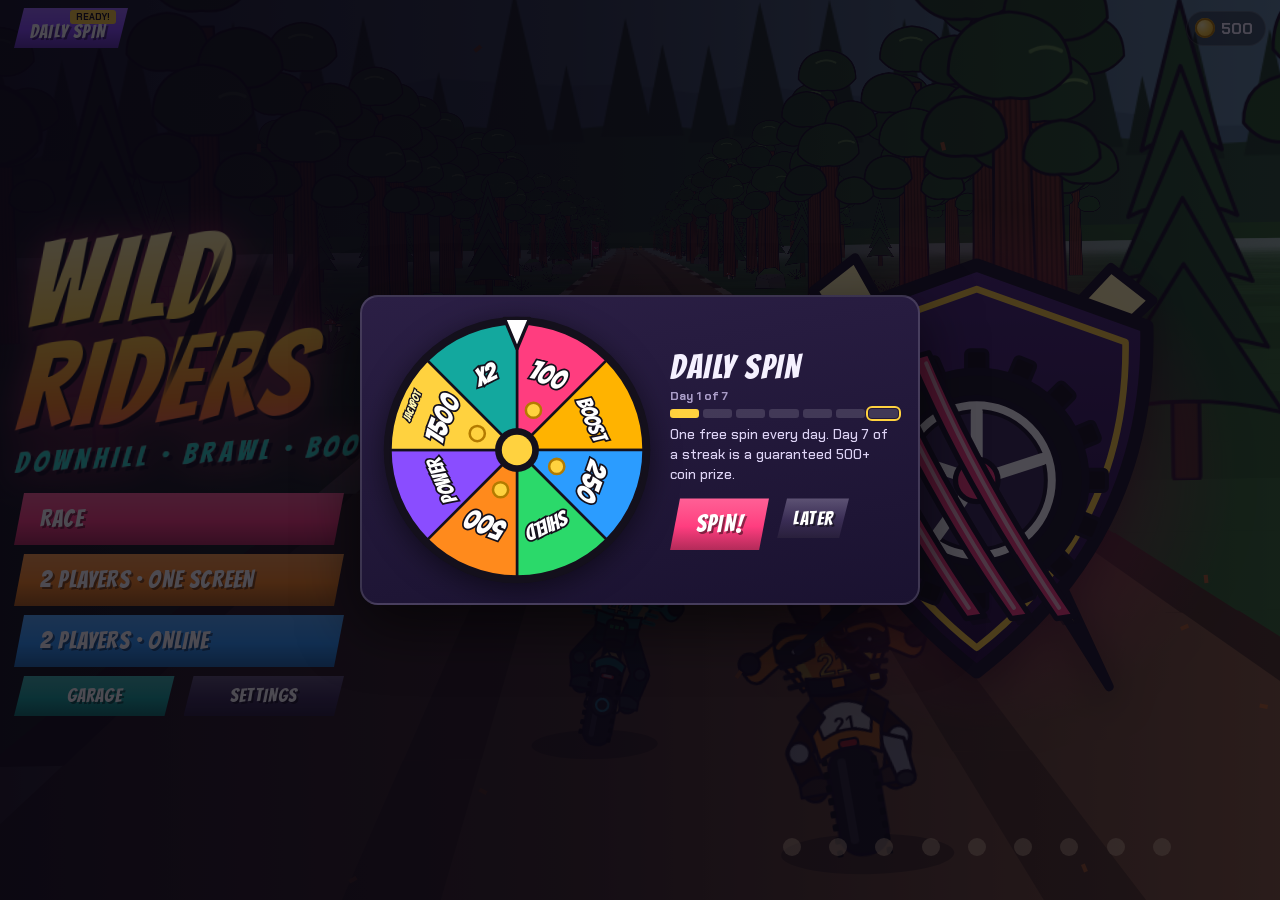
==== index.html @ 5ea2c20f "Choose a Trail: smaller, fixed-height description Co-Authored-By: Claude Opus 5.5 <noreply@anthropic" ====
<!doctype html>
<html lang="en">
<head>
<meta charset="utf-8">
<meta name="viewport" content="width=device-width, initial-scale=1, maximum-scale=1, user-scalable=no, viewport-fit=cover">
<title>Wild Riders</title>
<meta name="description" content="Downhill bike and ATV racing with anime riders, punches, throwables and wild nature tracks.">
<meta name="theme-color" content="#14101c">
<meta name="apple-mobile-web-app-capable" content="yes">
<meta name="mobile-web-app-capable" content="yes">
<meta name="apple-mobile-web-app-status-bar-style" content="black-translucent">
<meta name="apple-mobile-web-app-title" content="Wild Riders">
<link rel="manifest" href="manifest.webmanifest">
<link rel="icon" type="image/png" href="icons/favicon-64.png">
<link rel="apple-touch-icon" href="icons/icon-180.png">
<link rel="preload" href="fonts/bangers.woff2" as="font" type="font/woff2" crossorigin>
<style>
@font-face { font-family: "Bangers"; src: url("fonts/bangers.woff2") format("woff2"); font-display: block; }
@font-face { font-family: "Chakra Petch"; font-weight: 500; src: url("fonts/chakra-500.woff2") format("woff2"); font-display: swap; }
@font-face { font-family: "Chakra Petch"; font-weight: 700; src: url("fonts/chakra-700.woff2") format("woff2"); font-display: swap; }

:root {
  --ink: #14101c; --ink2: #221a33; --panel: rgba(28, 20, 44, .86); --line: rgba(255,255,255,.14);
  --hot: #ff3d7f; --sun: #ffd23f; --teal: #2bd9c5; --orange: #ff8a1c; --sky: #2b9cff; --good: #2bd96a; --bad: #ff3b3b;
  --txt: #f5f1ff; --mute: #a99cc7;
  --sl: env(safe-area-inset-left, 0px); --sr: env(safe-area-inset-right, 0px); --st: env(safe-area-inset-top, 0px); --sb: env(safe-area-inset-bottom, 0px);
}
* { box-sizing: border-box; -webkit-tap-highlight-color: transparent; }
html, body { margin: 0; height: 100%; overflow: hidden; background: var(--ink); color: var(--txt); font-family: "Chakra Petch", system-ui, sans-serif; overscroll-behavior: none; touch-action: none; -webkit-user-select: none; user-select: none; -webkit-touch-callout: none; }
canvas#game { position: fixed; inset: 0; width: 100%; height: 100%; display: block; background: #000; }
.hidden { display: none !important; }
button, .trk, .seg button, .back { touch-action: manipulation; }

/* ---------- screens ---------- */
.screen { position: fixed; inset: 0; display: flex; flex-direction: column; padding: calc(10px + var(--st)) calc(14px + var(--sr)) calc(10px + var(--sb)) calc(14px + var(--sl)); overflow: hidden;
  background: radial-gradient(120% 90% at 80% -10%, #4b2a7a 0%, rgba(75,42,122,0) 55%), radial-gradient(90% 80% at 0% 110%, #6b1f4a 0%, rgba(107,31,74,0) 60%), linear-gradient(160deg, #1a1030, #0e0a18); }
.screen::before { content: ""; position: absolute; inset: -50%; background: repeating-linear-gradient(115deg, rgba(255,255,255,.035) 0 2px, transparent 2px 46px); animation: drift 6s linear infinite; pointer-events: none; }
@keyframes drift { to { transform: translateX(46px); } }
.screen > * { position: relative; }
.topbar { display: flex; align-items: center; gap: 10px; min-height: 44px; }
.topbar h2 { margin: 0; flex: 1; font: 400 clamp(26px, 5.2vh, 40px)/1 Bangers, Impact, sans-serif; letter-spacing: 1.5px; text-shadow: 3px 3px 0 var(--ink); }
.coins { display: inline-flex; align-items: center; gap: 6px; padding: 6px 12px 6px 8px; border-radius: 20px; background: rgba(0,0,0,.35); border: 1px solid var(--line); font-weight: 700; font-size: 16px; }
.coin { width: 20px; height: 20px; border-radius: 50%; background: radial-gradient(circle at 35% 35%, #fff6b0, #ffd23f 45%, #d99a00); box-shadow: inset 0 0 0 2px #b37b00; }
.back { width: 44px; height: 44px; border-radius: 12px; border: 0; background: rgba(255,255,255,.1); color: #fff; font: 400 26px Bangers, sans-serif; }

.btn { --c: var(--hot); position: relative; border: 0; padding: 0 26px; height: 52px; color: #fff; font: 400 24px/1 Bangers, Impact, sans-serif; letter-spacing: 1.2px; cursor: pointer; background: var(--c);
  background: linear-gradient(180deg, color-mix(in srgb, var(--c) 82%, #fff), var(--c) 55%, color-mix(in srgb, var(--c) 70%, #000)); clip-path: polygon(10px 0, 100% 0, calc(100% - 10px) 100%, 0 100%);
  text-shadow: 2px 2px 0 rgba(0,0,0,.45); transition: transform .08s; }
.btn:active { transform: scale(.95); }
.btn.sm { height: 40px; font-size: 19px; padding: 0 16px; }
.btn.ghost { --c: #3a2d55; }
.btn[disabled] { filter: grayscale(.8) brightness(.7); }
.btn .tag { position: absolute; top: -2px; right: 10px; font: 700 10px "Chakra Petch"; background: var(--sun); color: var(--ink); padding: 1px 6px; border-radius: 3px; text-shadow: none; letter-spacing: 0; }

/* ---------- title ---------- */
#scr-title { padding-top: calc(6px + var(--st)); background: linear-gradient(90deg, rgba(14,10,24,.92) 0%, rgba(14,10,24,.7) 45%, rgba(14,10,24,.15) 100%); }
#scr-title::before { display: none; }
.title-wrap { flex: 1; display: grid; grid-template-columns: 1.15fr 1fr; gap: 10px; align-items: center; min-height: 0; }
.logo { font: 400 clamp(50px, 14vh, 120px)/.86 Bangers, Impact, sans-serif; letter-spacing: 3px; transform: skewX(-8deg) rotate(-3deg); margin: 0 0 clamp(8px, 3vh, 22px) 8px;
  background: linear-gradient(180deg, #fff6b0 0%, var(--sun) 40%, var(--orange) 70%, var(--hot) 100%); -webkit-background-clip: text; background-clip: text; color: transparent;
  filter: drop-shadow(4px 4px 0 var(--ink)) drop-shadow(0 0 18px rgba(255,61,127,.45)); }
.logo small { display: block; font-size: .24em; letter-spacing: 5px; line-height: 1.2; color: var(--teal); -webkit-text-fill-color: var(--teal); margin: 6px 0 0 4px; }
.title-cast { position: relative; height: 100%; min-height: 0; }
.title-cast .por { position: absolute; bottom: 0; width: 34%; filter: drop-shadow(4px 6px 0 rgba(0,0,0,.4)); animation: bob 2.4s ease-in-out infinite; }
.title-cast .por svg { width: 100%; height: auto; display: block; }
@keyframes bob { 50% { transform: translateY(-6px); } }
.menu { display: flex; flex-direction: column; gap: 9px; align-items: flex-start; }
.menu .btn { width: min(330px, 40vw); text-align: left; }
.menu .row { display: flex; gap: 9px; }
.menu .row .btn { width: calc((min(330px, 40vw) - 9px) / 2); text-align: center; }
.hint { position: absolute; left: 0; right: 0; bottom: calc(6px + var(--sb)); text-align: center; font-size: 12px; color: var(--mute); }

/* ---------- cards / grids ---------- */
.cards { flex: 1; display: grid; gap: 10px; min-height: 0; padding: 8px 2px; overflow-x: auto; overflow-y: hidden; grid-auto-flow: column; grid-auto-columns: minmax(150px, 1fr); scroll-snap-type: x mandatory; -webkit-overflow-scrolling: touch; touch-action: pan-x; }
.card { position: relative; scroll-snap-align: start; border-radius: 16px; background: var(--panel); border: 2px solid var(--line); overflow: hidden; display: flex; flex-direction: column; cursor: pointer; transition: transform .12s, border-color .12s; min-height: 0; }
.card.sel { border-color: var(--sun); transform: translateY(-3px); box-shadow: 0 0 0 3px rgba(255,210,63,.25), 0 10px 22px rgba(0,0,0,.4); }
.card .art { position: relative; flex: 1; min-height: 0; display: flex; align-items: flex-end; justify-content: center; overflow: hidden; }
.card .art::before { content: ""; position: absolute; inset: 0; background: linear-gradient(160deg, var(--c1, #333), var(--c2, #111)); clip-path: polygon(0 0, 100% 0, 100% 78%, 0 100%); }
.card .art svg { position: relative; max-width: 100%; max-height: 100%; height: 100%; width: auto; }
.card .info { padding: 6px 10px 9px; }
.card .nm { font: 400 22px/1 Bangers, sans-serif; letter-spacing: 1px; }
.card .tg { font-size: 11px; color: var(--mute); text-transform: uppercase; letter-spacing: 1px; }
.lock { position: absolute; inset: 0; background: rgba(10,6,18,.8); display: flex; flex-direction: column; align-items: center; justify-content: center; gap: 6px; font: 400 22px Bangers, sans-serif; z-index: 2; text-align: center; padding: 8px; }
.lock .coins { font-size: 15px; }
.stats { display: grid; grid-template-columns: auto 1fr; gap: 3px 8px; align-items: center; font-size: 10px; font-weight: 700; color: var(--mute); margin-top: 5px; }
.bar { height: 6px; border-radius: 3px; background: rgba(255,255,255,.12); overflow: hidden; }
.bar i { display: block; height: 100%; border-radius: 3px; background: linear-gradient(90deg, var(--teal), var(--sun)); }
.bar i.up { background: linear-gradient(90deg, var(--teal), var(--good)); }

.footer { display: flex; align-items: center; gap: 10px; padding-top: 6px; min-height: 52px; }
.footer .desc { flex: 1; font-size: 13px; color: var(--mute); line-height: 1.3; min-width: 0; }
.footer .desc b { color: var(--txt); font-size: 15px; }

/* rider select detail */
.who { position: absolute; top: 8px; left: 10px; font: 400 18px Bangers; padding: 2px 10px; border-radius: 10px; z-index: 3; color: var(--ink); }

/* tracks */
.biome .art { flex: 1; }
.biome .art canvas { position: absolute; inset: 0; width: 100%; height: 100%; }
.tracks { display: flex; flex-direction: column; gap: 6px; padding: 8px; }
.trk { display: flex; align-items: center; gap: 6px; padding: 7px 9px; border-radius: 10px; background: rgba(255,255,255,.07); border: 2px solid transparent; font-weight: 700; font-size: 13px; }
.trk.sel { border-color: var(--sun); background: rgba(255,210,63,.12); }
.trk .st { margin-left: auto; color: var(--sun); letter-spacing: 1px; white-space: nowrap; }
.trk .st .off { color: rgba(255,255,255,.2); }
.trk .bt { font-size: 11px; color: var(--mute); font-weight: 500; }

/* garage upgrades */
.upg { display: flex; flex-direction: column; gap: 6px; min-width: 210px; }
.upg .u { display: flex; align-items: center; gap: 8px; font-size: 13px; font-weight: 700; }
.upg .pips { display: flex; gap: 3px; flex: 1; }
.upg .pips i { flex: 1; height: 8px; border-radius: 2px; background: rgba(255,255,255,.14); }
.upg .pips i.on { background: var(--good); }

/* ---------- modal / overlays ---------- */
#modal { position: fixed; inset: 0; background: rgba(8,5,14,.72); display: flex; align-items: center; justify-content: center; z-index: 30; padding: 16px; }
.mbox { width: min(560px, 92vw); max-height: 92vh; overflow: auto; background: linear-gradient(170deg, #2b1f45, #1a1230); border: 2px solid var(--line); border-radius: 18px; padding: 18px 20px; box-shadow: 0 20px 60px rgba(0,0,0,.6); }
.mbox h3 { margin: 0 0 10px; font: 400 34px/1 Bangers, sans-serif; letter-spacing: 1.5px; }
.mbox p { margin: 6px 0; font-size: 14px; line-height: 1.45; color: #ddd3f5; }
.mbox .acts { display: flex; flex-wrap: wrap; gap: 8px; margin-top: 14px; }
.mbox textarea { width: 100%; height: 84px; border-radius: 10px; border: 1px solid var(--line); background: rgba(0,0,0,.35); color: #fff; font: 12px/1.3 ui-monospace, monospace; padding: 8px; user-select: text; -webkit-user-select: text; touch-action: auto; }
.setrow { display: flex; align-items: center; justify-content: space-between; gap: 10px; padding: 9px 0; border-bottom: 1px solid var(--line); font-weight: 700; }
.seg { display: inline-flex; border-radius: 10px; overflow: hidden; border: 1px solid var(--line); }
.seg button { border: 0; background: transparent; color: var(--mute); font: 700 13px "Chakra Petch"; padding: 8px 12px; }
.seg button.on { background: var(--teal); color: var(--ink); }
.ctl-help { display: grid; grid-template-columns: auto 1fr; gap: 6px 12px; font-size: 13.5px; line-height: 1.35; margin: 6px 0; }
.ctl-help b { font: 400 18px Bangers, sans-serif; letter-spacing: 1px; color: var(--sun); white-space: nowrap; }

/* results */
.results { flex: 1; display: grid; grid-template-columns: 1.3fr 1fr; gap: 12px; min-height: 0; }
.standings { background: var(--panel); border-radius: 16px; border: 2px solid var(--line); padding: 6px; overflow: auto; }
.srow { display: flex; align-items: center; gap: 8px; padding: 4px 8px; border-radius: 10px; font-weight: 700; font-size: 14px; }
.srow.me { background: rgba(43,217,197,.18); }
.srow .pl { width: 26px; font: 400 22px Bangers; color: var(--sun); }
.srow canvas { width: 30px; height: 30px; }
.srow .tm { margin-left: auto; color: var(--mute); font-size: 13px; }
.reward { background: var(--panel); border-radius: 16px; border: 2px solid var(--line); padding: 12px 14px; display: flex; flex-direction: column; gap: 6px; overflow: auto; }
.reward .big { font: 400 46px/1 Bangers; text-align: center; color: var(--sun); text-shadow: 3px 3px 0 var(--ink); }
.reward .ln { display: flex; justify-content: space-between; font-size: 14px; font-weight: 700; color: #ddd3f5; }
.reward .stars { text-align: center; font-size: 34px; letter-spacing: 6px; color: var(--sun); }
.reward .stars .off { color: rgba(255,255,255,.18); }

#loading { position: fixed; inset: 0; z-index: 25; display: flex; flex-direction: column; align-items: center; justify-content: center; gap: 14px; background: linear-gradient(160deg, #1a1030, #0e0a18); }
#loading .lt { font: 400 40px Bangers; letter-spacing: 2px; }
#loading .lb { width: min(360px, 70vw); height: 10px; border-radius: 5px; background: rgba(255,255,255,.12); overflow: hidden; }
#loading .lb i { display: block; height: 100%; width: 0; background: linear-gradient(90deg, var(--teal), var(--sun)); transition: width .2s; }
#loading .tip { max-width: 520px; text-align: center; color: var(--mute); font-size: 14px; padding: 0 20px; }

#rotate { position: fixed; inset: 0; z-index: 60; background: #0e0a18; display: none; flex-direction: column; align-items: center; justify-content: center; gap: 16px; text-align: center; padding: 30px; font: 400 30px Bangers; letter-spacing: 1px; }
#rotate .ph { width: 70px; height: 116px; border: 5px solid #fff; border-radius: 14px; animation: rot 2s ease-in-out infinite; }
@keyframes rot { 40%, 60% { transform: rotate(-90deg); } }
@media (orientation: portrait) and (pointer: coarse) { #rotate { display: flex; } }

#install { position: fixed; left: 50%; bottom: calc(10px + var(--sb)); transform: translateX(-50%); z-index: 20; background: #fff; color: var(--ink); border-radius: 14px; padding: 10px 14px; font-size: 13px; font-weight: 700; display: flex; gap: 10px; align-items: center; box-shadow: 0 8px 30px rgba(0,0,0,.5); max-width: 92vw; }
#install button { border: 0; background: var(--ink); color: #fff; border-radius: 8px; padding: 6px 10px; font-weight: 700; }

.toast { position: fixed; top: calc(14px + var(--st)); left: 50%; transform: translateX(-50%); z-index: 40; background: var(--sun); color: var(--ink); font: 400 22px Bangers; letter-spacing: 1px; padding: 8px 18px; border-radius: 12px; box-shadow: 0 8px 24px rgba(0,0,0,.4); animation: pop .25s ease-out; }
@keyframes pop { from { transform: translate(-50%, -20px); opacity: 0; } }

/* online */
.codebox { font: 400 64px/1 Bangers; letter-spacing: 14px; text-align: center; color: var(--sun); padding: 10px; text-shadow: 3px 3px 0 var(--ink); }
.codein { width: 100%; font: 400 44px/1 Bangers; letter-spacing: 12px; text-align: center; text-transform: uppercase; border-radius: 12px; border: 2px solid var(--line); background: rgba(0,0,0,.35); color: #fff; padding: 10px; touch-action: auto; user-select: text; -webkit-user-select: text; }

@media (max-height: 500px) {
  .mbox { padding: 12px 16px; max-height: 96vh; width: min(760px, 94vw); }
  .mbox h3 { font-size: 26px; margin-bottom: 6px; }
  .mbox .acts { margin-top: 8px; }
  .ctl-help { grid-template-columns: auto 1fr auto 1fr; gap: 5px 10px; font-size: 12px; line-height: 1.3; }
  .ctl-help b { font-size: 15px; }
  .kbd-note { display: none; }
  .setrow { padding: 4px 0; }
  .seg button { padding: 6px 11px; }
}
@media (max-height: 430px) {
  .btn { height: 44px; font-size: 21px; }
  .menu { gap: 7px; }
  .card .nm { font-size: 19px; }
  .stats { font-size: 9px; gap: 2px 6px; }
  .footer { min-height: 46px; }
}
.lock .after { font: 700 12px "Chakra Petch", sans-serif; color: #c9c2d8; }
/* secret switch indicator: a tiny pink dot in the button's corner */
[data-act="split"] { position: relative; -webkit-touch-callout: none; user-select: none; -webkit-user-select: none; }
[data-act="split"].cz::after { content: ""; position: absolute; right: 7px; top: 7px; width: 6px; height: 6px; border-radius: 50%; background: #ff79b0; box-shadow: 0 0 4px #ff79b0; }
.czpop { position: fixed; z-index: 50; color: #ff79b0; font-size: 22px; pointer-events: none; animation: czpop .9s ease-out forwards; }
@keyframes czpop { from { transform: translateY(0) scale(.6); opacity: 1; } to { transform: translateY(-26px) scale(1.2); opacity: 0; } }

/* ---------- Daily Spin ---------- */
#spin-btn { position: relative; padding: 6px 22px 0 16px; }
#spin-btn .tag { position: absolute; top: 2px; right: 12px; font-size: 9px !important; font: 700 10px "Chakra Petch"; font-style: normal; background: var(--sun); color: var(--ink); padding: 1px 6px; border-radius: 3px; text-shadow: none; letter-spacing: 0; clip-path: none; }
#spin-btn.ready { animation: ready 1.1s ease-in-out infinite; }
@keyframes ready { 50% { transform: scale(1.06); filter: brightness(1.2); } }
.perkchip { margin-left: 4px; font: 400 15px Bangers, sans-serif; letter-spacing: 1px; color: var(--ink); background: var(--teal); padding: 5px 10px; border-radius: 10px; white-space: nowrap; }
.spinbox { display: flex; gap: 18px; align-items: center; }
.wheelwrap { flex: 0 0 auto; width: min(52vh, 270px); }
.wheelwrap svg { width: 100%; height: auto; display: block; filter: drop-shadow(0 6px 14px rgba(0,0,0,.5)); }
.spininfo { flex: 1; min-width: 0; }
.spininfo h3 { margin-bottom: 4px; }
.streak { font-size: 12px; font-weight: 700; color: var(--mute); }
.streak .pips { display: flex; gap: 4px; margin: 5px 0 2px; }
.streak .pips i { flex: 1; height: 9px; border-radius: 3px; background: rgba(255,255,255,.14); }
.streak .pips i.on { background: var(--good); }
.streak .pips i.now { background: var(--sun); animation: ready 1s ease-in-out infinite; }
.streak .pips i.last { outline: 2px solid var(--sun); outline-offset: 1px; }
.spinmsg { min-height: 52px; }
@media (max-width: 640px) { .spinbox { flex-direction: column; } .wheelwrap { width: min(60vw, 260px); } }

/* ---------- Savage tone (menus): darker, redder, grittier. The game's own look is handled in render.js ---------- */
body.savage { --ink: #0c0708; --ink2: #1c1012; --panel: rgba(30, 14, 16, .88); --hot: #d11a2a; --sun: #e0a93a; --teal: #c4423a; --mute: #b3989a; }
body.savage .screen { background: radial-gradient(120% 90% at 80% -10%, #4d0e15 0%, rgba(77,14,21,0) 55%), radial-gradient(90% 80% at 0% 110%, #2b0a0a 0%, rgba(43,10,10,0) 60%), linear-gradient(160deg, #170a0b, #070304); }
body.savage #scr-title { background: linear-gradient(90deg, rgba(8,3,4,.94) 0%, rgba(8,3,4,.72) 45%, rgba(8,3,4,.2) 100%); }
body.savage .btn { filter: saturate(.7) brightness(.85); }
body.savage .mbox { background: linear-gradient(170deg, #2a1215, #140809); }
body.savage .card .art::before { filter: saturate(.6) brightness(.8); }
body.savage .toast { background: #c4423a; color: #fff; }

/* ---------- home screen emblem + wordmark claw slash ---------- */
.logo { position: relative; display: inline-block; }
.logo .slash { position: absolute; left: 34%; top: 4%; width: 44%; height: 70%; z-index: 1; pointer-events: none; transform: skewX(8deg) rotate(3deg); }
.logo .slash i { position: absolute; top: 0; bottom: 0; width: 4%; border-radius: 50%; background: linear-gradient(180deg, rgba(20,16,28,0), var(--ink) 25%, var(--ink) 75%, rgba(20,16,28,0)); transform: rotate(22deg); opacity: .95; }
.logo .slash i:nth-child(1) { left: 22%; } .logo .slash i:nth-child(2) { left: 46%; } .logo .slash i:nth-child(3) { left: 70%; }
.title-cast { display: flex; align-items: center; justify-content: center; }
.title-cast .emblem { width: min(92%, 62vh); aspect-ratio: 1; animation: embIn .7s cubic-bezier(.2,1.4,.4,1) both, bob 3s ease-in-out .7s infinite; filter: drop-shadow(0 10px 18px rgba(0,0,0,.55)); }
.title-cast .emblem svg { width: 100%; height: 100%; display: block; }
.title-cast .emb-wheel { animation: spinw 6s linear infinite; }
@keyframes spinw { to { transform: rotate(360deg); } }
@keyframes embIn { from { transform: scale(.4) rotate(-20deg); opacity: 0; } }
.title-cast .dust { position: absolute; left: 10%; right: 10%; bottom: 4%; height: 22%; pointer-events: none; }
.title-cast .dust i { position: absolute; bottom: 0; width: 18px; height: 18px; border-radius: 50%; background: rgba(240,210,170,.45); animation: dust 2s ease-out infinite; }
body.savage .title-cast .dust i { background: rgba(120,90,80,.5); }
@keyframes dust { from { transform: translate(0,0) scale(.4); opacity: .9; } to { transform: translate(-40px,-60px) scale(2.4); opacity: 0; } }

/* ---------- update banner / what's new ---------- */
#upd { position: fixed; left: 50%; top: calc(8px + var(--st)); transform: translateX(-50%); z-index: 35; display: flex; align-items: center; gap: 12px;
  background: var(--good); color: var(--ink); border-radius: 14px; padding: 7px 8px 7px 16px; font: 400 20px Bangers, sans-serif; letter-spacing: 1px;
  box-shadow: 0 8px 26px rgba(0,0,0,.5); animation: pop .3s ease-out; white-space: nowrap; }
#upd button { border: 0; border-radius: 10px; background: var(--ink); color: #fff; font: 400 20px Bangers, sans-serif; letter-spacing: 1px; padding: 7px 16px; touch-action: manipulation; }
.wn { margin: 4px 0 6px; padding-left: 20px; font-size: 14px; line-height: 1.45; color: #ddd3f5; }
.wn li { margin: 3px 0; }

/* What's New: compact so it fits on a phone in landscape without scrolling */
.mbox.wnbox { width: min(640px, 78vw); padding: 12px 18px 12px; }   /* narrower than the screen so the side camera / notch never covers it */
#modal { padding-left: max(16px, env(safe-area-inset-left)); padding-right: max(16px, env(safe-area-inset-right)); }
.mbox.wnbox h3 { font-size: 24px; margin: 0 0 4px; }
.wnbox .wn { columns: 2; column-gap: 22px; font-size: 12.5px; line-height: 1.32; margin: 2px 0 4px; padding-left: 16px; }
.wnbox .wn li { margin: 0 0 5px; break-inside: avoid; }
.wnbox .wn b { color: #fff; }
.wnfoot { display: flex; align-items: center; justify-content: space-between; gap: 10px; margin-top: 4px; font-size: 11.5px; color: var(--mute); }
.wnfoot .btn { flex: none; }
@media (max-width: 560px) { .wnbox .wn { columns: 1; } }

/* Choose Your Rider (Raj): smaller description text, bigger rider portraits */
#scr-rider .footer { min-height: 40px; padding-top: 4px; }
#scr-rider .footer .desc { font-size: 11px; line-height: 1.25; }
#scr-rider .footer .desc b { font-size: 12px; }
#scr-rider .card .info { padding: 4px 10px 7px; }
#scr-rider .card .nm { font-size: 18px; }
#scr-rider .card .tg { font-size: 9.5px; }
#scr-rider .stats { font-size: 8.5px; gap: 1px 6px; margin-top: 3px; }
#scr-rider .stats .bar { height: 6px; }
#scr-rider .card .art svg { height: 114%; max-height: none; max-width: none; margin-bottom: -1%; }
/* the description box always holds exactly 3 lines, so picking a rider with a longer description never resizes the cards */
#scr-rider .footer { height: 46px; min-height: 0; flex: none; }
#scr-rider .footer .desc { height: 3.75em; overflow: hidden; display: flex; align-items: center; }
#scr-rider .footer .desc > span { display: block; }
@media (max-width: 720px) {
  #scr-rider .footer { height: 50px; }
  #scr-rider .footer .desc { font-size: 9.5px; height: 5em; }   /* 4 short lines on small phones */
  #scr-rider .footer .desc b { font-size: 10.5px; }
}

/* Choose a Trail (Raj): same small, fixed-height description as Choose Your Rider */
#scr-track .footer { height: 46px; min-height: 0; flex: none; padding-top: 4px; }
#scr-track .footer .desc { font-size: 11px; line-height: 1.25; height: 3.75em; overflow: hidden; display: flex; align-items: center; }
#scr-track .footer .desc b { font-size: 12px; }
#scr-track .footer .desc > span { display: block; }
@media (max-width: 720px) {
  #scr-track .footer { height: 50px; }
  #scr-track .footer .desc { font-size: 9.5px; height: 5em; }
  #scr-track .footer .desc b { font-size: 10.5px; }
}

</style>
</head>
<body>
<canvas id="game"></canvas>

<section id="scr-title" class="screen hidden">
  <div class="topbar"><button class="btn sm" id="spin-btn" style="--c:#8a4dff"><span>DAILY SPIN</span><em class="tag">READY!</em></button><span class="perkchip hidden" id="perk-chip"></span><div style="flex:1"></div><span class="coins"><i class="coin"></i><span class="coinv">0</span></span></div>
  <div class="title-wrap">
    <div>
      <h1 class="logo"><span class="slash" aria-hidden="true"><i></i><i></i><i></i></span>WILD<br>RIDERS<small>DOWNHILL · BRAWL · BOOST</small></h1>
      <div class="menu">
        <button class="btn" style="--c:#ff3d7f" data-act="race">RACE</button>
        <button class="btn" style="--c:#ff8a1c" data-act="split">2 PLAYERS · ONE SCREEN</button>
        <button class="btn" style="--c:#2b9cff" data-act="online">2 PLAYERS · ONLINE</button>
        <div class="row">
          <button class="btn sm" style="--c:#13a89e" data-act="garage">GARAGE</button>
          <button class="btn sm ghost" data-act="settings">SETTINGS</button>
        </div>
      </div>
    </div>
    <div class="title-cast" id="cast"></div>
  </div>
</section>

<section id="scr-rider" class="screen hidden">
  <div class="topbar"><button class="back" data-act="back">‹</button><h2 id="rider-h">CHOOSE YOUR RIDER</h2><span class="coins"><i class="coin"></i><span class="coinv">0</span></span></div>
  <div class="cards" id="rider-cards"></div>
  <div class="footer"><div class="desc" id="rider-desc"></div><button class="btn" id="rider-go">NEXT ›</button></div>
</section>

<section id="scr-veh" class="screen hidden">
  <div class="topbar"><button class="back" data-act="back">‹</button><h2 id="veh-h">CHOOSE YOUR RIDE</h2><span class="coins"><i class="coin"></i><span class="coinv">0</span></span></div>
  <div class="cards" id="veh-cards"></div>
  <div class="footer"><div class="desc" id="veh-desc"></div><div class="upg" id="veh-upg"></div><button class="btn" id="veh-go">NEXT ›</button></div>
</section>

<section id="scr-track" class="screen hidden">
  <div class="topbar"><button class="back" data-act="back">‹</button><h2>CHOOSE A TRAIL</h2><span class="coins"><i class="coin"></i><span class="coinv">0</span></span></div>
  <div class="cards" id="track-cards"></div>
  <div class="footer"><div class="desc" id="track-desc"></div><button class="btn" style="--c:#2bd96a" id="track-go">RIDE!</button></div>
</section>

<section id="scr-results" class="screen hidden">
  <div class="topbar"><h2 id="res-h">RESULTS</h2><span class="coins"><i class="coin"></i><span class="coinv">0</span></span></div>
  <div class="results"><div class="standings" id="res-list"></div><div class="reward" id="res-reward"></div></div>
  <div class="footer"><div class="desc"></div><button class="btn ghost sm" data-act="menu">MENU</button><button class="btn sm" style="--c:#ff8a1c" data-act="retry">RETRY</button><button class="btn" style="--c:#2bd96a" id="res-next">NEXT TRAIL ›</button></div>
</section>

<div id="loading" class="hidden"><div class="lt">LOADING TRAIL…</div><div class="lb"><i></i></div><div class="tip"></div></div>
<div id="modal" class="hidden"><div class="mbox"></div></div>
<div id="rotate"><div class="ph"></div>Turn your phone sideways to ride</div>
<div id="install" class="hidden"></div>
<div id="upd" class="hidden"><span>New update available</span><button>UPDATE</button></div>

<script>
// ===== core.js =====
"use strict";
/* Core helpers shared by every module. */
const TAU = Math.PI * 2;
const clamp = (v, a, b) => (v < a ? a : v > b ? b : v);
const lerp = (a, b, t) => a + (b - a) * t;
const sign = (v) => (v < 0 ? -1 : v > 0 ? 1 : 0);
const rnd = (a = 1, b) => (b === undefined ? Math.random() * a : a + Math.random() * (b - a));
const pick = (arr) => arr[(Math.random() * arr.length) | 0];
const easeOut = (t) => 1 - (1 - t) * (1 - t);
const $ = (s, r = document) => r.querySelector(s);
const $$ = (s, r = document) => Array.from(r.querySelectorAll(s));

// Seeded RNG (mulberry32) so tracks are identical on every device (needed for online play).
function rng(seed) {
  let a = seed >>> 0;
  return function () {
    a = (a + 0x6d2b79f5) | 0;
    let t = Math.imul(a ^ (a >>> 15), 1 | a);
    t = (t + Math.imul(t ^ (t >>> 7), 61 | t)) ^ t;
    return ((t ^ (t >>> 14)) >>> 0) / 4294967296;
  };
}

function makeCanvas(w, h) {
  const c = document.createElement("canvas");
  c.width = Math.max(1, Math.round(w));
  c.height = Math.max(1, Math.round(h));
  return c;
}

// Rasterize an SVG string into a canvas (async). Data-URL SVG images draw fine on iOS Safari.
function svgToCanvas(svg, w, h) {
  return new Promise((resolve) => {
    const img = new Image();
    const c = makeCanvas(w, h);
    img.onload = () => {
      c.getContext("2d").drawImage(img, 0, 0, c.width, c.height);
      resolve(c);
    };
    img.onerror = () => resolve(c);
    img.src = "data:image/svg+xml;charset=utf-8," + encodeURIComponent(svg);
  });
}

function hexToRgb(hex) {
  const n = parseInt(hex.slice(1), 16);
  return [(n >> 16) & 255, (n >> 8) & 255, n & 255];
}
function mix(h1, h2, t) {
  const a = hexToRgb(h1), b = hexToRgb(h2);
  const r = a.map((v, i) => Math.round(lerp(v, b[i], t)));
  return "#" + r.map((v) => v.toString(16).padStart(2, "0")).join("");
}
function shade(hex, amt) { return amt < 0 ? mix(hex, "#000000", -amt) : mix(hex, "#ffffff", amt); }
function rgba(hex, a) { const [r, g, b] = hexToRgb(hex); return `rgba(${r},${g},${b},${a})`; }

/* Tone: "arcade" (bright, anime-cool, kid friendly) or "savage" (dark and gritty, cartoon-level blood).
   Chosen in Settings, stored in save.settings.tone. It only changes how things LOOK on this device (art, palette,
   hit effects), never the rules, so online players can each use their own. */
let TONE = "arcade";
function setTone(t) {
  TONE = t === "savage" ? "savage" : "arcade";
  if (document.body) document.body.classList.toggle("savage", TONE === "savage");
}
const SAVAGE = () => TONE === "savage";

const IS_TOUCH = "ontouchstart" in window || navigator.maxTouchPoints > 0;
const now = () => performance.now() / 1000;

// ===== data.js =====
/* Game data: riders, vehicles, items, biomes, tracks, progression. */

/* Riders, in unlock order (each one unlocks only after the one before it). Kaito and Bruno are free.
   Lineup generation 2 (save field `rl`): Priya moved to 5th. Old prices are kept in OLD_RIDER_COST for the one-time refund. */
const OLD_RIDER_COST = { kaito: 0, priya: 0, bruno: 1200, yuki: 1500, zara: 1800, rex: 2200 };   // prices before lineup generation 2 (used for refunds)
const RIDERS = [
  { id: "kaito", name: "Kaito", full: "Kaito Arashi", tag: "The Storm", num: 7,
    blurb: "Calm, cocky, never brakes. Rides like the wind he's named after.",
    hp: 100, spd: 1.0, acc: 1.0, hdl: 1.0, pow: 1.0, item: "shuriken",
    skin: "#f2c6a0", hair: "#1d2a52", hair2: "#3b5bb5", eye: "#e2433b", main: "#e2433b", alt: "#f4f1ea", dark: "#2a1f33",
    paint: "#e2433b", paint2: "#1e1e28", cost: 0 },
  { id: "bruno", name: "Bruno", full: "Bruno Kessler", tag: "The Wall", num: 99,
    blurb: "Ex-lumberjack. Takes a beating, hits like a falling redwood.",
    hp: 140, spd: 0.95, acc: 0.9, hdl: 0.9, pow: 1.35, item: "boulder",
    skin: "#7a4a32", hair: "#20140f", hair2: "#4b3326", eye: "#3d7a3a", main: "#5d7f2f", alt: "#f0a531", dark: "#22281a",
    paint: "#4a6fa5", paint2: "#262b33", cost: 0 },
  { id: "yuki", name: "Yuki", full: "Yuki Shirakawa", tag: "Snow Bunny", num: 3,
    blurb: "Tiny, twitchy and terrifying. Best acceleration, fragile frame.",
    hp: 70, spd: 1.04, acc: 1.12, hdl: 1.12, pow: 0.75, item: "snowburst",
    skin: "#fbe0d2", hair: "#e9ecf7", hair2: "#a9b4e0", eye: "#4fb3ff", main: "#ff79b0", alt: "#ffffff", dark: "#3b2440",
    paint: "#ff79b0", paint2: "#f7f3ff", cost: 1200 },
  { id: "zara", name: "Zara", full: "Zara Al-Rimal", tag: "Dune Ghost", num: 44,
    blurb: "Grew up surfing sand dunes. Precise, patient, deadly accurate throws.",
    hp: 95, spd: 1.0, acc: 1.0, hdl: 1.06, pow: 1.0, item: "sandbomb",
    skin: "#c99068", hair: "#2a1a10", hair2: "#5a3b22", eye: "#c9a227", main: "#13a89e", alt: "#e9c46a", dark: "#16302e",
    paint: "#e9c46a", paint2: "#13a89e", cost: 1500 },
  { id: "priya", name: "Priya", full: "Priya \"Spice\" Rao", tag: "Spice", num: 21,
    blurb: "Mumbai street racer. Fastest top speed, throws chili bombs that burn.",
    hp: 85, spd: 1.06, acc: 1.05, hdl: 0.96, pow: 0.9, item: "chili",
    skin: "#b8784f", hair: "#1b1012", hair2: "#4a2a2a", eye: "#6b3b1c", main: "#ff8a1c", alt: "#ffd23f", dark: "#3a1d14",
    paint: "#ff8a1c", paint2: "#2b1a14", cost: 1800 },
  { id: "rex", name: "Rex", full: "Rex Vandal", tag: "Mayhem", num: 66,
    blurb: "Punk wrecking ball. Hits hard, laughs louder, paints everyone green.",
    hp: 115, spd: 0.98, acc: 0.98, hdl: 0.95, pow: 1.2, item: "paint",
    skin: "#efc0a0", hair: "#38e05a", hair2: "#16a33a", eye: "#8a4dff", main: "#1c1a22", alt: "#38e05a", dark: "#0f0e13",
    paint: "#38e05a", paint2: "#141318", cost: 2200 },
];

/* Vehicles, in unlock order (each one unlocks only after the one before it).
   w = hit width (world units), sw = drawn width of the 240px rider sprite (world units), so the rider is the same size on every ride.
   shove = pushes lighter riders aside on contact; regen = boost meter refill per second. */
const VEHICLES = [
  { id: "mtb", name: "Downhill MTB", short: "MTB", blurb: "Nimble full-suspension bike. Great at tricks and tight lines.",
    max: 1.0, acc: 1.0, grip: 1.1, armor: 0.0, trick: 1.15, mass: 1.0, w: 520, sw: 650, cost: 0 },
  { id: "bmx", name: "BMX", short: "BMX", blurb: "Tiny and twitchy. Biggest trick boost, lowest top speed.",
    max: 0.95, acc: 1.15, grip: 1.2, armor: -0.1, trick: 1.45, mass: 0.8, w: 460, sw: 600, cost: 0 },
  { id: "ebike", name: "Enduro E-Bike", short: "E-BIKE", blurb: "Electric kick off the line, and the battery slowly refills your boost. Light frame, so hits hurt.",
    max: 1.0, acc: 1.3, grip: 1.05, armor: -0.08, trick: 1.0, mass: 1.05, w: 540, sw: 660, regen: 2.4, cost: 1500 },
  { id: "dirt", name: "Dirt Bike", short: "DIRT", blurb: "Raw engine power. The fastest machine on the mountain.",
    max: 1.08, acc: 1.1, grip: 0.95, armor: 0.1, trick: 0.9, mass: 1.3, w: 600, sw: 740, cost: 2000 },
  { id: "atv", name: "ATV Quad", short: "ATV", blurb: "Four-wheeled tank. Shrugs off hits and shoves riders aside.",
    max: 1.03, acc: 0.9, grip: 0.86, armor: 0.3, trick: 0.6, mass: 1.8, w: 680, sw: 780, shove: 1, cost: 2600 },
  { id: "squad", name: "Sport Quad", short: "SPORT", blurb: "A race-tuned quad: lighter and faster than the ATV, still shoves bikes aside, but less armor.",
    max: 1.07, acc: 1.02, grip: 0.95, armor: 0.14, trick: 0.75, mass: 1.5, w: 650, sw: 760, shove: 1, cost: 3400 },
];

// Throwables. dmg = health damage, spd = forward speed bonus (units/s), slow = speed multiplier on hit.
const ITEMS = {
  pinecone:  { name: "Pinecone",      dmg: 12, spd: 5400, slow: 0.8,  col: "#8b5a2b" },
  pear:      { name: "Prickly Pear",  dmg: 13, spd: 5300, slow: 0.78, col: "#d1427a" },
  snowball:  { name: "Snowball",      dmg: 10, spd: 5700, slow: 0.75, col: "#eef6ff" },
  coconut:   { name: "Coconut",       dmg: 16, spd: 4900, slow: 0.78, col: "#6b4423" },
  magma:     { name: "Magma Rock",    dmg: 18, spd: 5100, slow: 0.8,  col: "#ff5a1f", burn: 1 },
  iceshard:  { name: "Ice Shard",     dmg: 14, spd: 6300, slow: 0.72, col: "#8fe9ff" },
  shuriken:  { name: "Wind Shuriken", dmg: 14, spd: 7200, slow: 0.82, col: "#cfe3ff", sig: 1 },
  chili:     { name: "Chili Bomb",    dmg: 16, spd: 5400, slow: 0.7,  col: "#ff2d2d", burn: 1, sig: 1 },
  boulder:   { name: "Medicine Ball", dmg: 24, spd: 4600, slow: 0.65, col: "#7a5236", sig: 1 },
  snowburst: { name: "Snow Burst",    dmg: 8,  spd: 6000, slow: 0.7, col: "#ffffff", spread: 3, sig: 1 },
  sandbomb:  { name: "Sand Bomb",     dmg: 13, spd: 5900, slow: 0.75, col: "#e9c46a", home: 1, blind: 1, sig: 1 },
  paint:     { name: "Paint Bomb",    dmg: 12, spd: 5500, slow: 0.78, col: "#38e05a", blind: 1, sig: 1 },
  // utility items (from ? crates; PUNCH or swipe down uses them): shield blocks the next hit (15 s), mine is dropped behind you
  bubble:    { name: "Shield",        dmg: 0,  spd: 0,    slow: 1,    col: "#2bd9c5", util: "shield" },
  mine:      { name: "Mine",          dmg: 18, spd: 0,    slow: 0.5,  col: "#ff5a5a", util: "mine" },
};

/* Biomes. Colors drive the road, ground, fog and sky; `item` is the throwable found in crates. */
const BIOMES = [
  { id: "forest", name: "Redwood Run", sub: "Ancient forest", item: "pinecone", unlock: 0,
    sky: ["#7fc4e8", "#cfe9d9", "#fbe9b7"], fog: "#b9d9c4", sun: "#fff3c4", sunY: 0.18, sunX: 0.72,
    road: ["#9b6a43", "#8c5e3a"], rut: "#6e4a2c", edge: ["#5c3d26", "#e8d7b8"], ground: ["#3f7d36", "#37722f"],
    rock: ["#6f6a5e", "#4f8a3a"], chasm: ["#2c4a3b", "#284434"], water: ["#3f8fb8", "#58a6cc"], bridgeOver: "water", plank: ["#9a6a3c", "#8a5c32"],
    weather: "shafts", music: 0,
    hazard: "Fallen logs and root gardens. Hit the side lines for shortcuts." },
  { id: "desert", name: "Saffron Dunes", sub: "Red-rock desert", item: "pear", unlock: 3,
    sky: ["#2f8fd8", "#8fd0f0", "#ffe2a8"], fog: "#f3cf9a", sun: "#fffbe0", sunY: 0.12, sunX: 0.3,
    road: ["#e0a865", "#d39b58"], rut: "#b9814a", edge: ["#a8562f", "#f6e2b8"], ground: ["#e9b46e", "#dfa962"],
    rock: ["#c4562b", "#e07a45"], chasm: ["#7a3518", "#6e2f15"], water: ["#3fa0c8", "#5cb6d8"], bridgeOver: "chasm", plank: ["#a8743f", "#966536"],
    weather: "sand", music: 1,
    hazard: "Soft sand drags you down. Sandstorms roll in without warning." },
  { id: "glacier", name: "Glacier Peak", sub: "High alpine snow", item: "snowball", unlock: 7,
    sky: ["#3d74c9", "#a8cdf2", "#eef6ff"], fog: "#e3eefb", sun: "#ffffff", sunY: 0.1, sunX: 0.62,
    road: ["#e8f0fa", "#dbe6f4"], rut: "#b9c9df", edge: ["#7aa3cf", "#ffffff"], ground: ["#f4f8ff", "#e9f1fc"],
    rock: ["#9fb8d6", "#ffffff"], chasm: ["#4f76a3", "#47699a"], water: ["#7fd0f0", "#9fdcf5"], bridgeOver: "chasm", plank: ["#8a6a4a", "#7a5c3e"],
    weather: "snow", music: 2,
    hazard: "Blue ice slides. On Avalanche! the mountain itself chases you." },
  { id: "ghats", name: "Monsoon Ghats", sub: "Rainforest & tea terraces", item: "coconut", unlock: 11,
    sky: ["#5f7f8c", "#9fb9b4", "#d8e4cf"], fog: "#a9c2b2", sun: "#f3f7e6", sunY: 0.2, sunX: 0.5,
    road: ["#a0522d", "#93491f"], rut: "#6f3518", edge: ["#5b2d15", "#e9dcb8"], ground: ["#2f8a3e", "#2a7e37"],
    rock: ["#5a5a4a", "#3c8a3c"], chasm: ["#21483a", "#1d4133"], water: ["#4a8a9a", "#62a0ae"], bridgeOver: "water", plank: ["#8f5b31", "#7f4f2a"],
    weather: "rain", music: 3,
    hazard: "Mud pits and river crossings. Monsoon rain never stops." },
  { id: "volcano", name: "Ember Caldera", sub: "Active volcano", item: "magma", unlock: 15,
    sky: ["#1a0f1f", "#6b2130", "#ff7a3d"], fog: "#5b2a2a", sun: "#ffb36b", sunY: 0.32, sunX: 0.5,
    road: ["#3d3434", "#332b2b"], rut: "#241e1e", edge: ["#ff5a1f", "#1b1515"], ground: ["#2a2222", "#231c1c"],
    rock: ["#3a2e2e", "#55403a"], chasm: ["#ff5a1f", "#ff7a2f"], water: ["#ff5a1f", "#ff8a2f"], bridgeOver: "chasm", plank: ["#4a4040", "#3e3535"], lavaSide: 1,
    weather: "ash", music: 4,
    hazard: "Lava cracks burn. Steam geysers launch you sky-high." },
  { id: "tundra", name: "Aurora Tundra", sub: "Arctic night", item: "iceshard", unlock: 19,
    sky: ["#050817", "#0d1b3d", "#1d3a5c"], fog: "#14284a", sun: "#e8f1ff", sunY: 0.16, sunX: 0.24,
    road: ["#c9d7ea", "#bccbe0"], rut: "#9fb0c9", edge: ["#4a6a96", "#e9f3ff"], ground: ["#8ea5c4", "#859cbb"],
    rock: ["#3a4a66", "#dbe8ff"], chasm: ["#0a1426", "#08101f"], water: ["#2a4a7a", "#35588a"], bridgeOver: "water", plank: ["#5a4a3e", "#4e4035"],
    weather: "aurora", music: 5, dark: 1,
    hazard: "Pitch-black stretches lit only by your headlamp. Frozen lakes slide." },
];

/* Tracks: 2 per biome. Each has its own hand-written `plan` (a list of beats that track.js expands), so every
   trail turns, drops and passes through places differently. Beat keys:
     t: S straight · T turn · E esses (k alternating bends) · H hairpin · SW switchbacks (k hairpins) · C steep chute
        X crest-then-plunge · ST staircase (k drop-and-flat steps)
     dir: -1 left / 1 right · c: bend strength · n: length in segments (scaled to fit `len`) · d: total drop (segments)
     z: scenery zone (BIOME_SCENERY[biome].zones) · f: feature — tunnel, falls (behind a waterfall), cave (crystal cave),
        bridge, canyon (rock walls both sides), mtn (mountain wall on the inside of the bend, drop-off outside),
        cliffL/cliffR (wall on that side, drop-off on the other), waterL/waterR, lavaL/lavaR (river beside the trail),
        lake (frozen lake both sides), ford (river across the trail)
   `look` tints the sky for the second trail of a biome (time of day). */
const TRACKS = [
  { id: "f1", biome: 0, name: "Fernline Descent", seed: 1101, len: 3300, curvy: 0.8, hilly: 0.8, ramps: 5, splits: 2, pads: 7, haz: 0.6,
    blurb: "Flowing forest bends, a sunny meadow and a wooden bridge over the river.",
    plan: [
      { t: "S", n: 80, d: 4, z: "deep" }, { t: "T", dir: 1, c: 3, n: 180, d: 30, z: "deep" }, { t: "T", dir: -1, c: 3.5, n: 160, d: 28, z: "deep" },
      { t: "S", n: 90, d: 10, z: "meadow" }, { t: "E", dir: -1, k: 3, c: 4, n: 210, d: 30, z: "meadow" }, { t: "T", dir: 1, c: 2.5, n: 130, d: 14, z: "river", f: "waterL" },
      { t: "S", n: 70, d: 2, z: "river", f: "bridge" }, { t: "T", dir: -1, c: 4.5, n: 150, d: 34, z: "deep" }, { t: "X", n: 130, d: 40, z: "deep" },
      { t: "T", dir: 1, c: 5, n: 130, d: 26, z: "camp" }, { t: "S", n: 90, d: 8, z: "camp" }, { t: "H", dir: -1, d: 6, z: "deep" },
      { t: "C", n: 120, d: 60, z: "deep" }, { t: "T", dir: 1, c: 3, n: 170, d: 34, z: "meadow" }, { t: "E", dir: -1, k: 2, c: 3.5, n: 150, d: 24, z: "deep" },
      { t: "T", dir: -1, c: 2, n: 150, d: 20, z: "river", f: "waterR" }, { t: "S", n: 100, d: 10, z: "deep" },
    ] },
  { id: "f2", biome: 0, name: "Giant's Staircase", seed: 1102, len: 3700, curvy: 0.9, hilly: 1.1, ramps: 7, splits: 2, pads: 8, haz: 0.85,
    blurb: "Switchbacks down a cliff face, rock tunnels and a logging camp. Golden hour.",
    look: { sky: ["#e98a4f", "#f6c08a", "#ffe6b0"], fog: "#e7c29a", sun: "#fff0c0", sunY: 0.3, sunX: 0.22 },
    plan: [
      { t: "S", n: 60, d: 6, z: "deep" }, { t: "T", dir: -1, c: 3, n: 140, d: 34, z: "deep", f: "mtn" }, { t: "SW", dir: 1, k: 3, d: 14, z: "deep", f: "mtn" },
      { t: "ST", k: 4, d: 16, z: "camp" }, { t: "T", dir: 1, c: 4, n: 120, d: 30, f: "tunnel" }, { t: "C", n: 110, d: 64, z: "deep" },
      { t: "SW", dir: -1, k: 2, d: 14, z: "deep", f: "mtn" }, { t: "T", dir: -1, c: 3, n: 140, d: 24, z: "camp" }, { t: "ST", k: 3, d: 18, z: "deep" },
      { t: "E", dir: 1, k: 3, c: 4.5, n: 200, d: 40, z: "deep" }, { t: "H", dir: 1, d: 8, z: "deep", f: "mtn" }, { t: "X", n: 120, d: 50, z: "meadow" },
      { t: "T", dir: -1, c: 5, n: 130, d: 30, f: "tunnel" }, { t: "S", n: 80, d: 12, z: "meadow" }, { t: "SW", dir: 1, k: 2, d: 16, z: "deep", f: "mtn" },
      { t: "C", n: 120, d: 70, z: "deep" }, { t: "S", n: 80, d: 8, z: "meadow" },
    ] },
  { id: "d1", biome: 1, name: "Mesa Drop", seed: 2201, len: 3500, curvy: 0.75, hilly: 1.0, ramps: 6, splits: 2, pads: 8, haz: 0.7,
    blurb: "Winding red-rock canyons, an adobe village and a plunge off the mesa edge.",
    plan: [
      { t: "S", n: 90, d: 4, z: "open" }, { t: "T", dir: 1, c: 2, n: 200, d: 20, z: "open" }, { t: "E", dir: -1, k: 4, c: 4.5, n: 260, d: 36, f: "canyon" },
      { t: "S", n: 100, d: 6, z: "pueblo" }, { t: "T", dir: -1, c: 3, n: 150, d: 20, z: "pueblo" }, { t: "X", n: 150, d: 60, z: "open" },
      { t: "C", n: 130, d: 74, z: "open", f: "cliffR" }, { t: "T", dir: 1, c: 3.5, n: 160, d: 30, z: "open" }, { t: "E", dir: 1, k: 3, c: 5, n: 200, d: 30, f: "canyon" },
      { t: "S", n: 120, d: 10, z: "oasis", f: "waterR" }, { t: "T", dir: -1, c: 2.5, n: 160, d: 20, z: "oasis" }, { t: "H", dir: 1, d: 6, f: "canyon" },
      { t: "S", n: 160, d: 12, z: "open" }, { t: "T", dir: -1, c: 4, n: 150, d: 34, z: "open" }, { t: "S", n: 100, d: 8, z: "pueblo" },
    ] },
  { id: "d2", biome: 1, name: "Sandstorm Alley", seed: 2202, len: 3800, curvy: 0.9, hilly: 0.9, ramps: 6, splits: 3, pads: 9, haz: 0.9, storm: 1,
    blurb: "Flat-out desert straights cut by hairpins and a dark slot canyon. Hazy sunset.",
    look: { sky: ["#c9653a", "#ee9f62", "#ffd49a"], fog: "#f0bb85", sun: "#fff3d0", sunY: 0.26, sunX: 0.7 },
    plan: [
      { t: "S", n: 200, d: 14, z: "open" }, { t: "H", dir: -1, d: 6, f: "canyon" }, { t: "S", n: 240, d: 20, z: "open" }, { t: "H", dir: 1, d: 6, f: "canyon" },
      { t: "S", n: 160, d: 12, z: "oasis", f: "waterL" }, { t: "T", dir: 1, c: 3, n: 140, d: 20, z: "oasis" }, { t: "S", n: 220, d: 22, z: "open" },
      { t: "T", dir: -1, c: 4, n: 120, d: 20, f: "tunnel" }, { t: "S", n: 200, d: 18, z: "open" }, { t: "SW", dir: -1, k: 2, d: 10, f: "canyon" },
      { t: "S", n: 240, d: 24, z: "pueblo" }, { t: "H", dir: 1, d: 6, f: "canyon" }, { t: "C", n: 140, d: 60, z: "open" }, { t: "S", n: 200, d: 14, z: "open" },
    ] },
  { id: "g1", biome: 2, name: "Frostbite Run", seed: 3301, len: 3600, curvy: 0.85, hilly: 1.1, ramps: 7, splits: 2, pads: 8, haz: 0.8,
    blurb: "Ski-resort slalom past the lodges, an ice tunnel and a bridge over a crevasse.",
    plan: [
      { t: "S", n: 80, d: 6, z: "resort" }, { t: "E", dir: 1, k: 4, c: 3.5, n: 260, d: 40, z: "resort" }, { t: "S", n: 100, d: 10, z: "resort" },
      { t: "T", dir: -1, c: 3, n: 160, d: 30, z: "bowl" }, { t: "X", n: 120, d: 40, z: "bowl" }, { t: "T", dir: 1, c: 4.5, n: 150, d: 30, f: "tunnel" },
      { t: "E", dir: -1, k: 3, c: 4, n: 210, d: 34, z: "icefall" }, { t: "S", n: 110, d: 14, z: "resort" }, { t: "H", dir: 1, d: 6, z: "icefall", f: "mtn" },
      { t: "C", n: 140, d: 70, z: "bowl" }, { t: "S", n: 80, d: 6, z: "icefall", f: "bridge" }, { t: "T", dir: -1, c: 3, n: 150, d: 24, z: "resort" },
      { t: "E", dir: 1, k: 3, c: 3.5, n: 200, d: 30, z: "resort" }, { t: "S", n: 120, d: 10, z: "resort" },
    ] },
  { id: "g2", biome: 2, name: "Avalanche!", seed: 3302, len: 3900, curvy: 0.75, hilly: 1.3, ramps: 8, splits: 2, pads: 10, haz: 0.9, avalanche: 1,
    blurb: "Steep chutes, cliff ledges and an avalanche shed, with the mountain right behind you. Grey storm sky.",
    look: { sky: ["#7489a8", "#bccadc", "#eef3fa"], fog: "#dfe7f2", sun: "#f4f7ff", sunY: 0.14, sunX: 0.4 },
    plan: [
      { t: "S", n: 60, d: 10, z: "bowl" }, { t: "C", n: 160, d: 90, z: "bowl" }, { t: "T", dir: -1, c: 3, n: 150, d: 50, z: "icefall", f: "mtn" },
      { t: "C", n: 140, d: 84, z: "bowl" }, { t: "T", dir: 1, c: 4, n: 140, d: 40, f: "tunnel" }, { t: "C", n: 150, d: 90, z: "bowl" },
      { t: "S", n: 80, d: 20, z: "icefall", f: "bridge" }, { t: "T", dir: -1, c: 4.5, n: 140, d: 50, z: "icefall", f: "mtn" }, { t: "X", n: 140, d: 70, z: "bowl" },
      { t: "E", dir: 1, k: 3, c: 4, n: 210, d: 70, z: "icefall" }, { t: "C", n: 160, d: 96, z: "bowl" }, { t: "T", dir: 1, c: 3, n: 150, d: 50, z: "icefall", f: "mtn" },
      { t: "S", n: 100, d: 20, z: "resort" },
    ] },
  { id: "m1", biome: 3, name: "Tea Terrace Twist", seed: 4401, len: 3700, curvy: 1.0, hilly: 1.0, ramps: 6, splits: 2, pads: 8, haz: 0.85,
    blurb: "Non-stop S-bends through tea terraces, a festival village and two river fords.",
    plan: [
      { t: "S", n: 70, d: 6, z: "terrace" }, { t: "E", dir: -1, k: 5, c: 4, n: 320, d: 40, z: "terrace" }, { t: "S", n: 90, d: 8, z: "village" },
      { t: "E", dir: 1, k: 3, c: 3.5, n: 200, d: 20, z: "village" }, { t: "T", dir: 1, c: 3, n: 140, d: 16, z: "terrace", f: "ford" },
      { t: "E", dir: -1, k: 4, c: 4.5, n: 260, d: 40, z: "terrace" }, { t: "H", dir: -1, d: 6, z: "jungle", f: "mtn" }, { t: "E", dir: 1, k: 4, c: 4, n: 260, d: 34, z: "jungle" },
      { t: "S", n: 90, d: 8, z: "village" }, { t: "E", dir: -1, k: 5, c: 4.5, n: 320, d: 44, z: "terrace" }, { t: "T", dir: -1, c: 3, n: 150, d: 20, z: "terrace", f: "ford" },
      { t: "S", n: 90, d: 8, z: "village" },
    ] },
  { id: "m2", biome: 3, name: "Waterfall Gauntlet", seed: 4402, len: 4000, curvy: 0.95, hilly: 1.2, ramps: 8, splits: 2, pads: 9, haz: 1.0,
    blurb: "Jungle gorge bridges, cliffside hairpins and two rides right behind the waterfalls. Misty morning.",
    look: { sky: ["#6f8d9c", "#b6cbc6", "#e9efdb"], fog: "#c3d3c7", sun: "#fbfbea", sunY: 0.16, sunX: 0.62 },
    plan: [
      { t: "S", n: 80, d: 8, z: "jungle" }, { t: "T", dir: 1, c: 3.5, n: 170, d: 36, z: "jungle", f: "waterR" }, { t: "S", n: 90, d: 4, z: "jungle", f: "bridge" },
      { t: "T", dir: -1, c: 4, n: 150, d: 34, z: "jungle", f: "mtn" }, { t: "SW", dir: 1, k: 2, d: 12, z: "jungle", f: "mtn" }, { t: "T", dir: -1, c: 3, n: 130, d: 20, f: "falls" },
      { t: "E", dir: 1, k: 3, c: 4.5, n: 210, d: 40, z: "jungle" }, { t: "S", n: 90, d: 4, z: "jungle", f: "bridge" }, { t: "X", n: 130, d: 50, z: "jungle" },
      { t: "H", dir: 1, d: 8, z: "jungle", f: "mtn" }, { t: "C", n: 130, d: 64, z: "jungle" }, { t: "T", dir: -1, c: 3, n: 150, d: 20, z: "village" },
      { t: "E", dir: 1, k: 3, c: 4, n: 210, d: 34, z: "terrace" }, { t: "T", dir: 1, c: 3, n: 140, d: 20, f: "falls" }, { t: "S", n: 100, d: 10, z: "village" },
    ] },
  { id: "v1", biome: 4, name: "Ashfall Chute", seed: 5501, len: 3800, curvy: 0.85, hilly: 1.1, ramps: 7, splits: 2, pads: 9, haz: 0.95,
    blurb: "Steep chutes beside lava rivers, big crest jumps and a glowing lava tube.",
    plan: [
      { t: "S", n: 70, d: 10, z: "ash" }, { t: "C", n: 180, d: 100, z: "ash" }, { t: "T", dir: -1, c: 3, n: 170, d: 40, z: "ash", f: "lavaR" },
      { t: "X", n: 130, d: 60, z: "ash" }, { t: "C", n: 160, d: 100, z: "obsidian" }, { t: "T", dir: 1, c: 4, n: 150, d: 44, f: "tunnel" },
      { t: "C", n: 150, d: 90, z: "ash", f: "lavaL" }, { t: "X", n: 130, d: 60, z: "obsidian" }, { t: "E", dir: -1, k: 3, c: 4, n: 200, d: 60, z: "obsidian" },
      { t: "C", n: 170, d: 100, z: "ash" }, { t: "T", dir: 1, c: 3, n: 150, d: 40, z: "ash", f: "lavaL" }, { t: "S", n: 100, d: 14, z: "ash" },
    ] },
  { id: "v2", biome: 4, name: "Geyser Gorge", seed: 5502, len: 4100, curvy: 1.0, hilly: 1.2, ramps: 8, splits: 2, pads: 10, haz: 1.05,
    blurb: "A narrow gorge, cliff switchbacks, an obsidian field and bridges over the lava lake. Violet night.",
    look: { sky: ["#0d0817", "#35173d", "#9c3636"], fog: "#3d1f33", sun: "#ffc08a", sunY: 0.36, sunX: 0.7 },
    plan: [
      { t: "S", n: 70, d: 8, z: "ash" }, { t: "E", dir: 1, k: 4, c: 4.5, n: 260, d: 44, f: "canyon" }, { t: "S", n: 90, d: 10, z: "ash", f: "bridge" },
      { t: "SW", dir: -1, k: 3, d: 12, z: "ash", f: "mtn" }, { t: "T", dir: 1, c: 4, n: 160, d: 30, f: "tunnel" }, { t: "S", n: 110, d: 14, z: "obsidian" },
      { t: "E", dir: -1, k: 3, c: 5, n: 220, d: 40, f: "canyon" }, { t: "H", dir: -1, d: 8, z: "ash", f: "mtn" }, { t: "X", n: 130, d: 50, z: "obsidian" },
      { t: "T", dir: 1, c: 3, n: 150, d: 24, z: "ash", f: "lavaR" }, { t: "S", n: 90, d: 8, z: "ash", f: "bridge" }, { t: "E", dir: 1, k: 4, c: 4.5, n: 260, d: 44, z: "ash" },
      { t: "SW", dir: 1, k: 2, d: 12, z: "obsidian", f: "mtn" }, { t: "S", n: 110, d: 10, z: "obsidian" },
    ] },
  { id: "t1", biome: 5, name: "Northern Lights", seed: 6601, len: 3900, curvy: 0.9, hilly: 1.0, ramps: 7, splits: 2, pads: 9, haz: 0.95,
    blurb: "Wide frozen plains, two crossings over a frozen lake and a lantern-lit igloo village.",
    plan: [
      { t: "S", n: 90, d: 6, z: "forest" }, { t: "T", dir: 1, c: 2.5, n: 220, d: 24, z: "plains" }, { t: "T", dir: -1, c: 2.5, n: 200, d: 24, z: "plains" },
      { t: "S", n: 140, d: 6, z: "lake", f: "lake" }, { t: "T", dir: 1, c: 3, n: 150, d: 16, z: "village" }, { t: "S", n: 90, d: 6, z: "village" },
      { t: "E", dir: -1, k: 4, c: 4, n: 260, d: 36, z: "forest" }, { t: "X", n: 130, d: 40, z: "plains" }, { t: "T", dir: -1, c: 3.5, n: 170, d: 30, z: "plains" },
      { t: "S", n: 140, d: 6, z: "lake", f: "lake" }, { t: "E", dir: 1, k: 3, c: 4, n: 210, d: 30, z: "forest" }, { t: "H", dir: 1, d: 6, z: "forest" },
      { t: "T", dir: -1, c: 3, n: 170, d: 20, z: "village" }, { t: "S", n: 110, d: 8, z: "village" },
    ] },
  { id: "t2", biome: 5, name: "Midnight Lake", seed: 6602, len: 4200, curvy: 1.0, hilly: 1.1, ramps: 8, splits: 2, pads: 10, haz: 1.1,
    blurb: "Along the lakeshore, through glowing crystal caves and down icy switchbacks.",
    look: { sky: ["#02060f", "#06182b", "#0f3846"], fog: "#0f2a3e" },
    plan: [
      { t: "S", n: 80, d: 6, z: "forest" }, { t: "T", dir: -1, c: 3, n: 200, d: 24, z: "forest", f: "waterL" }, { t: "T", dir: 1, c: 2.5, n: 180, d: 16, z: "village", f: "waterL" },
      { t: "T", dir: 1, c: 4, n: 160, d: 30, f: "cave" }, { t: "SW", dir: -1, k: 3, d: 12, z: "forest", f: "mtn" }, { t: "S", n: 100, d: 6, z: "lake", f: "bridge" },
      { t: "E", dir: 1, k: 3, c: 4.5, n: 210, d: 34, z: "forest" }, { t: "T", dir: -1, c: 3, n: 170, d: 20, z: "plains", f: "waterR" }, { t: "C", n: 140, d: 60, z: "forest" },
      { t: "T", dir: 1, c: 4, n: 160, d: 30, f: "cave" }, { t: "E", dir: -1, k: 4, c: 4, n: 260, d: 34, z: "forest" }, { t: "S", n: 120, d: 6, z: "lake", f: "lake" },
      { t: "H", dir: -1, d: 6, z: "forest" }, { t: "S", n: 110, d: 8, z: "village" },
    ] },
];

const PAYOUT = [600, 420, 300, 220, 170, 130, 100, 80];
const UPG_COST = [400, 900, 1700];        // per upgrade level
const UPGRADES = [
  { id: "eng", name: "Gearing", desc: "+3% top speed per level" },
  { id: "grip", name: "Tires", desc: "+6% grip & handling per level" },
  { id: "arm", name: "Armor", desc: "-8% damage taken per level" },
];
const STAR_RULE = "★ finish top 3 · ★★ finish top 2 · ★★★ win";
function starsForPlace(p) { return p === 1 ? 3 : p === 2 ? 2 : p === 3 ? 1 : 0; }

const TRICKS = [
  { id: "nohand", name: "No-Hander", dur: 0.55, pts: 150, pose: "nohand" },
  { id: "super", name: "Superman", dur: 0.7, pts: 220, pose: "super" },
  { id: "spin", name: "360 Spin", dur: 0.8, pts: 300, pose: "spin" },
  { id: "cancan", name: "Can-Can", dur: 0.5, pts: 130, pose: "cancan" },
];

// ===== art.js =====
/* Character & vehicle art. Everything is SVG authored in code, rasterized to canvas for the race.
   Back-view sprites (what you see in the race) + front-view anime portraits (menus) + side-view vehicles. */

const OL = "#1b1426";           // ink outline
const FONT = "Arial Black,Impact,Helvetica,sans-serif";

const SV = {
  line(x1, y1, x2, y2, w, c, ol = OL) {
    const d = `M${x1.toFixed(1)} ${y1.toFixed(1)}L${x2.toFixed(1)} ${y2.toFixed(1)}`;
    return `<path d="${d}" stroke="${ol}" stroke-width="${w + 5}" stroke-linecap="round" fill="none"/>` +
      `<path d="${d}" stroke="${c}" stroke-width="${w}" stroke-linecap="round" fill="none"/>`;
  },
  poly(pts, w, c, ol = OL) {
    const d = "M" + pts.map((p) => p[0].toFixed(1) + " " + p[1].toFixed(1)).join("L");
    return `<path d="${d}" stroke="${ol}" stroke-width="${w + 5}" stroke-linecap="round" stroke-linejoin="round" fill="none"/>` +
      `<path d="${d}" stroke="${c}" stroke-width="${w}" stroke-linecap="round" stroke-linejoin="round" fill="none"/>`;
  },
  path(d, fill, sw = 3, extra = "") {
    return `<path d="${d}" fill="${fill}" stroke="${OL}" stroke-width="${sw}" stroke-linejoin="round" stroke-linecap="round" ${extra}/>`;
  },
  circ(x, y, r, fill, sw = 3) { return `<circle cx="${x}" cy="${y}" r="${r}" fill="${fill}" stroke="${OL}" stroke-width="${sw}"/>`; },
  ell(x, y, rx, ry, fill, sw = 3, extra = "") { return `<ellipse cx="${x}" cy="${y}" rx="${rx}" ry="${ry}" fill="${fill}" stroke="${OL}" stroke-width="${sw}" ${extra}/>`; },
  rect(x, y, w, h, rx, fill, sw = 3, extra = "") { return `<rect x="${x}" y="${y}" width="${w}" height="${h}" rx="${rx}" fill="${fill}" stroke="${OL}" stroke-width="${sw}" ${extra}/>`; },
  wrap(w, h, body, defs = "") {
    return `<svg xmlns="http://www.w3.org/2000/svg" width="${w}" height="${h}" viewBox="0 0 ${w} ${h}"><defs>${defs}</defs>${body}</svg>`;
  },
};

/* ---------------- Vehicle geometry for the back view (240 x 300 box, ground at y=294) ---------------- */
const VGEO = {
  mtb:  { gl: [58, 126], gr: [182, 126], fl: [92, 238], fr: [148, 238], hipY: 168, shY: 104, head: [120, 72], pedal: 1 },
  bmx:  { gl: [72, 142], gr: [168, 142], fl: [96, 252], fr: [144, 252], hipY: 184, shY: 122, head: [120, 90], pedal: 1 },
  dirt: { gl: [50, 122], gr: [190, 122], fl: [86, 234], fr: [154, 234], hipY: 166, shY: 102, head: [120, 70], pedal: 0 },
  atv:  { gl: [40, 142], gr: [200, 142], fl: [66, 226], fr: [174, 226], hipY: 186, shY: 114, head: [120, 82], pedal: 0 },
  ebike: { gl: [58, 124], gr: [182, 124], fl: [92, 236], fr: [148, 236], hipY: 166, shY: 102, head: [120, 70], pedal: 1 },
  squad: { gl: [44, 148], gr: [196, 148], fl: [64, 232], fr: [176, 232], hipY: 192, shY: 120, head: [120, 88], pedal: 0 },
};

function backVehicleUnder(v, r) {
  // Parts that sit *behind* the rider (handlebars, front end).
  const g = VGEO[v];
  const p = r.paint, p2 = r.paint2;
  let s = "";
  if (v === "mtb" || v === "bmx" || v === "ebike") {
    s += SV.poly([g.gl, [g.gl[0] + 22, g.gl[1] - 6], [120, g.gl[1] - 10], [g.gr[0] - 22, g.gr[1] - 6], g.gr], 6, "#2b2b33");
    s += SV.line(120, g.gl[1] - 8, 120, g.gl[1] + 26, 8, "#3a3a44");
    if (v === "ebike") s += SV.rect(110, g.gl[1] - 22, 20, 12, 4, "#1e1e24", 2.5) + `<rect x="113" y="${g.gl[1] - 19}" width="14" height="6" rx="2" fill="#2bd9ff"/>`; // display
    // front tire peeking below handlebars
    s += SV.rect(v === "ebike" ? 110 : 112, g.gl[1] + 34, v === "ebike" ? 20 : 16, v === "bmx" ? 60 : 72, 8, "#1e1e22", 3);
  } else if (v === "dirt") {
    s += SV.path(`M78 ${g.gl[1] + 8} Q120 ${g.gl[1] - 26} 162 ${g.gl[1] + 8} L150 ${g.gl[1] + 30} Q120 ${g.gl[1] + 14} 90 ${g.gl[1] + 30}Z`, p, 3); // number board
    s += SV.poly([g.gl, [g.gl[0] + 30, g.gl[1] - 10], [g.gr[0] - 30, g.gr[1] - 10], g.gr], 7, "#2b2b33");
    s += SV.rect(106, g.gl[1] + 30, 28, 66, 12, "#1c1c20", 3);
  } else if (v === "atv") {
    // front tires, sculpted hood with racing stripe, bars with hand guards
    s += SV.rect(30, 152, 42, 46, 14, "#17171b", 3) + SV.rect(168, 152, 42, 46, 14, "#17171b", 3);
    s += SV.path(`M50 ${g.gl[1] + 22} L76 ${g.gl[1] - 6} L164 ${g.gl[1] - 6} L190 ${g.gl[1] + 22} L172 ${g.gl[1] + 46} L68 ${g.gl[1] + 46}Z`, p, 3);
    s += `<path d="M108 ${g.gl[1] - 5} L104 ${g.gl[1] + 45} M132 ${g.gl[1] - 5} L136 ${g.gl[1] + 45}" stroke="${p2}" stroke-width="7"/>`;
    s += SV.poly([g.gl, [74, g.gl[1] - 14], [166, g.gr[1] - 14], g.gr], 7, "#2b2b33");
    s += SV.path(`M${g.gl[0] - 14} ${g.gl[1] - 12} L${g.gl[0] + 8} ${g.gl[1] - 18} L${g.gl[0] + 6} ${g.gl[1] + 4}Z`, p2, 2.5) + SV.path(`M${g.gr[0] + 14} ${g.gr[1] - 12} L${g.gr[0] - 8} ${g.gr[1] - 18} L${g.gr[0] - 6} ${g.gr[1] + 4}Z`, p2, 2.5);
  } else {
    // sport quad: low nose, slim front tires, flat bars
    s += SV.rect(36, 162, 36, 40, 12, "#17171b", 3) + SV.rect(168, 162, 36, 40, 12, "#17171b", 3);
    s += SV.path(`M60 ${g.gl[1] + 24} L84 ${g.gl[1] + 2} L156 ${g.gl[1] + 2} L180 ${g.gl[1] + 24} L164 ${g.gl[1] + 42} L76 ${g.gl[1] + 42}Z`, p2, 3);
    s += `<path d="M84 ${g.gl[1] + 4} L76 ${g.gl[1] + 40} M156 ${g.gl[1] + 4} L164 ${g.gl[1] + 40}" stroke="${p}" stroke-width="6"/>`;
    s += SV.poly([g.gl, [80, g.gl[1] - 8], [160, g.gr[1] - 8], g.gr], 6, "#2b2b33");
  }
  return s;
}

function backVehicleOver(v, r, f) {
  // Parts closer to the camera than the rider (rear wheel, fender, plate, exhaust, rack).
  const p = r.paint, p2 = r.paint2;
  let s = "";
  const knobs = (x, y0, y1, w) => {
    let k = "";
    for (let y = y0 + 6; y < y1 - 4; y += 11) {
      const o = ((y / 11) | 0) % 2 ? 0 : 3;
      k += `<rect x="${x - 3 + o * 0}" y="${y}" width="5" height="6" rx="1.5" fill="#111"/>`;
      k += `<rect x="${x + w - 2 - o * 0}" y="${y + 4}" width="5" height="6" rx="1.5" fill="#111"/>`;
    }
    return k;
  };
  if (v === "mtb") {
    s += SV.poly([[104, 250], [114, 194], [120, 186]], 5, p) + SV.poly([[136, 250], [126, 194], [120, 186]], 5, p);
    s += SV.rect(107, 196, 26, 98, 13, "#24242a", 3) + knobs(105, 196, 294, 26);
    s += `<rect x="112" y="202" width="5" height="84" rx="2.5" fill="#4a4a55"/>`;
    s += SV.ell(120, 248, 9, 9, "#9aa0ac", 2.5) + SV.ell(136, 248, 6, 14, "#c9ced8", 2.5); // hub + cassette
    s += SV.path("M104 200 Q120 186 136 200 L134 210 Q120 198 106 210Z", p2, 2.5); // mud guard
    s += SV.path("M108 176 Q120 168 132 176 L128 186 L112 186Z", "#222", 2.5); // saddle
    s += SV.ell(120, 214, 5, 3, "#ff3b3b", 1.5); // tail reflector
  } else if (v === "bmx") {
    s += SV.poly([[106, 262], [116, 214], [120, 206]], 5, p) + SV.poly([[134, 262], [124, 214], [120, 206]], 5, p);
    s += SV.rect(109, 232, 22, 62, 11, "#25252b", 3) + knobs(107, 232, 294, 22);
    s += SV.rect(90, 258, 18, 10, 4, "#c9ced8", 2.5) + SV.rect(132, 258, 18, 10, 4, "#c9ced8", 2.5); // pegs
    s += SV.ell(120, 263, 7, 7, "#9aa0ac", 2.5);
    s += SV.path("M110 196 Q120 189 130 196 L127 206 L113 206Z", "#222", 2.5);
  } else if (v === "dirt") {
    s += SV.rect(100, 204, 40, 90, 18, "#1c1c21", 3) + knobs(98, 204, 294, 40);
    s += `<rect x="108" y="212" width="7" height="72" rx="3" fill="#3d3d47"/>`;
    // exhaust
    s += SV.path("M146 196 L166 204 L170 236 L156 240 L148 210Z", "#c7ccd6", 3);
    s += SV.ell(162, 237, 8, 6, "#3a3a40", 2.5);
    // fender + plate
    s += SV.path("M90 186 Q120 150 150 186 L146 212 Q120 196 94 212Z", p, 3);
    s += SV.path("M96 176 Q120 154 144 176 L140 194 Q120 184 100 194Z", "#f7f7f2", 2.5);
    s += `<text x="120" y="190" text-anchor="middle" font-family="${FONT}" font-weight="900" font-size="17" fill="${OL}">${r.num}</text>`;
    s += SV.rect(112, 197, 16, 7, 3, "#ff3030", 2);
    s += SV.path("M82 172 L96 160 L104 176 L90 190Z", p2, 2.5) + SV.path("M158 172 L144 160 L136 176 L150 190Z", p2, 2.5); // side panels
  } else if (v === "ebike") {
    s += SV.poly([[104, 250], [114, 194], [120, 186]], 6, p) + SV.poly([[136, 250], [126, 194], [120, 186]], 6, p);
    s += SV.rect(104, 196, 32, 98, 15, "#202026", 3) + knobs(102, 196, 294, 32);    // plus-size tyre
    s += `<rect x="111" y="202" width="6" height="84" rx="3" fill="#4a4a55"/>`;
    s += SV.ell(120, 248, 13, 13, "#2b2b33", 2.5) + `<circle cx="120" cy="248" r="7" fill="none" stroke="#2bd9ff" stroke-width="2.5"/>`; // hub motor
    s += SV.path("M102 200 Q120 184 138 200 L136 210 Q120 196 104 210Z", p2, 2.5);
    s += SV.rect(108, 150, 24, 30, 6, "#2a2a32", 2.5) + `<rect x="112" y="156" width="4" height="4" fill="#2bd96a"/><rect x="118" y="156" width="4" height="4" fill="#2bd96a"/><rect x="124" y="156" width="4" height="4" fill="#2bd96a"/>`; // battery
    s += SV.path("M108 176 Q120 168 132 176 L128 186 L112 186Z", "#222", 2.5);
    s += SV.rect(112, 212, 16, 6, 3, "#ff3b3b", 1.5) + `<rect x="115" y="213" width="10" height="3" rx="1.5" fill="#ffd0d0"/>`;
  } else if (v === "atv") {
    // ATV: chunky chevron-tread rear tyres, sculpted fenders with stripes, LED tail bar, twin exhausts, chrome rack
    const tire = (x) => {
      let t = SV.rect(x, 212, 56, 82, 18, "#17171b", 3);
      for (let y = 220; y < 288; y += 10) t += `<path d="M${x + 6} ${y} L${x + 28} ${y + 6} L${x + 50} ${y}" stroke="#34343e" stroke-width="4" fill="none" stroke-linecap="round"/>`;
      return t + `<rect x="${x + 4}" y="216" width="6" height="72" rx="3" fill="#2c2c34"/>`;
    };
    s += tire(12) + tire(172);
    s += SV.rect(70, 240, 100, 14, 6, "#3a3a44", 3);                                          // axle housing
    s += SV.ell(100, 250, 9, 8, "#c7ccd6", 2.5) + SV.ell(140, 250, 9, 8, "#c7ccd6", 2.5) + SV.ell(100, 250, 4, 4, "#26262c", 0) + SV.ell(140, 250, 4, 4, "#26262c", 0); // twin exhausts
    const fender = (dir) => {
      const X = (x) => (dir < 0 ? x : 240 - x);
      return SV.path(`M${X(6)} 216 L${X(16)} 192 L${X(48)} 180 L${X(84)} 186 L${X(88)} 222 L${X(62)} 214 L${X(14)} 226Z`, p, 3) +
        `<path d="M${X(20)} 196 L${X(50)} 186 L${X(80)} 190" stroke="${p2}" stroke-width="6" fill="none" stroke-linecap="round"/>` +
        `<path d="M${X(18)} 206 L${X(46)} 196" stroke="#fff" stroke-width="3" opacity=".55" stroke-linecap="round"/>`;
    };
    s += fender(-1) + fender(1);
    s += SV.path("M78 194 L162 194 L168 232 L72 232Z", p2, 3);                                  // tail body
    s += SV.rect(80, 202, 80, 12, 5, "#1a1a20", 2.5) + `<rect x="84" y="205" width="24" height="6" rx="3" fill="#ff2a2a"/><rect x="132" y="205" width="24" height="6" rx="3" fill="#ff2a2a"/><rect x="112" y="205" width="16" height="6" rx="3" fill="#fff4d6"/>`;
    s += `<text x="120" y="229" text-anchor="middle" font-family="${FONT}" font-weight="900" font-size="12" fill="#fff" stroke="${OL}" stroke-width=".6">${r.num}</text>`;
    s += SV.poly([[78, 194], [82, 174], [158, 174], [162, 194]], 4, "#c9ced8") + SV.line(100, 174, 100, 192, 3, "#c9ced8") + SV.line(140, 174, 140, 192, 3, "#c9ced8"); // rack
  } else {
    // Sport Quad: slimmer tyres, angular tail cowl, single LED strip, side exhaust and a whip flag
    const tire = (x) => SV.rect(x, 222, 46, 72, 16, "#17171b", 3) + knobs(x - 2, 222, 294, 46);
    s += tire(22) + tire(172);
    s += SV.rect(68, 246, 104, 12, 5, "#3a3a44", 3);
    s += SV.path("M150 236 L176 226 L184 244 L160 252Z", "#c7ccd6", 3) + SV.ell(180, 236, 7, 9, "#26262c", 2);       // exhaust
    s += SV.path("M14 222 L30 198 L80 192 L86 226 L60 218 L20 232Z", p2, 3) + SV.path("M226 222 L210 198 L160 192 L154 226 L180 218 L220 232Z", p2, 3);
    s += `<path d="M28 204 L78 198 M212 204 L162 198" stroke="${p}" stroke-width="5" stroke-linecap="round"/>`;
    s += SV.path("M74 200 L120 186 L166 200 L160 236 L80 236Z", p, 3);                     // tail cowl
    s += SV.rect(86, 214, 68, 8, 4, "#1a1a20", 2) + `<rect x="90" y="216" width="60" height="4" rx="2" fill="#ff3b3b"/>`;
    s += `<text x="120" y="210" text-anchor="middle" font-family="${FONT}" font-weight="900" font-size="12" fill="#fff" stroke="${OL}" stroke-width=".6">${r.num}</text>`;
    s += `<path d="M196 230 L214 40" stroke="${OL}" stroke-width="5"/><path d="M196 230 L214 40" stroke="#d9dde6" stroke-width="2.5"/>`;
    s += SV.path(`M214 40 L${238 - f * 4} ${50 + f * 3} L214 66Z`, "#ff8a1c", 2.5);           // whip flag
  }
  return s;
}

/* ---------------- Gear: tougher look (v2) ----------------
   Every rider wears a full-face helmet, a dark visor with glowing eyes (front view) and body armor.
   ARCADE keeps it clean and glossy; SAVAGE adds scratches, dents, dirt, scuffed armor and blood. */
const GEAR = {
  kaito: { shell: "#e2433b", trim: "#f4f1ea", glow: "#ff4a3a" },
  bruno: { shell: "#7c828d", trim: "#f0a531", glow: "#5dff6a" },
  yuki:  { shell: "#f4f1ff", trim: "#ff79b0" },
  zara:  { shell: "#13a89e", trim: "#e9c46a" },
  priya: { shell: "#26222e", trim: "#ff8a1c", glow: "#ffb030" },
  rex:   { shell: "#1c1a22", trim: "#38e05a" },
};
const gearShell = (r) => (SAVAGE() ? mix(GEAR[r.id].shell, "#160c10", 0.4) : GEAR[r.id].shell);
// tiny seeded helper so damage marks are identical every time a sprite is drawn
function gRng(r, salt) { let h = salt || 1; for (const ch of r.id) h = (h * 31 + ch.charCodeAt(0)) >>> 0; return rng(h); }
function scratchMarks(x, y, w, h, R, n, col = "#ffffff", op = 0.55) {
  let s = "";
  for (let i = 0; i < n; i++) {
    const sx = x + R() * w, sy = y + R() * h, dx = (R() - 0.3) * w * 0.35, dy = (R() - 0.5) * h * 0.25;
    s += `<path d="M${sx.toFixed(1)} ${sy.toFixed(1)} l${dx.toFixed(1)} ${dy.toFixed(1)}" stroke="${col}" stroke-opacity="${op}" stroke-width="1.8" stroke-linecap="round"/>`;
  }
  return s;
}
function bloodMarks(x, y, w, h, R, n) {
  let s = "";
  for (let i = 0; i < n; i++) {
    const bx = x + R() * w, by = y + R() * h, br = 2.5 + R() * 4.5;
    s += `<circle cx="${bx.toFixed(1)}" cy="${by.toFixed(1)}" r="${br.toFixed(1)}" fill="#a8101c"/>`;
    if (R() < 0.6) s += `<path d="M${bx.toFixed(1)} ${(by + br).toFixed(1)} l0 ${(5 + R() * 10).toFixed(1)}" stroke="#a8101c" stroke-width="${(br * 0.7).toFixed(1)}" stroke-linecap="round"/>`;
  }
  return s;
}

/* ---------------- Helmet (back view: what you see while racing) ---------------- */
function backHead(r, hx, hy, k, f) {
  const R = 24 * k, sv = SAVAGE(), g = GEAR[r.id], shell = gearShell(r), trim = g.trim;
  const dk = shade(shell, -0.3), fl = f % 2 ? 1 : -1, sk = r.skin;
  const rg = gRng(r, 7);
  let s = "";
  // neck
  s += SV.rect(hx - 9 * k, hy + R * 0.55, 18 * k, 16 * k, 6, shade(sk, -0.12), 2.5);
  // parts that stream out BEHIND the helmet
  switch (r.id) {
    case "kaito": {            // navy spikes poking out at the nape
      for (const d of [-1, 1]) s += SV.path(`M${hx + d * 20 * k} ${hy + 10 * k} L${hx + d * 46 * k} ${hy + (20 + fl * 3) * k} L${hx + d * 28 * k} ${hy + 2 * k} L${hx + d * 50 * k} ${hy - 8 * k} L${hx + d * 22 * k} ${hy - 6 * k}Z`, r.hair, 3);
      break;
    }
    case "priya": {            // braid whipping out behind
      const bx = hx + 6 * k * fl;
      s += SV.poly([[hx, hy + 18 * k], [hx + 4 * k, hy + 40 * k], [bx + 12 * k, hy + 62 * k], [bx + 26 * k, hy + 80 * k]], 13 * k, r.hair);
      for (let i = 0; i < 4; i++) { const t = i / 4; const px = lerp(hx + 2 * k, bx + 24 * k, t), py = lerp(hy + 24 * k, hy + 78 * k, t); s += `<path d="M${px - 6 * k} ${py} Q${px} ${py + 6 * k} ${px + 6 * k} ${py}" stroke="${r.hair2}" stroke-width="2.4" fill="none"/>`; }
      s += SV.rect(bx + 20 * k, hy + 74 * k, 10 * k, 7 * k, 2, "#ffd23f", 2);
      break;
    }
    case "yuki": {             // pigtails + a long ninja scarf streaming behind
      const pt = (dir) => SV.path(`M${hx + dir * 18 * k} ${hy + 8 * k} Q${hx + dir * 40 * k} ${hy + 10 * k + fl * 3} ${hx + dir * 54 * k} ${hy + 34 * k} Q${hx + dir * 44 * k} ${hy + 30 * k} ${hx + dir * 36 * k} ${hy + 36 * k} Q${hx + dir * 34 * k} ${hy + 20 * k} ${hx + dir * 16 * k} ${hy + 18 * k}Z`, r.hair, 3);
      s += pt(-1) + pt(1);
      s += SV.path(`M${hx - 4 * k} ${hy + 22 * k} Q${hx + 30 * k} ${hy + 36 * k + fl * 6} ${hx + 64 * k} ${hy + 26 * k - fl * 5} Q${hx + 86 * k} ${hy + 20 * k} ${hx + 100 * k} ${hy + 30 * k + fl * 6} L${hx + 90 * k} ${hy + 40 * k} Q${hx + 64 * k} ${hy + 38 * k} ${hx + 38 * k} ${hy + 46 * k + fl * 3} Q${hx + 14 * k} ${hy + 44 * k} ${hx - 6 * k} ${hy + 34 * k}Z`, g.trim, 3);
      break;
    }
    case "zara": {             // long fluttering scarf tail
      const tail = `M${hx + 10 * k} ${hy + 10 * k} Q${hx + 40 * k} ${hy + 18 * k + fl * 6} ${hx + 70 * k} ${hy + 8 * k - fl * 4} Q${hx + 90 * k} ${hy + 2 * k} ${hx + 104 * k} ${hy + 14 * k + fl * 6} L${hx + 96 * k} ${hy + 24 * k} Q${hx + 70 * k} ${hy + 22 * k} ${hx + 42 * k} ${hy + 34 * k + fl * 3} Q${hx + 20 * k} ${hy + 30 * k} ${hx + 2 * k} ${hy + 22 * k}Z`;
      s += SV.path(sv ? tail.replace(/Z$/, "Z") : tail, shade(r.main, sv ? -0.35 : -0.1), 3);
      s += `<path d="M${hx + 30 * k} ${hy + 22 * k + fl * 2} Q${hx + 60 * k} ${hy + 14 * k} ${hx + 92 * k} ${hy + 16 * k}" stroke="${r.alt}" stroke-width="2.5" fill="none"/>`;
      break;
    }
    case "rex": {              // chain looped from the helmet
      for (let i = 0; i < 5; i++) s += `<ellipse cx="${(hx - 26 * k - i * 4 * k).toFixed(1)}" cy="${(hy + 12 * k + i * 6 * k + fl * (i > 2 ? 2 : 0)).toFixed(1)}" rx="${4.4 * k}" ry="${3 * k}" fill="none" stroke="#d9dde6" stroke-width="2.4" transform="rotate(${i % 2 ? 60 : 10} ${(hx - 26 * k - i * 4 * k).toFixed(1)} ${(hy + 12 * k + i * 6 * k).toFixed(1)})"/>`;
      break;
    }
  }
  // spikes / fins that sit ON TOP of the shell but are drawn first so the shell overlaps their roots
  switch (r.id) {
    case "kaito": s += SV.path(`M${hx - 10 * k} ${hy - 26 * k} L${hx + 1 * k} ${hy - 62 * k + fl} L${hx + 10 * k} ${hy - 26 * k}Z`, "#2a1f33", 3); break;
    case "yuki": for (const d of [-1, 1]) s += SV.path(`M${hx + d * 8 * k} ${hy - 24 * k} Q${hx + d * 26 * k} ${hy - 62 * k} ${hx + d * (14 + fl) * k} ${hy - 76 * k} Q${hx + d * 2 * k} ${hy - 58 * k} ${hx + d * 0 * k} ${hy - 26 * k}Z`, shell, 3) + `<path d="M${hx + d * 8 * k} ${hy - 32 * k} Q${hx + d * 16 * k} ${hy - 56 * k} ${hx + d * 13 * k} ${hy - 68 * k}" stroke="${trim}" stroke-width="${4 * k}" stroke-linecap="round" fill="none"/>`; break;
    case "zara": s += SV.path(`M${hx - 8 * k} ${hy - 26 * k} Q${hx + 4 * k} ${hy - 60 * k} ${hx + 30 * k} ${hy - 54 * k + fl * 2} Q${hx + 12 * k} ${hy - 44 * k} ${hx + 8 * k} ${hy - 26 * k}Z`, trim, 3); break;
    case "priya": for (const [dx, dy, sc] of [[-12, 0, 0.8], [0, -4, 1.1], [12, 0, 0.8]]) s += SV.path(`M${hx + (dx - 7) * k} ${hy - 26 * k} Q${hx + (dx - 8) * k} ${hy - (44 + dy * -1) * sc * k} ${hx + (dx + 2 * fl) * k} ${hy - (62 + (sc - 0.8) * 20) * k} Q${hx + (dx + 8) * k} ${hy - 40 * k} ${hx + (dx + 7) * k} ${hy - 26 * k}Z`, g.trim, 2.8); break;
    case "rex": for (const [dx, h2] of [[-16, 38], [-8, 54], [0, 64], [8, 54], [16, 38]]) s += SV.path(`M${hx + (dx - 5) * k} ${hy - 24 * k} L${hx + (dx + (dx > 0 ? 3 : -3) + fl * (h2 > 50 ? 1 : 0)) * k} ${hy - (h2 + 22) * k} L${hx + (dx + 5) * k} ${hy - 24 * k}Z`, "#d9dde6", 3) + `<path d="M${hx + (dx - 2) * k} ${hy - (h2 + 8) * k} L${hx + (dx + (dx > 0 ? 3 : -3)) * k} ${hy - (h2 + 22) * k} L${hx + (dx + 2) * k} ${hy - (h2 + 8) * k}Z" fill="${trim}"/>`; break;
  }
  // the helmet shell
  const shellP = `M${hx - 29 * k} ${hy + 10 * k} Q${hx - 34 * k} ${hy - 30 * k} ${hx} ${hy - 34 * k} Q${hx + 34 * k} ${hy - 30 * k} ${hx + 29 * k} ${hy + 10 * k} L${hx + 24 * k} ${hy + 24 * k} Q${hx} ${hy + 31 * k} ${hx - 24 * k} ${hy + 24 * k}Z`;
  s += SV.path(shellP, shell, 3.2);
  // neck guard flare
  s += SV.path(`M${hx - 25 * k} ${hy + 20 * k} Q${hx} ${hy + 34 * k} ${hx + 25 * k} ${hy + 20 * k} L${hx + 21 * k} ${hy + 29 * k} Q${hx} ${hy + 38 * k} ${hx - 21 * k} ${hy + 29 * k}Z`, dk, 2.6);
  // centre stripe
  const stripe = r.id === "bruno" ? null : `M${hx - 4.5 * k} ${hy - 33 * k} L${hx + 4.5 * k} ${hy - 33 * k} L${hx + 5.5 * k} ${hy + 25 * k} L${hx - 5.5 * k} ${hy + 25 * k}Z`;
  if (stripe) s += `<path d="${stripe}" fill="${trim}" stroke="${OL}" stroke-width="2"/>`;
  // side vents
  for (const d of [-1, 1]) for (let i = 0; i < 3; i++) s += `<path d="M${hx + d * 25 * k} ${hy - 12 * k + i * 8 * k} l${-d * 10 * k} ${2.5 * k}" stroke="${OL}" stroke-width="2.6" stroke-linecap="round"/>`;
  // per-rider shell details
  switch (r.id) {
    case "bruno":
      s += `<path d="M${hx - 31 * k} ${hy - 6 * k} Q${hx} ${hy - 20 * k} ${hx + 31 * k} ${hy - 6 * k} L${hx + 30 * k} ${hy + 4 * k} Q${hx} ${hy - 10 * k} ${hx - 30 * k} ${hy + 4 * k}Z" fill="${trim}" stroke="${OL}" stroke-width="2.4"/>`;
      for (const [bx, by] of [[-20, -22], [20, -22], [-27, 8], [27, 8]]) s += SV.circ(hx + bx * k, hy + by * k, 3 * k, "#d9dde6", 1.8);
      s += `<path d="M${hx + 8 * k} ${hy - 30 * k} l8 18 l-6 6" stroke="${OL}" stroke-width="2.4" fill="none" stroke-linecap="round"/>`;        // axe nick
      break;
    case "yuki":
      for (const d of [-1, 1]) s += `<path d="M${hx + d * 24 * k} ${hy - 22 * k} Q${hx + d * 30 * k} ${hy - 2 * k} ${hx + d * 25 * k} ${hy + 14 * k}" stroke="${trim}" stroke-width="${5 * k}" stroke-linecap="round" fill="none"/>`;
      break;
    case "zara":
      for (let i = -3; i <= 3; i++) s += SV.circ(hx + i * 8.5 * k, hy + 18 * k - Math.abs(i) * 1.4, 2.6 * k, trim, 1.4);
      break;
    case "priya":
      for (const d of [-1, 1]) s += SV.path(`M${hx + d * 28 * k} ${hy + 8 * k} Q${hx + d * 20 * k} ${hy - 6 * k} ${hx + d * 24 * k} ${hy - 20 * k} Q${hx + d * 12 * k} ${hy - 8 * k} ${hx + d * 12 * k} ${hy + 10 * k}Z`, trim, 2.4);
      break;
    case "rex":
      s += `<path d="M${hx - 26 * k} ${hy - 4 * k} L${hx - 14 * k} ${hy - 10 * k} L${hx - 12 * k} ${hy - 2 * k}Z" fill="${trim}"/><path d="M${hx + 26 * k} ${hy - 4 * k} L${hx + 14 * k} ${hy - 10 * k} L${hx + 12 * k} ${hy - 2 * k}Z" fill="${trim}"/>`;
      s += SV.circ(hx - 29 * k, hy + 9 * k, 3 * k, "#d9dde6", 1.6) + SV.circ(hx + 29 * k, hy + 9 * k, 3 * k, "#d9dde6", 1.6);
      break;
  }
  // gloss
  s += `<path d="M${hx - 22 * k} ${hy - 20 * k} Q${hx - 14 * k} ${hy - 29 * k} ${hx - 3 * k} ${hy - 30 * k}" stroke="#fff" stroke-opacity="${sv ? 0.25 : 0.6}" stroke-width="3.2" stroke-linecap="round" fill="none"/>`;
  // savage: dirt, scratches, dents, blood
  if (sv) {
    s += `<path d="M${hx - 28 * k} ${hy + 6 * k} Q${hx} ${hy + 26 * k} ${hx + 28 * k} ${hy + 6 * k} L${hx + 24 * k} ${hy + 24 * k} Q${hx} ${hy + 31 * k} ${hx - 24 * k} ${hy + 24 * k}Z" fill="#000" fill-opacity=".28"/>`;
    s += scratchMarks(hx - 24 * k, hy - 28 * k, 48 * k, 36 * k, rg, 6, "#e8e0d8", 0.5);
    s += `<path d="M${hx - 20 * k} ${hy - 16 * k} l8 5 l-3 7" stroke="#000" stroke-opacity=".5" stroke-width="2.2" fill="none" stroke-linecap="round"/>`;
    s += bloodMarks(hx - 22 * k, hy - 14 * k, 44 * k, 30 * k, rg, 3);
  }
  return s;
}

/* Body armor seen from behind: big angular shoulder guards, a kidney belt and rib plates. Savage adds scuffs, a torn
   jersey and blood (a lot more of it right after a hit, in the "hurt" pose). */
function armorBack(r, k, shW, tY, bY, hipY, waist, pose) {
  const sv = SAVAGE(), g = GEAR[r.id], plate = sv ? "#2b262d" : shade(gearShell(r), r.id === "yuki" ? -0.18 : -0.1), trim = g.trim;
  const wide = r.id === "bruno" ? 1.12 : 1;
  let s = "";
  const pad = (d) => {
    const x0 = 120 + d * (shW + 7 * wide), x1 = 120 + d * (shW - 26 * wide), xm = 120 + d * (shW - 4);
    return SV.path(`M${x0} ${tY + 20} Q${x0 + d * 2} ${tY - 12} ${xm} ${tY - 10} L${x1} ${tY - 4} L${x1 + d * 2} ${tY + 20} Q${xm} ${tY + 28} ${x0} ${tY + 20}Z`, plate, 3) +
      `<path d="M${x0 - d * 3} ${tY + 8} Q${xm} ${tY - 1} ${x1 + d * 3} ${tY + 4}" stroke="${trim}" stroke-width="4" stroke-linecap="round" fill="none"/>` +
      SV.circ(xm - d * 4, tY + 14, 2.4, "#d9dde6", 1.4);
  };
  s += pad(-1) + pad(1);
  // kidney belt
  s += SV.path(`M${120 - waist - 5} ${bY - 10} Q120 ${bY - 4} ${120 + waist + 5} ${bY - 10} L${120 + waist + 4} ${bY + 4} Q120 ${bY + 10} ${120 - waist - 4} ${bY + 4}Z`, plate, 2.8);
  s += SV.rect(120 - 6, bY - 7, 12, 9, 2, trim, 2);
  // rib plates down both sides
  for (const d of [-1, 1]) for (let i = 0; i < 3; i++) s += `<path d="M${120 + d * (waist + 12 - i * 2)} ${tY + 24 + i * 9} l${d * 11} 1" stroke="${plate}" stroke-width="5" stroke-linecap="round"/><path d="M${120 + d * (waist + 12 - i * 2)} ${tY + 24 + i * 9} l${d * 11} 1" stroke="${OL}" stroke-width="1.2" stroke-linecap="round" stroke-opacity=".6"/>`;
  if (sv) {
    const rg = gRng(r, 11);
    s += scratchMarks(120 - shW, tY - 6, shW * 2, 40, rg, 9, "#cfc6bd", 0.4);
    s += `<path d="M${120 - 14} ${tY + 30} l9 6 l-4 8 l10 4" stroke="#14080a" stroke-width="2.4" fill="none" stroke-linecap="round" stroke-opacity=".7"/>`;
    s += bloodMarks(120 - shW * 0.8, tY + 8, shW * 1.6, 34, rg, pose === "hurt" ? 8 : 3);
  }
  return s;
}


/* ---------------- Full back-view rider sprite ---------------- */
// pose: ride | punchL | punchR | kickL | kickR | hurt | nohand | super | cancan ; f = animation frame 0/1
function riderBackSVG(r, v, pose, f) {
  const g = VGEO[v];
  const k = r.id === "bruno" ? 1.16 : r.id === "yuki" ? 0.88 : 1.0;   // body build
  const lw = 15 * k;                                                // limb thickness
  const shW = 40 * k, waist = 21 * k;
  let shY = g.shY + (f ? 2 : 0), hipY = g.hipY;
  let head = [g.head[0], g.head[1] + (f ? 2 : 0)];
  let gl = g.gl.slice(), gr = g.gr.slice(), fl = g.fl.slice(), fr = g.fr.slice();
  if (g.pedal) { fl[1] += f ? -8 : 6; fr[1] += f ? 6 : -8; }
  const shL = [120 - shW + 6, shY + 6], shR = [120 + shW - 6, shY + 6];
  let handL = gl, handR = gr, elbowL = [gl[0] + 4, (shL[1] + gl[1]) / 2 + 14], elbowR = [gr[0] - 4, (shR[1] + gr[1]) / 2 + 14];
  let kneeL = [fl[0] - 8, (hipY + fl[1]) / 2 + 2], kneeR = [fr[0] + 8, (hipY + fr[1]) / 2 + 2];
  let footL = fl, footR = fr, tilt = 0, body = "";
  const hipL = [120 - waist + 6, hipY], hipR = [120 + waist - 6, hipY];
  switch (pose) {
    case "punchL": handL = [12, shY + 4]; elbowL = [52, shY + 10]; tilt = -6; break;
    case "punchR": handR = [228, shY + 4]; elbowR = [188, shY + 10]; tilt = 6; break;
    // overhand throw: arm cocked back above the shoulder, then whipped forward over the head
    case "windup": handR = [204, shY - 62]; elbowR = [206, shY - 16]; tilt = 9; break;
    case "hurl": handR = [132, shY - 84]; elbowR = [158, shY - 44]; handL = [60, shY + 30]; elbowL = [70, shY + 20]; tilt = -10; break;
    case "kickL": footL = [10, hipY + 26]; kneeL = [54, hipY + 10]; tilt = 5; break;
    case "kickR": footR = [230, hipY + 26]; kneeR = [186, hipY + 10]; tilt = -5; break;
    case "cancan": footL = [196, hipY + 40]; kneeL = [150, hipY + 6]; tilt = 4; break;
    case "nohand": handL = [70, shY - 72]; elbowL = [74, shY - 26]; handR = [170, shY - 72]; elbowR = [166, shY - 26]; break;
    case "hurt": handL = [44, shY - 40]; elbowL = [56, shY - 8]; handR = [204, shY - 20]; elbowR = [186, shY + 6]; tilt = 10; footR = [196, hipY + 46]; kneeR = [170, hipY + 20]; break;
    case "super":
      // legs fly up behind the rider toward the camera
      footL = [84, 26]; kneeL = [98, 92]; footR = [156, 26]; kneeR = [142, 92];
      shY += 18; head = [120, g.head[1] + 24]; break;
  }
  const sk = r.skin, glove = "#2a2730", boot = r.id === "rex" ? "#141318" : shade(r.dark, 0.1);
  const isMoto = v === "dirt" || v === "atv" || v === "squad";

  // arms (behind torso)
  const arm = (sh, el, ha) => SV.poly([sh, el, ha], lw, r.main) + SV.circ(ha[0], ha[1], 8.5 * k, glove, 2.5);
  // legs
  const legCol = isMoto ? r.dark : (r.id === "priya" ? "#2b2b3a" : r.dark);
  const leg = (hp, kn, ft, dir) => SV.poly([hp, kn, ft], lw + 3, legCol) +
    `<path d="M${kn[0]} ${kn[1]}" />` + SV.circ(kn[0], kn[1], (isMoto ? 9 : 7) * k, isMoto ? "#d9dde6" : shade(legCol, 0.15), 2.5) +
    SV.path(`M${ft[0] - 12 * dir} ${ft[1] - 7} Q${ft[0]} ${ft[1] - 14} ${ft[0] + 12 * dir} ${ft[1] - 4} L${ft[0] + 12 * dir} ${ft[1] + 5} L${ft[0] - 12 * dir} ${ft[1] + 5}Z`, boot, 2.5);

  body += backVehicleUnder(v, r);
  body += arm(shL, elbowL, handL) + arm(shR, elbowR, handR);
  body += leg(hipL, kneeL, footL, -1) + leg(hipR, kneeR, footR, 1);
  // shorts / pants seat
  body += SV.path(`M${120 - waist - 4} ${hipY - 18} Q120 ${hipY - 26} ${120 + waist + 4} ${hipY - 18} L${120 + waist + 2} ${hipY + 10} Q120 ${hipY + 20} ${120 - waist - 2} ${hipY + 10}Z`, legCol, 3);
  // torso (jersey) — trapezoid with rounded shoulders
  const tY = shY, bY = hipY - 14;
  const torso = `M${120 - shW} ${tY + 14} Q${120 - shW} ${tY - 2} ${120 - shW + 14} ${tY - 4} L${120 + shW - 14} ${tY - 4} Q${120 + shW} ${tY - 2} ${120 + shW} ${tY + 14} L${120 + waist + 4} ${bY} Q120 ${bY + 6} ${120 - waist - 4} ${bY}Z`;
  body += SV.path(torso, r.main, 3);
  // side panels / stripes
  body += `<path d="M${120 - shW + 6} ${tY + 10} L${120 - waist} ${bY - 2}" stroke="${r.alt}" stroke-width="${7 * k}" stroke-linecap="round"/>`;
  body += `<path d="M${120 + shW - 6} ${tY + 10} L${120 + waist} ${bY - 2}" stroke="${r.alt}" stroke-width="${7 * k}" stroke-linecap="round"/>`;
  if (r.id === "rex") {
    for (let i = 0; i < 5; i++) body += SV.circ(120 - shW + 10 + i * (shW * 2 - 20) / 4, tY + 4, 3, "#d9dde6", 1.5);
    body += `<path d="M${120 - 22} ${tY + 20} l10 10 l10 -10 l10 10 l10 -10" stroke="${r.alt}" stroke-width="3" fill="none"/>`;
  }
  // name + number on the back
  const midY = (tY + bY) / 2;
  if (v === "mtb") {
    body += SV.rect(120 - 24 * k, tY + 4, 48 * k, 46 * k, 12, "#2c2c34", 3);
    body += `<path d="M${120 - 16 * k} ${tY + 4} L${120 - 20 * k} ${tY - 6} M${120 + 16 * k} ${tY + 4} L${120 + 20 * k} ${tY - 6}" stroke="#2c2c34" stroke-width="6"/>`;
    body += SV.rect(120 - 14 * k, tY + 14, 28 * k, 8, 3, r.alt, 2);
    body += `<text x="120" y="${bY - 4}" text-anchor="middle" font-family="${FONT}" font-weight="900" font-size="13" fill="${r.alt}" stroke="${OL}" stroke-width="0.6">${r.num}</text>`;
  } else {
    body += `<text x="120" y="${tY + 14}" text-anchor="middle" font-family="${FONT}" font-weight="900" font-size="9" fill="${r.alt}" letter-spacing="1">${r.name.toUpperCase()}</text>`;
    body += `<text x="120" y="${midY + 14}" text-anchor="middle" font-family="${FONT}" font-weight="900" font-size="${26 * k}" fill="${r.alt}" stroke="${OL}" stroke-width="1.2">${r.num}</text>`;
  }
  body += armorBack(r, k, shW, tY, bY, hipY, waist, pose);
  // head + helmet
  body += backHead(r, head[0], head[1], k, f);
  body += backVehicleOver(v, r, f);
  const rot = tilt ? ` transform="rotate(${tilt} 120 290)"` : "";
  return SV.wrap(240, 300, `<g${rot}>${body}</g>`);
}

/* ---------------- Front-view anime portraits (menus) ---------------- */
function animeEyes(cx, cy, r, style) {
  // style: sharp | round | small | cat
  const ec = r.eye;
  const one = (x, dir) => {
    const w = style === "small" ? 15 : style === "round" ? 19 : 18;
    const h = style === "small" ? 12 : style === "round" ? 23 : style === "cat" ? 17 : 15;
    const slant = style === "sharp" || style === "cat" ? 6 : style === "small" ? 3 : 0;
    let s = "";
    s += `<path d="M${x - w * dir} ${cy + 2} Q${x} ${cy - h - 2} ${x + w * dir} ${cy - slant} Q${x + w * 0.4 * dir} ${cy + h * 0.9} ${x - w * dir} ${cy + 2}Z" fill="#fff"/>`;
    s += `<ellipse cx="${x + 1 * dir}" cy="${cy - 1}" rx="${w * 0.58}" ry="${h * 0.72}" fill="url(#iris-${r.id})"/>`;
    s += `<ellipse cx="${x + 1 * dir}" cy="${cy}" rx="${w * 0.26}" ry="${h * 0.36}" fill="${OL}"/>`;
    s += `<ellipse cx="${x - w * 0.22 * dir + 4}" cy="${cy - h * 0.3}" rx="${w * 0.2}" ry="${h * 0.17}" fill="#fff"/>`;
    s += `<circle cx="${x + w * 0.25 * dir}" cy="${cy + h * 0.25}" r="${w * 0.08 + 1}" fill="#fff" opacity=".85"/>`;
    s += `<path d="M${x - w * dir - 3 * dir} ${cy + 4} Q${x} ${cy - h - 6} ${x + w * dir + 4 * dir} ${cy - slant - 3}" stroke="${OL}" stroke-width="${style === "round" ? 4.5 : 5}" fill="none" stroke-linecap="round"/>`;
    if (style === "round" || style === "cat") s += `<path d="M${x + w * dir + 2 * dir} ${cy - slant - 3} l${6 * dir} -4" stroke="${OL}" stroke-width="3.5" stroke-linecap="round"/>`;
    s += `<path d="M${x - w * 0.6 * dir} ${cy + h * 0.8} Q${x + 2 * dir} ${cy + h * 0.95} ${x + w * 0.7 * dir} ${cy + h * 0.55}" stroke="${shade(r.skin, -0.45)}" stroke-width="2" fill="none" stroke-linecap="round"/>`;
    return s;
  };
  return one(cx - 30, -1) + one(cx + 30, 1);
}

/* Front-view gear for the portraits: full-face helmet with a dark visor and glowing angry eyes, cheek guards,
   per-rider decoration, and shoulder armor. Savage adds scratches, a cracked visor, scars and blood. */
function portraitGear(r, cx, cy) {
  const sv = SAVAGE(), g = GEAR[r.id], shell = gearShell(r), trim = g.trim;
  const dk = shade(shell, -0.35), hi = shade(shell, 0.28), rg = gRng(r, 3);
  const glow = sv ? "#ff2a2a" : (g.glow || r.eye);       // savage: every visor burns red
  let front = "", body = "";
  // ----- shoulder armor (drawn over the outfit) -----
  const plate = sv ? "#2b262d" : shade(shell, -0.12);
  const wide = r.id === "bruno" ? 1.1 : 1;
  const sp = (d) => {
    const m = (x) => (d < 0 ? x : 300 - x);
    let t = SV.path(`M${m(48)} 330 L${m(54)} 268 Q${m(66)} 244 ${m(112)} 246 L${m(106)} 298 Q${m(80)} 306 ${m(48)} 330Z`, plate, 3.2);
    t += `<path d="M${m(60)} 276 Q${m(84)} 258 ${m(106)} 264" stroke="${trim}" stroke-width="5" stroke-linecap="round" fill="none"/>`;
    t += SV.circ(m(80), 290, 3, "#d9dde6", 1.6) + SV.circ(m(96), 282, 3, "#d9dde6", 1.6);
    if (sv) t += scratchMarks(m(54) - (d < 0 ? 0 : 50), 256, 52, 44, rg, 4, "#cfc6bd", 0.45);
    return t;
  };
  body += `<g transform="translate(150 0) scale(${wide} 1) translate(-150 0)">${sp(-1)}${sp(1)}</g>`;
  if (sv) body += bloodMarks(110, 262, 80, 40, rg, 4);

  // ----- visor (under the dome so the dome's V-shaped brow overlaps it) -----
  const visorP = `M${cx - 62} ${cy - 26} L${cx} ${cy - 12} L${cx + 62} ${cy - 26} L${cx + 58} ${cy + 22} Q${cx} ${cy + 36} ${cx - 58} ${cy + 22}Z`;
  front += SV.path(visorP, sv ? "#0b0709" : "#14101c", 3.5);
  // glowing eyes: a soft halo, the slit itself, and a bright core
  const eye = (d) => {
    const m = (x) => cx + d * x;
    const pts = `${m(52)} ${cy - 8} ${m(12)} ${cy + 3} ${m(16)} ${cy + 15} ${m(48)} ${cy + 11}`;
    const core = `${m(44)} ${cy - 2} ${m(18)} ${cy + 5} ${m(21)} ${cy + 11} ${m(43)} ${cy + 8}`;
    return `<polygon points="${pts}" fill="${glow}" fill-opacity=".28" stroke="${glow}" stroke-opacity=".35" stroke-width="${sv ? 12 : 9}" stroke-linejoin="round"/>` +
      `<polygon points="${pts}" fill="${shade(glow, 0.15)}" stroke="${glow}" stroke-width="2.5" stroke-linejoin="round"/>` +
      `<polygon points="${core}" fill="${shade(glow, 0.7)}"/>`;
  };
  front += eye(-1) + eye(1);
  front += `<path d="M${cx - 40} ${cy - 20} L${cx - 22} ${cy - 14} L${cx - 36} ${cy + 22} L${cx - 50} ${cy + 20}Z" fill="#fff" fill-opacity="${sv ? 0.07 : 0.13}"/>`;

  // ----- cheek guards -----
  const cheek = (d) => {
    const m = (x) => cx + d * x;
    return SV.path(`M${m(72)} ${cy - 22} L${m(58)} ${cy - 24} L${m(56)} ${cy + 22} L${m(48)} ${cy + 50} Q${m(60)} ${cy + 52} ${m(70)} ${cy + 36} Q${m(76)} ${cy + 8} ${m(72)} ${cy - 22}Z`, shell, 3.2) +
      `<path d="M${m(66)} ${cy - 10} l-6 4 M${m(66)} ${cy + 2} l-6 4 M${m(65)} ${cy + 14} l-6 4" stroke="${OL}" stroke-width="2.4" stroke-linecap="round"/>`;
  };
  front += cheek(-1) + cheek(1);

  // ----- the dome -----
  const domeP = `M${cx - 72} ${cy - 20} Q${cx - 84} ${cy - 118} ${cx} ${cy - 126} Q${cx + 84} ${cy - 118} ${cx + 72} ${cy - 20} L${cx} ${cy - 8} Z`;
  // extras that sit behind the dome
  if (r.id === "yuki") for (const d of [-1, 1]) front += SV.path(`M${cx + d * 30} ${cy - 108} Q${cx + d * 56} ${cy - 168} ${cx + d * 40} ${cy - 196} Q${cx + d * 12} ${cy - 160} ${cx + d * 6} ${cy - 112}Z`, shell, 3.5) + `<path d="M${cx + d * 24} ${cy - 118} Q${cx + d * 42} ${cy - 160} ${cx + d * 38} ${cy - 184}" stroke="${trim}" stroke-width="8" stroke-linecap="round" fill="none"/>`;
  if (r.id === "kaito") front += SV.path(`M${cx - 16} ${cy - 118} L${cx + 2} ${cy - 176} L${cx + 16} ${cy - 118}Z`, "#2a1f33", 3.5) + `<path d="M${cx - 2} ${cy - 118} L${cx + 2} ${cy - 164}" stroke="${trim}" stroke-width="3" stroke-linecap="round"/>`;
  if (r.id === "zara") front += SV.path(`M${cx - 14} ${cy - 118} Q${cx + 6} ${cy - 168} ${cx + 52} ${cy - 150} Q${cx + 20} ${cy - 142} ${cx + 16} ${cy - 118}Z`, trim, 3.5);
  if (r.id === "priya") for (const [dx, hh] of [[-26, 46], [0, 62], [26, 46]]) front += SV.path(`M${cx + dx - 14} ${cy - 112} Q${cx + dx - 18} ${cy - 112 - hh * 0.6} ${cx + dx + 4} ${cy - 112 - hh} Q${cx + dx + 14} ${cy - 112 - hh * 0.4} ${cx + dx + 14} ${cy - 112}Z`, trim, 3.2);
  if (r.id === "rex") for (const [dx, hh] of [[-40, 34], [-20, 54], [0, 66], [20, 54], [40, 34]]) front += SV.path(`M${cx + dx - 9} ${cy - 108 + Math.abs(dx) * 0.25} L${cx + dx + (dx > 0 ? 4 : dx < 0 ? -4 : 0)} ${cy - 108 - hh} L${cx + dx + 9} ${cy - 108 + Math.abs(dx) * 0.25}Z`, "#d9dde6", 3.4) + `<path d="M${cx + dx - 3} ${cy - 108 - hh * 0.7} L${cx + dx + (dx > 0 ? 4 : dx < 0 ? -4 : 0)} ${cy - 108 - hh} L${cx + dx + 3} ${cy - 108 - hh * 0.7}Z" fill="${trim}"/>`;
  front += SV.path(domeP, shell, 3.8);
  // dome decoration
  switch (r.id) {
    case "kaito":
      front += `<path d="M${cx - 10} ${cy - 125} L${cx + 10} ${cy - 125} L${cx + 11} ${cy - 11} L${cx - 11} ${cy - 11}Z" fill="${trim}" stroke="${OL}" stroke-width="2.6"/>`;
      front += `<path d="M${cx - 64} ${cy - 64} l20 6 M${cx - 66} ${cy - 50} l22 6 M${cx + 64} ${cy - 64} l-20 6 M${cx + 66} ${cy - 50} l-22 6" stroke="${OL}" stroke-width="3" stroke-linecap="round"/>`;
      front += `<text x="${cx}" y="${cy - 44}" text-anchor="middle" font-family="${FONT}" font-weight="900" font-size="28" fill="#2a1f33" transform="rotate(0)">7</text>`;
      break;
    case "bruno":
      front += `<path d="M${cx - 76} ${cy - 54} Q${cx} ${cy - 84} ${cx + 76} ${cy - 54} L${cx + 73} ${cy - 36} Q${cx} ${cy - 66} ${cx - 73} ${cy - 36}Z" fill="${trim}" stroke="${OL}" stroke-width="3"/>`;
      for (const [bx, by] of [[-58, -92], [58, -92], [-66, -30], [66, -30]]) front += SV.circ(cx + bx, cy + by, 5, "#d9dde6", 2);
      front += `<path d="M${cx + 24} ${cy - 120} l12 30 l-8 8" stroke="${OL}" stroke-width="3" fill="none" stroke-linecap="round"/>`;
      front += `<path d="M${cx - 70} ${cy - 22} L${cx} ${cy - 6} L${cx + 70} ${cy - 22} L${cx + 70} ${cy - 12} L${cx} ${cy + 4} L${cx - 70} ${cy - 12}Z" fill="${dk}" stroke="${OL}" stroke-width="2.6"/>`;     // heavy brow guard
      break;
    case "yuki":
      for (const d of [-1, 1]) front += `<path d="M${cx + d * 60} ${cy - 40} Q${cx + d * 70} ${cy - 90} ${cx + d * 38} ${cy - 118}" stroke="${trim}" stroke-width="9" stroke-linecap="round" fill="none"/>`;
      front += `<path d="M${cx - 8} ${cy - 124} L${cx + 8} ${cy - 124} L${cx + 6} ${cy - 40} L${cx - 6} ${cy - 40}Z" fill="${trim}" fill-opacity=".85" stroke="${OL}" stroke-width="2.4"/>`;
      break;
    case "zara":
      front += `<path d="M${cx - 76} ${cy - 44} Q${cx} ${cy - 84} ${cx + 76} ${cy - 44}" stroke="${trim}" stroke-width="9" stroke-linecap="round" fill="none"/>`;
      for (let i = -4; i <= 4; i++) front += SV.circ(cx + i * 15, cy - 62 + Math.abs(i) * 5 - (i === 0 ? 0 : 0), 4.4, trim, 1.6);
      front += `<path d="M${cx - 6} ${cy - 126} L${cx + 6} ${cy - 126} L${cx + 4} ${cy - 90} L${cx - 4} ${cy - 90}Z" fill="${trim}" stroke="${OL}" stroke-width="2"/>`;
      break;
    case "priya":
      for (const d of [-1, 1]) for (let i = 0; i < 2; i++) front += SV.path(`M${cx + d * (70 - i * 14)} ${cy - 24 - i * 16} Q${cx + d * (60 - i * 14)} ${cy - 54 - i * 12} ${cx + d * (66 - i * 14)} ${cy - 80 - i * 8} Q${cx + d * (44 - i * 14)} ${cy - 56 - i * 12} ${cx + d * (40 - i * 12)} ${cy - 26 - i * 14}Z`, trim, 2.8);
      front += `<path d="M${cx - 6} ${cy - 126} L${cx + 6} ${cy - 126} L${cx + 4} ${cy - 14} L${cx - 4} ${cy - 14}Z" fill="${trim}" fill-opacity=".9" stroke="${OL}" stroke-width="2.2"/>`;
      break;
    case "rex":
      front += `<path d="M${cx - 8} ${cy - 124} L${cx + 8} ${cy - 124} L${cx + 7} ${cy - 11} L${cx - 7} ${cy - 11}Z" fill="${trim}" stroke="${OL}" stroke-width="2.4"/>`;
      front += `<path d="M${cx - 70} ${cy - 56} l16 -10 l4 14z M${cx + 70} ${cy - 56} l-16 -10 l-4 14z" fill="${trim}" stroke="${OL}" stroke-width="2"/>`;
      for (const d of [-1, 1]) front += SV.circ(cx + d * 68, cy - 36, 4.5, "#d9dde6", 1.8);
      break;
  }
  // gloss on the dome
  front += `<path d="M${cx - 56} ${cy - 76} Q${cx - 44} ${cy - 104} ${cx - 14} ${cy - 112}" stroke="#fff" stroke-opacity="${sv ? 0.22 : 0.6}" stroke-width="7" stroke-linecap="round" fill="none"/>`;
  // ninja mask over Yuki's lower face
  if (r.id === "yuki") front += SV.path(`M${cx - 52} ${cy + 28} Q${cx} ${cy + 46} ${cx + 52} ${cy + 28} L${cx + 50} ${cy + 70} Q${cx} ${cy + 96} ${cx - 50} ${cy + 70}Z`, sv ? "#2a1f2e" : "#3b2c52", 3.2) + `<path d="M${cx - 40} ${cy + 52} Q${cx} ${cy + 68} ${cx + 40} ${cy + 52}" stroke="${trim}" stroke-width="3" stroke-dasharray="6 5" fill="none"/>`;

  // ----- SAVAGE damage -----
  if (sv) {
    front += scratchMarks(cx - 60, cy - 110, 120, 80, rg, 9, "#e8e0d8", 0.5);
    front += `<path d="M${cx - 30} ${cy - 80} l16 10 l-6 12 l18 8" stroke="#000" stroke-opacity=".55" stroke-width="3" fill="none" stroke-linecap="round"/>`;
    // cracked visor with light leaking through
    front += `<path d="M${cx - 6} ${cy - 14} L${cx + 6} ${cy + 4} L${cx - 4} ${cy + 14} L${cx + 8} ${cy + 30}" stroke="#ffd9d0" stroke-width="2.4" fill="none" stroke-linecap="round" stroke-opacity=".9"/>`;
    front += `<path d="M${cx + 30} ${cy - 20} L${cx + 14} ${cy - 2}" stroke="#ffd9d0" stroke-width="1.8" stroke-linecap="round" stroke-opacity=".7"/>`;
    // blood: a smear on the cheek guard, drips from the helmet edge, a few splashes
    front += `<path d="M${cx + 62} ${cy + 6} q-4 22 -14 38 q-10 -4 -6 -16 q8 -10 20 -22z" fill="#a8101c" fill-opacity=".92"/>`;
    front += `<path d="M${cx - 44} ${cy + 24} l0 16 M${cx - 38} ${cy + 26} l0 10" stroke="#a8101c" stroke-width="4" stroke-linecap="round"/>`;
    front += bloodMarks(cx - 70, cy - 30, 140, 70, rg, 4);
  }
  return { front, body };
}

function portraitSVG(r) {
  const HG = `url(#hairg-${r.id})`;
  const cx = 150, cy = 150, sk = r.skin, skd = shade(sk, -0.16), h = r.hair, h2 = r.hair2;
  const defs = `<radialGradient id="iris-${r.id}" cx="50%" cy="35%" r="70%"><stop offset="0" stop-color="${shade(r.eye, 0.35)}"/><stop offset=".6" stop-color="${r.eye}"/><stop offset="1" stop-color="${shade(r.eye, -0.55)}"/></radialGradient>` +
    `<linearGradient id="hairg-${r.id}" x1="0" y1="0" x2="0" y2="1"><stop offset="0" stop-color="${h2}"/><stop offset="1" stop-color="${h}"/></linearGradient>`;
  let back = "", face = "", front = "", body = "";
  const eyeStyle = { kaito: "sharp", priya: "round", bruno: "small", yuki: "round", zara: "cat", rex: "sharp" }[r.id];
  // shoulders & outfit
  body += SV.path(`M40 340 Q46 262 108 246 L192 246 Q254 262 260 340Z`, r.main, 3.5);
  body += SV.path(`M128 238 L172 238 L170 262 Q150 274 130 262Z`, skd, 3);
  // face base
  const facePath = `M${cx - 58} ${cy - 30} Q${cx - 60} ${cy + 28} ${cx - 30} ${cy + 60} Q${cx - 10} ${cy + 80} ${cx} ${cy + 82} Q${cx + 10} ${cy + 80} ${cx + 30} ${cy + 60} Q${cx + 60} ${cy + 28} ${cx + 58} ${cy - 30} Q${cx + 56} ${cy - 92} ${cx} ${cy - 94} Q${cx - 56} ${cy - 92} ${cx - 58} ${cy - 30}Z`;
  const ears = SV.ell(cx - 60, cy + 6, 10, 16, sk, 3) + SV.ell(cx + 60, cy + 6, 10, 16, sk, 3);
  face += ears + SV.path(facePath, sk, 3.5);
  face += `<path d="M${cx - 58} ${cy - 6} Q${cx} ${cy - 36} ${cx + 58} ${cy - 6} L${cx + 58} ${cy - 30} L${cx - 58} ${cy - 30}Z" fill="${skd}" opacity=".35"/>`;
  face += animeEyes(cx, cy + 10, r, eyeStyle);
  face += `<path d="M${cx + 2} ${cy + 30} L${cx - 3} ${cy + 40} L${cx + 3} ${cy + 41}" stroke="${shade(sk, -0.4)}" stroke-width="2.5" fill="none" stroke-linecap="round"/>`;
  const brow = (ang, thick = 5) =>
    `<path d="M${cx - 50} ${cy - 18 + ang} Q${cx - 30} ${cy - 28} ${cx - 12} ${cy - 18 - ang}" stroke="${shade(h, -0.2)}" stroke-width="${thick}" fill="none" stroke-linecap="round"/>` +
    `<path d="M${cx + 50} ${cy - 18 + ang} Q${cx + 30} ${cy - 28} ${cx + 12} ${cy - 18 - ang}" stroke="${shade(h, -0.2)}" stroke-width="${thick}" fill="none" stroke-linecap="round"/>`;
  const blush = `<ellipse cx="${cx - 38}" cy="${cy + 38}" rx="11" ry="5" fill="#ff7a8a" opacity=".45"/><ellipse cx="${cx + 38}" cy="${cy + 38}" rx="11" ry="5" fill="#ff7a8a" opacity=".45"/>`;

  switch (r.id) {
    case "kaito":
      back += SV.path(`M${cx - 70} ${cy + 20} L${cx - 96} ${cy - 10} L${cx - 72} ${cy - 30} L${cx - 100} ${cy - 66} L${cx - 60} ${cy - 76} L${cx - 70} ${cy - 118} L${cx - 26} ${cy - 102} L${cx - 10} ${cy - 140} L${cx + 18} ${cy - 104} L${cx + 56} ${cy - 128} L${cx + 58} ${cy - 84} L${cx + 102} ${cy - 76} L${cx + 76} ${cy - 40} L${cx + 98} ${cy - 8} L${cx + 70} ${cy + 18}Z`, HG, 3.5);
      body += SV.path(`M96 252 Q150 296 204 252 L214 280 Q150 318 86 280Z`, r.alt, 3); // high collar
      body += `<path d="M150 276 L150 340" stroke="${OL}" stroke-width="3"/>` + SV.rect(138, 290, 24, 10, 3, "#d9dde6", 2);
      face += brow(4, 6) + `<path d="M${cx - 16} ${cy + 56} Q${cx + 4} ${cy + 62} ${cx + 20} ${cy + 50}" stroke="${OL}" stroke-width="3.5" fill="none" stroke-linecap="round"/>`;
      face += `<path d="M${cx + 30} ${cy + 46} l10 -4" stroke="${shade(sk, -0.35)}" stroke-width="2" stroke-linecap="round"/>`; // tiny scar
      // goggles on forehead
      break;
    case "priya":
      back += SV.path(`M${cx - 66} ${cy + 40} Q${cx - 86} ${cy - 60} ${cx} ${cy - 104} Q${cx + 86} ${cy - 60} ${cx + 66} ${cy + 40} L${cx + 60} ${cy - 20} L${cx - 60} ${cy - 20}Z`, HG, 3.5);
      // braid over shoulder
      for (let i = 0; i < 6; i++) back += SV.ell(cx + 64 + i * 6, cy + 40 + i * 22, 13 - i * 0.6, 14, h, 3);
      back += SV.rect(cx + 88, cy + 166, 20, 12, 4, "#ffd23f", 2.5);
      body += SV.path(`M100 250 L150 300 L200 250 L214 262 L150 328 L86 262Z`, r.alt, 3); // jacket lapels
      body += `<path d="M60 300 L96 268 M240 300 L204 268" stroke="#fff" stroke-width="5"/>`;
      face += brow(-2, 5);
      face += SV.path(`M${cx - 18} ${cy + 52} Q${cx} ${cy + 70} ${cx + 18} ${cy + 52} Q${cx} ${cy + 58} ${cx - 18} ${cy + 52}Z`, "#8a2b3a", 3);
      face += `<path d="M${cx - 12} ${cy + 55} L${cx + 12} ${cy + 55}" stroke="#fff" stroke-width="3"/>`;
      face += SV.circ(cx, cy - 22, 4.5, "#e0193b", 1.5);                     // bindi
      face += SV.circ(cx + 10, cy + 38, 2.2, "#ffd23f", 1);                     // nose stud
      face += `<circle cx="${cx - 62}" cy="${cy + 30}" r="9" fill="none" stroke="#ffd23f" stroke-width="3.5"/><circle cx="${cx + 62}" cy="${cy + 30}" r="9" fill="none" stroke="#ffd23f" stroke-width="3.5"/>`;
      break;
    case "bruno":
      body = SV.path(`M20 340 Q24 254 100 240 L200 240 Q276 254 280 340Z`, r.main, 3.5);
      body += SV.path(`M30 300 Q40 250 96 244 L104 286 Q60 290 30 300Z`, "#8a8f99", 3) + SV.path(`M270 300 Q260 250 204 244 L196 286 Q240 290 270 300Z`, "#8a8f99", 3);
      body += SV.path(`M120 236 L180 236 L178 262 Q150 280 122 262Z`, skd, 3);
      body += `<path d="M118 250 Q150 270 182 250" stroke="${r.alt}" stroke-width="7" fill="none"/>`;
      face += brow(-4, 8) + `<path d="M${cx + 20} ${cy - 30} l12 18" stroke="${shade(sk, 0.25)}" stroke-width="3" stroke-linecap="round"/>`;
      face += SV.path(`M${cx - 50} ${cy + 20} Q${cx - 46} ${cy + 76} ${cx} ${cy + 86} Q${cx + 46} ${cy + 76} ${cx + 50} ${cy + 20} Q${cx + 30} ${cy + 46} ${cx} ${cy + 46} Q${cx - 30} ${cy + 46} ${cx - 50} ${cy + 20}Z`, h, 3);
      face += `<path d="M${cx - 18} ${cy + 58} L${cx + 18} ${cy + 58}" stroke="${shade(sk, -0.2)}" stroke-width="5" stroke-linecap="round"/>`;
      break;
    case "yuki":
      back += SV.path(`M${cx - 66} ${cy + 30} Q${cx - 120} ${cy + 40} ${cx - 120} ${cy + 130} Q${cx - 94} ${cy + 100} ${cx - 80} ${cy + 140} Q${cx - 76} ${cy + 60} ${cx - 50} ${cy + 24}Z`, HG, 3.5);
      back += SV.path(`M${cx + 66} ${cy + 30} Q${cx + 120} ${cy + 40} ${cx + 120} ${cy + 130} Q${cx + 94} ${cy + 100} ${cx + 80} ${cy + 140} Q${cx + 76} ${cy + 60} ${cx + 50} ${cy + 24}Z`, HG, 3.5);
      back += SV.path(`M${cx - 24} ${cy - 92} Q${cx - 50} ${cy - 200} ${cx - 36} ${cy - 206} Q${cx - 14} ${cy - 196} ${cx - 6} ${cy - 96}Z`, "#fff", 3.5);
      back += SV.path(`M${cx + 24} ${cy - 92} Q${cx + 54} ${cy - 196} ${cx + 40} ${cy - 202} Q${cx + 16} ${cy - 194} ${cx + 6} ${cy - 96}Z`, "#fff", 3.5);
      back += `<path d="M${cx - 18} ${cy - 104} Q${cx - 36} ${cy - 170} ${cx - 32} ${cy - 190}" stroke="#ffb3d1" stroke-width="9" stroke-linecap="round" fill="none"/><path d="M${cx + 18} ${cy - 104} Q${cx + 40} ${cy - 168} ${cx + 36} ${cy - 186}" stroke="#ffb3d1" stroke-width="9" stroke-linecap="round" fill="none"/>`;
      body += SV.path(`M84 262 Q150 230 216 262 Q232 280 210 296 Q150 270 90 296 Q68 280 84 262Z`, "#fff", 3); // fluffy collar
      face += brow(0, 4);
      face += SV.path(`M${cx - 12} ${cy + 54} Q${cx} ${cy + 68} ${cx + 12} ${cy + 54}Z`, "#c4405a", 3);
      break;
    case "zara":
      back += SV.path(`M${cx - 80} ${cy + 80} Q${cx - 96} ${cy - 110} ${cx} ${cy - 116} Q${cx + 96} ${cy - 110} ${cx + 80} ${cy + 80} Q${cx + 60} ${cy + 20} ${cx + 60} ${cy - 20} L${cx - 60} ${cy - 20} Q${cx - 60} ${cy + 20} ${cx - 80} ${cy + 80}Z`, r.main, 3.5);
      body += SV.path(`M70 280 Q150 250 230 280 L240 320 Q150 296 60 320Z`, shade(r.main, -0.1), 3); // scarf pulled down
      body += `<path d="M80 296 Q150 276 220 296" stroke="${r.alt}" stroke-width="4" fill="none"/>`;
      face += brow(3, 5);
      face += `<path d="M${cx - 64} ${cy + 8} l-10 -4 M${cx + 64} ${cy + 8} l10 -4" stroke="${OL}" stroke-width="4" stroke-linecap="round"/>`; // kohl wings
      face += `<path d="M${cx - 14} ${cy + 56} Q${cx + 2} ${cy + 60} ${cx + 16} ${cy + 54}" stroke="${OL}" stroke-width="3.5" fill="none" stroke-linecap="round"/>`;
      face += `<path d="M${cx - 40} ${cy + 40} l-6 10 M${cx - 32} ${cy + 42} l-6 10" stroke="${r.alt}" stroke-width="3" stroke-linecap="round"/>`; // face paint
      break;
    case "rex":
      body += SV.path(`M96 250 L150 290 L204 250 L230 270 L150 330 L70 270Z`, "#2a2730", 3);
      for (let i = 0; i < 7; i++) body += SV.circ(100 + i * 16.6, 262 + Math.abs(i - 3) * -4 + 10, 4, "#d9dde6", 1.5);
      body += `<path d="M52 316 l14 -24 l10 22 M248 316 l-14 -24 l-10 22" stroke="#d9dde6" stroke-width="4" fill="none"/>`;
      face += brow(6, 6);
      face += SV.path(`M${cx - 24} ${cy + 48} Q${cx} ${cy + 76} ${cx + 26} ${cy + 46} Q${cx} ${cy + 56} ${cx - 24} ${cy + 48}Z`, "#fff", 3);
      face += `<path d="M${cx + 10} ${cy + 50} l2 8 l3 -8" stroke="${OL}" stroke-width="1.5" fill="none"/>`;
      for (const [fx, fy] of [[-40, 30], [-46, 38], [-34, 40], [40, 30], [46, 38], [34, 40]]) face += `<circle cx="${cx + fx}" cy="${cy + fy}" r="2" fill="${shade(sk, -0.35)}"/>`;
      face += `<path d="M${cx + 14} ${cy - 2} L${cx + 52} ${cy + 26}" stroke="${r.eye}" stroke-width="5" stroke-linecap="round" opacity=".85"/>`; // war paint
      face += SV.circ(cx - 40, cy - 22, 3, "#d9dde6", 1.5) + SV.circ(cx - 32, cy - 26, 3, "#d9dde6", 1.5); // brow piercing
      face += `<circle cx="${cx + 66}" cy="${cy + 20}" r="6" fill="none" stroke="#d9dde6" stroke-width="3"/>`;
      break;
  }
  const G = portraitGear(r, cx, cy);
  return `<svg xmlns="http://www.w3.org/2000/svg" width="300" height="390" viewBox="0 -50 300 390"><defs>${defs}</defs>${back + body + G.body + face + front + G.front}</svg>`;
}

/* ---------------- Side-view vehicles (garage) ---------------- */
function vehicleSideSVG(v, r) {
  const p = r ? r.paint : "#e2433b", p2 = r ? r.paint2 : "#1e1e28";
  let s = "";
  const wheel = (x, y, R, fat) => {
    let w = SV.circ(x, y, R, "#1b1b20", 3) + `<circle cx="${x}" cy="${y}" r="${R - fat}" fill="#d0d4dc" stroke="${OL}" stroke-width="2"/>`;
    for (let i = 0; i < 12; i++) { const a = (i / 12) * TAU; w += `<path d="M${x} ${y} L${(x + Math.cos(a) * (R - fat)).toFixed(1)} ${(y + Math.sin(a) * (R - fat)).toFixed(1)}" stroke="#7d828c" stroke-width="1.5"/>`; }
    for (let i = 0; i < 18; i++) { const a = (i / 18) * TAU; w += `<rect x="${(x + Math.cos(a) * R - 3).toFixed(1)}" y="${(y + Math.sin(a) * R - 3).toFixed(1)}" width="6" height="6" rx="1.5" fill="#111"/>`; }
    return w + SV.circ(x, y, 6, "#7d828c", 2);
  };
  if (v === "ebike") {
    const y = 150, x1 = 70, x2 = 236;
    s += wheel(x1, y, 52, 11) + wheel(x2, y, 52, 11);
    const bb = [150, y - 4], seat = [124, 72], head = [206, 66];
    s += SV.poly([[x1, y], bb, seat, [x1, y]], 10, p) + SV.poly([seat, head], 10, p);
    s += SV.path(`M${head[0] - 6} ${head[1] + 8} L${bb[0] + 14} ${bb[1] - 8} L${bb[0] - 2} ${bb[1] - 16} L${head[0] - 22} ${head[1] + 2}Z`, "#2a2a32", 3); // battery down tube
    for (let i = 0; i < 4; i++) s += `<rect x="${172 - i * 9}" y="${96 + i * 9}" width="5" height="5" fill="#2bd96a"/>`;
    s += SV.circ(bb[0], bb[1], 16, "#3a3a44", 3) + `<circle cx="${bb[0]}" cy="${bb[1]}" r="8" fill="none" stroke="#2bd9ff" stroke-width="3"/>`;  // mid motor
    s += SV.poly([head, [x2, y]], 9, "#c9ced8");
    s += SV.rect(120, 90, 30, 11, 5, "#2bd9ff", 2.5);
    s += SV.line(seat[0], seat[1], seat[0] - 8, seat[1] - 18, 6, "#2b2b33") + SV.path(`M${seat[0] - 30} ${seat[1] - 22} L${seat[0] + 14} ${seat[1] - 22} L${seat[0] + 6} ${seat[1] - 14} L${seat[0] - 26} ${seat[1] - 14}Z`, "#222", 2.5);
    s += SV.poly([head, [head[0] - 6, head[1] - 22], [head[0] - 22, head[1] - 26]], 6, "#2b2b33") + SV.rect(head[0] - 30, head[1] - 34, 16, 10, 3, "#1e1e24", 2);
    s += SV.rect(212, 70, 16, 10, 3, "#fff6c2", 2);
  } else if (v === "mtb" || v === "bmx") {
    const R = v === "bmx" ? 40 : 52, y = 150, x1 = v === "bmx" ? 80 : 70, x2 = v === "bmx" ? 220 : 236;
    s += wheel(x1, y, R, 7) + wheel(x2, y, R, 7);
    const bb = [150, y - 6], seat = [v === "bmx" ? 120 : 126, v === "bmx" ? 88 : 70], head = [v === "bmx" ? 196 : 206, v === "bmx" ? 82 : 66];
    s += SV.poly([[x1, y], bb, seat, [x1, y]], 9, p) + SV.poly([seat, head, bb], 10, p);
    s += SV.poly([head, [x2, y]], 8, "#c9ced8");                         // fork
    if (v === "mtb") s += SV.rect(118, 92, 34, 12, 5, "#f0c419", 2.5);  // rear shock
    s += SV.line(seat[0], seat[1], seat[0] - 8, seat[1] - 18, 6, "#2b2b33") + SV.path(`M${seat[0] - 30} ${seat[1] - 22} L${seat[0] + 14} ${seat[1] - 22} L${seat[0] + 6} ${seat[1] - 14} L${seat[0] - 26} ${seat[1] - 14}Z`, "#222", 2.5);
    s += SV.poly([head, [head[0] - 6, head[1] - 22], [head[0] - 22, head[1] - 26]], 6, "#2b2b33");
    s += SV.circ(bb[0], bb[1], 12, "#9aa0ac", 2.5) + SV.line(bb[0], bb[1], bb[0] + 16, bb[1] + 18, 5, "#2b2b33");
  } else if (v === "dirt") {
    const y = 150;
    s += wheel(66, y, 50, 12) + wheel(240, y, 54, 12);
    s += SV.path("M60 96 L120 86 L150 120 L200 120 L238 60 L252 66 L222 130 L150 146 L110 140 L70 110Z", p, 3);
    s += SV.path("M84 86 Q110 70 170 78 L176 92 L92 100Z", "#1e1e24", 3); // seat
    s += SV.path("M120 104 L176 104 L182 134 L126 138Z", "#9aa0ac", 3);  // engine
    for (let i = 0; i < 4; i++) s += `<path d="M${128 + i * 13} 108 L${130 + i * 13} 134" stroke="#5d626c" stroke-width="3"/>`;
    s += SV.path("M118 136 Q80 150 54 118 L60 110 Q84 132 116 124Z", "#c7ccd6", 3); // exhaust
    s += SV.poly([[230, 58], [240, 150]], 9, "#c9ced8") + SV.poly([[222, 46], [244, 40], [252, 30]], 6, "#2b2b33");
    s += SV.path("M196 64 Q238 44 268 70 L256 80 Q230 64 202 76Z", p2, 3); // front fender
    s += `<text x="168" y="102" font-family="${FONT}" font-weight="900" font-size="16" fill="#fff" stroke="${OL}" stroke-width=".8">${r ? r.num : 1}</text>`;
  } else if (v === "atv") {
    const y = 158;
    s += wheel(72, y, 44, 17) + wheel(236, y, 44, 17);
    s += SV.rect(124, 112, 66, 34, 6, "#7d828c", 3);                                          // engine
    s += SV.path("M24 126 L40 96 L96 88 L118 104 L192 104 L214 86 L272 94 L288 124 L272 132 L30 136Z", p, 3);   // fenders + body
    s += `<path d="M44 102 L94 94 M220 92 L268 100" stroke="${p2}" stroke-width="6" stroke-linecap="round"/>`;
    s += SV.path("M112 104 L196 104 L190 78 L122 78Z", "#1e1e24", 3);                         // seat
    s += SV.rect(14, 82, 68, 9, 4, "#c9ced8", 2.5) + SV.rect(226, 80, 62, 9, 4, "#c9ced8", 2.5); // racks
    s += SV.poly([[204, 80], [216, 52], [238, 46]], 7, "#2b2b33");
    s += SV.rect(278, 104, 18, 10, 3, "#fff6c2", 2.5) + `<rect x="284" y="96" width="14" height="5" rx="2" fill="#fff6c2"/>`;   // LED light bar
    s += SV.path("M118 136 L192 136 L184 150 L126 150Z", p2, 2.5);
    s += SV.path("M50 120 Q30 112 18 120 L22 128 Q34 122 50 128Z", "#c7ccd6", 2.5);            // exhaust
  } else {
    const y = 160;
    s += wheel(74, y, 40, 14) + wheel(234, y, 40, 14);
    s += SV.path("M22 128 L44 104 L104 100 L124 112 L190 112 L214 98 L270 102 L290 128 L276 136 L32 138Z", p, 3);
    s += `<path d="M48 110 L100 106 M218 104 L266 108" stroke="${p2}" stroke-width="6" stroke-linecap="round"/><path d="M40 122 L280 120" stroke="#fff" stroke-width="3" opacity=".6"/>`;
    s += SV.path("M118 112 L194 112 L188 90 L124 90Z", "#1e1e24", 3);
    s += SV.rect(126, 118, 60, 26, 6, "#7d828c", 3);
    s += SV.poly([[206, 92], [218, 66], [240, 62]], 7, "#2b2b33");
    s += SV.path("M40 112 Q20 104 10 112 L14 120 Q26 114 40 120Z", "#c7ccd6", 2.5);
    s += `<path d="M30 104 L18 10" stroke="${OL}" stroke-width="4"/>` + SV.path("M18 10 L44 18 L18 30Z", "#ff8a1c", 2.5);    // whip flag
    s += SV.rect(280, 112, 12, 8, 3, "#fff6c2", 2);
  }
  return SV.wrap(310, 210, s);
}

/* ---------------- Sprite cache ---------------- */
const RIDER_POSES = ["ride0", "ride1", "punchL", "punchR", "kickL", "kickR", "hurt", "nohand", "super", "cancan", "windup", "hurl"];
const SPRITE_W = 240, SPRITE_H = 300;
const riderSpriteCache = {};
async function buildRiderSprites(riderId, vehId) {
  const key = riderId + ":" + TONE + ":" + vehId;
  if (riderSpriteCache[key]) return riderSpriteCache[key];
  const r = RIDERS.find((x) => x.id === riderId);
  const out = {};
  await Promise.all(RIDER_POSES.map(async (pose) => {
    const p = pose.startsWith("ride") ? "ride" : pose;
    const f = pose === "ride1" ? 1 : 0;
    out[pose] = await svgToCanvas(riderBackSVG(r, vehId, p, f), SPRITE_W, SPRITE_H);
  }));
  riderSpriteCache[key] = out;
  return out;
}

/* ---------------- Emblem (home screen + app icon) ----------------
   A spiked tire inside a shield, torn by three claw slashes, with crossed lightning bolts behind it. No characters. */
function emblemSVG(opts = {}) {
  const sv = opts.savage ?? SAVAGE();
  const c1 = sv ? "#8f0f1a" : "#ff3d7f", c2 = sv ? "#e0a93a" : "#ffd23f", c3 = sv ? "#2b1316" : "#2a1240", rim = sv ? "#c9c2b8" : "#ffffff";
  const cx = 200, cy = 200;
  let s = `<defs>
    <linearGradient id="emb-sh" x1="0" y1="0" x2="0" y2="1"><stop offset="0" stop-color="${sv ? "#3a1a1d" : "#4b2a7a"}"/><stop offset="1" stop-color="${c3}"/></linearGradient>
    <linearGradient id="emb-bolt" x1="0" y1="0" x2="0" y2="1"><stop offset="0" stop-color="${sv ? "#f2d27a" : "#fff6b0"}"/><stop offset="1" stop-color="${c2}"/></linearGradient>
    <radialGradient id="emb-glow" cx="50%" cy="50%" r="50%"><stop offset="0" stop-color="${c1}" stop-opacity=".55"/><stop offset="1" stop-color="${c1}" stop-opacity="0"/></radialGradient>
  </defs>`;
  if (!opts.noGlow) s += `<circle cx="${cx}" cy="${cy}" r="196" fill="url(#emb-glow)"/>`;
  // crossed bolts
  const bolt = (rot) => `<g transform="rotate(${rot} ${cx} ${cy})"><path d="M${cx - 14} 18 L${cx + 26} 18 L${cx + 6} 150 L${cx + 34} 150 L${cx - 22} 390 L${cx - 6} 236 L${cx - 34} 236Z" fill="url(#emb-bolt)" stroke="${OL}" stroke-width="7" stroke-linejoin="round"/></g>`;
  s += bolt(-38) + bolt(38);
  // shield
  const sh = `M${cx} 46 L${cx + 128} 92 Q${cx + 132} 250 ${cx} 352 Q${cx - 132} 250 ${cx - 128} 92Z`;
  s += `<path d="${sh}" fill="url(#emb-sh)" stroke="${OL}" stroke-width="10" stroke-linejoin="round"/>`;
  s += `<path d="M${cx} 64 L${cx + 112} 104 Q${cx + 114} 244 ${cx} 334 Q${cx - 114} 244 ${cx - 112} 104Z" fill="none" stroke="${c2}" stroke-width="5" stroke-linejoin="round"/>`;
  // spiked tire
  const R = 82, wy = cy + 8;
  let knobs = "";
  for (let i = 0; i < 16; i++) { const a = (i / 16) * TAU; const x = cx + Math.cos(a) * (R + 6), y = wy + Math.sin(a) * (R + 6); knobs += `<rect x="${(x - 10).toFixed(1)}" y="${(y - 8).toFixed(1)}" width="20" height="16" rx="3" fill="#15121a" stroke="${OL}" stroke-width="3" transform="rotate(${(a * 180 / Math.PI).toFixed(1)} ${x.toFixed(1)} ${y.toFixed(1)})"/>`; }
  s += `<g class="emb-wheel" style="transform-origin:${cx}px ${wy}px">${knobs}<circle cx="${cx}" cy="${wy}" r="${R}" fill="#1b1820" stroke="${OL}" stroke-width="6"/>`;
  s += `<circle cx="${cx}" cy="${wy}" r="${R - 20}" fill="${rim}" stroke="${OL}" stroke-width="5"/><circle cx="${cx}" cy="${wy}" r="${R - 30}" fill="${sv ? "#2a2226" : "#3a2d55"}" stroke="${OL}" stroke-width="3"/>`;
  for (let i = 0; i < 5; i++) { const a = (i / 5) * TAU - Math.PI / 2; s += `<path d="M${cx} ${wy} L${(cx + Math.cos(a) * (R - 30)).toFixed(1)} ${(wy + Math.sin(a) * (R - 30)).toFixed(1)}" stroke="${rim}" stroke-width="9" stroke-linecap="round"/>`; }
  s += `<circle cx="${cx}" cy="${wy}" r="16" fill="${c1}" stroke="${OL}" stroke-width="4"/></g>`;
  // claw slashes (tear through the tire)
  for (let i = 0; i < 3; i++) {
    const ox = (i - 1) * 34;
    const d = `M${cx - 70 + ox} ${wy - 96} Q${cx - 30 + ox} ${wy} ${cx + 40 + ox} ${wy + 102} L${cx + 26 + ox} ${wy + 104} Q${cx - 40 + ox} ${wy + 10} ${cx - 84 + ox} ${wy - 92}Z`;
    s += `<path d="${d}" fill="${OL}" transform="translate(5 5)" opacity=".55"/><path d="${d}" fill="${c1}" stroke="${OL}" stroke-width="4" stroke-linejoin="round"/>`;
    s += `<path d="M${cx - 72 + ox} ${wy - 88} Q${cx - 36 + ox} ${wy} ${cx + 28 + ox} ${wy + 96}" stroke="#fff" stroke-opacity="${sv ? 0.35 : 0.65}" stroke-width="3" fill="none" stroke-linecap="round"/>`;
  }
  if (sv) s += `<path d="M${cx + 30} ${wy + 100} l0 26 M${cx + 64} ${wy + 98} l0 18 M${cx - 4} ${wy + 102} l0 14" stroke="#a8101c" stroke-width="7" stroke-linecap="round"/>`;
  return opts.raw ? s : `<svg xmlns="http://www.w3.org/2000/svg" viewBox="0 0 400 400" width="400" height="400">${s}</svg>`;
}

// ===== art_world.js =====
/* World art: scenery sprites per biome, track objects, projectiles and parallax backgrounds. */

const W = {}; // generators: id -> {w,h,svg(), ww (world width), solid, glow}

function conifer(w, h, col, snow, trunk = "#5a3a22", layers = 5) {
  let s = SV.rect(w / 2 - w * 0.06, h * 0.78, w * 0.12, h * 0.22, 3, trunk, 3);
  for (let i = 0; i < layers; i++) {
    const t = i / layers;
    const y0 = h * (0.04 + t * 0.66), y1 = y0 + h * 0.3;
    const hw = w * (0.18 + t * 0.32);
    s += SV.path(`M${w / 2} ${y0} L${w / 2 + hw} ${y1} Q${w / 2} ${y1 - h * 0.05} ${w / 2 - hw} ${y1}Z`, shade(col, -t * 0.15), 3);
    if (snow) s += `<path d="M${w / 2} ${y0 + 3} L${w / 2 + hw * 0.55} ${y0 + h * 0.15} Q${w / 2} ${y0 + h * 0.11} ${w / 2 - hw * 0.55} ${y0 + h * 0.15}Z" fill="${snow}"/>`;
  }
  return s;
}
function rock(w, h, col, top) {
  let s = SV.path(`M${w * 0.06} ${h * 0.96} L${w * 0.12} ${h * 0.45} L${w * 0.34} ${h * 0.12} L${w * 0.66} ${h * 0.08} L${w * 0.9} ${h * 0.38} L${w * 0.96} ${h * 0.96}Z`, col, 3);
  s += `<path d="M${w * 0.34} ${h * 0.12} L${w * 0.44} ${h * 0.6} L${w * 0.12} ${h * 0.45} M${w * 0.44} ${h * 0.6} L${w * 0.9} ${h * 0.38} M${w * 0.44} ${h * 0.6} L${w * 0.5} ${h * 0.96}" stroke="${shade(col, -0.3)}" stroke-width="2.5" fill="none"/>`;
  s += `<path d="M${w * 0.44} ${h * 0.6} L${w * 0.9} ${h * 0.38} L${w * 0.96} ${h * 0.96} L${w * 0.5} ${h * 0.96}Z" fill="${shade(col, -0.2)}" opacity=".6"/>`;
  if (top) s += `<path d="M${w * 0.14} ${h * 0.42} L${w * 0.34} ${h * 0.14} L${w * 0.66} ${h * 0.1} L${w * 0.88} ${h * 0.36} Q${w * 0.5} ${h * 0.3} ${w * 0.14} ${h * 0.42}Z" fill="${top}"/>`;
  return s;
}
const def = (id, w, h, ww, svg, o = {}) => { W[id] = Object.assign({ id, w, h, ww, svg }, o); };

/* ---- forest ---- */
def("redwood", 220, 560, 2000, () => {
  const w = 220, h = 560;
  let s = SV.path(`M${w * 0.4} ${h} L${w * 0.43} ${h * 0.2} L${w * 0.57} ${h * 0.2} L${w * 0.62} ${h}Z`, "#8a3f24", 3);
  for (let i = 0; i < 6; i++) s += `<path d="M${w * (0.45 + i * 0.025)} ${h * 0.25} L${w * (0.44 + i * 0.03)} ${h}" stroke="#5e2a17" stroke-width="2.5"/>`;
  const blob = (x, y, r, c) => SV.path(`M${x - r} ${y} Q${x - r} ${y - r * 0.9} ${x} ${y - r} Q${x + r} ${y - r * 0.9} ${x + r} ${y} Q${x + r * 0.6} ${y + r * 0.5} ${x} ${y + r * 0.4} Q${x - r * 0.6} ${y + r * 0.5} ${x - r} ${y}Z`, c, 3);
  s += blob(w * 0.5, h * 0.12, 60, "#2f6b2c") + blob(w * 0.3, h * 0.26, 52, "#2a6127") + blob(w * 0.72, h * 0.3, 54, "#2a6127") + blob(w * 0.5, h * 0.4, 64, "#306f2d") + blob(w * 0.28, h * 0.52, 44, "#2a6127") + blob(w * 0.74, h * 0.56, 40, "#2f6b2c");
  s += `<path d="M${w * 0.4} ${h * 0.06} q20 -10 40 0 M${w * 0.6} ${h * 0.36} q16 -8 32 0" stroke="#7fbf5a" stroke-width="4" fill="none" stroke-linecap="round"/>`;
  return s;
}, { solid: 1 });
def("pine", 170, 380, 1400, () => conifer(170, 380, "#2f6b33", null), { solid: 1 });
def("fern", 180, 100, 700, () => {
  let s = "";
  for (let i = 0; i < 7; i++) { const a = -2.6 + i * 0.36; const x2 = 90 + Math.cos(a) * 88, y2 = 96 + Math.sin(a) * 88; s += SV.path(`M90 98 Q${(90 + x2) / 2} ${(98 + y2) / 2 - 18} ${x2} ${y2} Q${(90 + x2) / 2 + 6} ${(98 + y2) / 2} 90 98Z`, i % 2 ? "#4f9b3c" : "#3f8a32", 2.5); }
  return s;
});
def("mossrock", 190, 130, 950, () => rock(190, 130, "#7d7f74", "#5aa046"), { solid: 1 });
def("mushroom", 130, 110, 420, () => SV.rect(40, 60, 16, 46, 6, "#f3e7cf", 2.5) + SV.path("M14 66 Q48 10 82 66Z", "#d9442b", 3) + SV.circ(36, 46, 5, "#fff", 0) + SV.circ(58, 54, 4, "#fff", 0) + SV.rect(86, 74, 12, 32, 5, "#f3e7cf", 2.5) + SV.path("M72 78 Q92 46 112 78Z", "#e8a33a", 3));
def("stump", 150, 110, 620, () => SV.path("M20 104 L28 40 L122 40 L130 104Z", "#7b4a2a", 3) + SV.ell(75, 40, 47, 14, "#d9a86a", 3) + `<ellipse cx="75" cy="40" rx="30" ry="8" fill="none" stroke="#9b6a3a" stroke-width="2"/><ellipse cx="75" cy="40" rx="14" ry="4" fill="none" stroke="#9b6a3a" stroke-width="2"/>`, { solid: 1 });
def("sign", 120, 160, 520, () => SV.rect(54, 50, 12, 108, 3, "#6b4423", 3) + SV.path("M10 20 L96 20 L114 44 L96 68 L10 68Z", "#e8b44a", 3) + `<text x="52" y="54" text-anchor="middle" font-family="${FONT}" font-weight="900" font-size="22" fill="${OL}">GO!</text>`);
def("log", 460, 110, 2800, () => {
  let s = SV.rect(10, 34, 440, 66, 32, "#7b4a2a", 3);
  for (let i = 0; i < 6; i++) s += `<path d="M${40 + i * 70} 40 Q${60 + i * 70} 66 ${42 + i * 70} 94" stroke="#5e3519" stroke-width="3" fill="none"/>`;
  s += SV.ell(30, 67, 22, 32, "#d9a86a", 3) + `<ellipse cx="30" cy="67" rx="12" ry="18" fill="none" stroke="#9b6a3a" stroke-width="2"/>`;
  s += `<path d="M120 36 q20 -18 40 -4 M300 34 q16 -14 34 -2" stroke="#4f9b3c" stroke-width="7" fill="none" stroke-linecap="round"/>`;
  return s;
}, { obstacle: "log" });

/* ---- desert ---- */
def("saguaro", 170, 320, 1200, () => {
  const c = "#3f8f4a";
  let s = SV.path("M70 316 L70 60 Q85 30 100 60 L100 316Z", c, 3);
  s += SV.path("M70 190 L40 190 Q24 190 24 170 L24 110 Q32 92 44 110 L44 166 L70 166Z", c, 3);
  s += SV.path("M100 150 L130 150 Q146 150 146 130 L146 80 Q138 64 126 80 L126 128 L100 128Z", c, 3);
  for (const x of [78, 86, 94]) s += `<path d="M${x} 66 L${x} 312" stroke="${shade(c, -0.25)}" stroke-width="2"/>`;
  s += SV.circ(85, 46, 8, "#ff6fa8", 2.5);
  return s;
}, { solid: 1 });
def("mesa", 460, 400, 6000, () => SV.path("M10 398 L40 120 L80 90 L90 40 L380 40 L392 100 L430 130 L450 398Z", "#c4562b", 3) +
  `<path d="M40 160 L430 170 M30 240 L440 250 M20 320 L446 330" stroke="#a3431d" stroke-width="5"/><path d="M90 40 L380 40 L392 100 L80 90Z" fill="#e07a45"/>`);
def("deadtree", 200, 240, 1200, () => SV.poly([[100, 238], [100, 120], [60, 70], [40, 30]], 12, "#8a6a4a") + SV.poly([[100, 140], [146, 90], [170, 50]], 9, "#8a6a4a") + SV.poly([[100, 110], [110, 50]], 7, "#8a6a4a") + SV.poly([[62, 74], [90, 54]], 5, "#8a6a4a"));
def("tumbleweed", 130, 120, 560, () => {
  let s = SV.circ(65, 64, 50, "rgba(160,120,60,.25)", 3);
  for (let i = 0; i < 9; i++) s += `<path d="M${30 + i * 8} ${30 + (i % 3) * 20} Q65 ${64 + (i % 2 ? 40 : -40)} ${100 - i * 6} ${94 - (i % 3) * 14}" stroke="#a0783c" stroke-width="3" fill="none"/>`;
  return s;
}, { obstacle: "small" });
def("boulder", 190, 140, 950, () => rock(190, 140, "#b5643a", "#d98a5a"), { solid: 1, obstacle: "rock" });
def("skull", 120, 80, 420, () => SV.path("M20 50 Q10 20 50 16 Q90 12 100 40 L112 30 L114 48 L100 56 Q86 72 54 72 Q24 72 20 50Z", "#f3ead6", 3) + SV.circ(46, 40, 8, OL, 0) + SV.circ(74, 40, 8, OL, 0) + SV.path("M10 34 Q-4 10 18 4 M110 30 Q124 6 102 2", "none", 5));
def("smallcactus", 110, 110, 520, () => SV.ell(55, 70, 30, 38, "#4c9a4a", 3) + SV.ell(30, 52, 16, 20, "#4c9a4a", 3) + SV.circ(55, 32, 6, "#ffd23f", 2), { solid: 1 });

/* ---- glacier ---- */
def("snowpine", 180, 400, 1450, () => conifer(180, 400, "#2c5e4a", "#f4f8ff"), { solid: 1 });
def("serac", 170, 280, 1250, () => SV.path("M20 278 L50 90 L80 20 L110 70 L150 278Z", "#a8dcf5", 3) + `<path d="M80 20 L86 278 M50 90 L70 278" stroke="#7cc3e8" stroke-width="3"/><path d="M80 20 L110 70 L150 278 L86 278Z" fill="#7cc3e8" opacity=".6"/><path d="M60 80 L70 140" stroke="#fff" stroke-width="5" stroke-linecap="round"/>`, { solid: 1 });
def("snowrock", 190, 130, 950, () => rock(190, 130, "#7c8ba3", "#ffffff"), { solid: 1, obstacle: "rock" });
def("snowman", 130, 170, 650, () => SV.circ(65, 128, 38, "#fff", 3) + SV.circ(65, 74, 28, "#fff", 3) + SV.circ(65, 34, 20, "#fff", 3) + SV.path("M66 36 L94 42 L66 44Z", "#ff8a1c", 2) + SV.circ(58, 30, 3, OL, 0) + SV.circ(72, 30, 3, OL, 0) + SV.rect(40, 54, 50, 8, 3, "#e2433b", 2.5) + SV.rect(48, 6, 34, 12, 2, "#1c1a22", 2.5));
def("gate", 70, 170, 340, () => SV.rect(30, 20, 8, 148, 3, "#d9dde6", 2.5) + SV.path("M38 22 L66 34 L38 48Z", "#ff5a1f", 2.5));
def("iceblock", 210, 150, 1050, () => SV.path("M10 146 L20 40 L100 14 L196 36 L200 146Z", "#bfe8ff", 3) + `<path d="M100 14 L106 146 M20 40 L106 70 L196 36" stroke="#8fd0f0" stroke-width="3" fill="none"/><path d="M40 60 L54 110" stroke="#fff" stroke-width="6" stroke-linecap="round"/>`, { solid: 1, obstacle: "rock" });

/* ---- monsoon ghats ---- */
def("palm", 260, 440, 1800, () => {
  let s = SV.path("M120 438 Q110 300 140 140 L152 142 Q128 300 140 438Z", "#8a6a3a", 3);
  for (let i = 0; i < 8; i++) s += `<path d="M${118 + i * 0.5} ${380 - i * 30} q10 -4 18 0" stroke="#6b4f2a" stroke-width="3" fill="none"/>`;
  const leaf = (a, l) => { const x = 146 + Math.cos(a) * l, y = 140 + Math.sin(a) * l * 0.7; return SV.path(`M146 140 Q${(146 + x) / 2} ${(140 + y) / 2 - 40} ${x} ${y} Q${(146 + x) / 2} ${(140 + y) / 2 - 10} 146 140Z`, "#3c9a3a", 3); };
  for (const [a, l] of [[-3.0, 120], [-2.4, 110], [-1.9, 90], [-1.2, 100], [-0.6, 115], [0.1, 120], [-1.55, 70]]) s += leaf(a, l);
  s += SV.circ(140, 152, 10, "#6b4423", 2.5) + SV.circ(156, 154, 10, "#6b4423", 2.5);
  return s;
}, { solid: 1 });
def("banana", 210, 230, 1050, () => {
  let s = SV.rect(98, 120, 14, 108, 5, "#6aa84f", 3);
  for (const [a, l] of [[-2.8, 100], [-2.2, 95], [-1.6, 80], [-1.0, 95], [-0.4, 100]]) { const x = 105 + Math.cos(a) * l, y = 120 + Math.sin(a) * l; s += SV.path(`M105 120 Q${x - 20} ${y + 30} ${x} ${y} Q${x + 10} ${y + 30} 105 120Z`, "#4fae46", 3); }
  return s;
});
def("teabush", 240, 100, 1300, () => SV.path("M6 98 Q4 40 50 30 Q90 4 130 26 Q190 10 230 46 Q240 80 234 98Z", "#2f8a3a", 3) + `<path d="M30 60 q10 -8 20 0 M90 40 q10 -8 20 0 M150 50 q10 -8 20 0 M200 62 q10 -8 20 0" stroke="#7fd05a" stroke-width="4" fill="none" stroke-linecap="round"/>`);
def("shrine", 210, 230, 1300, () => SV.rect(40, 120, 130, 106, 4, "#f2e3c6", 3) + SV.path("M30 124 L105 30 L180 124Z", "#e8862f", 3) + SV.path("M105 6 L105 32", "none", 4) + SV.path("M98 12 L118 18 L98 24Z", "#e0193b", 2) + SV.path("M80 226 L80 170 Q105 140 130 170 L130 226Z", "#3a2a24", 3) + SV.circ(105, 90, 10, "#ffd23f", 2.5) + `<path d="M40 140 L170 140" stroke="#e0193b" stroke-width="5" stroke-dasharray="8 6"/>`, { solid: 1 });
def("waterfall", 420, 440, 4600, () => {
  let s = SV.path("M10 438 L30 60 L120 10 L300 16 L400 70 L410 438Z", "#4d5b4a", 3);
  s += SV.path("M170 20 L250 20 L270 438 L150 438Z", "#bfe9ff", 3);
  for (let i = 0; i < 7; i++) s += `<path d="M${178 + i * 12} 30 L${168 + i * 15} 430" stroke="#fff" stroke-width="3" opacity=".8"/>`;
  s += `<path d="M30 60 L120 10 L170 20 L150 438 L10 438Z" fill="#3a8a3a" opacity=".55"/><path d="M250 20 L300 16 L400 70 L410 438 L270 438Z" fill="#3a8a3a" opacity=".55"/>`;
  s += SV.ell(210, 432, 90, 14, "#fff", 0, 'opacity=".8"');
  return s;
});
def("bunting", 240, 210, 1700, () => {
  let s = SV.rect(10, 20, 8, 188, 3, "#6b4423", 2.5) + SV.rect(222, 20, 8, 188, 3, "#6b4423", 2.5);
  s += `<path d="M14 30 Q120 80 226 30" stroke="${OL}" stroke-width="2" fill="none"/>`;
  const cols = ["#e0193b", "#ffd23f", "#2bb673", "#ff8a1c", "#2b7de9"];
  for (let i = 0; i < 9; i++) { const t = (i + 0.5) / 9, x = lerp(14, 226, t), y = 30 + Math.sin(t * Math.PI) * 50 * 0.5 * 2 * 0.5 + Math.sin(t * Math.PI) * 25; s += SV.path(`M${x - 9} ${y} L${x + 9} ${y} L${x} ${y + 22}Z`, cols[i % 5], 2); }
  return s;
});
def("cow", 220, 160, 1150, () => {
  let s = SV.ell(110, 92, 70, 40, "#fbf6ee", 3) + SV.ell(84, 82, 18, 14, "#4a3426", 0) + SV.ell(140, 100, 14, 12, "#4a3426", 0);
  for (const x of [60, 82, 136, 158]) s += SV.rect(x, 116, 12, 38, 4, "#fbf6ee", 2.5);
  s += SV.ell(186, 70, 26, 22, "#fbf6ee", 3) + SV.ell(198, 82, 14, 10, "#f2b6a8", 2.5) + SV.circ(182, 64, 3.5, OL, 0);
  s += SV.path("M172 52 Q166 34 178 36 M196 50 Q204 32 210 40", "none", 4) + `<path d="M172 52 Q166 34 178 36 M196 50 Q204 32 210 40" stroke="#e8d7b8" stroke-width="2" fill="none"/>`;
  s += SV.path("M110 54 L104 40 L118 46Z", "#e8862f", 2);  // garland bit
  return s;
}, { solid: 1 });
def("jrock", 190, 130, 950, () => rock(190, 130, "#6c6a5c", "#3c8a3c"), { solid: 1, obstacle: "rock" });

/* ---- volcano ---- */
def("charred", 170, 310, 1250, () => SV.poly([[85, 308], [85, 140], [55, 90], [44, 40]], 13, "#2a201c") + SV.poly([[85, 160], [126, 100], [140, 60]], 9, "#2a201c") + SV.poly([[85, 120], [92, 60]], 7, "#2a201c") + `<path d="M84 300 L86 180" stroke="#ff5a1f" stroke-width="2" opacity=".7"/>`);
def("spire", 190, 400, 1500, () => SV.path("M30 398 L60 200 L80 40 L100 10 L120 60 L140 220 L170 398Z", "#2e2626", 3) + `<path d="M100 10 L120 60 L140 220 L170 398 L104 398Z" fill="#1d1717"/><path d="M80 150 L96 260 L84 360" stroke="#ff5a1f" stroke-width="4" fill="none" stroke-linecap="round"/>`, { solid: 1 });
def("lavarock", 190, 130, 950, () => rock(190, 130, "#3a3030", null) + `<path d="M40 110 L80 70 L120 96 L150 60" stroke="#ff7a1f" stroke-width="5" fill="none" stroke-linecap="round"/><path d="M40 110 L80 70 L120 96 L150 60" stroke="#ffd36b" stroke-width="2" fill="none"/>`, { solid: 1, obstacle: "rock", glow: "#ff5a1f" });
def("obsidian", 150, 190, 820, () => SV.path("M40 188 L30 90 L60 20 L80 100Z", "#4a2f6b", 3) + SV.path("M70 188 L76 60 L104 6 L122 120 L110 188Z", "#5e3a8a", 3) + `<path d="M84 60 L96 110" stroke="#c9a6ff" stroke-width="4" stroke-linecap="round"/>`);
def("vent", 220, 130, 1500, () => SV.ell(110, 104, 100, 24, "#3a2a2a", 3) + SV.ell(110, 100, 60, 13, "#ff7a1f", 3) + SV.ell(110, 99, 30, 6, "#ffe08a", 0));

/* ---- tundra ---- */
def("darkpine", 180, 400, 1450, () => conifer(180, 400, "#16303a", "#dbe8ff", "#2a1f1a"), { solid: 1 });
def("crystal", 150, 230, 850, () => SV.path("M30 228 L40 120 L60 40 L80 130Z", "#7fe9ff", 3) + SV.path("M70 228 L84 70 L104 10 L124 120 L112 228Z", "#a8f2ff", 3) + `<path d="M98 30 L106 120" stroke="#fff" stroke-width="4" stroke-linecap="round"/>`, { solid: 1, glow: "#7fe9ff" });
def("inukshuk", 150, 210, 850, () => SV.rect(40, 150, 26, 58, 4, "#8c94a6", 3) + SV.rect(84, 150, 26, 58, 4, "#8c94a6", 3) + SV.rect(26, 122, 98, 30, 6, "#7a8296", 3) + SV.rect(56, 82, 38, 42, 6, "#8c94a6", 3) + SV.rect(10, 62, 130, 22, 6, "#6c7488", 3) + SV.rect(56, 22, 38, 40, 8, "#8c94a6", 3), { solid: 1 });
def("lantern", 70, 230, 420, () => SV.rect(30, 50, 9, 178, 3, "#3a3a44", 2.5) + SV.rect(16, 18, 38, 40, 8, "#ffd36b", 3) + `<rect x="24" y="26" width="22" height="24" rx="5" fill="#fff6c2"/>`, { glow: "#ffd36b" });
def("tsnowrock", 190, 130, 950, () => rock(190, 130, "#4d5f7e", "#e9f3ff"), { solid: 1, obstacle: "rock" });

/* ---- common track objects ---- */
def("ramp", 320, 150, 1900, () => {
  let s = SV.path("M14 146 L60 30 L260 30 L306 146Z", "#c8924f", 3);
  for (let i = 1; i < 6; i++) s += `<path d="M${14 + i * 7.6} ${146 - i * 19.3} L${306 - i * 7.6} ${146 - i * 19.3}" stroke="#8c5e2c" stroke-width="3"/>`;
  s += SV.rect(56, 22, 208, 12, 4, "#ffd23f", 3);
  s += `<path d="M90 28 l14 -10 l14 10 M150 28 l14 -10 l14 10 M210 28 l14 -10 l14 10" stroke="${OL}" stroke-width="3" fill="none"/>`;
  return s;
});
def("crate", 130, 130, 560, () => SV.rect(10, 10, 110, 110, 18, "#ffcf3a", 4) + SV.rect(22, 22, 86, 86, 12, "#ff8a1c", 3) + `<text x="65" y="92" text-anchor="middle" font-family="${FONT}" font-weight="900" font-size="66" fill="#fff" stroke="${OL}" stroke-width="3">?</text>`, { glow: "#ffd23f" });
def("repair", 130, 130, 560, () => SV.circ(65, 65, 56, "#2bd96a", 4) + SV.rect(53, 26, 24, 78, 6, "#fff", 3) + SV.rect(26, 53, 78, 24, 6, "#fff", 3) + `<rect x="55" y="28" width="20" height="74" fill="#fff"/>`, { glow: "#2bd96a" });
def("arch", 820, 520, 5200, () => {
  let s = SV.rect(20, 60, 50, 456, 6, "#2a2730", 3) + SV.rect(750, 60, 50, 456, 6, "#2a2730", 3);
  s += SV.rect(10, 30, 800, 110, 14, "#ff3d7f", 4);
  for (let i = 0; i < 16; i++) s += `<rect x="${24 + i * 49}" y="44" width="24" height="24" fill="${i % 2 ? "#fff" : OL}"/><rect x="${48 + i * 49}" y="68" width="24" height="24" fill="${i % 2 ? "#fff" : OL}"/>`;
  s += `<rect x="230" y="40" width="360" height="90" rx="10" fill="${OL}"/><text x="410" y="112" text-anchor="middle" font-family="${FONT}" font-weight="900" font-size="72" fill="#ffd23f">FINISH</text>`;
  return s;
});
def("startgate", 820, 520, 5200, () => {
  let s = SV.rect(20, 60, 50, 456, 6, "#2a2730", 3) + SV.rect(750, 60, 50, 456, 6, "#2a2730", 3);
  s += SV.rect(10, 30, 800, 110, 14, "#2bd9c5", 4);
  s += `<text x="410" y="112" text-anchor="middle" font-family="${FONT}" font-weight="900" font-size="72" fill="${OL}">WILD RIDERS</text>`;
  return s;
});
def("crowd", 340, 170, 2300, () => {
  let s = "";
  const cols = ["#e2433b", "#2b7de9", "#ffd23f", "#2bb673", "#ff79b0", "#ff8a1c", "#8a4dff"];
  const skins = ["#f2c6a0", "#b8784f", "#7a4a32", "#fbe0d2", "#c99068"];
  for (let i = 0; i < 9; i++) {
    const x = 22 + i * 37, y = 60 + (i % 2) * 18;
    s += SV.path(`M${x - 16} 168 L${x - 14} ${y + 30} Q${x} ${y + 18} ${x + 14} ${y + 30} L${x + 16} 168Z`, cols[i % 7], 2.5);
    s += SV.circ(x, y + 10, 13, skins[i % 5], 2.5);
    s += SV.poly([[x - 12, y + 34], [x - 22, y - 8]], 6, cols[(i + 3) % 7]) + SV.poly([[x + 12, y + 34], [x + 22, y - 8]], 6, cols[(i + 3) % 7]);
  }
  return s;
});
def("banner", 160, 260, 900, () => SV.rect(70, 10, 10, 248, 3, "#d9dde6", 2.5) + SV.path("M80 14 Q140 30 150 20 L144 150 Q120 160 80 144Z", "#ff3d7f", 3) + `<text x="114" y="96" text-anchor="middle" font-family="${FONT}" font-weight="900" font-size="28" fill="#fff" transform="rotate(4 114 90)">GO</text>`);

/* ---- zone scenery (villages, camps, meadows, lakeshores) ---- */
def("flowers", 200, 70, 900, () => {
  let s = "";
  for (let i = 0; i < 6; i++) s += SV.path(`M${20 + i * 30} 70 Q${14 + i * 30} 40 ${26 + i * 30} 24 Q${30 + i * 30} 44 ${34 + i * 30} 70Z`, "#4f9b3c", 2);
  const cols = ["#ff79b0", "#ffd23f", "#ffffff", "#b35cff", "#ff8a1c"];
  for (let i = 0; i < 9; i++) { const x = 18 + i * 20, y = 18 + (i % 3) * 12; s += SV.circ(x, y, 8, cols[i % 5], 2) + `<circle cx="${x}" cy="${y}" r="3" fill="#ffd23f"/>`; }
  return s;
});
def("bush", 180, 120, 950, () => SV.path("M10 118 Q2 70 40 58 Q52 18 96 24 Q140 14 152 56 Q182 66 172 118Z", "#3f8a32", 3) + `<path d="M40 70 q14 -10 28 0 M100 44 q14 -10 28 0 M120 84 q12 -8 24 0" stroke="#7fd05a" stroke-width="4" fill="none" stroke-linecap="round"/>` + SV.circ(70, 60, 6, "#e2433b", 2) + SV.circ(130, 74, 6, "#e2433b", 2), { solid: 1 });
def("cabin", 260, 220, 2300, () => {
  let s = SV.rect(30, 96, 200, 122, 4, "#8a5a32", 3);
  for (let y = 108; y < 214; y += 18) s += `<path d="M30 ${y} L230 ${y}" stroke="#6b4423" stroke-width="3"/>`;
  s += SV.path("M14 104 L130 22 L246 104Z", "#5a3a2a", 3) + `<path d="M40 92 L130 30 L220 92" stroke="#7a5038" stroke-width="5" fill="none"/>`;
  s += SV.rect(178, 30, 26, 50, 3, "#7d7f74", 3) + SV.rect(100, 140, 40, 78, 4, "#4a2f1f", 3);
  s += SV.rect(160, 128, 46, 38, 4, "#ffd36b", 3) + `<path d="M183 128 L183 166 M160 147 L206 147" stroke="#6b4423" stroke-width="3"/>`;
  s += SV.rect(42, 128, 40, 34, 4, "#ffd36b", 3);
  return s;
}, { solid: 1, glow: "#ffd36b" });
def("logpile", 240, 110, 1400, () => {
  let s = "";
  const pos = [[40, 86], [96, 86], [152, 86], [208, 86], [68, 40], [124, 40], [180, 40]];
  for (const [x, y] of pos) s += SV.circ(x, y, 26, "#d9a86a", 3) + `<circle cx="${x}" cy="${y}" r="15" fill="none" stroke="#9b6a3a" stroke-width="2"/><circle cx="${x}" cy="${y}" r="5" fill="none" stroke="#9b6a3a" stroke-width="2"/>`;
  return s;
}, { solid: 1 });
def("reeds", 120, 160, 650, () => {
  let s = "";
  for (let i = 0; i < 6; i++) { const x = 14 + i * 18; s += `<path d="M${x} 160 Q${x + (i % 2 ? 6 : -6)} 90 ${x + (i % 2 ? 2 : -2)} ${30 + (i % 3) * 14}" stroke="#4f8a3a" stroke-width="5" fill="none" stroke-linecap="round"/>`; if (i % 2 === 0) s += SV.rect(x - 6, 24 + (i % 3) * 14, 12, 30, 6, "#7b4a2a", 2); }
  return s;
});
def("adobe", 270, 210, 2300, () => {
  let s = SV.rect(20, 80, 230, 128, 6, "#e3b07a", 3) + SV.rect(70, 30, 140, 60, 6, "#d9a26a", 3);
  for (const x of [34, 84, 134, 184, 234]) s += SV.rect(x - 5, 86, 12, 9, 2, "#7b4a2a", 2);
  for (const x of [88, 140, 192]) s += SV.rect(x - 5, 36, 12, 9, 2, "#7b4a2a", 2);
  s += SV.path("M118 208 L118 146 Q135 128 152 146 L152 208Z", "#5a3420", 3) + SV.rect(48, 128, 30, 30, 3, "#3a2a24", 3) + SV.rect(196, 128, 30, 30, 3, "#3a2a24", 3);
  s += `<path d="M48 120 l30 0 M196 120 l30 0" stroke="#c4562b" stroke-width="4"/>`;
  s += SV.ell(232, 70, 16, 12, "#c4562b", 2.5) + `<path d="M224 60 q8 -14 16 0" stroke="#e2433b" stroke-width="5" fill="none"/>`;
  return s;
}, { solid: 1 });
def("lodge", 280, 270, 2500, () => {
  let s = SV.rect(46, 130, 188, 138, 4, "#8a5a32", 3);
  s += SV.path("M10 150 L140 12 L270 150Z", "#5a3a2a", 3) + SV.path("M10 150 L140 12 L270 150 L250 150 L140 34 L30 150Z", "#ffffff", 2.5);
  s += SV.path("M84 150 L140 70 L196 150Z", "#ffd36b", 3) + `<path d="M140 70 L140 150 M112 110 L168 110" stroke="#6b4423" stroke-width="4"/>`;
  s += SV.rect(118, 200, 44, 68, 4, "#4a2f1f", 3) + SV.rect(60, 180, 40, 34, 4, "#ffd36b", 3) + SV.rect(180, 180, 40, 34, 4, "#ffd36b", 3);
  s += SV.rect(20, 220, 30, 48, 3, "#e2433b", 2.5) + `<text x="35" y="250" text-anchor="middle" font-family="${FONT}" font-weight="900" font-size="14" fill="#fff">SKI</text>`;
  return s;
}, { solid: 1, glow: "#ffd36b" });
def("hut", 240, 210, 2000, () => {
  let s = "";
  for (const x of [50, 110, 170]) s += SV.rect(x, 150, 12, 58, 3, "#6b4423", 2.5);
  s += SV.rect(30, 110, 180, 50, 4, "#c8924f", 3) + `<path d="M30 126 L210 126 M30 142 L210 142" stroke="#8c5e2c" stroke-width="3"/>`;
  s += SV.path("M8 118 L120 30 L232 118 Q120 100 8 118Z", "#d9b25a", 3);
  for (let i = 0; i < 8; i++) s += `<path d="M${30 + i * 26} ${112 - Math.abs(i - 3.5) * 4} L${40 + i * 26} ${90 - Math.abs(i - 3.5) * 10}" stroke="#a8843a" stroke-width="3"/>`;
  s += SV.rect(100, 118, 34, 40, 4, "#3a2a24", 3) + SV.circ(184, 92, 9, "#e0193b", 2.5);
  return s;
}, { solid: 1 });
def("igloo", 220, 130, 1500, () => {
  let s = SV.path("M10 128 Q10 10 110 10 Q210 10 210 128Z", "#eef5ff", 3);
  s += `<path d="M22 90 Q110 70 198 90 M14 110 Q110 92 206 110 M40 50 Q110 34 180 50" stroke="#b8cde8" stroke-width="3" fill="none"/>`;
  s += SV.path("M80 128 L80 92 Q110 66 140 92 L140 128Z", "#cfe0f5", 3) + SV.path("M92 128 L92 100 Q110 84 128 100 L128 128Z", "#ffd36b", 2.5);
  return s;
}, { solid: 1, glow: "#ffd36b" });
def("snowcabin", 260, 230, 2300, () => {
  let s = SV.rect(30, 106, 200, 122, 4, "#6b4a36", 3);
  for (let y = 118; y < 224; y += 18) s += `<path d="M30 ${y} L230 ${y}" stroke="#4e3524" stroke-width="3"/>`;
  s += SV.path("M10 114 L130 26 L250 114Z", "#3a2a2a", 3) + SV.path("M10 114 L130 26 L250 114 Q130 96 10 114Z", "#f4f8ff", 2.5);
  s += SV.rect(100, 150, 40, 78, 4, "#2a1f1a", 3) + SV.rect(160, 138, 46, 38, 4, "#ffd36b", 3) + SV.rect(42, 138, 40, 34, 4, "#ffd36b", 3);
  return s;
}, { solid: 1, glow: "#ffd36b" });

/* ---- per-biome kit: rock walls, tunnel ribs and mouths, rails, hairpin chevrons, waterfall curtain ---- */
function biomeKit(biome) {
  const [rc, top] = biome.rock;
  const dk = shade(rc, -0.3);
  const id = biome.id;
  const kit = {};
  kit.wall = { w: 300, h: 420, ww: 3400, solid: 1, svg: () => {
    let s = SV.path("M0 420 L0 64 L34 34 L72 46 L112 12 L160 30 L204 8 L252 34 L300 22 L300 420Z", rc, 3);
    for (let i = 0; i < 6; i++) s += `<path d="M0 ${110 + i * 52} Q150 ${96 + i * 52 + (i % 2 ? 14 : -10)} 300 ${112 + i * 52}" stroke="${dk}" stroke-width="4" fill="none" opacity=".7"/>`;
    s += `<path d="M90 60 L104 170 L84 260 M210 40 L196 150 L222 300 M150 200 L160 380" stroke="${shade(rc, -0.4)}" stroke-width="3" fill="none"/>`;
    s += `<path d="M150 0 L300 0 L300 420 L170 420Z" fill="${shade(rc, -0.25)}" opacity=".35"/>`;
    s += SV.path("M0 64 L34 34 L72 46 L112 12 L160 30 L204 8 L252 34 L300 22 L300 50 Q250 62 204 36 Q160 58 112 40 Q72 72 34 60 Q16 78 0 92Z", top, 2.5);
    if (id === "volcano") s += `<path d="M60 140 L90 200 L70 280 M230 120 L250 210" stroke="#ff5a1f" stroke-width="5" fill="none" stroke-linecap="round"/>`;
    if (id === "tundra" || id === "glacier") s += `<path d="M120 120 L130 180" stroke="#ffffff" stroke-width="6" stroke-linecap="round" opacity=".7"/>`;
    return s;
  } };
  const ribCol = id === "glacier" ? "#8fb6dd" : id === "tundra" ? "#2c3c5a" : shade(rc, -0.35);
  const timber = id === "forest" || id === "desert" || id === "ghats";
  kit.rib = { w: 560, h: 400, ww: 5600, svg: () => {
    let s = `<path fill-rule="evenodd" d="M0 400 L0 30 Q0 0 30 0 L530 0 Q560 0 560 30 L560 400 Z M76 400 L76 176 Q76 74 280 64 Q484 74 484 176 L484 400 Z" fill="${ribCol}" stroke="${OL}" stroke-width="3"/>`;
    s += `<path d="M76 400 L76 176 Q76 74 280 64 Q484 74 484 176 L484 400" stroke="${shade(ribCol, 0.25)}" stroke-width="6" fill="none" opacity=".6"/>`;
    if (timber) s += SV.rect(60, 70, 30, 330, 4, "#7b4a2a", 3) + SV.rect(470, 70, 30, 330, 4, "#7b4a2a", 3) + SV.rect(40, 48, 480, 34, 6, "#8a5a32", 3);
    if (id === "volcano") s += `<path d="M30 120 L50 220 L36 330 M530 100 L512 240" stroke="#ff5a1f" stroke-width="6" fill="none" stroke-linecap="round" opacity=".85"/>`;
    if (id === "tundra" || id === "glacier") s += `<path d="M120 40 L136 80 M260 20 L270 54 M420 36 L404 76" stroke="#bff3ff" stroke-width="7" stroke-linecap="round"/>`;
    return s;
  } };
  kit.portal = { w: 1600, h: 900, ww: 16000, svg: () => {
    let s = `<path fill-rule="evenodd" d="M0 900 L0 520 L120 380 L260 430 L420 200 L560 300 L700 90 L860 210 L1000 60 L1150 260 L1300 170 L1460 360 L1600 300 L1600 900 Z M592 900 L592 676 Q592 572 800 562 Q1008 572 1008 676 L1008 900 Z" fill="${rc}" stroke="${OL}" stroke-width="4"/>`;
    s += `<path d="M700 90 L860 210 L1000 60 L1150 260 L1300 170 L1460 360 L1600 300 L1600 900 L1100 900Z" fill="${shade(rc, -0.25)}" opacity=".4"/>`;
    for (let i = 0; i < 5; i++) s += `<path d="M0 ${560 + i * 70} Q400 ${540 + i * 70} 560 ${600 + i * 66} M1040 ${600 + i * 66} Q1300 ${540 + i * 70} 1600 ${560 + i * 70}" stroke="${dk}" stroke-width="5" fill="none" opacity=".6"/>`;
    s += `<path d="M560 900 L560 670 Q560 540 800 528 Q1040 540 1040 670 L1040 900 L1008 900 L1008 676 Q1008 572 800 562 Q592 572 592 676 L592 900Z" fill="${timber ? "#8a5a32" : ribCol}" stroke="${OL}" stroke-width="3"/>`;
    s += SV.path("M0 520 L120 380 L260 430 L420 200 L560 300 L700 90 L860 210 L1000 60 L1150 260 L1300 170 L1460 360 L1600 300 L1600 340 Q1460 400 1300 210 Q1150 300 1000 100 Q860 250 700 130 Q560 340 420 240 Q260 470 120 420 Q60 500 0 560Z", top, 3);
    if (id === "ghats") for (const x of [380, 1220]) s += `<path d="M${x} 300 L${x - 10} 900 L${x + 60} 900 L${x + 50} 300Z" fill="#bfe9ff" opacity=".85"/><path d="M${x + 10} 320 L${x + 4} 890 M${x + 30} 320 L${x + 30} 890" stroke="#fff" stroke-width="4" opacity=".8"/>`;
    if (id === "volcano") s += `<path d="M560 900 L560 670 Q560 540 800 528 Q1040 540 1040 670 L1040 900" stroke="#ff5a1f" stroke-width="8" fill="none" opacity=".7"/>`;
    return s;
  } };
  kit.curtain = { w: 560, h: 400, ww: 5600, svg: () => {
    let s = `<path d="M70 400 L70 170 Q70 64 280 56 Q490 64 490 170 L490 400Z" fill="#bfe9ff" opacity=".42"/>`;
    for (let i = 0; i < 16; i++) s += `<path d="M${84 + i * 26} ${120 - Math.abs(i - 7.5) * 6} L${80 + i * 26} 400" stroke="#ffffff" stroke-width="${i % 3 ? 3 : 6}" opacity=".7"/>`;
    return s;
  } };
  const metal = id === "glacier" || id === "tundra" || id === "volcano";
  kit.rail = { w: 60, h: 130, ww: 320, svg: () => metal
    ? SV.rect(22, 20, 16, 108, 4, "#c9ced8", 2.5) + SV.rect(16, 18, 28, 14, 4, "#e2433b", 2.5) + `<rect x="22" y="40" width="16" height="12" fill="#e2433b"/><rect x="22" y="68" width="16" height="12" fill="#e2433b"/>`
    : SV.rect(20, 18, 20, 110, 4, "#7b4a2a", 2.5) + SV.rect(16, 30, 28, 10, 3, "#ffd23f", 2) + `<path d="M24 60 L36 60 M24 90 L36 90" stroke="#5e3519" stroke-width="3"/>` };
  const chev = (dir) => () => {
    let s = SV.rect(72, 90, 16, 78, 3, "#3a3a44", 2.5) + SV.rect(6, 10, 148, 86, 10, "#ffd23f", 3.5);
    for (let i = 0; i < 3; i++) { const x = 30 + i * 40; s += dir > 0 ? `<path d="M${x} 24 L${x + 26} 53 L${x} 82 L${x + 12} 82 L${x + 38} 53 L${x + 12} 24Z" fill="${OL}"/>` : `<path d="M${x + 38} 24 L${x + 12} 53 L${x + 38} 82 L${x + 26} 82 L${x} 53 L${x + 26} 24Z" fill="${OL}"/>`; }
    return s;
  };
  kit.chevR = { w: 160, h: 170, ww: 950, svg: chev(1) };
  kit.chevL = { w: 160, h: 170, ww: 950, svg: chev(-1) };
  return kit;
}

/* Which scenery each biome scatters. weights: [id, weight, side-distance range]
   zones: the scenery sets a trail passes through (see each track's plan); dens = chance of a piece per side per segment */
const BIOME_SCENERY = {
  forest: { near: [["redwood", 3], ["pine", 3], ["fern", 4], ["mossrock", 1.5], ["mushroom", 1.5], ["stump", 1]], far: ["redwood", "pine"], obstacles: ["mossrock", "stump"], special: ["sign", "banner"], zones: { deep: { near: [["redwood", 5], ["pine", 3], ["fern", 3], ["mossrock", 1], ["mushroom", 1]], dens: 0.78 }, meadow: { near: [["flowers", 5], ["fern", 2], ["bush", 3], ["mushroom", 1.5], ["stump", 1], ["pine", 0.8]], dens: 0.55 }, camp: { near: [["cabin", 1.2], ["logpile", 2], ["stump", 2], ["pine", 2], ["fern", 1]], dens: 0.55 }, river: { near: [["reeds", 4], ["fern", 3], ["mossrock", 2], ["pine", 1.5]], dens: 0.6 } } },
  desert: { near: [["saguaro", 3], ["smallcactus", 3], ["deadtree", 1.5], ["boulder", 1.5], ["skull", 1]], far: ["mesa", "saguaro"], obstacles: ["boulder", "tumbleweed"], special: ["banner"], zones: { open: { near: [["saguaro", 2], ["smallcactus", 3], ["deadtree", 1], ["skull", 1], ["boulder", 1]], dens: 0.35 }, pueblo: { near: [["adobe", 3], ["smallcactus", 2], ["saguaro", 1]], dens: 0.5 }, oasis: { near: [["palm", 4], ["reeds", 3], ["smallcactus", 1]], dens: 0.55 } } },
  glacier: { near: [["snowpine", 5], ["serac", 1.5], ["snowrock", 1.5], ["snowman", 0.5], ["gate", 2]], far: ["snowpine", "serac"], obstacles: ["snowrock", "iceblock"], special: ["gate", "banner"], zones: { resort: { near: [["snowpine", 4], ["lodge", 1], ["gate", 2], ["snowman", 1]], dens: 0.6 }, bowl: { near: [["snowrock", 1], ["serac", 1], ["snowpine", 0.6]], dens: 0.25 }, icefall: { near: [["serac", 4], ["iceblock", 1], ["snowrock", 1]], dens: 0.6 } } },
  ghats: { near: [["palm", 3], ["banana", 3], ["teabush", 4], ["shrine", 0.6], ["bunting", 0.8], ["cow", 0.5], ["jrock", 1]], far: ["palm", "waterfall"], obstacles: ["jrock"], special: ["bunting", "banner"], zones: { terrace: { near: [["teabush", 6], ["banana", 1], ["cow", 0.4]], dens: 0.72 }, village: { near: [["hut", 3], ["shrine", 0.8], ["bunting", 1.5], ["cow", 1], ["banana", 1], ["palm", 1]], dens: 0.6 }, jungle: { near: [["palm", 4], ["banana", 4], ["jrock", 1], ["fern", 2]], dens: 0.82 } } },
  volcano: { near: [["charred", 3], ["spire", 2], ["lavarock", 2], ["obsidian", 2]], far: ["spire", "charred"], obstacles: ["lavarock"], special: ["banner"], zones: { ash: { near: [["charred", 4], ["spire", 1.5], ["lavarock", 1]], dens: 0.55 }, obsidian: { near: [["obsidian", 4], ["spire", 1], ["lavarock", 1.5]], dens: 0.55 } } },
  tundra: { near: [["darkpine", 5], ["crystal", 2], ["inukshuk", 0.7], ["lantern", 1.5], ["tsnowrock", 1.2]], far: ["darkpine", "crystal"], obstacles: ["tsnowrock"], special: ["lantern"], zones: { forest: { near: [["darkpine", 5], ["lantern", 0.7], ["tsnowrock", 1]], dens: 0.7 }, plains: { near: [["inukshuk", 1], ["tsnowrock", 1.5], ["crystal", 0.8]], dens: 0.25 }, village: { near: [["igloo", 2.5], ["snowcabin", 1.2], ["lantern", 2], ["darkpine", 1]], dens: 0.55 }, lake: { near: [["crystal", 1], ["tsnowrock", 1]], dens: 0.15 } } },
};

/* ---- parallax backgrounds (2048 wide, tileable) ---- */
function bgSVG(biome, layer) {
  const Wd = 2048, H = layer === "far" ? 420 : 300;
  const R = rng(biome.id.length * 97 + (layer === "far" ? 1 : 2));
  const ridge = (base, amp, step, jag) => {
    let d = `M0 ${H}`, y = base;
    const pts = [];
    for (let x = 0; x <= Wd; x += step) {
      y = base - amp * (0.4 + 0.6 * Math.abs(Math.sin(x * 0.0021 + R() * 0.2) * Math.cos(x * 0.0013))) - (jag ? R() * jag : 0);
      pts.push([x, y]);
    }
    pts[pts.length - 1][1] = pts[0][1]; // tileable
    pts.forEach(([x, y]) => (d += ` L${x} ${y.toFixed(1)}`));
    return { d: d + ` L${Wd} ${H}Z`, pts };
  };
  let s = "";
  const id = biome.id;
  if (layer === "far") {
    const cols = { forest: ["#6f9fb4", "#5d8aa0"], desert: ["#d98b5a", "#c4703f"], glacier: ["#c9dcf2", "#a9c4e6"], ghats: ["#6f9a8a", "#5b8574"], volcano: ["#3b1f26", "#2a161c"], tundra: ["#1e3354", "#162843"] }[id];
    const a = ridge(H - 120, 230, 64, id === "glacier" || id === "volcano" ? 50 : 18);
    s += `<path d="${a.d}" fill="${cols[0]}"/>`;
    if (id === "glacier" || id === "tundra") {
      // snow caps on peaks
      a.pts.forEach(([x, y], i) => { if (y < H - 260 && i % 1 === 0) s += `<path d="M${x - 40} ${y + 50} L${x} ${y} L${x + 40} ${y + 50} Q${x} ${y + 34} ${x - 40} ${y + 50}Z" fill="#fff" opacity=".9"/>`; });
    }
    if (id === "desert") {
      for (let i = 0; i < 5; i++) { const x = 150 + i * 420, w = 160 + R() * 120, h = 120 + R() * 90; s += `<path d="M${x} ${H} L${x + 20} ${H - h} L${x + w - 20} ${H - h} L${x + w} ${H}Z" fill="#b8552c"/><path d="M${x + 20} ${H - h} L${x + w - 20} ${H - h} L${x + w - 14} ${H - h + 14} L${x + 26} ${H - h + 14}Z" fill="#e8925a"/>`; }
    }
    if (id === "volcano") {
      s += `<path d="M700 ${H} L940 120 L1000 110 L1060 118 L1300 ${H}Z" fill="#1f1216"/><path d="M940 120 L1000 110 L1060 118 L1040 140 L960 140Z" fill="#ff6a2b"/><ellipse cx="1000" cy="116" rx="60" ry="12" fill="#ffb36b" opacity=".8"/>`;
      s += `<path d="M990 110 Q940 40 1010 0 L1060 0 Q1000 50 1030 110Z" fill="#3b2a2e" opacity=".75"/>`;
      s += `<path d="M960 140 Q930 220 900 ${H}" stroke="#ff5a1f" stroke-width="10" fill="none" opacity=".8"/>`;
    }
    if (id === "ghats") {
      for (let i = 0; i < 4; i++) { const x = 200 + i * 520; s += `<path d="M${x} ${H - 200} L${x + 8} ${H}" stroke="#e9f6ff" stroke-width="10" opacity=".75"/>`; }
    }
    const b = ridge(H - 40, 120, 48, 10);
    s += `<path d="${b.d}" fill="${cols[1]}"/>`;
  } else {
    const cols = { forest: "#2f5d36", desert: "#d9a05e", glacier: "#e6eefa", ghats: "#2f6e3e", volcano: "#1c1414", tundra: "#0f1f33" }[id];
    const a = ridge(H - 40, 70, 40, 6);
    s += `<path d="${a.d}" fill="${cols}"/>`;
    if (id === "forest" || id === "glacier" || id === "tundra" || id === "ghats") {
      const tc = { forest: "#244a2a", glacier: "#2c5248", tundra: "#0a1622", ghats: "#245a32" }[id];
      for (let x = 0; x < Wd; x += 26 + R() * 30) {
        const i = Math.min(a.pts.length - 1, Math.round(x / 40));
        const y = a.pts[i][1] + 10, h = 50 + R() * 60;
        if (id === "ghats" && R() < 0.5) { s += `<path d="M${x} ${y} L${x + 4} ${y - h}" stroke="#4a3a24" stroke-width="5"/><path d="M${x - 24} ${y - h + 10} Q${x + 4} ${y - h - 20} ${x + 30} ${y - h + 12}" stroke="${tc}" stroke-width="14" fill="none"/>`; continue; }
        s += `<path d="M${x - h * 0.22} ${y} L${x} ${y - h} L${x + h * 0.22} ${y}Z" fill="${tc}"/>`;
        if (id === "glacier" || id === "tundra") s += `<path d="M${x - h * 0.1} ${y - h * 0.55} L${x} ${y - h} L${x + h * 0.1} ${y - h * 0.55}Z" fill="#fff" opacity=".85"/>`;
      }
    }
    if (id === "desert") for (let i = 0; i < 6; i++) { const x = R() * Wd; s += `<path d="M${x - 200} ${H} Q${x} ${H - 90} ${x + 260} ${H}Z" fill="#e8b878"/>`; }
    if (id === "volcano") for (let i = 0; i < 4; i++) { const x = 200 + i * 500; s += `<path d="M${x} ${H} Q${x + 60} ${H - 40} ${x + 140} ${H - 30} T${x + 300} ${H}" stroke="#ff5a1f" stroke-width="6" fill="none" opacity=".7"/>`; }
  }
  return `<svg xmlns="http://www.w3.org/2000/svg" width="${Wd}" height="${H}" viewBox="0 0 ${Wd} ${H}">${s}</svg>`;
}

/* ---- projectiles (64x64) ---- */
function itemSVG(id) {
  const it = ITEMS[id];
  let s = "";
  switch (id) {
    case "pinecone": s = SV.ell(32, 34, 16, 24, "#8b5a2b", 3) + `<path d="M18 26 Q32 34 46 26 M18 38 Q32 46 46 38 M20 48 Q32 54 44 48" stroke="#5e3519" stroke-width="2.5" fill="none"/>`; break;
    case "pear": s = SV.ell(32, 36, 20, 22, "#d1427a", 3) + `<path d="M24 26 l-3 -3 M38 30 l3 -3 M30 44 l-2 4" stroke="#fff" stroke-width="2"/>` + SV.rect(28, 8, 8, 10, 3, "#4c9a4a", 2); break;
    case "snowball": case "snowburst": s = SV.circ(32, 32, 20, "#f4f9ff", 3) + `<path d="M22 26 q6 -6 12 -4" stroke="#bcd6f0" stroke-width="3" fill="none"/>`; break;
    case "coconut": s = SV.circ(32, 34, 21, "#6b4423", 3) + SV.circ(26, 28, 3, OL, 0) + SV.circ(36, 28, 3, OL, 0) + SV.circ(31, 36, 3, OL, 0); break;
    case "magma": s = SV.path("M12 40 L18 18 L38 10 L54 26 L50 50 L28 56Z", "#3a2a2a", 3) + `<path d="M18 30 L32 34 L44 22 M28 48 L34 34" stroke="#ff7a1f" stroke-width="4" fill="none" stroke-linecap="round"/>`; break;
    case "iceshard": s = SV.path("M32 4 L44 30 L32 60 L20 30Z", "#8fe9ff", 3) + `<path d="M32 10 L36 30" stroke="#fff" stroke-width="3"/>`; break;
    case "shuriken": s = SV.path("M32 4 L38 26 L60 32 L38 38 L32 60 L26 38 L4 32 L26 26Z", "#cfe3ff", 3) + SV.circ(32, 32, 5, "#5d7fb5", 2); break;
    case "chili": s = SV.path("M14 20 Q40 14 50 40 Q52 56 40 54 Q34 34 14 30Z", "#ff2d2d", 3) + SV.path("M12 18 Q6 10 14 6 L18 22Z", "#2bb673", 2.5) + `<path d="M44 46 l6 -4" stroke="#ffd23f" stroke-width="3"/>`; break;
    case "boulder": s = SV.circ(32, 32, 24, "#a8683a", 3) + `<path d="M10 28 Q32 40 54 28 M32 8 L32 56" stroke="#5e3519" stroke-width="3" fill="none"/>`; break;
    case "sandbomb": s = SV.circ(32, 36, 20, "#e9c46a", 3) + SV.rect(26, 10, 12, 10, 3, "#8a6a3a", 2.5) + `<path d="M32 10 Q38 2 44 6" stroke="#ff8a1c" stroke-width="3" fill="none"/>`; break;
    case "paint": s = SV.circ(32, 36, 20, "#38e05a", 3) + SV.path("M18 30 Q32 20 46 30", "none", 3) + SV.circ(26, 30, 4, "#fff", 0); break;
    case "bubble": s = SV.path("M32 6 L54 14 L52 34 Q48 50 32 58 Q16 50 12 34 L10 14Z", "#2bd9c5", 3) + SV.path("M32 14 L46 19 L45 33 Q42 44 32 50Z", "#8ff5e8", 0) + `<path d="M24 32 l6 6 l12 -14" stroke="#14101c" stroke-width="4" fill="none" stroke-linecap="round"/>`; break;
    case "mine": s = SV.ell(32, 40, 24, 13, "#3a3540", 3) + SV.ell(32, 35, 16, 8, "#55505e", 2.5) + SV.circ(32, 31, 5, "#ff3b3b", 2) + `<path d="M12 40 h-6 M52 40 h6" stroke="#14101c" stroke-width="3"/>`; break;
  }
  return `<svg xmlns="http://www.w3.org/2000/svg" width="64" height="64" viewBox="0 0 64 64">${s}</svg>`;
}

/* ---- build all world sprites for one biome (async) ---- */
const worldCache = {};
async function buildWorldSprites(biome) {
  if (worldCache[biome.id]) return worldCache[biome.id];
  const set = BIOME_SCENERY[biome.id];
  const ids = new Set(["ramp", "crate", "repair", "arch", "startgate", "crowd", "banner", "log", "vent"]);
  set.near.forEach(([id]) => ids.add(id));
  set.far.forEach((id) => ids.add(id));
  set.obstacles.forEach((id) => ids.add(id));
  set.special.forEach((id) => ids.add(id));
  ["lantern", "crystal", "reeds"].forEach((id) => ids.add(id));
  if (set.zones) Object.values(set.zones).forEach((z) => z.near.forEach(([id]) => ids.add(id)));
  const kit = biomeKit(biome);
  const out = { sprites: {}, items: {} };
  await Promise.all([...ids].map((id) => [id, W[id]]).concat(Object.entries(kit)).map(async ([id, d]) => {
    const scale = d.ww > 9000 ? 0.6 : 1;            // giant tunnel mouths don't need full resolution
    const c = await svgToCanvas(SV.wrap(d.w, d.h, d.svg()), d.w * scale, d.h * scale);
    out.sprites[id] = { c, ww: d.ww, wh: d.ww * d.h / d.w, solid: d.solid, obstacle: d.obstacle, glow: d.glow, id };
  }));
  await Promise.all(Object.keys(ITEMS).map(async (id) => { out.items[id] = await svgToCanvas(itemSVG(id), 64, 64); }));
  out.far = await svgToCanvas(bgSVG(biome, "far"), 2048, 420);
  out.near = await svgToCanvas(bgSVG(biome, "near"), 2048, 300);
  worldCache[biome.id] = out;
  return out;
}

// ===== audio.js =====
/* Synthesized audio: engine/wind, SFX and a procedural soundtrack per biome. No audio files. */

const SFX = (() => {
  let ac = null, master, musicBus, sfxBus, noiseBuf;
  let musicOn = true, sfxOn = true, musicVol = 0.45, sfxVol = 0.8;
  let unlocked = false;
  const engines = [];
  let seq = null;

  function init() {
    if (ac) return;
    const AC = window.AudioContext || window.webkitAudioContext;
    if (!AC) return;
    ac = new AC();
    master = ac.createGain(); master.gain.value = 0.9; master.connect(ac.destination);
    const comp = ac.createDynamicsCompressor(); comp.connect(master);
    musicBus = ac.createGain(); musicBus.gain.value = musicOn ? musicVol : 0; musicBus.connect(comp);
    sfxBus = ac.createGain(); sfxBus.gain.value = sfxOn ? sfxVol : 0; sfxBus.connect(comp);
    noiseBuf = ac.createBuffer(1, ac.sampleRate * 1.5, ac.sampleRate);
    const d = noiseBuf.getChannelData(0);
    for (let i = 0; i < d.length; i++) d[i] = Math.random() * 2 - 1;
  }
  function unlock() {
    init();
    if (!ac) return;
    if (ac.state === "suspended") ac.resume();
    if (!unlocked) {
      // iOS: play a silent buffer inside the gesture
      const b = ac.createBuffer(1, 1, 22050), s = ac.createBufferSource();
      s.buffer = b; s.connect(ac.destination); s.start(0);
      unlocked = true;
    }
  }
  const T = () => ac.currentTime;

  function tone(freq, dur, type = "square", vol = 0.2, bus = sfxBus, when = 0, slide = 0, attack = 0.005) {
    if (!ac) return;
    const t = T() + when;
    const o = ac.createOscillator(), g = ac.createGain();
    o.type = type; o.frequency.setValueAtTime(freq, t);
    if (slide) o.frequency.exponentialRampToValueAtTime(Math.max(20, freq * slide), t + dur);
    g.gain.setValueAtTime(0.0001, t); g.gain.linearRampToValueAtTime(vol, t + attack); g.gain.exponentialRampToValueAtTime(0.0001, t + dur);
    o.connect(g); g.connect(bus); o.start(t); o.stop(t + dur + 0.05);
  }
  function noise(dur, vol = 0.3, f = 1200, q = 1, type = "bandpass", when = 0, bus = sfxBus, fSlide = 0) {
    if (!ac) return;
    const t = T() + when;
    const s = ac.createBufferSource(); s.buffer = noiseBuf;
    const fl = ac.createBiquadFilter(); fl.type = type; fl.frequency.setValueAtTime(f, t); fl.Q.value = q;
    if (fSlide) fl.frequency.exponentialRampToValueAtTime(Math.max(40, f * fSlide), t + dur);
    const g = ac.createGain(); g.gain.setValueAtTime(vol, t); g.gain.exponentialRampToValueAtTime(0.0001, t + dur);
    s.connect(fl); fl.connect(g); g.connect(bus); s.start(t, Math.random() * 0.5); s.stop(t + dur + 0.05);
  }

  const sounds = {
    click: () => { tone(880, 0.06, "square", 0.08); tone(1320, 0.05, "square", 0.05, sfxBus, 0.04); },
    back: () => tone(520, 0.08, "triangle", 0.1, sfxBus, 0, 0.6),
    beep: () => tone(660, 0.18, "square", 0.16),
    go: () => { tone(1320, 0.5, "square", 0.18); tone(990, 0.5, "square", 0.08); },
    punch: () => { noise(0.08, 0.5, 900, 0.8); tone(140, 0.12, "sine", 0.5, sfxBus, 0, 0.5); },
    kick: () => { noise(0.14, 0.6, 600, 0.7); tone(100, 0.2, "sine", 0.7, sfxBus, 0, 0.4); tone(300, 0.06, "square", 0.08); },
    swing: () => noise(0.12, 0.18, 2200, 2, "bandpass", 0, sfxBus, 0.4),
    throw: () => { noise(0.22, 0.35, 700, 3, "bandpass", 0, sfxBus, 4); tone(220, 0.12, "triangle", 0.1, sfxBus, 0, 2.2); },
    hit: () => { noise(0.18, 0.5, 400, 0.6); tone(220, 0.1, "square", 0.12, sfxBus, 0, 0.5); },
    pickup: () => { [784, 988, 1175, 1568].forEach((f, i) => tone(f, 0.09, "square", 0.08, sfxBus, i * 0.05)); },
    repair: () => { [523, 659, 784, 1047, 1319].forEach((f, i) => tone(f, 0.14, "triangle", 0.12, sfxBus, i * 0.06)); },
    tier: () => { tone(900, 0.07, "triangle", 0.12); tone(1350, 0.09, "triangle", 0.1, sfxBus, 0.05); },
    super: () => { noise(0.6, 0.45, 300, 0.8, "lowpass", 0, sfxBus, 6); [330, 440, 554, 660].forEach((f, i) => tone(f, 0.35, "sawtooth", 0.08, sfxBus, i * 0.05, 1.5)); },
    ready: () => { tone(784, 0.1, "triangle", 0.12); tone(1175, 0.18, "triangle", 0.12, sfxBus, 0.08); },
    windup: () => noise(0.12, 0.18, 900, 2, "bandpass", 0, sfxBus, 0.5),
    pad: () => { tone(300, 0.35, "sawtooth", 0.12, sfxBus, 0, 4); noise(0.35, 0.2, 800, 2, "bandpass", 0, sfxBus, 5); },
    boost: () => noise(0.5, 0.25, 500, 2, "bandpass", 0, sfxBus, 6),
    jump: () => tone(220, 0.25, "triangle", 0.12, sfxBus, 0, 2.2),
    land: () => { noise(0.12, 0.4, 300, 0.7, "lowpass"); tone(80, 0.15, "sine", 0.4, sfxBus, 0, 0.5); },
    crash: () => { noise(0.5, 0.6, 700, 0.4, "lowpass", 0, sfxBus, 0.2); tone(90, 0.3, "sawtooth", 0.2, sfxBus, 0, 0.4); },
    bump: () => noise(0.08, 0.25, 500, 1),
    trick: () => { tone(1047, 0.12, "square", 0.1); tone(1568, 0.2, "square", 0.08, sfxBus, 0.08); },
    whoosh: () => noise(0.3, 0.2, 1500, 2, "bandpass", 0, sfxBus, 0.3),
    wipe: () => { noise(0.8, 0.6, 1200, 0.5, "lowpass", 0, sfxBus, 0.1); tone(400, 0.6, "sawtooth", 0.15, sfxBus, 0, 0.25); },
    finish: () => { [523, 659, 784, 1047, 784, 1047, 1319].forEach((f, i) => tone(f, i === 6 ? 0.6 : 0.14, "square", 0.12, sfxBus, i * 0.11)); },
    storm: () => noise(1.6, 0.3, 300, 0.5, "lowpass", 0, sfxBus, 3),
    unlock: () => { [659, 784, 988, 1319].forEach((f, i) => tone(f, 0.2, "triangle", 0.14, sfxBus, i * 0.09)); },
  };
  function play(name) { if (!ac || !sfxOn) return; const f = sounds[name]; if (f) f(); }

  /* Engine voice per local human: motor (dirt/atv) or wind + freewheel (bikes) */
  function engineStart(i, vehId) {
    if (!ac) return;
    engineStop(i);
    const g = ac.createGain(); g.gain.value = 0; g.connect(sfxBus);
    const e = { g, vehId, osc: [], wind: null, lp: null };
    const wind = ac.createBufferSource(); wind.buffer = noiseBuf; wind.loop = true;
    const wf = ac.createBiquadFilter(); wf.type = "bandpass"; wf.frequency.value = 600; wf.Q.value = 0.6;
    const wg = ac.createGain(); wg.gain.value = 0;
    wind.connect(wf); wf.connect(wg); wg.connect(g); wind.start();
    e.wind = { src: wind, f: wf, g: wg };
    if (vehId === "dirt" || vehId === "atv") {
      const lp = ac.createBiquadFilter(); lp.type = "lowpass"; lp.frequency.value = 700; lp.Q.value = 4; lp.connect(g);
      const mg = ac.createGain(); mg.gain.value = 0.12; mg.connect(lp);
      for (const det of [0, 7]) { const o = ac.createOscillator(); o.type = "sawtooth"; o.frequency.value = 50; o.detune.value = det * 10; o.connect(mg); o.start(); e.osc.push(o); }
      e.lp = lp; e.mg = mg;
    } else {
      const o = ac.createOscillator(); o.type = "square"; o.frequency.value = 8;
      const tg = ac.createGain(); tg.gain.value = 0;
      const hp = ac.createBiquadFilter(); hp.type = "highpass"; hp.frequency.value = 3000;
      o.connect(hp); hp.connect(tg); tg.connect(g); o.start();
      e.osc.push(o); e.tick = tg;
    }
    engines[i] = e;
  }
  function engineUpdate(i, speedPct, boosting, air, vol = 1) {
    const e = engines[i];
    if (!e || !ac) return;
    const t = T();
    e.g.gain.setTargetAtTime(sfxOn ? 0.5 * vol : 0, t, 0.1);
    e.wind.g.gain.setTargetAtTime(0.05 + speedPct * speedPct * 0.32 + (boosting ? 0.08 : 0), t, 0.1);   // wind rises with speed
    e.wind.f.frequency.setTargetAtTime(400 + speedPct * 900 + (boosting ? 500 : 0), t, 0.1);
    if (e.lp) {
      const f = 45 + speedPct * 110 + (boosting ? 30 : 0) + (air ? 40 : 0);
      e.osc.forEach((o) => o.frequency.setTargetAtTime(f, t, 0.08));
      e.lp.frequency.setTargetAtTime(500 + speedPct * 1400, t, 0.1);
    } else {
      e.osc[0].frequency.setTargetAtTime(6 + speedPct * 22, t, 0.1);
      e.tick.gain.setTargetAtTime(air ? 0.04 : 0.015 + speedPct * 0.02, t, 0.1);
    }
  }
  function engineStop(i) {
    const e = engines[i];
    if (!e) return;
    try { e.osc.forEach((o) => o.stop()); e.wind.src.stop(); } catch (_) {}
    e.g.disconnect();
    engines[i] = null;
  }
  function enginesOff() { for (let i = 0; i < engines.length; i++) engineStop(i); }

  /* ---------- procedural music ---------- */
  const SONGS = [
    { bpm: 150, root: 45, scale: [0, 3, 5, 7, 10], prog: [0, 0, 5, 3], lead: "square", feel: "rock" },     // forest: A minor pentatonic
    { bpm: 138, root: 43, scale: [0, 1, 4, 5, 7, 8, 10], prog: [0, 1, 0, 6], lead: "sawtooth", feel: "desert" }, // G phrygian dominant
    { bpm: 164, root: 47, scale: [0, 2, 3, 5, 7, 8, 10], prog: [0, 5, 3, 6], lead: "square", feel: "dnb" }, // B minor
    { bpm: 142, root: 50, scale: [0, 2, 4, 7, 9], prog: [0, 3, 4, 3], lead: "triangle", feel: "dhol" },    // D major pentatonic, dhol groove
    { bpm: 156, root: 40, scale: [0, 1, 3, 5, 7, 8, 10], prog: [0, 1, 5, 6], lead: "sawtooth", feel: "metal" }, // E phrygian
    { bpm: 128, root: 42, scale: [0, 2, 3, 7, 8], prog: [0, 5, 3, 4], lead: "triangle", feel: "synth" },   // F# minor, dreamy
    { bpm: 120, root: 48, scale: [0, 2, 4, 7, 9], prog: [0, 5, 3, 4], lead: "square", feel: "menu" },
  ];
  const mtof = (m) => 440 * Math.pow(2, (m - 69) / 12);
  function kick(t, v = 0.9) { const o = ac.createOscillator(), g = ac.createGain(); o.frequency.setValueAtTime(150, t); o.frequency.exponentialRampToValueAtTime(42, t + 0.12); g.gain.setValueAtTime(v, t); g.gain.exponentialRampToValueAtTime(0.001, t + 0.25); o.connect(g); g.connect(musicBus); o.start(t); o.stop(t + 0.3); }
  function snare(t, v = 0.35) { const s = ac.createBufferSource(); s.buffer = noiseBuf; const f = ac.createBiquadFilter(); f.type = "highpass"; f.frequency.value = 1500; const g = ac.createGain(); g.gain.setValueAtTime(v, t); g.gain.exponentialRampToValueAtTime(0.001, t + 0.16); s.connect(f); f.connect(g); g.connect(musicBus); s.start(t, Math.random()); s.stop(t + 0.2); const o = ac.createOscillator(), og = ac.createGain(); o.frequency.value = 190; og.gain.setValueAtTime(v * 0.5, t); og.gain.exponentialRampToValueAtTime(0.001, t + 0.08); o.connect(og); og.connect(musicBus); o.start(t); o.stop(t + 0.1); }
  function hat(t, v = 0.08, open) { const s = ac.createBufferSource(); s.buffer = noiseBuf; const f = ac.createBiquadFilter(); f.type = "highpass"; f.frequency.value = 7000; const g = ac.createGain(); g.gain.setValueAtTime(v, t); g.gain.exponentialRampToValueAtTime(0.001, t + (open ? 0.18 : 0.04)); s.connect(f); f.connect(g); g.connect(musicBus); s.start(t, Math.random()); s.stop(t + 0.2); }
  function tom(t, f0, v = 0.4) { const o = ac.createOscillator(), g = ac.createGain(); o.frequency.setValueAtTime(f0, t); o.frequency.exponentialRampToValueAtTime(f0 * 0.6, t + 0.2); g.gain.setValueAtTime(v, t); g.gain.exponentialRampToValueAtTime(0.001, t + 0.25); o.connect(g); g.connect(musicBus); o.start(t); o.stop(t + 0.3); }
  function note(t, m, dur, type, v, cutoff = 2400) {
    const o = ac.createOscillator(), g = ac.createGain(), f = ac.createBiquadFilter();
    o.type = type; o.frequency.value = mtof(m); f.type = "lowpass"; f.frequency.value = cutoff;
    g.gain.setValueAtTime(0.0001, t); g.gain.linearRampToValueAtTime(v, t + 0.01); g.gain.exponentialRampToValueAtTime(0.0001, t + dur);
    o.connect(f); f.connect(g); g.connect(musicBus); o.start(t); o.stop(t + dur + 0.02);
  }
  function music(idx) {
    init();
    if (!ac) return;
    stopMusic();
    const S = SONGS[idx];
    const step = 60 / S.bpm / 4;
    let n = 0, nextT = T() + 0.08;
    const R = rng(idx * 31 + 5);
    const motif = Array.from({ length: 16 }, () => (R() < 0.55 ? (R() * S.scale.length) | 0 : -1));
    const motif2 = Array.from({ length: 16 }, () => (R() < 0.45 ? (R() * S.scale.length) | 0 : -1));
    const sc = (deg, oct = 0) => S.root + S.scale[((deg % S.scale.length) + S.scale.length) % S.scale.length] + 12 * (oct + Math.floor(deg / S.scale.length));
    seq = setInterval(() => {
      if (!ac || ac.state !== "running") return;
      while (nextT < T() + 0.15) {
        const s16 = n % 16, bar = Math.floor(n / 16), chord = S.prog[bar % 4];
        const sect = Math.floor(bar / 8) % 2; // A/B sections
        const t = nextT;
        // drums
        if (S.feel === "menu") { if (s16 % 8 === 0) kick(t, 0.6); if (s16 % 8 === 4) snare(t, 0.2); if (s16 % 2 === 0) hat(t, 0.04); }
        else if (S.feel === "dnb") { if (s16 === 0 || s16 === 10) kick(t); if (s16 === 4 || s16 === 12) snare(t, 0.4); hat(t, s16 % 2 ? 0.05 : 0.08); }
        else if (S.feel === "dhol") { if ([0, 3, 6, 10].includes(s16)) tom(t, 90, 0.55); if ([2, 8, 11, 14].includes(s16)) tom(t, 260, 0.25); if (s16 === 4 || s16 === 12) snare(t, 0.22); if (s16 % 2 === 0) hat(t, 0.05); }
        else if (S.feel === "metal") { if (s16 % 2 === 0) kick(t, 0.7); if (s16 === 4 || s16 === 12) snare(t, 0.42); if (s16 % 4 === 2) hat(t, 0.08, true); }
        else { if (s16 === 0 || s16 === 8 || (s16 === 11 && sect)) kick(t); if (s16 === 4 || s16 === 12) snare(t); if (s16 % 2 === 0) hat(t, 0.07, s16 === 14); }
        // bass
        const bassPat = S.feel === "metal" ? s16 % 2 === 0 : S.feel === "synth" ? s16 % 4 === 0 : [0, 3, 6, 8, 10, 14].includes(s16);
        if (bassPat) note(t, sc(chord) - 12 + (s16 === 14 ? 12 : 0), step * 1.8, "sawtooth", 0.16, 500);
        // pad on bar start
        if (s16 === 0 && S.feel !== "metal") [0, 2, 4].forEach((d) => note(t, sc(chord + d, 1), step * 15, "triangle", 0.035, 1500));
        // lead motif
        const m = (sect ? motif2 : motif)[s16];
        if (m >= 0 && bar % 8 !== 7) note(t, sc(chord + m, 2), step * (S.feel === "synth" ? 3 : 1.6), S.lead, S.lead === "sawtooth" ? 0.05 : 0.06, 3200);
        if (S.feel === "desert" && s16 % 4 === 0) note(t, sc(chord + 4, 2), step * 0.8, "triangle", 0.04);
        nextT += step; n++;
      }
    }, 30);
  }
  function stopMusic() { if (seq) { clearInterval(seq); seq = null; } }

  function setMusic(on) { musicOn = on; if (musicBus) musicBus.gain.setTargetAtTime(on ? musicVol : 0, T(), 0.05); }
  function setSfx(on) { sfxOn = on; if (sfxBus) sfxBus.gain.setTargetAtTime(on ? sfxVol : 0, T(), 0.05); }
  function suspend() { if (ac && ac.state === "running") ac.suspend(); }
  function resume() { if (ac && ac.state === "suspended") ac.resume(); }
  return { init, unlock, play, music, stopMusic, setMusic, setSfx, suspend, resume, engineStart, engineUpdate, engineStop, enginesOff, get on() { return { musicOn, sfxOn }; } };
})();

// ===== track.js =====
/* Track generation. Deterministic from the track seed so every device builds the identical course. */

const SEG = 200;          // segment length (world units)
const ROAD_W = 2000;      // road half-width (world units) — x = ±1 is the road edge
const CAM_H = 1000;       // camera height
const CAM_D = 0.84;       // focal factor (≈ 100° fov)
const PLAYER_DIST = CAM_H * CAM_D;

function buildTrack(def) {
  const biome = Object.assign({}, BIOMES[def.biome], def.look || {});   // look = per-trail sky tint
  const R = rng(def.seed);
  const segs = [];
  let y = 0;
  const add = (curve, dy, extra) => {
    const i = segs.length;
    const s = { i, y1: y, y2: y + dy, curve, w: 1, split: 0, dark: ((i / 3) | 0) % 2, sprites: [], decal: null, surface: null, ramp: null, vent: null, clip: 0, objs: [] };
    if (extra) Object.assign(s, extra);
    y += dy;
    segs.push(s);
    return s;
  };
  // eased section: enter, hold, leave counts; curve strength; total drop
  const section = (enter, hold, leave, curve, drop) => {
    const total = enter + hold + leave;
    const startY = y;
    for (let n = 0; n < total; n++) {
      let c;
      if (n < enter) c = curve * easeIn(n / enter);
      else if (n < enter + hold) c = curve;
      else c = curve * (1 - easeIn((n - enter - hold) / leave));
      const t0 = n / total, t1 = (n + 1) / total;
      const dy = (easeInOut(t1) - easeInOut(t0)) * drop;
      add(c, dy);
    }
    return startY;
  };
  function easeIn(t) { return t * t; }
  function easeInOut(t) { return -Math.cos(t * Math.PI) / 2 + 0.5; }

  // ---- 1. Layout: expand this track's hand-written plan (see TRACKS in data.js) ----
  const H = def.hilly, C = def.curvy;
  const plan = def.plan;
  const PIN = 7.2;                                  // hairpin bend strength (you have to ease off to make it)
  const fixedLen = (b) => b.t === "H" ? 54 : b.t === "SW" ? b.k * 54 + (b.k - 1) * 30 : b.t === "ST" ? b.k * 44 : 0;
  let sumScal = 0, sumFixed = 40;
  plan.forEach((b) => { const f = fixedLen(b); if (f) sumFixed += f; else sumScal += b.n; });
  const scale = clamp((def.len - sumFixed) / sumScal, 0.5, 3);
  const dn = (v) => -SEG * v * H;                   // "d" (segments of drop) -> world dy (negative = downhill)
  const beats = [];
  section(0, 40, 0, 0, 0);                          // start straight
  for (let bi = 0, from = 0; bi < plan.length; bi++) {
    const b = plan[bi];
    if (bi === 0) from = 0; else from = segs.length;
    const cap = b.f === "bridge" ? 120 : b.f === "tunnel" || b.f === "falls" || b.f === "cave" ? 190 : b.f === "lake" ? 160 : 9999;
    const n = Math.min(cap, Math.max(24, Math.round((b.n || 0) * scale)));
    const d = (b.d || 0) * (fixedLen(b) ? 1 : scale);
    const flatF = b.f === "bridge" || b.f === "lake" || b.f === "ford";
    switch (b.t) {
      case "S": section(0, n, 0, flatF ? 0 : (R() - 0.5) * 0.7 * C, dn(d)); break;
      case "T": { const e = Math.min(18, Math.floor(n / 4)); section(e, n - 2 * e, e, b.dir * b.c * C, dn(d)); break; }
      case "E": {
        const per = Math.floor(n / b.k), e = Math.min(12, Math.floor(per / 4));
        for (let i = 0; i < b.k; i++) section(e, per - 2 * e, e, (b.dir || 1) * (i % 2 ? -1 : 1) * b.c * C * (0.85 + R() * 0.3), dn(d / b.k));
        break;
      }
      case "H": { const i0 = segs.length; section(10, 34, 10, b.dir * PIN, dn(d)); for (let k = i0; k < segs.length; k++) segs[k].pin = b.dir; break; }
      case "SW":
        for (let i = 0; i < b.k; i++) {
          const dir = b.dir * (i % 2 ? -1 : 1), i0 = segs.length;
          section(10, 34, 10, dir * PIN, dn(d));
          for (let k = i0; k < segs.length; k++) segs[k].pin = dir;
          if (i < b.k - 1) section(0, 30, 0, 0, dn(d * 0.9));
        }
        break;
      case "C": section(8, n - 16, 8, (R() < 0.5 ? -1 : 1) * R() * 1.0 * C, dn(d)); break;
      case "X": { section(12, 16, 12, 0, SEG * 7 * H); const rest = Math.max(40, n - 40); section(10, rest - 20, 10, (R() - 0.5) * 1.6 * C, dn(d)); break; }
      case "ST":
        for (let i = 0; i < b.k; i++) { section(5, 8, 5, 0, dn(d)); section(0, 26, 0, (R() - 0.5) * 1.2 * C, dn(1)); }
        break;
    }
    beats.push({ from, to: segs.length, b });
  }
  const finishIdx = segs.length;
  section(0, 200, 0, 0, -SEG * 10);                // run-out after the finish
  const N = segs.length;
  beats[beats.length - 1].to = N;

  // tag every segment with its scenery zone and feature
  for (const { from, to, b } of beats) {
    let side = b.dir || 1;
    for (let k = from; k < to; k++) {
      const s = segs[k];
      s.zone = b.z || null;
      s.feat = (b.f === "ford" ? null : b.f) || null;
      if (b.f === "mtn") { if (s.curve > 0.4) side = 1; else if (s.curve < -0.4) side = -1; s.fside = side; }
    }
    if (b.f === "ford") {
      const mid = ((from + to) / 2) | 0;
      for (let k = 0; k < 16; k++) { const s = segs[mid - 8 + k]; s.surface = { type: "water", x0: -2, x1: 2, k, len: 16 }; s.noObs = 1; }
    }
  }
  // turn features into side ground, walls and limits.  gL/gR: what lies beside the trail; wl/wr: hard edge (x) or 0
  const sideType = (t) => (t === "chasm" && biome.lavaSide ? "lava" : t);
  for (let i = 0; i < N; i++) {
    const s = segs[i], f = s.feat;
    s.gL = s.gR = null; s.wl = s.wr = 0; s.wallL = s.wallR = 0; s.railL = s.railR = 0;
    if (!f) continue;
    if (f === "tunnel" || f === "falls" || f === "cave") { s.tun = f; s.gL = s.gR = "rock"; s.wl = s.wr = s.w + 0.32; s.wallL = s.wallR = 1; }
    else if (f === "bridge") { s.bridge = 1; s.gL = s.gR = sideType(biome.bridgeOver); s.wl = s.wr = s.w + 0.14; s.railL = s.railR = 1; }
    else if (f === "canyon") { s.wallL = s.wallR = 2; s.wl = s.wr = s.w + 0.55; }
    else if (f === "mtn" || f === "cliffL" || f === "cliffR") {
      const wall = f === "mtn" ? s.fside : f === "cliffL" ? -1 : 1;
      if (wall < 0) { s.wallL = 1; s.wl = s.w + 0.4; s.gR = sideType("chasm"); s.railR = 1; s.wr = s.w + 0.14; }
      else { s.wallR = 1; s.wr = s.w + 0.4; s.gL = sideType("chasm"); s.railL = 1; s.wl = s.w + 0.14; }
      if (biome.lavaSide) { if (s.gL === "lava") { s.railL = 1; } if (s.gR === "lava") { s.railR = 1; } }
    }
    else if (f === "waterL") s.gL = "water";
    else if (f === "waterR") s.gR = "water";
    else if (f === "lavaL") s.gL = "lava";
    else if (f === "lavaR") s.gR = "lava";
    else if (f === "lake") { s.gL = s.gR = "ice"; s.surface = { type: "ice", x0: -2.2, x1: 2.2, k: i, len: 9999 }; s.noObs = 1; }
  }
  const featBlocks = (s) => !!(s.feat && s.feat !== "waterL" && s.feat !== "waterR" && s.feat !== "lavaL" && s.feat !== "lavaR" && s.feat !== "canyon" && s.feat !== "mtn" && s.feat !== "cliffL" && s.feat !== "cliffR");

  // ---- 2. Features ----
  const freeAt = (i, span = 6) => { for (let k = i - span; k <= i + span; k++) { const s = segs[k]; if (!s || s.ramp || s.split || s.surface || s.vent || s.decal || s.pin || featBlocks(s)) return false; } return true; };
  const placeable = (i) => i > 70 && i < finishIdx - 60;

  // split sections (a fork with a median; the riskier side carries pads and a repair kit)
  for (let n = 0; n < def.splits; n++) {
    let i0 = -1;
    const len = 90 + ((R() * 50) | 0);
    for (let tries = 0; tries < 40 && i0 < 0; tries++) {
      const c = 160 + (((finishIdx - 360) / def.splits) * (n + 0.1 + R() * 0.8)) | 0;
      let ok = true;
      for (let k = c - 10; k < c + len + 10; k++) if (!segs[k] || segs[k].split || segs[k].ramp || segs[k].feat || segs[k].pin || segs[k].surface || Math.abs(segs[k].curve) > 3.2) { ok = false; break; }
      if (ok) i0 = c;
    }
    if (i0 < 0) continue;
    const risky = R() < 0.5 ? -1 : 1;
    for (let k = 0; k < len; k++) {
      const s = segs[i0 + k];
      const t = k < 20 ? k / 20 : k > len - 20 ? (len - k) / 20 : 1;
      s.w = 1 + 0.75 * t;
      s.split = t;
      s.curve *= 0.5;
    }
    const med = BIOME_SCENERY[biome.id].obstacles[0];
    segs[i0 - 12].sprites.push({ id: "sign", x: 0 });
    for (let k = 14; k < len - 14; k += 7) segs[i0 + k].sprites.push({ id: k % 14 === 0 ? med : BIOME_SCENERY[biome.id].near[0][0], x: 0, median: 1 });
    // pads on the risky side, obstacles too
    for (let k = 26; k < len - 30; k += 34) {
      decal(i0 + k, 8, risky * 0.95, 0.4, "boost");
      segs[i0 + k + 16].sprites.push({ id: BIOME_SCENERY[biome.id].obstacles[0], x: risky * (0.95 + (R() < 0.5 ? -0.35 : 0.35)) });
    }
    segs[i0 + ((len / 2) | 0)].objs.push({ kind: "repair", x: risky * 0.95 });
  }

  function decal(i, len, x, hw, type) {
    for (let k = 0; k < len; k++) { const s = segs[i + k]; if (s) s.decal = { type, x0: x - hw, x1: x + hw, k, len }; }
  }

  // ramps (sometimes a pair) — after a ramp: a gap with no obstacles
  for (let n = 0; n < def.ramps; n++) {
    for (let tries = 0; tries < 20; tries++) {
      const i = 120 + ((R() * (finishIdx - 260)) | 0);
      if (!placeable(i) || !freeAt(i, 30)) continue;
      const pair = R() < 0.4;
      const xs = pair ? [-0.5, 0.5] : [pick3(R)];
      segs[i].ramp = xs.map((x) => ({ x }));
      xs.forEach((x) => segs[i].sprites.push({ id: "ramp", x, flat: 1 }));
      // crates high-reward line just after landing
      if (R() < 0.6) segs[i + 26].objs.push({ kind: "crate", x: xs[0] });
      break;
    }
  }
  function pick3(r) { const v = r(); return v < 0.33 ? -0.5 : v < 0.66 ? 0 : 0.5; }

  // boost pads
  for (let n = 0; n < def.pads; n++) {
    for (let tries = 0; tries < 20; tries++) {
      const i = 90 + ((R() * (finishIdx - 200)) | 0);
      if (!placeable(i) || !freeAt(i, 12)) continue;
      decal(i, 8, (R() * 1.2 - 0.6), 0.28, "boost");
      break;
    }
  }

  // biome surfaces
  const surf = { forest: null, desert: "sand", glacier: "ice", ghats: "mud", volcano: "lava", tundra: "ice" }[biome.id];
  if (surf) {
    const count = Math.round(6 * def.haz);
    for (let n = 0; n < count; n++) {
      for (let tries = 0; tries < 20; tries++) {
        const i = 110 + ((R() * (finishIdx - 230)) | 0);
        if (!placeable(i) || !freeAt(i, 18)) continue;
        const len = 18 + ((R() * 26) | 0);
        let clash = false;
        for (let k = 0; k < len; k++) { const s2 = segs[i + k]; if (!s2 || s2.surface || s2.feat === "bridge" || s2.tun) clash = true; }
        if (clash) continue;
        const hw = surf === "lava" ? 0.22 : 0.35 + R() * 0.35;
        const x = (R() * 2 - 1) * (1 - hw) * 0.9;
        for (let k = 0; k < len; k++) { const s = segs[i + k]; s.surface = { type: surf, x0: x - hw, x1: x + hw, k, len }; }
        break;
      }
    }
  }
  // volcano geysers act as natural launchers
  if (biome.id === "volcano") {
    for (let n = 0; n < 6; n++) for (let tries = 0; tries < 20; tries++) {
      const i = 140 + ((R() * (finishIdx - 260)) | 0);
      if (!placeable(i) || !freeAt(i, 20)) continue;
      const x = R() * 1.2 - 0.6;
      segs[i].vent = { x };
      segs[i].sprites.push({ id: "vent", x, flat: 1 });
      break;
    }
  }

  // on-road obstacles
  const obsIds = BIOME_SCENERY[biome.id].obstacles;
  const nObs = Math.round(26 * def.haz * (def.len / 3500));
  for (let n = 0; n < nObs; n++) {
    for (let tries = 0; tries < 20; tries++) {
      const i = 100 + ((R() * (finishIdx - 180)) | 0);
      const s = segs[i];
      if (!placeable(i) || s.ramp || s.vent || s.noObs || s.bridge || s.pin || s.split || (segs[i - 1] && segs[i - 1].ramp)) continue;
      // keep landing zones after ramps clear
      let nearRamp = false;
      for (let k = i - 34; k < i; k++) if (segs[k] && (segs[k].ramp || segs[k].vent)) nearRamp = true;
      if (nearRamp) continue;
      if (biome.id === "forest" && R() < 0.35) { s.sprites.push({ id: "log", x: R() < 0.5 ? -0.55 : 0.55 }); break; }
      s.sprites.push({ id: pickW(obsIds, R), x: (R() * 1.6 - 0.8) * s.w });
      break;
    }
  }
  function pickW(arr, r) { return arr[(r() * arr.length) | 0]; }

  // crates: rows of three
  for (let i = 150; i < finishIdx - 80; i += 190 + ((R() * 80) | 0)) {
    if (segs[i].ramp || segs[i].split) continue;
    [-0.6, 0, 0.6].forEach((x) => segs[i].objs.push({ kind: "crate", x: x * segs[i].w }));
  }
  // repair kits near the tricky bits
  for (let n = 0; n < 4; n++) {
    const i = 300 + ((R() * (finishIdx - 450)) | 0);
    segs[i].objs.push({ kind: "repair", x: R() < 0.5 ? -0.8 : 0.8 });
  }

  // ---- 3. Scenery: per-zone sets, walls, tunnels, rails and turn signs ----
  const set = BIOME_SCENERY[biome.id];
  const zonePickers = {};
  const picker = (zone) => {
    const key = zone || "_";
    if (zonePickers[key]) return zonePickers[key];
    const zd = (zone && set.zones && set.zones[zone]) || { near: set.near, dens: 0.62 };
    const wsum = zd.near.reduce((a, b) => a + b[1], 0);
    return (zonePickers[key] = { dens: zd.dens, pick: () => { let t = R() * wsum; for (const [id, w] of zd.near) { if ((t -= w) <= 0) return id; } return zd.near[0][0]; } });
  };
  let tunRun = 0;
  for (let i = 0; i < N; i++) {
    const s = segs[i];
    const edge = s.w;
    const zp = picker(s.zone);
    // tunnels: portal at each mouth, ribs every 2 segments, lights on the walls
    if (s.tun) {
      const prev = segs[i - 1], next = segs[i + 1];
      if (!prev || !prev.tun) s.sprites.push({ id: "portal", x: 0, gate: 1 });
      else if (!next || !next.tun) s.sprites.push({ id: "portal", x: 0, gate: 1 });
      else if (i % 2 === 0) s.sprites.push({ id: "rib", x: 0, gate: 1 });
      tunRun++;
      if (s.tun === "cave" && i % 5 === 0) s.sprites.push({ id: "crystal", x: (i % 10 ? -1 : 1) * (edge + 0.34) });
      else if (i % 14 === 0) s.sprites.push({ id: "lantern", x: (i % 28 ? -1 : 1) * (edge + 0.3) });
      if (s.tun === "falls" && (!prev || !prev.tun || !next || !next.tun)) s.sprites.push({ id: "curtain", x: 0, gate: 1 });
    } else tunRun = 0;
    for (const side of [-1, 1]) {
      const wall = side < 0 ? s.wallL : s.wallR, rail = side < 0 ? s.railL : s.railR, g = side < 0 ? s.gL : s.gR;
      if (wall) { s.sprites.push({ id: "wall", x: side * (edge + (wall === 2 ? 1.25 : s.tun ? 0.85 : 0.95)) }); continue; }
      if (rail) { if (i % 2 === 0) s.sprites.push({ id: "rail", x: side * (edge + 0.16) }); continue; }
      if (g) { if (g === "water" && set.zones && R() < 0.12) s.sprites.push({ id: "reeds", x: side * (edge + 0.32) }); continue; }
      if (R() < zp.dens) s.sprites.push({ id: zp.pick(), x: side * (edge + 0.5 + R() * 1.5) });
      if (i % 4 === 0 && R() < 0.5 + zp.dens * 0.5) s.sprites.push({ id: set.far[(R() * set.far.length) | 0], x: side * (edge + 2.4 + R() * 4) });
    }
    // hairpin chevrons on the outside of the bend
    if (s.pin && i % 6 === 0) s.sprites.push({ id: s.pin > 0 ? "chevR" : "chevL", x: -s.pin * (edge + 0.42) });
    const open = !s.feat;
    if (open && biome.id === "tundra" && i % 24 === 0 && s.zone !== "lake") { s.sprites.push({ id: "lantern", x: -(edge + 0.22) }); s.sprites.push({ id: "lantern", x: edge + 0.22 }); }
    if (open && biome.id === "glacier" && s.zone === "resort" && i % 30 === 15) s.sprites.push({ id: "gate", x: (i % 60 < 30 ? -1 : 1) * (edge + 0.15) });
    if (open && i % 140 === 70 && set.special.includes("banner")) s.sprites.push({ id: "banner", x: (i % 280 < 140 ? -1 : 1) * (edge + 0.2) });
  }
  // start & finish dressing
  segs[16].sprites.push({ id: "startgate", x: 0, gate: 1 });
  segs[finishIdx].sprites.push({ id: "arch", x: 0, gate: 1 });
  for (const i of [6, 12, 22, finishIdx - 8, finishIdx - 2, finishIdx + 6]) {
    segs[i].sprites.push({ id: "crowd", x: -(segs[i].w + 0.9) }, { id: "crowd", x: segs[i].w + 0.9 });
  }
  return {
    def, biome, segs, N, beats,
    length: N * SEG,
    finishZ: finishIdx * SEG,
    startZ: 22 * SEG,
  };
}

function segAt(track, z) { return track.segs[(Math.floor(z / SEG) % track.N + track.N) % track.N]; }
function roadY(track, z) {
  const s = segAt(track, z);
  const t = (z % SEG) / SEG;
  return lerp(s.y1, s.y2, t);
}

// ===== render.js =====
/* Pseudo-3D renderer: one call per viewport (split screen draws two). */

// CAM_LIFT raises the camera (0 = original low view). The horizon moves up by the same amount, so the rider stays
// at the same spot on screen while you look down on the road and the pack from higher up.
// ZOOM < 1 widens the view (everything a little smaller, more of the trail and the pack visible).
// PITCH: how much the camera tilts to follow the slope ahead (1 = road ahead looks flat, 0 = camera never tilts).
const RENDER = { drawDist: 150, CAM_LIFT: 0.6, ZOOM: 0.86, PITCH_DOWN: 0.82, PITCH_UP: 0.45 };

function projK(w, h) {
  // world→pixel factor at scale 1; tuned so the road spans ~75% of the view at the rider
  return Math.min(h * 0.42, w * (w > h * 1.2 ? 0.2 : 0.3));
}

function renderView(ctx, vp, race, me, tnow) {
  const { track, assets } = race;
  const biome = track.biome;
  const { w, h } = vp;
  ctx.save();
  ctx.beginPath(); ctx.rect(vp.x, vp.y, w, h); ctx.clip();
  ctx.translate(vp.x, vp.y);

  const shake = me.shake > 0 ? me.shake : 0;
  const K0 = projK(w, h);
  const K = K0 * RENDER.ZOOM * (1 - me.fovKick * 0.16);   // camera pulls back a little while boosting
  // keep the rider at the same spot on screen as before the zoom-out
  const hz = h * 0.38 + K0 * 0.97 - (1 + RENDER.CAM_LIFT) * K;
  const camZ = me.z - PLAYER_DIST;
  const baseIdx = Math.floor(camZ / SEG);
  const base = track.segs[clamp(baseIdx, 0, track.N - 1)];
  const basePct = (camZ - baseIdx * SEG) / SEG;
  // camera pitch: shear the world so the slope ahead reads as level (the camera "goes downhill with you")
  const pitch = me.pitch || 0;
  const camY = roadY(track, me.z) - pitch * PLAYER_DIST + CAM_H * (1 + RENDER.CAM_LIFT) + me.h * 0.55;
  const camX = me.camX * ROAD_W;

  // camera tilt + shake
  ctx.translate(w / 2 + (shake ? rnd(-shake, shake) : 0), h * 0.62 + (shake ? rnd(-shake, shake) : 0));
  ctx.rotate(me.tilt);
  const zoom = 1 + Math.abs(me.tilt) * 0.9;
  ctx.scale(zoom, zoom);
  ctx.translate(-w / 2, -h * 0.62);

  // ---- sky & parallax ----  (the true horizon rises when the camera tilts down)
  const tun = me.tunT || 0;
  const hzBg = hz + clamp(K * CAM_D * pitch * 0.55, -h * 0.2, h * 0.14);
  drawSky(ctx, w, h, hzBg, biome, tnow, me);
  drawLayer(ctx, assets.far, w, h, hzBg, me.bgX * 0.25, 0.62, biome);
  drawLayer(ctx, assets.near, w, h, hzBg, me.bgX * 0.55, 0.46, biome);
  ctx.fillStyle = biome.ground[1];
  ctx.fillRect(-w * 0.2, hzBg - 1, w * 1.4, h * 1.2);
  if (tun > 0.01) {
    // inside a tunnel the sky becomes rock ceiling
    const cg = ctx.createLinearGradient(0, 0, 0, hz + h * 0.1);
    const rc = biome.id === "tundra" ? "#0c1a2c" : shade(biome.rock[0], -0.55);
    cg.addColorStop(0, rgba(shade(rc, -0.3), tun)); cg.addColorStop(1, rgba(rc, tun));
    ctx.fillStyle = cg; ctx.fillRect(-w * 0.2, -h * 0.2, w * 1.4, hz + h * 0.4);
  }

  // ---- road ----
  const segs = track.segs;
  const dd = race.split ? Math.min(RENDER.drawDist, 110) : RENDER.drawDist;
  const fogC = race.stormFog > 0 ? mix(biome.fog, "#d9a868", race.stormFog) : biome.fog;
  const fogDensity = biome.dark ? 2.2 : 1.4 + race.stormFog * 5;
  let maxy = h;
  let x = 0, dx = -(base.curve * basePct);
  const drawn = [];
  for (let n = 0; n < dd; n++) {
    const i = base.i + n;
    if (i >= track.N) break;
    const s = segs[i];
    const z1 = i * SEG - camZ, z2 = (i + 1) * SEG - camZ;
    s.vis = false;
    if (z1 <= 1) { x += dx; dx += s.curve; continue; }
    const sc1 = CAM_D / z1, sc2 = CAM_D / z2;
    s.sc1 = sc1; s.sc2 = sc2;
    s.sx1 = w / 2 + sc1 * (x - camX) * K;  s.sy1 = hz - sc1 * (s.y1 - pitch * z1 - camY) * K;
    s.sx2 = w / 2 + sc2 * (x + dx - camX) * K; s.sy2 = hz - sc2 * (s.y2 - pitch * z2 - camY) * K;
    s.rw1 = sc1 * ROAD_W * K; s.rw2 = sc2 * ROAD_W * K;
    s.clip = maxy;
    s.fog = 1 - Math.exp(-((n / dd) ** 2) * fogDensity);
    x += dx; dx += s.curve;
    if (s.sy2 >= s.sy1 || s.sy2 >= maxy) { s.vis = true; drawn.push(s); continue; }
    s.vis = true; drawn.push(s);
    drawSegment(ctx, w, s, biome, tnow, maxy);
    if (s.fog > 0.02) { ctx.fillStyle = rgba(fogC, s.fog); ctx.fillRect(0, s.sy2 - 1, w, Math.min(maxy, s.sy1) - s.sy2 + 1); }   // 1px up: the next slice repaints the overlap, so no fog seam
    maxy = s.sy2;
  }

  // ---- sprites, riders, objects (far → near) ----
  const glows = [];
  const buckets = race.buckets;
  for (let k = drawn.length - 1; k >= 0; k--) {
    const s = drawn[k];
    const alpha = 1 - s.fog * 0.85;
    for (const sp of s.sprites) {
      const S = assets.sprites[sp.id];
      if (!S || sp.dead) continue;
      drawSprite(ctx, S, s.sx1 + s.sc1 * sp.x * ROAD_W * K, s.sy1, s.sc1 * K, s.clip, alpha, sp.flat);
      if (S.glow && (biome.dark || tun > 0.05)) glows.push([s.sx1 + s.sc1 * sp.x * ROAD_W * K, s.sy1 - S.wh * s.sc1 * K * 0.7, S.ww * s.sc1 * K * 1.2, S.glow]);
    }
    for (const o of s.objs) {
      let oa = alpha;
      if (o.taken > race.time) {
        // empty crate spot: riders in the back half still get an item here, so they see a faint outline
        if (o.kind !== "crate" || race.demo || !me.human || !inBackHalf(race, me) || (o.gotBy && o.gotBy.has(me))) continue;
        oa = alpha * 0.32;
      }
      const S = assets.sprites[o.kind];
      const bob = Math.sin(tnow * 4 + s.i) * 60;
      const sc = s.sc1 * K;
      drawSprite(ctx, S, s.sx1 + s.sc1 * o.x * ROAD_W * K, s.sy1 - (180 + bob) * sc, sc, s.clip, oa, false);
      if ((biome.dark || tun > 0.05) && oa === alpha) glows.push([s.sx1 + s.sc1 * o.x * ROAD_W * K, s.sy1 - 400 * sc, 700 * sc, S.glow]);
    }
    const list = buckets[s.i];
    if (list) {
      list.sort((a, b) => b.z - a.z);
      for (const e of list) drawEntity(ctx, e, s, K, me, race, glows, tnow);
    }
  }

  // ---- weather & lighting ----
  if (tun < 0.5) drawWeather(ctx, w, h, biome, race, me, tnow);
  if (biome.dark || tun > 0.05) drawDarkness(ctx, w, h, hz, glows, me, biome.dark ? 1 : tun * 0.85);
  if (tun > 0.05 && me.tunKind === "falls") drawFallsMist(ctx, w, h, tnow, tun);
  ctx.restore();

  // screen-space overlays (not tilted)
  ctx.save();
  ctx.beginPath(); ctx.rect(vp.x, vp.y, w, h); ctx.clip();
  ctx.translate(vp.x, vp.y);
  if (SAVAGE()) drawSavageGrade(ctx, w, h);
  if (!race.demo) { drawScreenFX(ctx, w, h, me, race, tnow); drawHUD(ctx, w, h, me, race, tnow); }
  ctx.restore();
}

/* Savage tone: darker, warmer, grittier picture (a multiply tint plus dark edges). The HUD is drawn after this, so it stays bright. */
function drawSavageGrade(ctx, w, h) {
  ctx.globalCompositeOperation = "multiply";
  ctx.fillStyle = "#b8a6a6"; ctx.fillRect(0, 0, w, h);
  ctx.globalCompositeOperation = "source-over";
  const g = ctx.createRadialGradient(w / 2, h / 2, h * 0.4, w / 2, h / 2, h * 1.05);
  g.addColorStop(0, "rgba(14,0,4,0)"); g.addColorStop(1, "rgba(14,0,4,.6)");
  ctx.fillStyle = g; ctx.fillRect(0, 0, w, h);
}

/* Savage tone: blood splats on the screen EDGES after a hard hit (never in the middle, so the road stays visible). */
function drawBloodSplats(ctx, w, h, me) {
  const a = clamp(me.bloodT / 0.6, 0, 1);
  const R = rng(me.bloodSeed || 1);
  const n = 4 + (me.bloodPow || 1) * 3;
  for (let i = 0; i < n; i++) {
    const ang = R() * TAU, rr = 0.9 + R() * 0.25;
    const x = w / 2 + Math.cos(ang) * w * 0.5 * rr, y = h / 2 + Math.sin(ang) * h * 0.55 * rr;
    const s = h * (0.035 + R() * 0.06);
    ctx.globalAlpha = a * 0.88;
    ctx.fillStyle = R() < 0.5 ? "#8f0f1a" : "#b3121f";
    ctx.beginPath(); ctx.arc(x, y, s, 0, TAU); ctx.fill();
    for (let k = 0; k < 4; k++) { ctx.beginPath(); ctx.arc(x + (R() - 0.5) * s * 3.2, y + (R() - 0.5) * s * 3.2, s * (0.2 + R() * 0.3), 0, TAU); ctx.fill(); }
    ctx.fillRect(x - s * 0.18, y, s * 0.36, s * (1.4 + R() * 2.2) * (1 - a * 0.4));      // drip
  }
  ctx.globalAlpha = 1;
}

function drawSky(ctx, w, h, hz, biome, t, me) {
  const g = ctx.createLinearGradient(0, -h * 0.1, 0, hz + h * 0.1);
  g.addColorStop(0, biome.sky[0]); g.addColorStop(0.6, biome.sky[1]); g.addColorStop(1, biome.sky[2]);
  ctx.fillStyle = g;
  ctx.fillRect(-w * 0.1, -h * 0.2, w * 1.2, h * 1.3);
  // sun / moon
  const sx = w * biome.sunX - me.bgX * 0.05 % w, sy = h * biome.sunY;
  const rg = ctx.createRadialGradient(sx, sy, 0, sx, sy, h * 0.35);
  rg.addColorStop(0, rgba(biome.sun, 0.9)); rg.addColorStop(0.12, rgba(biome.sun, 0.55)); rg.addColorStop(1, rgba(biome.sun, 0));
  ctx.fillStyle = rg; ctx.fillRect(sx - h * 0.4, sy - h * 0.4, h * 0.8, h * 0.8);
  ctx.fillStyle = biome.sun; ctx.beginPath(); ctx.arc(sx, sy, h * (biome.dark ? 0.04 : 0.055), 0, TAU); ctx.fill();
  if (biome.dark) {
    // stars
    ctx.fillStyle = "#fff";
    for (let i = 0; i < 60; i++) {
      const px = ((i * 137.5 + (-me.bgX * 0.02)) % w + w) % w, py = ((i * 61.3) % (hz * 0.9));
      ctx.globalAlpha = 0.35 + 0.65 * Math.abs(Math.sin(t * 1.3 + i));
      ctx.fillRect(px, py, 1.6, 1.6);
    }
    ctx.globalAlpha = 1;
    // aurora curtains
    ctx.globalCompositeOperation = "lighter";
    for (let b = 0; b < 3; b++) {
      const col = ["#3dffb0", "#38d0ff", "#b35cff"][b];
      ctx.beginPath();
      const y0 = hz * (0.18 + b * 0.12);
      ctx.moveTo(-10, y0);
      for (let px = 0; px <= w + 20; px += 20) ctx.lineTo(px, y0 + Math.sin(px * 0.006 + t * 0.6 + b * 2 - me.bgX * 0.0008) * hz * 0.12);
      for (let px = w + 20; px >= -10; px -= 20) ctx.lineTo(px, y0 + hz * 0.22 + Math.sin(px * 0.008 + t * 0.5 + b) * hz * 0.08);
      ctx.closePath();
      const ag = ctx.createLinearGradient(0, y0 - hz * 0.1, 0, y0 + hz * 0.3);
      ag.addColorStop(0, rgba(col, 0)); ag.addColorStop(0.5, rgba(col, 0.28)); ag.addColorStop(1, rgba(col, 0));
      ctx.fillStyle = ag; ctx.fill();
    }
    ctx.globalCompositeOperation = "source-over";
  }
  if (biome.id === "volcano") {
    ctx.fillStyle = "rgba(40,20,20,.25)";
    for (let i = 0; i < 4; i++) { ctx.beginPath(); ctx.ellipse(((i * 300 - me.bgX * 0.1 - t * 8) % (w + 400) + w + 400) % (w + 400) - 200, hz * (0.25 + i * 0.12), w * 0.3, hz * 0.06, 0, 0, TAU); ctx.fill(); }
  }
}

function drawLayer(ctx, img, w, h, hz, off, frac, biome) {
  if (!img) return;
  const lh = h * frac;
  const lw = lh * (img.width / img.height);
  const y = hz - lh * 0.92;
  let x0 = -((off % lw) + lw) % lw - w * 0.1;
  for (let x = x0; x < w * 1.1; x += lw) ctx.drawImage(img, x, y, lw + 1, lh);
  // fill below the layer down to well under the horizon so hills never show sky gaps
  ctx.fillStyle = biome.ground[1];
}

function drawSegment(ctx, w, s, biome, t, maxy) {
  // Every slice is stretched 1px UP (towards the horizon). Slices are drawn near -> far, so the next slice paints over the
  // overlap; this removes the thin ground-coloured lines that used to show across the road between slices.
  const { sx1, sy1, sx2 } = s;
  const sy2 = s.sy2 - 1;
  const y1 = Math.min(sy1, maxy);
  // ground band: same height as the slice, shifted 1px up, so it never paints over the overlap of the slice in front
  // (that is where ground colour used to peek through as a line across the road)
  const gh = Math.max(0, y1 - sy2 - 1);
  const rw1 = s.rw1 * s.w, rw2 = s.rw2 * s.w;
  // ground band (each side can be river, lava, drop-off, rock or ice — see track features)
  if (s.gL || s.gR) {
    const mx = (sx1 + sx2) / 2;
    ctx.fillStyle = sideGround(s.gL, s, biome, t); ctx.fillRect(-w * 0.2, sy2, mx + w * 0.2, gh);
    ctx.fillStyle = sideGround(s.gR, s, biome, t); ctx.fillRect(mx, sy2, w * 1.2 - mx, gh);
  } else {
    ctx.fillStyle = biome.ground[s.dark];
    ctx.fillRect(-w * 0.2, sy2, w * 1.4, gh);
  }
  // rumble edges: two side strips only (nothing is painted under the road surface, so no curb colour can show as a line across it)
  const r1 = rw1 * 1.12, r2 = rw2 * 1.12, i1 = rw1 * 0.97, i2 = rw2 * 0.97, edgeCol = s.bridge ? "#3a2a20" : biome.edge[s.dark];
  quad(ctx, sx1 - r1, sy1, sx1 - i1, sy1, sx2 - i2, sy2, sx2 - r2, sy2, edgeCol);
  quad(ctx, sx1 + i1, sy1, sx1 + r1, sy1, sx2 + r2, sy2, sx2 + i2, sy2, edgeCol);
  // road (planks on bridges)
  quad(ctx, sx1 - rw1, sy1, sx1 + rw1, sy1, sx2 + rw2, sy2, sx2 - rw2, sy2, s.bridge ? biome.plank[0] : biome.road[0]);   // one flat colour: no stripes on the drivable surface
  // tire ruts
  if (s.rw1 > 6 && !s.bridge) {
    for (const rx of [-0.42, 0.42]) {
      const a1 = sx1 + rx * s.rw1, a2 = sx2 + rx * s.rw2;
      quad(ctx, a1 - s.rw1 * 0.06, sy1, a1 + s.rw1 * 0.06, sy1, a2 + s.rw2 * 0.06, sy2, a2 - s.rw2 * 0.06, sy2, biome.rut);
    }
  }
  // split median (fork)
  if (s.split > 0.01) {
    const m1 = s.rw1 * 0.22 * s.split, m2 = s.rw2 * 0.22 * s.split;
    quad(ctx, sx1 - m1 * 1.15, sy1, sx1 + m1 * 1.15, sy1, sx2 + m2 * 1.15, sy2, sx2 - m2 * 1.15, sy2, biome.edge[s.dark]);
    quad(ctx, sx1 - m1, sy1, sx1 + m1, sy1, sx2 + m2, sy2, sx2 - m2, sy2, biome.ground[s.dark]);
  }
  // surface patches
  const sf = s.surface;
  if (sf) {
    const col = { sand: "#f2cf91", ice: "#bfeaff", mud: "#5a2e14", water: "#3a8fd0", lava: "#ff5a1f" }[sf.type];
    const taper = Math.sin((sf.k + 0.5) / sf.len * Math.PI);
    const c = (sf.x0 + sf.x1) / 2, hw = (sf.x1 - sf.x0) / 2 * (sf.type === "water" ? 1.2 : 0.4 + 0.6 * taper);
    let col2 = col;
    if (sf.type === "water") col2 = (s.i + Math.floor(t * 8)) % 3 === 0 ? "#7cc6f2" : col;
    if (sf.type === "lava") col2 = (s.i + Math.floor(t * 6)) % 2 ? "#ff7a1f" : "#ffb347";
    if (sf.type === "ice") col2 = biome.dark ? "#7a9ac2" : "#b2e2fb";
    quad(ctx, sx1 + (c - hw) * s.rw1, sy1, sx1 + (c + hw) * s.rw1, sy1, sx2 + (c + hw) * s.rw2, sy2, sx2 + (c - hw) * s.rw2, sy2, col2);
    if (sf.type === "lava") { const hw2 = hw * 0.35; quad(ctx, sx1 + (c - hw2) * s.rw1, sy1, sx1 + (c + hw2) * s.rw1, sy1, sx2 + (c + hw2) * s.rw2, sy2, sx2 + (c - hw2) * s.rw2, sy2, "#ffe08a"); }
  }
  // boost pads (animated chevrons)
  const d = s.decal;
  if (d && d.type === "boost") {
    const on = ((d.k + Math.floor(t * 12)) % 4) < 2;
    const c = (d.x0 + d.x1) / 2, hw = (d.x1 - d.x0) / 2;
    quad(ctx, sx1 + (c - hw) * s.rw1, sy1, sx1 + (c + hw) * s.rw1, sy1, sx2 + (c + hw) * s.rw2, sy2, sx2 + (c - hw) * s.rw2, sy2, on ? "#2bd9c5" : "#fff35c");
    if (s.rw1 > 20) {
      ctx.fillStyle = on ? "#0d6e66" : "#c48a00";
      const cx1 = sx1 + c * s.rw1, cx2 = sx2 + c * s.rw2;
      ctx.beginPath(); ctx.moveTo(cx1 - hw * s.rw1 * 0.6, sy1); ctx.lineTo(cx2, sy2); ctx.lineTo(cx1 + hw * s.rw1 * 0.6, sy1); ctx.closePath(); ctx.fill();
    }
  }
}

function sideGround(type, s, biome, t) {
  if (!type) return biome.ground[s.dark];
  if (type === "water") return (s.i + Math.floor(t * 5)) % 4 === 0 ? biome.water[1] : biome.water[0];
  if (type === "lava") return (s.i + Math.floor(t * 6)) % 3 === 0 ? "#ff8a2f" : "#ff5a1f";
  if (type === "chasm") return biome.chasm[s.dark];
  if (type === "ice") return biome.dark ? (s.dark ? "#4f6d96" : "#58779f") : (s.dark ? "#bfe0fb" : "#cfe8ff");
  if (type === "rock") return shade(biome.rock[0], s.dark ? -0.5 : -0.42);
  return biome.ground[s.dark];
}

function drawFallsMist(ctx, w, h, t, a) {
  ctx.strokeStyle = `rgba(230,245,255,${0.35 * a})`; ctx.lineWidth = 2;
  ctx.beginPath();
  for (let i = 0; i < 26; i++) { const x = ((i * 0.137 + t * 0.03) % 1) * w, y = ((t * 1.6 + i * 0.31) % 1) * h; ctx.moveTo(x, y); ctx.lineTo(x - 2, y + h * 0.12); }
  ctx.stroke();
  ctx.fillStyle = `rgba(120,190,220,${0.12 * a})`; ctx.fillRect(0, 0, w, h);
}

function quad(ctx, x1, y1, x2, y2, x3, y3, x4, y4, col) {
  ctx.fillStyle = col;
  ctx.beginPath(); ctx.moveTo(x1, y1); ctx.lineTo(x2, y2); ctx.lineTo(x3, y3); ctx.lineTo(x4, y4); ctx.closePath(); ctx.fill();
}

function drawSprite(ctx, S, sx, sy, sc, clipY, alpha, flat) {
  const dw = S.ww * sc, dh = S.wh * sc;
  if (dw < 1.5 || dh < 1.5) return;
  const dx = sx - dw / 2, dy = sy - dh;
  if (dy >= clipY) return;
  const visH = Math.min(dh, clipY - dy);
  const srcH = S.c.height * (visH / dh);
  if (alpha < 0.98) ctx.globalAlpha = alpha;
  ctx.drawImage(S.c, 0, 0, S.c.width, srcH, dx, dy, dw, visH);
  if (alpha < 0.98) ctx.globalAlpha = 1;
}

/* Riders, projectiles, particles inside a segment */
function drawEntity(ctx, e, s, K, me, race, glows, t) {
  const pct = (e.z - s.i * SEG) / SEG;
  const sc = lerp(s.sc1, s.sc2, pct) * K;
  const cx = lerp(s.sx1, s.sx2, pct), cy = lerp(s.sy1, s.sy2, pct);
  const rw = lerp(s.rw1, s.rw2, pct);
  const px = cx + e.x * rw, py = cy;
  if (py - 10 > s.clip && !e.h) return;
  if (e.type === "rider") return drawRider(ctx, e, px, py, sc, s.clip, me, race, glows, t);
  if (e.type === "proj") {
    const img = race.assets.items[e.item];
    const size = 380 * sc * (e.big ? 1.6 : 1);
    const yy = py - e.h * sc;
    if (e.dir > 0) {
      // speed streak behind a hurled item (it flies away from the camera, so the trail points back toward us)
      const g = ctx.createLinearGradient(px, yy, px - e.vx * size * 0.6, yy + size * 1.6);
      g.addColorStop(0, rgba(ITEMS[e.item].col, 0.55)); g.addColorStop(1, rgba(ITEMS[e.item].col, 0));
      ctx.strokeStyle = g; ctx.lineWidth = size * 0.55; ctx.lineCap = "round";
      ctx.beginPath(); ctx.moveTo(px, yy); ctx.lineTo(px - e.vx * size * 0.6, yy + size * 1.6); ctx.stroke();
    }
    ctx.save(); ctx.translate(px, yy); ctx.rotate(t * 18);
    ctx.drawImage(img, -size / 2, -size / 2, size, size); ctx.restore();
    ctx.fillStyle = "rgba(0,0,0,.25)"; ctx.beginPath(); ctx.ellipse(px, py, size * 0.4, size * 0.12, 0, 0, TAU); ctx.fill();
    if (race.track.biome.dark) glows.push([px, yy, size * 1.4, ITEMS[e.item].col]);
    return;
  }
  if (e.type === "mine") {
    const img = race.assets.items.mine, size = 420 * sc;
    ctx.drawImage(img, px - size / 2, py - size * 0.75, size, size);
    return;
  }
  if (e.type === "zone") { drawZone(ctx, e, px, py, sc, rw, t); return; }
  if (e.type === "fx") {
    const r = Math.max(1, e.size * sc);
    ctx.globalAlpha = clamp(e.life / e.max, 0, 1);
    ctx.fillStyle = e.col;
    ctx.beginPath(); ctx.arc(px, py - e.h * sc, r, 0, TAU); ctx.fill();
    ctx.globalAlpha = 1;
  }
}

function riderPose(e, t) {
  if (e.wipeT > 0) return "hurt";
  if (e.trick) return e.trick.def.pose === "spin" ? "ride0" : e.trick.def.pose;
  if (e.pendThrow) return "windup";
  if (e.hurlT > 0) return "hurl";
  if (e.atkT > 0) return (e.atkKick ? "kick" : "punch") + (e.atkSide < 0 ? "L" : "R");
  if (e.hurtT > 0) return "hurt";
  return Math.floor(e.pedal) % 2 ? "ride1" : "ride0";
}

function drawRider(ctx, e, px, py, sc, clipY, me, race, glows, t) {
  const spr = e.sprites[riderPose(e, t)];
  const vw = e.veh.sw || e.veh.w * 1.25, vh = vw * (SPRITE_H / SPRITE_W);
  const dw = vw * sc, dh = vh * sc;
  if (dw < 2) return;
  const lift = e.h * sc;
  // shadow
  const shs = clamp(1 - e.h / 3000, 0.3, 1);
  ctx.fillStyle = "rgba(0,0,0,.32)";
  ctx.beginPath(); ctx.ellipse(px, py, dw * 0.3 * shs * (e.veh.shove ? 1.4 : 1), dw * 0.07 * shs, 0, 0, TAU); ctx.fill();
  let rot = e.lean * 0.32 + (e.wobble > 0 ? Math.sin(t * 40) * 0.12 * e.wobble : 0);
  if (e.wipeT > 0) rot = e.wipeT * 9;
  else if (e.pendThrow) rot += 0.12;                 // lean back into the wind-up…
  else if (e.hurlT > 0) rot -= 0.16;                 // …and whip forward on the throw
  if (e.trick && e.trick.def.pose === "spin") rot = (e.trick.t / e.trick.dur) * TAU;
  const y = py - lift;
  if (y - dh > clipY) return;
  drawSuperAura(ctx, e, px, y, dw, dh, t);
  ctx.save();
  ctx.translate(px, y - (e.wipeT > 0 ? dh * 0.3 : 0));
  ctx.rotate(rot);
  if (e.flash > 0 && Math.floor(t * 30) % 2) ctx.globalAlpha = 0.5;
  if (e.invuln > 0 && Math.floor(t * 16) % 2) ctx.globalAlpha = 0.55;
  if (e.ghostT > 0) ctx.globalAlpha = 0.45;                        // Yuki's ghost: see-through (steady, no blinking)
  if (e.mirT > 0) ctx.globalAlpha = 0.28;                          // Zara's mirage: almost gone
  ctx.drawImage(spr, -dw / 2, -dh * (e.wipeT > 0 ? 0.5 : 0.98), dw, dh);
  if (e.pendThrow && e.items[0] && race.assets.items[e.items[0]] && e.wipeT <= 0) {   // the item cocked back in the throwing hand (sprite space)
    const isz = dw * 0.2, hy = ((VGEO[e.veh.id] || VGEO.mtb).shY - 62) / SPRITE_H;   // same spot as the "windup" pose's hand
    ctx.drawImage(race.assets.items[e.items[0]], dw * (204 / SPRITE_W - 0.5) - isz * 0.1, -dh * 0.98 + dh * hy - isz * 0.45, isz, isz);
  }
  ctx.globalAlpha = 1;
  ctx.restore();
  if (e.paintT > 0) {                                              // splattered by Rex's paint
    const a = clamp(e.paintT, 0, 1) * 0.85; ctx.fillStyle = `rgba(56,224,90,${a})`;
    for (const [ox, oy, r] of [[-0.12, 0.62, 0.09], [0.1, 0.45, 0.07], [0.02, 0.8, 0.06], [-0.05, 0.3, 0.05]]) { ctx.beginPath(); ctx.arc(px + ox * dw, y - dh * oy, r * dw, 0, TAU); ctx.fill(); }
  }
  if (e.riotT > 0) {                                               // Rex's RIOT: expanding paint shockwave
    const k = 1 - e.riotT / 0.7;
    ctx.strokeStyle = `rgba(56,224,90,${0.8 * (1 - k)})`; ctx.lineWidth = Math.max(3, dw * 0.06 * (1 - k));
    ctx.beginPath(); ctx.ellipse(px, y - dh * 0.2, dw * (0.4 + k * 2.2), dw * (0.12 + k * 0.6), 0, 0, TAU); ctx.stroke();
  }
  if (e.shield > 0) {                                              // shield bubble (steady)
    ctx.strokeStyle = "rgba(43,217,197,.75)"; ctx.lineWidth = Math.max(2, dw * 0.025); ctx.fillStyle = "rgba(43,217,197,.12)";
    ctx.beginPath(); ctx.ellipse(px, y - dh * 0.5, dw * 0.42, dh * 0.56, 0, 0, TAU); ctx.fill(); ctx.stroke();
  }
  // hit stars
  if (e.hurtT > 0 || e.wipeT > 0) {
    ctx.fillStyle = "#ffd23f";
    for (let i = 0; i < 3; i++) {
      const a = t * 6 + i * 2.1;
      star(ctx, px + Math.cos(a) * dw * 0.35, y - dh * 1.02 + Math.sin(a) * dh * 0.06, dw * 0.07);
    }
  }
  // burning flames (the grey low-health smoke circles above riders were removed: they read as a light blinking over the rider)
  if (e.burnT > 0) {
    ctx.fillStyle = "rgba(255,120,40,.55)";
    for (let i = 0; i < 3; i++) { const ph = (t * 1.5 + i / 3) % 1; ctx.beginPath(); ctx.arc(px + Math.sin(t * 3 + i) * dw * 0.1, y - dh * (0.5 + ph * 0.7), dw * (0.06 + ph * 0.1), 0, TAU); ctx.fill(); }
  }
  // boost flame
  if (e.boosting || e.padT > 0) {
    const fl = dw * (0.18 + Math.random() * 0.08);
    const g = ctx.createRadialGradient(px, y - dh * 0.12, 0, px, y - dh * 0.12, fl * 1.6);
    g.addColorStop(0, "rgba(255,255,220,.95)"); g.addColorStop(0.4, e.padT > 0 ? "rgba(43,217,197,.8)" : "rgba(255,140,30,.8)"); g.addColorStop(1, "rgba(255,60,0,0)");
    ctx.fillStyle = g; ctx.beginPath(); ctx.arc(px, y - dh * 0.12, fl * 1.6, 0, TAU); ctx.fill();
  }
  // markers above other humans / everyone in split mode
  if (e !== me && e.human) {
    ctx.fillStyle = e.pIndex === 0 ? "#2bd9c5" : "#ff3d7f";
    const my = y - dh * 1.1;
    ctx.beginPath(); ctx.moveTo(px - 10, my - 16); ctx.lineTo(px + 10, my - 16); ctx.lineTo(px, my - 2); ctx.closePath(); ctx.fill();
    ctx.font = "16px Bangers, sans-serif"; ctx.textAlign = "center"; ctx.fillText("P" + (e.pIndex + 1), px, my - 20);
  }
  if ((race.track.biome.dark || (me.tunT || 0) > 0.05) && e !== me) glows.push([px, y - dh * 0.85, Math.min(dw * 0.7, 90), "#fff2c0"]);
}

/* glow around a rider while their super move runs (steady colour; it eases in, never blinks) */
function drawSuperAura(ctx, e, px, y, dw, dh, t) {
  const on = Math.max(e.windT || 0, e.jugT || 0, e.ghostT || 0, e.mirT || 0, e.fireT || 0);
  if (on <= 0 && !(e.supT > 0)) return;
  const col = e.supCol || "#fff";
  const a = clamp(Math.max(on, e.supT || 0) * 2, 0, 1) * (e.jugT > 0 ? 0.6 : 0.42);
  const r = dw * (e.jugT > 0 ? 0.62 : 0.5);
  const g = ctx.createRadialGradient(px, y - dh * 0.45, r * 0.2, px, y - dh * 0.45, r);
  g.addColorStop(0, rgba(col, a)); g.addColorStop(1, rgba(col, 0));
  ctx.fillStyle = g; ctx.beginPath(); ctx.ellipse(px, y - dh * 0.45, r, r * 1.15, 0, 0, TAU); ctx.fill();
  if (e.windT > 0) {                                               // Kaito: wind rings swirling around
    ctx.strokeStyle = "rgba(230,245,255,.6)"; ctx.lineWidth = Math.max(1.5, dw * 0.015);
    for (let i = 0; i < 2; i++) { ctx.beginPath(); ctx.ellipse(px, y - dh * (0.3 + i * 0.3), dw * 0.48, dw * 0.12, 0, t * 9 + i, t * 9 + i + 4); ctx.stroke(); }
  }
}
/* ground effects left by super moves */
function drawZone(ctx, zn, px, py, sc, rw, t) {
  const a = clamp(zn.life / Math.min(zn.max, 0.8), 0, 1);
  const w = zn.w * rw, h = Math.max(1.5, w * 0.16);
  if (w < 1) return;
  if (zn.kind === "frost") {
    ctx.fillStyle = `rgba(120,200,255,${0.6 * a})`; ctx.beginPath(); ctx.ellipse(px, py, w, h, 0, 0, TAU); ctx.fill();
    ctx.fillStyle = `rgba(235,250,255,${0.7 * a})`; ctx.beginPath(); ctx.ellipse(px, py - h * 0.2, w * 0.55, h * 0.45, 0, 0, TAU); ctx.fill();
  }
  else if (zn.kind === "slick") {
    ctx.fillStyle = `rgba(56,224,90,${0.7 * a})`; ctx.beginPath(); ctx.ellipse(px, py, w, h * 1.3, 0, 0, TAU); ctx.fill();
    ctx.fillStyle = `rgba(190,255,200,${0.5 * a})`; ctx.beginPath(); ctx.ellipse(px - w * 0.3, py - h * 0.2, w * 0.25, h * 0.3, 0, 0, TAU); ctx.fill();
  } else if (zn.kind === "fire") {
    for (let i = 0; i < 3; i++) {
      const fx = px + (i - 1) * w * 0.5, fh = w * (0.9 + 0.25 * Math.sin(t * 7 + zn.id + i));
      ctx.fillStyle = `rgba(255,${120 + i * 40},30,${0.75 * a})`;
      ctx.beginPath(); ctx.moveTo(fx - w * 0.3, py); ctx.quadraticCurveTo(fx - w * 0.2, py - fh * 0.6, fx, py - fh); ctx.quadraticCurveTo(fx + w * 0.2, py - fh * 0.6, fx + w * 0.3, py); ctx.fill();
    }
  } else if (zn.kind === "sand") {
    ctx.fillStyle = `rgba(233,196,106,${0.3 * a})`;
    for (let i = 0; i < 4; i++) { ctx.beginPath(); ctx.arc(px + (i - 1.5) * w * 0.4, py - w * (0.12 + 0.1 * (i % 2)), w * 0.24, 0, TAU); ctx.fill(); }
  }
}

function star(ctx, x, y, r) {
  ctx.beginPath();
  for (let i = 0; i < 10; i++) { const a = -Math.PI / 2 + i * Math.PI / 5, rr = i % 2 ? r * 0.45 : r; ctx.lineTo(x + Math.cos(a) * rr, y + Math.sin(a) * rr); }
  ctx.closePath(); ctx.fill();
}

/* Weather particles in screen space (per view) */
function drawWeather(ctx, w, h, biome, race, me, t) {
  const sp = me.speed / 11000;
  const P = me.weather || (me.weather = Array.from({ length: 70 }, () => [Math.random(), Math.random(), Math.random()]));
  const kind = biome.weather;
  if (kind === "rain") {
    ctx.strokeStyle = "rgba(200,225,255,.55)"; ctx.lineWidth = 1.5; ctx.beginPath();
    for (const p of P) {
      p[1] += 0.035 + sp * 0.02; p[0] -= 0.004 + me.lean * 0.01;
      if (p[1] > 1) { p[1] -= 1; p[0] = Math.random(); }
      const x = ((p[0] % 1) + 1) % 1 * w, y = p[1] * h;
      ctx.moveTo(x, y); ctx.lineTo(x - 4 - sp * 6, y + 18 + sp * 14);
    }
    ctx.stroke();
    ctx.fillStyle = "rgba(60,80,90,.12)"; ctx.fillRect(0, 0, w, h);
  } else if (kind === "snow" || kind === "aurora") {
    ctx.fillStyle = "rgba(255,255,255,.85)";
    for (const p of P) {
      p[1] += 0.004 + p[2] * 0.004 + sp * 0.006; p[0] += Math.sin(t + p[2] * 9) * 0.0015 - me.lean * 0.004;
      if (p[1] > 1) { p[1] -= 1; p[0] = Math.random(); }
      const x = ((p[0] % 1) + 1) % 1 * w, y = p[1] * h;
      ctx.beginPath(); ctx.arc(x, y, 1.2 + p[2] * 2.4, 0, TAU); ctx.fill();
    }
  } else if (kind === "ash") {
    for (const p of P) {
      p[1] += 0.003 + p[2] * 0.003; p[0] += 0.001 - me.lean * 0.003;
      if (p[1] > 1) { p[1] -= 1; p[0] = Math.random(); }
      const x = ((p[0] % 1) + 1) % 1 * w, y = p[1] * h;
      ctx.fillStyle = p[2] > 0.75 ? `rgba(255,${120 + p[2] * 100 | 0},40,${0.6 + Math.sin(t * 8 + p[2] * 20) * 0.3})` : "rgba(70,60,60,.7)";
      ctx.fillRect(x, y, 2 + p[2] * 2, 2 + p[2] * 2);
    }
    const g = ctx.createLinearGradient(0, h, 0, h * 0.5);
    g.addColorStop(0, "rgba(255,80,20,.18)"); g.addColorStop(1, "rgba(255,80,20,0)");
    ctx.fillStyle = g; ctx.fillRect(0, h * 0.5, w, h * 0.5);
  } else if (kind === "sand") {
    const a = 0.25 + race.stormFog * 0.6;
    ctx.fillStyle = `rgba(240,200,140,${a})`;
    for (const p of P) {
      p[0] -= 0.006 + p[2] * 0.01 + race.stormFog * 0.02; p[1] += 0.002;
      if (p[0] < 0) { p[0] += 1; p[1] = Math.random(); }
      if (p[1] > 1) p[1] -= 1;
      ctx.fillRect(p[0] * w, p[1] * h, 6 + p[2] * 10, 1.5);
    }
    if (race.stormFog > 0) { ctx.fillStyle = `rgba(214,160,96,${race.stormFog * 0.45})`; ctx.fillRect(0, 0, w, h); }
  } else if (kind === "shafts") {
    // (the drifting light beams were removed: they looked like a flashing light shining down on the riders)
    ctx.fillStyle = "#d9772f";
    for (let i = 0; i < 14; i++) {
      const p = P[i];
      p[1] += 0.002 + p[2] * 0.002; p[0] += Math.sin(t * 2 + i) * 0.002;
      if (p[1] > 1) { p[1] = 0; p[0] = Math.random(); }
      ctx.save(); ctx.translate(((p[0] % 1) + 1) % 1 * w, p[1] * h); ctx.rotate(t * 2 + i);
      ctx.fillRect(-4, -2, 8, 4); ctx.restore();
    }
  }
}

function drawDarkness(ctx, w, h, hz, glows, me, k = 1) {
  // dark overlay with a headlamp cone, then additive glows (k = strength; tunnels use a partial version)
  const g = ctx.createRadialGradient(w / 2, h * 0.68, h * 0.06, w / 2, h * 0.55, h * 0.95);
  g.addColorStop(0, "rgba(5,10,30,0)"); g.addColorStop(0.45, `rgba(5,10,30,${0.35 * k})`); g.addColorStop(1, `rgba(3,6,20,${0.82 * k})`);
  ctx.fillStyle = g; ctx.fillRect(-w * 0.2, -h * 0.2, w * 1.4, h * 1.4);
  ctx.globalCompositeOperation = "lighter";
  const beam = ctx.createLinearGradient(0, h * 0.85, 0, hz);
  beam.addColorStop(0, `rgba(255,240,190,${0.2 * k})`); beam.addColorStop(1, "rgba(255,240,190,0)");
  ctx.fillStyle = beam;
  ctx.beginPath(); ctx.moveTo(w * 0.45, h * 0.85); ctx.lineTo(w * 0.55, h * 0.85); ctx.lineTo(w * 0.78, hz + h * 0.02); ctx.lineTo(w * 0.22, hz + h * 0.02); ctx.closePath(); ctx.fill();
  for (let [x, y, r, c] of glows) {
    if (r < 2) continue;
    r = Math.min(r, h * 0.35);
    const gg = ctx.createRadialGradient(x, y, 0, x, y, r);
    gg.addColorStop(0, rgba(c, 0.45 * Math.min(1, k + 0.2))); gg.addColorStop(1, rgba(c, 0));
    ctx.fillStyle = gg; ctx.fillRect(x - r, y - r, r * 2, r * 2);
  }
  ctx.globalCompositeOperation = "source-over";
}

/* Speed streaks: thin white lines flowing outward along the far LEFT and RIGHT edges only (never over the road or the
   rider), when you're near top speed, and thicker on boost / boost pads / drift turbos. Each streak fades in and out
   smoothly, so nothing flashes. Strength eases in and out with me.streakK. */
function drawSpeedStreaks(ctx, w, h, me, t) {
  const pct = me.speed / (me.maxSpd || 1);
  const tgt = me.boosting || me.padT > 0 ? 1 : clamp((pct - 0.88) / 0.12, 0, 1) * 0.55;
  me.streakK = lerp(me.streakK || 0, me.wipeT > 0 || me.finished ? 0 : tgt, 0.08);
  const k = me.streakK;
  if (k < 0.03) return;
  const band = w * 0.15, thick = me.padT > 0 ? 3.2 : me.boosting ? 2.6 : 1.8;
  ctx.save();
  ctx.lineCap = "round"; ctx.strokeStyle = me.padT > 0 ? "#c8fff6" : "#ffffff"; ctx.lineWidth = thick;
  for (let side = -1; side <= 1; side += 2) {
    for (let i = 0; i < 12; i++) {
      const r1 = ((i * 97 + (side > 0 ? 31 : 0)) % 101) / 101, r2 = ((i * 53 + 17) % 89) / 89, r3 = ((i * 29 + 7) % 61) / 61;
      const ph = (t * (1.5 + r2 * 0.9) * (0.7 + 0.5 * k) + r1) % 1;
      const y = h * (0.3 + r3 * 0.62) + ph * h * 0.06;
      const len = band * (0.35 + 0.45 * ph);
      const xin = band * (1 - ph * 1.1);                       // inner end slides out toward the screen edge
      const x0 = side < 0 ? xin : w - xin, x1 = side < 0 ? xin - len : w - xin + len;
      ctx.globalAlpha = k * 0.42 * Math.sin(ph * Math.PI);
      ctx.beginPath(); ctx.moveTo(x0, y); ctx.lineTo(x1, y + len * 0.12); ctx.stroke();
    }
  }
  ctx.restore();
}

function drawScreenFX(ctx, w, h, me, race, t) {
  drawSpeedStreaks(ctx, w, h, me, t);
  // damage flash
  // (red glow on the screen edges only: the middle stays clear so you can still see the road)
  if (me.flash > 0) {
    const g = ctx.createRadialGradient(w / 2, h / 2, h * 0.5, w / 2, h / 2, h * 0.95);
    g.addColorStop(0, "rgba(255,40,40,0)"); g.addColorStop(1, `rgba(${SAVAGE() ? "170,10,20" : "255,30,30"},${me.flash * 0.62})`);
    ctx.fillStyle = g; ctx.fillRect(0, 0, w, h);
  }
  if (SAVAGE() && me.bloodT > 0) drawBloodSplats(ctx, w, h, me);
  // paint / sand splat blind
  if (me.blindT > 0) {
    const a = clamp(me.blindT / 1.2, 0, 1);
    ctx.fillStyle = rgba(me.blindCol || "#38e05a", 0.75 * a);
    const R = rng(7);
    for (let i = 0; i < 7; i++) { ctx.beginPath(); ctx.arc(w * (0.15 + R() * 0.7), h * (0.15 + R() * 0.6), h * (0.08 + R() * 0.14), 0, TAU); ctx.fill(); }
  }
  // low health vignette
  if (me.hp / me.maxHp < 0.3 && me.wipeT <= 0) {
    const g = ctx.createRadialGradient(w / 2, h / 2, h * 0.3, w / 2, h / 2, h * 0.9);
    g.addColorStop(0, "rgba(255,0,0,0)"); g.addColorStop(1, `rgba(200,0,0,0.25)`);
    ctx.fillStyle = g; ctx.fillRect(0, 0, w, h);
  }
  // avalanche behind you
  if (race.avalanche) {
    const d = me.z - race.avalanche.z;
    if (d < 5000) {
      const a = clamp(1 - d / 5000, 0, 1);
      const g = ctx.createLinearGradient(0, h, 0, h * (1 - 0.5 * a));
      g.addColorStop(0, `rgba(255,255,255,${0.95 * a})`); g.addColorStop(1, "rgba(255,255,255,0)");
      ctx.fillStyle = g; ctx.fillRect(0, h * 0.4, w, h * 0.6);
    }
  }
}

/* ---------------- HUD ---------------- */
function hudText(ctx, txt, x, y, size, col, align = "left", stroke = "#14101c") {
  ctx.font = `${size}px Bangers, Impact, sans-serif`;
  ctx.textAlign = align; ctx.textBaseline = "alphabetic";
  ctx.lineWidth = Math.max(3, size * 0.16); ctx.strokeStyle = stroke; ctx.lineJoin = "round";
  ctx.strokeText(txt, x, y); ctx.fillStyle = col; ctx.fillText(txt, x, y);
}
function ordinal(n) { return n + (n === 1 ? "st" : n === 2 ? "nd" : n === 3 ? "rd" : "th"); }

function drawHUD(ctx, w, h, me, race, t) {
  const u = Math.min(w, h * 1.6) / 100;      // HUD unit
  const pad = Math.max(10, u * 1.6) + (me.vpIndex === 0 ? race.safeL || 0 : 0);
  const padR = Math.max(10, u * 1.6) + (me.vpIndex === race.humans.length - 1 ? race.safeR || 0 : 0);
  const top = Math.max(8, u * 1.4) + (race.safeT || 0);
  // place
  hudText(ctx, String(me.place), pad, top + u * 7.4, u * 8.2, "#ffd23f");
  ctx.font = `${u * 3.4}px Bangers, Impact, sans-serif`;
  const pw = ctx.measureText(String(me.place)).width;
  hudText(ctx, ordinal(me.place).slice(-2) + " / " + race.riders.length, pad + pw + u * 4.5 + u * 0.6, top + u * 4.2, u * 3.2, "#fff");
  // health bar with portrait
  const bx = pad, by = top + u * 9.4, bw = u * 26, bh = u * 2.6;
  if (me.face) ctx.drawImage(me.face, bx, by - u * 0.6, u * 4.2, u * 4.2);
  const hx = bx + u * 4.8;
  ctx.fillStyle = "rgba(10,8,20,.6)"; roundRect(ctx, hx, by, bw, bh, bh / 2); ctx.fill();
  const hp = clamp(me.hpShow / me.maxHp, 0, 1);
  const hcol = hp > 0.55 ? "#2bd96a" : hp > 0.28 ? "#ffcf3a" : "#ff3b3b";
  ctx.fillStyle = hcol; roundRect(ctx, hx + 2, by + 2, (bw - 4) * hp, bh - 4, (bh - 4) / 2); ctx.fill();
  ctx.fillStyle = "rgba(255,255,255,.35)"; ctx.fillRect(hx + bh / 2, by + 3, Math.max(0, (bw - 4) * hp - bh), (bh - 6) * 0.35);
  hudText(ctx, "HP", hx + bw + u * 0.8, by + bh * 0.9, u * 2.2, "#fff");
  // damage taken, shown on the health bar instead of floating over the rider
  if (me.dmgT > 0 && me.dmgAmt >= 1) {
    ctx.globalAlpha = clamp(me.dmgT / 0.5, 0, 1);
    hudText(ctx, "-" + Math.round(me.dmgAmt), hx + bw + u * 5.4, by + bh * 0.95, u * 2.6, "#ff5a5a");
    ctx.globalAlpha = 1;
  }
  // boost meter
  const my = by + bh + u * 1.1;
  ctx.fillStyle = "rgba(10,8,20,.6)"; roundRect(ctx, hx, my, bw, bh * 0.75, bh * 0.37); ctx.fill();
  const bm = clamp(me.boost / 100, 0, 1);
  const bg = ctx.createLinearGradient(hx, 0, hx + bw, 0); bg.addColorStop(0, "#2b9cff"); bg.addColorStop(1, me.boost >= 99 ? (Math.floor(t * 8) % 2 ? "#ffffff" : "#2bd9c5") : "#2bd9c5");
  ctx.fillStyle = bg; roundRect(ctx, hx + 2, my + 2, (bw - 4) * bm, bh * 0.75 - 4, (bh * 0.75 - 4) / 2); ctx.fill();
  hudText(ctx, "BOOST", hx + bw + u * 0.8, my + bh * 0.66, u * 1.8, "#bff6ff");
  // super meter (gold; full = SUPER READY)
  const sy2 = my + bh * 0.75 + u * 0.8, sh2 = bh * 0.6;
  ctx.fillStyle = "rgba(10,8,20,.6)"; roundRect(ctx, hx, sy2, bw, sh2, sh2 / 2); ctx.fill();
  const sm = clamp((me.sup || 0) / 100, 0, 1), scol = superDef(me).col;
  ctx.fillStyle = sm >= 1 ? scol : "#ffd23f"; roundRect(ctx, hx + 2, sy2 + 2, Math.max(0, (bw - 4) * sm), sh2 - 4, (sh2 - 4) / 2); ctx.fill();
  hudText(ctx, sm >= 1 ? "SUPER READY" : "SUPER", hx + bw + u * 0.8, sy2 + sh2 * 0.85, u * 1.7, sm >= 1 ? scol : "#ffe9a0");
  // items
  const iy = sy2 + sh2 + u * 1.0;
  for (let i = 0; i < 3; i++) {
    const ix = hx + i * u * 5.4;
    ctx.fillStyle = i < me.items.length ? "rgba(255,210,63,.25)" : "rgba(10,8,20,.45)";
    roundRect(ctx, ix, iy, u * 4.8, u * 4.8, u * 1.2); ctx.fill();
    ctx.strokeStyle = "rgba(255,255,255,.35)"; ctx.lineWidth = 1.5; ctx.stroke();
    if (me.items[i]) ctx.drawImage(race.assets.items[me.items[i]], ix + u * 0.4, iy + u * 0.4, u * 4, u * 4);
  }
  // Daily Spin perks that are active this race (small chips under the item slots)
  let cy2 = iy + u * 5.6;
  const chip = (txt, col) => { hudText(ctx, txt, hx, cy2, u * 2, col, "left"); cy2 += u * 2.3; };
  if (me.shield > 0) chip("SHIELD READY", "#2bd9c5");
  if (me.coinMul > 1) chip("DOUBLE COINS", "#ffd23f");
  if (me.itemMul > 1) chip("POWER THROWS", "#ff8a1c");
  // speed (bottom center-ish)
  const kmh = Math.round(me.speed / 11000 * 88);
  const sx = w / 2, sy = h - (race.touch ? u * 2.4 : u * 3);
  hudText(ctx, String(kmh), sx, sy, u * 6, me.boosting || me.padT > 0 ? "#2bd9c5" : "#fff", "center");
  hudText(ctx, "KM/H", sx + u * 6.2, sy, u * 2, "#ffd23f", "left");
  // progress bar (top center)
  const pbw = Math.min(w * 0.36, u * 46), pbx = w / 2 - pbw / 2, pby = top + u * 1.2;
  ctx.fillStyle = "rgba(10,8,20,.55)"; roundRect(ctx, pbx, pby, pbw, u * 1.4, u * 0.7); ctx.fill();
  const prog = (z) => clamp((z - race.track.startZ) / (race.track.finishZ - race.track.startZ), 0, 1);
  if (race.avalanche) { ctx.fillStyle = "#ffffff"; ctx.fillRect(pbx, pby, pbw * prog(race.avalanche.z), u * 1.4); }
  for (const r of race.riders) {
    if (r === me) continue;
    ctx.fillStyle = r.human ? (r.pIndex === 0 ? "#2bd9c5" : "#ff3d7f") : r.rider.main;
    ctx.beginPath(); ctx.arc(pbx + pbw * prog(r.z), pby + u * 0.7, u * 0.8, 0, TAU); ctx.fill();
  }
  ctx.fillStyle = "#fff"; ctx.strokeStyle = "#14101c"; ctx.lineWidth = 2;
  ctx.beginPath(); ctx.arc(pbx + pbw * prog(me.z), pby + u * 0.7, u * 1.2, 0, TAU); ctx.fill(); ctx.stroke();
  hudText(ctx, "🏁", pbx + pbw + u * 1.2, pby + u * 1.5, u * 2.2, "#fff");
  // timer
  const tt = race.time;
  hudText(ctx, fmtTime(tt), w - padR - (race.touch && !race.split ? 46 : 0), top + u * 4.2, u * 3.4, "#fff", "right");
  if (race.avalanche) {
    const d = Math.max(0, Math.round((me.z - race.avalanche.z) / 40));
    hudText(ctx, "AVALANCHE " + d + "m", w / 2, pby + u * 5, u * 2.8, d < 60 ? (Math.floor(t * 6) % 2 ? "#ff3b3b" : "#fff") : "#d8ecff", "center");
  }
  if (race.stormWarn > 0) hudText(ctx, "SANDSTORM!", w / 2, pby + u * 5, u * 3.4, "#ffcf3a", "center");
  // incoming projectile warning (they come from behind the camera)
  for (const p of race.projs) {
    if (p.owner === me || p.dir < 0) continue;
    const dz = me.z - p.z;
    if (dz < 0 || dz > 3200 || Math.abs(p.x - me.x) > 0.7) continue;
    const ax = w / 2 + (p.x - me.camX) * w * 0.32, ay = h - u * 9 - (1 - dz / 3200) * u * 4;
    const a = 0.5 + 0.5 * Math.sin(t * 20);
    ctx.globalAlpha = 0.6 + a * 0.4;
    ctx.fillStyle = "#ff3b3b";
    ctx.beginPath(); ctx.moveTo(ax, ay - u * 3.4); ctx.lineTo(ax + u * 2.6, ay + u * 1.2); ctx.lineTo(ax - u * 2.6, ay + u * 1.2); ctx.closePath(); ctx.fill();
    ctx.lineWidth = 3; ctx.strokeStyle = "#fff"; ctx.stroke();
    hudText(ctx, "!", ax, ay + u * 0.6, u * 3, "#fff", "center", "#ff3b3b");
    ctx.globalAlpha = 1;
  }
  // event feed: tricks, hits, pickups. Small lines stacked in the top-right corner (under the timer) so nothing
  // ever covers the rider or the road in the middle of the screen. Newest line is on top and fades after ~1.2 s.
  let fy = top + u * 8.6;
  for (const p of me.popups) {
    const a = clamp(p.t / 0.18, 0, 1) * clamp(p.life / 0.4, 0, 1);
    const s = u * (p.big ? 3.1 : 2.3);
    ctx.globalAlpha = a;
    const fx = w - padR + (1 - clamp(p.t / 0.2, 0, 1)) * u * 4;
    hudText(ctx, p.txt, fx, fy, s, p.col || "#fff", "right");
    fy += s * 0.95;
    if (p.sub) { hudText(ctx, p.sub, fx, fy, s * 0.62, "#ffd23f", "right"); fy += s * 0.62; }
    ctx.globalAlpha = 1;
    fy += u * 0.5;
  }
  // countdown
  if (race.resumeT > 0) {
    const n = Math.ceil(race.resumeT), f = race.resumeT % 1;
    hudText(ctx, String(n), w / 2, h * 0.5, u * (12 + f * 6), ["#2bd96a", "#2bd96a", "#ffd23f", "#ff8a1c"][n] || "#fff", "center");
  } else if (race.countdown > 0) {
    const n = Math.ceil(race.countdown);
    const f = race.countdown % 1;
    hudText(ctx, String(n), w / 2, h * 0.5, u * (14 + f * 8), ["#2bd96a", "#ffd23f", "#ff8a1c", "#ff3b3b"][n] || "#fff", "center");
  } else if (race.time < 1) {
    hudText(ctx, "GO!", w / 2, h * 0.5, u * 16 * (1 + (1 - race.time) * 0.4), "#2bd96a", "center");
  }
  if (me.finished) {
    hudText(ctx, ordinal(me.place).toUpperCase() + " PLACE!", w / 2, h * 0.42, u * 9, me.place === 1 ? "#ffd23f" : "#fff", "center");
    hudText(ctx, fmtTime(me.finishTime), w / 2, h * 0.42 + u * 7, u * 4.2, "#bff6ff", "center");
  }
  // warning sits under the progress bar at the top, not over the road
  if (me.wrongWay) hudText(ctx, "STAY ON THE TRAIL!", w / 2, pby + u * (race.avalanche || race.stormWarn > 0 ? 9.2 : 5), u * 2.8, "#ff8a1c", "center");
}

function fmtTime(t) {
  const m = Math.floor(t / 60), s = t - m * 60;
  return m + ":" + (s < 10 ? "0" : "") + s.toFixed(2);
}
function roundRect(ctx, x, y, w, h, r) {
  r = Math.max(0, Math.min(r, w / 2, h / 2));
  ctx.beginPath(); ctx.moveTo(x + r, y); ctx.arcTo(x + w, y, x + w, y + h, r); ctx.arcTo(x + w, y + h, x, y + h, r); ctx.arcTo(x, y + h, x, y, r); ctx.arcTo(x, y, x + w, y, r); ctx.closePath();
}

// ===== game.js =====
/* Race simulation: riders, physics, combat, items, AI. Runs at a fixed 60 Hz step. */

const BASE_SPEED = 11000;
const GRAV = 5200;
const CENT = 0.42;
const STEP = 1 / 60;

function riderVariant(r, dup) {
  if (!dup) return r;
  return Object.assign({}, r, {
    id: r.id, vid: r.id + "-shadow", name: "Shadow " + r.name, full: "Shadow " + r.full,
    main: shade(r.main, -0.55), alt: r.main, paint: shade(r.paint, -0.5), paint2: r.paint, num: r.num + 10, shadow: 1,
  });
}

function makeRiderEntity(rdef, vdef, opts) {
  const upg = opts.upg || [0, 0, 0];
  const e = {
    type: "rider", rider: rdef, veh: vdef, human: !!opts.human, pIndex: opts.pIndex ?? -1, vpIndex: opts.pIndex ?? -1,
    netId: opts.netId ?? null, remote: !!opts.remote,
    z: 0, x: 0, vx: 0, h: 0, vh: 0, speed: 0, lean: 0, tilt: 0, camX: 0, bgX: 0, pedal: 0,
    maxSpd: BASE_SPEED * vdef.max * rdef.spd * (1 + 0.03 * upg[0]),
    accel: BASE_SPEED * 0.3 * vdef.acc * rdef.acc,
    handling: vdef.grip * rdef.hdl * (1 + 0.06 * upg[1]),
    grip: vdef.grip * (1 + 0.06 * upg[1]),
    armor: clamp(vdef.armor + 0.08 * upg[2], -0.2, 0.6),
    mass: vdef.mass * (rdef.id === "bruno" ? 1.25 : rdef.id === "yuki" ? 0.8 : 1),
    pow: rdef.pow, trickMul: vdef.trick,
    maxHp: rdef.hp, hp: rdef.hp, hpShow: rdef.hp,
    boost: 20, items: [rdef.item, rdef.item], boosting: false, padT: 0, drafting: false,
    hurtT: 0, meleeImm: 0, atkT: 0, atkCD: 0, atkSide: 1, atkKick: false, comboN: 0, comboT: 0,
    invuln: 0, flash: 0, wobble: 0, blindT: 0, burnT: 0, shake: 0, fovKick: 0, wipeT: 0,
    trick: null, chain: 0, trickPts: 0, takedowns: 0, wipes: 0,
    finished: false, finishTime: 0, place: 0, popups: [], lastSeg: 0, lastPad: -99,
    dmgT: 0, dmgAmt: 0, bloodT: 0, bloodSeed: 1, perk: null, shield: 0, coinMul: 1,
    driftT: 0, driftOff: 0, driftTier: 0, stallT: 0, cdBoost: false, cdTap: 0, streakK: 0,
    sup: 0, supT: 0, shieldT: 0, windT: 0, jugT: 0, ghostT: 0, mirT: 0, fireT: 0, pendThrow: null, hurlT: 0, slick: 0,
    ai: opts.human ? null : { skill: opts.skill || 0.85, aggr: 0.5 + Math.random() * 0.5, t: 0, tx: 0, inp: {} },
    sprites: null, face: null,
  };
  return e;
}

function popup(e, txt, col, big, sub) {
  if (!e.human) return;
  e.popups.unshift({ txt, col, big, sub, t: 0, life: big ? 1.6 : 1.1 });
  if (e.popups.length > 3) e.popups.length = 3;
}

/* ---------------- Race setup ---------------- */
async function createRace(cfg, onProgress) {
  const def = TRACKS.find((t) => t.id === cfg.trackId);
  const track = buildTrack(def);
  const biome = track.biome;
  onProgress && onProgress(0.2);
  const assets = await buildWorldSprites(biome);
  onProgress && onProgress(0.5);

  const riders = [];
  const used = {};
  let localIdx = 0;
  cfg.humans.forEach((hm, i) => {
    const r = RIDERS.find((x) => x.id === hm.riderId);
    const dup = used[r.id];
    used[r.id] = (used[r.id] || 0) + 1;
    const e = makeRiderEntity(riderVariant(r, dup), VEHICLES.find((v) => v.id === hm.vehId), { human: !hm.remote, remote: hm.remote, pIndex: i, upg: hm.upg, netId: hm.netId });
    e.human = true; e.local = !hm.remote; e.pIndex = hm.remote ? i : localIdx++; e.mark = i;
    e.name = hm.name || (cfg.humans.length > 1 ? (cfg.online ? (hm.remote ? "Friend" : "You") : "P" + (i + 1)) : "You");
    riders.push(e);
  });
  const total = cfg.total || 8;
  const R = rng(def.seed * 7 + (cfg.botSeed || 0));
  const pool = RIDERS.map((r) => r.id).sort(() => R() - 0.5);
  pool.sort((a, b) => (used[a] || 0) - (used[b] || 0));
  const biomeIdx = def.biome;
  const diff = cfg.difficulty ?? 1;
  for (let i = 0; riders.length < total; i++) {
    const rid = pool[i % pool.length];
    const r = RIDERS.find((x) => x.id === rid);
    const dup = used[rid];
    used[rid] = (used[rid] || 0) + 1;
    const v = VEHICLES[(R() * VEHICLES.length) | 0];
    const lvl = Math.min(3, Math.floor(biomeIdx * 0.6 + R() * 1.2));
    const skill = clamp([0.72, 0.84, 0.95][diff] + biomeIdx * 0.012 + (R() - 0.5) * 0.08, 0.6, 1.02);
    const e = makeRiderEntity(riderVariant(r, dup), v, { skill, upg: [lvl, lvl, lvl] });
    e.name = (dup ? "Shadow " : "") + r.name;
    riders.push(e);
  }
  // start grid: humans in the middle rows
  const order = riders.slice();
  const humans = order.filter((e) => e.human), bots = order.filter((e) => !e.human);
  const grid = bots.slice(0, 2).concat(humans, bots.slice(2));
  grid.forEach((e, i) => {
    e.z = track.startZ - (Math.floor(i / 2)) * 420 - 200;
    e.x = (i % 2 ? 0.42 : -0.42) + (i % 4 > 1 ? 0.1 : -0.1);
    e.camX = e.x;
    e.lastSeg = Math.floor(e.z / SEG);
  });
  // sprites (prebuilt per rider+vehicle)
  for (const e of riders) {
    const key = (e.rider.vid || e.rider.id) + ":" + TONE;      // art differs per tone, so each tone has its own cache
    if (!riderSpriteCache[key + ":" + e.veh.id]) {
      const out = {};
      await Promise.all(RIDER_POSES.map(async (pose) => {
        const p = pose.startsWith("ride") ? "ride" : pose;
        out[pose] = await svgToCanvas(riderBackSVG(e.rider, e.veh.id, p, pose === "ride1" ? 1 : 0), SPRITE_W, SPRITE_H);
      }));
      riderSpriteCache[key + ":" + e.veh.id] = out;
    }
    e.sprites = riderSpriteCache[key + ":" + e.veh.id];
    if (e.human) e.face = await faceIcon(e.rider);
  }
  onProgress && onProgress(1);

  const race = {
    cfg, track, assets, riders, humans: riders.filter((e) => e.human && e.local),
    projs: [], fx: [], buckets: {}, time: 0, countdown: 3.99, lastBeep: 4,
    split: cfg.humans.filter((h) => !h.remote).length > 1, over: false, overT: 0, finishOrder: [],
    // Avalanche! starts well behind the grid and only gets up to full speed after ~12 s, so riders can get away at the
    // start (it used to catch everyone ~1 s after GO, while they were still accelerating from a standstill).
    avalanche: def.avalanche ? { z: track.startZ - 16000, speed: 0 } : null,
    storm: def.storm ? { t: 14, on: 0 } : null, stormFog: 0, stormWarn: 0,
    touch: IS_TOUCH, events: [],
  };
  return race;
}

const faceCache = {};
async function faceIcon(r) {
  const key = (r.vid || r.id) + ":" + TONE;
  if (faceCache[key]) return faceCache[key];
  // crop the portrait head into a round icon
  const c = await svgToCanvas(portraitSVG(r), 150, 195);
  const out = makeCanvas(96, 96);
  const x = out.getContext("2d");
  x.beginPath(); x.arc(48, 48, 46, 0, TAU); x.fillStyle = r.main; x.fill(); x.save(); x.clip();
  x.drawImage(c, 75 - 62, 25 + 6, 124, 124, 0, 0, 96, 96); x.restore();
  x.lineWidth = 4; x.strokeStyle = "#fff"; x.beginPath(); x.arc(48, 48, 46, 0, TAU); x.stroke();
  faceCache[key] = out;
  return out;
}

/* ---------------- Simulation step ---------------- */
function stepRace(race, inputs, dt) {
  const tr = race.track;
  if (race.hold) { rebuildBuckets(race); return; }
  if (race.countdown > 0) {
    race.countdown -= dt;
    const n = Math.ceil(race.countdown);
    if (n < race.lastBeep) { race.lastBeep = n; race.events.push(n > 0 ? "beep" : "go"); }
    for (const e of race.riders) { e.hpShow = e.hp; updatePopups(e, dt); }
    startTiming(race, inputs);
    if (race.countdown <= 0) applyStarts(race);
    rebuildBuckets(race);
    return;
  }
  race.time += dt;

  // hazards: avalanche & sandstorm
  if (race.avalanche) {
    const lead = Math.min(...race.riders.filter((e) => !e.finished).map((e) => e.z).concat([tr.finishZ]));
    const ramp = clamp(race.time / 12, 0, 1);                       // 0 → full speed over the first 12 s
    race.avalanche.speed = BASE_SPEED * (0.7 + Math.min(0.12, race.time * 0.0012)) * (0.25 + 0.75 * ramp * ramp);
    race.avalanche.z += race.avalanche.speed * dt;
    if (race.time > 12) race.avalanche.z = Math.max(race.avalanche.z, lead - 9000);   // never falls hopelessly far behind
  }
  if (race.storm) {
    const s = race.storm;
    s.t -= dt;
    if (s.t <= 0) { s.on = !s.on; s.t = s.on ? 9 : 16 + Math.random() * 8; if (s.on) { race.stormWarn = 2; race.events.push("storm"); } }
    race.stormFog = lerp(race.stormFog, s.on ? 0.75 : 0, dt * 1.2);
    race.stormWarn = Math.max(0, race.stormWarn - dt);
  }

  // rubber-band reference = best local/remote human (in cutie mode: the favoured player)
  const humans = race.riders.filter((e) => e.human);
  let humanZ = humans.length ? Math.max(...humans.map((e) => e.z)) : 0;
  const fav = cutieFav(race);
  if (fav && !fav.finished) humanZ = fav.z;
  cutieStep(race, fav, dt);

  for (const e of race.riders) {
    superTick(race, e, dt);
    if (e.remote) { remoteFollow(race, e, dt); continue; }
    let inp;
    if (e.human) inp = inputs[e.pIndex] || {};
    else inp = aiThink(race, e, dt, humanZ);
    if (e.finished && e.human) inp = Object.assign({}, aiThink(race, e, dt, humanZ), { attack: false, throwBack: false });
    updateRider(race, e, inp, dt);
  }
  riderCollisions(race);
  updateProjectiles(race, dt);
  updateMines(race, dt);
  updateZones(race, dt);
  updateFx(race, dt);
  // places
  const sorted = race.riders.slice().sort((a, b) => {
    if (fav && fav.finished) { if (a === fav) return -1; if (b === fav) return 1; }
    return (a.finished && b.finished) ? a.finishTime - b.finishTime : a.finished ? -1 : b.finished ? 1 : b.z - a.z;
  });
  sorted.forEach((e, i) => (e.place = i + 1));
  // end
  const localHumans = race.riders.filter((e) => e.human && e.local);
  if (!race.over && localHumans.length && localHumans.every((e) => e.finished)) { race.over = true; race.overT = 3.2; }
  if (race.over) race.overT -= dt;
  rebuildBuckets(race);
}

/* ---------------- Perfect start ----------------
   Tap BOOST in the last half-second of the countdown (the second half of "1") = PERFECT START: a launch burst at GO.
   Tap it earlier = TOO EARLY: a short stall at GO. Only the FIRST tap counts, so mashing doesn't work.
   Bots sometimes get a good start too. */
const START_WINDOW = 0.5;
function startTiming(race, inputs) {
  if (race.demo) return;
  for (const e of race.riders) {
    if (!e.human || e.remote || e.cdTap) continue;
    const down = !!(inputs[e.pIndex] && inputs[e.pIndex].boost);
    if (down && !e.cdBoost) e.cdTap = race.countdown <= START_WINDOW ? 1 : -1;
    e.cdBoost = down;
  }
}
function applyStarts(race) {
  for (const e of race.riders) {
    if (e.remote) continue;
    let r = e.cdTap;
    if (!e.human) r = Math.random() < 0.18 + 0.2 * (e.ai ? e.ai.skill - 0.7 : 0) ? 1 : 0;
    if (r === 1) {
      e.speed = e.maxSpd * 0.45; e.padT = Math.max(e.padT, 1.3);
      popup(e, "PERFECT START!", "#2bd9c5", true);
      race.events.push({ snd: "pad", e });
    } else if (r === -1) {
      e.stallT = 0.7;
      popup(e, "TOO EARLY!", "#ff8a1c");
    }
  }
}

function rebuildBuckets(race) {
  const b = (race.buckets = {});
  const put = (e) => { const i = Math.floor(e.z / SEG); (b[i] || (b[i] = [])).push(e); };
  race.riders.forEach(put);
  race.projs.forEach(put);
  race.fx.forEach(put);
  if (race.mines) race.mines.forEach(put);
  if (race.zones) race.zones.forEach(put);
}

function updatePopups(e, dt) {
  for (const p of e.popups) { p.t += dt; p.life -= dt; }
  e.popups = e.popups.filter((p) => p.life > 0);
}

function updateRider(race, e, inp, dt) {
  const tr = race.track;
  // timers
  e.hurtT -= dt; e.atkT -= dt; e.atkCD -= dt; e.invuln -= dt; e.flash -= dt * 2; e.wobble -= dt;
  e.blindT -= dt; e.padT -= dt; e.meleeImm -= dt; e.shake = Math.max(0, e.shake - dt * 30); e.comboT -= dt;
  e.hpShow = lerp(e.hpShow, e.hp, Math.min(1, dt * 6));
  e.dmgT -= dt; e.bloodT -= dt; e.hurlT -= dt; e.slick -= dt;
  updatePopups(e, dt);
  if (e.pendThrow) {                                    // wind-up done: let it fly
    e.pendThrow.t -= dt;
    if (e.pendThrow.t <= 0) {
      const dir = e.pendThrow.dir; e.pendThrow = null;
      if (e.items.length && e.wipeT <= 0) { throwItem(race, e, dir); e.hurlT = 0.26; if (e.human) e.shake = Math.max(e.shake, 2); }
    }
  }
  if (e.burnT > 0) { e.burnT -= dt; damage(race, e, 5 * dt, null, "burn", true); }

  if (e.wipeT > 0) {
    e.wipeT -= dt;
    e.speed *= 1 - 1.8 * dt;
    e.z += e.speed * dt;
    e.h = Math.max(0, e.h - 2000 * dt);
    if (e.wipeT <= 0) respawn(race, e);
    camFollow(race, e, dt, { steer: 0 });
    return;
  }

  let seg = segAt(tr, e.z);
  const pct = e.speed / e.maxSpd;
  // ----- surfaces -----
  let surfMax = 1, slip = false;
  const sf = seg.surface;
  if (sf && e.h <= 0 && e.x >= sf.x0 && e.x <= sf.x1) {
    if (sf.type === "sand") { surfMax = 0.72; if (Math.random() < 0.3) spawnFx(race, e.z - 80, e.x + rnd(-0.1, 0.1), 40, "#f2cf91", 70, 0.6); }
    else if (sf.type === "mud") { surfMax = 0.68; if (Math.random() < 0.35) spawnFx(race, e.z - 60, e.x + rnd(-0.1, 0.1), 60, "#5a2e14", 60, 0.5); }
    else if (sf.type === "water") { surfMax = 0.76; if (Math.random() < 0.6) spawnFx(race, e.z - 40, e.x + rnd(-0.15, 0.15), 120, "#d8f1ff", 70, 0.5, 900); }
    else if (sf.type === "ice") slip = true;
    else if (sf.type === "lava") { damage(race, e, 14 * dt, null, "lava", true); e.burnT = Math.max(e.burnT, 0.8); spawnFx(race, e.z - 40, e.x, 60, "#ff7a1f", 60, 0.5, 600); }
  }
  const offroad = Math.abs(e.x) > seg.w + 0.03 || (seg.split > 0.4 && Math.abs(e.x) < 0.2 * seg.split);
  const sideG = Math.abs(e.x) > seg.w + 0.03 ? (e.x < 0 ? seg.gL : seg.gR) : null;
  if (offroad && e.h <= 0 && sideG === "ice") { slip = true; surfMax *= 0.9; }
  else if (offroad && e.h <= 0 && sideG === "water") { surfMax *= 0.55; if (Math.random() < 0.6) spawnFx(race, e.z - 40, e.x + rnd(-0.15, 0.15), 120, "#d8f1ff", 70, 0.5, 900); }
  else if (offroad && e.h <= 0 && sideG === "lava") { surfMax *= 0.6; damage(race, e, 16 * dt, null, "lava", true); e.burnT = Math.max(e.burnT, 0.8); spawnFx(race, e.z - 40, e.x, 60, "#ff7a1f", 60, 0.5, 600); }
  else if (offroad && e.h <= 0) {
    surfMax *= 0.58;
    if (e.human) e.shake = Math.max(e.shake, 2 * pct);
    if (Math.random() < 0.4) spawnFx(race, e.z - 60, e.x + rnd(-0.1, 0.1), 50, tr.biome.ground[0], 80, 0.6);
  }
  e.wrongWay = offroad && Math.abs(e.x) > seg.w + 1.2 && e.human;

  // ----- speed -----
  if (e.slick > 0 && e.h <= 0) slip = true;                       // Rex's paint puddle
  let max = e.maxSpd * (0.72 + 0.28 * (e.hp / e.maxHp)) * surfMax * (1 + (e.assist || 0)) * superSpeedMul(e) * zoneEffects(race, e, dt);
  e.boosting = false;
  if (inp.boost && e.boost > 0.5 && !e.finished) { e.boosting = true; e.boost = Math.max(0, e.boost - 30 * dt); }
  const bonus = Math.max(e.boosting ? 0.28 : 0, e.padT > 0 ? 0.36 : 0) + (e.boosting && e.padT > 0 ? 0.06 : 0);
  max *= 1 + bonus;
  if (e.drafting) { max *= 1.04; e.boost = Math.min(100, e.boost + 8 * dt); }
  if (e.veh.regen && !e.finished) e.boost = Math.min(100, e.boost + e.veh.regen * dt);
  if (e.finished) max *= 0.7;
  // throttle: everyone auto-accelerates (humans send throttle 1; undefined = full). Kept as a 0..1 knob for tuning.
  let thr = inp.throttle === undefined ? 1 : clamp(inp.throttle, 0, 1);
  if (e.boosting || e.padT > 0) thr = 1;
  if (e.stallT > 0) { e.stallT -= dt; thr = 0; }                   // TOO EARLY at the start
  const target = max * thr;
  let accel = e.accel * (e.boosting || e.padT > 0 ? 2.4 : 1);
  const drifting = !!inp.brake && Math.abs(inp.steer || 0) > 0.35 && pct > 0.4 && e.h <= 0;
  if (inp.brake) e.speed -= BASE_SPEED * (drifting ? 0.18 : 0.9) * dt;
  if (inp.stop && e.h <= 0) e.speed -= BASE_SPEED * 1.15 * dt;
  if (e.speed < target) e.speed = Math.min(target, e.speed + accel * dt * (1 - Math.min(0.8, pct * 0.35)));
  else if (e.speed > max) e.speed -= (e.speed - max) * 2.2 * dt;
  else if (e.h <= 0) e.speed = Math.max(target, e.speed - BASE_SPEED * (0.3 + 0.25 * pct) * dt);   // off the throttle: roll to a stop
  if (e.speedCap !== undefined && e.speed > e.speedCap) e.speed = Math.max(e.speedCap, e.speed - BASE_SPEED * 0.6 * dt);
  if (e.speed < 0) e.speed = 0;
  driftTurbo(race, e, drifting, dt);
  e.fovKick = lerp(e.fovKick, e.boosting || e.padT > 0 ? 1 : 0, dt * 4);

  // ----- steering -----
  const steer = clamp(inp.steer || 0, -1, 1) * (e.blindT > 0 && !e.human ? 0.4 : 1);
  const rate = 2.15 * e.handling * (drifting ? 1.5 : 1) * (e.h > 0 ? 0.55 : 1) * (0.4 + 0.6 * Math.min(1, pct * 1.5)) * Math.min(1, 0.08 + pct * 5);
  const gripK = e.h > 0 ? 2.5 : slip ? 1.2 : 9 * e.grip;
  e.vx += (steer * rate - e.vx) * Math.min(1, gripK * dt);
  e.x += e.vx * dt;
  if (e.h <= 0) e.x -= CENT * pct * pct * seg.curve * dt * (slip ? 1.35 : 1) * (drifting ? 0.5 : 1);
  e.x = clamp(e.x, -(seg.w + 2.4), seg.w + 2.4);
  // rock walls, tunnel sides and bridge / cliff rails
  if ((seg.wl && e.x < -seg.wl) || (seg.wr && e.x > seg.wr)) {
    const side = e.x < 0 ? -1 : 1, lim = side < 0 ? seg.wl : seg.wr;
    e.x = side * lim; e.vx = -side * Math.min(1.2, Math.abs(e.vx) * 0.4 + 0.3);
    e.speed *= 1 - 0.9 * dt;
    if (e.human) e.shake = Math.max(e.shake, 3);
    if (Math.random() < 0.3) spawnFx(race, e.z + 40, e.x, 120, "#fff6a8", 30, 0.3, 500);
    if (!e.wallT || e.wallT < race.time) { e.wallT = race.time + 0.4; race.events.push({ snd: "bump", e }); }
  }
  e.lean = lerp(e.lean, steer * (drifting ? 1.25 : 0.8) + (e.vx - steer * rate) * 0.08, Math.min(1, dt * 8));

  // ----- air & tricks -----
  if (e.h > 0 || e.vh > 0) {
    e.vh -= GRAV * dt;
    e.h += e.vh * dt;
    if (inp.trick && !e.trick && e.h > 120) {
      const def = TRICKS[(inp.trick - 1) % TRICKS.length];
      e.trick = { def, t: 0, dur: def.dur / e.trickMul };
      race.events.push({ snd: "whoosh", e });
    }
    if (e.trick) {
      e.trick.t += dt;
      if (e.trick.t >= e.trick.dur) {
        const pts = Math.round(e.trick.def.pts * (1 + e.chain * 0.5));
        e.trickPts += pts; e.chain++;
        e.boost = Math.min(100, e.boost + pts / 9);
        addSuper(race, e, pts / 100 * SUP_GAIN.trickPer100);
        popup(e, e.trick.def.name.toUpperCase() + (e.chain > 1 ? " x" + e.chain : ""), "#2bd9c5", false, "+" + pts);
        race.events.push({ snd: "trick", e });
        e.trick = null;
      }
    }
    if (e.h <= 0) land(race, e);
  }

  // ----- track features crossed this frame -----
  const prevSeg = e.lastSeg;
  e.z += e.speed * dt;
  e.pedal += dt * (2 + pct * 7);
  const curSeg = Math.floor(e.z / SEG);
  for (let i = prevSeg + 1; i <= curSeg; i++) {
    const s = tr.segs[i];
    if (!s) continue;
    if (e.h <= 0 && s.ramp) for (const r of s.ramp) if (Math.abs(e.x - r.x) < 0.3) { launch(race, e, 1700 + e.speed * 0.22); break; }
    if (e.h <= 0 && s.vent && Math.abs(e.x - s.vent.x) < 0.32) { launch(race, e, 3600); for (let k = 0; k < 14; k++) spawnFx(race, s.i * SEG, s.vent.x + rnd(-0.2, 0.2), 120 + Math.random() * 120, "#f0f0f0", 40 + k * 60, 1.2, 1400); }
    if (e.h < 380 && e.invuln <= 0 && !(e.ghostT > 0)) collideSprites(race, e, s);
    for (const o of s.objs) {
      if (Math.abs(e.x - o.x) > 0.34 || e.h > 1100) continue;
      if (o.taken > race.time) { catchUpCrate(race, e, o); continue; }
      o.taken = race.time + RESPAWN_T;
      if (race.net && !e.remote) race.net.send({ t: "ev", k: "take", s: s.i, o: s.objs.indexOf(o) });
      if (o.kind === "crate") {
        const lucky = e === cutieFav(race);
        if (e.items.length < 3) e.items.push(crateItem(race, e, lucky));
        if (lucky) e.boost = Math.min(100, e.boost + 12);
        popup(e, "+ " + ITEMS[e.items[e.items.length - 1]].name.toUpperCase(), "#ffd23f");
        race.events.push({ snd: "pickup", e });
      } else {
        e.hp = Math.min(e.maxHp, e.hp + e.maxHp * 0.4);
        popup(e, "REPAIRED!", "#2bd96a");
        race.events.push({ snd: "repair", e });
      }
    }
  }
  seg = segAt(tr, e.z);
  const d = seg.decal;
  if (d && d.type === "boost" && e.h <= 0 && e.x >= d.x0 - 0.05 && e.x <= d.x1 + 0.05 && seg.i - d.k !== e.lastPad) {
    e.lastPad = seg.i - d.k; e.padT = 1.4; e.boost = Math.min(100, e.boost + 5);
    race.events.push({ snd: "pad", e });
  }
  e.lastSeg = curSeg;

  // ----- combat -----
  if (inp.super) trySuper(race, e);
  if (inp.attack && e.atkCD <= 0 && e.h <= 0 && !e.finished) attack(race, e);
  if (inp.throwBack && e.atkCD <= 0 && e.items.length && !e.finished && !e.pendThrow) {
    if (isUtil(e.items[0])) useUtil(race, e);
    else { e.pendThrow = { dir: -1, t: 0.1 }; }
    e.atkCD = 0.45;
  }

  // ----- avalanche -----
  if (race.avalanche && e.z < race.avalanche.z + 250 && !e.finished) {
    damage(race, e, 18 * dt, null, "avalanche", true);
    e.speed = Math.min(e.speed, e.maxSpd * 0.6);
    if (Math.random() < 0.5) spawnFx(race, e.z - 100, e.x + rnd(-0.4, 0.4), 100, "#ffffff", 120, 0.6, 400);
  }

  // finish
  const favE = cutieFav(race);
  if (favE && e !== favE && !favE.finished && !e.finished && !e.remote && e.z >= tr.finishZ - 160) { e.z = tr.finishZ - 160; e.speed = Math.min(e.speed, favE.speed * 0.5); }
  if (!e.finished && e.z >= tr.finishZ) {
    e.finished = true; e.finishTime = race.time; race.finishOrder.push(e);
    e.trick = null;
    race.events.push({ snd: "finish", e });
  }
  if (e.z > tr.length - SEG * 160) e.speed = Math.min(e.speed, e.maxSpd * 0.4);

  camFollow(race, e, dt, { steer });
}

/* ---------------- Crates & repair kits ----------------
   Taken crates and repair kits come back after RESPAWN_T seconds. Catch-up: a HUMAN rider in the back half of the pack who
   rides through an EMPTY crate spot still gets an item (once per crate spot per rider). They see a faint outline of
   the crate there (render.js). Leaders don't, so the help goes to whoever is behind. */
const RESPAWN_T = 4;
function inBackHalf(race, e) { return e.place > race.riders.length / 2; }
function catchUpCrate(race, e, o) {
  // humans only: when bots got it too, twice as many items were thrown at the player (simulated), so it stays a
  // catch-up for people, not more ammo for the pack
  if (!e.human || o.kind !== "crate" || !inBackHalf(race, e) || e.items.length >= 3 || e.finished) return;
  const got = o.gotBy || (o.gotBy = new Set());
  if (got.has(e)) return;
  got.add(e);
  e.items.push(crateItem(race, e, false));
  popup(e, "+ " + ITEMS[e.items[e.items.length - 1]].name.toUpperCase(), "#ffd23f");
  race.events.push({ snd: "pickup", e });
}

/* ---------------- Drift mini-turbos ----------------
   Hold DRIFT through a corner: sparks under the wheels go BLUE → ORANGE → PINK the longer the drift lasts.
   Let go (or straighten up) and you get a speed burst; bigger for each colour. A short grace period means a quick
   wobble of the stick doesn't cancel the drift. Tune the times / burst lengths here. */
const DRIFT_TIERS = [0.7, 1.5, 2.4];            // seconds of drifting for blue, orange, pink
const DRIFT_BURST = [0.55, 0.95, 1.4];          // burst length (s) at each tier (uses the boost-pad speed bonus)
const DRIFT_COLS = ["#4fb3ff", "#ff8a1c", "#ff4fd8"];
const DRIFT_NAMES = ["MINI-TURBO", "SUPER TURBO", "ULTRA TURBO"];
function driftTurbo(race, e, drifting, dt) {
  if (drifting) {
    e.driftT += dt; e.driftOff = 0;
    const tier = DRIFT_TIERS.filter((x) => e.driftT >= x).length;
    if (tier > e.driftTier) { e.driftTier = tier; if (e.human) race.events.push({ snd: "tier", e }); }
    const col = tier ? DRIFT_COLS[tier - 1] : "#f4ecd8";
    const n = tier ? 3 : Math.random() < 0.5 ? 1 : 0;              // sparks spray from both sides of the rear wheel
    for (let k = 0; k < n; k++) {
      const side = k % 2 ? -1 : 1;
      spawnFx(race, e.z + 15 + rnd(-10, 10), e.x + side * (0.07 + Math.random() * 0.05), 10 + Math.random() * 30, col, tier ? 34 + tier * 8 : 22, 0.22, 250 + Math.random() * 350);
      const f = race.fx[race.fx.length - 1]; if (f) f.vz = e.speed * 0.92;      // sparks travel with the bike (they'd fly back at the camera otherwise)
    }
    return;
  }
  if (e.driftT <= 0) return;
  e.driftOff += dt;
  if (e.driftOff < 0.15 && e.h <= 0) return;   // grace: a quick wobble keeps the drift alive
  const tier = e.driftTier;
  e.driftT = 0; e.driftOff = 0; e.driftTier = 0;
  if (!tier) return;
  e.padT = Math.max(e.padT, DRIFT_BURST[tier - 1]);
  popup(e, DRIFT_NAMES[tier - 1] + "!", DRIFT_COLS[tier - 1]);
  race.events.push({ snd: "pad", e });
}

function camFollow(race, e, dt, inp) {
  if (!e.human && !e.cam) return;
  const seg = segAt(race.track, e.z);
  // camera pitch follows the slope just ahead (looks a little further ahead so drops show before you reach them)
  const tr = race.track, y0 = roadY(tr, e.z);
  const sl = Math.min((roadY(tr, e.z + 10 * SEG) - y0) / (10 * SEG), (roadY(tr, e.z + 26 * SEG) - y0) / (26 * SEG) * 0.9 + (roadY(tr, e.z + 10 * SEG) - y0) / (10 * SEG) * 0.1);
  const tgt = clamp(sl < 0 ? sl * RENDER.PITCH_DOWN : sl * RENDER.PITCH_UP, -0.75, 0.3);
  e.pitch = lerp(e.pitch || 0, tgt, Math.min(1, dt * 2.6));
  const inTun = segAt(tr, e.z - PLAYER_DIST).tun || seg.tun;
  e.tunT = lerp(e.tunT || 0, inTun ? 1 : 0, Math.min(1, dt * 4));
  if (inTun) e.tunKind = inTun;
  e.camX = lerp(e.camX, e.x * 0.82, Math.min(1, dt * 7));
  e.tilt = lerp(e.tilt, -(inp.steer || 0) * 0.03 - seg.curve * 0.0045 * (e.speed / e.maxSpd), Math.min(1, dt * 3));
  e.bgX += seg.curve * (e.speed / BASE_SPEED) * dt * 160;
}

function launch(race, e, vh) {
  e.vh = vh; e.h = 1; e.chain = 0;
  race.events.push({ snd: "jump", e });
}

function land(race, e) {
  const fall = -e.vh;
  e.h = 0; e.vh = 0;
  if (e.trick) {
    const p = e.trick.t / e.trick.dur;
    e.trick = null;
    if (p < 0.72) {
      damage(race, e, 18, null, "crash");
      e.speed *= 0.4; e.hurtT = 0.9; e.wobble = 1; e.chain = 0;
      popup(e, "BAILED!", "#ff3b3b", true);
      race.events.push({ snd: "crash", e });
      return;
    }
    popup(e, "SKETCHY!", "#ffcf3a");
  }
  if (e.chain > 0) {
    popup(e, e.chain > 2 ? "INSANE COMBO!" : e.chain > 1 ? "CLEAN COMBO!" : "CLEAN LANDING!", "#ffd23f", e.chain > 1);
    e.padT = Math.max(e.padT, 0.5 + e.chain * 0.25);
    e.chain = 0;
  }
  if (e.human) e.shake = Math.min(10, fall / 400);
  race.events.push({ snd: "land", e });
}

function collideSprites(race, e, s) {
  const assets = race.assets;
  const rHalf = (e.veh.w / ROAD_W) * 0.28;
  for (const sp of s.sprites) {
    if (sp.flat || sp.dead || sp.gate) continue;
    const S = assets.sprites[sp.id];
    if (!S || (!S.solid && !S.obstacle)) continue;
    const half = (S.ww / ROAD_W) * 0.5 * (S.obstacle === "log" ? 0.92 : 0.5);
    if (Math.abs(e.x - sp.x) > half + rHalf) continue;
    if (S.obstacle && e.jugT > 0) {                    // Bruno's TIMBERFALL smashes straight through logs and stumps
      sp.dead = true;
      for (let k = 0; k < 10; k++) spawnFx(race, e.z + 100, sp.x + rnd(-0.2, 0.2), 60 + Math.random() * 200, "#a0783c", 70, 0.7, 900);
      race.events.push({ snd: "kick", e });
      continue;
    }
    if (S.obstacle === "small") {
      sp.dead = true;
      damage(race, e, 5, null, "crash");
      e.speed *= 0.85;
      for (let k = 0; k < 8; k++) spawnFx(race, e.z + 100, sp.x + rnd(-0.15, 0.15), 60 + Math.random() * 100, "#a0783c", 60, 0.7, 700);
      race.events.push({ snd: "bump", e });
      continue;
    }
    damage(race, e, 10 + (e.speed / BASE_SPEED) * 8, null, "crash");
    e.speed *= e === cutieFav(race) ? 0.55 : 0.32;
    const dir = e.x < sp.x ? -1 : 1;
    e.x = sp.x + dir * (half + rHalf + 0.02);
    e.vx = dir * 2.2;
    e.hurtT = 0.7; e.wobble = 1; e.invuln = 0.7;
    if (e.human) e.shake = 12;
    for (let k = 0; k < 10; k++) spawnFx(race, e.z + 60, e.x + rnd(-0.2, 0.2), 80 + Math.random() * 200, "#d9c8a8", 60, 0.7, 900);
    race.events.push({ snd: "crash", e });
    return;
  }
}

function damage(race, e, amt, by, kind, silent) {
  if (e.wipeT > 0 || e.finished) return;
  if (e.remote) {
    // the owner of that rider applies damage on their own device
    if (race.net && (kind === "melee" || kind === "bump")) race.net.queueHit(e, amt, by, kind);
    return;
  }
  if (ghosted(e) && kind !== "avalanche" && kind !== "lava") return;          // Yuki's ghost / Zara's mirage: untouchable
  if (e.invuln > 0 && (kind === "melee" || kind === "item" || kind === "crash" || kind === "super")) return;
  if (e.shield > 0 && (kind === "melee" || kind === "item" || kind === "crash" || kind === "bump" || kind === "super")) {      // shield item / Daily Spin perk: blocks one hit
    e.shield = 0; e.shieldT = 0; e.invuln = 0.7; e.flash = 0;
    popup(e, "SHIELD BLOCKED IT!", "#2bd9c5", true);
    race.events.push({ snd: "unlock", e });
    return;
  }
  if (kind === "melee") { if (e.meleeImm > 0) return; e.meleeImm = 0.38; }
  // bots hit humans a bit softer (scaled by difficulty) so a good rider isn't ganged into constant wipeouts
  if (by && !by.human && e.human) amt *= [0.6, 0.78, 0.95][race.cfg.difficulty ?? 1];
  if (e === cutieFav(race)) amt *= 0.55;
  if (e.jugT > 0) amt *= 0.4;                                    // Bruno's juggernaut shrugs most of it off
  e.hp -= amt * (1 - e.armor);
  if (!silent && amt >= 5) addSuper(race, e, SUP_GAIN.hurt);
  if (!silent) {
    e.flash = 1; e.hurtT = Math.max(e.hurtT, 0.35); e.wobble = Math.max(e.wobble, 0.5);
    if (e.human) { e.dmgAmt = (e.dmgT > 0 ? e.dmgAmt : 0) + amt * (1 - e.armor); e.dmgT = 1.1; }   // number shown on the HP bar
    if (SAVAGE() && amt >= 6) bloodBurst(race, e, amt >= 14 ? 2 : 1);
  }
  if (e.hp <= 0) {
    e.hp = 0; e.wipeT = 1.8; e.trick = null; e.wipes++; e.vh = 0;
    popup(e, "WIPEOUT!", "#ff3b3b", true);
    if (SAVAGE()) bloodBurst(race, e, 3);
    race.events.push({ snd: "wipe", e });
    if (by) {
      by.takedowns++;
      by.boost = Math.min(100, by.boost + 35);
      addSuper(race, by, SUP_GAIN.takedown);
      popup(by, "TAKEDOWN!", "#ff3d7f", true, "+40 coins");
    }
  }
}

function respawn(race, e) {
  const seg = segAt(race.track, e.z);
  e.hp = Math.round(e.maxHp * 0.65); e.invuln = 2; e.speed = e.maxSpd * 0.5;
  if (race.avalanche && race.avalanche.z > e.z - 2500) race.avalanche.z = e.z - 4000;
  e.x = clamp(e.x, -seg.w * 0.7, seg.w * 0.7); e.vx = 0; e.h = 0; e.vh = 0;
  if (seg.split > 0.3 && Math.abs(e.x) < 0.3) e.x = e.x < 0 ? -0.8 : 0.8;
}

function attack(race, e) {
  let best = null, bd = 1e9;
  for (const o of race.riders) {
    if (o === e || o.wipeT > 0 || o.finished || o.h > 500 || ghosted(o)) continue;
    const dz = Math.abs(o.z - e.z), dx = Math.abs(o.x - e.x);
    if (dz < 320 && dx < 0.58) { const d = dz + dx * 500; if (d < bd) { bd = d; best = o; } }
  }
  if (best) {
    const side = best.x === e.x ? (Math.random() < 0.5 ? -1 : 1) : sign(best.x - e.x);
    e.comboN = e.comboT > 0 ? e.comboN + 1 : 1;
    e.comboT = 1.5;
    const kick = e.comboN % 3 === 0;
    e.atkSide = side; e.atkKick = kick; e.atkT = 0.3; e.atkCD = kick ? 0.6 : 0.42;
    if (race.net && best.remote) race.net.hitInfo = { slow: kick ? 0.72 : 0.9, push: side * (kick ? 3.2 : 1.4) * Math.min(2, e.mass / best.mass) };
    damage(race, best, (kick ? 17 : 9) * e.pow, e, "melee");
    addSuper(race, e, kick ? SUP_GAIN.kick : SUP_GAIN.punch);
    if (!(best.jugT > 0)) {
      best.speed *= kick ? 0.72 : 0.9;
      best.vx += side * (kick ? 3.2 : 1.4) * Math.min(2, e.mass / best.mass);
    }
    best.hurtT = Math.max(best.hurtT, 0.45);
    if (best.human) best.shake = kick ? 10 : 5;
    for (let k = 0; k < 6; k++) spawnFx(race, best.z, best.x - side * 0.1 + rnd(-0.05, 0.05), 500 + Math.random() * 200, "#fff6a8", 40, 0.3, 300);
    race.events.push({ snd: kick ? "kick" : "punch", e, target: best });
    if (e.human) popup(e, kick ? "KICK!" : "POW!", kick ? "#ff8a1c" : "#fff");
  } else if (e.items.length) {
    if (isUtil(e.items[0])) { useUtil(race, e); e.atkCD = 0.4; return; }
    if (e.pendThrow) return;
    e.pendThrow = { dir: 1, t: 0.12 };               // overhand wind-up, then the throw (see updateRider)
    e.atkCD = 0.45;
    race.events.push({ snd: "windup", e });
  } else {
    e.atkSide = -e.atkSide; e.atkKick = false; e.atkT = 0.25; e.atkCD = 0.35;
    race.events.push({ snd: "swing", e });
  }
}

let projSeq = 0;
function throwItem(race, e, dir) {
  const id = e.items.shift();
  if (!id) return;
  const vx = dir > 0 ? aimVx(race, e, e.z, e.x, ITEMS[id].spd) : 0;
  spawnProjectiles(race, e, id, dir, e.z, e.x, e.speed, null, vx);
  if (race.net) race.net.send({ t: "ev", k: "throw", i: race.riders.indexOf(e), item: id, dir, z: e.z, x: e.x, sp: e.speed, id: race.lastProjId, vx });
}
// aim = sideways speed toward the target (aimVx); forward throws are hurled 15% harder than before and start from hand height
function spawnProjectiles(race, e, id, dir, z, x, sp, netId, aim) {
  const it = ITEMS[id];
  const n = it.spread || 1;
  const base = netId || (race.net ? race.net.role + ":" : "") + (++projSeq);
  race.lastProjId = base;
  const tgt = dir > 0 ? throwTarget(race, e, z, x) : null;
  for (let k = 0; k < n; k++) {
    race.projs.push({
      type: "proj", item: id, owner: e, z: z + dir * 160, x: x + (n > 1 ? (k - 1) * 0.3 : 0), h: 470, id: base + "/" + k,
      vz: dir > 0 ? sp + it.spd * 1.15 : sp * 0.35, vx: (n > 1 ? (k - 1) * 0.5 : 0) + (aim || 0), life: dir > 0 ? 2.6 : 6, dir, big: id === "boulder",
      age: 0, tgt,
    });
  }
  race.events.push({ snd: "throw", e });
}

function updateProjectiles(race, dt) {
  const keep = [];
  for (const p of race.projs) {
    p.life -= dt;
    const it = ITEMS[p.item];
    p.age = (p.age || 0) + dt;
    if (it.home && p.dir > 0) {
      let tgt = null, bd = 4000;
      for (const o of race.riders) if (o !== p.owner && o.wipeT <= 0 && !ghosted(o) && o.z > p.z && o.z - p.z < bd) { bd = o.z - p.z; tgt = o; }
      if (tgt) p.vx = lerp(p.vx, (tgt.x - p.x) * 2.5, dt * 4);
    } else if (p.dir > 0 && p.tgt && p.tgt.wipeT <= 0 && !ghosted(p.tgt) && p.tgt.z > p.z) {
      // gentle curve toward the target (a quick dodge still makes it miss)
      const tl = (p.tgt.z - p.z) / Math.max(1500, p.vz - p.tgt.speed);
      p.vx = lerp(p.vx, clamp((p.tgt.x - p.x) / Math.max(0.15, tl), -2, 2), Math.min(1, dt * 1.6));
    }
    p.z += p.vz * dt; p.x += p.vx * dt;
    // forward throws leave the hand high and drop toward rider height; back throws fall to the ground
    p.h = p.dir > 0 ? 300 + 170 * Math.max(0, 1 - p.age * 2.5) + Math.sin(p.age * 9) * 25 : Math.max(120, p.h - 500 * dt);
    let hit = false;
    for (const o of race.riders) {
      if (o === p.owner || o.wipeT > 0 || o.finished || o.h > 700 || o.remote || ghosted(o)) continue;
      if (Math.abs(o.z - p.z) < 200 && Math.abs(o.x - p.x) < 0.3) {
        if (o.invuln > 0) { hit = true; break; }
        damage(race, o, it.dmg * (p.owner.itemMul || 1), p.owner, "item");
        addSuper(race, p.owner, SUP_GAIN.itemHit);
        if (!(o.jugT > 0)) o.speed *= it.slow;
        o.hurtT = Math.max(o.hurtT, 0.5);
        if (it.burn) o.burnT = 2.4;
        if (it.blind) { o.blindT = 1.6; o.blindCol = it.col; }
        if (o.human) o.shake = 7;
        for (let k = 0; k < 10; k++) spawnFx(race, p.z, p.x + rnd(-0.2, 0.2), p.h + rnd(-100, 100), it.col, 50, 0.5, 600);
        race.events.push({ snd: "hit", e: o, by: p.owner });
        if (p.owner.human) popup(p.owner, "DIRECT HIT!", "#ffd23f");
        if (race.net) race.net.send({ t: "ev", k: "pop", id: p.id, v: race.riders.indexOf(o) });
        hit = true; break;
      }
    }
    if (!hit && p.life > 0 && Math.abs(p.x) < 3 && p.z < race.track.length) keep.push(p);
  }
  race.projs = keep;
}

function riderCollisions(race) {
  const rs = race.riders;
  for (let i = 0; i < rs.length; i++) {
    const a = rs[i];
    if (a.wipeT > 0) { a.drafting = false; continue; }
    a.drafting = false;
    if (a.ghostT > 0) continue;                         // Yuki's BLIZZARD STEP rides straight through everyone
    for (let j = 0; j < rs.length; j++) {
      if (i === j) continue;
      const b = rs[j];
      if (b.wipeT > 0 || b.ghostT > 0) continue;
      const dz = b.z - a.z, dx = b.x - a.x;
      if (dz > 150 && dz < 1100 && Math.abs(dx) < 0.25 && a.h <= 0) a.drafting = true;
      if (j < i) continue;
      const minDx = ((a.veh.w + b.veh.w) / 2 / ROAD_W) * 0.38;
      if (Math.abs(dz) < 140 && Math.abs(dx) < minDx && Math.abs(a.h - b.h) < 300) {
        if (a.jugT > 0) juggernautHit(race, a, b);
        if (b.jugT > 0) juggernautHit(race, b, a);
        const ov = minDx - Math.abs(dx);
        const tot = a.mass + b.mass;
        const s = dx === 0 ? 1 : sign(dx);
        a.x -= s * ov * (b.mass / tot); b.x += s * ov * (a.mass / tot);
        a.vx -= s * 0.8 * (b.mass / tot); b.vx += s * 0.8 * (a.mass / tot);
        const back = dz > 0 ? a : b, front = dz > 0 ? b : a;
        if (back.speed > front.speed) back.speed = front.speed * 0.98;
        if (back.veh.shove && front.mass < back.mass) { front.speed *= 0.97; damage(race, front, 0.3, null, "bump", true); }
        if ((a.human || b.human) && Math.random() < 0.08) race.events.push({ snd: "bump", e: a.human ? a : b });
      }
    }
  }
}

function spawnFx(race, z, x, h, col, size, life, vh = 0) {
  if (race.fx.length > 220) return;
  race.fx.push({ type: "fx", z, x, h, col, size, life, max: life, vh, vx: rnd(-0.3, 0.3) });
}
/* Savage tone only: cartoon-level blood. Flying droplets around the rider, plus (for the rider you are playing) a few
   splats on the screen edges. No gore, no body damage: just red. */
function bloodBurst(race, e, power) {
  const n = 4 + power * 4;
  for (let k = 0; k < n; k++) spawnFx(race, e.z + rnd(-40, 40), e.x + rnd(-0.12, 0.12), 350 + Math.random() * 250, k % 3 ? "#a8101c" : "#d4202e", 24 + Math.random() * 26, 0.5 + Math.random() * 0.5, 500 + Math.random() * 900);
  if (e.human) { e.bloodT = 0.9 + power * 0.35; e.bloodSeed = (Math.random() * 1e6) | 0; e.bloodPow = power; }
}
function updateFx(race, dt) {
  for (const f of race.fx) { f.life -= dt; if (f.vz) f.z += f.vz * dt; f.h += f.vh * dt; f.vh -= 1800 * dt; if (f.h < 0) { f.h = 0; f.vh = 0; } f.x += f.vx * dt; }
  race.fx = race.fx.filter((f) => f.life > 0);
}

/* ---------------- Cutie mode (secret) ----------------
   cfg.fav = index (in cfg.humans) of the player who always wins. Each device only adjusts the riders it simulates:
   the favoured player gets a gentle catch-up and softer knocks; everyone else is quietly held back near the end
   so nobody crosses the line before her. */
function cutieFav(race) {
  if (race.cfg.fav === undefined || race.cfg.fav === null) return null;
  if (race.favE === undefined) race.favE = race.riders.find((e) => e.human && e.mark === race.cfg.fav) || null;
  return race.favE;
}
function cutieStep(race, fav, dt) {
  for (const e of race.riders) { e.speedCap = undefined; e.assist = 0; }
  if (!fav) return;
  const tr = race.track;
  if (!fav.remote && !fav.finished) {
    let lead = -1e9;
    for (const o of race.riders) if (o !== fav && !o.finished) lead = Math.max(lead, o.z);
    const gap = lead - fav.z;
    const urgency = clamp(1 - (tr.finishZ - fav.z) / ((tr.finishZ - tr.startZ) * 0.35), 0, 1);
    fav.assist = gap > 0 ? clamp(gap / 22000, 0, 0.08 + 0.08 * urgency) : 0;
  }
  if (fav.finished) return;                                       // once she's home, everyone else races freely
  for (const e of race.riders) {
    if (e === fav || e.remote || e.finished) continue;
    if (race.czM === undefined) race.czM = 3000 + Math.random() * 9000;   // this race's winning margin (~0.3–1 s), so it isn't always a photo finish
    const remain = Math.max(1, tr.finishZ - e.z), lead = e.z - fav.z;
    const q = (lead + race.czM) / remain;                         // how far ahead of her (plus margin), relative to what's left
    let cap;
    // soft squeeze: a slightly lower top speed (never more than ~14%) once the lead is big for the distance left
    if (q > 0.05) cap = e.maxSpd * (1 - clamp((q - 0.05) * 1.3, 0, 0.14));
    // backup: if she's far behind, match her pace so she can still catch up before the line
    //         (only in the last ~30% of the trail, so a pause mid-race never freezes everyone)
    const late = remain < (tr.finishZ - tr.startZ) * 0.3;
    if ((late && q > 0.17) || (lead > -race.czM * 0.3 && remain < 9000))
      cap = Math.min(cap || 1e9, Math.max(remain < 9000 ? 0 : e.maxSpd * 0.3, fav.speed * (remain < 9000 ? 0.9 : 0.97) - Math.max(0, lead + race.czM - remain * 0.17) * 0.25));
    if (cap !== undefined) {
      e.speedCap = cap;
      if (e.human && e.speed > cap + 300 && e.h <= 0) {
        // looks like the trail got rough: a little dust and wobble
        if (Math.random() < 0.25) spawnFx(race, e.z - 60, e.x + rnd(-0.12, 0.12), 50, tr.biome.ground[0], 60, 0.5);
        if (Math.random() < dt * 0.8) e.wobble = Math.max(e.wobble, 0.35);
      }
    }
    if (e.z > tr.finishZ - 160) { e.z = tr.finishZ - 160; e.speed = Math.min(e.speed, fav.speed * 0.5); }
  }
}

/* ---------------- AI ---------------- */
function aiThink(race, e, dt, humanZ) {
  const ai = e.ai || (e.ai = { skill: 0.9, aggr: 0.5, t: 0, tx: 0, inp: {} });
  const inp = ai.inp;
  inp.attack = false; inp.trick = 0; inp.throwBack = false; inp.boost = false; inp.brake = false; inp.super = false;
  const tr = race.track;
  const segI = Math.floor(e.z / SEG);
  const seg = tr.segs[segI] || tr.segs[tr.N - 1];
  // rubber band (bots only)
  if (!e.human && !race.cfg.noRubber) {
    const gap = e.z - humanZ;
    const rb = clamp(1 - gap / 28000, 0.88, 1.1);
    const base = BASE_SPEED * e.veh.max * e.rider.spd;
    e.maxSpd = base * (0.86 + 0.14 * ai.skill) * rb;
  }
  ai.t -= dt;
  if (ai.t <= 0) { ai.t = 0.16 + Math.random() * 0.12; ai.tx = chooseLine(race, e, segI); }
  const ahead = tr.segs[Math.min(tr.N - 1, segI + 10)];
  const pct = e.speed / e.maxSpd;
  let steer = (ai.tx - e.x) * 3.4 + ahead.curve * pct * pct * 0.07;
  inp.steer = clamp(steer, -1, 1);
  // brake into hard curves when wide
  const far = tr.segs[Math.min(tr.N - 1, segI + 22)];
  if (Math.abs(far.curve) > 4 && pct > 0.85 && sign(e.x) === -sign(far.curve) && Math.abs(e.x) > 0.6) inp.brake = Math.random() < 0.6;
  // ease off for hairpins and tight bends ahead (sloppier bots ease off a bit late)
  let cmax = 0;
  for (let k = 3; k < 30; k += 3) cmax = Math.max(cmax, Math.abs(tr.segs[Math.min(tr.N - 1, segI + k)].curve));
  const safe = cmax > 3.6 ? clamp(Math.sqrt(4.6 * e.handling / cmax), 0.5, 1) * (1 + (1 - ai.skill) * 0.22) : 2;
  inp.throttle = pct > safe ? 0 : 1;
  inp.stop = pct > safe + 0.08;
  if (e.finished) return inp;
  // boost on straights
  if (e.boost > 55 && Math.abs(ahead.curve) < 2 && Math.random() < ai.skill * 0.08) ai.boosting = 1.4;
  if (ai.boosting > 0) { ai.boosting -= dt; inp.boost = e.boost > 2; }
  // combat — pick the nearest candidate (never biased toward humans)
  if (race.time > 3) {
    let mel = null, md = 1e9, ahead = null, ad = 1e9, behind = null, bd = 1e9;
    const fav = cutieFav(race);
    const late = fav ? clamp((e.z - tr.startZ) / (tr.finishZ - tr.startZ) * 1.6 - 0.6, 0, 1) : 0;   // 0 until ~40% in, 1 by the end
    for (const o of race.riders) {
      if (o === e || o.wipeT > 0 || o.finished) continue;
      if (o === fav && Math.random() < 0.7 + 0.28 * late) continue;   // cutie mode: bots mostly leave the favoured player alone
      const dz = o.z - e.z, dx = Math.abs(o.x - e.x);
      if (Math.abs(dz) < 300 && dx < 0.55) { const d = Math.abs(dz) + dx * 400; if (d < md) { md = d; mel = o; } }
      else if (dz > 300 && dz < 2600 && dx < 0.3 && dz < ad) { ad = dz; ahead = o; }
      else if (dz < -200 && dz > -1200 && dx < 0.3 && -dz < bd) { bd = -dz; behind = o; }
    }
    const rival = fav && mel && mel.human && mel !== fav ? 1 + 0.5 * late : 1;
    const it0 = e.items[0];
    if (mel && e.atkCD <= 0 && mel.meleeImm <= 0 && Math.random() < ai.aggr * dt * 2.4 * rival) inp.attack = true;
    else if (it0 === "bubble" && (e.hurtT > 0 || mel || behind) && Math.random() < dt * 1.5) inp.throwBack = true;
    else if (it0 === "mine" && behind && Math.random() < ai.skill * dt * 0.8) inp.throwBack = true;
    else if (!mel && ahead && it0 && !isUtil(it0) && Math.random() < ai.skill * dt * 1.0) inp.attack = true;
    else if (behind && it0 && !isUtil(it0) && Math.random() < ai.skill * dt * 0.6) inp.throwBack = true;
    // super moves: only sometimes, and only when the moment suits the move
    if (e.sup >= 100 && Math.random() < dt * 0.35) {
      const id = e.rider.id;
      const near = race.riders.some((o) => o !== e && Math.abs(o.z - e.z) < 1400 && Math.abs(o.x - e.x) < 1.1 && o.wipeT <= 0);
      if (id === "kaito" ? !!ahead : id === "rex" || id === "bruno" ? near : id === "priya" ? !!behind || near : e.hurtT > 0 || near || Math.random() < 0.3) inp.super = true;
    }
  }
  // tricks in the air
  if (e.h > 150 && !e.trick && e.vh > 600 && Math.random() < ai.skill * 0.12) inp.trick = 1 + ((Math.random() * 4) | 0);
  return inp;
}

function chooseLine(race, e, segI) {
  const tr = race.track, ai = e.ai, skill = ai.skill;
  const segs = tr.segs;
  const look = tr.segs[Math.min(tr.N - 1, segI + 14)];
  const w = look.w;
  const racing = sign(look.curve) * Math.min(0.5, Math.abs(look.curve) * 0.1);
  let bestX = e.x, bestC = 1e9;
  const rHalf = (e.veh.w / ROAD_W) * 0.28;
  for (let c = -4; c <= 4; c++) {
    const cx = (c / 4) * 0.82 * w;
    let cost = Math.abs(cx - racing) * 0.6 + Math.abs(cx - e.x) * 0.35;
    for (let i = segI + 2; i < segI + 34; i++) {
      const s = segs[i];
      if (!s) break;
      const near = 1 - (i - segI) / 36;
      if (s.split > 0.2 && Math.abs(cx) < 0.3 * s.split + rHalf) cost += 6 * near;
      for (const sp of s.sprites) {
        if (sp.flat || sp.dead || sp.gate) continue;
        const S = race.assets.sprites[sp.id];
        if (!S || (!S.solid && !S.obstacle)) continue;
        if (Math.abs(sp.x) > s.w + 0.4) continue;
        const half = (S.ww / ROAD_W) * 0.5 * (S.obstacle === "log" ? 0.92 : 0.5);
        if (Math.abs(cx - sp.x) < half + rHalf + 0.12) cost += 7 * near * (0.6 + skill * 0.4);
      }
      if (s.surface && cx >= s.surface.x0 && cx <= s.surface.x1) cost += (s.surface.type === "lava" ? 4 : 0.8) * near * skill;
      if (s.decal && s.decal.type === "boost" && cx >= s.decal.x0 && cx <= s.decal.x1) cost -= 1.4 * near * skill;
      if (s.ramp) for (const r of s.ramp) if (Math.abs(cx - r.x) < 0.25) cost -= 0.9 * near * skill;
      for (const o of s.objs) if (!(o.taken > race.time) && Math.abs(cx - o.x) < 0.3) cost -= (o.kind === "crate" ? (e.items.length < 3 ? 1 : 0) : (1 - e.hp / e.maxHp) * 3) * near * skill;
      if (Math.abs(cx) > s.w) cost += 3 * near;
    }
    if (race.mines) for (const m of race.mines) { const dz = m.z - e.z; if (m.owner !== e && dz > 0 && dz < 34 * SEG && Math.abs(cx - m.x) < 0.35) cost += 5 * skill; }
    if (race.zones) for (const zn of race.zones) { const dz = zn.z - e.z; if (zn.owner !== e && dz > 0 && dz < 30 * SEG && Math.abs(cx - zn.x) < zn.w + 0.1) cost += 1.5 * skill; }
    // avoid riding right behind someone when holding no item (they might throw back) — light spacing
    cost += (Math.random() - 0.5) * (1.1 - skill) * 1.2;
    if (cost < bestC) { bestC = cost; bestX = cx; }
  }
  return bestX;
}

/* Remote riders (online): smoothly follow the last received network state. */
function remoteFollow(race, e, dt) {
  const n = e.net;
  if (!n) return;
  n.age += dt;
  const tz = n.z + n.speed * n.age;
  e.z = lerp(e.z, tz, Math.min(1, dt * 10));
  e.x = lerp(e.x, n.x, Math.min(1, dt * 10));
  e.h = n.h; e.speed = n.speed; e.lean = n.lean; e.hp = n.hp; e.boost = n.boost;
  e.boosting = n.boosting; e.padT = n.padT; e.wipeT = n.wipeT; e.atkT = n.atkT; e.atkSide = n.atkSide; e.atkKick = n.atkKick;
  e.trick = n.trick ? { def: TRICKS.find((t) => t.id === n.trick), t: n.trickT, dur: 1 } : null;
  e.hurtT = n.hurtT; e.finished = n.finished; e.finishTime = n.finishTime;
  e.pendThrow = n.windup ? { dir: 1, t: 1 } : null; e.hurlT = n.hurl ? 0.1 : 0; e.shield = n.shield ? 1 : 0; e.shieldT = n.shield ? 1 : 0;
  e.pedal += dt * (2 + (e.speed / e.maxSpd) * 7);
  e.lastSeg = Math.floor(e.z / SEG);
}

// ===== super.js =====
/* Super moves, utility items (shield + mine), aimed throws and ground effect zones (release 2026.10.14).

   SUPER METER  e.sup 0..100. Fills from punches / kicks landed, item hits, takedowns, tricks and (a little) from being hit.
   When full, a SUPER button appears next to BOOST (keyboard: R for player 1, I for player 2). Bots fill slower and use
   theirs only sometimes. One unique move per rider (SUPERS below). Online: the owner sends {k:"super"}; the other phone
   plays the same move on its copy of that rider (visuals + zones), and every phone only ever damages riders it owns.

   ZONES  race.zones = ground patches left by supers: frost (Yuki), sand cloud (Zara), fire (Priya), paint slick (Rex).
   They hurt / slow riders who are not their owner. MINES  race.mines = dropped behind by the mine item.

   Every number here is a tuning knob. */

const SUP_GAIN = { punch: 6, kick: 9, itemHit: 8, takedown: 18, trickPer100: 1.5, hurt: 2, botMul: 0.55 };

const SUPERS = {
  kaito: { name: "TEMPEST", col: "#9fd4ff", desc: "Wind dash: a big burst of speed, and a fan of 5 shurikens ahead." },
  bruno: { name: "TIMBERFALL", col: "#ffb347", desc: "3.5 s juggernaut: can't be slowed, and smashes everyone he touches." },
  yuki: { name: "BLIZZARD STEP", col: "#bfefff", desc: "2.5 s ghost: rides through riders and hazards, leaving a frost trail that slows anyone behind." },
  zara: { name: "MIRAGE", col: "#e9c46a", desc: "Vanishes in a sand swirl for 3 s: can't be hit, rides faster, and the sand cloud blinds rivals." },
  priya: { name: "INFERNO TADKA", col: "#ff7a1f", desc: "4 s flaming trail: anyone who rides through it catches fire." },
  rex: { name: "RIOT", col: "#38e05a", desc: "Paint blast: blinds and slows everyone near him and leaves a slippery green puddle." },
};
function superDef(e) { return SUPERS[e.rider.id] || SUPERS.kaito; }

function addSuper(race, e, amt) {
  if (!e || e.remote || e.finished || race.demo) return;
  if (!e.human) amt *= SUP_GAIN.botMul;
  const was = e.sup || 0;
  e.sup = Math.min(100, was + amt);
  if (was < 100 && e.sup >= 100 && e.human) { popup(e, "SUPER READY!", superDef(e).col, true); race.events.push({ snd: "ready", e }); }
}

/* untargetable right now (Yuki's ghost, Zara's mirage) */
function ghosted(e) { return (e.ghostT || 0) > 0 || (e.mirT || 0) > 0; }

/* ---------- activation ---------- */
function trySuper(race, e) {
  if ((e.sup || 0) < 100 || e.finished || e.wipeT > 0 || race.countdown > 0) return;
  e.sup = 0;
  activateSuper(race, e, false);
  if (race.net && !e.remote) race.net.send({ t: "ev", k: "super", i: race.riders.indexOf(e) });
}

// remote = true: replaying a move that another phone's rider started (visuals, zones, local victims only)
function activateSuper(race, e, remote) {
  const d = superDef(e), id = e.rider.id;
  e.supT = 0.9; e.supCol = d.col;                    // name banner + aura flash-in
  popup(e, d.name + "!", d.col, true);
  race.events.push({ snd: "super", e });
  for (let k = 0; k < 18; k++) spawnFx(race, e.z + rnd(-60, 60), e.x + rnd(-0.25, 0.25), 200 + Math.random() * 500, d.col, 50 + Math.random() * 40, 0.6, 600 + Math.random() * 900);
  if (id === "kaito") {
    e.windT = 1.6;
    if (!remote) {
      e.padT = Math.max(e.padT, 1.6); e.speed = Math.max(e.speed, e.maxSpd * 0.95);
      for (let k = 0; k < 5; k++) {
        const vx = aimVx(race, e, e.z, e.x, ITEMS.shuriken.spd) + (k - 2) * 0.45;
        spawnProjectiles(race, e, "shuriken", 1, e.z, e.x, e.speed, null, vx);
        if (race.net) race.net.send({ t: "ev", k: "throw", i: race.riders.indexOf(e), item: "shuriken", dir: 1, z: e.z, x: e.x, sp: e.speed, id: race.lastProjId, vx });
      }
    }
  } else if (id === "bruno") e.jugT = 3.5;
  else if (id === "yuki") e.ghostT = 2.5;
  else if (id === "zara") { e.mirT = 3; addZone(race, e, "sand", e.z - 200, e.x, 0.6, 3.5); }
  else if (id === "priya") e.fireT = 4;
  else if (id === "rex") {
    e.riotT = 0.7;                                    // the expanding paint shockwave (render.js)
    for (let k = 0; k < 34; k++) fxMove(race, e.z + rnd(-100, 900), e.x + rnd(-1, 1), 100 + Math.random() * 600, k % 3 ? "#38e05a" : "#a8ff7a", 60 + Math.random() * 60, 0.8, 300 + Math.random() * 900, e.speed * 0.85);
    for (const o of race.riders) {
      if (o === e || o.remote || o.wipeT > 0 || o.finished || ghosted(o)) continue;
      const dz = o.z - e.z, dx = Math.abs(o.x - e.x);
      if (dz > -900 && dz < 1600 && dx < 1.3) {
        damage(race, o, 10, e, "super");
        o.speed *= 0.7; o.blindT = Math.max(o.blindT, 2); o.blindCol = "#38e05a"; o.hurtT = Math.max(o.hurtT, 0.5); o.paintT = 3;
        if (o.human) o.shake = 8;
      }
    }
    for (let k = 0; k < 4; k++) addZone(race, e, "slick", e.z - 150 - k * 260, e.x + rnd(-0.3, 0.3), 0.55, 7);
  }
}

/* ---------- every frame, for every rider (also remote copies, so their trails appear on this phone) ---------- */
function superTick(race, e, dt) {
  e.supT = Math.max(0, (e.supT || 0) - dt);
  for (const k of ["windT", "jugT", "ghostT", "mirT", "fireT", "riotT"]) if (e[k] > 0) e[k] -= dt;
  if (e.shieldT !== undefined && e.shield > 0) { e.shieldT -= dt; if (e.shieldT <= 0) e.shield = 0; }
  e.zoneCD = (e.zoneCD || 0) - dt;
  if (e.ghostT > 0 && e.zoneCD <= 0) { e.zoneCD = 0.035; addZone(race, e, "frost", e.z - 120, e.x, 0.32, 4); }
  if (e.mirT > 0 && e.zoneCD <= 0 && e.mirT > 1.5) { e.zoneCD = 0.25; addZone(race, e, "sand", e.z - 180, e.x, 0.45, 2.5); }
  if (e.fireT > 0 && e.zoneCD <= 0) { e.zoneCD = 0.05; addZone(race, e, "fire", e.z - 60, e.x, 0.24, 3); }
  // looks (these particles travel with the rider, so you can see them from your own seat too)
  const vz = e.speed * 0.9;
  if (e.windT > 0 && Math.random() < 0.8) fxMove(race, e.z + rnd(-40, 120), e.x + rnd(-0.25, 0.25), 150 + Math.random() * 450, "#e8f4ff", 26, 0.35, 200, vz);
  if (e.jugT > 0) { fxMove(race, e.z + 10, e.x + rnd(-0.2, 0.2), 20 + Math.random() * 60, "#c9a27a", 55, 0.45, 300, vz * 0.9); if (Math.random() < 0.3) fxMove(race, e.z + 40, e.x + rnd(-0.15, 0.15), 300 + Math.random() * 300, "#ffb347", 30, 0.3, 300, vz); }
  if (e.mirT > 0 && Math.random() < 0.8) fxMove(race, e.z + rnd(-40, 80), e.x + rnd(-0.28, 0.28), 100 + Math.random() * 450, "#e9c46a", 44, 0.45, 300, vz);
  if (e.ghostT > 0 && Math.random() < 0.8) fxMove(race, e.z + 10, e.x + rnd(-0.12, 0.12), 20 + Math.random() * 120, "#d8f4ff", 34, 0.4, 250, vz * 0.85);
  if (e.fireT > 0) for (let k = 0; k < 2; k++) fxMove(race, e.z + 10, e.x + rnd(-0.09, 0.09), 30 + Math.random() * 140, Math.random() < 0.5 ? "#ff7a1f" : "#ffd23f", 46, 0.38, 600, vz * 0.82);
  // marks on riders hit by a move
  if (e.paintT > 0) e.paintT -= dt;
  if (e.frostVis > 0) { e.frostVis -= dt; if (Math.random() < 0.5) fxMove(race, e.z + 10, e.x + rnd(-0.12, 0.12), 60 + Math.random() * 300, "#d8f4ff", 26, 0.3, 200, e.speed * 0.9); }
  if (e.blindT > 0 && e.blindCol === "#e9c46a" && !e.human && Math.random() < 0.4) fxMove(race, e.z + 20, e.x + rnd(-0.15, 0.15), 450 + Math.random() * 150, "#e9c46a", 40, 0.35, 100, e.speed * 0.9);
}
function fxMove(race, z, x, h, col, size, life, vh, vz) {
  spawnFx(race, z, x, h, col, size, life, vh);
  const f = race.fx[race.fx.length - 1]; if (f && f.z === z) f.vz = vz;
}

/* speed bonus while a move runs (multiplies the top speed) */
function superSpeedMul(e) {
  return 1 + ((e.jugT || 0) > 0 ? 0.12 : 0) + ((e.ghostT || 0) > 0 ? 0.18 : 0) + ((e.mirT || 0) > 0 ? 0.18 : 0) + ((e.fireT || 0) > 0 ? 0.1 : 0);
}

/* Bruno's juggernaut: called from riderCollisions when he touches someone */
function juggernautHit(race, a, b) {
  if (b.remote || b.wipeT > 0 || b.finished || ghosted(b)) return;
  b.jugHitT = b.jugHitT || 0;
  if (b.jugHitT > race.time) return;
  b.jugHitT = race.time + 0.8;
  damage(race, b, 14, a, "super");
  b.speed *= 0.6; b.vx += sign(b.x - a.x || 1) * 3; b.hurtT = Math.max(b.hurtT, 0.6);
  if (b.human) b.shake = 10;
  for (let k = 0; k < 8; k++) spawnFx(race, b.z, b.x + rnd(-0.15, 0.15), 300 + Math.random() * 200, "#ffb347", 50, 0.4, 500);
  race.events.push({ snd: "kick", e: a, target: b });
}

/* ---------- zones ---------- */
let zoneSeq = 0;
function addZone(race, owner, type, z, x, w, life) {
  if (!race.zones) race.zones = [];
  if (race.zones.length > 160) race.zones.shift();
  race.zones.push({ type: "zone", kind: type, z, x, w, life, max: life, owner, id: ++zoneSeq, hit: new Set() });
}
function updateZones(race, dt) {
  if (!race.zones || !race.zones.length) return;
  for (const zn of race.zones) zn.life -= dt;
  race.zones = race.zones.filter((zn) => zn.life > 0);
}
/* effects of the ground zones on one rider this frame (only riders this phone owns) */
function zoneEffects(race, e, dt) {
  if (!race.zones || !race.zones.length || e.remote || e.h > 200 || e.wipeT > 0 || e.finished || ghosted(e)) return 1;
  let slow = 1;
  for (const zn of race.zones) {
    if (zn.owner === e || Math.abs(zn.z - e.z) > 220 || Math.abs(zn.x - e.x) > zn.w) continue;
    if (zn.kind === "frost") { slow = Math.min(slow, 0.72); e.frostVis = 0.6; if (!e.frostT || e.frostT < race.time) { e.frostT = race.time + 0.02; e.speed *= 1 - 1.4 * dt; } e.slick = 0.25; }
    else if (zn.kind === "slick") { slow = Math.min(slow, 0.8); e.slick = 0.4; e.speed *= 1 - 0.8 * dt; e.paintT = Math.max(e.paintT || 0, 1); if (!zn.hit.has(e)) { zn.hit.add(e); e.wobble = Math.max(e.wobble, 0.8); } }
    else if (zn.kind === "fire" && !zn.hit.has(e) && !(e.fireHitT > race.time)) {
      zn.hit.add(e); e.fireHitT = race.time + 1.2;
      damage(race, e, 5, zn.owner, "super"); e.burnT = Math.max(e.burnT, 1.8); e.speed *= 0.9;
    } else if (zn.kind === "sand" && !zn.hit.has(e)) {
      zn.hit.add(e); e.blindT = Math.max(e.blindT, 1.4); e.blindCol = "#e9c46a"; e.speed *= 0.85;
    }
  }
  return slow;
}

/* ---------- utility items ---------- */
function isUtil(id) { return !!(id && ITEMS[id] && ITEMS[id].util); }
/* random item from a ? crate: shield 12%, mine 12%, the rider's own throwable 22%, the biome's throwable 54% */
function crateItem(race, e, lucky) {
  const r = Math.random();
  if (lucky) return r < 0.6 ? e.rider.item : r < 0.8 ? "bubble" : race.track.biome.item;
  return r < 0.12 ? "bubble" : r < 0.24 ? "mine" : r < 0.46 ? e.rider.item : race.track.biome.item;
}
function useUtil(race, e) {
  const id = e.items.shift();
  if (id === "bubble") {
    e.shield = 1; e.shieldT = 15;
    popup(e, "SHIELD UP!", "#2bd9c5");
    race.events.push({ snd: "unlock", e });
  } else if (id === "mine") {
    const m = dropMine(race, e, e.z - 260, e.x, null);
    if (race.net) race.net.send({ t: "ev", k: "mine", i: race.riders.indexOf(e), z: m.z, x: m.x, id: m.id });
    popup(e, "MINE DROPPED", "#ff5a5a");
    race.events.push({ snd: "throw", e });
  }
}
let mineSeq = 0;
function dropMine(race, e, z, x, netId) {
  if (!race.mines) race.mines = [];
  const m = { type: "mine", z, x: clamp(x, -1.3, 1.3), owner: e, life: 25, id: netId || (race.net ? race.net.role + ":m" : "m") + (++mineSeq) };
  race.mines.push(m);
  return m;
}
function updateMines(race, dt) {
  if (!race.mines || !race.mines.length) return;
  const keep = [];
  for (const m of race.mines) {
    m.life -= dt;
    let boom = false;
    for (const o of race.riders) {
      if (o === m.owner || o.remote || o.wipeT > 0 || o.finished || o.h > 250 || ghosted(o)) continue;
      if (Math.abs(o.z - m.z) < 170 && Math.abs(o.x - m.x) < 0.26) {
        damage(race, o, 18, m.owner, "item");
        o.speed *= 0.5; o.vh = 900; o.h = Math.max(o.h, 1); o.hurtT = Math.max(o.hurtT, 0.8); o.wobble = 1;
        if (o.human) o.shake = 12;
        mineBoom(race, m);
        race.events.push({ snd: "crash", e: o, by: m.owner });
        if (m.owner && m.owner.human) popup(m.owner, "MINE HIT!", "#ff5a5a");
        addSuper(race, m.owner, SUP_GAIN.itemHit);
        if (race.net) race.net.send({ t: "ev", k: "boom", id: m.id });
        boom = true; break;
      }
    }
    if (!boom && m.life > 0) keep.push(m);
  }
  race.mines = keep;
}
function mineBoom(race, m) {
  for (let k = 0; k < 16; k++) spawnFx(race, m.z + rnd(-60, 60), m.x + rnd(-0.2, 0.2), 60 + Math.random() * 400, k % 2 ? "#ff7a1f" : "#ffd23f", 60 + Math.random() * 40, 0.6, 800 + Math.random() * 600);
}

/* ---------- aimed throws ----------
   A thrown item flies at the nearest rival ahead: it starts with the sideways speed needed to reach where they are,
   then curves gently toward them in flight. Not a lock-on: a quick dodge still makes it miss. */
function throwTarget(race, owner, z, x) {
  let best = null, bd = 1e9;
  for (const o of race.riders) {
    if (o === owner || o.wipeT > 0 || o.finished || ghosted(o)) continue;
    const dz = o.z - z, dx = Math.abs(o.x - x);
    if (dz < 250 || dz > 6500 || dx > 1.1) continue;
    const d = dz + dx * 3000;
    if (d < bd) { bd = d; best = o; }
  }
  return best;
}
function aimVx(race, owner, z, x, spd) {
  const t = throwTarget(race, owner, z, x);
  if (!t) return 0;
  const tl = (t.z - z) / Math.max(1500, owner.speed + spd * 1.15 - t.speed);
  return clamp((t.x - x) / Math.max(0.2, tl), -1.8, 1.8);
}

// ===== input.js =====
/* Touch + keyboard input. Builds per-player input snapshots and draws the on-screen controls. */

const Input = {
  players: [mkPlayerInput(), mkPlayerInput()],
  touches: {},
  layout: null,       // computed per frame from canvas size + mode
  keys: {},
  enabled: false,
  split: false,
  onPause: null,
};

function mkPlayerInput() {
  return { steer: 0, touchSteer: 0, brake: false, boost: false, attackQ: 0, backQ: 0, trickQ: 0, superQ: 0, supReady: false, steerTouch: null, anchor: null, knob: null, btn: {} };
}

function computeLayout(W, H, split, safe) {
  const L = { W, H, split, players: [] };
  const n = split ? 2 : 1;
  for (let p = 0; p < n; p++) {
    const x0 = split ? (p * W) / 2 : 0, w = split ? W / 2 : W;
    const R = clamp(Math.min(w * 0.085, H * 0.12), 30, 62);
    const pad = Math.max(14, R * 0.35);
    const sr = p === n - 1 ? safe.r : 0, sl = p === 0 ? safe.l : 0;
    const atk = { x: x0 + w - pad - R * 1.15 - sr, y: H - pad - R * 1.15 - safe.b, r: R * 1.15 };
    const bst = { x: atk.x - R * 0.35, y: atk.y - R * 2.55, r: R * 0.92 };
    const brk = { x: atk.x - R * 2.45, y: atk.y + R * 0.2, r: R * 0.85 };
    const sup = { x: bst.x - R * 2.2, y: bst.y + R * 0.15, r: R * 0.9 };   // SUPER: next to BOOST, above DRIFT (only shown when the meter is full)
    L.players.push({
      x0, w, R, atk, bst, brk, sup,
      steerZone: { x: x0 + sl, y: H * 0.22, w: w * 0.48, h: H * 0.78 },
      ghost: { x: x0 + sl + pad + R * 1.5, y: H - pad - R * 1.95 - safe.b },
      steerRange: R * 1.15,
    });
  }
  L.pause = split ? { x: W / 2, y: H - 26 - safe.b, r: 20 } : { x: W - 30 - safe.r, y: 26 + safe.t, r: 20 };
  return L;
}

function hitBtn(b, x, y, k = 1.3) { const dx = x - b.x, dy = y - b.y; return dx * dx + dy * dy < (b.r * k) * (b.r * k); }

function touchRole(x, y) {
  const L = Input.layout;
  if (!L) return null;
  if (hitBtn(L.pause, x, y, 1.6)) return { role: "pause" };
  for (let p = 0; p < L.players.length; p++) {
    const P = L.players[p];
    if (x < P.x0 || x > P.x0 + P.w) continue;
    if (hitBtn(P.atk, x, y)) return { role: "atk", p };
    if (hitBtn(P.bst, x, y)) return { role: "bst", p };
    if (hitBtn(P.brk, x, y)) return { role: "brk", p };
    if (Input.players[p].supReady && hitBtn(P.sup, x, y, 1.2)) return { role: "sup", p };
    const z = P.steerZone;
    if (x >= z.x && x <= z.x + z.w && y >= z.y) return { role: "steer", p };
    if (x > z.x + z.w) return { role: "swipe", p };
  }
  return null;
}

function initInput(canvas) {
  const pt = (t) => { const r = canvas.getBoundingClientRect(); return [t.clientX - r.left, t.clientY - r.top]; };
  const start = (e) => {
    if (!Input.enabled) return;
    e.preventDefault();
    SFX.unlock();
    for (const t of e.changedTouches) {
      const [x, y] = pt(t);
      const role = touchRole(x, y);
      if (!role) continue;
      Input.touches[t.identifier] = Object.assign(role, { sx: x, sy: y, x, y, t0: now() });
      const P = Input.players[role.p];
      if (role.role === "pause") Input.onPause && Input.onPause();
      if (role.role === "steer") { P.anchor = [x, y]; P.knob = [x, y]; P.steerTouch = t.identifier; }
      if (role.role === "bst") P.boost = true;
      if (role.role === "brk") P.brake = true;
      if (role.role === "atk") P.btn.atk = true;
      if (role.role === "sup") { P.superQ = 1; P.btn.sup = true; }
    }
  };
  const move = (e) => {
    if (!Input.enabled) return;
    e.preventDefault();
    for (const t of e.changedTouches) {
      const T = Input.touches[t.identifier];
      if (!T) continue;
      const [x, y] = pt(t);
      T.x = x; T.y = y;
      if (T.role === "steer") {
        const P = Input.players[T.p], range = Input.layout.players[T.p].steerRange;
        let dx = x - P.anchor[0];
        if (Math.abs(dx) > range * 1.4) { P.anchor[0] = x - sign(dx) * range * 1.4; dx = sign(dx) * range * 1.4; }
        P.knob = [x, P.anchor[1]];            // the knob only slides sideways
        P.touchSteer = clamp(dx / range, -1, 1);   // left / right only: the bike accelerates by itself
      }
    }
  };
  const end = (e) => {
    e.preventDefault();
    for (const t of e.changedTouches) {
      const T = Input.touches[t.identifier];
      if (!T) continue;
      delete Input.touches[t.identifier];
      const P = Input.players[T.p];
      if (!P) continue;
      if (T.role === "steer") { P.touchSteer = 0; P.anchor = null; P.knob = null; P.steerTouch = null; }
      if (T.role === "bst") P.boost = Object.values(Input.touches).some((o) => o.role === "bst" && o.p === T.p);
      if (T.role === "brk") P.brake = Object.values(Input.touches).some((o) => o.role === "brk" && o.p === T.p);
      if (T.role === "sup") P.btn.sup = false;
      if (T.role === "atk" || T.role === "swipe") {
        P.btn.atk = false;
        const dx = T.x - T.sx, dy = T.y - T.sy, dist = Math.hypot(dx, dy);
        const air = Input.airborne && Input.airborne[T.p];
        if (dist > 26) {
          // swipe: in the air picks a trick; on the ground a downward swipe throws backward
          let trick = Math.abs(dx) > Math.abs(dy) ? 3 : dy < 0 ? 2 : 4;
          if (air) P.trickQ = trick;
          else if (dy > 20 && Math.abs(dy) > Math.abs(dx)) P.backQ++;
          else if (T.role === "atk") P.attackQ++;
        } else if (T.role === "atk") {
          if (air) P.trickQ = 1; else P.attackQ++;
        } else if (air) P.trickQ = 1;
      }
    }
  };
  canvas.addEventListener("touchstart", start, { passive: false });
  canvas.addEventListener("touchmove", move, { passive: false });
  canvas.addEventListener("touchend", end, { passive: false });
  canvas.addEventListener("touchcancel", end, { passive: false });

  // keyboard (desktop / iPad keyboard)
  const KEYMAP = {
    // P1
    KeyA: [0, "left"], KeyD: [0, "right"], KeyW: [0, "up"], KeyS: [0, "stop"], KeyF: [0, "atk"], KeyG: [0, "boost"], KeyE: [0, "drift"], Space: [0, "atk"], ShiftLeft: [0, "boost"], KeyR: [0, "super"], KeyQ: [0, "super"],
    // P2 (or P1 in single player)
    ArrowLeft: [1, "left"], ArrowRight: [1, "right"], ArrowUp: [1, "up"], ArrowDown: [1, "stop"], KeyL: [1, "atk"], KeyK: [1, "boost"], KeyJ: [1, "drift"], Enter: [1, "atk"], ShiftRight: [1, "boost"], KeyI: [1, "super"],
  };
  window.addEventListener("keydown", (e) => {
    if (e.code === "Escape" || e.code === "KeyP") { Input.onPause && Input.enabled && Input.onPause(); return; }
    const m = KEYMAP[e.code];
    if (!m || !Input.enabled) return;
    e.preventDefault();
    SFX.unlock();
    const p = Input.split ? m[0] : 0;
    if (Input.keys[e.code]) return;
    Input.keys[e.code] = true;
    const P = Input.players[p];
    if (m[1] === "super") P.superQ = 1;
    if (m[1] === "atk") {
      const air = Input.airborne && Input.airborne[p];
      const k = Input.keys;
      const up = k.KeyW || k.ArrowUp, down = k.KeyS || k.ArrowDown, side = k.KeyA || k.KeyD || k.ArrowLeft || k.ArrowRight;
      if (air) P.trickQ = up ? 2 : down ? 4 : side ? 3 : 1;
      else if (down) P.backQ++;
      else P.attackQ++;
    }
  });
  window.addEventListener("keyup", (e) => { Input.keys[e.code] = false; });
}

function readPlayer(p) {
  const P = Input.players[p];
  const k = Input.keys;
  // [left, right, drift, boost, (unused), brake] -- the bike always accelerates by itself, so there is no gas key
  const sets = Input.split ? [[["KeyA"], ["KeyD"], ["KeyE"], ["KeyG", "ShiftLeft"], ["KeyW"], ["KeyS"]], [["ArrowLeft"], ["ArrowRight"], ["KeyJ"], ["KeyK", "ShiftRight"], ["ArrowUp"], ["ArrowDown"]]][p]
    : [["KeyA", "ArrowLeft"], ["KeyD", "ArrowRight"], ["KeyE", "KeyJ"], ["KeyG", "KeyK", "ShiftLeft", "ShiftRight"], ["KeyW", "ArrowUp"], ["KeyS", "ArrowDown"]];
  const any = (arr) => arr.some((c) => k[c]);
  let ks = (any(sets[1]) ? 1 : 0) - (any(sets[0]) ? 1 : 0);
  if (ks) P.steer = clamp(P.steer + ks * 0.12, -1, 1); else if (!P.anchor) P.steer = 0;
  if (P.anchor) P.steer = P.touchSteer;
  const out = {
    steer: P.steer,
    brake: P.brake || any(sets[2]),
    boost: P.boost || any(sets[3]),
    throttle: 1,                       // auto-accelerate
    stop: any(sets[5]),                // desktop only: S / Down arrow brakes
    attack: P.attackQ > 0, throwBack: P.backQ > 0, trick: P.trickQ || 0, super: P.superQ > 0,
  };
  return out;
}
function consumeEdges(p) { const P = Input.players[p]; P.attackQ = Math.max(0, P.attackQ - 1); P.backQ = Math.max(0, P.backQ - 1); P.trickQ = 0; P.superQ = 0; }
function resetInput() {
  Input.players = [mkPlayerInput(), mkPlayerInput()];
  Input.touches = {};
  Input.keys = {};
}

/* Draw the touch controls over the race */
function drawControls(ctx, race) {
  const L = Input.layout;
  if (!L || !race.touch) return;
  for (let p = 0; p < L.players.length; p++) {
    const P = L.players[p], I = Input.players[p];
    const me = race.humans[p];
    if (!me) continue;
    // steering slider (left / right only)
    const a = I.anchor || [P.ghost.x, P.ghost.y];
    const rr = P.steerRange, kr = P.R * 0.5;
    ctx.globalAlpha = I.anchor ? 0.55 : 0.28;
    ctx.strokeStyle = "#fff"; ctx.lineWidth = 3;
    roundRect(ctx, a[0] - rr - kr, a[1] - kr * 1.15, (rr + kr) * 2, kr * 2.3, kr * 1.15); ctx.stroke();
    ctx.fillStyle = "rgba(255,255,255,.12)"; ctx.fill();
    const kx = I.anchor ? a[0] + I.touchSteer * rr : a[0];
    ctx.globalAlpha = I.anchor ? 0.9 : 0.4;
    ctx.fillStyle = "#fff"; ctx.beginPath(); ctx.arc(kx, a[1], kr, 0, TAU); ctx.fill();
    ctx.fillStyle = "#14101c"; ctx.font = `${P.R * 0.45}px Bangers, sans-serif`; ctx.textAlign = "center"; ctx.textBaseline = "middle";
    ctx.fillText("◀ ▶", kx, a[1] + 1);
    ctx.globalAlpha = 1;
    // buttons
    const air = me.h > 120;
    const it0 = me.items[0];
    const label = air ? "TRICK" : (hasTarget(race, me) ? (me.comboN % 3 === 2 && me.comboT > 0 ? "KICK" : "PUNCH") : it0 === "bubble" ? "SHIELD" : it0 === "mine" ? "DROP" : it0 ? "THROW" : "PUNCH");
    btn(ctx, P.atk, label, air ? "#2bd9c5" : "#ff3d7f", I.btn.atk, me.items.length && !air ? race.assets.items[me.items[0]] : null, me.atkCD > 0 ? clamp(me.atkCD / 0.45, 0, 1) : 0);
    btn(ctx, P.bst, "BOOST", "#2b9cff", I.boost, null, 0, me.boost / 100);
    btn(ctx, P.brk, "DRIFT", "#ffcf3a", I.brake);
    I.supReady = (me.sup || 0) >= 100 && !me.finished;
    if (I.supReady) {
      const sd = superDef(me);
      btn(ctx, P.sup, "SUPER", sd.col, I.btn.sup, null, 0, 1);
      ctx.save(); ctx.font = `${P.R * 0.26}px Bangers, sans-serif`; ctx.textAlign = "center"; ctx.lineWidth = 3; ctx.strokeStyle = "#14101c";
      ctx.strokeText(sd.name, P.sup.x, P.sup.y - P.sup.r - 6); ctx.fillStyle = sd.col; ctx.fillText(sd.name, P.sup.x, P.sup.y - P.sup.r - 6); ctx.restore();
    }
  }
  // pause
  const pz = L.pause;
  ctx.fillStyle = "rgba(20,16,28,.55)"; ctx.beginPath(); ctx.arc(pz.x, pz.y, pz.r, 0, TAU); ctx.fill();
  ctx.fillStyle = "#fff"; ctx.fillRect(pz.x - 7, pz.y - 8, 5, 16); ctx.fillRect(pz.x + 2, pz.y - 8, 5, 16);
}

function hasTarget(race, e) {
  return race.riders.some((o) => o !== e && o.wipeT <= 0 && !ghosted(o) && Math.abs(o.z - e.z) < 320 && Math.abs(o.x - e.x) < 0.58);
}

function btn(ctx, b, label, col, down, icon, cd = 0, fill) {
  ctx.save();
  ctx.globalAlpha = down ? 0.95 : 0.72;
  ctx.fillStyle = "rgba(20,16,28,.55)";
  ctx.beginPath(); ctx.arc(b.x, b.y, b.r, 0, TAU); ctx.fill();
  if (fill !== undefined) {
    ctx.save(); ctx.beginPath(); ctx.arc(b.x, b.y, b.r, 0, TAU); ctx.clip();
    ctx.fillStyle = rgba(col, 0.55); ctx.fillRect(b.x - b.r, b.y + b.r - 2 * b.r * fill, 2 * b.r, 2 * b.r * fill);
    ctx.restore();
  }
  ctx.lineWidth = down ? 5 : 3; ctx.strokeStyle = col;
  ctx.beginPath(); ctx.arc(b.x, b.y, b.r - 2, 0, TAU); ctx.stroke();
  if (cd > 0) { ctx.fillStyle = "rgba(0,0,0,.35)"; ctx.beginPath(); ctx.moveTo(b.x, b.y); ctx.arc(b.x, b.y, b.r, -Math.PI / 2, -Math.PI / 2 + TAU * cd); ctx.closePath(); ctx.fill(); }
  if (icon) ctx.drawImage(icon, b.x - b.r * 0.42, b.y - b.r * 0.62, b.r * 0.84, b.r * 0.84);
  ctx.globalAlpha = 1;
  ctx.font = `${b.r * (icon ? 0.36 : 0.42)}px Bangers, sans-serif`; ctx.textAlign = "center"; ctx.textBaseline = "middle";
  ctx.lineWidth = 3; ctx.strokeStyle = "#14101c"; ctx.strokeText(label, b.x, b.y + (icon ? b.r * 0.42 : 0));
  ctx.fillStyle = "#fff"; ctx.fillText(label, b.x, b.y + (icon ? b.r * 0.42 : 0));
  ctx.restore();
}

// ===== net.js =====
/* Online 2-player over a direct phone-to-phone WebRTC link (PeerJS).
   A free public PeerJS server only introduces the two phones; race data then flows directly between them.
   Host: simulates the bots and its own rider.  Guest: simulates its own rider; bots follow the host.
   Each player is the authority for their own rider's health (hits are sent to the victim's device). */

const NET_PREFIX = "wildriders-v1-";
const CODE_CHARS = "ABCDEFGHJKMNPQRSTUVWXYZ23456789";
const NetCfg = (() => {
  // ?peerhost=localhost&peerport=9000 lets tests use a local PeerServer
  const q = new URLSearchParams(location.search);
  if (q.get("peerhost")) return { host: q.get("peerhost"), port: +(q.get("peerport") || 9000), path: q.get("peerpath") || "/", secure: false, debug: 1 };
  return { debug: 1 };
})();

function loadPeerLib() {
  if (window.Peer) return Promise.resolve();
  return new Promise((res, rej) => {
    const s = document.createElement("script");
    s.src = "peerjs.min.js";
    s.onload = () => res(); s.onerror = () => rej(new Error("lib"));
    document.head.appendChild(s);
  });
}

function openOnline() {
  modal(`<h3>2 PLAYERS · ONLINE</h3>
    <p>Race a friend on their own phone or iPad — anywhere, Wi-Fi or cellular. Both of you need internet. Bots fill the other 6 spots.</p>
    <p style="color:var(--mute);font-size:12.5px">One player hosts and gets a 4-letter code. The other taps JOIN and types it. Works best when both are on Wi-Fi; some cellular networks block direct connections.</p>
    <div class="acts"><button class="btn" style="--c:#2b9cff" data-a="host">HOST A RACE</button><button class="btn" style="--c:#ff8a1c" data-a="join">JOIN A RACE</button><button class="btn sm ghost" data-a="close">CANCEL</button></div>`, (box) => {
    box.querySelector('[data-a="close"]').onclick = () => { SFX.play("back"); closeModal(); };
    const go = (role) => { SFX.play("click"); closeModal(); App.mode = "online"; App.netRole = role; App.step = "rider"; App.pick = { riders: [], vehs: [], track: null }; openRider(); };
    box.querySelector('[data-a="host"]').onclick = () => go("host");
    box.querySelector('[data-a="join"]').onclick = () => go("guest");
  });
}

function netStatus(title, msg, extra = "", onCancel) {
  modal(`<h3>${title}</h3>${msg}${extra}<div class="acts"><button class="btn sm ghost" data-a="cancel">CANCEL</button></div>`, (box) => {
    box.querySelector('[data-a="cancel"]').onclick = () => { SFX.play("back"); netLeave(); closeModal(); onCancel && onCancel(); };
  });
}

function makeCode() { let c = ""; for (let i = 0; i < 4; i++) c += CODE_CHARS[(Math.random() * CODE_CHARS.length) | 0]; return c; }

function myHello() {
  return { t: "hello", ver: 1, cz: cutieOn() ? 1 : 0, rider: App.pick.riders[0] || App.save.last.rider, veh: App.pick.vehs[0] || App.save.last.veh, upg: myUpg() };
}

/* ---------------- host ---------------- */
async function netHost() {
  netLeave();
  netStatus("CONNECTING…", "<p>Setting up your room.</p>");
  try { await loadPeerLib(); } catch (_) { return netFail("Couldn't load online play. Check your internet connection."); }
  const N = (App.net = { role: "host", code: makeCode(), conn: null, peer: null, ready: false, loaded: false, tries: 0 });
  const tryOpen = () => {
    const peer = new Peer(NET_PREFIX + N.code, NetCfg);
    N.peer = peer;
    peer.on("open", () => {
      netStatus("ROOM CODE", `<div class="codebox">${N.code}</div>
        <p>Tell your friend: open Wild Riders → <b>2 PLAYERS · ONLINE</b> → <b>JOIN</b> → type <b>${N.code}</b>.</p>
        <p style="color:var(--mute)">Waiting for your friend to join…</p>`);
    });
    peer.on("error", (err) => {
      if (err.type === "unavailable-id" && N.tries++ < 4) { peer.destroy(); N.code = makeCode(); return tryOpen(); }
      if (App.net !== N) return;
      netFail(err.type === "network" || err.type === "server-error" || err.type === "socket-error" ? "Couldn't reach the matchmaking server. Check your internet and try again." : "Online error: " + err.type);
    });
    peer.on("connection", (conn) => {
      if (N.conn) { conn.on("open", () => { conn.send({ t: "full" }); setTimeout(() => conn.close(), 300); }); return; }
      N.conn = conn;
      wireConn(N, conn);
    });
  };
  tryOpen();
}

/* ---------------- guest ---------------- */
function netJoinPrompt() {
  modal(`<h3>JOIN A RACE</h3><p>Type the 4-letter code shown on your friend's screen.</p>
    <input class="codein" id="join-code" maxlength="4" autocomplete="off" autocapitalize="characters" spellcheck="false" placeholder="ABCD">
    <div class="acts"><button class="btn" style="--c:#2bd96a" data-a="join">JOIN</button><button class="btn sm ghost" data-a="cancel">CANCEL</button></div>`, (box) => {
    const inp = box.querySelector("#join-code");
    setTimeout(() => inp.focus(), 50);
    inp.addEventListener("input", () => (inp.value = inp.value.toUpperCase().replace(/[^A-Z0-9]/g, "")));
    const go = () => { const c = inp.value.trim().toUpperCase(); if (c.length !== 4) { toast("CODES ARE 4 LETTERS"); return; } SFX.play("click"); netJoin(c); };
    box.querySelector('[data-a="join"]').onclick = go;
    inp.addEventListener("keydown", (e) => { if (e.key === "Enter") go(); });
    box.querySelector('[data-a="cancel"]').onclick = () => { SFX.play("back"); closeModal(); };
  });
}

async function netJoin(code) {
  netLeave();
  netStatus("JOINING " + code + "…", "<p>Connecting to your friend's phone.</p>");
  try { await loadPeerLib(); } catch (_) { return netFail("Couldn't load online play. Check your internet connection."); }
  const N = (App.net = { role: "guest", code, conn: null, peer: null });
  const peer = new Peer(NetCfg);
  N.peer = peer;
  peer.on("open", () => {
    const conn = peer.connect(NET_PREFIX + code, { reliable: true, serialization: "json" });
    N.conn = conn;
    wireConn(N, conn);
    N.timer = setTimeout(() => { if (!N.opened && App.net === N) netFail("Couldn't connect to that room. Check the code — and try both phones on Wi-Fi."); }, 14000);
  });
  peer.on("error", (err) => {
    if (App.net !== N) return;
    netFail(err.type === "peer-unavailable" ? `No room called <b>${code}</b>. Check the code with your friend.` : err.type === "network" || err.type === "server-error" || err.type === "socket-error" ? "Couldn't reach the matchmaking server. Check your internet." : "Online error: " + err.type);
  });
}

function netFail(msg) {
  netLeave();
  modal(`<h3>OOPS</h3><p>${msg}</p><div class="acts"><button class="btn sm" style="--c:#2b9cff" data-a="ok">OK</button></div>`, (box) => {
    box.querySelector('[data-a="ok"]').onclick = () => { closeModal(); if (!App.race) { startDemo(); renderTitle(); } };
  });
}

/* ---------------- connection + protocol ---------------- */
function wireConn(N, conn) {
  conn.on("open", () => {
    N.opened = true;
    clearTimeout(N.timer);
    if (N.role === "guest") { conn.send(myHello()); netStatus("CONNECTED!", "<p>Waiting for the host to start the race…</p>"); }
  });
  conn.on("data", (m) => netOnMessage(N, m));
  conn.on("close", () => netLost(N));
  conn.on("error", () => netLost(N));
}

function netSend(m) { const N = App.net; if (N && N.conn && N.conn.open) { try { N.conn.send(m); } catch (_) {} } }

function netOnMessage(N, m) {
  if (App.net !== N || !m || !m.t) return;
  const race = App.race;
  switch (m.t) {
    case "full": netFail("That room already has two riders."); break;
    case "hello": // host receives guest's rider choice → start
      N.guest = m;
      netStartAsHost();
      break;
    case "start": netStartAsGuest(m.cfg); break;
    case "ready": N.ready = true; netMaybeGo(); break;
    case "go": if (race) { race.hold = false; closeModal(); } break;
    case "s": if (race) netApplyState(race, m); break;
    case "ev": if (race) netApplyEvent(race, m); break;
    case "rematch": if (N.role === "host") netStartAsHost(); break;
    case "bye": netLost(N, true); break;
  }
}

function netStartAsHost() {
  const N = App.net;
  const g = N.guest;
  const me = myHello();
  const cfg = {
    trackId: App.pick.track || App.save.last.track, total: 8, difficulty: App.save.settings.diff, botSeed: (Math.random() * 100000) | 0, online: true,
    fav: cutieOn() ? 1 : g.cz ? 0 : null,          // cutie mode on either phone: the OTHER phone's rider always wins
    humans: [{ riderId: me.rider, vehId: me.veh, upg: me.upg, netId: 0 }, { riderId: g.rider, vehId: g.veh, upg: g.upg, netId: 1, remote: true }],
  };
  N.ready = false; N.loaded = false;
  netSend({ t: "start", cfg });
  closeModal();
  netLaunch(cfg);
}

function netStartAsGuest(cfg) {
  // same race, but from the guest's side: rider 0 (host) is remote, rider 1 is us
  const mine = JSON.parse(JSON.stringify(cfg));
  mine.humans[0].remote = true; mine.humans[1].remote = false;
  closeModal();
  netLaunch(mine);
}

async function netLaunch(cfg) {
  const N = App.net;
  App.mode = "online";
  if (App.race) { SFX.enginesOff(); App.race = null; }
  show(null);
  $("#loading .tip").textContent = "TIP: Online hits land on your friend's phone — punch them off the trail!";
  $("#loading").classList.remove("hidden");
  stopDemo();
  App.lastCfg = cfg;
  await launchRace(cfg);
  const race = App.race;
  race.hold = true;
  race.net = { role: N.role, send: netSend, queueHit: (e, amt, by, kind) => netSendHit(race, e, amt, by, kind), hitInfo: null };
  if (N.role === "guest") race.riders.forEach((e) => { if (!e.human) e.remote = true; });
  N.sendT = 0;
  netStatus("GET READY", `<p>Waiting for ${N.role === "host" ? "your friend" : "the host"} to finish loading…</p>`);
  if (N.role === "guest") netSend({ t: "ready" });
  else { N.loaded = true; netMaybeGo(); }
}

function netMaybeGo() {
  const N = App.net;
  if (!N || N.role !== "host" || !N.loaded || !N.ready || !App.race) return;
  netSend({ t: "go" });
  App.race.hold = false;
  closeModal();
}

function riderState(e) {
  return [Math.round(e.z), +e.x.toFixed(3), Math.round(e.h), Math.round(e.speed), +e.lean.toFixed(2), Math.round(e.hp * 10) / 10, Math.round(e.boost),
    (e.boosting ? 1 : 0) | (e.padT > 0 ? 2 : 0) | (e.finished ? 4 : 0) | (e.atkKick ? 8 : 0) | (e.pendThrow ? 16 : 0) | (e.hurlT > 0 ? 32 : 0) | (e.shield > 0 ? 64 : 0), +Math.max(0, e.wipeT).toFixed(2), +Math.max(0, e.atkT).toFixed(2), e.atkSide,
    e.trick ? TRICKS.indexOf(e.trick.def) : -1, e.trick ? +(e.trick.t / e.trick.dur).toFixed(2) : 0, +Math.max(0, e.hurtT).toFixed(2), +e.finishTime.toFixed(2)];
}
function netBeforeStep() {}
function netAfterFrame(race, dt) {
  const N = App.net;
  if (!N || !race.net || race.hold) return;
  N.sendT -= dt;
  if (N.sendT > 0) return;
  N.sendT = 1 / 20;
  const m = { t: "s", r: {} };
  race.riders.forEach((e, i) => { if (!e.remote) m.r[i] = riderState(e); });
  netSend(m);
}
function netApplyState(race, m) {
  for (const k in m.r) {
    const e = race.riders[+k];
    if (!e || !e.remote) continue;
    const a = m.r[k];
    const first = !e.net;
    e.net = { z: a[0], x: a[1], h: a[2], speed: a[3], lean: a[4], hp: a[5], boost: a[6], boosting: !!(a[7] & 1), padT: a[7] & 2 ? 0.5 : 0, finished: !!(a[7] & 4), atkKick: !!(a[7] & 8), windup: !!(a[7] & 16), hurl: !!(a[7] & 32), shield: !!(a[7] & 64),
      wipeT: a[8], atkT: a[9], atkSide: a[10], trick: a[11] >= 0 ? TRICKS[a[11]].id : null, trickT: a[12], hurtT: a[13], finishTime: a[14], age: 0 };
    if (first) { e.z = a[0]; e.x = a[1]; }
    if (e.net.finished && !e.finished) race.finishOrder.push(e);
  }
}
function netApplyEvent(race, m) {
  if (m.k === "throw") {
    const e = race.riders[m.i];
    if (e) spawnProjectiles(race, e, m.item, m.dir, m.z, m.x, m.sp, m.id, m.vx || 0);
  } else if (m.k === "super") {
    const e = race.riders[m.i];
    if (e && e.remote) activateSuper(race, e, true);
  } else if (m.k === "mine") {
    const e = race.riders[m.i];
    if (e) dropMine(race, e, m.z, m.x, m.id);
  } else if (m.k === "boom") {
    const mn = (race.mines || []).find((x) => x.id === m.id);
    if (mn) { mineBoom(race, mn); race.mines = race.mines.filter((x) => x !== mn); }
  } else if (m.k === "pop") {
    race.projs = race.projs.filter((p) => p.id !== m.id);
    const v = race.riders[m.v];
    if (v) for (let k = 0; k < 8; k++) spawnFx(race, v.z, v.x + rnd(-0.2, 0.2), 300 + rnd(-100, 100), "#fff6a8", 50, 0.5, 600);
  } else if (m.k === "take") {
    const s = race.track.segs[m.s];
    if (s && s.objs[m.o]) s.objs[m.o].taken = race.time + RESPAWN_T;
  } else if (m.k === "hit") {
    const e = race.riders[m.v], by = race.riders[m.by];
    if (!e || e.remote) return;
    damage(race, e, m.dmg, by || null, m.kind);
    if (m.slow) e.speed *= m.slow;
    if (m.push) e.vx += m.push;
    e.hurtT = Math.max(e.hurtT, 0.45);
    if (e.human) e.shake = m.kick ? 10 : 5;
    if (m.kind === "melee") race.events.push({ snd: m.dmg > 12 ? "kick" : "punch", e: by || e, target: e });
  }
}
function netSendHit(race, e, amt, by, kind) {
  const info = race.net.hitInfo || {};
  race.net.hitInfo = null;
  netSend({ t: "ev", k: "hit", v: race.riders.indexOf(e), by: race.riders.indexOf(by), dmg: +amt.toFixed(2), kind, slow: info.slow || 0, push: info.push || 0, kick: amt > 12 });
}

function netLost(N, bye) {
  if (App.net !== N || N.lost) return;
  N.lost = true;
  const race = App.race;
  if (race && race.net) {
    // keep racing: the friend's rider (and, for a guest, the bots) switch to computer control
    race.riders.forEach((e) => { if (e.remote) { e.remote = false; if (e.human) { e.human = false; e.name = (e.name || "") + " (left)"; } e.ai = e.ai || { skill: 0.85, aggr: 0.5, t: 0, tx: 0, inp: {} }; } });
    race.net = null;
    race.hold = false;
    race.cfg.fav = null; race.favE = null;
    closeModal();
    toast(bye ? "YOUR FRIEND LEFT" : "CONNECTION LOST");
  } else if (N.opened) {
    netFail(bye ? "Your friend left the room." : "The connection dropped.");
  }
}

function netLeave() {
  const N = App.net;
  if (!N) return;
  App.net = null;
  try { if (N.conn && N.conn.open) N.conn.send({ t: "bye" }); } catch (_) {}
  setTimeout(() => { try { N.conn && N.conn.close(); } catch (_) {} try { N.peer && N.peer.destroy(); } catch (_) {} }, 150);
  clearTimeout(N.timer);
}

function netRematch() {
  const N = App.net;
  if (!N || N.lost) { toast("NOT CONNECTED"); startDemo(); renderTitle(); return; }
  if (N.role === "host") netStartAsHost();
  else { netSend({ t: "rematch" }); netStatus("REMATCH", "<p>Asking the host to start another race…</p>"); }
}

// ===== ui.js =====
/* Menus, progression and screen flow. */

const SAVE_KEY = "wild-riders-save-v1";
function defaultSave() {
  return { v: 1, tl: 2, rl: 2, coins: 500, stars: {}, best: {}, riders: ["kaito", "bruno"], vehs: ["mtb", "bmx"], upg: {},
    last: { rider: "kaito", rider2: "bruno", veh: "mtb", veh2: "bmx", track: "f1" },
    settings: { music: true, sfx: true, diff: 1, gfx: "auto", tone: "arcade" }, seenHelp: false, races: 0 };
}
function loadSave() {
  let raw = null;
  try {
    raw = localStorage.getItem(SAVE_KEY);
    const s = JSON.parse(raw || "null");
    if (s && s.v === 1) return migrateSave(Object.assign(defaultSave(), { tl: 1, rl: 1 }, s, { settings: Object.assign(defaultSave().settings, s.settings || {}), last: Object.assign(defaultSave().last, s.last || {}) }));
  } catch (_) {}
  // Never lose a save we couldn't read: park the raw text under its own key before starting fresh,
  // so it can be restored from Settings → Save Code → RESTORE.
  if (raw) { try { localStorage.setItem(RESCUE_KEY, raw); } catch (_) {} }
  return migrateSave(defaultSave());
}
const RESCUE_KEY = "wild-riders-save-v1-rescue";
// Progress score used to decide whether a stored copy is worth offering back (stars count most, then rides, upgrades, races).
function progressScore(s) {
  if (!s || typeof s !== "object") return 0;
  const st = Object.values(s.stars || {}).reduce((a, b) => a + (+b || 0), 0);
  const up = Array.isArray(s.upgAll) ? s.upgAll.reduce((x, y) => x + (+y || 0), 0) : Object.values(s.upg || {}).reduce((a, l) => a + (Array.isArray(l) ? l.reduce((x, y) => x + (+y || 0), 0) : 0), 0);
  return st * 1000 + (Array.isArray(s.vehs) ? s.vehs.length : 0) * 100 + up * 10 + (+s.races || 0);
}
// Any stored older copy (pre-lineup backup, or an unreadable save parked by loadSave) with MORE progress than now.
function bestStoredCopy() {
  let best = null;
  for (const k of [BACKUP_KEY, RESCUE_KEY]) {
    try {
      const s = JSON.parse(localStorage.getItem(k) || "null");
      if (s && s.v === 1 && progressScore(s) > progressScore(App.save) && (!best || progressScore(s) > progressScore(best))) best = s;
    } catch (_) {}
  }
  return best;
}
function restoreStoredCopy(s) {
  // keep today's spin and style choice; everything else comes from the stored copy, then the normal migrations run
  const keep = { spin: App.save.spin, perk: App.save.perk, tone: App.save.settings.tone };
  const m = migrateSave(Object.assign(defaultSave(), { tl: 1, rl: 1 }, JSON.parse(JSON.stringify(s)), { settings: Object.assign(defaultSave().settings, s.settings || {}, { tone: keep.tone }), last: Object.assign(defaultSave().last, s.last || {}) }));
  if (keep.spin) m.spin = keep.spin;
  if (keep.perk) m.perk = keep.perk;
  delete m.note;
  return m;
}
// Still save format v1. Two one-time migrations, each tracked by a generation number in the save (so they never run twice):
//  `tl` = track-layout generation: the trails were redesigned in generation 2, so best times from older layouts are
//         cleared once (stars, coins, riders, rides and upgrades are kept).
//  `rl` = rider-lineup generation: generation 2 moved Priya to 5th place in the unlock order and made Bruno the free
//         second starter. Everyone's UNLOCKED RIDERS reset to Kaito + Bruno and every coin spent on a rider (at the OLD
//         price) is refunded. NOTHING ELSE is touched: stars, best times, coins, vehicles, upgrades, settings, races.
//         The untouched save is first copied to its own backup key, and a notice is queued for the next title screen.
const BACKUP_KEY = "wild-riders-save-v1-backup-rl1";
function migrateSave(s) {
  if ((s.tl || 1) < 2) { s.best = {}; s.tl = 2; }
  if ((s.rl || 1) < 2) migrateRiders(s);
  if (!Array.isArray(s.upgAll)) s.upgAll = mergeUpgrades(s.upg);
  return s;
}
// Upgrades belong to the PLAYER (save field `upgAll` = [gearing, tires, armor]) and work on every ride.
// They used to be bought per ride (`upg` = { vehId: [..] }). First time a save without `upgAll` loads, each upgrade
// takes the HIGHEST level bought on any ride, so nobody loses anything. The old `upg` is left untouched.
function mergeUpgrades(upg) {
  const out = [0, 0, 0];
  if (upg && typeof upg === "object") for (const l of Object.values(upg)) if (Array.isArray(l)) for (let i = 0; i < 3; i++) out[i] = Math.max(out[i], clamp(Math.floor(+l[i] || 0), 0, 3));
  return out;
}
function myUpg() { return App.save.upgAll || (App.save.upgAll = [0, 0, 0]); }
function migrateRiders(s) {
  try { if (!localStorage.getItem(BACKUP_KEY)) localStorage.setItem(BACKUP_KEY, JSON.stringify(s)); } catch (_) {}   // safety copy of the save as it was before this change
  const owned = Array.isArray(s.riders) ? s.riders : [];
  let refund = 0;
  const paid = [];
  owned.forEach((id) => {
    const c = OLD_RIDER_COST[id], r = RIDERS.find((x) => x.id === id);
    if (c > 0) { refund += c; if (r) paid.push(r.name); }
  });
  s.coins = (Number.isFinite(s.coins) ? s.coins : 0) + refund;
  s.riders = ["kaito", "bruno"];
  s.last = Object.assign({ rider: "kaito", rider2: "bruno" }, s.last || {});
  if (!s.riders.includes(s.last.rider)) s.last.rider = "kaito";
  if (!s.riders.includes(s.last.rider2)) s.last.rider2 = "bruno";
  s.rl = 2;
  s.note = { kind: "lineup", refund, paid };      // shown once on the title screen, then deleted
  return s;
}
function saveGame() { try { localStorage.setItem(SAVE_KEY, JSON.stringify(App.save)); } catch (_) {} }
function totalStars() { return Object.values(App.save.stars).reduce((a, b) => a + b, 0); }
function biomeUnlocked(i) { return totalStars() >= BIOMES[i].unlock; }
// Riders and rides unlock strictly in order: only the first one you don't own yet can be bought.
function nextToUnlock(list, owned) { return list.find((x) => !owned.includes(x.id)) || null; }

/* Secret "cutie mode" switch: hold the 2 PLAYERS · ONE SCREEN button for 2 seconds. Stored outside the save
   (so it never travels in a save code). A tiny pink dot on that button is the only sign it's on. */
const CUTIE_KEY = "wr-cz";
function cutieOn() { try { return localStorage.getItem(CUTIE_KEY) === "1"; } catch (_) { return false; } }
function setCutie(on) { try { localStorage.setItem(CUTIE_KEY, on ? "1" : "0"); } catch (_) {} cutieMark(); }
function cutieMark() { const b = document.querySelector('[data-act="split"]'); if (b) b.classList.toggle("cz", cutieOn()); }
function wireCutieSwitch() {
  const b = document.querySelector('[data-act="split"]');
  if (!b) return;
  let timer = null;
  const start = () => {
    clearTimeout(timer);
    timer = setTimeout(() => {
      timer = null;
      b.dataset.held = "1";
      setCutie(!cutieOn());
      const h = document.createElement("div");
      h.className = "czpop"; h.textContent = cutieOn() ? "♥" : "♡";
      const r = b.getBoundingClientRect();
      h.style.left = r.right - 30 + "px"; h.style.top = r.top - 4 + "px";
      document.body.appendChild(h); setTimeout(() => h.remove(), 900);
      if (navigator.vibrate) try { navigator.vibrate(20); } catch (_) {}
    }, 2000);
  };
  const cancel = () => { clearTimeout(timer); timer = null; };
  b.addEventListener("pointerdown", start);
  ["pointerup", "pointerleave", "pointercancel"].forEach((ev) => b.addEventListener(ev, cancel));
  b.addEventListener("contextmenu", (e) => e.preventDefault());
  cutieMark();
}
function encodeSave() { const c = Object.assign({}, App.save); delete c.note; return "WILDR1-" + btoa(unescape(encodeURIComponent(JSON.stringify(c)))); }      // (a pending one-time notice never travels in a code)
function decodeSave(code) {
  try {
    code = code.trim();
    if (!code.startsWith("WILDR1-")) return null;
    const s = JSON.parse(decodeURIComponent(escape(atob(code.slice(7)))));
    return s && s.v === 1 && typeof s.coins === "number" ? s : null;
  } catch (_) { return null; }
}

const App = { save: null, mode: "race", step: 0, pick: { riders: [], vehs: [], track: null }, race: null, demo: null, paused: false, screen: null };

function show(id) {
  $$(".screen").forEach((s) => s.classList.add("hidden"));
  if (id) $("#" + id).classList.remove("hidden");
  App.screen = id;
  $$(".coinv").forEach((c) => (c.textContent = App.save.coins.toLocaleString()));
}
function toast(msg) {
  const t = document.createElement("div");
  t.className = "toast"; t.textContent = msg;
  document.body.appendChild(t);
  setTimeout(() => t.remove(), 1800);
}
function modal(html, onMount) {
  const m = $("#modal");
  m.querySelector(".mbox").className = "mbox";          // drop any per-popup size class (e.g. the compact What's New)
  m.querySelector(".mbox").innerHTML = html;
  m.classList.remove("hidden");
  onMount && onMount(m.querySelector(".mbox"));
}
function closeModal() { $("#modal").classList.add("hidden"); }

/* ---------- title ---------- */
function renderTitle() {
  // Home screen art: the emblem (no characters) with dust kicking up below it. Redrawn when the tone changes.
  const cast = $("#cast");
  if (cast.dataset.tone !== TONE) {
    cast.dataset.tone = TONE;
    let dust = "";
    for (let i = 0; i < 9; i++) dust += `<i style="left:${8 + i * 10}%;animation-delay:${(i * 0.37) % 2.2}s;animation-duration:${1.8 + (i % 3) * 0.5}s"></i>`;
    cast.innerHTML = `<div class="emblem">${emblemSVG()}</div><div class="dust">${dust}</div>`;
  }
  show("scr-title");
  refreshTitleExtras();
}

/* ---------- rider select ---------- */
function statBars(rows) {
  return `<div class="stats">${rows.map(([n, v, up]) => `<span>${n}</span><div class="bar"><i class="${up ? "up" : ""}" style="width:${Math.round(clamp(v, 0.05, 1) * 100)}%"></i></div>`).join("")}</div>`;
}
function riderStats(r) {
  return [["HEALTH", (r.hp - 50) / 95], ["SPEED", (r.spd - 0.9) / 0.18], ["ACCEL", (r.acc - 0.85) / 0.3], ["HANDLING", (r.hdl - 0.85) / 0.3], ["POWER", (r.pow - 0.6) / 0.8]];
}
function openRider() {
  const p = App.step === "rider2" ? 1 : 0;
  $("#rider-h").textContent = App.mode === "split" ? `PLAYER ${p + 1} · CHOOSE RIDER` : App.mode === "online" ? (App.netRole === "host" ? "HOSTING · CHOOSE RIDER" : "JOINING · CHOOSE RIDER") : "CHOOSE YOUR RIDER";
  const cur = App.pick.riders[p] || (p ? App.save.last.rider2 : App.save.last.rider);
  App.pick.riders[p] = cur;
  const wrap = $("#rider-cards");
  wrap.innerHTML = "";
  const nextR = nextToUnlock(RIDERS, App.save.riders);
  RIDERS.forEach((r) => {
    const owned = App.save.riders.includes(r.id);
    const c = document.createElement("div");
    c.className = "card" + (r.id === cur ? " sel" : "");
    c.style.setProperty("--c1", r.main); c.style.setProperty("--c2", shade(r.main, -0.6));
    c.innerHTML = `<div class="art">${portraitSVG(r)}</div><div class="info"><div class="nm">${r.name}</div><div class="tg">${r.tag} · #${r.num}</div>${statBars(riderStats(r))}</div>` +
      (owned ? "" : r === nextR ? `<div class="lock">LOCKED<span class="coins"><i class="coin"></i>${r.cost.toLocaleString()}</span></div>`
        : `<div class="lock">LOCKED<span class="after">Unlock ${nextR.name} first</span></div>`) +
      (App.mode === "split" && p === 1 && App.pick.riders[0] === r.id ? `<div class="who" style="background:var(--teal)">P1</div>` : "");
    c.onclick = () => { SFX.play("click"); App.pick.riders[p] = r.id; openRider(); };
    wrap.appendChild(c);
  });
  const r = RIDERS.find((x) => x.id === cur);
  const owned = App.save.riders.includes(cur);
  $("#rider-desc").innerHTML = `<span><b>${r.full}</b> — ${r.blurb} Throw: <b>${ITEMS[r.item].name}</b>. Super: <b style="color:${SUPERS[r.id].col}">${SUPERS[r.id].name}</b> — ${SUPERS[r.id].desc}</span>`;
  const go = $("#rider-go");
  if (owned) { go.textContent = "NEXT ›"; go.disabled = false; go.style.setProperty("--c", "#ff3d7f"); }
  else if (r !== nextR) { go.textContent = "UNLOCK " + nextR.name.toUpperCase() + " FIRST"; go.disabled = true; go.style.setProperty("--c", "#6b6280"); }
  else { go.textContent = "BUY " + r.cost.toLocaleString(); go.disabled = App.save.coins < r.cost; go.style.setProperty("--c", "#ffb300"); }
  go.onclick = () => {
    if (!owned) {
      if (r !== nextR || App.save.coins < r.cost) return;
      App.save.coins -= r.cost; App.save.riders.push(r.id); saveGame(); SFX.play("unlock"); toast(r.name.toUpperCase() + " UNLOCKED!");
      return openRider();
    }
    SFX.play("click");
    if (p) App.save.last.rider2 = cur; else App.save.last.rider = cur;
    saveGame();
    App.step = p ? "veh2" : "veh";
    openVeh();
  };
  show("scr-rider");
  scrollSel(wrap);
}
function scrollSel(wrap) {
  // Scroll ONLY the card strip. (scrollIntoView also scrolls the whole screen sideways, which shoved the layout right.)
  requestAnimationFrame(() => {
    const s = wrap.querySelector(".sel");
    if (s) wrap.scrollTo({ left: Math.max(0, s.offsetLeft - (wrap.clientWidth - s.offsetWidth) / 2), behavior: "auto" });
    const scr = wrap.closest(".screen"); if (scr) { scr.scrollLeft = 0; scr.scrollTop = 0; }
  });
}

/* ---------- vehicle select / garage ---------- */
function vehStats(v, upg) {
  return [["TOP SPEED", (v.max * (1 + 0.03 * upg[0]) - 0.85) / 0.4, upg[0]], ["ACCEL", (v.acc - 0.8) / 0.45], ["GRIP", (v.grip * (1 + 0.06 * upg[1]) - 0.75) / 0.65, upg[1]],
    ["ARMOR", (v.armor + 0.08 * upg[2] + 0.15) / 0.7, upg[2]], ["TRICKS", (v.trick - 0.5) / 1.0]];
}
function openVeh() {
  const garage = App.mode === "garage";
  const p = App.step === "veh2" ? 1 : 0;
  $("#veh-h").textContent = garage ? "GARAGE" : App.mode === "split" ? `PLAYER ${p + 1} · CHOOSE RIDE` : "CHOOSE YOUR RIDE";
  const rider = RIDERS.find((r) => r.id === (App.pick.riders[p] || App.save.last.rider));
  const cur = App.pick.vehs[p] || (p ? App.save.last.veh2 : App.save.last.veh);
  App.pick.vehs[p] = cur;
  const wrap = $("#veh-cards");
  wrap.innerHTML = "";
  const nextV = nextToUnlock(VEHICLES, App.save.vehs);
  VEHICLES.forEach((v) => {
    const owned = App.save.vehs.includes(v.id);
    const upg = myUpg();
    const c = document.createElement("div");
    c.className = "card" + (v.id === cur ? " sel" : "");
    c.style.setProperty("--c1", "#3a2d55"); c.style.setProperty("--c2", "#1a1230");
    c.innerHTML = `<div class="art" style="padding:6px 8px 0">${vehicleSideSVG(v.id, rider)}</div><div class="info"><div class="nm">${v.name}</div><div class="tg">${v.short}</div>${statBars(vehStats(v, upg))}</div>` +
      (owned ? "" : v === nextV ? `<div class="lock">LOCKED<span class="coins"><i class="coin"></i>${v.cost.toLocaleString()}</span></div>`
        : `<div class="lock">LOCKED<span class="after">Unlock ${nextV.short} first</span></div>`);
    c.onclick = () => { SFX.play("click"); App.pick.vehs[p] = v.id; openVeh(); };
    wrap.appendChild(c);
  });
  const v = VEHICLES.find((x) => x.id === cur);
  const owned = App.save.vehs.includes(cur);
  $("#veh-desc").innerHTML = `<b>${v.name}</b> — ${v.blurb}`;
  // upgrades
  const up = $("#veh-upg");
  up.innerHTML = "";
  if (owned) {
    const lv = myUpg();             // upgrades are shared by every ride
    UPGRADES.forEach((u, i) => {
      const row = document.createElement("div");
      row.className = "u";
      const cost = UPG_COST[lv[i]];
      row.innerHTML = `<span style="width:58px">${u.name}</span><span class="pips">${[0, 1, 2].map((k) => `<i class="${k < lv[i] ? "on" : ""}"></i>`).join("")}</span>`;
      const b = document.createElement("button");
      b.className = "btn sm"; b.style.cssText = "height:30px;font-size:15px;padding:0 10px;--c:#2bd96a";
      b.textContent = lv[i] >= 3 ? "MAX" : "+ " + cost;
      b.disabled = lv[i] >= 3 || App.save.coins < cost;
      b.title = u.desc;
      b.onclick = (ev) => { ev.stopPropagation(); if (lv[i] >= 3 || App.save.coins < cost) return; App.save.coins -= cost; lv[i]++; saveGame(); SFX.play("unlock"); toast(u.name.toUpperCase() + " LV " + lv[i] + " · ALL RIDES"); openVeh(); };
      row.appendChild(b);
      up.appendChild(row);
    });
  }
  const go = $("#veh-go");
  if (!owned && v !== nextV) { go.textContent = "UNLOCK " + nextV.short + " FIRST"; go.disabled = true; go.style.setProperty("--c", "#6b6280"); }
  else if (!owned) { go.textContent = "BUY " + v.cost.toLocaleString(); go.disabled = App.save.coins < v.cost; go.style.setProperty("--c", "#ffb300"); }
  else { go.textContent = garage ? "DONE" : "NEXT ›"; go.disabled = false; go.style.setProperty("--c", "#ff3d7f"); }
  go.onclick = () => {
    if (!owned) {
      if (v !== nextV || App.save.coins < v.cost) return;
      App.save.coins -= v.cost; App.save.vehs.push(v.id); saveGame(); SFX.play("unlock"); toast(v.name.toUpperCase() + " UNLOCKED!");
      return openVeh();
    }
    SFX.play("click");
    if (p) App.save.last.veh2 = cur; else App.save.last.veh = cur;
    saveGame();
    if (garage) return renderTitle();
    if (App.mode === "split" && p === 0) { App.step = "rider2"; return openRider(); }
    if (App.mode === "online" && App.netRole === "guest") return netJoinPrompt();
    App.step = "track";
    openTrack();
  };
  show("scr-veh");
  scrollSel(wrap);
}

/* ---------- track select ---------- */
const biomeThumbs = {};
async function biomeThumb(b) {
  if (biomeThumbs[b.id]) return biomeThumbs[b.id];
  const c = makeCanvas(360, 210), x = c.getContext("2d");
  const g = x.createLinearGradient(0, 0, 0, 120); g.addColorStop(0, b.sky[0]); g.addColorStop(0.7, b.sky[1]); g.addColorStop(1, b.sky[2]);
  x.fillStyle = g; x.fillRect(0, 0, 360, 210);
  x.fillStyle = b.sun; x.beginPath(); x.arc(360 * b.sunX, 210 * b.sunY, 12, 0, TAU); x.fill();
  const far = await svgToCanvas(bgSVG(b, "far"), 1024, 210), near = await svgToCanvas(bgSVG(b, "near"), 1024, 150);
  x.drawImage(far, 0, 0, 720, 148, 0, 4, 360 * 2, 148);
  x.drawImage(near, 0, 0, 720, 110, 0, 60, 360 * 2, 110);
  x.fillStyle = b.ground[0]; x.fillRect(0, 150, 360, 60);
  x.fillStyle = b.edge[1]; x.beginPath(); x.moveTo(168, 128); x.lineTo(192, 128); x.lineTo(330, 210); x.lineTo(30, 210); x.fill();
  x.fillStyle = b.road[0]; x.beginPath(); x.moveTo(171, 128); x.lineTo(189, 128); x.lineTo(310, 210); x.lineTo(50, 210); x.fill();
  const set = BIOME_SCENERY[b.id];
  const ids = [set.near[0][0], set.near[1][0], set.near[0][0]];
  const spots = [[40, 200, 1.0], [320, 196, 0.85], [110, 158, 0.45]];
  for (let i = 0; i < 3; i++) {
    const d = W[ids[i]]; const sc = (130 / d.h) * spots[i][2] * Math.min(1, 1.6 * d.h / d.w);
    const sp = await svgToCanvas(SV.wrap(d.w, d.h, d.svg()), d.w * sc * 1.5, d.h * sc * 1.5);
    x.drawImage(sp, spots[i][0] - (d.w * sc) / 2, spots[i][1] - d.h * sc, d.w * sc, d.h * sc);
  }
  if (b.dark) { x.fillStyle = "rgba(5,10,30,.35)"; x.fillRect(0, 0, 360, 210); }
  biomeThumbs[b.id] = c;
  return c;
}
function openTrack() {
  const wrap = $("#track-cards");
  wrap.innerHTML = "";
  const cur = App.pick.track || App.save.last.track;
  App.pick.track = cur;
  const stars = totalStars();
  BIOMES.forEach((b, bi) => {
    const unlocked = biomeUnlocked(bi);
    const c = document.createElement("div");
    c.className = "card biome" + (TRACKS.find((t) => t.id === cur).biome === bi ? " sel" : "");
    c.style.gridAutoColumns = "";
    c.innerHTML = `<div class="art"></div><div class="info" style="padding-bottom:0"><div class="nm">${b.name}</div><div class="tg">${b.sub}</div></div><div class="tracks"></div>` +
      (unlocked ? "" : `<div class="lock">★ ${b.unlock} TO UNLOCK<span style="font:700 12px Chakra Petch;color:#ccc">You have ${stars} ★</span></div>`);
    biomeThumb(b).then((cv) => { const cl = cv.cloneNode(); cl.getContext("2d").drawImage(cv, 0, 0); c.querySelector(".art").appendChild(cl); });
    const tl = c.querySelector(".tracks");
    TRACKS.filter((t) => t.biome === bi).forEach((t) => {
      const s = App.save.stars[t.id] || 0, best = App.save.best[t.id];
      const row = document.createElement("div");
      row.className = "trk" + (t.id === cur ? " sel" : "");
      row.innerHTML = `<div><div>${t.name}</div><div class="bt">${best ? "Best " + fmtTime(best) : t.avalanche ? "Avalanche chase" : t.storm ? "Sandstorms" : "Not raced"}</div></div><span class="st">${[1, 2, 3].map((k) => `<span class="${k <= s ? "" : "off"}">★</span>`).join("")}</span>`;
      row.onclick = (ev) => { ev.stopPropagation(); if (!unlocked) return; SFX.play("click"); App.pick.track = t.id; openTrack(); };
      tl.appendChild(row);
    });
    c.onclick = () => { if (!unlocked) return; SFX.play("click"); App.pick.track = TRACKS.find((t) => t.biome === bi).id; openTrack(); };
    wrap.appendChild(c);
  });
  wrap.style.gridAutoColumns = "minmax(210px, 1fr)";
  const t = TRACKS.find((x) => x.id === cur), b = BIOMES[t.biome];
  $("#track-desc").innerHTML = `<span><b>${t.name}</b> — ${t.blurb || b.hazard} <i style="color:var(--sun);font-style:normal">${STAR_RULE}</i></span>`;
  $("#track-go").onclick = () => { SFX.play("click"); App.save.last.track = cur; saveGame(); if (App.mode === "online") return netHost(); startRace(); };
  show("scr-track");
  scrollSel(wrap);
}

/* ---------- settings / help / save code ---------- */
function openSettings() {
  const s = App.save.settings;
  const seg = (key, opts) => `<span class="seg" data-k="${key}">${opts.map(([v, l]) => `<button data-v="${v}" class="${String(s[key]) === String(v) ? "on" : ""}">${l}</button>`).join("")}</span>`;
  modal(`<h3>SETTINGS</h3>
    <div class="setrow">Music ${seg("music", [[true, "ON"], [false, "OFF"]])}</div>
    <div class="setrow">Sound FX ${seg("sfx", [[true, "ON"], [false, "OFF"]])}</div>
    <div class="setrow">Rival difficulty ${seg("diff", [[0, "EASY"], [1, "NORMAL"], [2, "HARD"]])}</div>
    <div class="setrow">Graphics ${seg("gfx", [["auto", "AUTO"], ["smooth", "SMOOTH"], ["sharp", "SHARP"]])}</div>
    <div class="setrow">Style ${seg("tone", [["arcade", "ARCADE"], ["savage", "SAVAGE"]])}</div>
    <p style="font-size:12px;color:var(--mute)">${s.tone === "savage" ? "SAVAGE: dark, gritty, battle-scarred riders and cartoon blood." : "ARCADE: bright, anime-cool and kid friendly."} AUTO graphics lowers resolution if frames drop. iPhone: the silent switch mutes sound.</p>
    <div class="acts"><button class="btn sm" style="--c:#13a89e" data-a="help">HOW TO PLAY</button><button class="btn sm" style="--c:#2b9cff" data-a="code">SAVE CODE</button><button class="btn sm ghost" data-a="close">CLOSE</button></div>`, (box) => {
    $$(".seg", box).forEach((g) => g.querySelectorAll("button").forEach((b) => (b.onclick = () => {
      const k = g.dataset.k; let v = b.dataset.v;
      v = v === "true" ? true : v === "false" ? false : isNaN(+v) ? v : +v;
      s[k] = v; saveGame(); applySettings(); SFX.play("click"); openSettings();
    })));
    box.querySelector('[data-a="close"]').onclick = () => { SFX.play("back"); closeModal(); };
    box.querySelector('[data-a="help"]').onclick = () => openHelp(openSettings);
    box.querySelector('[data-a="code"]').onclick = openSaveCode;
  });
}
function applySettings() {
  const s = App.save.settings;
  SFX.setMusic(s.music); SFX.setSfx(s.sfx);
  const before = TONE;
  setTone(s.tone);
  if (TONE !== before && App.screen === "scr-title") { stopDemo(); startDemo(); }     // rebuild the title demo race in the new look
  resize();
}
function openHelp(after) {
  modal(`<h3>HOW TO RIDE</h3>
    <div class="ctl-help">
      <b>GO &amp; STEER</b><span>Your ride speeds downhill by itself. Put your left thumb anywhere on the left side and slide it left or right to steer.</span>
      <b>PERFECT START</b><span>Tap BOOST just as the countdown shows 1 (not before) for a launch burst. Too early and you stall for a moment.</span>
      <b>DRIFT</b><span>Hold DRIFT while steering through a corner. Sparks go blue, then orange, then pink the longer you hold. Let go for a speed burst: pink is the biggest.</span>
      <b>BOOST</b><span>Hold BOOST to burn your meter. Fill it with tricks, drafting right behind a rival and takedowns.</span>
      <b>PUNCH</b><span>Tap PUNCH when a rival is beside you. Every 3rd hit in a row is a big KICK.</span>
      <b>THROW</b><span>Grab ? crates for items. With nobody beside you, PUNCH hurls it at the rider ahead. Swipe DOWN on it to throw behind. Riding at the back? Empty crate spots still give you an item.</span>
      <b>SHIELD &amp; MINE</b><span>Crates can also give a SHIELD (tap to put it up: it blocks the next hit) or a MINE (tap to drop it behind you).</span>
      <b>SUPER</b><span>Punches, hits, tricks and takedowns fill the gold SUPER bar. When it's full, tap SUPER for your rider's special move.</span>
      <b>TRICKS</b><span>Off a ramp the button becomes TRICK. Tap or swipe up / down / sideways. Land before it finishes or you bail!</span>
      <b>HEALTH</b><span>Hits and crashes drain health, and less health means a lower top speed. Grab green repair kits. At zero you wipe out.</span>
    </div>
    <p class="kbd-note" style="font-size:12px;color:var(--mute)">Keyboard: A D / ← → steer, Space punch, Shift boost, E drift, R super, S / ↓ brake. Two players: P1 A D + F punch, G boost, E drift, R super · P2 ← → + L punch, K boost, J drift, I super.</p>
    <div class="acts"><button class="btn" style="--c:#2bd96a" data-a="ok">LET'S RIDE</button></div>`, (box) => {
    box.querySelector('[data-a="ok"]').onclick = () => { SFX.play("click"); closeModal(); App.save.seenHelp = true; saveGame(); after && after(); };
  });
}
function openSaveCode() {
  modal(`<h3>SAVE CODE</h3><p>Copy this code to move your progress to another device or browser. Paste a code and tap Load to restore it.</p>
    <textarea id="sc-out" readonly>${encodeSave()}</textarea>
    <div class="acts"><button class="btn sm" style="--c:#2b9cff" data-a="copy">COPY</button></div>
    <textarea id="sc-in" placeholder="Paste a WILDR1- code here"></textarea>
    <div class="acts"><button class="btn sm" style="--c:#ff8a1c" data-a="load">LOAD CODE</button><button class="btn sm ghost" data-a="close">CLOSE</button></div>
    ${bestStoredCopy() ? `<p style="color:var(--sun)">An older copy of your progress with more stars is saved on this device (${Object.values(bestStoredCopy().stars || {}).reduce((a, b) => a + b, 0)} ★).</p><div class="acts"><button class="btn sm" style="--c:#2bd96a" data-a="restore">RESTORE OLDER PROGRESS</button></div>` : ""}`, (box) => {
    const rb = box.querySelector('[data-a="restore"]');
    if (rb) { let armed2 = false; rb.onclick = () => {
      if (!armed2) { armed2 = true; rb.textContent = "TAP AGAIN TO RESTORE"; return; }
      const c = bestStoredCopy(); if (!c) return;
      App.save = restoreStoredCopy(c); saveGame(); applySettings(); closeModal(); toast("PROGRESS RESTORED!"); renderTitle();
    }; }
    box.querySelector('[data-a="copy"]').onclick = () => {
      const t = box.querySelector("#sc-out"); t.select();
      (navigator.clipboard ? navigator.clipboard.writeText(t.value) : Promise.reject()).then(() => toast("COPIED!")).catch(() => { document.execCommand("copy"); toast("COPIED!"); });
    };
    let armed = false;
    box.querySelector('[data-a="load"]').onclick = (ev) => {
      const s = decodeSave(box.querySelector("#sc-in").value);
      if (!s) { toast("THAT CODE DOESN'T WORK"); return; }
      if (!armed) { armed = true; ev.target.textContent = "TAP AGAIN TO REPLACE"; return; }
      App.save = migrateSave(Object.assign(defaultSave(), { tl: 1, rl: 1 }, s)); saveGame(); applySettings(); closeModal(); toast("PROGRESS LOADED!"); renderTitle(); setTimeout(startupPopups, 400);
    };
    box.querySelector('[data-a="close"]').onclick = () => { SFX.play("back"); closeModal(); };
  });
}

/* ---------- race flow ---------- */
async function startRace() {
  const tips = ["Tricks fill your boost meter — but land before they finish!", "Every 3rd punch in a row is a heavy KICK.", "Low health = lower top speed. Repair kits are green.",
    "Forks hide boost pads on the riskier side.", "Your ride accelerates by itself — just steer left and right.", "Tap BOOST right as the countdown hits 1 for a PERFECT START.", "Fill the gold SUPER bar with punches, hits and tricks, then tap SUPER.", "Shields block one hit. Mines go behind you.", "Hold a drift until the sparks turn pink for the biggest turbo.", "Yellow arrow signs = hairpin. Ease off or drift!", "Draft right behind a rival to charge boost.", "Swipe down on PUNCH to throw an item backward.", "Quads shove lighter riders out of the way."];
  $("#loading .tip").textContent = "TIP: " + pick(tips);
  $("#loading .lb i").style.width = "5%";
  $("#loading").classList.remove("hidden");
  show(null);
  stopDemo();
  SFX.stopMusic();
  await new Promise((r) => setTimeout(r, 30));
  const humans = [{ riderId: App.pick.riders[0] || App.save.last.rider, vehId: App.pick.vehs[0] || App.save.last.veh, upg: myUpg() }];
  if (App.mode === "split") humans.push({ riderId: App.pick.riders[1] || App.save.last.rider2, vehId: App.pick.vehs[1] || App.save.last.veh2, upg: myUpg() });
  const cfg = { trackId: App.pick.track || App.save.last.track, humans, total: 8, difficulty: App.save.settings.diff };
  if (App.mode === "split" && cutieOn()) cfg.fav = 1;           // secret switch: Player 2 always wins
  App.lastCfg = cfg;
  await launchRace(cfg);
}

async function launchRace(cfg) {
  $("#install").classList.add("hidden");
  const race = await createRace(cfg, (p) => ($("#loading .lb i").style.width = Math.round(10 + p * 90) + "%"));
  App.race = race;
  App.paused = false;
  if (!race.demo && race.humans[0]) applyPerk(race.humans[0]);        // Daily Spin perk (used up by this race)
  resetInput();
  Input.split = race.split;
  Input.enabled = true;
  Input.onPause = pauseRace;
  $("#loading").classList.add("hidden");
  race.humans.forEach((h, i) => SFX.engineStart(i, h.veh.id));
  SFX.music(race.track.biome.music);
  resize();
  if (!App.save.seenHelp && !cfg.online) { App.paused = true; openHelp(() => { App.paused = false; }); }
}

function pauseRace() {
  if (!App.race || App.paused) return;
  const online = !!App.race.net;
  App.paused = !online;            // online races keep running for your friend
  if (online) App.pauseMenu = true;
  SFX.enginesOff();
  modal(`<h3>PAUSED</h3><p>${App.race.track.def.name} · ${App.race.track.biome.name}</p>
    <div class="acts"><button class="btn" style="--c:#2bd96a" data-a="resume">RESUME</button><button class="btn sm" style="--c:#ff8a1c" data-a="restart">RESTART</button><button class="btn sm" style="--c:#13a89e" data-a="help">CONTROLS</button><button class="btn sm ghost" data-a="quit">QUIT</button></div>
    <div class="setrow">Music <span class="seg"><button data-m="1" class="${App.save.settings.music ? "on" : ""}">ON</button><button data-m="0" class="${App.save.settings.music ? "" : "on"}">OFF</button></span></div>
    <div class="setrow">Sound FX <span class="seg"><button data-s="1" class="${App.save.settings.sfx ? "on" : ""}">ON</button><button data-s="0" class="${App.save.settings.sfx ? "" : "on"}">OFF</button></span></div>`, (box) => {
    box.querySelector('[data-a="resume"]').onclick = resumeRace;
    box.querySelector('[data-a="restart"]').onclick = () => { closeModal(); quitRace(true); };
    box.querySelector('[data-a="help"]').onclick = () => openHelp(() => { App.paused = false; pauseRace(); });
    if (online) box.querySelector('[data-a="restart"]').classList.add("hidden");
    box.querySelector('[data-a="quit"]').onclick = () => { closeModal(); quitRace(false); };
    $$("[data-m]", box).forEach((b) => (b.onclick = () => { App.save.settings.music = b.dataset.m === "1"; saveGame(); applySettings(); App.paused = false; pauseRace(); }));
    $$("[data-s]", box).forEach((b) => (b.onclick = () => { App.save.settings.sfx = b.dataset.s === "1"; saveGame(); applySettings(); App.paused = false; pauseRace(); }));
  });
}
function resumeRace() {
  closeModal();
  App.pauseMenu = false;
  if (!App.race) return;
  // solo / one screen: a 3-2-1 before the race moves again, so you don't come back mid-corner
  // (online races never stopped, and a race that hasn't started yet still has its own countdown)
  if (!App.race.net && App.race.countdown <= 0 && !App.race.over) App.race.resumeT = 3;
  App.race.humans.forEach((h, i) => SFX.engineStart(i, h.veh.id));
  App.paused = false;
  App.lastT = 0;
}
function quitRace(restart) {
  SFX.enginesOff();
  Input.enabled = false;
  App.race = null;
  if (App.net && App.mode === "online") netLeave();
  if (restart) return launchRaceFromLast();
  startDemo();
  renderTitle();
  SFX.music(6);
}
async function launchRaceFromLast() {
  $("#loading").classList.remove("hidden");
  stopDemo();
  await launchRace(App.lastCfg);
}

function finishRace() {
  const race = App.race;
  App.race = null;
  Input.enabled = false;
  SFX.enginesOff();
  const sorted = race.riders.slice().sort((a, b) => a.place - b.place);
  const list = $("#res-list");
  list.innerHTML = "";
  sorted.forEach((e) => {
    const row = document.createElement("div");
    row.className = "srow" + (e.human ? " me" : "");
    const tm = e.finished ? fmtTime(e.finishTime) : "+" + Math.max(1, Math.round((race.track.finishZ - e.z) / 2000)) + " s";
    row.innerHTML = `<span class="pl">${e.place}</span><canvas width="96" height="96"></canvas><span>${e.human ? e.name + " · " : ""}${e.rider.name}</span><span style="color:var(--mute);font-size:11px">${e.veh.short}</span><span class="tm">${e.takedowns ? "👊" + e.takedowns + "  " : ""}${tm}</span>`;
    faceIcon(e.rider).then((f) => row.querySelector("canvas").getContext("2d").drawImage(f, 0, 0));
    list.appendChild(row);
  });
  const rw = $("#res-reward");
  const tid = race.track.def.id;
  const starsBefore = totalStars();
  let html = "";
  let coins = 0;
  race.humans.forEach((h, i) => {
    const pay = PAYOUT[h.place - 1] || 50, td = h.takedowns * 40, tk = Math.floor(h.trickPts / 20);
    const mul = h.coinMul > 1 ? h.coinMul : 1;                 // Daily Spin "double coins" perk
    coins += (pay + td + tk) * mul;
    const st = starsForPlace(h.place);
    if (App.mode === "race") {
      App.save.stars[tid] = Math.max(App.save.stars[tid] || 0, st);
      if (h.finished && (!App.save.best[tid] || h.finishTime < App.save.best[tid])) { App.save.best[tid] = h.finishTime; html += `<div class="ln" style="color:var(--teal)"><span>NEW BEST TIME</span><span>${fmtTime(h.finishTime)}</span></div>`; }
    }
    html = `${race.humans.length > 1 ? `<div class="nm" style="font:400 22px Bangers;color:${i ? "var(--hot)" : "var(--teal)"}">PLAYER ${i + 1} — ${ordinal(h.place).toUpperCase()}</div>` : `<div class="big">${ordinal(h.place).toUpperCase()}</div><div class="stars">${[1, 2, 3].map((k) => `<span class="${k <= st ? "" : "off"}">★</span>`).join("")}</div>`}
      <div class="ln"><span>Finish</span><span>+${pay}</span></div><div class="ln"><span>Takedowns × ${h.takedowns}</span><span>+${td}</span></div><div class="ln"><span>Trick points ${h.trickPts}</span><span>+${tk}</span></div>` + (mul > 1 ? `<div class="ln" style="color:var(--sun)"><span>DOUBLE COINS (Daily Spin)</span><span>×2</span></div>` : "") + html;
  });
  App.save.coins += coins;
  App.save.races++;
  html += `<div class="ln" style="font-size:18px;color:var(--sun);border-top:1px solid var(--line);padding-top:6px"><span>COINS EARNED</span><span>+${coins}</span></div>`;
  const starsAfter = totalStars();
  BIOMES.forEach((b) => { if (starsBefore < b.unlock && starsAfter >= b.unlock) html += `<div class="ln" style="color:var(--good)"><span>NEW TRAIL UNLOCKED</span><span>${b.name}</span></div>`; });
  rw.innerHTML = html;
  saveGame();
  const win = race.humans.some((h) => h.place === 1);
  $("#res-h").textContent = win ? "VICTORY!" : race.humans.some((h) => h.place <= 3) ? "PODIUM!" : "RACE OVER";
  // next trail = next unlocked track
  const idx = TRACKS.findIndex((t) => t.id === tid);
  const nxt = TRACKS.slice(idx + 1).find((t) => biomeUnlocked(t.biome));
  const nb = $("#res-next");
  nb.classList.toggle("hidden", !nxt || App.mode === "online");
  nb.onclick = () => { SFX.play("click"); App.pick.track = nxt.id; App.save.last.track = nxt.id; saveGame(); startRace(); };
  $$("#scr-results [data-act]").forEach((b) => (b.onclick = () => {
    SFX.play("click");
    if (b.dataset.act === "menu") { if (App.mode === "online") netLeave(); startDemo(); renderTitle(); SFX.music(6); }
    else if (App.mode === "online") netRematch();
    else launchRaceFromLast();
  }));
  show("scr-results");
  SFX.music(6);
  setTimeout(maybeBackupReminder, 1400);       // every few races: show the save code so a copy lives outside the game
}

/* ---------- attract-mode demo race behind the title ---------- */
async function startDemo() {
  if (App.demo || App.race) return;
  const ids = ["f1", "d1", "g1", "m1", "v1", "t1"].filter((id, i) => biomeUnlocked(i));
  const tid = pick(ids.length ? ids : ["f1"]);
  App.demoLoading = true;
  const race = await createRace({ trackId: tid, humans: [], total: 6, difficulty: 2, botSeed: (Math.random() * 1000) | 0, noRubber: true });
  App.demoLoading = false;
  if (App.race || App.screen !== "scr-title") return;
  race.demo = true;
  race.countdown = 0;
  race.riders[2].cam = true;
  race.riders.forEach((e) => (e.z += 600));
  App.demo = race;
}
function stopDemo() { App.demo = null; }

/* ---------- menu wiring ---------- */
function wireMenus() {
  wireCutieSwitch();
  const ub = document.querySelector("#upd button");
  if (ub) ub.addEventListener("click", () => { SFX.unlock(); SFX.play("click"); applyUpdate(); });
  const sb = document.querySelector("#spin-btn");
  if (sb) sb.addEventListener("click", () => { SFX.unlock(); SFX.play("click"); openDaily(); });
  $$("[data-act]").forEach((b) => b.addEventListener("click", () => {
    if (b.dataset.held) { delete b.dataset.held; return; }      // that was the secret long-press, not a tap
    const a = b.dataset.act;
    SFX.unlock();
    if (a === "race" || a === "split") { App.mode = a; App.step = "rider"; App.pick = { riders: [], vehs: [], track: null }; SFX.play("click"); openRider(); }
    if (a === "garage") { App.mode = "garage"; App.step = "veh"; App.pick = { riders: [App.save.last.rider], vehs: [], track: null }; SFX.play("click"); openVeh(); }
    if (a === "settings") { SFX.play("click"); openSettings(); }
    if (a === "online") { SFX.play("click"); openOnline(); }
    if (a === "back") {
      SFX.play("back");
      const s = App.step;
      if (s === "rider") renderTitle();
      else if (s === "veh") { App.step = App.mode === "garage" ? null : "rider"; App.mode === "garage" ? renderTitle() : openRider(); }
      else if (s === "rider2") { App.step = "veh"; openVeh(); }
      else if (s === "veh2") { App.step = "rider2"; openRider(); }
      else if (s === "track") { App.step = App.mode === "split" ? "veh2" : "veh"; openVeh(); }
      else renderTitle();
    }
  }));
}

// ===== spin.js =====
/* Daily Spin: one free wheel spin per day, offered the first time the game is opened that day.
   Prizes: coins, or a one-race perk (start boost, shield, double coins, power throws).
   Save fields: save.spin = { last: "YYYY-MM-DD", streak: n, seen: ms }, save.perk = null | "boost" | "shield" | "double" | "power".
   All of it is optional: saves without these fields load fine and simply get a spin available.
   Clock guard: `seen` remembers the latest time this device has reported, so turning the phone clock BACK never
   creates a new day. (Turning it forward can't be stopped without a server; the game is offline by design.) */

const WHEEL = [
  { id: "c100",  label: "100",    kind: "coins", n: 100,  w: 22 },
  { id: "boost", label: "BOOST",  kind: "perk", perk: "boost",  w: 14, desc: "START BOOST: your next race begins with a full boost meter." },
  { id: "c250",  label: "250",    kind: "coins", n: 250,  w: 16 },
  { id: "shield", label: "SHIELD", kind: "perk", perk: "shield", w: 14, desc: "SHIELD: blocks the first hit you take in your next race." },
  { id: "c500",  label: "500",    kind: "coins", n: 500,  w: 8 },
  { id: "power", label: "POWER",  kind: "perk", perk: "power",  w: 12, desc: "POWER THROWS: you start with 3 throwables and they hit 40% harder for your next race." },
  { id: "c1500", label: "1500",   kind: "coins", n: 1500, w: 2, jackpot: true },
  { id: "double", label: "x2",    kind: "perk", perk: "double", w: 12, desc: "DOUBLE COINS: everything you earn in your next race is doubled." },
];
const PERK_NAMES = { boost: "START BOOST", shield: "SHIELD", power: "POWER THROWS", double: "DOUBLE COINS" };

function spinNow() {                                   // never earlier than the latest time we have seen (clock-rollback guard)
  const sp = App.save.spin || (App.save.spin = { last: "", streak: 0, seen: 0 });
  const t = Math.max(Date.now(), sp.seen || 0);
  sp.seen = t;
  return t;
}
function dayKey(ms) { const d = new Date(ms); return d.getFullYear() + "-" + String(d.getMonth() + 1).padStart(2, "0") + "-" + String(d.getDate()).padStart(2, "0"); }
function spinAvailable() { return (App.save.spin ? App.save.spin.last : "") !== dayKey(spinNow()); }
function msToNextSpin() { const t = spinNow(), d = new Date(t); const nx = new Date(d.getFullYear(), d.getMonth(), d.getDate() + 1).getTime(); return Math.max(0, nx - t); }
function fmtCountdown(ms) { const s = Math.ceil(ms / 1000), h = Math.floor(s / 3600), m = Math.floor((s % 3600) / 60), x = s % 60; return h + ":" + String(m).padStart(2, "0") + ":" + String(x).padStart(2, "0"); }

// Streak after this spin: consecutive days continue it, a missed day restarts at 1. (After day 7 the stored streak is 0.)
function nextStreak() {
  const sp = App.save.spin || {};
  const d = new Date(spinNow());
  const yKey = dayKey(new Date(d.getFullYear(), d.getMonth(), d.getDate() - 1, 12).getTime());     // noon yesterday: safe across DST
  return sp.last === yKey ? (sp.streak || 0) + 1 : 1;
}

function pickWheel(streakDay) {
  const pool = streakDay >= 7 ? WHEEL.filter((s) => s.id === "c500" || s.id === "c1500") : WHEEL;      // 7th day: guaranteed 500+
  const weights = streakDay >= 7 ? pool.map((s) => (s.id === "c1500" ? 1 : 9)) : pool.map((s) => s.w);
  let r = Math.random() * weights.reduce((a, b) => a + b, 0);
  for (let i = 0; i < pool.length; i++) { r -= weights[i]; if (r <= 0) return pool[i]; }
  return pool[0];
}

/* Applies the stored perk to the local player's rider at the start of a race, then uses it up. */
function applyPerk(e) {
  const k = App.save.perk;
  if (!k) return;
  if (k === "boost") e.boost = 100;
  if (k === "shield") { e.shield = 1; e.shieldT = 1e9; }      // the perk shield waits all race for its one hit
  if (k === "double") e.coinMul = 2;
  if (k === "power") { e.items = [e.rider.item, e.rider.item, e.rider.item]; e.itemMul = 1.4; }
  App.save.perk = null;
  saveGame();
}

/* ---------- the wheel ---------- */
function wheelSVG() {
  const R = 150, cx = 160, cy = 160, n = WHEEL.length, a = 360 / n;
  const pt = (deg, r) => { const t = (deg - 90) * Math.PI / 180; return [cx + Math.cos(t) * r, cy + Math.sin(t) * r]; };
  const arc = ["#ff3d7f", "#ffb300", "#2b9cff", "#2bd96a", "#ff8a1c", "#8a4dff", "#ffd23f", "#13a89e"];
  const sav = ["#7a1620", "#3a2f2f", "#5a1c1c", "#2c2626", "#6b2216", "#352a2a", "#a8841c", "#4a1c24"];
  let s = `<svg viewBox="0 0 320 320" xmlns="http://www.w3.org/2000/svg"><g class="wheel-rot">`;
  s += `<circle cx="${cx}" cy="${cy}" r="${R + 8}" fill="#14101c"/>`;
  WHEEL.forEach((seg, i) => {
    const [x1, y1] = pt(i * a, R), [x2, y2] = pt((i + 1) * a, R);
    const fill = (SAVAGE() ? sav : arc)[i];
    s += `<path d="M${cx} ${cy} L${x1.toFixed(1)} ${y1.toFixed(1)} A${R} ${R} 0 0 1 ${x2.toFixed(1)} ${y2.toFixed(1)}Z" fill="${fill}" stroke="#14101c" stroke-width="3"/>`;
    const mid = i * a + a / 2, [tx, ty] = pt(mid, R * 0.64);
    const big = seg.kind === "coins";
    s += `<text x="${tx.toFixed(1)}" y="${ty.toFixed(1)}" transform="rotate(${mid} ${tx.toFixed(1)} ${ty.toFixed(1)})" text-anchor="middle" dominant-baseline="central" font-family="Bangers, Impact, sans-serif" font-size="${seg.label.length > 4 ? 25 : big ? 34 : 30}" fill="#fff" stroke="#14101c" stroke-width="4" paint-order="stroke">${seg.label}</text>`;
    if (seg.jackpot) { const [jx, jy] = pt(mid, R * 0.9); s += `<text x="${jx.toFixed(1)}" y="${jy.toFixed(1)}" transform="rotate(${mid} ${jx.toFixed(1)} ${jy.toFixed(1)})" text-anchor="middle" dominant-baseline="central" font-family="Bangers, Impact, sans-serif" font-size="13" fill="#fff6b0" stroke="#14101c" stroke-width="3" paint-order="stroke">JACKPOT</text>`; }
    if (seg.kind === "coins") { const [dx, dy] = pt(mid, R * 0.34); s += `<circle cx="${dx.toFixed(1)}" cy="${dy.toFixed(1)}" r="9" fill="#ffd23f" stroke="#b37b00" stroke-width="3"/>`; }
  });
  s += `<circle cx="${cx}" cy="${cy}" r="26" fill="#14101c"/><circle cx="${cx}" cy="${cy}" r="18" fill="${SAVAGE() ? "#8f0f1a" : "#ffd23f"}"/></g>`;
  s += `<path d="M${cx - 15} 4 L${cx + 15} 4 L${cx} 40Z" fill="#fff" stroke="#14101c" stroke-width="4" stroke-linejoin="round"/></svg>`;
  return s;
}

let spinBusy = false;
function openDaily() {
  const avail = spinAvailable();
  const streakNow = App.save.spin ? App.save.spin.streak || 0 : 0;
  const upcoming = avail ? nextStreak() : streakNow;
  const pips = [1, 2, 3, 4, 5, 6, 7].map((d) => `<i class="${avail ? (d < upcoming ? "on" : d === upcoming ? "now" : "") : (d <= streakNow ? "on" : "")}${d === 7 ? " last" : ""}"></i>`).join("");
  modal(`<div class="spinbox">
      <div class="wheelwrap">${wheelSVG()}</div>
      <div class="spininfo">
        <h3>DAILY SPIN</h3>
        <div class="streak"><span>${avail ? "Day " + upcoming + " of 7" : streakNow === 0 ? "7-day streak complete! A new one starts tomorrow" : "Streak: day " + streakNow + " of 7"}</span><div class="pips">${pips}</div></div>
        <p class="spinmsg" id="spin-msg">${avail ? "One free spin every day. Day 7 of a streak is a guaranteed 500+ coin prize." : "You already spun today. Next spin in <b id='spin-cd'>" + fmtCountdown(msToNextSpin()) + "</b>."}</p>
        <div class="acts"><button class="btn" style="--c:#ff3d7f" id="spin-go" ${avail ? "" : "disabled"}>SPIN!</button><button class="btn sm ghost" id="spin-close">${avail ? "LATER" : "CLOSE"}</button></div>
      </div>
    </div>`, (box) => {
    const wheel = box.querySelector(".wheel-rot");
    const msg = box.querySelector("#spin-msg"), go = box.querySelector("#spin-go"), close = box.querySelector("#spin-close");
    close.onclick = () => { if (spinBusy) return; SFX.play("back"); closeModal(); refreshTitleExtras(); };
    if (!avail) {
      const cd = box.querySelector("#spin-cd");
      const iv = setInterval(() => { if (!document.body.contains(cd)) return clearInterval(iv); cd.textContent = fmtCountdown(msToNextSpin()); }, 1000);
      return;
    }
    go.onclick = () => {
      if (spinBusy || !spinAvailable()) return;
      spinBusy = true; go.disabled = true; close.disabled = true;
      SFX.unlock(); SFX.play("click");
      // decide and SAVE the prize first, so closing the app mid-spin can never give a second spin or lose the prize
      const sp = App.save.spin || (App.save.spin = { last: "", streak: 0, seen: 0 });
      const day = nextStreak();
      const prize = pickWheel(day);
      sp.last = dayKey(spinNow()); sp.streak = day >= 7 ? 0 : day;
      if (prize.kind === "coins") App.save.coins += prize.n; else App.save.perk = prize.perk;
      saveGame();
      // animate: land the chosen slice under the pointer at the top
      const idx = WHEEL.indexOf(prize), a = 360 / WHEEL.length;
      const jitter = (Math.random() - 0.5) * a * 0.6;
      const finalDeg = 360 * 5 + (360 - (idx * a + a / 2 + jitter));
      wheel.style.transformOrigin = "160px 160px";
      wheel.style.transition = "transform 4.2s cubic-bezier(.12,.62,.1,1)";
      requestAnimationFrame(() => requestAnimationFrame(() => { wheel.style.transform = `rotate(${finalDeg}deg)`; }));
      let tick = 0; const tk = setInterval(() => { if (++tick < 22) SFX.play("click"); else clearInterval(tk); }, 170);
      setTimeout(() => {
        clearInterval(tk);
        SFX.play("unlock");
        $$(".coinv").forEach((c) => (c.textContent = App.save.coins.toLocaleString()));
        msg.innerHTML = prize.kind === "coins"
          ? `<b style="color:var(--sun);font:400 30px Bangers">${prize.jackpot ? "JACKPOT! " : ""}+${prize.n} COINS!</b>`
          : `<b style="color:var(--teal);font:400 26px Bangers">${PERK_NAMES[prize.perk]}!</b><br>${prize.desc.split(": ")[1]}`;
        box.querySelector(".streak span").textContent = (day >= 7 ? "Streak complete! Starts again tomorrow" : "Day " + day + " of 7 done. Come back tomorrow");
        close.disabled = false; close.textContent = "NICE!";
        spinBusy = false;
        refreshTitleExtras();
      }, 4400);
    };
  });
}

/* Title-screen extras: the Daily Spin button with its countdown, and a chip showing a waiting perk. */
function refreshTitleExtras() {
  const b = document.querySelector("#spin-btn"), chip = document.querySelector("#perk-chip");
  if (!b || !App.save) return;
  const avail = spinAvailable();
  b.classList.toggle("ready", avail);
  b.querySelector("span").textContent = avail ? "DAILY SPIN" : "SPIN IN " + fmtCountdown(msToNextSpin());
  b.querySelector(".tag").classList.toggle("hidden", !avail);
  if (chip) { chip.classList.toggle("hidden", !App.save.perk); chip.textContent = App.save.perk ? "NEXT RACE: " + PERK_NAMES[App.save.perk] : ""; }
}
setInterval(() => { if (typeof App !== "undefined" && App.save && App.screen === "scr-title") refreshTitleExtras(); }, 1000);

/* ---------- popups shown when the game opens ---------- */
function lineupNotice(after) {
  const n = App.save.note;
  const paid = n.paid && n.paid.length ? n.paid.join(", ") : "";
  modal(`<h3>RIDER LINEUP UPDATED</h3>
    <p>Riders now unlock in a new order: <b>Kaito and Bruno</b> are free, then Yuki, Zara, <b>Priya</b> and Rex. Your unlocked riders were reset to Kaito and Bruno.</p>
    ${n.refund > 0 ? `<p style="color:var(--sun);font-size:17px"><b>+${n.refund.toLocaleString()} coins refunded</b> for the riders you had bought${paid ? " (" + paid + ")" : ""}. Spend them to unlock riders in the new order.</p>` : ""}
    <p>Your stars, best times, rides, upgrades and settings were not touched.</p>
    <div class="acts"><button class="btn" style="--c:#2bd96a" data-a="ok">GOT IT</button></div>`, (box) => {
    box.querySelector('[data-a="ok"]').onclick = () => {
      SFX.play("click");
      delete App.save.note; saveGame(); closeModal();
      $$(".coinv").forEach((c) => (c.textContent = App.save.coins.toLocaleString()));
      after && after();
    };
  });
}

function restoreOffer(after) {
  const c = bestStoredCopy();
  const n = Object.values(c.stars || {}).reduce((a, b) => a + b, 0), now = Object.values(App.save.stars || {}).reduce((a, b) => a + b, 0);
  modal(`<h3>FOUND YOUR OLDER PROGRESS</h3>
    <p>This device has a saved copy with <b>${n} ★</b> and <b>${(c.vehs || []).length} rides</b>. Right now you have ${now} ★ and ${(App.save.vehs || []).length} rides.</p>
    <p>Restore it? Your stars, best times, rides, upgrades and coins come back (riders follow the new unlock order, with coins refunded).</p>
    <div class="acts"><button class="btn" style="--c:#2bd96a" data-a="yes">RESTORE</button><button class="btn sm ghost" data-a="no">NOT NOW</button></div>`, (box) => {
    box.querySelector('[data-a="yes"]').onclick = () => { App.save = restoreStoredCopy(c); saveGame(); applySettings(); closeModal(); toast("PROGRESS RESTORED!"); renderTitle(); after && after(); };
    box.querySelector('[data-a="no"]').onclick = () => { SFX.play("back"); closeModal(); after && after(); };
  });
}

function startupPopups() {
  if (App.screen !== "scr-title" || !App.save || App.race) return;
  const spinMaybe = () => { if (App.screen === "scr-title" && spinAvailable()) setTimeout(openDaily, 250); };
  if (bestStoredCopy() && !App.save.note) return restoreOffer(spinMaybe);
  if (whatsNewDue() && !App.save.note) return openWhatsNew(spinMaybe);
  if (App.save.note && App.save.note.kind === "lineup") return lineupNotice(spinMaybe);
  spinMaybe();
}

// ===== update.js =====
/* Updates + backups.
   1) UPDATE BANNER: on open (and when the app comes back to the front) the game reads version.json from the internet.
      If it names a different build than this page's BUILD_ID, a banner says "New update available" with an UPDATE
      button (menus only, never during a race). Tapping it clears the app's cached files and reloads from the internet.
      Progress is never touched (it lives in localStorage, not in the app cache). No need to delete the app, ever.
   2) WHAT'S NEW: after an update, a popup lists the changes (APP_VERSION / WHATS_NEW below; edit them on every release).
   3) BACKUP REMINDER: every few races (at most every 3 days) a popup shows the save code with COPY / SHARE, so a copy
      of your progress lives outside the game (Notes, a text to yourself). Stored in localStorage "wr-backup". */

// ===== Edit these two on every release =====
const APP_VERSION = "2026.10.14d";
const WHATS_NEW = [
  "<b>Super moves:</b> punches, hits, tricks and takedowns fill the gold SUPER bar. When full, tap SUPER.",
  "<b>Kaito</b> TEMPEST wind dash + 5 shurikens · <b>Bruno</b> TIMBERFALL smashes everyone he touches.",
  "<b>Yuki</b> BLIZZARD STEP rides through everything, frost trail · <b>Zara</b> MIRAGE vanishes, sand blinds.",
  "<b>Priya</b> INFERNO TADKA flaming trail · <b>Rex</b> RIOT paint blast + slippery puddle.",
  "<b>New items:</b> SHIELD blocks your next hit. MINE drops behind you.",
  "<b>Harder throws:</b> riders wind up and hurl items straight at the rider ahead.",
];
// ============================================

const BUILD_ID = "wild-riders-0dfc0f2c63";            // stamped by tools/build.py; matches version.json of this build
const VERSION_KEY = "wr-version", BACKUP_INFO_KEY = "wr-backup";
const Upd = { reg: null, ready: false };

function setupUpdates() {
  if ("serviceWorker" in navigator && (location.protocol === "https:" || location.hostname === "localhost"))
    navigator.serviceWorker.register("sw.js", { updateViaCache: "none" }).catch(() => {});
  // Is there a newer version online? Checked on open, whenever the app comes back to the front, and every 30 min.
  const check = () => {
    if (Upd.ready || !navigator.onLine) return;
    fetch("version.json?t=" + Date.now(), { cache: "no-store" }).then((r) => (r.ok ? r.json() : null)).then((j) => {
      if (j && j.build && j.build !== BUILD_ID) markUpdateReady();
    }).catch(() => {});
  };
  setTimeout(check, 1500);
  document.addEventListener("visibilitychange", () => { if (!document.hidden) check(); });
  window.addEventListener("online", check);
  setInterval(check, 30 * 60 * 1000);
}

function markUpdateReady() { Upd.ready = true; refreshUpdateBanner(); }
function refreshUpdateBanner() {
  const b = document.querySelector("#upd");
  if (!b) return;
  const onMenu = !App.race && document.querySelector("#loading").classList.contains("hidden");    // never during a race or loading
  b.classList.toggle("hidden", !(Upd.ready && onMenu));
}
setInterval(() => { if (typeof App !== "undefined" && App.save) refreshUpdateBanner(); }, 800);

/* UPDATE: throw away this app's cached copy of the game (NOT the save: progress lives in localStorage, a different
   place) and reload, so the newest files come straight from the internet. Then the offline copy is rebuilt. */
async function applyUpdate() {
  const b = document.querySelector("#upd button");
  if (b) { b.disabled = true; b.textContent = "UPDATING…"; }
  try { saveGame(); } catch (_) {}
  try {
    if (navigator.serviceWorker) { const regs = await navigator.serviceWorker.getRegistrations(); await Promise.all(regs.map((r) => r.unregister())); }
    if (window.caches) { const keys = await caches.keys(); await Promise.all(keys.filter((k) => k.startsWith("wild-riders-")).map((k) => caches.delete(k))); }
  } catch (_) {}
  location.replace(location.pathname + "?u=" + Date.now());
}

/* What's new: shown once after the game starts on a new APP_VERSION (not on a brand-new install). */
function whatsNewDue() {
  let seen = null; try { seen = localStorage.getItem(VERSION_KEY); } catch (_) {}
  if (seen === APP_VERSION) return false;
  if (!seen && !(App.save && App.save.races > 0)) { try { localStorage.setItem(VERSION_KEY, APP_VERSION); } catch (_) {} return false; }
  return true;
}
function openWhatsNew(after) {
  // compact layout (Raj: must fit on the iPhone screen without scrolling): wide box, two columns, small text
  modal(`<h3>WHAT'S NEW</h3><ul class="wn">${WHATS_NEW.map((l) => `<li>${l}</li>`).join("")}</ul>
    <div class="wnfoot"><span>Version ${APP_VERSION} · your progress was kept</span><button class="btn sm" style="--c:#2bd96a" data-a="ok">LET'S RIDE</button></div>`, (box) => {
    box.classList.add("wnbox");
    box.querySelector('[data-a="ok"]').onclick = () => { SFX.play("click"); try { localStorage.setItem(VERSION_KEY, APP_VERSION); } catch (_) {} closeModal(); after && after(); };
  });
}

/* Backup reminder: due after 3+ races, then again every 5 races but no more than once every 3 days. */
function backupInfo() { try { return JSON.parse(localStorage.getItem(BACKUP_INFO_KEY) || "null") || { at: 0, races: 0 }; } catch (_) { return { at: 0, races: 0 }; } }
function backupDue() {
  const s = App.save; if (!s || s.races < 3) return false;
  const b = backupInfo();
  if (!b.at) return true;
  return s.races - b.races >= 5 && Date.now() - b.at >= 3 * 864e5;
}
function openBackupReminder(after) {
  const code = encodeSave();
  const stars = totalStars();
  modal(`<h3>BACK UP YOUR PROGRESS</h3>
    <p>Keep a copy of this code somewhere safe, like your Notes app or a text to yourself. If your progress is ever lost (new phone, deleted app), paste it into <b>Settings → Save Code</b> and everything comes back.</p>
    <p style="color:var(--sun);font-weight:700">${stars} ★ · ${App.save.vehs.length} rides · ${App.save.coins.toLocaleString()} coins</p>
    <textarea readonly id="bk-code">${code}</textarea>
    <div class="acts">
      <button class="btn sm" style="--c:#2b9cff" data-a="copy">COPY CODE</button>
      ${navigator.share ? `<button class="btn sm" style="--c:#13a89e" data-a="share">SHARE / SAVE…</button>` : ""}
      <button class="btn sm ghost" data-a="done">DONE</button>
    </div>`, (box) => {
    const mark = () => { try { localStorage.setItem(BACKUP_INFO_KEY, JSON.stringify({ at: Date.now(), races: App.save.races })); } catch (_) {} };
    box.querySelector('[data-a="copy"]').onclick = () => {
      const t = box.querySelector("#bk-code"); t.select();
      (navigator.clipboard ? navigator.clipboard.writeText(code) : Promise.reject()).then(() => toast("COPIED! PASTE IT IN NOTES")).catch(() => { try { document.execCommand("copy"); toast("COPIED!"); } catch (_) {} });
      mark();
    };
    const sh = box.querySelector('[data-a="share"]');
    if (sh) sh.onclick = () => { navigator.share({ title: "Wild Riders save code", text: code }).then(mark).catch(() => {}); };
    box.querySelector('[data-a="done"]').onclick = () => { SFX.play("click"); mark(); closeModal(); after && after(); };
  });
}
function maybeBackupReminder() {
  if (!backupDue() || !document.querySelector("#modal").classList.contains("hidden")) return;
  openBackupReminder();
}

// ===== main.js =====
/* Boot, main loop, resize, audio events, PWA glue. */

const canvas = $("#game");
const ctx = canvas.getContext("2d", { alpha: false });
let CW = 0, CH = 0, DPR = 1, autoCap = 2;
const perf = { acc: 0, n: 0, slow: 0 };
let SAFE = { l: 0, r: 0, t: 0, b: 0 };

let SAFE_PROBE = null;
function readSafe() {
  // One persistent probe element; its padding mirrors the live safe-area insets (notch, rounded corners, home bar).
  if (!SAFE_PROBE) {
    SAFE_PROBE = document.createElement("div");
    SAFE_PROBE.style.cssText = "position:fixed;left:0;top:0;width:0;height:0;box-sizing:content-box;padding:env(safe-area-inset-top) env(safe-area-inset-right) env(safe-area-inset-bottom) env(safe-area-inset-left);visibility:hidden;pointer-events:none";
    document.body.appendChild(SAFE_PROBE);
  }
  const cs = getComputedStyle(SAFE_PROBE);
  return { t: parseFloat(cs.paddingTop) || 0, r: parseFloat(cs.paddingRight) || 0, b: parseFloat(cs.paddingBottom) || 0, l: parseFloat(cs.paddingLeft) || 0 };
}

// The size actually on screen. iOS Home Screen apps can report a stale window.innerWidth/innerHeight for a moment
// after rotating, so measure the fixed-position canvas itself and only fall back to innerWidth/innerHeight.
function viewSize() {
  const r = canvas.getBoundingClientRect();
  if (r.width > 50 && r.height > 50) return [Math.round(r.width), Math.round(r.height)];
  return [window.innerWidth, window.innerHeight];
}

let viewKey = "";
function resize() {
  const s = readSafe();
  const [w, h] = viewSize();
  const g = App.save ? App.save.settings.gfx : "auto";
  const cap = g === "smooth" ? 1.2 : g === "sharp" ? 3 : autoCap;
  const dpr = Math.min(window.devicePixelRatio || 1, cap);
  const split = !!(App.race && App.race.split);
  const key = [w, h, s.t, s.r, s.b, s.l, dpr, split].join("|");
  if (key === viewKey) return;           // nothing changed — don't reallocate the canvas
  viewKey = key;
  SAFE = s; CW = w; CH = h; DPR = dpr;
  const bw = Math.round(CW * DPR), bh = Math.round(CH * DPR);
  if (canvas.width !== bw) canvas.width = bw;
  if (canvas.height !== bh) canvas.height = bh;
  Input.layout = computeLayout(CW, CH, split, SAFE);
}

// Re-measure several times after anything that can change the screen size, because iOS settles late.
let settleTimers = [];
function settleViewport() {
  settleTimers.forEach(clearTimeout);
  settleTimers = [0, 80, 250, 500, 900, 1600, 3000].map((ms) => setTimeout(resize, ms));
}

function processEvents(race) {
  if (race.demo) { race.events.length = 0; return; }
  const near = (e) => e && (e.human || race.humans.some((h) => Math.abs(h.z - e.z) < 1800));
  for (const ev of race.events) {
    if (typeof ev === "string") { SFX.play(ev); continue; }
    if (ev.e && (ev.e.human && ev.e.local || (ev.target && ev.target.human) || (ev.by && ev.by.human) || (near(ev.e) && ["punch", "kick", "crash", "wipe", "hit", "super", "throw"].includes(ev.snd)))) SFX.play(ev.snd);
  }
  race.events.length = 0;
}

function frame(tms) {
  requestAnimationFrame(frame);
  const t = tms / 1000;
  let dt = App.lastT ? t - App.lastT : STEP;
  App.lastT = t;
  dt = Math.min(dt, 0.1);
  // safety net: if the screen size or notch insets changed without an event, catch it within a quarter second
  App.chkT = (App.chkT || 0) + dt;
  if (App.chkT > 0.25) { App.chkT = 0; resize(); }
  // performance governor (AUTO graphics): drop resolution if frames are slow
  perf.acc += dt; perf.n++;
  if (perf.acc > 2) {
    const avg = perf.acc / perf.n;
    if (App.save.settings.gfx === "auto" && (App.race || App.demo)) {
      if (avg > 1 / 45 && autoCap > 1) { autoCap = Math.max(1, autoCap - 0.25); resize(); }
      else if (avg < 1 / 58 && autoCap < 2) { autoCap = Math.min(2, autoCap + 0.25); resize(); }
    }
    perf.acc = 0; perf.n = 0;
  }
  const race = App.race || (App.screen === "scr-title" ? App.demo : null);
  if (!race) return;
  if (!App.paused && race.resumeT > 0) {
    // 3-2-1 after RESUME (solo / one screen): the race stays frozen until it reaches zero
    const before = Math.ceil(race.resumeT);
    race.resumeT -= dt;
    const n = Math.ceil(race.resumeT);
    if (n < before) SFX.play(n > 0 ? "beep" : "go");
    App.acc = 0;
  } else if (!App.paused) {
    App.acc = (App.acc || 0) + dt;
    let n = 0;
    while (App.acc >= STEP && n < 5) {
      const inputs = race.demo ? [] : race.humans.map((h, i) => readPlayer(i));
      Input.airborne = race.humans.map((h) => h.h > 120);
      if (App.net && App.mode === "online") netBeforeStep(race, inputs);
      stepRace(race, inputs, STEP);
      if (!race.demo) race.humans.forEach((h, i) => consumeEdges(i));
      App.acc -= STEP; n++;
    }
    if (n >= 5) App.acc = 0;
    if (App.net && App.mode === "online") netAfterFrame(race, dt);
    processEvents(race);
  }
  // ---- draw ----
  ctx.setTransform(DPR, 0, 0, DPR, 0, 0);
  race.safeL = SAFE.l; race.safeR = SAFE.r; race.safeT = Math.max(0, SAFE.t - 4);
  if (race.demo) {
    const cam = race.riders.find((e) => e.cam) || race.riders[0];
    renderView(ctx, { x: 0, y: 0, w: CW, h: CH }, race, cam, t);
  } else if (race.split) {
    const half = CW / 2;
    race.humans.forEach((h, i) => { h.vpIndex = i; renderView(ctx, { x: i * half, y: 0, w: half - (i ? 0 : 1.5), h: CH }, race, h, t); });
    ctx.fillStyle = "#14101c"; ctx.fillRect(half - 1.5, 0, 3, CH);
  } else if (race.humans[0]) {
    race.humans[0].vpIndex = 0;
    renderView(ctx, { x: 0, y: 0, w: CW, h: CH }, race, race.humans[0], t);
  }
  if (!race.demo) {
    drawControls(ctx, race);
    race.humans.forEach((h, i) => {
      SFX.engineUpdate(i, h.speed / BASE_SPEED, h.boosting || h.padT > 0, h.h > 0, race.split ? 0.6 : 1);
      if (h.boosting && !h.wasBoost) SFX.play("boost");
      h.wasBoost = h.boosting;
    });
    if (App.race && race.over && race.overT <= 0) finishRace();
  }
}

/* PWA */
function setupPWA() {
  setupUpdates();                       // service worker + "update available" banner (src/update.js)
  if (location.search.indexOf("u=") >= 0) try { history.replaceState(null, "", location.pathname); } catch (_) {}
  const standalone = window.navigator.standalone || window.matchMedia("(display-mode: standalone)").matches;
  const ios = /iphone|ipad|ipod/i.test(navigator.userAgent) || (navigator.platform === "MacIntel" && navigator.maxTouchPoints > 1);
  let dismissed = false;
  try { dismissed = localStorage.getItem("wr-install-dismissed") === "1"; } catch (_) {}
  const box = $("#install");
  const close = () => { box.classList.add("hidden"); try { localStorage.setItem("wr-install-dismissed", "1"); } catch (_) {} };
  if (ios && !standalone && !dismissed) {
    box.innerHTML = `<span>Install: tap <b>Share</b> <span style="font-size:16px">⬆︎</span> then <b>Add to Home Screen</b> for full-screen play.</span><button>OK</button>`;
    box.classList.remove("hidden");
    box.querySelector("button").onclick = close;
    setTimeout(close, 12000);
  }
  window.addEventListener("beforeinstallprompt", (e) => {
    e.preventDefault();
    if (dismissed) return;
    box.innerHTML = `<span>Install Wild Riders as an app?</span><button data-i>INSTALL</button><button data-x>✕</button>`;
    box.classList.remove("hidden");
    box.querySelector("[data-i]").onclick = () => { e.prompt(); close(); };
    box.querySelector("[data-x]").onclick = close;
  });
  try { navigator.storage && navigator.storage.persist && navigator.storage.persist(); } catch (_) {}
}

async function boot() {
  App.save = loadSave();
  saveGame();                       // persist any one-time migration right away so it can never run twice
  setTone(App.save.settings.tone);
  resize();
  window.addEventListener("resize", settleViewport);
  window.addEventListener("orientationchange", settleViewport);
  window.addEventListener("pageshow", settleViewport);
  if (window.visualViewport) window.visualViewport.addEventListener("resize", settleViewport);
  if (window.screen && screen.orientation && screen.orientation.addEventListener) screen.orientation.addEventListener("change", settleViewport);
  initInput(canvas);
  wireMenus();
  SFX.setMusic(App.save.settings.music); SFX.setSfx(App.save.settings.sfx);
  document.addEventListener("visibilitychange", () => {
    if (document.hidden) { if (App.race && !App.paused && !App.pauseMenu) pauseRace(); SFX.suspend(); }
    else { SFX.resume(); settleViewport(); }
  });
  // iOS needs a user gesture before any sound
  const firstTouch = () => {
    SFX.unlock();
    if (!App.race) { SFX.setMusic(App.save.settings.music); SFX.music(6); }
    window.removeEventListener("pointerdown", firstTouch);
    window.removeEventListener("keydown", firstTouch);
  };
  window.addEventListener("pointerdown", firstTouch);
  window.addEventListener("keydown", firstTouch);
  // prevent iOS pinch/double-tap zoom
  document.addEventListener("gesturestart", (e) => e.preventDefault());
  let lastTap = 0;
  // block double-tap zoom on empty space only — never swallow quick taps on buttons, cards or fields
  document.addEventListener("touchend", (e) => {
    const n = Date.now();
    const interactive = e.target.closest && e.target.closest("button, .card, .trk, input, textarea, .seg, canvas");
    if (!interactive && n - lastTap < 300) e.preventDefault();
    lastTap = n;
  }, { passive: false });
  try { await document.fonts.load("30px Bangers"); } catch (_) {}
  renderTitle();
  setupPWA();
  requestAnimationFrame(frame);
  startDemo();
  refreshTitleExtras();
  setTimeout(startupPopups, 600);
}
boot();

</script>
</body>
</html>
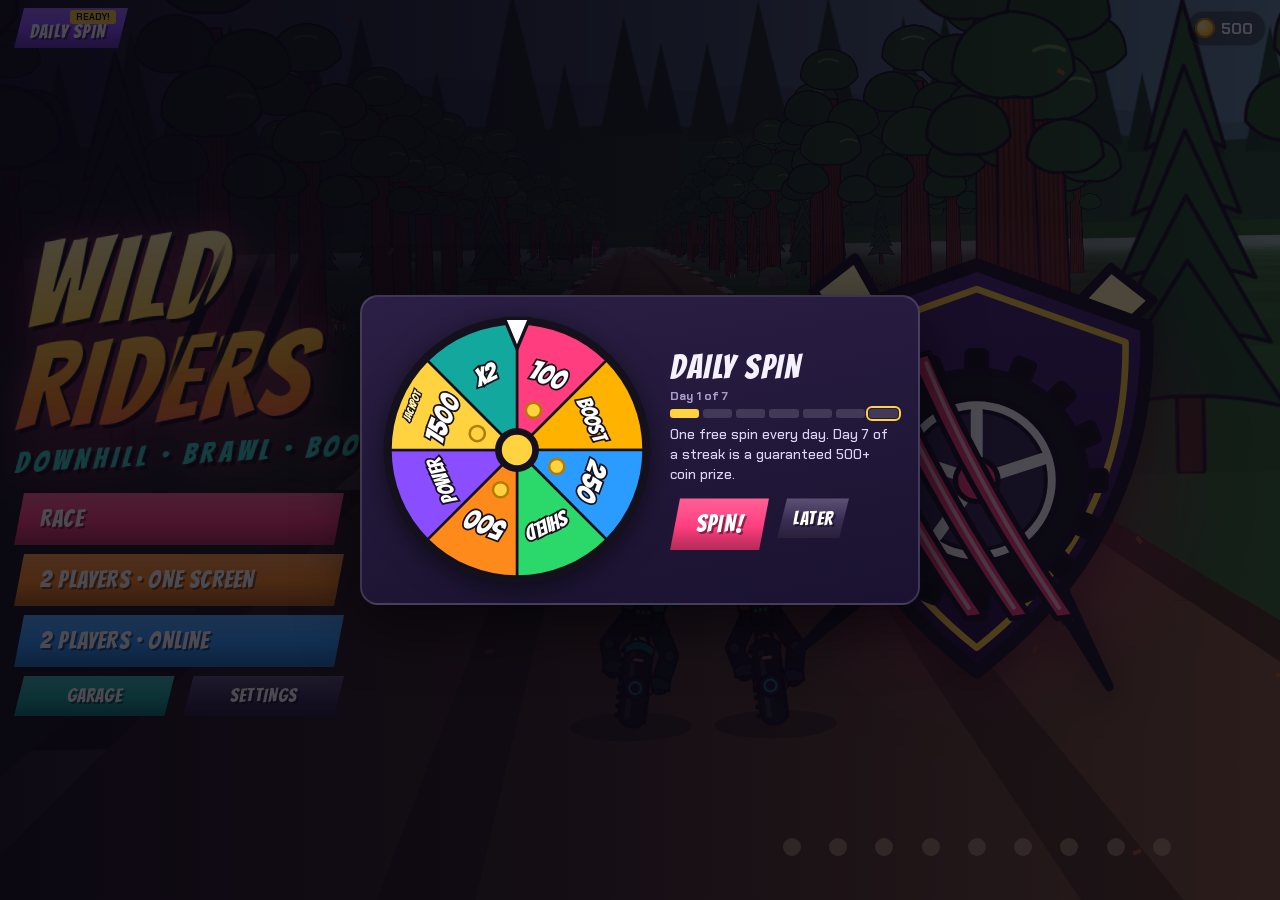
==== commit c3e89f8b: "Choose Your Ride: cards keep their size when switching bikes (fixed footer, compact upgrade row) Co-" ====
--- a/index.html
+++ b/index.html
@@ -277,6 +277,28 @@
   #scr-track .footer { height: 50px; }
   #scr-track .footer .desc { font-size: 9.5px; height: 5em; }
   #scr-track .footer .desc b { font-size: 10.5px; }
+}
+
+/* Choose Your Ride / Garage (Raj): cards never change size when you tap another bike.
+   Fixed-height footer: description (fixed lines) on top, the 3 shared upgrades in one compact row below, button on the right. */
+#scr-veh .footer { display: grid; grid-template-columns: 1fr auto; grid-template-rows: auto auto; column-gap: 10px; row-gap: 3px; height: 64px; min-height: 0; flex: none; padding-top: 4px; align-items: center; }
+#scr-veh .footer .desc { grid-column: 1; grid-row: 1; font-size: 11px; line-height: 1.25; height: 2.5em; overflow: hidden; display: flex; align-items: center; }
+#scr-veh .footer .desc b { font-size: 12px; }
+#scr-veh .footer .desc > span { display: block; }
+#scr-veh .footer .btn:not(.ub) { grid-column: 2; grid-row: 1 / span 2; }
+#scr-veh .upg { grid-column: 1; grid-row: 2; flex-direction: row; gap: 8px; min-width: 0; }
+#scr-veh .upg .u { flex: 1; min-width: 0; gap: 5px; font-size: 10.5px; }
+#scr-veh .upg .un { flex: none; color: var(--mute); }
+#scr-veh .upg .pips { min-width: 22px; }
+#scr-veh .upg .pips i { height: 6px; }
+#scr-veh .upg .ub { flex: none; height: 24px; font-size: 12px; padding: 0 7px; }
+@media (max-width: 720px) {
+  #scr-veh .footer { height: 62px; }
+  #scr-veh .footer .desc { font-size: 9.5px; height: 2.5em; }
+  #scr-veh .footer .desc b { font-size: 10.5px; }
+  #scr-veh .upg { gap: 5px; }
+  #scr-veh .upg .u { font-size: 9px; gap: 3px; }
+  #scr-veh .upg .ub { height: 22px; font-size: 11px; padding: 0 5px; }
 }
 
 </style>
@@ -451,13 +473,13 @@
     max: 1.0, acc: 1.0, grip: 1.1, armor: 0.0, trick: 1.15, mass: 1.0, w: 520, sw: 650, cost: 0 },
   { id: "bmx", name: "BMX", short: "BMX", blurb: "Tiny and twitchy. Biggest trick boost, lowest top speed.",
     max: 0.95, acc: 1.15, grip: 1.2, armor: -0.1, trick: 1.45, mass: 0.8, w: 460, sw: 600, cost: 0 },
-  { id: "ebike", name: "Enduro E-Bike", short: "E-BIKE", blurb: "Electric kick off the line, and the battery slowly refills your boost. Light frame, so hits hurt.",
+  { id: "ebike", name: "Enduro E-Bike", short: "E-BIKE", blurb: "Electric kick off the line; the battery refills your boost. Light frame, hits hurt.",
     max: 1.0, acc: 1.3, grip: 1.05, armor: -0.08, trick: 1.0, mass: 1.05, w: 540, sw: 660, regen: 2.4, cost: 1500 },
   { id: "dirt", name: "Dirt Bike", short: "DIRT", blurb: "Raw engine power. The fastest machine on the mountain.",
     max: 1.08, acc: 1.1, grip: 0.95, armor: 0.1, trick: 0.9, mass: 1.3, w: 600, sw: 740, cost: 2000 },
   { id: "atv", name: "ATV Quad", short: "ATV", blurb: "Four-wheeled tank. Shrugs off hits and shoves riders aside.",
     max: 1.03, acc: 0.9, grip: 0.86, armor: 0.3, trick: 0.6, mass: 1.8, w: 680, sw: 780, shove: 1, cost: 2600 },
-  { id: "squad", name: "Sport Quad", short: "SPORT", blurb: "A race-tuned quad: lighter and faster than the ATV, still shoves bikes aside, but less armor.",
+  { id: "squad", name: "Sport Quad", short: "SPORT", blurb: "Race-tuned quad: faster than the ATV, shoves bikes aside, less armor.",
     max: 1.07, acc: 1.02, grip: 0.95, armor: 0.14, trick: 0.75, mass: 1.5, w: 650, sw: 760, shove: 1, cost: 3400 },
 ];
 
@@ -5082,19 +5104,19 @@
   });
   const v = VEHICLES.find((x) => x.id === cur);
   const owned = App.save.vehs.includes(cur);
-  $("#veh-desc").innerHTML = `<b>${v.name}</b> — ${v.blurb}`;
-  // upgrades
+  $("#veh-desc").innerHTML = `<span><b>${v.name}</b> — ${v.blurb}</span>`;
+  // upgrades: shared by every ride, so they're always shown (keeps the screen layout the same for every bike)
   const up = $("#veh-upg");
   up.innerHTML = "";
-  if (owned) {
+  {
     const lv = myUpg();             // upgrades are shared by every ride
     UPGRADES.forEach((u, i) => {
       const row = document.createElement("div");
       row.className = "u";
       const cost = UPG_COST[lv[i]];
-      row.innerHTML = `<span style="width:58px">${u.name}</span><span class="pips">${[0, 1, 2].map((k) => `<i class="${k < lv[i] ? "on" : ""}"></i>`).join("")}</span>`;
+      row.innerHTML = `<span class="un">${u.name}</span><span class="pips">${[0, 1, 2].map((k) => `<i class="${k < lv[i] ? "on" : ""}"></i>`).join("")}</span>`;
       const b = document.createElement("button");
-      b.className = "btn sm"; b.style.cssText = "height:30px;font-size:15px;padding:0 10px;--c:#2bd96a";
+      b.className = "btn sm ub"; b.style.cssText = "--c:#2bd96a";
       b.textContent = lv[i] >= 3 ? "MAX" : "+ " + cost;
       b.disabled = lv[i] >= 3 || App.save.coins < cost;
       b.title = u.desc;
@@ -5651,7 +5673,7 @@
       of your progress lives outside the game (Notes, a text to yourself). Stored in localStorage "wr-backup". */
 
 // ===== Edit these two on every release =====
-const APP_VERSION = "2026.10.14d";
+const APP_VERSION = "2026.10.14e";
 const WHATS_NEW = [
   "<b>Super moves:</b> punches, hits, tricks and takedowns fill the gold SUPER bar. When full, tap SUPER.",
   "<b>Kaito</b> TEMPEST wind dash + 5 shurikens · <b>Bruno</b> TIMBERFALL smashes everyone he touches.",
@@ -5662,7 +5684,7 @@
 ];
 // ============================================
 
-const BUILD_ID = "wild-riders-0dfc0f2c63";            // stamped by tools/build.py; matches version.json of this build
+const BUILD_ID = "wild-riders-09b6f006ef";            // stamped by tools/build.py; matches version.json of this build
 const VERSION_KEY = "wr-version", BACKUP_INFO_KEY = "wr-backup";
 const Upd = { reg: null, ready: false };
 
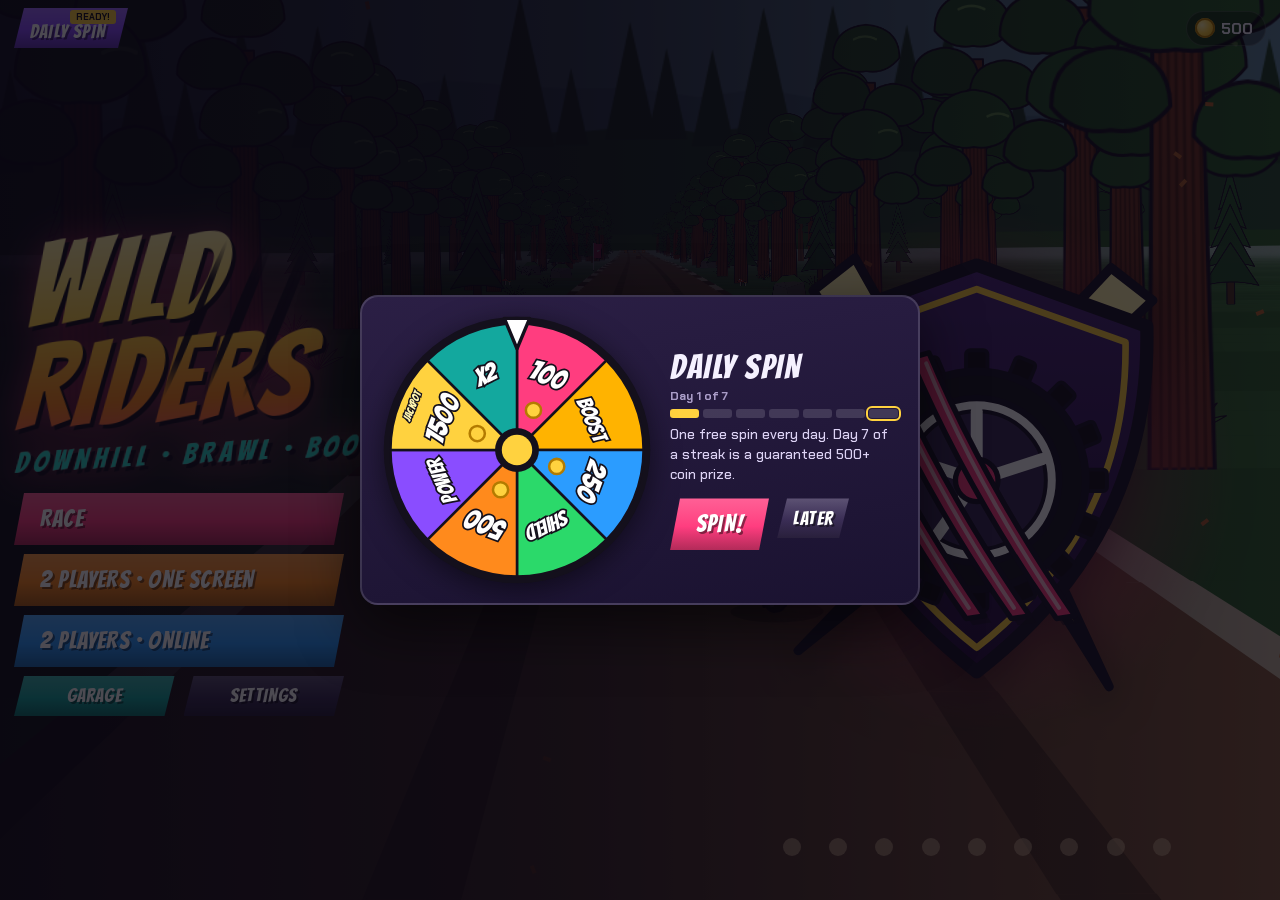
==== commit dedbd382: "Seasonal trails: Halloween Haunted Hollow (Oct), seasonal card first on Choose a Trail, theme system" ====
--- a/index.html
+++ b/index.html
@@ -300,6 +300,11 @@
   #scr-veh .upg .u { font-size: 9px; gap: 3px; }
   #scr-veh .upg .ub { height: 22px; font-size: 11px; padding: 0 5px; }
 }
+
+/* Choose a Trail: seasonal card (first in the row, only during its dates) */
+.card.season { border-color: #ff8a1c; }
+.card.season.sel { border-color: var(--sun); }
+.ribbon { position: absolute; top: 8px; left: 8px; z-index: 1; background: #ff8a1c; color: #2a1406; font: 400 15px/1 Bangers, sans-serif; letter-spacing: 1px; padding: 4px 8px 3px; border-radius: 6px; box-shadow: 0 2px 0 rgba(0,0,0,.35); pointer-events: none; }
 
 </style>
 </head>
@@ -497,6 +502,8 @@
   snowburst: { name: "Snow Burst",    dmg: 8,  spd: 6000, slow: 0.7, col: "#ffffff", spread: 3, sig: 1 },
   sandbomb:  { name: "Sand Bomb",     dmg: 13, spd: 5900, slow: 0.75, col: "#e9c46a", home: 1, blind: 1, sig: 1 },
   paint:     { name: "Paint Bomb",    dmg: 12, spd: 5500, slow: 0.78, col: "#38e05a", blind: 1, sig: 1 },
+  // seasonal / World Tour throwables (found in that trail's crates)
+  pumpkin:   { name: "Jack-o'-Bomb",  dmg: 15, spd: 5300, slow: 0.75, col: "#ff8a1c", blind: 1 },
   // utility items (from ? crates; PUNCH or swipe down uses them): shield blocks the next hit (15 s), mine is dropped behind you
   bubble:    { name: "Shield",        dmg: 0,  spd: 0,    slow: 1,    col: "#2bd9c5", util: "shield" },
   mine:      { name: "Mine",          dmg: 18, spd: 0,    slow: 0.5,  col: "#ff5a5a", util: "mine" },
@@ -686,6 +693,85 @@
   { id: "cancan", name: "Can-Can", dur: 0.5, pts: 130, pose: "cancan" },
 ];
 
+// ===== themes.js =====
+/* Extra trails beyond the 6 nature biomes: SEASONAL trails (one per month, plus Diwali) and the WORLD TOUR.
+   Each one is its own "theme": an entry appended to BIOMES (palette, weather, music, throwable, scenery set) plus its
+   trail(s) appended to TRACKS. Art for every theme lives in art_themes.js (sprites, BIOME_SCENERY, backgrounds).
+
+   Extra theme fields (on top of the normal BIOMES fields):
+     group:   "season" → only raceable between `season` dates (MMDD, inclusive; the device's own calendar, so it works
+                         offline). Everyone can race it straight away. Its stars are shown but never count toward unlocks
+                         (the trail goes away at the end of its dates), and it comes back the next year with its best time.
+              "world"  → part of the World Tour card (unlocks at WORLD_UNLOCK stars).
+     surf:    surface patches scattered on the trail (sand, mud, ice, water, lava); null = none
+     bg:      parallax background: far [front, back colours], near colour, tree colour (or null), snow caps, extra (BG_EXTRA)
+     aurora:  0 turns the northern lights off in a dark sky
+     sunR:    sun / moon size (fraction of screen height)
+     darkK:   how dark a `dark` theme is (1 = Aurora Tundra)
+   Extra trail fields (also usable on the 12 nature trails):
+     movers:  [{ id, n, amp, spd }] sprites that drift / walk / roll across the trail (ghosts, animals, rolling logs)
+     wide:    road width multiplier (1 = normal)
+   Extra plan-beat keys: ts (tunnel style: sprite ids `portal_<ts>` / `rib_<ts>`), g (an arch sprite over the trail every
+   `ge` segments, open sky, e.g. torii gates). */
+
+const WORLD_UNLOCK = 23;
+
+// MMDD of a date (device calendar). window.WR_DATE (tests) can pretend it's another day.
+function todayMMDD(d) {
+  d = d || (window.WR_DATE ? new Date(window.WR_DATE) : new Date());
+  return (d.getMonth() + 1) * 100 + d.getDate();
+}
+function seasonActive(b, d) {
+  if (!b.season) return true;
+  const md = todayMMDD(d), [a, z] = b.season;
+  return a <= z ? md >= a && md <= z : md >= a || md <= z;      // a window may wrap over New Year
+}
+// whole days left including today (1 on the last day)
+function seasonDaysLeft(b) {
+  const d = window.WR_DATE ? new Date(window.WR_DATE) : new Date();
+  const z = b.season[1];
+  let end = new Date(d.getFullYear(), Math.floor(z / 100) - 1, z % 100);
+  const day0 = new Date(d.getFullYear(), d.getMonth(), d.getDate());
+  if (end < day0) end = new Date(d.getFullYear() + 1, Math.floor(z / 100) - 1, z % 100);
+  return Math.round((end - day0) / 864e5) + 1;
+}
+const MONTHS = ["JAN", "FEB", "MAR", "APR", "MAY", "JUN", "JUL", "AUG", "SEP", "OCT", "NOV", "DEC"];
+function seasonLabel(b) {
+  const [a, z] = b.season;
+  const ma = Math.floor(a / 100), mz = Math.floor(z / 100);
+  if (ma === mz && a % 100 === 1 && z % 100 >= 28) return MONTHS[ma - 1] + " ONLY";
+  return MONTHS[ma - 1] + " " + (a % 100) + "–" + (ma === mz ? "" : MONTHS[mz - 1] + " ") + (z % 100);
+}
+
+function addTheme(theme, tracks) {
+  const bi = BIOMES.push(theme) - 1;
+  tracks.forEach((t) => TRACKS.push(Object.assign({ biome: bi }, t)));
+  return bi;
+}
+const isSeasonTrack = (t) => BIOMES[t.biome].group === "season";
+const isWorldTrack = (t) => BIOMES[t.biome].group === "world";
+
+/* ======================= SEASONAL ======================= */
+
+addTheme({ id: "halloween", name: "Halloween", sub: "Spooky night", group: "season", season: [1001, 1031], item: "pumpkin", unlock: 0,
+  sky: ["#0d0820", "#33184a", "#7a3358"], fog: "#2d1f3c", sun: "#fff1c2", sunY: 0.17, sunX: 0.72, sunR: 0.075,
+  road: ["#5d4634", "#53402f"], rut: "#3e2f23", edge: ["#2a1e26", "#c99a5e"], ground: ["#33401f", "#2c381b"],
+  rock: ["#4c4560", "#6a6282"], chasm: ["#160f22", "#130d1d"], water: ["#35574a", "#47705f"], bridgeOver: "water", plank: ["#5a4636", "#4d3b2d"],
+  weather: "bats", music: 7, dark: 1, darkK: 0.7, aurora: 0, surf: "mud",
+  bg: { far: ["#2b1d40", "#211633"], near: "#160f22", tree: "#0e0a17", extra: "castle" },
+  hazard: "Ghosts drift across the trail: touch one and it spooks you blind. Swamp mud slows you." }, [
+  { id: "s10", name: "Haunted Hollow", seed: 9101, len: 3600, curvy: 0.9, hilly: 1.0, ramps: 6, splits: 2, pads: 8, haz: 0.8,
+    movers: [{ id: "ghost", n: 10, amp: 1.05, spd: 0.55 }],
+    blurb: "Moonlit pumpkin patch, a crooked graveyard, drifting ghosts and a ride through the haunted mansion.",
+    plan: [
+      { t: "S", n: 80, d: 4, z: "patch" }, { t: "T", dir: 1, c: 3, n: 180, d: 26, z: "patch" }, { t: "E", dir: -1, k: 3, c: 4, n: 220, d: 30, z: "woods" },
+      { t: "S", n: 100, d: 8, z: "graveyard" }, { t: "T", dir: -1, c: 3, n: 160, d: 24, z: "graveyard" }, { t: "S", n: 70, d: 2, z: "swamp", f: "bridge" },
+      { t: "X", n: 130, d: 40, z: "woods" }, { t: "T", dir: 1, c: 3.5, n: 170, d: 24, f: "tunnel", ts: "mansion" }, { t: "S", n: 90, d: 8, z: "manor" },
+      { t: "H", dir: -1, d: 6, z: "woods" }, { t: "C", n: 120, d: 60, z: "woods" }, { t: "E", dir: 1, k: 3, c: 4, n: 200, d: 30, z: "graveyard" },
+      { t: "T", dir: 1, c: 2.5, n: 150, d: 20, z: "swamp", f: "waterR" }, { t: "S", n: 110, d: 8, z: "patch" },
+    ] },
+]);
+
 // ===== art.js =====
 /* Character & vehicle art. Everything is SVG authored in code, rasterized to canvas for the race.
    Back-view sprites (what you see in the race) + front-view anime portraits (menus) + side-view vehicles. */
@@ -1741,11 +1827,12 @@
   };
   let s = "";
   const id = biome.id;
+  const BG = biome.bg || {};
   if (layer === "far") {
-    const cols = { forest: ["#6f9fb4", "#5d8aa0"], desert: ["#d98b5a", "#c4703f"], glacier: ["#c9dcf2", "#a9c4e6"], ghats: ["#6f9a8a", "#5b8574"], volcano: ["#3b1f26", "#2a161c"], tundra: ["#1e3354", "#162843"] }[id];
-    const a = ridge(H - 120, 230, 64, id === "glacier" || id === "volcano" ? 50 : 18);
+    const cols = BG.far || { forest: ["#6f9fb4", "#5d8aa0"], desert: ["#d98b5a", "#c4703f"], glacier: ["#c9dcf2", "#a9c4e6"], ghats: ["#6f9a8a", "#5b8574"], volcano: ["#3b1f26", "#2a161c"], tundra: ["#1e3354", "#162843"] }[id];
+    const a = ridge(H - 120, BG.amp || 230, 64, BG.jag ?? (id === "glacier" || id === "volcano" ? 50 : 18));
     s += `<path d="${a.d}" fill="${cols[0]}"/>`;
-    if (id === "glacier" || id === "tundra") {
+    if (id === "glacier" || id === "tundra" || BG.snow) {
       // snow caps on peaks
       a.pts.forEach(([x, y], i) => { if (y < H - 260 && i % 1 === 0) s += `<path d="M${x - 40} ${y + 50} L${x} ${y} L${x + 40} ${y + 50} Q${x} ${y + 34} ${x - 40} ${y + 50}Z" fill="#fff" opacity=".9"/>`; });
     }
@@ -1760,24 +1847,26 @@
     if (id === "ghats") {
       for (let i = 0; i < 4; i++) { const x = 200 + i * 520; s += `<path d="M${x} ${H - 200} L${x + 8} ${H}" stroke="#e9f6ff" stroke-width="10" opacity=".75"/>`; }
     }
-    const b = ridge(H - 40, 120, 48, 10);
+    if (BG.extra && BG_EXTRA[BG.extra]) s += BG_EXTRA[BG.extra]("far", Wd, H, R);
+    const b = ridge(H - 40, BG.amp2 || 120, 48, 10);
     s += `<path d="${b.d}" fill="${cols[1]}"/>`;
   } else {
-    const cols = { forest: "#2f5d36", desert: "#d9a05e", glacier: "#e6eefa", ghats: "#2f6e3e", volcano: "#1c1414", tundra: "#0f1f33" }[id];
+    const cols = BG.near || { forest: "#2f5d36", desert: "#d9a05e", glacier: "#e6eefa", ghats: "#2f6e3e", volcano: "#1c1414", tundra: "#0f1f33" }[id];
     const a = ridge(H - 40, 70, 40, 6);
     s += `<path d="${a.d}" fill="${cols}"/>`;
-    if (id === "forest" || id === "glacier" || id === "tundra" || id === "ghats") {
-      const tc = { forest: "#244a2a", glacier: "#2c5248", tundra: "#0a1622", ghats: "#245a32" }[id];
+    if (id === "forest" || id === "glacier" || id === "tundra" || id === "ghats" || BG.tree) {
+      const tc = BG.tree || { forest: "#244a2a", glacier: "#2c5248", tundra: "#0a1622", ghats: "#245a32" }[id];
       for (let x = 0; x < Wd; x += 26 + R() * 30) {
         const i = Math.min(a.pts.length - 1, Math.round(x / 40));
         const y = a.pts[i][1] + 10, h = 50 + R() * 60;
         if (id === "ghats" && R() < 0.5) { s += `<path d="M${x} ${y} L${x + 4} ${y - h}" stroke="#4a3a24" stroke-width="5"/><path d="M${x - 24} ${y - h + 10} Q${x + 4} ${y - h - 20} ${x + 30} ${y - h + 12}" stroke="${tc}" stroke-width="14" fill="none"/>`; continue; }
         s += `<path d="M${x - h * 0.22} ${y} L${x} ${y - h} L${x + h * 0.22} ${y}Z" fill="${tc}"/>`;
-        if (id === "glacier" || id === "tundra") s += `<path d="M${x - h * 0.1} ${y - h * 0.55} L${x} ${y - h} L${x + h * 0.1} ${y - h * 0.55}Z" fill="#fff" opacity=".85"/>`;
+        if (id === "glacier" || id === "tundra" || BG.snow) s += `<path d="M${x - h * 0.1} ${y - h * 0.55} L${x} ${y - h} L${x + h * 0.1} ${y - h * 0.55}Z" fill="#fff" opacity=".85"/>`;
       }
     }
     if (id === "desert") for (let i = 0; i < 6; i++) { const x = R() * Wd; s += `<path d="M${x - 200} ${H} Q${x} ${H - 90} ${x + 260} ${H}Z" fill="#e8b878"/>`; }
     if (id === "volcano") for (let i = 0; i < 4; i++) { const x = 200 + i * 500; s += `<path d="M${x} ${H} Q${x + 60} ${H - 40} ${x + 140} ${H - 30} T${x + 300} ${H}" stroke="#ff5a1f" stroke-width="6" fill="none" opacity=".7"/>`; }
+    if (BG.extra && BG_EXTRA[BG.extra]) s += BG_EXTRA[BG.extra]("near", Wd, H, R);
   }
   return `<svg xmlns="http://www.w3.org/2000/svg" width="${Wd}" height="${H}" viewBox="0 0 ${Wd} ${H}">${s}</svg>`;
 }
@@ -1800,14 +1889,17 @@
     case "paint": s = SV.circ(32, 36, 20, "#38e05a", 3) + SV.path("M18 30 Q32 20 46 30", "none", 3) + SV.circ(26, 30, 4, "#fff", 0); break;
     case "bubble": s = SV.path("M32 6 L54 14 L52 34 Q48 50 32 58 Q16 50 12 34 L10 14Z", "#2bd9c5", 3) + SV.path("M32 14 L46 19 L45 33 Q42 44 32 50Z", "#8ff5e8", 0) + `<path d="M24 32 l6 6 l12 -14" stroke="#14101c" stroke-width="4" fill="none" stroke-linecap="round"/>`; break;
     case "mine": s = SV.ell(32, 40, 24, 13, "#3a3540", 3) + SV.ell(32, 35, 16, 8, "#55505e", 2.5) + SV.circ(32, 31, 5, "#ff3b3b", 2) + `<path d="M12 40 h-6 M52 40 h6" stroke="#14101c" stroke-width="3"/>`; break;
+    default: if (THEME_ITEMS[id]) s = THEME_ITEMS[id]();
   }
   return `<svg xmlns="http://www.w3.org/2000/svg" width="64" height="64" viewBox="0 0 64 64">${s}</svg>`;
 }
 
 /* ---- build all world sprites for one biome (async) ---- */
 const worldCache = {};
-async function buildWorldSprites(biome) {
-  if (worldCache[biome.id]) return worldCache[biome.id];
+async function buildWorldSprites(biome, track) {
+  // cached per trail: a trail's `look` can recolour the kit, and its plan can use extra sprites (tunnel styles, gates, movers)
+  const key = biome.id + (track ? ":" + track.def.id : "");
+  if (worldCache[key]) return worldCache[key];
   const set = BIOME_SCENERY[biome.id];
   const ids = new Set(["ramp", "crate", "repair", "arch", "startgate", "crowd", "banner", "log", "vent"]);
   set.near.forEach(([id]) => ids.add(id));
@@ -1817,6 +1909,11 @@
   ["lantern", "crystal", "reeds"].forEach((id) => ids.add(id));
   if (set.zones) Object.values(set.zones).forEach((z) => z.near.forEach(([id]) => ids.add(id)));
   const kit = biomeKit(biome);
+  if (track) {
+    for (const s of track.segs) for (const sp of s.sprites) if (!kit[sp.id]) ids.add(sp.id);
+    for (const b of track.def.plan) if (b.ts && KIT_EXTRA[b.ts]) Object.assign(kit, KIT_EXTRA[b.ts](biome));
+  }
+  [...ids].forEach((id) => { if (!W[id]) ids.delete(id); });              // kit pieces (walls, tunnels) are built from the kit below
   const out = { sprites: {}, items: {} };
   await Promise.all([...ids].map((id) => [id, W[id]]).concat(Object.entries(kit)).map(async ([id, d]) => {
     const scale = d.ww > 9000 ? 0.6 : 1;            // giant tunnel mouths don't need full resolution
@@ -1826,9 +1923,124 @@
   await Promise.all(Object.keys(ITEMS).map(async (id) => { out.items[id] = await svgToCanvas(itemSVG(id), 64, 64); }));
   out.far = await svgToCanvas(bgSVG(biome, "far"), 2048, 420);
   out.near = await svgToCanvas(bgSVG(biome, "near"), 2048, 300);
-  worldCache[biome.id] = out;
+  worldCache[key] = out;
   return out;
 }
+
+// ===== art_themes.js =====
+/* Art for the seasonal and World Tour themes (themes.js): scenery sprites, BIOME_SCENERY sets, tunnel styles,
+   background extras and throwables. Built after art_world.js, so it uses def(), W, SV, rock(), conifer(). */
+
+const THEME_ITEMS = {};            // throwable art for new items: id -> () => svg body (64x64)
+const BG_EXTRA = {};               // background silhouettes: name -> (layer, W, H, R) => svg
+const KIT_EXTRA = {};              // tunnel styles: name -> (biome) => { portal_<name>: {...}, rib_<name>: {...} }
+
+// Tunnel mouth (1600x900) and rib (560x400) share these openings with the stock kit, so any facade can frame the road.
+const PORTAL_HOLE = "M592 900 L592 676 Q592 572 800 562 Q1008 572 1008 676 L1008 900 Z";
+const RIB_HOLE = "M76 400 L76 176 Q76 74 280 64 Q484 74 484 176 L484 400 Z";
+
+/* ======================= HALLOWEEN ======================= */
+function jackFace(cx, cy, r, glow) {
+  const e = r * 0.28;
+  return `<path d="M${cx - r * 0.5} ${cy - r * 0.12} l${e} ${-e * 0.9} l${e * 0.6} ${e * 1.05}Z M${cx + r * 0.5} ${cy - r * 0.12} l${-e} ${-e * 0.9} l${-e * 0.6} ${e * 1.05}Z M${cx - r * 0.12} ${cy + r * 0.05} l${r * 0.12} ${-r * 0.18} l${r * 0.12} ${r * 0.18}Z" fill="${glow}"/>` +
+    `<path d="M${cx - r * 0.6} ${cy + r * 0.28} Q${cx} ${cy + r * 0.72} ${cx + r * 0.6} ${cy + r * 0.28} L${cx + r * 0.38} ${cy + r * 0.42} L${cx + r * 0.24} ${cy + r * 0.3} L${cx + r * 0.08} ${cy + r * 0.46} L${cx - r * 0.08} ${cy + r * 0.32} L${cx - r * 0.24} ${cy + r * 0.48} L${cx - r * 0.4} ${cy + r * 0.36}Z" fill="${glow}"/>`;
+}
+function pumpkinSVG(cx, cy, rx, ry, face) {
+  let s = SV.ell(cx - rx * 0.42, cy, rx * 0.55, ry, "#e86f12", 3) + SV.ell(cx + rx * 0.42, cy, rx * 0.55, ry, "#e86f12", 3) + SV.ell(cx, cy, rx * 0.6, ry * 1.02, "#ff8a1c", 3);
+  s += SV.path(`M${cx - 4} ${cy - ry * 0.92} Q${cx - 6} ${cy - ry * 1.35} ${cx + 8} ${cy - ry * 1.45} L${cx + 10} ${cy - ry * 1.25} Q${cx + 2} ${cy - ry * 1.2} ${cx + 5} ${cy - ry * 0.92}Z`, "#4f7a2a", 2.5);
+  if (face) s += jackFace(cx, cy, rx * 0.95, "#ffe27a");
+  return s;
+}
+def("pumpkin", 150, 120, 640, () => pumpkinSVG(75, 70, 66, 44, true), { obstacle: "small", glow: "#ffb13b" });
+def("pumpkins", 260, 140, 1300, () => pumpkinSVG(70, 92, 56, 38, true) + pumpkinSVG(170, 100, 44, 30, false) + pumpkinSVG(218, 66, 30, 22, true));
+def("gravestone", 140, 170, 640, () => SV.path("M18 166 L18 70 Q18 14 70 14 Q122 14 122 70 L122 166Z", "#8a8698", 3) +
+  `<path d="M40 70 L100 70 M40 92 L100 92 M40 114 L84 114" stroke="#5d5a6b" stroke-width="5" stroke-linecap="round"/><text x="70" y="58" text-anchor="middle" font-family="${FONT}" font-weight="900" font-size="22" fill="#5d5a6b">RIP</text>` +
+  `<path d="M22 150 Q50 136 70 150 Q96 140 120 152 L122 166 L18 166Z" fill="#33401f"/>`, { solid: 1, obstacle: "rock" });
+def("gravecross", 120, 190, 540, () => SV.rect(48, 20, 24, 166, 4, "#7d7a8c", 3) + SV.rect(16, 56, 88, 24, 4, "#7d7a8c", 3) + `<path d="M30 178 Q60 162 92 178 L92 188 L30 188Z" fill="#33401f"/>`, { solid: 1 });
+def("spookytree", 260, 420, 1900, () => {
+  const c = "#1a1222";
+  let s = SV.path("M112 418 Q120 300 104 220 Q98 170 120 120 L138 124 Q122 180 134 230 Q150 320 150 418Z", c, 3);
+  s += SV.poly([[120, 150], [70, 96], [40, 100], [18, 70]], 10, c) + SV.poly([[128, 130], [170, 70], [210, 66], [236, 30]], 10, c);
+  s += SV.poly([[122, 210], [70, 190], [46, 150]], 8, c) + SV.poly([[134, 200], [190, 170], [222, 182]], 8, c) + SV.poly([[126, 124], [118, 60], [132, 20]], 8, c);
+  s += SV.poly([[70, 96], [66, 60]], 5, c) + SV.poly([[170, 70], [160, 40]], 5, c);
+  s += SV.ell(122, 286, 12, 16, "#ffd36b", 2);                    // a glowing knot-hole
+  return s;
+}, { solid: 1 });
+def("scarecrow", 200, 300, 1100, () => SV.rect(94, 60, 12, 236, 3, "#6b4423", 3) + SV.rect(20, 100, 160, 12, 3, "#6b4423", 3) +
+  SV.path("M60 104 L140 104 L150 210 L50 210Z", "#a8452c", 3) + `<path d="M76 120 L124 120 M70 150 L130 150 M64 180 L136 180" stroke="#7a2f1c" stroke-width="4"/>` +
+  SV.path("M40 104 L28 140 L50 128 L60 104Z M160 104 L172 140 L150 128 L140 104Z", "#e8c45a", 2.5) +
+  SV.circ(100, 70, 30, "#e9d39a", 3) + SV.path("M54 54 L146 54 L120 40 L112 4 L88 4 L80 40Z", "#3a2a24", 3) + SV.circ(90, 68, 5, OL, 0) + SV.circ(110, 68, 5, OL, 0) + `<path d="M86 84 Q100 94 114 84" stroke="${OL}" stroke-width="3" fill="none"/>`, { solid: 1 });
+def("haybale", 200, 120, 1000, () => SV.rect(10, 20, 180, 96, 14, "#e2b64f", 3) + `<path d="M10 52 L190 52 M10 84 L190 84 M60 20 L60 116 M140 20 L140 116" stroke="#b38a2e" stroke-width="4"/>` + pumpkinSVG(150, 18, 26, 18, true), { solid: 1 });
+def("cornstalk", 120, 260, 700, () => {
+  let s = "";
+  for (let i = 0; i < 3; i++) { const x = 30 + i * 30; s += `<path d="M${x} 258 Q${x + 6} 140 ${x - 4} 20" stroke="#b8963c" stroke-width="7" fill="none" stroke-linecap="round"/>`; s += SV.path(`M${x} ${150 - i * 20} Q${x + 40} ${130 - i * 20} ${x + 46} ${96 - i * 20} Q${x + 20} ${126 - i * 20} ${x} ${140 - i * 20}Z`, "#c9a648", 2); s += SV.path(`M${x} ${200 - i * 16} Q${x - 36} ${180 - i * 16} ${x - 40} ${150 - i * 16} Q${x - 16} ${178 - i * 16} ${x} ${190 - i * 16}Z`, "#b8963c", 2); }
+  return s;
+});
+def("ironfence", 300, 150, 1800, () => {
+  let s = SV.rect(6, 40, 288, 10, 2, "#2a2333", 2.5) + SV.rect(6, 110, 288, 10, 2, "#2a2333", 2.5);
+  for (let x = 16; x < 296; x += 28) s += SV.rect(x - 4, 20, 8, 128, 2, "#2a2333", 2) + SV.path(`M${x - 8} 24 L${x} 6 L${x + 8} 24Z`, "#2a2333", 2);
+  return s;
+}, { solid: 1 });
+def("crypt", 280, 260, 2300, () => SV.rect(30, 90, 220, 166, 4, "#6a6578", 3) + SV.path("M14 98 L140 20 L266 98Z", "#55506a", 3) +
+  SV.path("M104 256 L104 160 Q140 124 176 160 L176 256Z", "#1a1222", 3) + SV.rect(50, 130, 30, 40, 3, "#ffd36b", 2.5) + SV.rect(200, 130, 30, 40, 3, "#ffd36b", 2.5) +
+  `<path d="M140 30 L140 70 M126 46 L154 46" stroke="#3a3548" stroke-width="7" stroke-linecap="round"/>`, { solid: 1, glow: "#ffd36b" });
+def("cauldron", 180, 150, 900, () => SV.path("M30 60 Q20 140 90 144 Q160 140 150 60Z", "#26202e", 3) + SV.ell(90, 60, 66, 16, "#3a3344", 3) + SV.ell(90, 58, 54, 11, "#5bff7a", 0) +
+  SV.circ(70, 40, 9, "#8affa0", 2) + SV.circ(104, 30, 6, "#8affa0", 2) + `<path d="M40 148 L30 150 M140 148 L150 150" stroke="${OL}" stroke-width="6"/>`, { solid: 1, glow: "#5bff7a" });
+// Ghost: drifts across the trail (a mover). Touching one doesn't crash you: it spooks you blind for a moment.
+def("ghost", 170, 210, 820, () => `<g opacity=".82">` + SV.path("M18 200 L18 84 Q18 10 85 10 Q152 10 152 84 L152 200 L130 180 L108 202 L85 180 L62 202 L40 180Z", "#f1eefc", 3) + `</g>` +
+  SV.ell(62, 82, 12, 18, OL, 0) + SV.ell(108, 82, 12, 18, OL, 0) + SV.ell(85, 128, 16, 20, OL, 0) +
+  SV.path("M18 110 Q-6 120 4 140 Q14 126 22 124Z M152 110 Q176 120 166 140 Q156 126 148 124Z", "#f1eefc", 2.5), { obstacle: "ghost", glow: "#cfc6ff" });
+
+THEME_ITEMS.pumpkin = () => pumpkinSVG(32, 36, 26, 20, true);
+
+KIT_EXTRA.mansion = () => ({
+  portal_mansion: { w: 1600, h: 900, ww: 16000, svg: () => {
+    // the haunted house you ride straight into: gabled roof, a tower, lit windows; the road goes in through the door
+    let s = `<path fill-rule="evenodd" d="M120 900 L120 380 L800 120 L1480 380 L1480 900 Z ${PORTAL_HOLE}" fill="#3a3048" stroke="${OL}" stroke-width="4"/>` + SV.path("M60 400 L800 70 L1540 400 L1480 400 L800 130 L120 400Z", "#231c2e", 4);
+    s += SV.path("M1150 420 L1150 140 L1250 40 L1350 140 L1350 420Z", "#3a3048", 4) + SV.path("M1130 150 L1250 20 L1370 150Z", "#231c2e", 4) + SV.rect(1215, 170, 70, 110, 30, "#ffd36b", 3);
+    for (const [x, y] of [[230, 500], [400, 500], [1100, 500], [1270, 500], [300, 700], [1300, 700]]) s += SV.rect(x, y, 110, 140, 6, "#ffd36b", 4) + `<path d="M${x + 55} ${y} L${x + 55} ${y + 140} M${x} ${y + 70} L${x + 110} ${y + 70}" stroke="#231c2e" stroke-width="10"/>`;
+    s += SV.ell(800, 300, 80, 80, "#ffd36b", 4) + `<path d="M800 220 L800 380 M720 300 L880 300" stroke="#231c2e" stroke-width="10"/>`;
+    s += `<path fill-rule="evenodd" d="M520 900 L520 640 Q520 520 800 506 Q1080 520 1080 640 L1080 900 Z ${PORTAL_HOLE}" fill="#5a3a2a" stroke="${OL}" stroke-width="4"/>`;
+    s += `<path d="M140 380 Q300 420 360 520 M1460 380 Q1300 430 1250 520" stroke="#cfc6e8" stroke-width="3" fill="none" opacity=".6"/>`;   // cobwebs
+    return s;
+  } },
+  rib_mansion: { w: 560, h: 400, ww: 5600, svg: () => {
+    // inside: a wallpapered hall with picture frames, candles and cobwebs
+    let s = `<path fill-rule="evenodd" d="M0 400 L0 0 L560 0 L560 400 Z ${RIB_HOLE}" fill="#4a2f45" stroke="${OL}" stroke-width="3"/>`;
+    for (let x = 14; x < 560; x += 36) s += `<path d="M${x} 0 L${x} 400" stroke="#5c3a55" stroke-width="8" opacity=".8"/>`;
+    s += `<path fill-rule="evenodd" d="M0 400 L0 0 L560 0 L560 400 Z ${RIB_HOLE}" fill="none" stroke="${OL}" stroke-width="3"/>`;
+    s += `<path d="M76 400 L76 176 Q76 74 280 64 Q484 74 484 176 L484 400" stroke="#8a5a32" stroke-width="14" fill="none"/>`;
+    s += SV.rect(8, 150, 54, 70, 4, "#c9a227", 3) + SV.rect(16, 158, 38, 54, 2, "#2a1f33", 0) + SV.circ(35, 178, 8, "#f1eefc", 0);
+    s += SV.rect(498, 150, 54, 70, 4, "#c9a227", 3) + SV.rect(506, 158, 38, 54, 2, "#2a1f33", 0);
+    s += SV.rect(26, 260, 12, 40, 2, "#f3ead6", 2) + `<path d="M32 248 q-6 8 0 12 q6 -4 0 -12Z" fill="#ffd36b"/>` + SV.rect(522, 260, 12, 40, 2, "#f3ead6", 2) + `<path d="M528 248 q-6 8 0 12 q6 -4 0 -12Z" fill="#ffd36b"/>`;
+    s += `<path d="M0 0 Q60 30 90 90 M0 40 Q40 50 60 80 M560 0 Q500 30 470 90 M560 40 Q520 50 500 80" stroke="#cfc6e8" stroke-width="2.5" fill="none" opacity=".7"/>`;
+    return s;
+  } },
+});
+
+BG_EXTRA.castle = (layer, Wd, H, R) => {
+  if (layer !== "far") return "";
+  // a crooked castle on a hill, far away under the moon
+  let s = "";
+  for (const x0 of [380, 1500]) {
+    s += `<path d="M${x0 - 220} ${H} Q${x0} ${H - 230} ${x0 + 240} ${H}Z" fill="#1d1430"/>`;
+    s += `<path d="M${x0 - 70} ${H - 150} L${x0 - 70} ${H - 250} L${x0 - 90} ${H - 250} L${x0 - 60} ${H - 300} L${x0 - 30} ${H - 250} L${x0 - 50} ${H - 250} L${x0 - 50} ${H - 200} L${x0 + 40} ${H - 200} L${x0 + 40} ${H - 280} L${x0 + 20} ${H - 280} L${x0 + 55} ${H - 340} L${x0 + 90} ${H - 280} L${x0 + 70} ${H - 280} L${x0 + 70} ${H - 150}Z" fill="#150e22"/>`;
+    s += `<rect x="${x0 + 48}" y="${H - 262}" width="10" height="14" fill="#ffd36b"/><rect x="${x0 - 64}" y="${H - 236}" width="8" height="12" fill="#ffd36b"/><rect x="${x0 - 10}" y="${H - 184}" width="10" height="12" fill="#ffd36b"/>`;
+  }
+  return s;
+};
+
+BIOME_SCENERY.halloween = {
+  near: [["spookytree", 3], ["pumpkins", 3], ["gravestone", 2], ["haybale", 1], ["scarecrow", 0.6]], far: ["spookytree", "spookytree"],
+  obstacles: ["gravestone", "pumpkin"], special: ["banner"],
+  zones: {
+    patch: { near: [["pumpkins", 5], ["haybale", 2], ["scarecrow", 1], ["cornstalk", 3]], dens: 0.7 },
+    graveyard: { near: [["gravestone", 4], ["gravecross", 3], ["spookytree", 2], ["ironfence", 2], ["crypt", 0.6]], dens: 0.75 },
+    woods: { near: [["spookytree", 5], ["mushroom", 1], ["gravestone", 0.5], ["pumpkins", 0.6]], dens: 0.8 },
+    swamp: { near: [["reeds", 3], ["spookytree", 2], ["cauldron", 0.6]], dens: 0.55 },
+    manor: { near: [["ironfence", 3], ["lantern", 2], ["pumpkins", 2]], dens: 0.65 },
+  },
+};
 
 // ===== audio.js =====
 /* Synthesized audio: engine/wind, SFX and a procedural soundtrack per biome. No audio files. */
@@ -1975,6 +2187,8 @@
     { bpm: 156, root: 40, scale: [0, 1, 3, 5, 7, 8, 10], prog: [0, 1, 5, 6], lead: "sawtooth", feel: "metal" }, // E phrygian
     { bpm: 128, root: 42, scale: [0, 2, 3, 7, 8], prog: [0, 5, 3, 4], lead: "triangle", feel: "synth" },   // F# minor, dreamy
     { bpm: 120, root: 48, scale: [0, 2, 4, 7, 9], prog: [0, 5, 3, 4], lead: "square", feel: "menu" },
+    // 7+: seasonal and World Tour songs (music index on the theme in themes.js)
+    { bpm: 136, root: 41, scale: [0, 1, 3, 5, 6, 8, 10], prog: [0, 1, 0, 5], lead: "square", feel: "rock" },        // 7 Halloween: F locrian, spooky
   ];
   const mtof = (m) => 440 * Math.pow(2, (m - 69) / 12);
   function kick(t, v = 0.9) { const o = ac.createOscillator(), g = ac.createGain(); o.frequency.setValueAtTime(150, t); o.frequency.exponentialRampToValueAtTime(42, t + 0.12); g.gain.setValueAtTime(v, t); g.gain.exponentialRampToValueAtTime(0.001, t + 0.25); o.connect(g); g.connect(musicBus); o.start(t); o.stop(t + 0.3); }
@@ -2127,6 +2341,8 @@
       const s = segs[k];
       s.zone = b.z || null;
       s.feat = (b.f === "ford" ? null : b.f) || null;
+      if (b.ts) s.ts = b.ts;                                  // tunnel style (portal_<ts> / rib_<ts>)
+      if (b.g) { s.gateId = b.g; s.gateK = k - from; s.gateE = b.ge || 8; }   // arches over the trail (torii gates etc.)
       if (b.f === "mtn") { if (s.curve > 0.4) side = 1; else if (s.curve < -0.4) side = -1; s.fside = side; }
     }
     if (b.f === "ford") {
@@ -2134,6 +2350,8 @@
       for (let k = 0; k < 16; k++) { const s = segs[mid - 8 + k]; s.surface = { type: "water", x0: -2, x1: 2, k, len: 16 }; s.noObs = 1; }
     }
   }
+  // road width for the whole trail (some trails are wide open, some are narrow ledges)
+  if (def.wide) for (const s of segs) s.w = def.wide;
   // turn features into side ground, walls and limits.  gL/gR: what lies beside the trail; wl/wr: hard edge (x) or 0
   const sideType = (t) => (t === "chasm" && biome.lavaSide ? "lava" : t);
   for (let i = 0; i < N; i++) {
@@ -2176,7 +2394,7 @@
     for (let k = 0; k < len; k++) {
       const s = segs[i0 + k];
       const t = k < 20 ? k / 20 : k > len - 20 ? (len - k) / 20 : 1;
-      s.w = 1 + 0.75 * t;
+      s.w = (def.wide || 1) * (1 + 0.75 * t);
       s.split = t;
       s.curve *= 0.5;
     }
@@ -2222,7 +2440,7 @@
   }
 
   // biome surfaces
-  const surf = { forest: null, desert: "sand", glacier: "ice", ghats: "mud", volcano: "lava", tundra: "ice" }[biome.id];
+  const surf = biome.surf !== undefined ? biome.surf : { forest: null, desert: "sand", glacier: "ice", ghats: "mud", volcano: "lava", tundra: "ice" }[biome.id];
   if (surf) {
     const count = Math.round(6 * def.haz);
     for (let n = 0; n < count; n++) {
@@ -2270,6 +2488,24 @@
     }
   }
   function pickW(arr, r) { return arr[(r() * arr.length) | 0]; }
+
+  // movers: ghosts, animals or rolling logs that sweep across the trail (x is updated every frame by moveMovers)
+  const movers = [];
+  for (const m of def.movers || []) {
+    for (let n = 0; n < m.n; n++) {
+      for (let tries = 0; tries < 30; tries++) {
+        const i = 130 + ((R() * (finishIdx - 230)) | 0);
+        const s = segs[i];
+        if (!placeable(i) || s.tun || s.bridge || s.pin || s.split || s.ramp || s.vent || s.noObs) continue;
+        let near = false;
+        for (let k = i - 30; k < i + 10; k++) if (segs[k] && (segs[k].ramp || segs[k].vent || segs[k].mover)) near = true;
+        if (near) continue;
+        const sp = { id: m.id, x: 0, mv: { c: (R() - 0.5) * 0.3, a: (m.amp || 1) * s.w, w: (m.spd || 0.6) * (0.75 + R() * 0.5), p: R() * TAU } };
+        s.sprites.push(sp); s.mover = 1; movers.push(sp);
+        break;
+      }
+    }
+  }
 
   // crates: rows of three
   for (let i = 150; i < finishIdx - 80; i += 190 + ((R() * 80) | 0)) {
@@ -2300,9 +2536,10 @@
     // tunnels: portal at each mouth, ribs every 2 segments, lights on the walls
     if (s.tun) {
       const prev = segs[i - 1], next = segs[i + 1];
-      if (!prev || !prev.tun) s.sprites.push({ id: "portal", x: 0, gate: 1 });
-      else if (!next || !next.tun) s.sprites.push({ id: "portal", x: 0, gate: 1 });
-      else if (i % 2 === 0) s.sprites.push({ id: "rib", x: 0, gate: 1 });
+      const pid = s.ts ? "portal_" + s.ts : "portal", rid = s.ts ? "rib_" + s.ts : "rib";
+      if (!prev || !prev.tun) s.sprites.push({ id: pid, x: 0, gate: 1 });
+      else if (!next || !next.tun) s.sprites.push({ id: pid, x: 0, gate: 1 });
+      else if (i % 2 === 0) s.sprites.push({ id: rid, x: 0, gate: 1 });
       tunRun++;
       if (s.tun === "cave" && i % 5 === 0) s.sprites.push({ id: "crystal", x: (i % 10 ? -1 : 1) * (edge + 0.34) });
       else if (i % 14 === 0) s.sprites.push({ id: "lantern", x: (i % 28 ? -1 : 1) * (edge + 0.3) });
@@ -2316,6 +2553,7 @@
       if (R() < zp.dens) s.sprites.push({ id: zp.pick(), x: side * (edge + 0.5 + R() * 1.5) });
       if (i % 4 === 0 && R() < 0.5 + zp.dens * 0.5) s.sprites.push({ id: set.far[(R() * set.far.length) | 0], x: side * (edge + 2.4 + R() * 4) });
     }
+    if (s.gateId && !s.tun && s.gateK % s.gateE === 0) s.sprites.push({ id: s.gateId, x: 0, gate: 1 });
     // hairpin chevrons on the outside of the bend
     if (s.pin && i % 6 === 0) s.sprites.push({ id: s.pin > 0 ? "chevR" : "chevL", x: -s.pin * (edge + 0.42) });
     const open = !s.feat;
@@ -2330,7 +2568,7 @@
     segs[i].sprites.push({ id: "crowd", x: -(segs[i].w + 0.9) }, { id: "crowd", x: segs[i].w + 0.9 });
   }
   return {
-    def, biome, segs, N, beats,
+    def, biome, segs, N, beats, movers,
     length: N * SEG,
     finishZ: finishIdx * SEG,
     startZ: 22 * SEG,
@@ -2467,7 +2705,7 @@
 
   // ---- weather & lighting ----
   if (tun < 0.5) drawWeather(ctx, w, h, biome, race, me, tnow);
-  if (biome.dark || tun > 0.05) drawDarkness(ctx, w, h, hz, glows, me, biome.dark ? 1 : tun * 0.85);
+  if (biome.dark || tun > 0.05) drawDarkness(ctx, w, h, hz, glows, me, biome.dark ? Math.max(biome.darkK || 1, tun * 0.85) : tun * 0.85);
   if (tun > 0.05 && me.tunKind === "falls") drawFallsMist(ctx, w, h, tnow, tun);
   ctx.restore();
 
@@ -2518,7 +2756,7 @@
   const rg = ctx.createRadialGradient(sx, sy, 0, sx, sy, h * 0.35);
   rg.addColorStop(0, rgba(biome.sun, 0.9)); rg.addColorStop(0.12, rgba(biome.sun, 0.55)); rg.addColorStop(1, rgba(biome.sun, 0));
   ctx.fillStyle = rg; ctx.fillRect(sx - h * 0.4, sy - h * 0.4, h * 0.8, h * 0.8);
-  ctx.fillStyle = biome.sun; ctx.beginPath(); ctx.arc(sx, sy, h * (biome.dark ? 0.04 : 0.055), 0, TAU); ctx.fill();
+  ctx.fillStyle = biome.sun; ctx.beginPath(); ctx.arc(sx, sy, h * (biome.sunR || (biome.dark ? 0.04 : 0.055)), 0, TAU); ctx.fill();
   if (biome.dark) {
     // stars
     ctx.fillStyle = "#fff";
@@ -2530,7 +2768,7 @@
     ctx.globalAlpha = 1;
     // aurora curtains
     ctx.globalCompositeOperation = "lighter";
-    for (let b = 0; b < 3; b++) {
+    for (let b = 0; b < (biome.aurora === 0 ? 0 : 3); b++) {
       const col = ["#3dffb0", "#38d0ff", "#b35cff"][b];
       ctx.beginPath();
       const y0 = hz * (0.18 + b * 0.12);
@@ -2876,6 +3114,24 @@
       ctx.fillRect(p[0] * w, p[1] * h, 6 + p[2] * 10, 1.5);
     }
     if (race.stormFog > 0) { ctx.fillStyle = `rgba(214,160,96,${race.stormFog * 0.45})`; ctx.fillRect(0, 0, w, h); }
+  } else if (kind === "bats") {
+    // a few bats flapping across the top of the sky, and autumn leaves tumbling down
+    for (let i = 0; i < 5; i++) {
+      const p = P[i];
+      p[0] += 0.0022 + p[2] * 0.0022;
+      if (p[0] > 1.1) { p[0] = -0.1; p[1] = Math.random() * 0.3; }
+      const x = p[0] * w, y = (0.04 + p[1]) * h + Math.sin(t * 3 + i) * h * 0.02, z = h * (0.012 + p[2] * 0.012), f = Math.sin(t * 13 + i * 2);
+      ctx.fillStyle = "#0b0712"; ctx.beginPath(); ctx.moveTo(x, y);
+      ctx.quadraticCurveTo(x - z * 1.2, y - z * (0.5 + f), x - z * 2.3, y + z * 0.25 * f); ctx.quadraticCurveTo(x - z * 1.1, y + z * 0.2, x, y + z * 0.55);
+      ctx.quadraticCurveTo(x + z * 1.1, y + z * 0.2, x + z * 2.3, y + z * 0.25 * f); ctx.quadraticCurveTo(x + z * 1.2, y - z * (0.5 + f), x, y); ctx.fill();
+    }
+    for (let i = 5; i < 30; i++) {
+      const p = P[i];
+      p[1] += 0.002 + p[2] * 0.003 + sp * 0.003; p[0] += Math.sin(t * 1.5 + i) * 0.002 - me.lean * 0.004;
+      if (p[1] > 1) { p[1] = 0; p[0] = Math.random(); }
+      ctx.save(); ctx.translate(((p[0] % 1) + 1) % 1 * w, p[1] * h); ctx.rotate(t * 2 + i);
+      ctx.fillStyle = i % 3 ? "#c9561c" : "#e8a33a"; ctx.fillRect(-4, -2.5, 8, 5); ctx.restore();
+    }
   } else if (kind === "shafts") {
     // (the drifting light beams were removed: they looked like a flashing light shining down on the riders)
     ctx.fillStyle = "#d9772f";
@@ -3168,11 +3424,11 @@
 
 /* ---------------- Race setup ---------------- */
 async function createRace(cfg, onProgress) {
-  const def = TRACKS.find((t) => t.id === cfg.trackId);
+  const def = TRACKS.find((t) => t.id === cfg.trackId) || TRACKS[0];   // (an older copy of the game online may not know a new trail)
   const track = buildTrack(def);
   const biome = track.biome;
   onProgress && onProgress(0.2);
-  const assets = await buildWorldSprites(biome);
+  const assets = await buildWorldSprites(biome, track);
   onProgress && onProgress(0.5);
 
   const riders = [];
@@ -3274,6 +3530,7 @@
     return;
   }
   race.time += dt;
+  moveMovers(race);
 
   // hazards: avalanche & sandstorm
   if (race.avalanche) {
@@ -3668,6 +3925,16 @@
       race.events.push({ snd: "kick", e });
       continue;
     }
+    if (S.obstacle === "ghost") {                      // ghosts don't crash you: they spook you blind and slow you
+      if ((e.booT || 0) > race.time) continue;
+      e.booT = race.time + 1.5;
+      e.blindT = Math.max(e.blindT, 1.3); e.blindCol = "#e9e4ff"; e.speed *= 0.82; e.wobble = 0.6;
+      damage(race, e, 4, null, "crash", true);
+      popup(e, "BOO!", "#cfc6ff");
+      for (let k = 0; k < 8; k++) spawnFx(race, e.z + 100, sp.x + rnd(-0.2, 0.2), 200 + Math.random() * 200, "#f1eefc", 60, 0.6, 600);
+      race.events.push({ snd: "whoosh", e });
+      continue;
+    }
     if (S.obstacle === "small") {
       sp.dead = true;
       damage(race, e, 5, null, "crash");
@@ -3687,6 +3954,14 @@
     race.events.push({ snd: "crash", e });
     return;
   }
+}
+
+/* Movers (ghosts, animals, rolling logs) sweep across the trail on a sine path. Same clock on every device. */
+function moveMovers(race) {
+  const ms = race.track.movers;
+  if (!ms) return;
+  const t = race.time;
+  for (const sp of ms) if (!sp.dead) sp.x = sp.mv.c + sp.mv.a * Math.sin(sp.mv.w * t + sp.mv.p);
 }
 
 function damage(race, e, amt, by, kind, silent) {
@@ -4700,7 +4975,7 @@
   const g = N.guest;
   const me = myHello();
   const cfg = {
-    trackId: App.pick.track || App.save.last.track, total: 8, difficulty: App.save.settings.diff, botSeed: (Math.random() * 100000) | 0, online: true,
+    trackId: validTrack(App.pick.track || App.save.last.track), total: 8, difficulty: App.save.settings.diff, botSeed: (Math.random() * 100000) | 0, online: true,
     fav: cutieOn() ? 1 : g.cz ? 0 : null,          // cutie mode on either phone: the OTHER phone's rider always wins
     humans: [{ riderId: me.rider, vehId: me.veh, upg: me.upg, netId: 0 }, { riderId: g.rider, vehId: g.veh, upg: g.upg, netId: 1, remote: true }],
   };
@@ -4935,8 +5210,26 @@
   return s;
 }
 function saveGame() { try { localStorage.setItem(SAVE_KEY, JSON.stringify(App.save)); } catch (_) {} }
-function totalStars() { return Object.values(App.save.stars).reduce((a, b) => a + b, 0); }
-function biomeUnlocked(i) { return totalStars() >= BIOMES[i].unlock; }
+// Seasonal trails' stars are shown on their card but never count here (the trail goes away when its dates end).
+function totalStars() {
+  let n = 0;
+  for (const [id, v] of Object.entries(App.save.stars)) { const t = TRACKS.find((x) => x.id === id); if (!t || !isSeasonTrack(t)) n += v; }
+  return n;
+}
+function biomeUnlocked(i) { const b = BIOMES[i]; return b.group === "season" ? seasonActive(b) : totalStars() >= b.unlock; }
+// Cards on Choose a Trail, left to right: this month's seasonal trail (only during its dates), the 6 nature biomes, World Tour.
+function trailCards() {
+  const cards = [];
+  BIOMES.forEach((b, bi) => { if (b.group === "season" && seasonActive(b)) cards.push({ kind: "season", bis: [bi], b }); });
+  BIOMES.forEach((b, bi) => { if (!b.group) cards.push({ kind: "biome", bis: [bi], b }); });
+  const w = BIOMES.map((b, bi) => (b.group === "world" ? bi : -1)).filter((i) => i >= 0);
+  if (w.length) cards.push({ kind: "world", bis: w, b: BIOMES[w[0]] });
+  return cards;
+}
+// every trail in card order (used for NEXT TRAIL)
+function trailOrder() { return trailCards().flatMap((c) => c.bis.flatMap((bi) => TRACKS.filter((t) => t.biome === bi))); }
+// a saved "last trail" may be a seasonal one whose dates are over, or a trail from a newer version
+function validTrack(id) { const t = TRACKS.find((x) => x.id === id); return t && biomeUnlocked(t.biome) ? id : "f1"; }
 // Riders and rides unlock strictly in order: only the first one you don't own yet can be bought.
 function nextToUnlock(list, owned) { return list.find((x) => !owned.includes(x.id)) || null; }
 
@@ -5177,15 +5470,18 @@
 function openTrack() {
   const wrap = $("#track-cards");
   wrap.innerHTML = "";
-  const cur = App.pick.track || App.save.last.track;
+  const cur = validTrack(App.pick.track || App.save.last.track);
   App.pick.track = cur;
   const stars = totalStars();
-  BIOMES.forEach((b, bi) => {
+  trailCards().filter((cd) => cd.kind !== "world").forEach((cd) => {
+    const bi = cd.bis[0], b = cd.b;
     const unlocked = biomeUnlocked(bi);
     const c = document.createElement("div");
-    c.className = "card biome" + (TRACKS.find((t) => t.id === cur).biome === bi ? " sel" : "");
+    c.className = "card biome" + (cd.kind === "season" ? " season" : "") + (TRACKS.find((t) => t.id === cur).biome === bi ? " sel" : "");
     c.style.gridAutoColumns = "";
-    c.innerHTML = `<div class="art"></div><div class="info" style="padding-bottom:0"><div class="nm">${b.name}</div><div class="tg">${b.sub}</div></div><div class="tracks"></div>` +
+    const left = cd.kind === "season" ? seasonDaysLeft(b) : 0;
+    const sub = cd.kind === "season" ? (left <= 1 ? "Last day!" : "Ends in " + left + " days") : b.sub;
+    c.innerHTML = `<div class="art"></div>${cd.kind === "season" ? `<div class="ribbon">${seasonLabel(b)}</div>` : ""}<div class="info" style="padding-bottom:0"><div class="nm">${b.name}</div><div class="tg">${sub}</div></div><div class="tracks"></div>` +
       (unlocked ? "" : `<div class="lock">★ ${b.unlock} TO UNLOCK<span style="font:700 12px Chakra Petch;color:#ccc">You have ${stars} ★</span></div>`);
     biomeThumb(b).then((cv) => { const cl = cv.cloneNode(); cl.getContext("2d").drawImage(cv, 0, 0); c.querySelector(".art").appendChild(cl); });
     const tl = c.querySelector(".tracks");
@@ -5298,7 +5594,7 @@
   await new Promise((r) => setTimeout(r, 30));
   const humans = [{ riderId: App.pick.riders[0] || App.save.last.rider, vehId: App.pick.vehs[0] || App.save.last.veh, upg: myUpg() }];
   if (App.mode === "split") humans.push({ riderId: App.pick.riders[1] || App.save.last.rider2, vehId: App.pick.vehs[1] || App.save.last.veh2, upg: myUpg() });
-  const cfg = { trackId: App.pick.track || App.save.last.track, humans, total: 8, difficulty: App.save.settings.diff };
+  const cfg = { trackId: validTrack(App.pick.track || App.save.last.track), humans, total: 8, difficulty: App.save.settings.diff };
   if (App.mode === "split" && cutieOn()) cfg.fav = 1;           // secret switch: Player 2 always wins
   App.lastCfg = cfg;
   await launchRace(cfg);
@@ -5404,14 +5700,20 @@
   App.save.races++;
   html += `<div class="ln" style="font-size:18px;color:var(--sun);border-top:1px solid var(--line);padding-top:6px"><span>COINS EARNED</span><span>+${coins}</span></div>`;
   const starsAfter = totalStars();
-  BIOMES.forEach((b) => { if (starsBefore < b.unlock && starsAfter >= b.unlock) html += `<div class="ln" style="color:var(--good)"><span>NEW TRAIL UNLOCKED</span><span>${b.name}</span></div>`; });
+  const said = new Set();
+  BIOMES.forEach((b) => {
+    if (b.group === "season") return;
+    const nm = b.group === "world" ? "World Tour" : b.name;
+    if (starsBefore < b.unlock && starsAfter >= b.unlock && !said.has(nm)) { said.add(nm); html += `<div class="ln" style="color:var(--good)"><span>NEW TRAIL UNLOCKED</span><span>${nm}</span></div>`; }
+  });
   rw.innerHTML = html;
   saveGame();
   const win = race.humans.some((h) => h.place === 1);
   $("#res-h").textContent = win ? "VICTORY!" : race.humans.some((h) => h.place <= 3) ? "PODIUM!" : "RACE OVER";
   // next trail = next unlocked track
-  const idx = TRACKS.findIndex((t) => t.id === tid);
-  const nxt = TRACKS.slice(idx + 1).find((t) => biomeUnlocked(t.biome));
+  const order = trailOrder();
+  const idx = order.findIndex((t) => t.id === tid);
+  const nxt = idx < 0 ? null : order.slice(idx + 1).find((t) => biomeUnlocked(t.biome));
   const nb = $("#res-next");
   nb.classList.toggle("hidden", !nxt || App.mode === "online");
   nb.onclick = () => { SFX.play("click"); App.pick.track = nxt.id; App.save.last.track = nxt.id; saveGame(); startRace(); };
@@ -5673,18 +5975,17 @@
       of your progress lives outside the game (Notes, a text to yourself). Stored in localStorage "wr-backup". */
 
 // ===== Edit these two on every release =====
-const APP_VERSION = "2026.10.14e";
+const APP_VERSION = "2026.10.14h";
 const WHATS_NEW = [
-  "<b>Super moves:</b> punches, hits, tricks and takedowns fill the gold SUPER bar. When full, tap SUPER.",
-  "<b>Kaito</b> TEMPEST wind dash + 5 shurikens · <b>Bruno</b> TIMBERFALL smashes everyone he touches.",
-  "<b>Yuki</b> BLIZZARD STEP rides through everything, frost trail · <b>Zara</b> MIRAGE vanishes, sand blinds.",
-  "<b>Priya</b> INFERNO TADKA flaming trail · <b>Rex</b> RIOT paint blast + slippery puddle.",
-  "<b>New items:</b> SHIELD blocks your next hit. MINE drops behind you.",
-  "<b>Harder throws:</b> riders wind up and hurl items straight at the rider ahead.",
-];
+  "<b>New: Halloween trail!</b> Haunted Hollow is first on Choose a Trail, all October, for everyone.",
+  "Moonlit pumpkin patch, a crooked graveyard, and a ride straight through the haunted mansion.",
+  "<b>Ghosts</b> drift across the trail. Touch one and it spooks you blind for a second.",
+  "New throwable: the <b>Jack-o'-Bomb</b>. A new trail arrives every month and holiday.",
+  "Seasonal stars don't count toward unlocks, so nobody falls behind when a trail goes away.",
+]
 // ============================================
 
-const BUILD_ID = "wild-riders-09b6f006ef";            // stamped by tools/build.py; matches version.json of this build
+const BUILD_ID = "wild-riders-73aaceaee3";            // stamped by tools/build.py; matches version.json of this build
 const VERSION_KEY = "wr-version", BACKUP_INFO_KEY = "wr-backup";
 const Upd = { reg: null, ready: false };
 
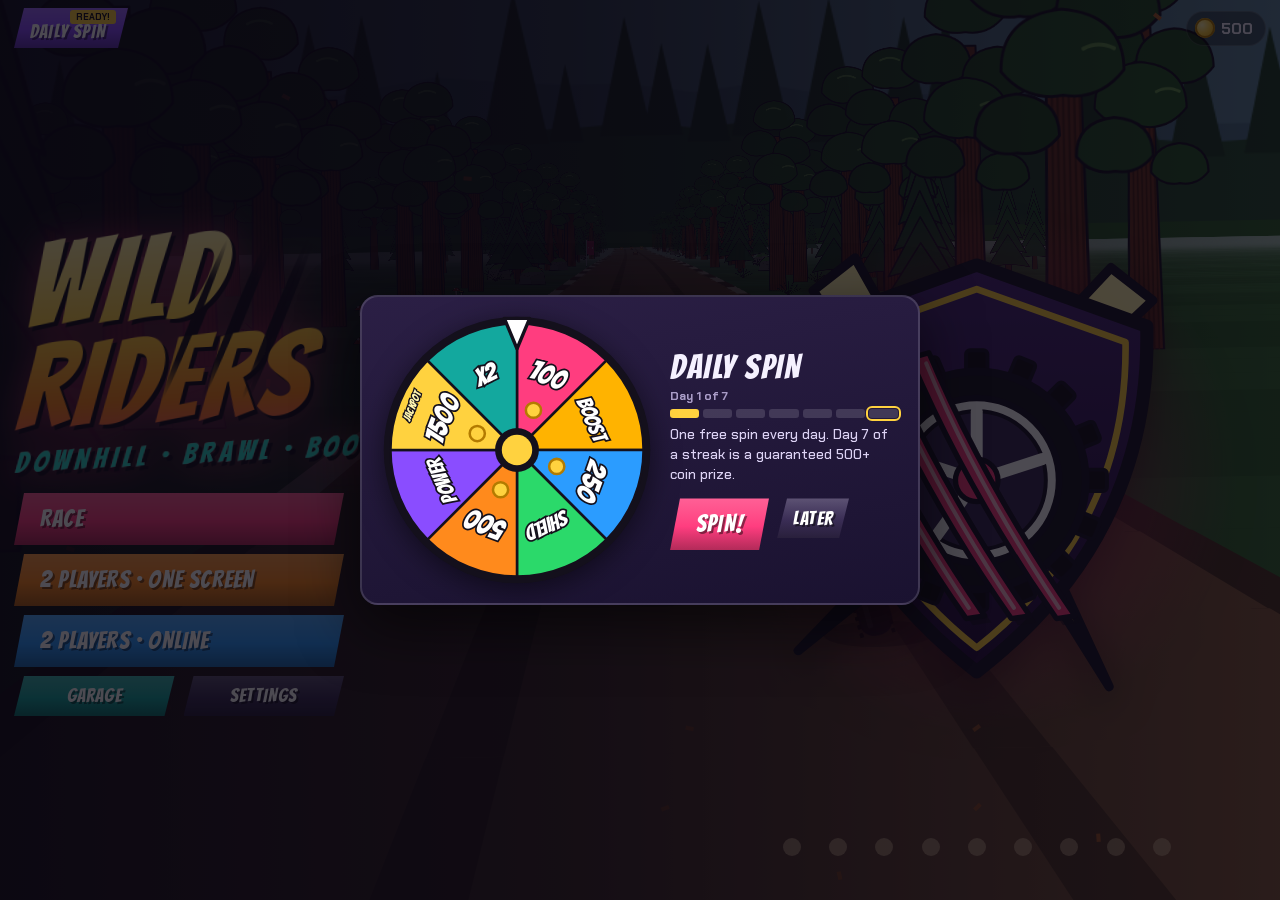
==== commit 12be5229: "Rework all 12 trails: each gets its own set piece, hazard, surface and mood Hollow redwoods + rollin" ====
--- a/index.html
+++ b/index.html
@@ -560,119 +560,142 @@
         lake (frozen lake both sides), ford (river across the trail)
    `look` tints the sky for the second trail of a biome (time of day). */
 const TRACKS = [
-  { id: "f1", biome: 0, name: "Fernline Descent", seed: 1101, len: 3300, curvy: 0.8, hilly: 0.8, ramps: 5, splits: 2, pads: 7, haz: 0.6,
-    blurb: "Flowing forest bends, a sunny meadow and a wooden bridge over the river.",
+  // Redwood Run ------------------------------------------------------------------------------------------------------
+  { id: "f1", biome: 0, name: "Fernline Descent", seed: 1101, len: 3300, curvy: 0.8, hilly: 0.8, ramps: 5, splits: 2, pads: 7, haz: 0.6, wide: 1.15,
+    movers: [{ id: "rlog", n: 7, amp: 0.95, spd: 0.95 }],
+    blurb: "Wide, sunny and fast: ride through hollow giant redwoods, dodge rolling logs, cross the river bridge.",
+    look: { sky: ["#5fb9f0", "#cdeedb", "#fff1b8"], fog: "#c6e6d0", sun: "#fff6cc", sunY: 0.16, sunX: 0.7 },
     plan: [
-      { t: "S", n: 80, d: 4, z: "deep" }, { t: "T", dir: 1, c: 3, n: 180, d: 30, z: "deep" }, { t: "T", dir: -1, c: 3.5, n: 160, d: 28, z: "deep" },
+      { t: "S", n: 80, d: 4, z: "deep" }, { t: "T", dir: 1, c: 3, n: 180, d: 30, z: "giants" }, { t: "T", dir: -1, c: 3.5, n: 160, d: 28, f: "tunnel", ts: "redwood" },
       { t: "S", n: 90, d: 10, z: "meadow" }, { t: "E", dir: -1, k: 3, c: 4, n: 210, d: 30, z: "meadow" }, { t: "T", dir: 1, c: 2.5, n: 130, d: 14, z: "river", f: "waterL" },
-      { t: "S", n: 70, d: 2, z: "river", f: "bridge" }, { t: "T", dir: -1, c: 4.5, n: 150, d: 34, z: "deep" }, { t: "X", n: 130, d: 40, z: "deep" },
+      { t: "S", n: 70, d: 2, z: "river", f: "bridge" }, { t: "T", dir: -1, c: 4.5, n: 150, d: 34, z: "giants" }, { t: "X", n: 130, d: 40, z: "deep" },
       { t: "T", dir: 1, c: 5, n: 130, d: 26, z: "camp" }, { t: "S", n: 90, d: 8, z: "camp" }, { t: "H", dir: -1, d: 6, z: "deep" },
-      { t: "C", n: 120, d: 60, z: "deep" }, { t: "T", dir: 1, c: 3, n: 170, d: 34, z: "meadow" }, { t: "E", dir: -1, k: 2, c: 3.5, n: 150, d: 24, z: "deep" },
-      { t: "T", dir: -1, c: 2, n: 150, d: 20, z: "river", f: "waterR" }, { t: "S", n: 100, d: 10, z: "deep" },
+      { t: "C", n: 120, d: 60, z: "giants" }, { t: "T", dir: 1, c: 3, n: 170, d: 34, f: "tunnel", ts: "redwood" }, { t: "E", dir: -1, k: 2, c: 3.5, n: 150, d: 24, z: "deep" },
+      { t: "T", dir: -1, c: 2, n: 150, d: 20, z: "river", f: "waterR" }, { t: "S", n: 100, d: 10, z: "meadow" },
     ] },
-  { id: "f2", biome: 0, name: "Giant's Staircase", seed: 1102, len: 3700, curvy: 0.9, hilly: 1.1, ramps: 7, splits: 2, pads: 8, haz: 0.85,
-    blurb: "Switchbacks down a cliff face, rock tunnels and a logging camp. Golden hour.",
-    look: { sky: ["#e98a4f", "#f6c08a", "#ffe6b0"], fog: "#e7c29a", sun: "#fff0c0", sunY: 0.3, sunX: 0.22 },
+  { id: "f2", biome: 0, name: "Giant's Staircase", seed: 1102, len: 3700, curvy: 0.9, hilly: 1.1, ramps: 6, splits: 1, pads: 8, haz: 0.85, wide: 0.85,
+    fallers: [{ id: "branch", n: 8 }],
+    blurb: "Foggy cliff ledges, a swaying rope bridge over the gorge, falling branches and a waterfall jump to finish.",
+    look: { sky: ["#8f9c9e", "#bfc9c8", "#dde3df"], fog: "#cdd6d3", sun: "#f4f6f0", sunY: 0.22, sunX: 0.3, weather: "fog", fogK: 2.5 },
     plan: [
-      { t: "S", n: 60, d: 6, z: "deep" }, { t: "T", dir: -1, c: 3, n: 140, d: 34, z: "deep", f: "mtn" }, { t: "SW", dir: 1, k: 3, d: 14, z: "deep", f: "mtn" },
-      { t: "ST", k: 4, d: 16, z: "camp" }, { t: "T", dir: 1, c: 4, n: 120, d: 30, f: "tunnel" }, { t: "C", n: 110, d: 64, z: "deep" },
-      { t: "SW", dir: -1, k: 2, d: 14, z: "deep", f: "mtn" }, { t: "T", dir: -1, c: 3, n: 140, d: 24, z: "camp" }, { t: "ST", k: 3, d: 18, z: "deep" },
-      { t: "E", dir: 1, k: 3, c: 4.5, n: 200, d: 40, z: "deep" }, { t: "H", dir: 1, d: 8, z: "deep", f: "mtn" }, { t: "X", n: 120, d: 50, z: "meadow" },
-      { t: "T", dir: -1, c: 5, n: 130, d: 30, f: "tunnel" }, { t: "S", n: 80, d: 12, z: "meadow" }, { t: "SW", dir: 1, k: 2, d: 16, z: "deep", f: "mtn" },
-      { t: "C", n: 120, d: 70, z: "deep" }, { t: "S", n: 80, d: 8, z: "meadow" },
+      { t: "S", n: 60, d: 6, z: "fog" }, { t: "T", dir: -1, c: 3, n: 140, d: 34, z: "fog", f: "mtn" }, { t: "SW", dir: 1, k: 3, d: 14, z: "fog", f: "mtn" },
+      { t: "ST", k: 4, d: 16, z: "camp" }, { t: "T", dir: 1, c: 4, n: 120, d: 30, f: "tunnel" }, { t: "S", n: 100, d: 4, f: "bridge", rs: "rope" },
+      { t: "C", n: 110, d: 64, z: "fog" }, { t: "SW", dir: -1, k: 2, d: 14, z: "fog", f: "mtn" }, { t: "T", dir: -1, c: 3, n: 140, d: 24, z: "camp" },
+      { t: "ST", k: 3, d: 18, z: "deep" }, { t: "E", dir: 1, k: 3, c: 4.5, n: 200, d: 40, z: "fog" }, { t: "S", n: 100, d: 4, f: "bridge", rs: "rope" },
+      { t: "H", dir: 1, d: 8, z: "fog", f: "mtn" }, { t: "X", n: 120, d: 50, z: "meadow" }, { t: "T", dir: -1, c: 5, n: 130, d: 30, f: "tunnel" },
+      { t: "SW", dir: 1, k: 2, d: 16, z: "fog", f: "mtn" }, { t: "S", n: 60, d: 4, z: "falls", f: "waterL" }, { t: "C", n: 130, d: 72, z: "falls", j: 1, jat: 0.15, jr: "stoneramp" },
+      { t: "S", n: 80, d: 8, z: "river", f: "waterR" },
     ] },
-  { id: "d1", biome: 1, name: "Mesa Drop", seed: 2201, len: 3500, curvy: 0.75, hilly: 1.0, ramps: 6, splits: 2, pads: 8, haz: 0.7,
-    blurb: "Winding red-rock canyons, an adobe village and a plunge off the mesa edge.",
+  // Saffron Dunes ----------------------------------------------------------------------------------------------------
+  { id: "d1", biome: 1, name: "Fortress Drop", seed: 2201, len: 3500, curvy: 0.75, hilly: 1.0, ramps: 5, splits: 2, pads: 8, haz: 0.7,
+    movers: [{ id: "camel", n: 6, amp: 0.85, spd: 0.32 }], obs: ["cart", "pots", "boulder"],
+    blurb: "A desert fort town: drop off the fort walls, race narrow stone alleys and stairs, dodge camels in the market.",
+    look: { sky: ["#3f8fd0", "#a8d6ee", "#ffe6b0"], ground: ["#e3ad6a", "#d9a25e"] },
     plan: [
-      { t: "S", n: 90, d: 4, z: "open" }, { t: "T", dir: 1, c: 2, n: 200, d: 20, z: "open" }, { t: "E", dir: -1, k: 4, c: 4.5, n: 260, d: 36, f: "canyon" },
-      { t: "S", n: 100, d: 6, z: "pueblo" }, { t: "T", dir: -1, c: 3, n: 150, d: 20, z: "pueblo" }, { t: "X", n: 150, d: 60, z: "open" },
-      { t: "C", n: 130, d: 74, z: "open", f: "cliffR" }, { t: "T", dir: 1, c: 3.5, n: 160, d: 30, z: "open" }, { t: "E", dir: 1, k: 3, c: 5, n: 200, d: 30, f: "canyon" },
-      { t: "S", n: 120, d: 10, z: "oasis", f: "waterR" }, { t: "T", dir: -1, c: 2.5, n: 160, d: 20, z: "oasis" }, { t: "H", dir: 1, d: 6, f: "canyon" },
-      { t: "S", n: 160, d: 12, z: "open" }, { t: "T", dir: -1, c: 4, n: 150, d: 34, z: "open" }, { t: "S", n: 100, d: 8, z: "pueblo" },
+      { t: "S", n: 80, d: 4, z: "fort", g: "fortgate", ge: 999 }, { t: "T", dir: 1, c: 2, n: 160, d: 16, z: "fort" }, { t: "ST", k: 3, d: 14, z: "fort" },
+      { t: "E", dir: -1, k: 4, c: 4.5, n: 240, d: 30, z: "market", f: "canyon", ws: "fort" }, { t: "S", n: 100, d: 6, z: "market" }, { t: "T", dir: -1, c: 3, n: 150, d: 20, z: "market" },
+      { t: "X", n: 140, d: 60, z: "fort", j: 1, jat: 0.12, jr: "stoneramp" }, { t: "C", n: 130, d: 74, z: "open", f: "cliffR" }, { t: "T", dir: 1, c: 3.5, n: 160, d: 30, z: "open" },
+      { t: "E", dir: 1, k: 3, c: 5, n: 200, d: 30, z: "market", f: "canyon", ws: "fort" }, { t: "S", n: 120, d: 10, z: "oasis", f: "waterR" }, { t: "H", dir: 1, d: 6, z: "fort", f: "canyon", ws: "fort" },
+      { t: "S", n: 160, d: 12, z: "market", g: "fortgate", ge: 999 }, { t: "T", dir: -1, c: 4, n: 150, d: 34, z: "open" }, { t: "S", n: 100, d: 8, z: "fort" },
     ] },
-  { id: "d2", biome: 1, name: "Sandstorm Alley", seed: 2202, len: 3800, curvy: 0.9, hilly: 0.9, ramps: 6, splits: 3, pads: 9, haz: 0.9, storm: 1,
-    blurb: "Flat-out desert straights cut by hairpins and a dark slot canyon. Hazy sunset.",
+  { id: "d2", biome: 1, name: "Sandstorm Alley", seed: 2202, len: 3800, curvy: 0.85, hilly: 1.25, ramps: 6, splits: 2, pads: 9, haz: 0.9, storm: 1, wide: 1.2, deep: 1, surfN: 1.6,
+    blurb: "Giant rolling dunes with huge crest launches, deep sand off the trail, sandstorms and a dark slot canyon.",
     look: { sky: ["#c9653a", "#ee9f62", "#ffd49a"], fog: "#f0bb85", sun: "#fff3d0", sunY: 0.26, sunX: 0.7 },
     plan: [
-      { t: "S", n: 200, d: 14, z: "open" }, { t: "H", dir: -1, d: 6, f: "canyon" }, { t: "S", n: 240, d: 20, z: "open" }, { t: "H", dir: 1, d: 6, f: "canyon" },
-      { t: "S", n: 160, d: 12, z: "oasis", f: "waterL" }, { t: "T", dir: 1, c: 3, n: 140, d: 20, z: "oasis" }, { t: "S", n: 220, d: 22, z: "open" },
-      { t: "T", dir: -1, c: 4, n: 120, d: 20, f: "tunnel" }, { t: "S", n: 200, d: 18, z: "open" }, { t: "SW", dir: -1, k: 2, d: 10, f: "canyon" },
-      { t: "S", n: 240, d: 24, z: "pueblo" }, { t: "H", dir: 1, d: 6, f: "canyon" }, { t: "C", n: 140, d: 60, z: "open" }, { t: "S", n: 200, d: 14, z: "open" },
+      { t: "S", n: 160, d: 14, z: "dunes" }, { t: "X", n: 160, d: 30, z: "dunes" }, { t: "H", dir: -1, d: 6, f: "canyon" },
+      { t: "X", n: 200, d: 40, z: "dunes", j: 1, jat: 0.18, jr: "sandramp" }, { t: "S", n: 160, d: 12, z: "oasis", f: "waterL" }, { t: "T", dir: 1, c: 3, n: 140, d: 20, z: "oasis" },
+      { t: "X", n: 200, d: 40, z: "dunes" }, { t: "T", dir: -1, c: 4, n: 120, d: 20, f: "tunnel" }, { t: "X", n: 180, d: 30, z: "dunes", j: 1, jat: 0.18, jr: "sandramp" },
+      { t: "SW", dir: -1, k: 2, d: 10, f: "canyon" }, { t: "X", n: 220, d: 40, z: "dunes" }, { t: "H", dir: 1, d: 6, f: "canyon" },
+      { t: "C", n: 140, d: 60, z: "dunes" }, { t: "S", n: 200, d: 14, z: "dunes" },
     ] },
-  { id: "g1", biome: 2, name: "Frostbite Run", seed: 3301, len: 3600, curvy: 0.85, hilly: 1.1, ramps: 7, splits: 2, pads: 8, haz: 0.8,
-    blurb: "Ski-resort slalom past the lodges, an ice tunnel and a bridge over a crevasse.",
+  // Glacier Peak -----------------------------------------------------------------------------------------------------
+  { id: "g1", biome: 2, name: "Frostbite Run", seed: 3301, len: 3600, curvy: 0.85, hilly: 1.1, ramps: 7, splits: 2, pads: 8, haz: 0.8, grip: 0.8, surfN: 1.3,
+    blurb: "Ski-resort slalom on low-grip snow, black ice you can barely see, and a glowing blue ice cave.",
+    look: { surf: "blackice" },
     plan: [
       { t: "S", n: 80, d: 6, z: "resort" }, { t: "E", dir: 1, k: 4, c: 3.5, n: 260, d: 40, z: "resort" }, { t: "S", n: 100, d: 10, z: "resort" },
-      { t: "T", dir: -1, c: 3, n: 160, d: 30, z: "bowl" }, { t: "X", n: 120, d: 40, z: "bowl" }, { t: "T", dir: 1, c: 4.5, n: 150, d: 30, f: "tunnel" },
+      { t: "T", dir: -1, c: 3, n: 160, d: 30, z: "bowl" }, { t: "X", n: 120, d: 40, z: "bowl" }, { t: "T", dir: 1, c: 4.5, n: 170, d: 30, f: "tunnel", ts: "icecave" },
       { t: "E", dir: -1, k: 3, c: 4, n: 210, d: 34, z: "icefall" }, { t: "S", n: 110, d: 14, z: "resort" }, { t: "H", dir: 1, d: 6, z: "icefall", f: "mtn" },
       { t: "C", n: 140, d: 70, z: "bowl" }, { t: "S", n: 80, d: 6, z: "icefall", f: "bridge" }, { t: "T", dir: -1, c: 3, n: 150, d: 24, z: "resort" },
       { t: "E", dir: 1, k: 3, c: 3.5, n: 200, d: 30, z: "resort" }, { t: "S", n: 120, d: 10, z: "resort" },
     ] },
-  { id: "g2", biome: 2, name: "Avalanche!", seed: 3302, len: 3900, curvy: 0.75, hilly: 1.3, ramps: 8, splits: 2, pads: 10, haz: 0.9, avalanche: 1,
-    blurb: "Steep chutes, cliff ledges and an avalanche shed, with the mountain right behind you. Grey storm sky.",
+  { id: "g2", biome: 2, name: "Avalanche!", seed: 3302, len: 3900, curvy: 0.75, hilly: 1.5, ramps: 6, splits: 2, pads: 10, haz: 0.9, avalanche: 1,
+    movers: [{ id: "snowroll", n: 6, amp: 1.0, spd: 0.8 }],
+    blurb: "Steeper than ever: crevasse jumps, rolling snowballs, and the mountain itself right behind you.",
     look: { sky: ["#7489a8", "#bccadc", "#eef3fa"], fog: "#dfe7f2", sun: "#f4f7ff", sunY: 0.14, sunX: 0.4 },
     plan: [
       { t: "S", n: 60, d: 10, z: "bowl" }, { t: "C", n: 160, d: 90, z: "bowl" }, { t: "T", dir: -1, c: 3, n: 150, d: 50, z: "icefall", f: "mtn" },
-      { t: "C", n: 140, d: 84, z: "bowl" }, { t: "T", dir: 1, c: 4, n: 140, d: 40, f: "tunnel" }, { t: "C", n: 150, d: 90, z: "bowl" },
+      { t: "C", n: 180, d: 84, z: "crevasse", gap: 2 }, { t: "T", dir: 1, c: 4, n: 140, d: 40, f: "tunnel" }, { t: "C", n: 150, d: 90, z: "bowl" },
       { t: "S", n: 80, d: 20, z: "icefall", f: "bridge" }, { t: "T", dir: -1, c: 4.5, n: 140, d: 50, z: "icefall", f: "mtn" }, { t: "X", n: 140, d: 70, z: "bowl" },
-      { t: "E", dir: 1, k: 3, c: 4, n: 210, d: 70, z: "icefall" }, { t: "C", n: 160, d: 96, z: "bowl" }, { t: "T", dir: 1, c: 3, n: 150, d: 50, z: "icefall", f: "mtn" },
+      { t: "E", dir: 1, k: 3, c: 4, n: 210, d: 70, z: "icefall" }, { t: "C", n: 180, d: 96, z: "crevasse", gap: 2 }, { t: "T", dir: 1, c: 3, n: 150, d: 50, z: "icefall", f: "mtn" },
       { t: "S", n: 100, d: 20, z: "resort" },
     ] },
-  { id: "m1", biome: 3, name: "Tea Terrace Twist", seed: 4401, len: 3700, curvy: 1.0, hilly: 1.0, ramps: 6, splits: 2, pads: 8, haz: 0.85,
-    blurb: "Non-stop S-bends through tea terraces, a festival village and two river fords.",
+  // Monsoon Ghats ----------------------------------------------------------------------------------------------------
+  { id: "m1", biome: 3, name: "Tea Terrace Twist", seed: 4401, len: 3700, curvy: 1.0, hilly: 1.0, ramps: 6, splits: 2, pads: 8, haz: 0.85, surfN: 1.4,
+    blurb: "Heavy rain on the tea terraces: non-stop S-bends, splashing puddles, river fords and a jump down the terrace steps.",
+    look: { surf: "water", rainK: 1.7, sky: ["#4f6c78", "#8aa6a2", "#c9d8c4"], fog: "#9ab5a6" },
     plan: [
       { t: "S", n: 70, d: 6, z: "terrace" }, { t: "E", dir: -1, k: 5, c: 4, n: 320, d: 40, z: "terrace" }, { t: "S", n: 90, d: 8, z: "village" },
       { t: "E", dir: 1, k: 3, c: 3.5, n: 200, d: 20, z: "village" }, { t: "T", dir: 1, c: 3, n: 140, d: 16, z: "terrace", f: "ford" },
-      { t: "E", dir: -1, k: 4, c: 4.5, n: 260, d: 40, z: "terrace" }, { t: "H", dir: -1, d: 6, z: "jungle", f: "mtn" }, { t: "E", dir: 1, k: 4, c: 4, n: 260, d: 34, z: "jungle" },
-      { t: "S", n: 90, d: 8, z: "village" }, { t: "E", dir: -1, k: 5, c: 4.5, n: 320, d: 44, z: "terrace" }, { t: "T", dir: -1, c: 3, n: 150, d: 20, z: "terrace", f: "ford" },
-      { t: "S", n: 90, d: 8, z: "village" },
+      { t: "ST", k: 4, d: 18, z: "terrace", j: 1, jat: 0.04, jr: "stoneramp" }, { t: "E", dir: -1, k: 4, c: 4.5, n: 260, d: 40, z: "terrace" }, { t: "H", dir: -1, d: 6, z: "jungle", f: "mtn" },
+      { t: "E", dir: 1, k: 4, c: 4, n: 260, d: 34, z: "jungle" }, { t: "S", n: 90, d: 8, z: "village" }, { t: "E", dir: -1, k: 5, c: 4.5, n: 320, d: 44, z: "terrace" },
+      { t: "T", dir: -1, c: 3, n: 150, d: 20, z: "terrace", f: "ford" }, { t: "S", n: 90, d: 8, z: "village" },
     ] },
   { id: "m2", biome: 3, name: "Waterfall Gauntlet", seed: 4402, len: 4000, curvy: 0.95, hilly: 1.2, ramps: 8, splits: 2, pads: 9, haz: 1.0,
-    blurb: "Jungle gorge bridges, cliffside hairpins and two rides right behind the waterfalls. Misty morning.",
-    look: { sky: ["#6f8d9c", "#b6cbc6", "#e9efdb"], fog: "#c3d3c7", sun: "#fbfbea", sunY: 0.16, sunX: 0.62 },
+    movers: [{ id: "vine", n: 6, amp: 0.8, spd: 0.9 }],
+    blurb: "Jungle night with fireflies: ride behind two waterfalls, through a crumbling temple hall, and dodge swinging vines.",
+    look: { sky: ["#071420", "#123038", "#28483f"], fog: "#183229", sun: "#eef6d8", sunY: 0.16, sunX: 0.62, dark: 1, darkK: 0.6, aurora: 0, weather: "fireflies" },
     plan: [
       { t: "S", n: 80, d: 8, z: "jungle" }, { t: "T", dir: 1, c: 3.5, n: 170, d: 36, z: "jungle", f: "waterR" }, { t: "S", n: 90, d: 4, z: "jungle", f: "bridge" },
       { t: "T", dir: -1, c: 4, n: 150, d: 34, z: "jungle", f: "mtn" }, { t: "SW", dir: 1, k: 2, d: 12, z: "jungle", f: "mtn" }, { t: "T", dir: -1, c: 3, n: 130, d: 20, f: "falls" },
-      { t: "E", dir: 1, k: 3, c: 4.5, n: 210, d: 40, z: "jungle" }, { t: "S", n: 90, d: 4, z: "jungle", f: "bridge" }, { t: "X", n: 130, d: 50, z: "jungle" },
-      { t: "H", dir: 1, d: 8, z: "jungle", f: "mtn" }, { t: "C", n: 130, d: 64, z: "jungle" }, { t: "T", dir: -1, c: 3, n: 150, d: 20, z: "village" },
-      { t: "E", dir: 1, k: 3, c: 4, n: 210, d: 34, z: "terrace" }, { t: "T", dir: 1, c: 3, n: 140, d: 20, f: "falls" }, { t: "S", n: 100, d: 10, z: "village" },
+      { t: "E", dir: 1, k: 3, c: 4.5, n: 210, d: 40, z: "ruins" }, { t: "T", dir: 1, c: 3, n: 160, d: 24, f: "tunnel", ts: "temple" }, { t: "S", n: 90, d: 4, z: "ruins", f: "bridge" },
+      { t: "X", n: 130, d: 50, z: "jungle" }, { t: "H", dir: 1, d: 8, z: "jungle", f: "mtn" }, { t: "C", n: 130, d: 64, z: "jungle" },
+      { t: "T", dir: -1, c: 3, n: 150, d: 20, z: "ruins" }, { t: "E", dir: 1, k: 3, c: 4, n: 210, d: 34, z: "jungle" }, { t: "T", dir: 1, c: 3, n: 140, d: 20, f: "falls" },
+      { t: "S", n: 100, d: 10, z: "village" },
     ] },
-  { id: "v1", biome: 4, name: "Ashfall Chute", seed: 5501, len: 3800, curvy: 0.85, hilly: 1.1, ramps: 7, splits: 2, pads: 9, haz: 0.95,
-    blurb: "Steep chutes beside lava rivers, big crest jumps and a glowing lava tube.",
+  // Ember Caldera ----------------------------------------------------------------------------------------------------
+  { id: "v1", biome: 4, name: "Ashfall Chute", seed: 5501, len: 3800, curvy: 0.85, hilly: 1.1, ramps: 6, splits: 2, pads: 9, haz: 0.95,
+    bursts: { n: 8, kind: "lava" },
+    blurb: "Lava valley chutes, bridges that crumble behind you, ground that erupts, and a glowing lava tube.",
     plan: [
       { t: "S", n: 70, d: 10, z: "ash" }, { t: "C", n: 180, d: 100, z: "ash" }, { t: "T", dir: -1, c: 3, n: 170, d: 40, z: "ash", f: "lavaR" },
-      { t: "X", n: 130, d: 60, z: "ash" }, { t: "C", n: 160, d: 100, z: "obsidian" }, { t: "T", dir: 1, c: 4, n: 150, d: 44, f: "tunnel" },
-      { t: "C", n: 150, d: 90, z: "ash", f: "lavaL" }, { t: "X", n: 130, d: 60, z: "obsidian" }, { t: "E", dir: -1, k: 3, c: 4, n: 200, d: 60, z: "obsidian" },
-      { t: "C", n: 170, d: 100, z: "ash" }, { t: "T", dir: 1, c: 3, n: 150, d: 40, z: "ash", f: "lavaL" }, { t: "S", n: 100, d: 14, z: "ash" },
+      { t: "S", n: 100, d: 6, z: "ash", f: "bridge", cr: 1 }, { t: "X", n: 130, d: 60, z: "ash" }, { t: "C", n: 160, d: 100, z: "obsidian" },
+      { t: "T", dir: 1, c: 4, n: 150, d: 44, f: "tunnel" }, { t: "C", n: 150, d: 90, z: "ash", f: "lavaL" }, { t: "S", n: 100, d: 6, z: "obsidian", f: "bridge", cr: 1 },
+      { t: "X", n: 130, d: 60, z: "obsidian" }, { t: "E", dir: -1, k: 3, c: 4, n: 200, d: 60, z: "obsidian" }, { t: "C", n: 170, d: 100, z: "ash" },
+      { t: "S", n: 100, d: 6, z: "ash", f: "bridge", cr: 1 }, { t: "T", dir: 1, c: 3, n: 150, d: 40, z: "ash", f: "lavaL" }, { t: "S", n: 100, d: 14, z: "ash" },
     ] },
-  { id: "v2", biome: 4, name: "Geyser Gorge", seed: 5502, len: 4100, curvy: 1.0, hilly: 1.2, ramps: 8, splits: 2, pads: 10, haz: 1.05,
-    blurb: "A narrow gorge, cliff switchbacks, an obsidian field and bridges over the lava lake. Violet night.",
+  { id: "v2", biome: 4, name: "Geyser Gorge", seed: 5502, len: 4100, curvy: 1.0, hilly: 1.2, ramps: 7, splits: 1, pads: 10, haz: 1.0,
+    fallers: [{ id: "fallrock", n: 8 }],
+    blurb: "A narrow gorge, cliff switchbacks and lava-lake bridges, then into the crater: falling rocks, spiral to the core.",
     look: { sky: ["#0d0817", "#35173d", "#9c3636"], fog: "#3d1f33", sun: "#ffc08a", sunY: 0.36, sunX: 0.7 },
     plan: [
       { t: "S", n: 70, d: 8, z: "ash" }, { t: "E", dir: 1, k: 4, c: 4.5, n: 260, d: 44, f: "canyon" }, { t: "S", n: 90, d: 10, z: "ash", f: "bridge" },
-      { t: "SW", dir: -1, k: 3, d: 12, z: "ash", f: "mtn" }, { t: "T", dir: 1, c: 4, n: 160, d: 30, f: "tunnel" }, { t: "S", n: 110, d: 14, z: "obsidian" },
-      { t: "E", dir: -1, k: 3, c: 5, n: 220, d: 40, f: "canyon" }, { t: "H", dir: -1, d: 8, z: "ash", f: "mtn" }, { t: "X", n: 130, d: 50, z: "obsidian" },
-      { t: "T", dir: 1, c: 3, n: 150, d: 24, z: "ash", f: "lavaR" }, { t: "S", n: 90, d: 8, z: "ash", f: "bridge" }, { t: "E", dir: 1, k: 4, c: 4.5, n: 260, d: 44, z: "ash" },
-      { t: "SW", dir: 1, k: 2, d: 12, z: "obsidian", f: "mtn" }, { t: "S", n: 110, d: 10, z: "obsidian" },
+      { t: "SW", dir: -1, k: 3, d: 12, z: "ash", f: "mtn" }, { t: "S", n: 110, d: 14, z: "obsidian" }, { t: "E", dir: -1, k: 3, c: 5, n: 220, d: 40, f: "canyon" },
+      { t: "X", n: 130, d: 50, z: "obsidian" }, { t: "S", n: 90, d: 8, z: "ash", f: "bridge" }, { t: "T", dir: 1, c: 4, n: 180, d: 30, f: "tunnel", ts: "crater" },
+      { t: "E", dir: 1, k: 3, c: 4.5, n: 220, d: 44, z: "crater", f: "lavaR" }, { t: "T", dir: -1, c: 4, n: 180, d: 30, f: "tunnel", ts: "crater" }, { t: "SW", dir: 1, k: 2, d: 12, z: "crater", f: "mtn" },
+      { t: "T", dir: 1, c: 5.5, n: 190, d: 40, f: "tunnel", ts: "crater" }, { t: "S", n: 100, d: 10, z: "crater", f: "lavaL" },
     ] },
-  { id: "t1", biome: 5, name: "Northern Lights", seed: 6601, len: 3900, curvy: 0.9, hilly: 1.0, ramps: 7, splits: 2, pads: 9, haz: 0.95,
-    blurb: "Wide frozen plains, two crossings over a frozen lake and a lantern-lit igloo village.",
+  // Aurora Tundra ----------------------------------------------------------------------------------------------------
+  { id: "t1", biome: 5, name: "Northern Lights", seed: 6601, len: 3900, curvy: 0.9, hilly: 1.0, ramps: 7, splits: 1, pads: 9, haz: 0.95, wide: 1.25, surfN: 1.2,
+    blurb: "Wide open ice under the aurora: the frozen lake cracks into two lanes, thin ice slows you, igloo village.",
+    look: { surf: "thinice" },
     plan: [
       { t: "S", n: 90, d: 6, z: "forest" }, { t: "T", dir: 1, c: 2.5, n: 220, d: 24, z: "plains" }, { t: "T", dir: -1, c: 2.5, n: 200, d: 24, z: "plains" },
-      { t: "S", n: 140, d: 6, z: "lake", f: "lake" }, { t: "T", dir: 1, c: 3, n: 150, d: 16, z: "village" }, { t: "S", n: 90, d: 6, z: "village" },
+      { t: "S", n: 160, d: 6, z: "lake", f: "lake", fork: 1 }, { t: "T", dir: 1, c: 3, n: 150, d: 16, z: "village" }, { t: "S", n: 90, d: 6, z: "village" },
       { t: "E", dir: -1, k: 4, c: 4, n: 260, d: 36, z: "forest" }, { t: "X", n: 130, d: 40, z: "plains" }, { t: "T", dir: -1, c: 3.5, n: 170, d: 30, z: "plains" },
-      { t: "S", n: 140, d: 6, z: "lake", f: "lake" }, { t: "E", dir: 1, k: 3, c: 4, n: 210, d: 30, z: "forest" }, { t: "H", dir: 1, d: 6, z: "forest" },
+      { t: "S", n: 160, d: 6, z: "lake", f: "lake", fork: 1 }, { t: "E", dir: 1, k: 3, c: 4, n: 210, d: 30, z: "forest" }, { t: "H", dir: 1, d: 6, z: "forest" },
       { t: "T", dir: -1, c: 3, n: 170, d: 20, z: "village" }, { t: "S", n: 110, d: 8, z: "village" },
     ] },
-  { id: "t2", biome: 5, name: "Midnight Lake", seed: 6602, len: 4200, curvy: 1.0, hilly: 1.1, ramps: 8, splits: 2, pads: 10, haz: 1.1,
-    blurb: "Along the lakeshore, through glowing crystal caves and down icy switchbacks.",
+  { id: "t2", biome: 5, name: "Aurora Pines", seed: 6602, len: 4200, curvy: 1.0, hilly: 1.1, ramps: 7, splits: 2, pads: 10, haz: 1.0,
+    movers: [{ id: "reindeer", n: 7, amp: 1.0, spd: 0.4 }],
+    blurb: "Deep pine forest and glowing crystal caves, reindeer crossing the trail, and a ski-jump under the aurora.",
     look: { sky: ["#02060f", "#06182b", "#0f3846"], fog: "#0f2a3e" },
     plan: [
-      { t: "S", n: 80, d: 6, z: "forest" }, { t: "T", dir: -1, c: 3, n: 200, d: 24, z: "forest", f: "waterL" }, { t: "T", dir: 1, c: 2.5, n: 180, d: 16, z: "village", f: "waterL" },
-      { t: "T", dir: 1, c: 4, n: 160, d: 30, f: "cave" }, { t: "SW", dir: -1, k: 3, d: 12, z: "forest", f: "mtn" }, { t: "S", n: 100, d: 6, z: "lake", f: "bridge" },
-      { t: "E", dir: 1, k: 3, c: 4.5, n: 210, d: 34, z: "forest" }, { t: "T", dir: -1, c: 3, n: 170, d: 20, z: "plains", f: "waterR" }, { t: "C", n: 140, d: 60, z: "forest" },
-      { t: "T", dir: 1, c: 4, n: 160, d: 30, f: "cave" }, { t: "E", dir: -1, k: 4, c: 4, n: 260, d: 34, z: "forest" }, { t: "S", n: 120, d: 6, z: "lake", f: "lake" },
-      { t: "H", dir: -1, d: 6, z: "forest" }, { t: "S", n: 110, d: 8, z: "village" },
+      { t: "S", n: 80, d: 6, z: "pines" }, { t: "T", dir: -1, c: 3, n: 200, d: 24, z: "pines" }, { t: "T", dir: 1, c: 2.5, n: 180, d: 16, z: "village", f: "waterL" },
+      { t: "T", dir: 1, c: 4, n: 160, d: 30, f: "cave" }, { t: "SW", dir: -1, k: 3, d: 12, z: "pines", f: "mtn" }, { t: "S", n: 100, d: 6, z: "lake", f: "bridge" },
+      { t: "E", dir: 1, k: 3, c: 4.5, n: 210, d: 34, z: "pines" }, { t: "T", dir: -1, c: 3, n: 170, d: 20, z: "pines" }, { t: "C", n: 140, d: 60, z: "forest" },
+      { t: "T", dir: 1, c: 4, n: 160, d: 30, f: "cave" }, { t: "E", dir: -1, k: 4, c: 4, n: 260, d: 34, z: "pines" }, { t: "H", dir: -1, d: 6, z: "forest" },
+      { t: "X", n: 150, d: 50, z: "plains", j: 1, jat: 0.15, jr: "skijump" }, { t: "S", n: 110, d: 8, z: "village" },
     ] },
 ];
 
@@ -1911,7 +1934,7 @@
   const kit = biomeKit(biome);
   if (track) {
     for (const s of track.segs) for (const sp of s.sprites) if (!kit[sp.id]) ids.add(sp.id);
-    for (const b of track.def.plan) if (b.ts && KIT_EXTRA[b.ts]) Object.assign(kit, KIT_EXTRA[b.ts](biome));
+    for (const b of track.def.plan) for (const k of [b.ts, b.ws]) if (k && KIT_EXTRA[k]) Object.assign(kit, KIT_EXTRA[k](biome));
   }
   [...ids].forEach((id) => { if (!W[id]) ids.delete(id); });              // kit pieces (walls, tunnels) are built from the kit below
   const out = { sprites: {}, items: {} };
@@ -2041,6 +2064,171 @@
     manor: { near: [["ironfence", 3], ["lantern", 2], ["pumpkins", 2]], dens: 0.65 },
   },
 };
+
+/* ======================= NATURE TRAIL REWORK (each of the 12 trails gets its own set piece and hazard) ======================= */
+// generic big jumps (full-width launch ramps)
+function bigRampSVG(w, top, side, stripe) {
+  let s = SV.path(`M10 146 L${w * 0.16} 24 L${w * 0.84} 24 L${w - 10} 146Z`, side, 3);
+  for (let i = 1; i < 6; i++) s += `<path d="M${10 + i * w * 0.026} ${146 - i * 20.3} L${w - 10 - i * w * 0.026} ${146 - i * 20.3}" stroke="${shade(side, -0.25)}" stroke-width="3"/>`;
+  s += SV.rect(w * 0.15, 14, w * 0.7, 14, 5, top, 3);
+  if (stripe) for (let x = w * 0.18; x < w * 0.82; x += 60) s += `<rect x="${x}" y="15" width="30" height="12" fill="${stripe}"/>`;
+  return s;
+}
+def("bigramp", 640, 150, 4400, () => bigRampSVG(640, "#ffd23f", "#c8924f", OL));
+def("sandramp", 640, 150, 4400, () => bigRampSVG(640, "#f6dca0", "#e0a865", null) + `<path d="M60 140 Q320 70 580 140" stroke="#f2cf91" stroke-width="10" fill="none" opacity=".7"/>`);
+def("gapramp", 440, 150, 2900, () => bigRampSVG(440, "#bfe9ff", "#e8f0fa", "#2b7de9"));
+def("skijump", 640, 150, 4400, () => bigRampSVG(640, "#ffffff", "#dbe6f4", "#e2433b") + `<path d="M120 60 L520 60" stroke="#e2433b" stroke-width="6"/>`);
+def("stoneramp", 640, 150, 4400, () => bigRampSVG(640, "#c9c2a8", "#8f8a78", null));
+
+// Fernline: rolling logs and hollow giant redwoods you ride through
+def("rlog", 300, 120, 1400, () => {
+  let s = SV.rect(40, 30, 220, 80, 38, "#7b4a2a", 3);
+  for (let i = 0; i < 4; i++) s += `<path d="M${80 + i * 45} 36 Q${96 + i * 45} 70 ${82 + i * 45} 104" stroke="#5e3519" stroke-width="3" fill="none"/>`;
+  s += SV.ell(42, 70, 30, 40, "#d9a86a", 3) + `<ellipse cx="42" cy="70" rx="16" ry="22" fill="none" stroke="#9b6a3a" stroke-width="2.5"/><ellipse cx="42" cy="70" rx="6" ry="8" fill="none" stroke="#9b6a3a" stroke-width="2.5"/>`;
+  return s;
+}, { obstacle: "log" });
+KIT_EXTRA.redwood = () => ({
+  portal_redwood: { w: 1600, h: 900, ww: 16000, svg: () => {
+    let s = `<path fill-rule="evenodd" d="M240 900 Q200 500 360 0 L1240 0 Q1400 500 1360 900 Z ${PORTAL_HOLE}" fill="#8a3f24" stroke="${OL}" stroke-width="4"/>`;
+    for (let i = 0; i < 12; i++) { const x = 300 + i * 92; s += `<path d="M${x} 0 Q${x + (i % 2 ? 30 : -30)} 450 ${x + (x < 800 ? -40 : 40)} 900" stroke="#5e2a17" stroke-width="8" fill="none" opacity=".75"/>`; }
+    s += `<path fill-rule="evenodd" d="M540 900 L540 650 Q540 500 800 486 Q1060 500 1060 650 L1060 900 Z ${PORTAL_HOLE}" fill="#d9a86a" stroke="${OL}" stroke-width="4"/>`;
+    s += `<path d="M566 900 L566 664 Q566 524 800 512 Q1034 524 1034 664 L1034 900" stroke="#9b6a3a" stroke-width="5" fill="none"/>`;
+    s += SV.path("M200 900 Q260 820 380 860 Q300 900 200 900Z M1400 900 Q1340 820 1220 860 Q1300 900 1400 900Z", "#5aa046", 3);
+    s += SV.ell(500, 260, 120, 60, "#3f8a32", 3) + SV.ell(1120, 340, 110, 56, "#3f8a32", 3);
+    return s;
+  } },
+  rib_redwood: { w: 560, h: 400, ww: 5600, svg: () => {
+    let s = `<path fill-rule="evenodd" d="M0 400 L0 0 L560 0 L560 400 Z ${RIB_HOLE}" fill="#9b5a33" stroke="${OL}" stroke-width="3"/>`;
+    for (let i = 0; i < 4; i++) s += `<path d="M${76 - i * 16} 400 L${76 - i * 16} ${176 - i * 6} Q${76 - i * 16} ${74 - i * 18} 280 ${64 - i * 16} Q${484 + i * 16} ${74 - i * 18} ${484 + i * 16} ${176 - i * 6} L${484 + i * 16} 400" stroke="${i % 2 ? "#c98a55" : "#7a3f22"}" stroke-width="7" fill="none"/>`;
+    return s;
+  } },
+});
+// Giant's Staircase: rope bridge rails and falling branches
+def("rail_rope", 60, 130, 320, () => SV.rect(22, 30, 16, 98, 4, "#7b4a2a", 2.5) + `<path d="M-30 40 Q30 56 90 40 M-30 72 Q30 88 90 72" stroke="#d9b07a" stroke-width="5" fill="none"/>`);
+def("branch", 340, 150, 1500, () => SV.poly([[20, 120], [140, 92], [320, 70]], 16, "#6b4423") + SV.poly([[140, 92], [200, 40]], 9, "#6b4423") +
+  SV.ell(220, 34, 50, 26, "#3f8a32", 3) + SV.ell(300, 60, 40, 24, "#3f8a32", 3) + SV.ell(110, 70, 34, 20, "#4f9b3c", 3), { solid: 1, obstacle: "rock" });
+
+// Fortress Drop: desert fort town, market, camels
+KIT_EXTRA.fort = () => ({
+  wall_fort: { w: 300, h: 420, ww: 3400, solid: 1, svg: () => {
+    let s = SV.path("M0 420 L0 60 L40 60 L40 30 L80 30 L80 60 L120 60 L120 30 L160 30 L160 60 L200 60 L200 30 L240 30 L240 60 L300 60 L300 420Z", "#d9a26a", 3);
+    for (let y = 100; y < 420; y += 40) s += `<path d="M0 ${y} L300 ${y}" stroke="#b9814a" stroke-width="3"/>` + `<path d="M${(y / 40) % 2 ? 60 : 20} ${y - 40} L${(y / 40) % 2 ? 60 : 20} ${y} M${(y / 40) % 2 ? 180 : 140} ${y - 40} L${(y / 40) % 2 ? 180 : 140} ${y} M${(y / 40) % 2 ? 280 : 250} ${y - 40} L${(y / 40) % 2 ? 280 : 250} ${y}" stroke="#b9814a" stroke-width="3"/>`;
+    s += SV.path("M110 220 L110 170 Q130 146 150 170 L150 220Z", "#3a2a24", 2.5) + `<path d="M120 300 Q150 280 180 300" stroke="#c4562b" stroke-width="6" fill="none"/>`;
+    return s;
+  } },
+});
+def("fortgate", 1100, 620, 6600, () => {
+  let s = `<path fill-rule="evenodd" d="M0 620 L0 90 L60 90 L60 50 L130 50 L130 90 L200 90 L200 50 L270 50 L270 90 L830 90 L830 50 L900 50 L900 90 L970 90 L970 50 L1040 50 L1040 90 L1100 90 L1100 620 Z M230 620 L230 330 Q230 170 550 156 Q870 170 870 330 L870 620 Z" fill="#d9a26a" stroke="${OL}" stroke-width="4"/>`;
+  s += `<path d="M250 620 L250 336 Q250 192 550 178 Q850 192 850 336 L850 620" stroke="#c4562b" stroke-width="16" fill="none"/>`;
+  s += SV.ell(550, 120, 70, 40, "#e8862f", 3) + SV.rect(70, 200, 70, 90, 30, "#3a2a24", 3) + SV.rect(960, 200, 70, 90, 30, "#3a2a24", 3);
+  s += `<path d="M300 120 L800 120" stroke="#c4562b" stroke-width="8" stroke-dasharray="20 14"/>`;
+  return s;
+});
+def("fortower", 220, 460, 1900, () => SV.rect(40, 120, 140, 336, 6, "#d9a26a", 3) + SV.path("M20 130 L110 40 L200 130Z", "#c4562b", 3) + SV.rect(104, 4, 8, 40, 2, "#6b4423", 2) + SV.path("M112 6 L150 16 L112 28Z", "#e2433b", 2) +
+  SV.rect(90, 180, 40, 60, 18, "#3a2a24", 3) + SV.rect(90, 300, 40, 60, 18, "#3a2a24", 3) + `<path d="M40 260 L180 260 M40 400 L180 400" stroke="#b9814a" stroke-width="4"/>`, { solid: 1 });
+def("stall", 280, 230, 1900, () => SV.rect(30, 120, 220, 106, 4, "#c8924f", 3) + SV.path("M10 120 L40 40 L240 40 L270 120Z", "#e2433b", 3) +
+  `<path d="M60 40 L50 120 M110 40 L105 120 M170 40 L175 120 M220 40 L230 120" stroke="#fff3d6" stroke-width="12"/>` +
+  SV.circ(80, 110, 14, "#ff8a1c", 2.5) + SV.circ(110, 112, 12, "#ffd23f", 2.5) + SV.circ(160, 110, 14, "#2bb673", 2.5) + SV.circ(196, 112, 12, "#e2433b", 2.5), { solid: 1 });
+def("cart", 220, 150, 1100, () => SV.rect(20, 50, 180, 60, 6, "#a8743f", 3) + SV.circ(60, 118, 26, "#6b4423", 3) + SV.circ(160, 118, 26, "#6b4423", 3) +
+  SV.circ(60, 46, 16, "#ff8a1c", 2) + SV.circ(94, 42, 16, "#ffd23f", 2) + SV.circ(128, 46, 16, "#e2433b", 2) + SV.circ(160, 42, 16, "#2bb673", 2), { solid: 1, obstacle: "rock" });
+def("pots", 180, 110, 800, () => SV.path("M20 106 Q6 60 40 40 L60 40 Q94 60 80 106Z", "#c4562b", 3) + SV.path("M90 106 Q80 70 106 56 L124 56 Q150 70 140 106Z", "#d9772f", 3) + SV.path("M140 106 Q132 80 150 70 L162 70 Q178 80 172 106Z", "#c4562b", 3), { obstacle: "small" });
+def("rug", 200, 220, 1100, () => SV.rect(20, 10, 8, 206, 2, "#6b4423", 2.5) + SV.rect(172, 10, 8, 206, 2, "#6b4423", 2.5) + SV.rect(14, 10, 172, 10, 2, "#6b4423", 2.5) +
+  SV.rect(36, 22, 128, 150, 4, "#b3122f", 3) + `<rect x="50" y="36" width="100" height="122" fill="none" stroke="#ffd23f" stroke-width="5"/><path d="M100 50 L130 97 L100 144 L70 97Z" fill="#2b4ab3"/>`);
+def("camel", 300, 260, 1600, () => {
+  let s = "";
+  for (const x of [80, 110, 200, 228]) s += SV.rect(x, 170, 16, 84, 6, "#c99560", 2.5);
+  s += SV.path("M60 180 Q50 120 100 112 Q120 60 150 100 Q170 54 210 104 Q250 110 246 170 Q150 200 60 180Z", "#d9a86a", 3);
+  s += SV.path("M240 140 Q262 120 262 70 L286 60 Q300 70 294 84 L276 86 Q278 132 252 168Z", "#d9a86a", 3) + SV.circ(284, 70, 3, OL, 0);
+  s += SV.path("M110 120 L220 120 L214 150 L116 150Z", "#e2433b", 2.5) + `<path d="M120 135 L210 135" stroke="#ffd23f" stroke-width="4" stroke-dasharray="8 6"/>`;
+  return s;
+}, { solid: 1 });
+// Sandstorm Alley: giant dunes
+def("dune", 520, 170, 5200, () => SV.path("M0 168 Q140 20 300 60 Q420 90 520 168Z", "#efc07c", 3) + `<path d="M140 60 Q240 50 300 60 Q360 80 420 120" stroke="#f8dba6" stroke-width="8" fill="none" stroke-linecap="round"/><path d="M300 60 Q420 90 520 168 L300 168Z" fill="#d9a05e" opacity=".55"/>`);
+
+// Frostbite Run: blue ice cave; Avalanche!: rolling snowballs
+KIT_EXTRA.icecave = () => ({
+  portal_icecave: { w: 1600, h: 900, ww: 16000, svg: () => {
+    let s = `<path fill-rule="evenodd" d="M0 900 L0 420 L180 260 L330 330 L520 120 L700 220 L860 40 L1040 200 L1220 110 L1400 300 L1600 260 L1600 900 Z ${PORTAL_HOLE}" fill="#9fd6f2" stroke="${OL}" stroke-width="4"/>`;
+    s += `<path d="M520 120 L560 600 M860 40 L840 520 M1220 110 L1160 640 M180 260 L260 760 M1400 300 L1380 820" stroke="#e6f7ff" stroke-width="10" opacity=".8"/>`;
+    s += `<path fill-rule="evenodd" d="M560 900 L560 660 Q560 530 800 518 Q1040 530 1040 660 L1040 900 Z ${PORTAL_HOLE}" fill="#5aa9d8" stroke="${OL}" stroke-width="3"/>`;
+    s += SV.path("M0 420 L180 260 L330 330 L520 120 L700 220 L860 40 L1040 200 L1220 110 L1400 300 L1600 260 L1600 300 Q1400 340 1220 150 Q1040 240 860 80 Q700 260 520 160 Q330 370 180 300 Q80 400 0 460Z", "#ffffff", 3);
+    for (const x of [640, 760, 900, 980]) s += SV.path(`M${x} 540 L${x + 14} 600 L${x + 28} 540Z`, "#e6f7ff", 2);       // icicles over the mouth
+    return s;
+  } },
+  rib_icecave: { w: 560, h: 400, ww: 5600, svg: () => {
+    let s = `<path fill-rule="evenodd" d="M0 400 L0 0 L560 0 L560 400 Z ${RIB_HOLE}" fill="#7cc3e8" stroke="${OL}" stroke-width="3" opacity=".9"/>`;
+    s += `<path d="M76 400 L76 176 Q76 74 280 64 Q484 74 484 176 L484 400" stroke="#d8f3ff" stroke-width="9" fill="none" opacity=".8"/>`;
+    for (const [x, h] of [[120, 70], [200, 46], [300, 60], [400, 50]]) s += SV.path(`M${x} ${70 - h * 0.2} L${x + 12} ${70 + h} L${x + 24} ${70 - h * 0.2}Z`, "#e6f7ff", 2);
+    return s;
+  }, glow: null },
+});
+def("snowroll", 200, 200, 1100, () => SV.circ(100, 104, 90, "#f4f9ff", 3) + `<path d="M40 80 Q90 50 140 70 M30 130 Q100 110 170 140" stroke="#bcd6f0" stroke-width="6" fill="none"/>` + SV.rect(80, 16, 24, 30, 4, "#6b4423", 2.5), { obstacle: "log" });
+
+// Waterfall Gauntlet: temple ruins hall, swinging vines
+KIT_EXTRA.temple = () => ({
+  portal_temple: { w: 1600, h: 900, ww: 16000, svg: () => {
+    let s = `<path fill-rule="evenodd" d="M200 900 L200 420 L340 420 L340 300 L480 300 L480 180 L640 180 L640 60 L960 60 L960 180 L1120 180 L1120 300 L1260 300 L1260 420 L1400 420 L1400 900 Z ${PORTAL_HOLE}" fill="#8f8a78" stroke="${OL}" stroke-width="4"/>`;
+    for (const y of [180, 300, 420]) s += `<path d="M200 ${y + 40} L1400 ${y + 40}" stroke="#6f6a5c" stroke-width="8"/>`;
+    for (let x = 680; x < 960; x += 70) s += SV.circ(x + 20, 120, 22, "#a8a28e", 3);
+    s += `<path fill-rule="evenodd" d="M548 900 L548 656 Q548 516 800 504 Q1052 516 1052 656 L1052 900 Z ${PORTAL_HOLE}" fill="#a8a28e" stroke="${OL}" stroke-width="4"/>`;
+    s += `<path d="M260 420 Q300 620 260 900 M1340 420 Q1300 600 1340 900 M640 180 Q600 300 660 420" stroke="#3c8a3c" stroke-width="18" fill="none" stroke-linecap="round"/>`;
+    s += SV.ell(300, 410, 70, 30, "#3c9a3a", 3) + SV.ell(1310, 400, 80, 30, "#3c9a3a", 3) + SV.ell(800, 50, 120, 36, "#3c9a3a", 3);
+    return s;
+  } },
+  rib_temple: { w: 560, h: 400, ww: 5600, svg: () => {
+    let s = `<path fill-rule="evenodd" d="M0 400 L0 0 L560 0 L560 400 Z ${RIB_HOLE}" fill="#7a7564" stroke="${OL}" stroke-width="3"/>`;
+    s += SV.rect(30, 100, 46, 300, 4, "#a8a28e", 3) + SV.rect(484, 100, 46, 300, 4, "#a8a28e", 3);
+    for (const y of [140, 220, 300]) s += `<path d="M36 ${y} L70 ${y} M490 ${y} L524 ${y}" stroke="#6f6a5c" stroke-width="5"/>` + SV.circ(53, y + 30, 8, "#ffd23f", 2) + SV.circ(507, y + 30, 8, "#ffd23f", 2);
+    s += `<path d="M100 0 Q120 60 96 120 M460 0 Q440 70 470 130" stroke="#3c8a3c" stroke-width="9" fill="none" stroke-linecap="round"/>`;
+    return s;
+  } },
+});
+def("vine", 160, 420, 700, () => {
+  let s = `<path d="M80 0 Q60 120 84 220 Q100 300 80 380" stroke="#3c7a2a" stroke-width="12" fill="none" stroke-linecap="round"/>`;
+  for (let y = 40; y < 380; y += 46) s += SV.path(`M${80 + (y % 92 ? 10 : -10)} ${y} q${y % 92 ? 34 : -34} -6 ${y % 92 ? 44 : -44} 20 q${y % 92 ? -24 : 24} 8 ${y % 92 ? -44 : 44} -20Z`, "#4fae46", 2.5);
+  return s;
+}, { obstacle: "whack" });
+def("ruin", 220, 300, 1300, () => SV.rect(40, 60, 70, 236, 4, "#a8a28e", 3) + SV.rect(30, 40, 90, 26, 4, "#8f8a78", 3) + SV.rect(130, 160, 70, 136, 4, "#a8a28e", 3) + SV.path("M130 160 L150 140 L180 156 L200 140 L200 160Z", "#8f8a78", 2.5) +
+  `<path d="M60 100 Q70 180 52 260" stroke="#3c8a3c" stroke-width="10" fill="none" stroke-linecap="round"/>` + SV.ell(80, 44, 50, 18, "#3c9a3a", 2.5), { solid: 1 });
+
+// Geyser Gorge: inside the crater; Ashfall Chute: falling rocks
+KIT_EXTRA.crater = () => ({
+  portal_crater: { w: 1600, h: 900, ww: 16000, svg: () => {
+    let s = `<path fill-rule="evenodd" d="M0 900 L0 500 L200 380 L360 420 L560 240 L800 300 L1040 220 L1240 400 L1420 360 L1600 480 L1600 900 Z ${PORTAL_HOLE}" fill="#2e2626" stroke="${OL}" stroke-width="4"/>`;
+    s += `<path d="M200 400 L260 640 L220 860 M560 260 L600 480 M1240 420 L1200 700 L1260 880 M1040 240 L1000 460" stroke="#ff5a1f" stroke-width="10" fill="none" stroke-linecap="round" opacity=".9"/>`;
+    s += `<path d="M560 900 L560 670 Q560 540 800 528 Q1040 540 1040 670 L1040 900" stroke="#ff7a1f" stroke-width="14" fill="none" opacity=".85"/>`;
+    return s;
+  } },
+  rib_crater: { w: 560, h: 400, ww: 5600, svg: () => {
+    let s = `<path fill-rule="evenodd" d="M0 400 L0 0 L560 0 L560 400 Z ${RIB_HOLE}" fill="#241c1c" stroke="${OL}" stroke-width="3"/>`;
+    s += `<path d="M30 60 L56 180 L36 320 M530 80 L504 220 L524 360 M200 20 L230 60 M360 16 L330 56" stroke="#ff5a1f" stroke-width="7" fill="none" stroke-linecap="round"/>`;
+    return s;
+  } },
+});
+def("fallrock", 200, 150, 1000, () => rock(200, 150, "#4a3a3a", null) + `<path d="M50 120 L90 80 L130 110" stroke="#ff7a1f" stroke-width="4" fill="none"/>`, { solid: 1, obstacle: "rock" });
+
+// Aurora Pines: reindeer crossing
+def("reindeer", 280, 280, 1500, () => {
+  let s = "";
+  for (const x of [70, 96, 180, 204]) s += SV.rect(x, 170, 14, 100, 5, "#8a5a3a", 2.5);
+  s += SV.ell(140, 160, 90, 40, "#9b6a43", 3) + SV.ell(140, 176, 60, 18, "#e8d7b8", 0);
+  s += SV.path("M210 140 Q230 100 232 70 L262 66 Q276 80 266 96 L246 100 Q240 130 226 160Z", "#9b6a43", 3) + SV.circ(268, 90, 8, "#e2433b", 2.5) + SV.circ(250, 78, 3, OL, 0);
+  s += `<path d="M236 70 L224 30 L210 20 M224 30 L236 14 M250 66 L262 26 L276 16 M262 26 L252 10" stroke="#d9c8a8" stroke-width="6" fill="none" stroke-linecap="round"/>`;
+  s += SV.rect(196, 128, 30, 10, 3, "#e2433b", 2) + SV.circ(212, 142, 6, "#ffd23f", 2);
+  return s;
+}, { solid: 1 });
+
+// extra scenery zones for the reworked trails
+Object.assign(BIOME_SCENERY.forest.zones, { giants: { near: [["redwood", 7], ["fern", 3], ["mossrock", 1]], dens: 0.85 }, fog: { near: [["pine", 4], ["fern", 3], ["mossrock", 1.5], ["stump", 1]], dens: 0.7 }, falls: { near: [["waterfall", 2], ["mossrock", 2], ["reeds", 2], ["fern", 2]], dens: 0.5 } });
+Object.assign(BIOME_SCENERY.desert.zones, {
+  fort: { near: [["fortower", 2], ["adobe", 2], ["palm", 1], ["pots", 1]], dens: 0.6 },
+  market: { near: [["stall", 4], ["rug", 2], ["pots", 1.5], ["palm", 1]], dens: 0.8 },
+  dunes: { near: [["dune", 5], ["smallcactus", 0.5], ["skull", 0.4]], dens: 0.5 },
+});
+Object.assign(BIOME_SCENERY.glacier.zones, { crevasse: { near: [["serac", 3], ["iceblock", 2], ["snowrock", 1]], dens: 0.5 } });
+Object.assign(BIOME_SCENERY.ghats.zones, { ruins: { near: [["ruin", 4], ["banana", 2], ["palm", 1.5], ["jrock", 1]], dens: 0.75 } });
+Object.assign(BIOME_SCENERY.volcano.zones, { crater: { near: [["spire", 3], ["obsidian", 2], ["lavarock", 2]], dens: 0.6 } });
+Object.assign(BIOME_SCENERY.tundra.zones, { pines: { near: [["darkpine", 8], ["tsnowrock", 1], ["lantern", 0.4]], dens: 0.9 } });
 
 // ===== audio.js =====
 /* Synthesized audio: engine/wind, SFX and a procedural soundtrack per biome. No audio files. */
@@ -2375,16 +2563,45 @@
   }
   const featBlocks = (s) => !!(s.feat && s.feat !== "waterL" && s.feat !== "waterR" && s.feat !== "lavaL" && s.feat !== "lavaR" && s.feat !== "canyon" && s.feat !== "mtn" && s.feat !== "cliffL" && s.feat !== "cliffR");
 
+  // ---- 1b. Set pieces from plan-beat keys: j big jump, gap crevasse jumps, cr crumbling bridge, rs/ws rail/wall style ----
+  const bigJump = (i, id, xs) => {
+    const s = segs[i];
+    if (!s) return;
+    s.ramp = (xs || [-0.55, 0, 0.55]).map((x) => ({ x })); s.big = 1;
+    s.sprites.push({ id: id || "bigramp", x: 0, flat: 1 });
+    for (let k = i - 4; k < i + 70; k++) if (segs[k]) segs[k].noObs = 1;      // keep the run-up and landing clear
+  };
+  const crumbles = [];
+  for (const { from, to, b } of beats) {
+    if (b.j) bigJump(Math.max(from + 4, Math.min(to - 20, from + Math.round((to - from) * (b.jat ?? 0.4)))), b.jr);
+    if (b.gap) for (let k = 0; k < b.gap; k++) {
+      const i = from + Math.round((to - from) * (k + 0.5) / b.gap) - 6;
+      bigJump(i, "gapramp", [-0.42, 0, 0.42]);                                   // the ramp covers the middle; ride the edge and you drop in
+      for (let g = i + 7; g < i + 12; g++) if (segs[g]) segs[g].gap = 1;
+    }
+    for (let k = from; k < to; k++) {
+      const s = segs[k];
+      if (b.rs) s.rs = b.rs;
+      if (b.ws) s.ws = b.ws;
+      // crumbling bridge: every other 10-segment stretch has one side (left, then right) that collapses after the first rider
+      const ch = ((k - from) / 10) | 0;
+      if (b.cr && s.bridge && ch % 2 === 1) { s.crumble = 1; s.crSide = ((ch / 2) | 0) % 2 ? 1 : -1; crumbles.push(s); }
+    }
+  }
+
   // ---- 2. Features ----
   const freeAt = (i, span = 6) => { for (let k = i - span; k <= i + span; k++) { const s = segs[k]; if (!s || s.ramp || s.split || s.surface || s.vent || s.decal || s.pin || featBlocks(s)) return false; } return true; };
   const placeable = (i) => i > 70 && i < finishIdx - 60;
 
-  // split sections (a fork with a median; the riskier side carries pads and a repair kit)
-  for (let n = 0; n < def.splits; n++) {
+  // split sections (a fork with a median; the riskier side carries pads and a repair kit). A beat with `fork: 1` always
+  // forks (e.g. the frozen lake cracking into two lanes); the rest are placed at random.
+  const forced = beats.filter((x) => x.b.fork).map((x) => [Math.max(x.from + 8, 80), x.to - 8]);
+  for (let n = 0; n < def.splits + forced.length; n++) {
     let i0 = -1;
-    const len = 90 + ((R() * 50) | 0);
+    let len = 90 + ((R() * 50) | 0);
+    if (n < forced.length) { i0 = forced[n][0]; len = Math.max(50, Math.min(len, forced[n][1] - i0)); }
     for (let tries = 0; tries < 40 && i0 < 0; tries++) {
-      const c = 160 + (((finishIdx - 360) / def.splits) * (n + 0.1 + R() * 0.8)) | 0;
+      const c = 160 + (((finishIdx - 360) / def.splits) * (n - forced.length + 0.1 + R() * 0.8)) | 0;
       let ok = true;
       for (let k = c - 10; k < c + len + 10; k++) if (!segs[k] || segs[k].split || segs[k].ramp || segs[k].feat || segs[k].pin || segs[k].surface || Math.abs(segs[k].curve) > 3.2) { ok = false; break; }
       if (ok) i0 = c;
@@ -2442,7 +2659,7 @@
   // biome surfaces
   const surf = biome.surf !== undefined ? biome.surf : { forest: null, desert: "sand", glacier: "ice", ghats: "mud", volcano: "lava", tundra: "ice" }[biome.id];
   if (surf) {
-    const count = Math.round(6 * def.haz);
+    const count = Math.round(6 * def.haz * (def.surfN || 1));
     for (let n = 0; n < count; n++) {
       for (let tries = 0; tries < 20; tries++) {
         const i = 110 + ((R() * (finishIdx - 230)) | 0);
@@ -2471,7 +2688,7 @@
   }
 
   // on-road obstacles
-  const obsIds = BIOME_SCENERY[biome.id].obstacles;
+  const obsIds = def.obs || BIOME_SCENERY[biome.id].obstacles;
   const nObs = Math.round(26 * def.haz * (def.len / 3500));
   for (let n = 0; n < nObs; n++) {
     for (let tries = 0; tries < 20; tries++) {
@@ -2504,6 +2721,33 @@
         s.sprites.push(sp); s.mover = 1; movers.push(sp);
         break;
       }
+    }
+  }
+
+  // fallers: branches / rocks / bricks that drop onto the trail when a rider gets close (a shadow shows where)
+  const fallers = [];
+  for (const m of def.fallers || []) {
+    for (let n = 0; n < m.n; n++) {
+      for (let tries = 0; tries < 30; tries++) {
+        const i = 140 + ((R() * (finishIdx - 240)) | 0);
+        const s = segs[i];
+        if (!placeable(i) || s.bridge || s.pin || s.split || s.ramp || s.vent || s.noObs || s.mover || s.faller) continue;
+        const sp = { id: m.id, x: (R() * 1.4 - 0.7) * s.w, y: 0, fall: { z: i * SEG, t0: 0 } };
+        s.sprites.push(sp); s.faller = 1; fallers.push(sp);
+        break;
+      }
+    }
+  }
+  // bursts: spots on the trail that glow, then erupt (lava, Holi colour, fireworks); `kind` decides the effect
+  const bursts = [];
+  if (def.bursts) for (let n = 0; n < def.bursts.n; n++) {
+    for (let tries = 0; tries < 30; tries++) {
+      const i = 140 + ((R() * (finishIdx - 240)) | 0);
+      const s = segs[i];
+      if (!placeable(i) || !freeAt(i, 10) || s.noObs || s.mover) continue;
+      s.burst = { x: (R() * 1.3 - 0.65) * s.w, ph: R() * 3.2, kind: def.bursts.kind, st: 0 };
+      bursts.push(s);
+      break;
     }
   }
 
@@ -2547,8 +2791,8 @@
     } else tunRun = 0;
     for (const side of [-1, 1]) {
       const wall = side < 0 ? s.wallL : s.wallR, rail = side < 0 ? s.railL : s.railR, g = side < 0 ? s.gL : s.gR;
-      if (wall) { s.sprites.push({ id: "wall", x: side * (edge + (wall === 2 ? 1.25 : s.tun ? 0.85 : 0.95)) }); continue; }
-      if (rail) { if (i % 2 === 0) s.sprites.push({ id: "rail", x: side * (edge + 0.16) }); continue; }
+      if (wall) { s.sprites.push({ id: s.ws ? "wall_" + s.ws : "wall", x: side * (edge + (wall === 2 ? 1.25 : s.tun ? 0.85 : 0.95)) }); continue; }
+      if (rail) { if (i % 2 === 0) s.sprites.push({ id: s.rs ? "rail_" + s.rs : "rail", x: side * (edge + 0.16) }); continue; }
       if (g) { if (g === "water" && set.zones && R() < 0.12) s.sprites.push({ id: "reeds", x: side * (edge + 0.32) }); continue; }
       if (R() < zp.dens) s.sprites.push({ id: zp.pick(), x: side * (edge + 0.5 + R() * 1.5) });
       if (i % 4 === 0 && R() < 0.5 + zp.dens * 0.5) s.sprites.push({ id: set.far[(R() * set.far.length) | 0], x: side * (edge + 2.4 + R() * 4) });
@@ -2568,7 +2812,7 @@
     segs[i].sprites.push({ id: "crowd", x: -(segs[i].w + 0.9) }, { id: "crowd", x: segs[i].w + 0.9 });
   }
   return {
-    def, biome, segs, N, beats, movers,
+    def, biome, segs, N, beats, movers, fallers, bursts, crumbles,
     length: N * SEG,
     finishZ: finishIdx * SEG,
     startZ: 22 * SEG,
@@ -2645,7 +2889,7 @@
   const segs = track.segs;
   const dd = race.split ? Math.min(RENDER.drawDist, 110) : RENDER.drawDist;
   const fogC = race.stormFog > 0 ? mix(biome.fog, "#d9a868", race.stormFog) : biome.fog;
-  const fogDensity = biome.dark ? 2.2 : 1.4 + race.stormFog * 5;
+  const fogDensity = (biome.dark ? 2.2 : 1.4 + race.stormFog * 5) * (biome.fogK || 1);
   let maxy = h;
   let x = 0, dx = -(base.curve * basePct);
   const drawn = [];
@@ -2680,6 +2924,13 @@
     for (const sp of s.sprites) {
       const S = assets.sprites[sp.id];
       if (!S || sp.dead) continue;
+      if (sp.fall) {                                     // falling branch / rock: hidden until it drops, shadow grows under it
+        if (!sp.fall.t0) continue;
+        const gx = s.sx1 + s.sc1 * sp.x * ROAD_W * K;
+        if (sp.y > 0) { const r = S.ww * s.sc1 * K * 0.5 * (1 - sp.y / 3200); ctx.fillStyle = `rgba(0,0,0,${0.45 * alpha})`; ctx.beginPath(); ctx.ellipse(gx, s.sy1, r, r * 0.22, 0, 0, TAU); ctx.fill(); }
+        drawSprite(ctx, S, gx, s.sy1 - sp.y * s.sc1 * K, s.sc1 * K, s.clip, alpha, false);
+        continue;
+      }
       drawSprite(ctx, S, s.sx1 + s.sc1 * sp.x * ROAD_W * K, s.sy1, s.sc1 * K, s.clip, alpha, sp.flat);
       if (S.glow && (biome.dark || tun > 0.05)) glows.push([s.sx1 + s.sc1 * sp.x * ROAD_W * K, s.sy1 - S.wh * s.sc1 * K * 0.7, S.ww * s.sc1 * K * 1.2, S.glow]);
     }
@@ -2823,9 +3074,15 @@
   quad(ctx, sx1 - r1, sy1, sx1 - i1, sy1, sx2 - i2, sy2, sx2 - r2, sy2, edgeCol);
   quad(ctx, sx1 + i1, sy1, sx1 + r1, sy1, sx2 + r2, sy2, sx2 + i2, sy2, edgeCol);
   // road (planks on bridges)
-  quad(ctx, sx1 - rw1, sy1, sx1 + rw1, sy1, sx2 + rw2, sy2, sx2 - rw2, sy2, s.bridge ? biome.plank[0] : biome.road[0]);   // one flat colour: no stripes on the drivable surface
+  // crevasse = a dark crack right across the trail; a collapsed bridge shows what's underneath
+  const roadCol = s.gap ? biome.chasm[1] : s.bridge ? biome.plank[0] : biome.road[0];
+  quad(ctx, sx1 - rw1, sy1, sx1 + rw1, sy1, sx2 + rw2, sy2, sx2 - rw2, sy2, roadCol);   // one flat colour: no stripes on the drivable surface
+  if (s.crumbled) {                                                   // that side of the bridge has fallen away
+    const under = sideGround(biome.lavaSide && biome.bridgeOver === "chasm" ? "lava" : biome.bridgeOver, s, biome, t), d = s.crSide;
+    quad(ctx, sx1 + d * 0.05 * rw1, sy1, sx1 + d * rw1, sy1, sx2 + d * rw2, sy2, sx2 + d * 0.05 * rw2, sy2, under);
+  }
   // tire ruts
-  if (s.rw1 > 6 && !s.bridge) {
+  if (s.rw1 > 6 && !s.bridge && !s.gap) {
     for (const rx of [-0.42, 0.42]) {
       const a1 = sx1 + rx * s.rw1, a2 = sx2 + rx * s.rw2;
       quad(ctx, a1 - s.rw1 * 0.06, sy1, a1 + s.rw1 * 0.06, sy1, a2 + s.rw2 * 0.06, sy2, a2 - s.rw2 * 0.06, sy2, biome.rut);
@@ -2840,7 +3097,7 @@
   // surface patches
   const sf = s.surface;
   if (sf) {
-    const col = { sand: "#f2cf91", ice: "#bfeaff", mud: "#5a2e14", water: "#3a8fd0", lava: "#ff5a1f" }[sf.type];
+    const col = { sand: "#f2cf91", ice: "#bfeaff", mud: "#5a2e14", water: "#3a8fd0", lava: "#ff5a1f", blackice: "#a9c3dd", thinice: "#e6f6ff" }[sf.type];
     const taper = Math.sin((sf.k + 0.5) / sf.len * Math.PI);
     const c = (sf.x0 + sf.x1) / 2, hw = (sf.x1 - sf.x0) / 2 * (sf.type === "water" ? 1.2 : 0.4 + 0.6 * taper);
     let col2 = col;
@@ -2849,6 +3106,13 @@
     if (sf.type === "ice") col2 = biome.dark ? "#7a9ac2" : "#b2e2fb";
     quad(ctx, sx1 + (c - hw) * s.rw1, sy1, sx1 + (c + hw) * s.rw1, sy1, sx2 + (c + hw) * s.rw2, sy2, sx2 + (c - hw) * s.rw2, sy2, col2);
     if (sf.type === "lava") { const hw2 = hw * 0.35; quad(ctx, sx1 + (c - hw2) * s.rw1, sy1, sx1 + (c + hw2) * s.rw1, sy1, sx2 + (c + hw2) * s.rw2, sy2, sx2 + (c - hw2) * s.rw2, sy2, "#ffe08a"); }
+  }
+  // bursts: a crack that glows (warning), then erupts
+  const bu = s.burst;
+  if (bu) {
+    const B = BURST_COL[bu.kind] || BURST_COL.lava;
+    const hw = 0.26, c = bu.x;
+    quad(ctx, sx1 + (c - hw) * s.rw1, sy1, sx1 + (c + hw) * s.rw1, sy1, sx2 + (c + hw) * s.rw2, sy2, sx2 + (c - hw) * s.rw2, sy2, B[bu.st]);
   }
   // boost pads (animated chevrons)
   const d = s.decal;
@@ -2864,6 +3128,7 @@
   }
 }
 
+const BURST_COL = { lava: ["#3a2626", "#ff8a1c", "#ffe08a"], color: ["#d9c9ee", "#ff79b0", "#ffffff"], fire: ["#3a3348", "#ffd23f", "#ffffff"] };
 function sideGround(type, s, biome, t) {
   if (!type) return biome.ground[s.dark];
   if (type === "water") return (s.i + Math.floor(t * 5)) % 4 === 0 ? biome.water[1] : biome.water[0];
@@ -3076,7 +3341,8 @@
   const P = me.weather || (me.weather = Array.from({ length: 70 }, () => [Math.random(), Math.random(), Math.random()]));
   const kind = biome.weather;
   if (kind === "rain") {
-    ctx.strokeStyle = "rgba(200,225,255,.55)"; ctx.lineWidth = 1.5; ctx.beginPath();
+    const heavy = biome.rainK || 1;
+    ctx.strokeStyle = `rgba(200,225,255,${Math.min(0.8, 0.55 * heavy)})`; ctx.lineWidth = 1.5 * Math.min(1.4, heavy); ctx.beginPath();
     for (const p of P) {
       p[1] += 0.035 + sp * 0.02; p[0] -= 0.004 + me.lean * 0.01;
       if (p[1] > 1) { p[1] -= 1; p[0] = Math.random(); }
@@ -3114,6 +3380,27 @@
       ctx.fillRect(p[0] * w, p[1] * h, 6 + p[2] * 10, 1.5);
     }
     if (race.stormFog > 0) { ctx.fillStyle = `rgba(214,160,96,${race.stormFog * 0.45})`; ctx.fillRect(0, 0, w, h); }
+  } else if (kind === "fog") {
+    // thick drifting mist (fog density is also raised by biome.fogK)
+    for (let i = 0; i < 6; i++) {
+      const p = P[i]; p[0] -= 0.0008 + p[2] * 0.0008 + me.lean * 0.002;
+      if (p[0] < -0.4) p[0] += 1.8;
+      const x = p[0] * w, y = h * (0.3 + p[1] * 0.5);
+      const g = ctx.createRadialGradient(x, y, 0, x, y, h * 0.5);
+      g.addColorStop(0, "rgba(235,240,245,.22)"); g.addColorStop(1, "rgba(235,240,245,0)");
+      ctx.fillStyle = g; ctx.fillRect(x - h * 0.5, y - h * 0.5, h, h);
+    }
+    ctx.fillStyle = "rgba(225,232,238,.12)"; ctx.fillRect(0, 0, w, h);
+  } else if (kind === "fireflies") {
+    ctx.globalCompositeOperation = "lighter";
+    for (let i = 0; i < 26; i++) {
+      const p = P[i]; p[0] += Math.sin(t * 0.7 + i * 3) * 0.0012 - me.lean * 0.003; p[1] += Math.cos(t * 0.5 + i) * 0.0008;
+      const x = ((p[0] % 1) + 1) % 1 * w, y = (0.25 + (((p[1] % 0.7) + 0.7) % 0.7)) * h;
+      const g = ctx.createRadialGradient(x, y, 0, x, y, 9);
+      g.addColorStop(0, "rgba(230,255,140,.9)"); g.addColorStop(1, "rgba(230,255,140,0)");
+      ctx.fillStyle = g; ctx.fillRect(x - 9, y - 9, 18, 18);
+    }
+    ctx.globalCompositeOperation = "source-over";
   } else if (kind === "bats") {
     // a few bats flapping across the top of the sky, and autumn leaves tumbling down
     for (let i = 0; i < 5; i++) {
@@ -3664,6 +3951,8 @@
     else if (sf.type === "mud") { surfMax = 0.68; if (Math.random() < 0.35) spawnFx(race, e.z - 60, e.x + rnd(-0.1, 0.1), 60, "#5a2e14", 60, 0.5); }
     else if (sf.type === "water") { surfMax = 0.76; if (Math.random() < 0.6) spawnFx(race, e.z - 40, e.x + rnd(-0.15, 0.15), 120, "#d8f1ff", 70, 0.5, 900); }
     else if (sf.type === "ice") slip = true;
+    else if (sf.type === "blackice") { slip = true; surfMax = 0.96; }                    // nearly invisible, extra slippery
+    else if (sf.type === "thinice") { surfMax = 0.74; if (Math.random() < 0.3) spawnFx(race, e.z - 40, e.x + rnd(-0.15, 0.15), 30, "#e9f7ff", 50, 0.4, 500); }
     else if (sf.type === "lava") { damage(race, e, 14 * dt, null, "lava", true); e.burnT = Math.max(e.burnT, 0.8); spawnFx(race, e.z - 40, e.x, 60, "#ff7a1f", 60, 0.5, 600); }
   }
   const offroad = Math.abs(e.x) > seg.w + 0.03 || (seg.split > 0.4 && Math.abs(e.x) < 0.2 * seg.split);
@@ -3672,7 +3961,7 @@
   else if (offroad && e.h <= 0 && sideG === "water") { surfMax *= 0.55; if (Math.random() < 0.6) spawnFx(race, e.z - 40, e.x + rnd(-0.15, 0.15), 120, "#d8f1ff", 70, 0.5, 900); }
   else if (offroad && e.h <= 0 && sideG === "lava") { surfMax *= 0.6; damage(race, e, 16 * dt, null, "lava", true); e.burnT = Math.max(e.burnT, 0.8); spawnFx(race, e.z - 40, e.x, 60, "#ff7a1f", 60, 0.5, 600); }
   else if (offroad && e.h <= 0) {
-    surfMax *= 0.58;
+    surfMax *= tr.def.deep ? 0.44 : 0.58;                              // deep sand / snow beside some trails
     if (e.human) e.shake = Math.max(e.shake, 2 * pct);
     if (Math.random() < 0.4) spawnFx(race, e.z - 60, e.x + rnd(-0.1, 0.1), 50, tr.biome.ground[0], 80, 0.6);
   }
@@ -3708,7 +3997,7 @@
   // ----- steering -----
   const steer = clamp(inp.steer || 0, -1, 1) * (e.blindT > 0 && !e.human ? 0.4 : 1);
   const rate = 2.15 * e.handling * (drifting ? 1.5 : 1) * (e.h > 0 ? 0.55 : 1) * (0.4 + 0.6 * Math.min(1, pct * 1.5)) * Math.min(1, 0.08 + pct * 5);
-  const gripK = e.h > 0 ? 2.5 : slip ? 1.2 : 9 * e.grip;
+  const gripK = e.h > 0 ? 2.5 : slip ? 1.2 * (tr.def.grip || 1) : 9 * e.grip * (tr.def.grip || 1);   // some trails have less grip (Frostbite Run)
   e.vx += (steer * rate - e.vx) * Math.min(1, gripK * dt);
   e.x += e.vx * dt;
   if (e.h <= 0) e.x -= CENT * pct * pct * seg.curve * dt * (slip ? 1.35 : 1) * (drifting ? 0.5 : 1);
@@ -3756,7 +4045,12 @@
   for (let i = prevSeg + 1; i <= curSeg; i++) {
     const s = tr.segs[i];
     if (!s) continue;
-    if (e.h <= 0 && s.ramp) for (const r of s.ramp) if (Math.abs(e.x - r.x) < 0.3) { launch(race, e, 1700 + e.speed * 0.22); break; }
+    if (e.h <= 0 && s.ramp) for (const r of s.ramp) if (Math.abs(e.x - r.x) < 0.3) { launch(race, e, s.big ? 2600 + e.speed * 0.24 : 1700 + e.speed * 0.22); break; }
+    if (s.gap && e.h <= 0) fallIn(race, e, "CREVASSE!", "#bfe9ff");
+    if (s.crumble && e.h <= 0) {
+      if (s.crumbled) { if (e.x * s.crSide > 0.05) fallIn(race, e, "BRIDGE GONE!", "#ff8a1c"); }   // only that side fell: ride the other side
+      else if (!s.crT) s.crT = race.time + 1.6;                         // the first rider over it starts the collapse
+    }
     if (e.h <= 0 && s.vent && Math.abs(e.x - s.vent.x) < 0.32) { launch(race, e, 3600); for (let k = 0; k < 14; k++) spawnFx(race, s.i * SEG, s.vent.x + rnd(-0.2, 0.2), 120 + Math.random() * 120, "#f0f0f0", 40 + k * 60, 1.2, 1400); }
     if (e.h < 380 && e.invuln <= 0 && !(e.ghostT > 0)) collideSprites(race, e, s);
     for (const o of s.objs) {
@@ -3784,6 +4078,8 @@
     race.events.push({ snd: "pad", e });
   }
   e.lastSeg = curSeg;
+  const bu = seg.burst;
+  if (bu && bu.st === 2 && e.h < 300 && Math.abs(e.x - bu.x) < 0.34 && (e.burstT || 0) < race.time) burstHit(race, e, bu);
 
   // ----- combat -----
   if (inp.super) trySuper(race, e);
@@ -3915,10 +4211,20 @@
   const rHalf = (e.veh.w / ROAD_W) * 0.28;
   for (const sp of s.sprites) {
     if (sp.flat || sp.dead || sp.gate) continue;
+    if (sp.fall && (!sp.fall.t0 || sp.y > 250)) continue;               // a faller only blocks once it's down
     const S = assets.sprites[sp.id];
     if (!S || (!S.solid && !S.obstacle)) continue;
     const half = (S.ww / ROAD_W) * 0.5 * (S.obstacle === "log" ? 0.92 : 0.5);
     if (Math.abs(e.x - sp.x) > half + rHalf) continue;
+    if (S.obstacle === "whack") {                     // swinging vines, prayer-flag poles: a knock, not a crash
+      if ((e.booT || 0) > race.time) continue;
+      e.booT = race.time + 1.2;
+      damage(race, e, 4, null, "crash");
+      e.speed *= 0.8; e.wobble = 0.8; e.vx += (e.x < sp.x ? -1 : 1) * 1.2;
+      popup(e, "WHACK!", "#9be36b");
+      race.events.push({ snd: "bump", e });
+      continue;
+    }
     if (S.obstacle && e.jugT > 0) {                    // Bruno's TIMBERFALL smashes straight through logs and stumps
       sp.dead = true;
       for (let k = 0; k < 10; k++) spawnFx(race, e.z + 100, sp.x + rnd(-0.2, 0.2), 60 + Math.random() * 200, "#a0783c", 70, 0.7, 900);
@@ -3958,10 +4264,51 @@
 
 /* Movers (ghosts, animals, rolling logs) sweep across the trail on a sine path. Same clock on every device. */
 function moveMovers(race) {
-  const ms = race.track.movers;
-  if (!ms) return;
-  const t = race.time;
-  for (const sp of ms) if (!sp.dead) sp.x = sp.mv.c + sp.mv.a * Math.sin(sp.mv.w * t + sp.mv.p);
+  const tr = race.track, t = race.time;
+  if (tr.movers) for (const sp of tr.movers) if (!sp.dead) sp.x = sp.mv.c + sp.mv.a * Math.sin(sp.mv.w * t + sp.mv.p);
+  // fallers: start dropping when someone is 2–14 segments away; 0.85 s from the sky to the ground
+  if (tr.fallers) for (const sp of tr.fallers) {
+    const f = sp.fall;
+    if (!f.t0) { if (race.riders.some((e) => f.z - e.z < 2800 && f.z - e.z > 400)) { f.t0 = t; sp.y = 2600; } continue; }
+    const k = (t - f.t0) / 0.85;
+    sp.y = k >= 1 ? 0 : 2600 * (1 - k * k);
+    if (k >= 1 && !f.landed) { f.landed = 1; for (let n = 0; n < 8; n++) spawnFx(race, f.z, sp.x + rnd(-0.2, 0.2), 30 + Math.random() * 120, "#8a7a6a", 60, 0.6, 600); }
+  }
+  // bursts: 3.2 s cycle — quiet, glowing warning (0.8 s), erupting (0.6 s)
+  if (tr.bursts) for (const s of tr.bursts) {
+    const b = s.burst, p = (t + b.ph) % 3.2;
+    const st = p > 2.6 ? 2 : p > 1.8 ? 1 : 0;
+    if (st === 2 && b.st !== 2) { const c = BURST_FX[b.kind] || BURST_FX.lava; for (let n = 0; n < 14; n++) spawnFx(race, s.i * SEG, b.x + rnd(-0.2, 0.2), 80 + Math.random() * 900, pick(c), 70, 0.9, 1600); }
+    b.st = st;
+  }
+  if (tr.crumbles) for (const s of tr.crumbles) if (s.crT && !s.crumbled && t > s.crT) {
+    s.crumbled = 1;
+    for (let n = 0; n < 6; n++) spawnFx(race, s.i * SEG, rnd(-0.9, 0.9), 40, "#5a4030", 70, 0.7, -400);
+  }
+}
+const BURST_FX = { lava: ["#ff5a1f", "#ffb347", "#ffe08a"], color: ["#ff3d7f", "#ffd23f", "#2bd9c5", "#8a4dff", "#38e05a"], fire: ["#ffd23f", "#ff3d7f", "#ffffff", "#2b9cff"] };
+function burstHit(race, e, b) {
+  e.burstT = race.time + 1;
+  if (b.kind === "color") {                         // Holi colour: blinds you in that colour, no damage
+    e.blindT = Math.max(e.blindT, 1.4); e.blindCol = pick(BURST_FX.color); e.speed *= 0.85;
+    popup(e, "COLOUR BLAST!", "#ff3d7f");
+    return;
+  }
+  damage(race, e, b.kind === "fire" ? 8 : 12, null, "lava", true);
+  if (b.kind !== "fire") e.burnT = Math.max(e.burnT, 1.2);
+  launch(race, e, 1900);
+  popup(e, b.kind === "fire" ? "FIREWORK!" : "ERUPTION!", "#ff8a1c");
+}
+// riding into a crevasse or onto a collapsed bridge: you scramble out slowly and hurt
+function fallIn(race, e, msg, col) {
+  if ((e.fallT || 0) > race.time || e.finished) return;
+  e.fallT = race.time + 1.2;
+  damage(race, e, 14, null, "crash");
+  e.speed *= 0.35; e.hurtT = 0.8; e.wobble = 1;
+  if (e.human) e.shake = 10;
+  popup(e, msg, col, true);
+  for (let k = 0; k < 10; k++) spawnFx(race, e.z + 60, e.x + rnd(-0.2, 0.2), 60 + Math.random() * 160, col, 60, 0.7, 700);
+  race.events.push({ snd: "crash", e });
 }
 
 function damage(race, e, amt, by, kind, silent) {
@@ -4294,7 +4641,7 @@
       const near = 1 - (i - segI) / 36;
       if (s.split > 0.2 && Math.abs(cx) < 0.3 * s.split + rHalf) cost += 6 * near;
       for (const sp of s.sprites) {
-        if (sp.flat || sp.dead || sp.gate) continue;
+        if (sp.flat || sp.dead || sp.gate || (sp.fall && !sp.fall.t0)) continue;
         const S = race.assets.sprites[sp.id];
         if (!S || (!S.solid && !S.obstacle)) continue;
         if (Math.abs(sp.x) > s.w + 0.4) continue;
@@ -4303,7 +4650,9 @@
       }
       if (s.surface && cx >= s.surface.x0 && cx <= s.surface.x1) cost += (s.surface.type === "lava" ? 4 : 0.8) * near * skill;
       if (s.decal && s.decal.type === "boost" && cx >= s.decal.x0 && cx <= s.decal.x1) cost -= 1.4 * near * skill;
-      if (s.ramp) for (const r of s.ramp) if (Math.abs(cx - r.x) < 0.25) cost -= 0.9 * near * skill;
+      if (s.ramp) for (const r of s.ramp) if (Math.abs(cx - r.x) < 0.25) cost -= (s.big ? 3 : 0.9) * near * skill;
+      if (s.burst && Math.abs(cx - s.burst.x) < 0.4) cost += (s.burst.st ? 3 : 1) * near * skill;
+      if (s.crumbled && cx * s.crSide > 0) cost += 4 * near;
       for (const o of s.objs) if (!(o.taken > race.time) && Math.abs(cx - o.x) < 0.3) cost -= (o.kind === "crate" ? (e.items.length < 3 ? 1 : 0) : (1 - e.hp / e.maxHp) * 3) * near * skill;
       if (Math.abs(cx) > s.w) cost += 3 * near;
     }
@@ -5124,7 +5473,7 @@
 
 const SAVE_KEY = "wild-riders-save-v1";
 function defaultSave() {
-  return { v: 1, tl: 2, rl: 2, coins: 500, stars: {}, best: {}, riders: ["kaito", "bruno"], vehs: ["mtb", "bmx"], upg: {},
+  return { v: 1, tl: 3, rl: 2, coins: 500, stars: {}, best: {}, riders: ["kaito", "bruno"], vehs: ["mtb", "bmx"], upg: {},
     last: { rider: "kaito", rider2: "bruno", veh: "mtb", veh2: "bmx", track: "f1" },
     settings: { music: true, sfx: true, diff: 1, gfx: "auto", tone: "arcade" }, seenHelp: false, races: 0 };
 }
@@ -5169,7 +5518,7 @@
   return m;
 }
 // Still save format v1. Two one-time migrations, each tracked by a generation number in the save (so they never run twice):
-//  `tl` = track-layout generation: the trails were redesigned in generation 2, so best times from older layouts are
+//  `tl` = track-layout generation: the trails were redesigned in generation 2 and reworked again in 3, so best times from older layouts are
 //         cleared once (stars, coins, riders, rides and upgrades are kept).
 //  `rl` = rider-lineup generation: generation 2 moved Priya to 5th place in the unlock order and made Bruno the free
 //         second starter. Everyone's UNLOCKED RIDERS reset to Kaito + Bruno and every coin spent on a rider (at the OLD
@@ -5177,7 +5526,7 @@
 //         The untouched save is first copied to its own backup key, and a notice is queued for the next title screen.
 const BACKUP_KEY = "wild-riders-save-v1-backup-rl1";
 function migrateSave(s) {
-  if ((s.tl || 1) < 2) { s.best = {}; s.tl = 2; }
+  if ((s.tl || 1) < 3) { s.best = {}; s.tl = 3; }     // generation 3 = the 2026-10-14 trail rework (each trail got new set pieces)
   if ((s.rl || 1) < 2) migrateRiders(s);
   if (!Array.isArray(s.upgAll)) s.upgAll = mergeUpgrades(s.upg);
   return s;
@@ -5985,7 +6334,7 @@
 ]
 // ============================================
 
-const BUILD_ID = "wild-riders-73aaceaee3";            // stamped by tools/build.py; matches version.json of this build
+const BUILD_ID = "wild-riders-c51b60825f";            // stamped by tools/build.py; matches version.json of this build
 const VERSION_KEY = "wr-version", BACKUP_INFO_KEY = "wr-backup";
 const Upd = { reg: null, ready: false };
 
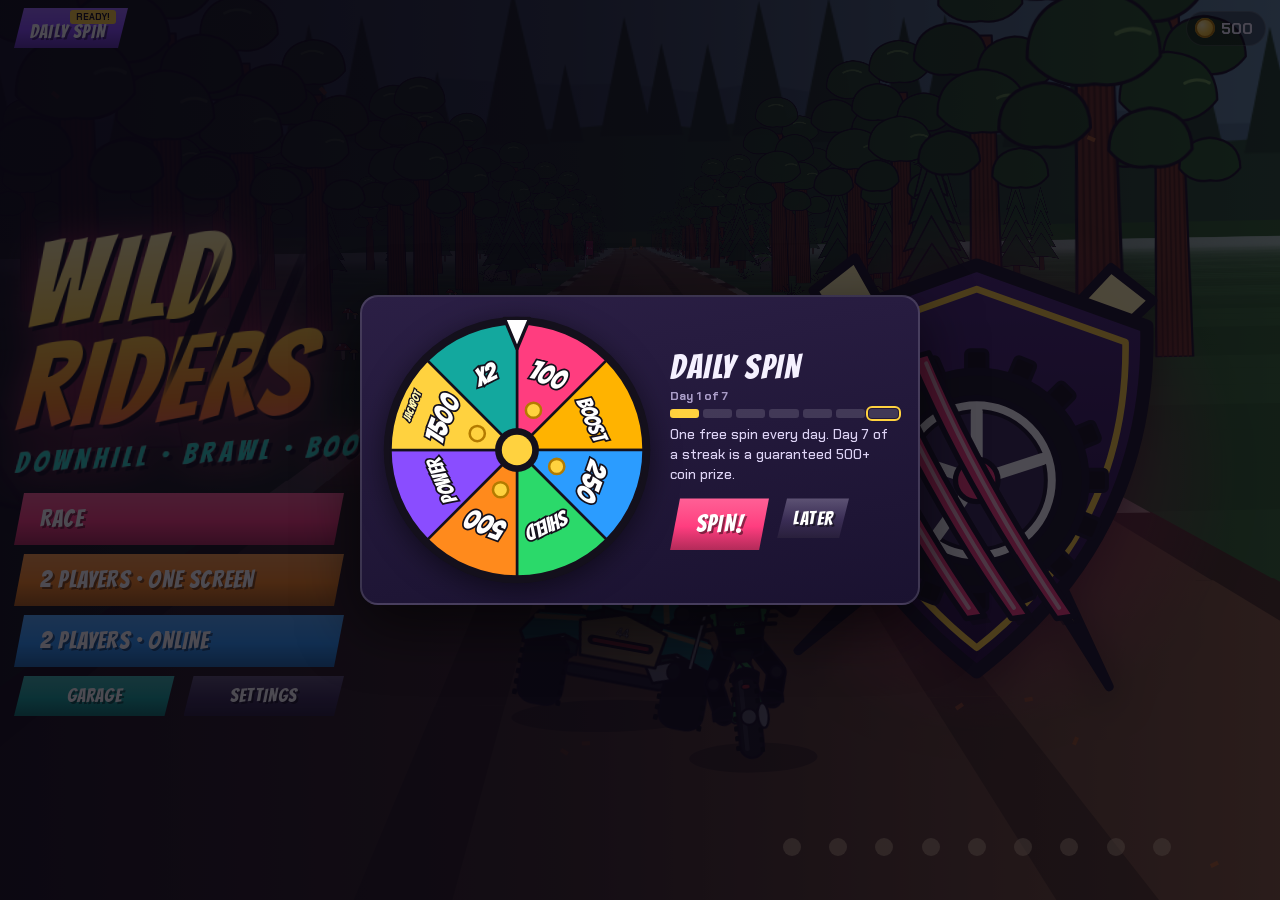
==== commit 7483a187: "What's New and NOTES for the 12-trail rework Co-Authored-By: Claude Opus 5.5 <noreply@anthropic.com>" ====
--- a/index.html
+++ b/index.html
@@ -6324,17 +6324,19 @@
       of your progress lives outside the game (Notes, a text to yourself). Stored in localStorage "wr-backup". */
 
 // ===== Edit these two on every release =====
-const APP_VERSION = "2026.10.14h";
+const APP_VERSION = "2026.10.14i";
 const WHATS_NEW = [
-  "<b>New: Halloween trail!</b> Haunted Hollow is first on Choose a Trail, all October, for everyone.",
-  "Moonlit pumpkin patch, a crooked graveyard, and a ride straight through the haunted mansion.",
-  "<b>Ghosts</b> drift across the trail. Touch one and it spooks you blind for a second.",
-  "New throwable: the <b>Jack-o'-Bomb</b>. A new trail arrives every month and holiday.",
-  "Seasonal stars don't count toward unlocks, so nobody falls behind when a trail goes away.",
-]
+  "<b>All 12 trails reworked.</b> Each one now has its own big moment and hazard. Best times reset once.",
+  "<b>Fernline:</b> hollow redwoods, rolling logs · <b>Giant's Staircase:</b> fog, rope bridges, waterfall jump.",
+  "<b>Fortress Drop</b> (new name): fort walls, alleys, camels · <b>Sandstorm Alley:</b> giant dunes.",
+  "<b>Frostbite:</b> black ice, ice cave · <b>Avalanche!:</b> crevasse jumps (stay in the middle!), snowballs.",
+  "<b>Tea Terrace:</b> heavy rain, terrace jump · <b>Waterfall Gauntlet:</b> night, temple hall, swinging vines.",
+  "<b>Ashfall:</b> crumbling bridges, eruptions · <b>Geyser Gorge:</b> into the crater, falling rocks.",
+  "<b>Northern Lights:</b> the lake cracks into two lanes · <b>Aurora Pines</b> (new name): reindeer, ski jump.",
+];
 // ============================================
 
-const BUILD_ID = "wild-riders-c51b60825f";            // stamped by tools/build.py; matches version.json of this build
+const BUILD_ID = "wild-riders-fb75311983";            // stamped by tools/build.py; matches version.json of this build
 const VERSION_KEY = "wr-version", BACKUP_INFO_KEY = "wr-backup";
 const Upd = { reg: null, ready: false };
 
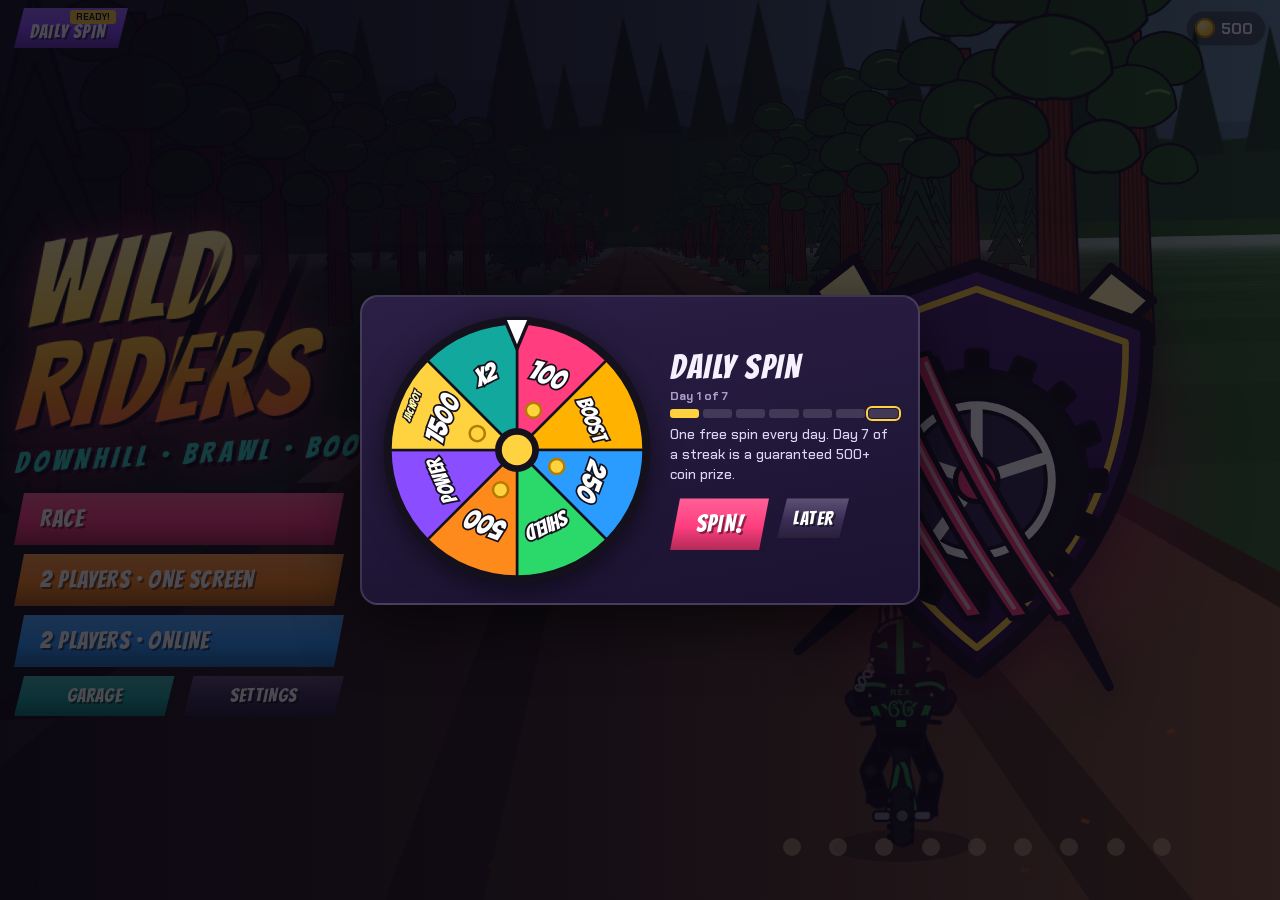
==== commit cda7a125: "World Tour: world map screen and 8 famous-place trails Valparaíso, Great Wall (ride the wall top), S" ====
--- a/index.html
+++ b/index.html
@@ -306,6 +306,29 @@
 .card.season.sel { border-color: var(--sun); }
 .ribbon { position: absolute; top: 8px; left: 8px; z-index: 1; background: #ff8a1c; color: #2a1406; font: 400 15px/1 Bangers, sans-serif; letter-spacing: 1px; padding: 4px 8px 3px; border-radius: 6px; box-shadow: 0 2px 0 rgba(0,0,0,.35); pointer-events: none; }
 
+/* World Tour card + map screen */
+.card.world { border-color: #2b9cff; }
+.card.world.sel { border-color: var(--sun); }
+.card.world .art svg { height: 100%; width: 100%; }
+.trk.wopen { color: #8fd0ff; }
+.wstars { margin-left: auto; margin-right: 10px; font: 400 18px Bangers, sans-serif; color: var(--sun); letter-spacing: 1px; }
+.worldmap { flex: 1; min-height: 0; display: flex; align-items: center; justify-content: center; padding: 4px 0; }
+.worldmap .wm { position: relative; height: 100%; max-width: 100%; aspect-ratio: 1000 / 420; border-radius: 14px; overflow: hidden; border: 2px solid var(--line); }
+.pin { position: absolute; width: 0; height: 0; padding: 0; border: 0; background: none; }
+.pin::before { content: ""; position: absolute; left: -24px; top: -24px; width: 48px; height: 48px; }   /* big tap target */
+.pin i { position: absolute; left: -10px; top: -10px; width: 20px; height: 20px; border-radius: 50%; background: #ffd23f; border: 3px solid #1b1426; box-shadow: 0 2px 0 rgba(0,0,0,.4); }
+.pin.sel i { left: -14px; top: -14px; width: 28px; height: 28px; background: #ff3d7f; }
+.pin .pl { position: absolute; left: 12px; top: -11px; white-space: nowrap; background: rgba(20,12,32,.82); border-radius: 7px; padding: 2px 7px 3px; text-align: left; pointer-events: none; display: flex; flex-direction: column; line-height: 1.05; }
+.pin.left .pl { left: auto; right: 12px; text-align: right; }
+.pin .pl b { font: 400 14px Bangers, sans-serif; letter-spacing: .5px; color: #fff; }
+.pin .pl em { font-style: normal; font-size: 10px; color: var(--sun); letter-spacing: 1px; }
+.pin.sel .pl { background: #ff3d7f; }
+.pin.sel .pl b { color: #fff; }
+#scr-world .footer { height: 46px; min-height: 0; flex: none; padding-top: 4px; }
+#scr-world .footer .desc { font-size: 11px; line-height: 1.25; height: 3.75em; overflow: hidden; display: flex; align-items: center; }
+.pin.up .pl { left: 50%; top: -44px; transform: translateX(-50%); text-align: center; }
+.pin.down .pl { left: 50%; top: 13px; transform: translateX(-50%); text-align: center; }
+
 </style>
 </head>
 <body>
@@ -346,6 +369,12 @@
   <div class="topbar"><button class="back" data-act="back">‹</button><h2>CHOOSE A TRAIL</h2><span class="coins"><i class="coin"></i><span class="coinv">0</span></span></div>
   <div class="cards" id="track-cards"></div>
   <div class="footer"><div class="desc" id="track-desc"></div><button class="btn" style="--c:#2bd96a" id="track-go">RIDE!</button></div>
+</section>
+
+<section id="scr-world" class="screen hidden">
+  <div class="topbar"><button class="back" data-act="back">‹</button><h2>WORLD TOUR</h2><span class="wstars" id="world-stars"></span><span class="coins"><i class="coin"></i><span class="coinv">0</span></span></div>
+  <div class="worldmap" id="world-map"></div>
+  <div class="footer"><div class="desc" id="world-desc"></div><button class="btn" style="--c:#2bd96a" id="world-go">RIDE!</button></div>
 </section>
 
 <section id="scr-results" class="screen hidden">
@@ -504,6 +533,7 @@
   paint:     { name: "Paint Bomb",    dmg: 12, spd: 5500, slow: 0.78, col: "#38e05a", blind: 1, sig: 1 },
   // seasonal / World Tour throwables (found in that trail's crates)
   pumpkin:   { name: "Jack-o'-Bomb",  dmg: 15, spd: 5300, slow: 0.75, col: "#ff8a1c", blind: 1 },
+  snowglobe: { name: "Snow Globe",    dmg: 14, spd: 5600, slow: 0.74, col: "#bfe9ff", blind: 1 },
   // utility items (from ? crates; PUNCH or swipe down uses them): shield blocks the next hit (15 s), mine is dropped behind you
   bubble:    { name: "Shield",        dmg: 0,  spd: 0,    slow: 1,    col: "#2bd9c5", util: "shield" },
   mine:      { name: "Mine",          dmg: 18, spd: 0,    slow: 0.5,  col: "#ff5a5a", util: "mine" },
@@ -795,6 +825,147 @@
     ] },
 ]);
 
+/* ======================= WORLD TOUR ======================= */
+// World themes add: place (map label), lon/lat (pin), lab (label side: left / up / down)
+const W_BASE = { group: "world", unlock: WORLD_UNLOCK, item: "snowglobe" };
+
+addTheme(Object.assign({ id: "valpo", name: "Valparaíso", sub: "Chile", place: "VALPARAÍSO", lon: -71.6, lat: -33.05,
+  sky: ["#3c9ae0", "#a8d8f2", "#ffeec4"], fog: "#d9e6ee", sun: "#fff8d8", sunY: 0.14, sunX: 0.3,
+  road: ["#6f6b74", "#666270"], rut: "#55525c", edge: ["#ffd23f", "#2b7de9"], ground: ["#bfae96", "#b3a28a"],
+  rock: ["#e2433b", "#ffd23f"], chasm: ["#1d5f9e", "#1a5690"], water: ["#2b7de9", "#4b97f0"], bridgeOver: "water", plank: ["#8a6a4a", "#7a5c3e"],
+  weather: null, music: 0, surf: null, bg: { far: ["#2b7de9", "#2b6fc9"], near: "#d9c7a8", tree: null, extra: "harbor", amp: 60, jag: 0 } }, W_BASE), [
+  { id: "w1", name: "Valparaíso Hill Bomb", seed: 7101, len: 3500, curvy: 0.95, hilly: 1.2, ramps: 6, splits: 1, pads: 8, haz: 0.8,
+    movers: [{ id: "streetcart", n: 6, amp: 0.85, spd: 0.4 }], obs: ["trashcan", "streetcart"],
+    blurb: "Bomb down colourful hillside streets and stairways above the harbour: rooftop jumps, street carts, and a leap over the cable car.",
+    plan: [
+      { t: "S", n: 70, d: 8, z: "barrio" }, { t: "E", dir: 1, k: 3, c: 4.5, n: 220, d: 40, z: "barrio", f: "canyon", ws: "casas" }, { t: "ST", k: 3, d: 18, z: "barrio" },
+      { t: "T", dir: -1, c: 3.5, n: 160, d: 34, z: "plaza" }, { t: "X", n: 130, d: 50, z: "barrio", j: 1, jat: 0.12, jr: "stoneramp" }, { t: "H", dir: 1, d: 8, z: "barrio", f: "canyon", ws: "casas" },
+      { t: "C", n: 130, d: 70, z: "ascensor", j: 1, jat: 0.3, jr: "bigramp" }, { t: "E", dir: -1, k: 4, c: 5, n: 240, d: 40, z: "barrio", f: "canyon", ws: "casas" }, { t: "ST", k: 4, d: 20, z: "plaza" },
+      { t: "T", dir: 1, c: 3, n: 150, d: 30, z: "barrio" }, { t: "SW", dir: -1, k: 2, d: 14, z: "barrio", f: "canyon", ws: "casas" }, { t: "C", n: 120, d: 60, z: "port" },
+      { t: "S", n: 120, d: 6, z: "port", f: "waterR" },
+    ] },
+]);
+
+addTheme(Object.assign({ id: "greatwall", name: "Great Wall", sub: "China", place: "GREAT WALL", lon: 116.6, lat: 40.4, lab: "up",
+  sky: ["#5f9fd9", "#b7d9ee", "#f1f0d8"], fog: "#c9d9d0", sun: "#fffbe0", sunY: 0.12, sunX: 0.62,
+  road: ["#a89c86", "#9e927c"], rut: "#8a7f6a", edge: ["#7a705e", "#c9bfa8"], ground: ["#5e8a4a", "#557f43"],
+  rock: ["#8f8572", "#a89c86"], chasm: ["#5f8a5a", "#567f52"], water: ["#4a8ab8", "#5a9ac8"], bridgeOver: "chasm", plank: ["#8f8572", "#857b68"],
+  weather: null, music: 8, surf: null, bg: { far: ["#7aa58a", "#5f8f6f"], near: "#4f7a45", tree: "#3d6a38", extra: "greatwall" } }, W_BASE), [
+  { id: "w2", name: "Great Wall Descent", seed: 7201, len: 3300, curvy: 0.85, hilly: 1.2, ramps: 5, splits: 0, pads: 9, haz: 0.75,
+    obs: ["rubble"],
+    blurb: "Race along the top of the Great Wall: stair drops, watchtower tunnels and crumbling sections with a long fall on both sides.",
+    plan: [
+      { t: "S", n: 80, d: 4, f: "ridge", rs: "battlement" }, { t: "T", dir: 1, c: 2.5, n: 170, d: 26, f: "ridge", rs: "battlement" }, { t: "S", n: 34, d: 2, f: "tunnel", ts: "tower" },
+      { t: "ST", k: 4, d: 18, f: "ridge", rs: "battlement" }, { t: "T", dir: -1, c: 3, n: 160, d: 30, f: "ridge", rs: "battlement" }, { t: "S", n: 34, d: 2, f: "tunnel", ts: "tower" },
+      { t: "X", n: 140, d: 50, f: "ridge", rs: "battlement" }, { t: "E", dir: 1, k: 3, c: 3.5, n: 210, d: 34, f: "ridge", rs: "battlement" }, { t: "S", n: 34, d: 2, f: "tunnel", ts: "tower" },
+      { t: "ST", k: 5, d: 20, f: "ridge", rs: "battlement" }, { t: "T", dir: 1, c: 3.5, n: 160, d: 30, f: "ridge", rs: "battlement", cr: 1 }, { t: "S", n: 34, d: 2, f: "tunnel", ts: "tower" },
+      { t: "C", n: 130, d: 60, f: "ridge", rs: "battlement" }, { t: "T", dir: -1, c: 2.5, n: 150, d: 20, f: "ridge", rs: "battlement" }, { t: "S", n: 34, d: 2, f: "tunnel", ts: "tower" },
+      { t: "S", n: 90, d: 6, f: "ridge", rs: "battlement" },
+    ] },
+]);
+
+addTheme(Object.assign({ id: "alps", name: "Swiss Alps", sub: "Switzerland", place: "SWISS ALPS", lon: 7.75, lat: 46.0,
+  sky: ["#3f8ee0", "#a9d6f5", "#f2f8ff"], fog: "#d8ecf2", sun: "#ffffff", sunY: 0.12, sunX: 0.7,
+  road: ["#8a7b66", "#80725e"], rut: "#6e6252", edge: ["#5a4a3a", "#f2ead8"], ground: ["#5fae48", "#56a141"],
+  rock: ["#8c94a6", "#ffffff"], chasm: ["#3f7a4a", "#386e42"], water: ["#5ab0e0", "#6fc0ec"], bridgeOver: "water", plank: ["#9a6a3c", "#8a5c32"],
+  weather: null, music: 9, surf: null, bg: { far: ["#9fb6d2", "#7f98b8"], near: "#4f9a3e", tree: "#2f6b33", snow: 1, extra: "matterhorn" } }, W_BASE), [
+  { id: "w3", name: "Swiss Alps Express", seed: 7301, len: 3600, curvy: 0.85, hilly: 1.05, ramps: 6, splits: 2, pads: 8, haz: 0.7,
+    movers: [{ id: "alpcow", n: 7, amp: 0.9, spd: 0.3 }], pacers: [{ id: "redtrain", x: 2.35, speed: 0.92 }],
+    blurb: "Green alpine meadows under the Matterhorn: cowbell pastures, chalet villages, and a race with the red mountain train into its tunnel.",
+    plan: [
+      { t: "S", n: 80, d: 4, z: "meadow" }, { t: "T", dir: 1, c: 2.5, n: 180, d: 24, z: "meadow" }, { t: "E", dir: -1, k: 3, c: 3.5, n: 210, d: 30, z: "village" },
+      { t: "S", n: 80, d: 4, z: "village", f: "bridge" }, { t: "T", dir: -1, c: 3, n: 170, d: 30, z: "pasture" }, { t: "X", n: 140, d: 44, z: "pasture" },
+      { t: "SW", dir: 1, k: 2, d: 14, z: "meadow", f: "mtn" }, { t: "S", n: 260, d: 20, z: "railway", pace: 1 }, { t: "T", dir: 1, c: 2.5, n: 190, d: 26, f: "tunnel", ts: "rail" },
+      { t: "E", dir: 1, k: 3, c: 4, n: 210, d: 34, z: "village" }, { t: "C", n: 120, d: 56, z: "meadow" }, { t: "T", dir: -1, c: 3, n: 160, d: 24, z: "pasture" },
+      { t: "S", n: 100, d: 6, z: "village" },
+    ] },
+]);
+
+addTheme(Object.assign({ id: "machu", name: "Machu Picchu", sub: "Peru", place: "MACHU PICCHU", lon: -72.5, lat: -13.2, lab: "left",
+  sky: ["#6aa3c9", "#c2dbe6", "#eef2ea"], fog: "#d6e2dc", sun: "#fffbe8", sunY: 0.15, sunX: 0.65,
+  road: ["#8c7a5e", "#837256"], rut: "#6e5f46", edge: ["#6f6656", "#b9b09a"], ground: ["#4f9a46", "#478f40"],
+  rock: ["#8f8a78", "#4f9a46"], chasm: ["#3f6e4a", "#386544"], water: ["#5a9ab8", "#6aaac8"], bridgeOver: "chasm", plank: ["#8a6a4a", "#7a5c3e"],
+  weather: "fog", fogK: 1.4, music: 1, surf: "mud", bg: { far: ["#6f9a7a", "#5a8a66"], near: "#3f7a3a", tree: "#2f6a30", extra: "picchu" } }, W_BASE), [
+  { id: "w4", name: "Machu Picchu Trail", seed: 7401, len: 3600, curvy: 0.95, hilly: 1.15, ramps: 6, splits: 1, pads: 8, haz: 0.8,
+    movers: [{ id: "llama", n: 7, amp: 0.85, spd: 0.35 }],
+    blurb: "Stone terraces in the clouds high in the Andes: ancient ruins, llamas on the path, and a steep stone-stairway finale.",
+    plan: [
+      { t: "S", n: 80, d: 6, z: "terraces" }, { t: "T", dir: -1, c: 3, n: 170, d: 30, z: "terraces", f: "mtn" }, { t: "E", dir: 1, k: 3, c: 4, n: 210, d: 34, z: "ruins" },
+      { t: "ST", k: 3, d: 16, z: "ruins" }, { t: "SW", dir: -1, k: 2, d: 14, z: "terraces", f: "mtn" }, { t: "T", dir: 1, c: 3, n: 150, d: 26, f: "tunnel", ts: "inca" },
+      { t: "X", n: 130, d: 44, z: "terraces" }, { t: "E", dir: -1, k: 4, c: 4.5, n: 240, d: 40, z: "ruins" }, { t: "H", dir: 1, d: 8, z: "terraces", f: "mtn" },
+      { t: "S", n: 90, d: 4, z: "cloud", f: "bridge", rs: "rope" }, { t: "T", dir: -1, c: 3.5, n: 160, d: 30, z: "ruins" }, { t: "ST", k: 5, d: 22, z: "ruins", j: 1, jat: 0.05, jr: "stoneramp" },
+      { t: "S", n: 90, d: 8, z: "ruins" },
+    ] },
+]);
+
+addTheme(Object.assign({ id: "moab", name: "Moab", sub: "Utah, USA", place: "MOAB", lon: -109.5, lat: 38.6,
+  sky: ["#2f86d8", "#94cbef", "#ffe6c0"], fog: "#f0c9a0", sun: "#fffbe0", sunY: 0.12, sunX: 0.25,
+  road: ["#d9895a", "#cf7f50"], rut: "#b86a40", edge: ["#9a4a26", "#f4d7b0"], ground: ["#e09a62", "#d68f58"],
+  rock: ["#c4562b", "#e07a45"], chasm: ["#7a3518", "#6e2f15"], water: ["#3fa0c8", "#5cb6d8"], bridgeOver: "chasm", plank: ["#a8743f", "#966536"],
+  weather: null, music: 1, surf: "sand", bg: { far: ["#d9784a", "#c4643a"], near: "#e8a06a", tree: null, extra: "buttes", amp: 140 } }, W_BASE), [
+  { id: "w5", name: "Moab Red Rock", seed: 7501, len: 3600, curvy: 0.85, hilly: 1.1, ramps: 8, splits: 2, pads: 8, haz: 0.75, grip: 1.12, wide: 1.1,
+    movers: [{ id: "tumbleroll", n: 8, amp: 1.05, spd: 0.9 }],
+    blurb: "Grippy red slickrock in the desert: ride under giant stone arches, big air off the domes, and a jump at the canyon edge.",
+    plan: [
+      { t: "S", n: 90, d: 4, z: "slickrock", g: "rockarch", ge: 999 }, { t: "X", n: 150, d: 40, z: "slickrock" }, { t: "T", dir: 1, c: 3, n: 170, d: 26, z: "hoodoos" },
+      { t: "E", dir: -1, k: 3, c: 4, n: 210, d: 30, z: "slickrock" }, { t: "S", n: 100, d: 6, z: "arches", g: "rockarch", ge: 999 }, { t: "X", n: 140, d: 44, z: "slickrock" },
+      { t: "T", dir: -1, c: 3.5, n: 160, d: 30, f: "canyon" }, { t: "S", n: 120, d: 10, z: "rim", f: "cliffR" }, { t: "C", n: 140, d: 70, z: "rim", f: "cliffR", j: 1, jat: 0.1, jr: "sandramp" },
+      { t: "E", dir: 1, k: 3, c: 4.5, n: 200, d: 30, z: "hoodoos" }, { t: "S", n: 90, d: 6, z: "arches", g: "rockarch", ge: 999 }, { t: "X", n: 140, d: 40, z: "slickrock" },
+      { t: "T", dir: 1, c: 3, n: 150, d: 20, z: "slickrock" }, { t: "S", n: 100, d: 8, z: "arches" },
+    ] },
+]);
+
+addTheme(Object.assign({ id: "fuji", name: "Mount Fuji", sub: "Japan", place: "FUJI", lon: 138.7, lat: 35.4,
+  sky: ["#5aa6e6", "#c9e2f5", "#ffe9f0"], fog: "#f4e2ea", sun: "#fffaf0", sunY: 0.14, sunX: 0.3,
+  road: ["#c9b8a0", "#bfae96"], rut: "#a8987f", edge: ["#7a6a5a", "#f4ece0"], ground: ["#6fae58", "#66a251"],
+  rock: ["#8c94a6", "#ffffff"], chasm: ["#3f7a5a", "#386e52"], water: ["#4a9ad8", "#5aaae6"], bridgeOver: "water", plank: ["#c4362b", "#b32f25"],
+  weather: "petals", music: 10, surf: null, bg: { far: ["#9fb8d8", "#86a3c8"], near: "#5f9e4a", tree: "#3f7a3a", extra: "fujisan" } }, W_BASE), [
+  { id: "w6", name: "Fuji Blossom Run", seed: 7601, len: 3600, curvy: 0.9, hilly: 1.0, ramps: 6, splits: 2, pads: 8, haz: 0.7,
+    movers: [{ id: "deer", n: 7, amp: 0.9, spd: 0.4 }],
+    blurb: "Cherry blossoms under Mount Fuji: a red bridge over the pond, a five-storey pagoda, deer on the path and a tunnel of red torii gates.",
+    plan: [
+      { t: "S", n: 80, d: 4, z: "sakura" }, { t: "T", dir: 1, c: 3, n: 180, d: 26, z: "sakura" }, { t: "S", n: 80, d: 2, z: "pond", f: "bridge" },
+      { t: "E", dir: -1, k: 3, c: 4, n: 210, d: 30, z: "temple" }, { t: "S", n: 130, d: 10, z: "shrine", g: "torii", ge: 5 }, { t: "T", dir: -1, c: 3, n: 160, d: 30, z: "sakura" },
+      { t: "X", n: 130, d: 44, z: "sakura" }, { t: "SW", dir: 1, k: 2, d: 14, z: "temple", f: "mtn" }, { t: "E", dir: 1, k: 3, c: 4.5, n: 200, d: 34, z: "sakura" },
+      { t: "T", dir: 1, c: 3, n: 150, d: 24, z: "shrine", g: "torii", ge: 5 }, { t: "C", n: 120, d: 56, z: "sakura" }, { t: "T", dir: -1, c: 2.5, n: 150, d: 20, z: "pond", f: "waterL" },
+      { t: "S", n: 100, d: 8, z: "temple" },
+    ] },
+]);
+
+addTheme(Object.assign({ id: "ladakh", name: "Ladakh", sub: "Himalaya, India", place: "LADAKH", lon: 77.6, lat: 34.2, lab: "down",
+  sky: ["#1f5fc4", "#79b3ea", "#e0ecf6"], fog: "#d6dde2", sun: "#ffffff", sunY: 0.1, sunX: 0.7,
+  road: ["#5a5660", "#524e58"], rut: "#45424c", edge: ["#ffd23f", "#f2eee6"], ground: ["#b39a78", "#a88f6d"],
+  rock: ["#9a8468", "#f2f4f8"], chasm: ["#7a6a58", "#6f604f"], water: ["#4ab0d8", "#62c0e4"], bridgeOver: "water", plank: ["#8a6a4a", "#7a5c3e"],
+  weather: null, music: 3, surf: "sand", bg: { far: ["#a8b4c8", "#8e9cb4"], near: "#a08a6a", tree: null, snow: 1, extra: "himalaya", jag: 60 } }, W_BASE), [
+  { id: "w7", name: "Ladakh Himalaya", seed: 7701, len: 3800, curvy: 0.95, hilly: 1.25, ramps: 5, splits: 1, pads: 9, haz: 0.8,
+    movers: [{ id: "yak", n: 7, amp: 0.85, spd: 0.3 }],
+    blurb: "Switchbacks down a high Himalayan pass under strings of prayer flags: white stupas, a cliffside monastery, and yaks on the road.",
+    plan: [
+      { t: "S", n: 80, d: 6, z: "pass", g: "prayerflags", ge: 9 }, { t: "SW", dir: 1, k: 3, d: 16, z: "pass", f: "mtn" }, { t: "T", dir: -1, c: 3, n: 170, d: 30, z: "stupas" },
+      { t: "S", n: 100, d: 8, z: "stupas", g: "prayerflags", ge: 14 }, { t: "SW", dir: -1, k: 3, d: 16, z: "pass", f: "mtn" }, { t: "E", dir: 1, k: 3, c: 4, n: 210, d: 34, z: "valley" },
+      { t: "S", n: 80, d: 4, z: "valley", f: "bridge", g: "prayerflags", ge: 20 }, { t: "T", dir: 1, c: 3.5, n: 160, d: 30, z: "monastery" }, { t: "SW", dir: 1, k: 2, d: 14, z: "monastery", f: "mtn" },
+      { t: "X", n: 130, d: 44, z: "valley" }, { t: "E", dir: -1, k: 3, c: 4.5, n: 200, d: 30, z: "stupas" }, { t: "C", n: 120, d: 56, z: "pass" },
+      { t: "T", dir: -1, c: 3, n: 150, d: 20, z: "village", g: "prayerflags", ge: 12 }, { t: "S", n: 100, d: 8, z: "village" },
+    ] },
+]);
+
+addTheme(Object.assign({ id: "kili", name: "Kilimanjaro", sub: "Tanzania", place: "KILIMANJARO", lon: 37.35, lat: -3.07,
+  sky: ["#3f94dc", "#a6d4f0", "#ffe7b8"], fog: "#efd9b0", sun: "#fff6d0", sunY: 0.14, sunX: 0.72,
+  road: ["#b86a3a", "#ad6034"], rut: "#94512b", edge: ["#7a4222", "#f2d7a8"], ground: ["#c9b058", "#bea450"],
+  rock: ["#7a6a5a", "#ffffff"], chasm: ["#7a5a3a", "#6f5034"], water: ["#4a9ab8", "#5aaac8"], bridgeOver: "water", plank: ["#8a6a4a", "#7a5c3e"],
+  weather: null, music: 3, surf: "sand", bg: { far: ["#9ab0c4", "#7f96ac"], near: "#b39a50", tree: null, extra: "kilimanjaro" } }, W_BASE), [
+  { id: "w8", name: "Kilimanjaro Safari", seed: 7801, len: 3800, curvy: 0.85, hilly: 1.15, ramps: 6, splits: 2, pads: 8, haz: 0.75,
+    movers: [{ id: "zebra", n: 6, amp: 1.0, spd: 0.55, zone: "herd" }, { id: "giraffe", n: 4, amp: 0.9, spd: 0.35, zone: "herd" }],
+    blurb: "From the snowy summit of Africa's highest mountain down into the savanna: acacia plains and a zebra and giraffe stampede.",
+    plan: [
+      { t: "S", n: 80, d: 8, z: "summit" }, { t: "C", n: 150, d: 80, z: "summit" }, { t: "SW", dir: -1, k: 2, d: 16, z: "moor", f: "mtn" },
+      { t: "T", dir: 1, c: 3, n: 170, d: 34, z: "moor" }, { t: "E", dir: -1, k: 3, c: 4, n: 210, d: 40, z: "forest" }, { t: "X", n: 140, d: 44, z: "savanna" },
+      { t: "S", n: 220, d: 10, z: "herd" }, { t: "T", dir: 1, c: 2.5, n: 180, d: 20, z: "herd" }, { t: "S", n: 80, d: 2, z: "savanna", f: "ford" },
+      { t: "E", dir: 1, k: 3, c: 4, n: 200, d: 30, z: "savanna" }, { t: "S", n: 200, d: 10, z: "herd" }, { t: "T", dir: -1, c: 3, n: 160, d: 20, z: "savanna" },
+      { t: "S", n: 100, d: 6, z: "savanna" },
+    ] },
+]);
+
 // ===== art.js =====
 /* Character & vehicle art. Everything is SVG authored in code, rasterized to canvas for the race.
    Back-view sprites (what you see in the race) + front-view anime portraits (menus) + side-view vehicles. */
@@ -1934,6 +2105,7 @@
   const kit = biomeKit(biome);
   if (track) {
     for (const s of track.segs) for (const sp of s.sprites) if (!kit[sp.id]) ids.add(sp.id);
+    for (const pc of track.def.pacers || []) ids.add(pc.id);
     for (const b of track.def.plan) for (const k of [b.ts, b.ws]) if (k && KIT_EXTRA[k]) Object.assign(kit, KIT_EXTRA[k](biome));
   }
   [...ids].forEach((id) => { if (!W[id]) ids.delete(id); });              // kit pieces (walls, tunnels) are built from the kit below
@@ -2230,6 +2402,300 @@
 Object.assign(BIOME_SCENERY.volcano.zones, { crater: { near: [["spire", 3], ["obsidian", 2], ["lavarock", 2]], dens: 0.6 } });
 Object.assign(BIOME_SCENERY.tundra.zones, { pines: { near: [["darkpine", 8], ["tsnowrock", 1], ["lantern", 0.4]], dens: 0.9 } });
 
+/* ======================= WORLD TOUR ======================= */
+THEME_ITEMS.snowglobe = () => SV.circ(32, 28, 20, "#bfe9ff", 3) + `<path d="M20 30 L32 16 L44 30Z" fill="#fff"/>` + SV.circ(26, 22, 2, "#fff", 0) + SV.circ(38, 34, 2, "#fff", 0) + SV.rect(16, 44, 32, 14, 4, "#c4562b", 3);
+
+// ---- Valparaíso ----
+const CASA = ["#ff5a7a", "#ffd23f", "#2bb6e8", "#6fd36a", "#b35cff", "#ff8a1c", "#38d0c0"];
+function casaSVG(w, h, seed) {
+  const R = rng(seed);
+  let s = "", y = h;
+  for (let k = 0; k < 3; k++) {
+    const hh = h * (0.26 + R() * 0.08), x = 10 + R() * 20, ww = w - 20 - R() * 30, col = CASA[(R() * CASA.length) | 0];
+    s += SV.rect(x, y - hh, ww, hh, 3, col, 3);
+    for (let wx = x + 14; wx < x + ww - 24; wx += 34) s += SV.rect(wx, y - hh + 14, 18, 22, 2, "#fff6e0", 2);
+    s += SV.rect(x - 4, y - hh - 8, ww + 8, 10, 2, shade(col, -0.25), 2.5);
+    y -= hh + 8;
+  }
+  return s;
+}
+def("casa", 220, 380, 1700, () => casaSVG(220, 380, 3), { solid: 1 });
+def("casa2", 220, 330, 1700, () => casaSVG(220, 330, 11), { solid: 1 });
+KIT_EXTRA.casas = () => ({
+  wall_casas: { w: 300, h: 420, ww: 3400, solid: 1, svg: () => {
+    let s = "";
+    const R = rng(5);
+    for (let x = 0; x < 300; x += 100) { const col = CASA[(R() * CASA.length) | 0]; s += SV.rect(x, 40 + R() * 40, 100, 400, 0, col, 3); for (let y = 110; y < 400; y += 70) s += SV.rect(x + 22, y, 22, 30, 2, "#fff6e0", 2) + SV.rect(x + 58, y, 22, 30, 2, "#fff6e0", 2); }
+    s += `<path d="M20 300 Q80 240 140 300 T260 300" stroke="#ffd23f" stroke-width="14" fill="none" opacity=".85"/><circle cx="210" cy="200" r="34" fill="#ff3d7f" opacity=".8"/>`;   // street murals
+    return s;
+  } },
+});
+def("ascensor", 300, 360, 2200, () => `<path d="M10 350 L290 40" stroke="#5a4a3a" stroke-width="14"/><path d="M30 350 L290 62" stroke="#8a7a6a" stroke-width="6"/>` +
+  SV.path("M120 170 L210 108 L230 150 L140 214Z", "#e2433b", 3) + SV.rect(150, 140, 16, 16, 2, "#fff6e0", 2) + SV.rect(180, 120, 16, 16, 2, "#fff6e0", 2), { solid: 1 });
+def("streetcart", 200, 170, 1000, () => SV.rect(20, 50, 150, 70, 6, "#ffd23f", 3) + SV.path("M14 52 L30 14 L160 14 L176 52Z", "#2b7de9", 3) + `<path d="M50 14 L46 52 M90 14 L90 52 M130 14 L134 52" stroke="#fff" stroke-width="8"/>` +
+  SV.circ(50, 130, 22, "#3a3540", 3) + SV.circ(140, 130, 22, "#3a3540", 3) + SV.rect(170, 70, 26, 8, 3, "#6b4423", 2), { solid: 1 });
+def("trashcan", 100, 120, 420, () => SV.rect(18, 26, 64, 90, 6, "#2bb673", 3) + SV.rect(12, 16, 76, 14, 4, "#1f8a55", 3) + `<path d="M36 40 L36 104 M50 40 L50 104 M64 40 L64 104" stroke="#1f8a55" stroke-width="4"/>`, { obstacle: "small" });
+def("bench", 200, 100, 900, () => SV.rect(10, 30, 180, 16, 4, "#6b4423", 3) + SV.rect(10, 56, 180, 14, 4, "#6b4423", 3) + SV.rect(24, 70, 10, 28, 2, "#3a3540", 2) + SV.rect(166, 70, 10, 28, 2, "#3a3540", 2));
+def("containers", 320, 220, 2600, () => SV.rect(10, 120, 300, 96, 4, "#e2433b", 3) + SV.rect(30, 24, 260, 96, 4, "#2b7de9", 3) + `<path d="M30 130 L30 210 M70 130 L70 210 M110 130 L110 210 M150 130 L150 210 M190 130 L190 210 M230 130 L230 210 M270 130 L270 210" stroke="#a32d2d" stroke-width="5"/><path d="M60 34 L60 114 M100 34 L100 114 M140 34 L140 114 M180 34 L180 114 M220 34 L220 114 M260 34 L260 114" stroke="#185fa5" stroke-width="5"/>`, { solid: 1 });
+BG_EXTRA.harbor = (layer, Wd, H, R) => {
+  if (layer === "far") {
+    let s = `<rect x="0" y="${H - 150}" width="${Wd}" height="150" fill="#2b7de9"/>`;
+    for (let i = 0; i < 5; i++) { const x = 120 + i * 420 + R() * 80; s += `<path d="M${x} ${H - 110} L${x + 140} ${H - 110} L${x + 120} ${H - 86} L${x + 16} ${H - 86}Z" fill="#e2e6ee"/><rect x="${x + 40}" y="${H - 140}" width="50" height="30" fill="#e2433b"/>`; }
+    for (let i = 0; i < 3; i++) { const x = 300 + i * 650; s += `<path d="M${x} ${H - 40} L${x} ${H - 230} L${x + 160} ${H - 230} M${x} ${H - 200} L${x + 120} ${H - 230}" stroke="#ff8a1c" stroke-width="10" fill="none"/>`; }
+    return s;
+  }
+  // near: the hills of colourful houses climbing behind
+  let s = "";
+  for (let x = 0; x < Wd; x += 34) { const h = 60 + R() * 120; s += `<rect x="${x}" y="${H - h}" width="34" height="${h}" fill="${CASA[(R() * CASA.length) | 0]}" opacity=".9"/>`; }
+  return s;
+};
+
+// ---- Great Wall ----
+def("rail_battlement", 90, 170, 520, () => SV.rect(6, 40, 78, 128, 2, "#9e927c", 3) + SV.rect(6, 6, 30, 40, 2, "#a89c86", 3) + SV.rect(54, 6, 30, 40, 2, "#a89c86", 3) + `<path d="M6 90 L84 90 M6 130 L84 130 M44 46 L44 90 M24 90 L24 130 M64 90 L64 130" stroke="#7a705e" stroke-width="3"/>`, { solid: 1 });
+def("rubble", 180, 90, 820, () => SV.path("M10 86 L30 50 L60 60 L80 30 L110 46 L140 36 L170 86Z", "#9e927c", 3) + SV.rect(40, 60, 30, 18, 2, "#a89c86", 2.5) + SV.rect(100, 54, 34, 20, 2, "#8f8572", 2.5), { obstacle: "small" });
+def("mtnpine", 150, 260, 900, () => conifer(150, 260, "#2f6b33", null));
+KIT_EXTRA.tower = () => ({
+  portal_tower: { w: 1600, h: 900, ww: 16000, svg: () => {
+    let s = `<path fill-rule="evenodd" d="M300 900 L300 160 L1300 160 L1300 900 Z ${PORTAL_HOLE}" fill="#a89c86" stroke="${OL}" stroke-width="4"/>`;
+    for (let x = 300; x < 1300; x += 125) s += SV.rect(x, 90, 70, 80, 2, "#a89c86", 4);
+    for (let y = 230; y < 900; y += 70) s += `<path d="M300 ${y} L1300 ${y}" stroke="#8a7f6a" stroke-width="5"/>`;
+    s += SV.rect(390, 300, 90, 140, 40, "#3a3028", 4) + SV.rect(1120, 300, 90, 140, 40, "#3a3028", 4);
+    s += SV.circ(800, 280, 46, "#e2433b", 4) + `<path d="M800 230 L800 330" stroke="#ffd23f" stroke-width="8"/>`;
+    s += `<path fill-rule="evenodd" d="M560 900 L560 660 Q560 530 800 518 Q1040 530 1040 660 L1040 900 Z ${PORTAL_HOLE}" fill="#8f8572" stroke="${OL}" stroke-width="3"/>`;
+    return s;
+  } },
+  rib_tower: { w: 560, h: 400, ww: 5600, svg: () => `<path fill-rule="evenodd" d="M0 400 L0 0 L560 0 L560 400 Z ${RIB_HOLE}" fill="#8f8572" stroke="${OL}" stroke-width="3"/>` + `<path d="M0 80 L560 80 M0 160 L76 160 M484 160 L560 160 M0 240 L76 240 M484 240 L560 240" stroke="#7a705e" stroke-width="5"/>` },
+});
+BG_EXTRA.greatwall = (layer, Wd, H, R) => {
+  if (layer !== "far") return "";
+  // the wall snaking over the ridges, with towers
+  let d = "", pts = [];
+  for (let x = 0; x <= Wd; x += 32) { const y = H - 150 - 90 * Math.abs(Math.sin(x * 0.004)) - 30 * Math.sin(x * 0.011); pts.push([x, y]); }
+  d = "M" + pts.map((p) => p[0] + " " + p[1].toFixed(0)).join(" L");
+  let s = `<path d="${d}" stroke="#c9bfa8" stroke-width="12" fill="none" stroke-linejoin="round"/><path d="${d}" stroke="#a89c86" stroke-width="5" fill="none"/>`;
+  pts.forEach((p, i) => { if (i % 9 === 4) s += `<rect x="${p[0] - 10}" y="${p[1] - 26}" width="20" height="26" fill="#c9bfa8"/><rect x="${p[0] - 13}" y="${p[1] - 31}" width="26" height="6" fill="#8f8572"/>`; });
+  return s;
+};
+
+// ---- Swiss Alps ----
+def("chalet", 260, 250, 2100, () => {
+  let s = SV.rect(30, 110, 200, 136, 4, "#f2ead8", 3) + SV.rect(30, 110, 200, 40, 0, "#9a6a3c", 3);
+  s += SV.path("M6 120 L130 30 L254 120Z", "#7a4a2a", 3);
+  for (const x of [56, 112, 168]) s += SV.rect(x, 170, 36, 40, 3, "#bfe3ff", 2.5) + SV.rect(x - 6, 168, 8, 44, 1, "#2f6b33", 2) + SV.rect(x + 34, 168, 8, 44, 1, "#2f6b33", 2);
+  s += SV.rect(40, 210, 180, 12, 2, "#9a6a3c", 2.5);
+  for (let x = 48; x < 220; x += 18) s += SV.circ(x, 208, 6, x % 36 ? "#e2433b" : "#ffd23f", 1.5);     // window-box flowers
+  s += SV.rect(196, 40, 18, 40, 2, "#8a8a92", 2.5) + `<rect x="120" y="60" width="20" height="20" fill="#e2433b"/><path d="M130 63 L130 77 M123 70 L137 70" stroke="#fff" stroke-width="4"/>`;
+  return s;
+}, { solid: 1 });
+def("alpcow", 240, 170, 1250, () => {
+  let s = SV.ell(110, 92, 74, 42, "#fbf6ee", 3) + SV.ell(80, 80, 22, 18, "#7a4a2a", 0) + SV.ell(146, 104, 18, 14, "#7a4a2a", 0) + SV.ell(110, 70, 14, 10, "#7a4a2a", 0);
+  for (const x of [56, 80, 136, 160]) s += SV.rect(x, 118, 13, 46, 4, "#fbf6ee", 2.5);
+  s += SV.ell(196, 76, 28, 24, "#7a4a2a", 3) + SV.ell(212, 88, 14, 10, "#f2b6a8", 2.5) + SV.circ(190, 70, 3.5, OL, 0) + `<path d="M180 56 Q172 40 184 42 M206 54 Q214 36 220 46" stroke="#e8d7b8" stroke-width="5" fill="none" stroke-linecap="round"/>`;
+  s += SV.path("M178 104 L196 104 L200 128 L174 128Z", "#ffd23f", 2.5);     // the cowbell
+  return s;
+}, { solid: 1 });
+def("railtrack", 300, 60, 2200, () => SV.rect(0, 26, 300, 10, 2, "#8a8a92", 2) + SV.rect(0, 44, 300, 8, 2, "#8a8a92", 2) + `<path d="M20 20 L20 58 M70 20 L70 58 M120 20 L120 58 M170 20 L170 58 M220 20 L220 58 M270 20 L270 58" stroke="#6b4423" stroke-width="9"/>`);
+def("redtrain", 900, 260, 6200, () => {
+  let s = "";
+  for (let k = 0; k < 3; k++) { const x = 10 + k * 296; s += SV.rect(x, 40, 280, 170, 18, "#e2433b", 4) + SV.rect(x, 170, 280, 24, 0, "#f2ead8", 3); for (let wx = x + 20; wx < x + 260; wx += 64) s += SV.rect(wx, 64, 48, 60, 6, "#bfe3ff", 3); s += SV.circ(x + 50, 226, 22, "#3a3540", 3) + SV.circ(x + 230, 226, 22, "#3a3540", 3); }
+  s += `<path d="M20 20 L880 20" stroke="#3a3540" stroke-width="5"/>` + SV.rect(40, 14, 14, 28, 2, "#3a3540", 2);
+  return s;
+});
+KIT_EXTRA.rail = () => ({
+  portal_rail: { w: 1600, h: 900, ww: 16000, svg: () => {
+    let s = `<path fill-rule="evenodd" d="M0 900 L0 380 L260 220 L520 300 L800 90 L1080 260 L1340 180 L1600 330 L1600 900 Z ${PORTAL_HOLE}" fill="#8c94a6" stroke="${OL}" stroke-width="4"/>`;
+    s += SV.path("M0 380 L260 220 L520 300 L800 90 L1080 260 L1340 180 L1600 330 L1600 380 Q1340 230 1080 300 Q800 140 520 340 Q260 260 0 430Z", "#ffffff", 3);
+    s += `<path fill-rule="evenodd" d="M520 900 L520 640 Q520 500 800 488 Q1080 500 1080 640 L1080 900 Z ${PORTAL_HOLE}" fill="#a8a28e" stroke="${OL}" stroke-width="4"/>`;
+    for (let a = 0; a < 9; a++) { const t = (a / 8) * Math.PI; s += `<path d="M${800 - Math.cos(t) * 270} ${640 - Math.sin(t) * 140} L${800 - Math.cos(t) * 230} ${650 - Math.sin(t) * 112}" stroke="#7a7564" stroke-width="6"/>`; }
+    return s;
+  } },
+  rib_rail: { w: 560, h: 400, ww: 5600, svg: () => `<path fill-rule="evenodd" d="M0 400 L0 0 L560 0 L560 400 Z ${RIB_HOLE}" fill="#7d7f74" stroke="${OL}" stroke-width="3"/>` + SV.rect(36, 220, 24, 40, 3, "#ffd36b", 2) + SV.rect(500, 220, 24, 40, 3, "#ffd36b", 2) },
+});
+BG_EXTRA.matterhorn = (layer, Wd, H, R) => {
+  if (layer !== "far") return "";
+  let s = "";
+  for (const x of [520, 1560]) s += `<path d="M${x - 260} ${H - 90} L${x - 40} ${H - 300} L${x} ${H - 390} L${x + 30} ${H - 330} L${x + 300} ${H - 90}Z" fill="#7f8aa0"/><path d="M${x - 40} ${H - 300} L${x} ${H - 390} L${x + 30} ${H - 330} L${x + 10} ${H - 300} L${x - 20} ${H - 280}Z" fill="#fff"/><path d="M${x} ${H - 390} L${x + 30} ${H - 330} L${x + 300} ${H - 90} L${x + 60} ${H - 90}Z" fill="#6a7590"/>`;
+  return s;
+};
+
+// ---- Machu Picchu ----
+def("terrace", 360, 150, 2600, () => {
+  let s = "";
+  for (let k = 0; k < 3; k++) { const y = 20 + k * 44, x = k * 30; s += SV.rect(x, y, 360 - x, 44, 2, "#8f8a78", 3) + SV.rect(x, y - 10, 360 - x, 12, 2, "#4f9a46", 2.5); for (let bx = x + 20; bx < 350; bx += 46) s += `<path d="M${bx} ${y + 4} L${bx} ${y + 40}" stroke="#6f6a5c" stroke-width="3"/>`; }
+  return s;
+});
+def("incahut", 240, 220, 1700, () => SV.rect(30, 90, 180, 126, 4, "#a8a28e", 3) + SV.path("M14 98 L120 14 L226 98Z", "#c9a648", 3) + `<path d="M40 90 L120 24 L200 90" stroke="#a88a36" stroke-width="4" fill="none"/>` +
+  SV.path("M96 216 L102 140 L138 140 L144 216Z", "#3a3028", 3) + SV.path("M50 140 L56 116 L76 116 L82 140Z", "#3a3028", 2.5) + `<path d="M30 130 L210 130 M30 170 L210 170" stroke="#8f8a78" stroke-width="3"/>`, { solid: 1 });
+def("llama", 200, 260, 1100, () => {
+  let s = "";
+  for (const x of [52, 74, 128, 148]) s += SV.rect(x, 176, 12, 78, 4, "#f4ecdc", 2.5);
+  s += SV.ell(100, 160, 64, 34, "#f4ecdc", 3) + SV.path("M140 150 Q150 90 150 50 L176 44 Q186 54 178 66 L166 70 Q166 120 158 160Z", "#f4ecdc", 3);
+  s += `<path d="M152 44 L148 22 M168 42 L172 20" stroke="${OL}" stroke-width="6" stroke-linecap="round"/>` + SV.circ(170, 56, 3, OL, 0);
+  s += SV.path("M66 130 L134 130 L130 160 L70 160Z", "#e2433b", 2.5) + `<path d="M72 144 L128 144" stroke="#ffd23f" stroke-width="5" stroke-dasharray="8 6"/>` + SV.circ(158, 76, 6, "#ff3d7f", 2);
+  return s;
+}, { solid: 1 });
+KIT_EXTRA.inca = () => ({
+  portal_inca: { w: 1600, h: 900, ww: 16000, svg: () => {
+    // a great stone gateway: the road goes through the standard opening, framed by an Inca trapezoid
+    let s = `<path fill-rule="evenodd" d="M200 900 L260 200 L1340 200 L1400 900 Z ${PORTAL_HOLE}" fill="#a8a28e" stroke="${OL}" stroke-width="4"/>`;
+    for (let y = 260; y < 900; y += 80) for (let x = 230 + ((y / 80) % 2) * 60; x < 1380; x += 120) if (!(x > 560 && x < 1020 && y > 540)) s += `<path d="M${x} ${y} L${x + 110} ${y}" stroke="#8f8a78" stroke-width="5"/>`;
+    s += SV.path("M200 210 L1400 210 L1360 170 L240 170Z", "#4f9a46", 3);
+    s += `<path d="M592 900 L640 600 L960 600 L1008 900" stroke="#6f6a5c" stroke-width="14" fill="none"/>`;
+    return s;
+  } },
+  rib_inca: { w: 560, h: 400, ww: 5600, svg: () => `<path fill-rule="evenodd" d="M0 400 L0 0 L560 0 L560 400 Z ${RIB_HOLE}" fill="#8f8a78" stroke="${OL}" stroke-width="3"/>` + `<path d="M0 60 L560 60 M0 130 L76 130 M484 130 L560 130 M0 200 L76 200 M484 200 L560 200 M0 270 L76 270 M484 270 L560 270" stroke="#6f6a5c" stroke-width="5"/>` },
+});
+BG_EXTRA.picchu = (layer, Wd, H, R) => {
+  if (layer !== "far") return "";
+  let s = "";
+  for (const x of [700, 1750]) s += `<path d="M${x - 160} ${H - 60} Q${x - 70} ${H - 300} ${x} ${H - 330} Q${x + 60} ${H - 300} ${x + 150} ${H - 60}Z" fill="#3f7a4a"/><path d="M${x - 40} ${H - 260} Q${x} ${H - 300} ${x + 40} ${H - 260}" stroke="#5aa060" stroke-width="10" fill="none"/>`;
+  for (let i = 0; i < 6; i++) { const x = R() * Wd, y = H - 160 - R() * 120; s += `<ellipse cx="${x}" cy="${y}" rx="${120 + R() * 80}" ry="${18 + R() * 12}" fill="#ffffff" opacity=".7"/>`; }
+  return s;
+};
+
+// ---- Moab ----
+def("rockarch", 1300, 760, 9800, () => {
+  let s = `<path fill-rule="evenodd" d="M0 760 L60 420 Q120 140 400 80 Q650 30 900 80 Q1180 140 1240 420 L1300 760 L1010 760 L990 470 Q960 260 650 240 Q340 260 310 470 L290 760 Z" fill="#c4562b" stroke="${OL}" stroke-width="5"/>`;
+  s += `<path d="M120 400 Q200 160 400 120 M1180 400 Q1100 160 900 120" stroke="#e07a45" stroke-width="16" fill="none" opacity=".8"/><path d="M80 560 L280 560 M1020 560 L1220 560 M60 660 L280 660 M1020 660 L1240 660" stroke="#a3431d" stroke-width="8" opacity=".7"/>`;
+  return s;
+});
+def("hoodoo", 140, 380, 1300, () => SV.path("M40 376 L46 220 Q30 160 52 110 L46 70 L94 70 L88 110 Q110 160 94 220 L100 376Z", "#d9784a", 3) + SV.ell(70, 64, 46, 20, "#a3431d", 3) + `<path d="M46 160 L94 160 M44 260 L96 260" stroke="#b8552c" stroke-width="5"/>`, { solid: 1 });
+def("balrock", 220, 300, 1500, () => SV.path("M70 296 L80 150 L110 120 L140 150 L150 296Z", "#c4562b", 3) + SV.ell(110, 76, 90, 56, "#d9784a", 3) + `<path d="M40 70 Q110 40 180 70" stroke="#e8925a" stroke-width="10" fill="none"/>`, { solid: 1 });
+def("juniper", 170, 130, 900, () => SV.path("M84 128 L88 70", "none", 8) + `<path d="M84 128 L88 70" stroke="#6b4423" stroke-width="10"/>` + SV.ell(86, 60, 70, 42, "#5f7a4a", 3) + SV.ell(60, 50, 30, 20, "#6f8a58", 0));
+def("tumbleroll", 130, 120, 600, () => W.tumbleweed.svg(), { obstacle: "small" });
+BG_EXTRA.buttes = (layer, Wd, H, R) => {
+  if (layer !== "far") return "";
+  let s = "";
+  for (let i = 0; i < 4; i++) { const x = 100 + i * 520 + R() * 100, w = 140 + R() * 120, h = 160 + R() * 100; s += `<path d="M${x} ${H} L${x + 24} ${H - h} L${x + w - 24} ${H - h} L${x + w} ${H}Z" fill="#a8452a"/><path d="M${x + 24} ${H - h} L${x + w - 24} ${H - h} L${x + w - 18} ${H - h + 16} L${x + 30} ${H - h + 16}Z" fill="#e07a45"/>`; }
+  s += `<path fill-rule="evenodd" d="M1300 ${H} L1310 ${H - 160} Q1400 ${H - 260} 1500 ${H - 160} L1510 ${H} L1470 ${H} L1468 ${H - 120} Q1405 ${H - 190} 1342 ${H - 120} L1340 ${H}Z" fill="#b8552c"/>`;   // a far-off arch
+  return s;
+};
+
+// ---- Fuji ----
+def("sakura", 280, 360, 1900, () => {
+  let s = SV.path("M128 356 Q122 260 134 200 L148 200 Q156 260 152 356Z", "#5a3a2a", 3) + SV.poly([[138, 230], [90, 170]], 9, "#5a3a2a") + SV.poly([[144, 220], [196, 160]], 9, "#5a3a2a");
+  for (const [x, y, r] of [[140, 120, 74], [80, 150, 56], [204, 146, 60], [120, 70, 50], [180, 84, 50], [56, 110, 40], [224, 106, 40]]) s += SV.circ(x, y, r, r > 60 ? "#ffb7d0" : "#ffc9dc", 3);
+  for (let i = 0; i < 14; i++) s += SV.circ(40 + ((i * 53) % 210), 60 + ((i * 37) % 130), 6, "#ff8ab0", 0);
+  return s;
+}, { solid: 1 });
+def("pagoda", 240, 460, 2300, () => {
+  let s = "";
+  for (let k = 0; k < 5; k++) { const y = 400 - k * 76, hw = 110 - k * 14; s += SV.rect(120 - hw * 0.55, y - 46, hw * 1.1, 50, 2, "#c4362b", 3) + SV.path(`M${120 - hw} ${y - 40} Q120 ${y - 70} ${120 + hw} ${y - 40} L${120 + hw * 0.7} ${y - 56} L${120 - hw * 0.7} ${y - 56}Z`, "#3a3540", 3); }
+  s += `<path d="M120 20 L120 70" stroke="#c9a227" stroke-width="8"/>` + SV.rect(60, 404, 120, 52, 2, "#c4362b", 3);
+  return s;
+}, { solid: 1 });
+def("torii", 1000, 640, 6000, () => {
+  let s = SV.rect(150, 160, 70, 480, 6, "#e2332b", 4) + SV.rect(780, 160, 70, 480, 6, "#e2332b", 4);
+  s += SV.path("M30 60 Q500 120 970 60 L960 120 Q500 170 40 120Z", "#1b1426", 4) + SV.rect(80, 170, 840, 50, 6, "#e2332b", 4) + SV.rect(470, 120, 60, 60, 4, "#e2332b", 4);
+  s += SV.rect(130, 600, 110, 40, 4, "#1b1426", 3) + SV.rect(760, 600, 110, 40, 4, "#1b1426", 3);
+  return s;
+});
+def("toro", 110, 200, 600, () => SV.rect(40, 120, 30, 76, 3, "#9e9a90", 3) + SV.rect(20, 92, 70, 32, 4, "#b8b4aa", 3) + SV.path("M10 96 L55 56 L100 96Z", "#8e8a80", 3) + SV.rect(32, 100, 46, 18, 2, "#ffd36b", 2) + SV.rect(14, 190, 82, 10, 2, "#8e8a80", 2), { solid: 1, glow: "#ffd36b" });
+def("deer", 220, 230, 1100, () => {
+  let s = "";
+  for (const x of [56, 76, 140, 158]) s += SV.rect(x, 140, 11, 84, 4, "#b8794a", 2.5);
+  s += SV.ell(108, 130, 66, 32, "#c98a55", 3) + SV.circ(84, 122, 5, "#f4e2c8", 0) + SV.circ(110, 116, 5, "#f4e2c8", 0) + SV.circ(132, 126, 5, "#f4e2c8", 0);
+  s += SV.path("M162 118 Q178 80 180 56 L202 52 Q212 62 204 74 L190 78 Q186 104 176 130Z", "#c98a55", 3) + SV.circ(196, 64, 3, OL, 0);
+  return s;
+}, { solid: 1 });
+BG_EXTRA.fujisan = (layer, Wd, H, R) => {
+  if (layer !== "far") return "";
+  const x = 1000;
+  return `<path d="M${x - 520} ${H - 40} Q${x - 200} ${H - 250} ${x - 70} ${H - 360} L${x + 70} ${H - 360} Q${x + 200} ${H - 250} ${x + 520} ${H - 40}Z" fill="#5f7fb8"/>` +
+    `<path d="M${x - 70} ${H - 360} L${x + 70} ${H - 360} Q${x + 120} ${H - 300} ${x + 150} ${H - 270} L${x + 100} ${H - 290} L${x + 60} ${H - 260} L${x + 20} ${H - 295} L${x - 30} ${H - 262} L${x - 80} ${H - 292} L${x - 150} ${H - 270} Q${x - 120} ${H - 300} ${x - 70} ${H - 360}Z" fill="#ffffff"/>`;
+};
+
+// ---- Ladakh ----
+const FLAGS = ["#2b7de9", "#ffffff", "#e2433b", "#2bb673", "#ffd23f"];
+def("prayerflags", 1100, 900, 6000, () => {
+  // tall poles with a string of flags high over the road (the riders pass well underneath)
+  let s = SV.rect(30, 40, 22, 860, 4, "#7b4a2a", 3) + SV.rect(1048, 40, 22, 860, 4, "#7b4a2a", 3);
+  s += `<path d="M41 50 Q550 130 1059 50" stroke="${OL}" stroke-width="5" fill="none"/>`;
+  for (let i = 0; i < 26; i++) { const t = (i + 0.5) / 26, x = 41 + t * 1018, y = 50 + Math.sin(t * Math.PI) * 78; s += SV.rect(x - 15, y, 30, 36, 2, FLAGS[i % 5], 2.5); }
+  return s;
+});
+def("stupa", 180, 280, 1100, () => SV.rect(30, 200, 120, 76, 3, "#f4f2ec", 3) + SV.rect(46, 176, 88, 28, 3, "#f4f2ec", 3) + SV.path("M40 178 Q40 110 90 104 Q140 110 140 178Z", "#f4f2ec", 3) +
+  SV.rect(80, 46, 20, 60, 2, "#e8d9b0", 2.5) + `<path d="M80 60 L100 60 M80 74 L100 74 M80 88 L100 88" stroke="#c9a227" stroke-width="4"/>` + SV.circ(90, 38, 10, "#c9a227", 2.5) + SV.rect(30, 200, 120, 10, 0, "#c4362b", 2), { solid: 1 });
+def("gompa", 360, 300, 3200, () => {
+  let s = SV.path("M0 296 L30 180 L120 150 L200 170 L300 140 L360 200 L360 296Z", "#9a8468", 3);
+  s += SV.rect(60, 120, 120, 90, 2, "#f4f2ec", 3) + SV.rect(170, 80, 140, 120, 2, "#f4f2ec", 3) + SV.rect(60, 112, 120, 14, 0, "#8f2a2a", 2) + SV.rect(170, 72, 140, 14, 0, "#8f2a2a", 2);
+  for (const [x, y] of [[80, 150], [120, 150], [190, 110], [230, 110], [270, 110], [200, 150], [260, 150]]) s += SV.rect(x, y, 18, 22, 2, "#3a2a24", 2);
+  s += SV.rect(230, 50, 20, 24, 2, "#c9a227", 2);
+  return s;
+}, { solid: 1 });
+def("mani", 180, 90, 820, () => SV.path("M10 86 L20 40 Q90 10 160 40 L170 86Z", "#9a9488", 3) + `<path d="M40 50 L140 50 M36 66 L144 66" stroke="#c4362b" stroke-width="4" stroke-dasharray="10 6"/>`, { solid: 1, obstacle: "rock" });
+def("ldkhouse", 260, 190, 2000, () => SV.rect(20, 50, 220, 136, 3, "#f4f2ec", 3) + SV.rect(14, 40, 232, 18, 2, "#7b4a2a", 3) + SV.rect(60, 90, 30, 34, 3, "#3a2a24", 2.5) + SV.rect(170, 90, 30, 34, 3, "#3a2a24", 2.5) + SV.rect(112, 120, 36, 66, 3, "#8f2a2a", 2.5) +
+  `<path d="M40 40 L40 10 M220 40 L220 6" stroke="#6b4423" stroke-width="4"/>` + SV.rect(222, 6, 18, 14, 1, "#2b7de9", 1.5) + SV.rect(42, 10, 18, 14, 1, "#ffd23f", 1.5), { solid: 1 });
+def("yak", 280, 220, 1500, () => {
+  let s = "";
+  for (const x of [66, 90, 180, 204]) s += SV.rect(x, 146, 16, 66, 5, "#2a2224", 2.5);
+  s += SV.path("M40 150 Q30 80 100 70 Q170 50 220 90 Q248 120 236 160 Q130 186 40 150Z", "#3a3034", 3);
+  for (let x = 60; x < 230; x += 22) s += `<path d="M${x} 150 L${x - 4} 176" stroke="#3a3034" stroke-width="7" stroke-linecap="round"/>`;
+  s += SV.ell(240, 110, 28, 26, "#3a3034", 3) + `<path d="M226 92 Q206 70 218 60 M254 92 Q274 70 262 60" stroke="#f2ead8" stroke-width="7" fill="none" stroke-linecap="round"/>` + SV.circ(246, 106, 3, "#fff", 0);
+  s += SV.rect(90, 66, 90, 22, 4, "#e2433b", 2.5) + `<path d="M100 77 L170 77" stroke="#ffd23f" stroke-width="5" stroke-dasharray="10 6"/>`;
+  return s;
+}, { solid: 1 });
+BG_EXTRA.himalaya = (layer, Wd, H, R) => {
+  if (layer !== "far") return "";
+  // the monastery on its cliff, far away
+  return `<path d="M1200 ${H} L1240 ${H - 170} L1330 ${H - 200} L1400 ${H - 160} L1440 ${H}Z" fill="#9a8468"/><rect x="1270" y="${H - 240}" width="70" height="44" fill="#f4f2ec"/><rect x="1270" y="${H - 246}" width="70" height="8" fill="#8f2a2a"/><rect x="1330" y="${H - 214}" width="44" height="30" fill="#f4f2ec"/>`;
+};
+
+// ---- Kilimanjaro ----
+def("acacia", 360, 300, 2300, () => SV.path("M168 296 Q170 220 150 170 L162 166 Q182 210 186 296Z", "#5a3a22", 3) + SV.poly([[160, 180], [110, 120]], 8, "#5a3a22") + SV.poly([[172, 178], [240, 116]], 8, "#5a3a22") +
+  SV.path("M10 120 Q60 70 180 74 Q300 70 350 120 Q300 134 180 130 Q60 134 10 120Z", "#6f8a3a", 3) + `<path d="M40 112 Q180 96 320 112" stroke="#8faa4a" stroke-width="6" fill="none"/>`, { solid: 1 });
+def("baobab", 300, 360, 2100, () => SV.path("M90 356 Q70 240 100 150 L200 150 Q230 240 210 356Z", "#9a7a5a", 3) + SV.poly([[110, 160], [70, 100], [50, 104]], 12, "#9a7a5a") + SV.poly([[150, 152], [150, 80]], 12, "#9a7a5a") + SV.poly([[190, 160], [232, 96], [256, 100]], 12, "#9a7a5a") +
+  SV.ell(56, 92, 34, 18, "#6f8a3a", 3) + SV.ell(150, 70, 40, 20, "#6f8a3a", 3) + SV.ell(250, 88, 36, 18, "#6f8a3a", 3), { solid: 1 });
+def("termite", 150, 200, 820, () => SV.path("M20 196 Q30 110 60 70 Q70 20 86 30 Q96 70 120 120 Q136 160 130 196Z", "#b86a3a", 3) + `<path d="M60 90 L70 180 M96 110 L100 186" stroke="#94512b" stroke-width="4"/>`, { solid: 1, obstacle: "rock" });
+def("zebra", 260, 230, 1350, () => {
+  let s = "";
+  for (const x of [60, 82, 168, 190]) s += SV.rect(x, 140, 13, 84, 4, "#f4f2ec", 2.5);
+  s += SV.ell(124, 124, 82, 38, "#f4f2ec", 3);
+  for (let x = 60; x < 200; x += 18) s += `<path d="M${x} 92 Q${x + 8} 124 ${x - 2} 158" stroke="${OL}" stroke-width="7" fill="none"/>`;
+  s += SV.path("M196 110 Q216 70 218 46 L244 42 Q254 54 246 66 L230 70 Q228 104 214 136Z", "#f4f2ec", 3) + `<path d="M206 70 L232 80 M204 90 L226 96 M220 50 L240 58" stroke="${OL}" stroke-width="6"/>` + SV.circ(238, 56, 3, OL, 0);
+  return s;
+}, { solid: 1 });
+def("giraffe", 220, 420, 1300, () => {
+  let s = "";
+  for (const x of [50, 70, 140, 160]) s += SV.rect(x, 250, 12, 160, 4, "#e8b44a", 2.5);
+  s += SV.ell(104, 240, 70, 36, "#e8b44a", 3) + SV.path("M150 226 Q162 140 168 50 L190 48 Q190 140 176 236Z", "#e8b44a", 3) + SV.ell(186, 40, 26, 16, "#e8b44a", 3);
+  for (const [x, y] of [[70, 236], [100, 226], [130, 244], [90, 256], [160, 150], [170, 100], [166, 196]]) s += SV.ell(x, y, 9, 7, "#a8662a", 0);
+  s += `<path d="M180 26 L178 10 M192 26 L196 10" stroke="#a8662a" stroke-width="5" stroke-linecap="round"/>` + SV.circ(196, 38, 3, OL, 0);
+  return s;
+}, { solid: 1 });
+def("heather", 180, 90, 820, () => SV.path("M10 88 Q20 30 60 40 Q90 10 120 36 Q160 30 170 88Z", "#7a8a4a", 3) + SV.circ(60, 40, 6, "#c98ac9", 0) + SV.circ(110, 34, 6, "#c98ac9", 0));
+BG_EXTRA.kilimanjaro = (layer, Wd, H, R) => {
+  if (layer !== "far") return "";
+  const x = 1100;
+  return `<path d="M${x - 700} ${H - 30} Q${x - 300} ${H - 230} ${x - 160} ${H - 300} L${x + 180} ${H - 300} Q${x + 320} ${H - 230} ${x + 700} ${H - 30}Z" fill="#6f7f94"/>` +
+    `<path d="M${x - 160} ${H - 300} L${x + 180} ${H - 300} Q${x + 220} ${H - 280} ${x + 250} ${H - 262} L${x + 160} ${H - 270} L${x + 90} ${H - 254} L${x} ${H - 272} L${x - 80} ${H - 256} L${x - 230} ${H - 262} Q${x - 200} ${H - 282} ${x - 160} ${H - 300}Z" fill="#ffffff"/>`;
+};
+
+/* scenery sets for the World Tour themes */
+BIOME_SCENERY.valpo = { near: [["casa", 4], ["casa2", 3], ["palm", 1]], far: ["casa", "casa2"], obstacles: ["trashcan", "streetcart"], special: ["banner"],
+  zones: { barrio: { near: [["casa", 4], ["casa2", 4], ["trashcan", 0.5]], dens: 0.85 }, plaza: { near: [["palm", 3], ["bench", 3], ["casa", 1]], dens: 0.6 },
+    ascensor: { near: [["ascensor", 3], ["casa2", 2]], dens: 0.6 }, port: { near: [["containers", 3], ["bench", 1]], dens: 0.5 } } };
+BIOME_SCENERY.greatwall = { near: [["mtnpine", 3]], far: ["mtnpine"], obstacles: ["rubble"], special: ["banner"], zones: {} };
+BIOME_SCENERY.alps = { near: [["snowpine", 2], ["flowers", 3], ["chalet", 1], ["bush", 1]], far: ["snowpine", "pine"], obstacles: ["mossrock"], special: ["banner"],
+  zones: { meadow: { near: [["flowers", 5], ["bush", 2], ["snowpine", 1.5]], dens: 0.6 }, village: { near: [["chalet", 4], ["flowers", 2], ["snowpine", 1]], dens: 0.7 },
+    pasture: { near: [["flowers", 3], ["alpcow", 1], ["bush", 1], ["snowpine", 1]], dens: 0.55 }, railway: { near: [["railtrack", 6], ["flowers", 1]], dens: 0.9 } } };
+BIOME_SCENERY.machu = { near: [["terrace", 3], ["incahut", 1], ["bush", 1]], far: ["terrace", "incahut"], obstacles: ["mossrock"], special: ["banner"],
+  zones: { terraces: { near: [["terrace", 6], ["bush", 1]], dens: 0.75 }, ruins: { near: [["incahut", 3], ["terrace", 2], ["ruin", 1]], dens: 0.7 }, cloud: { near: [["bush", 1]], dens: 0.2 } } };
+BIOME_SCENERY.moab = { near: [["hoodoo", 2], ["juniper", 3], ["balrock", 1], ["boulder", 1]], far: ["hoodoo", "balrock"], obstacles: ["boulder"], special: ["banner"],
+  zones: { slickrock: { near: [["juniper", 3], ["boulder", 1], ["smallcactus", 1]], dens: 0.35 }, hoodoos: { near: [["hoodoo", 5], ["juniper", 1]], dens: 0.7 },
+    arches: { near: [["balrock", 2], ["juniper", 2], ["hoodoo", 1]], dens: 0.5 }, rim: { near: [["juniper", 2]], dens: 0.3 } } };
+BIOME_SCENERY.fuji = { near: [["sakura", 5], ["toro", 1.5], ["bush", 1]], far: ["sakura", "pagoda"], obstacles: ["mossrock"], special: ["banner"],
+  zones: { sakura: { near: [["sakura", 6], ["toro", 1]], dens: 0.8 }, pond: { near: [["reeds", 3], ["sakura", 2], ["toro", 1]], dens: 0.6 },
+    temple: { near: [["pagoda", 1], ["sakura", 3], ["toro", 2]], dens: 0.65 }, shrine: { near: [["toro", 4], ["sakura", 2]], dens: 0.7 } } };
+BIOME_SCENERY.ladakh = { near: [["stupa", 2], ["mani", 1], ["tsnowrock", 1]], far: ["stupa", "gompa"], obstacles: ["mani"], special: ["banner"],
+  zones: { pass: { near: [["mani", 2], ["snowrock", 2], ["stupa", 1]], dens: 0.35 }, stupas: { near: [["stupa", 5], ["mani", 2]], dens: 0.6 },
+    valley: { near: [["stupa", 1], ["bush", 1], ["mani", 1]], dens: 0.35 }, monastery: { near: [["gompa", 2], ["stupa", 3]], dens: 0.55 }, village: { near: [["ldkhouse", 4], ["stupa", 2]], dens: 0.65 } } };
+BIOME_SCENERY.kili = { near: [["acacia", 4], ["baobab", 1], ["termite", 1]], far: ["acacia", "baobab"], obstacles: ["termite"], special: ["banner"],
+  zones: { summit: { near: [["snowrock", 3], ["serac", 1]], dens: 0.3, ground: ["#eef4fa", "#e2eaf4"], road: ["#9a9aa2", "#9090a0"] },
+    moor: { near: [["heather", 4], ["snowrock", 1]], dens: 0.5, ground: ["#7a8a5a", "#718152"], road: ["#8a6a4a", "#80603f"] },
+    forest: { near: [["palm", 3], ["banana", 3], ["fern", 2]], dens: 0.8, ground: ["#3f8a3a", "#388034"] },
+    savanna: { near: [["acacia", 4], ["termite", 1.5], ["baobab", 0.8]], dens: 0.45 }, herd: { near: [["acacia", 3], ["termite", 1]], dens: 0.35 } } };
+
 // ===== audio.js =====
 /* Synthesized audio: engine/wind, SFX and a procedural soundtrack per biome. No audio files. */
 
@@ -2377,6 +2843,9 @@
     { bpm: 120, root: 48, scale: [0, 2, 4, 7, 9], prog: [0, 5, 3, 4], lead: "square", feel: "menu" },
     // 7+: seasonal and World Tour songs (music index on the theme in themes.js)
     { bpm: 136, root: 41, scale: [0, 1, 3, 5, 6, 8, 10], prog: [0, 1, 0, 5], lead: "square", feel: "rock" },        // 7 Halloween: F locrian, spooky
+    { bpm: 146, root: 45, scale: [0, 2, 4, 7, 9], prog: [0, 3, 4, 0], lead: "triangle", feel: "dhol" },            // 8 Great Wall: A major pentatonic
+    { bpm: 140, root: 48, scale: [0, 2, 4, 5, 7, 9, 11], prog: [0, 3, 4, 0], lead: "square", feel: "menu" },       // 9 Swiss Alps: C major, bouncy
+    { bpm: 150, root: 45, scale: [0, 1, 5, 7, 8], prog: [0, 3, 4, 1], lead: "triangle", feel: "rock" },            // 10 Fuji: A in-scale (Japanese)
   ];
   const mtof = (m) => 440 * Math.pow(2, (m - 69) / 12);
   function kick(t, v = 0.9) { const o = ac.createOscillator(), g = ac.createGain(); o.frequency.setValueAtTime(150, t); o.frequency.exponentialRampToValueAtTime(42, t + 0.12); g.gain.setValueAtTime(v, t); g.gain.exponentialRampToValueAtTime(0.001, t + 0.25); o.connect(g); g.connect(musicBus); o.start(t); o.stop(t + 0.3); }
@@ -2528,9 +2997,12 @@
     for (let k = from; k < to; k++) {
       const s = segs[k];
       s.zone = b.z || null;
+      const zd = b.z && BIOME_SCENERY[biome.id].zones && BIOME_SCENERY[biome.id].zones[b.z];
+      if (zd && zd.ground) s.gnd = zd.ground;                 // a zone can have its own ground / road colour (Kilimanjaro: snow, then savanna)
+      if (zd && zd.road) s.rd = zd.road;
       s.feat = (b.f === "ford" ? null : b.f) || null;
       if (b.ts) s.ts = b.ts;                                  // tunnel style (portal_<ts> / rib_<ts>)
-      if (b.g) { s.gateId = b.g; s.gateK = k - from; s.gateE = b.ge || 8; }   // arches over the trail (torii gates etc.)
+      if (b.g && k >= Math.max(from, 50)) { s.gateId = b.g; s.gateK = k - Math.max(from, 50); s.gateE = b.ge || 8; }   // (not before the start line)   // arches over the trail (torii gates etc.)
       if (b.f === "mtn") { if (s.curve > 0.4) side = 1; else if (s.curve < -0.4) side = -1; s.fside = side; }
     }
     if (b.f === "ford") {
@@ -2548,6 +3020,7 @@
     if (!f) continue;
     if (f === "tunnel" || f === "falls" || f === "cave") { s.tun = f; s.gL = s.gR = "rock"; s.wl = s.wr = s.w + 0.32; s.wallL = s.wallR = 1; }
     else if (f === "bridge") { s.bridge = 1; s.gL = s.gR = sideType(biome.bridgeOver); s.wl = s.wr = s.w + 0.14; s.railL = s.railR = 1; }
+    else if (f === "ridge") { s.ridge = 1; s.gL = s.gR = sideType("chasm"); s.wl = s.wr = s.w + 0.14; s.railL = s.railR = 1; }   // on top of a wall / knife-edge ridge: drops both sides
     else if (f === "canyon") { s.wallL = s.wallR = 2; s.wl = s.wr = s.w + 0.55; }
     else if (f === "mtn" || f === "cliffL" || f === "cliffR") {
       const wall = f === "mtn" ? s.fside : f === "cliffL" ? -1 : 1;
@@ -2561,7 +3034,7 @@
     else if (f === "lavaR") s.gR = "lava";
     else if (f === "lake") { s.gL = s.gR = "ice"; s.surface = { type: "ice", x0: -2.2, x1: 2.2, k: i, len: 9999 }; s.noObs = 1; }
   }
-  const featBlocks = (s) => !!(s.feat && s.feat !== "waterL" && s.feat !== "waterR" && s.feat !== "lavaL" && s.feat !== "lavaR" && s.feat !== "canyon" && s.feat !== "mtn" && s.feat !== "cliffL" && s.feat !== "cliffR");
+  const featBlocks = (s) => !!(s.feat && s.feat !== "waterL" && s.feat !== "waterR" && s.feat !== "lavaL" && s.feat !== "lavaR" && s.feat !== "canyon" && s.feat !== "ridge" && s.feat !== "mtn" && s.feat !== "cliffL" && s.feat !== "cliffR");
 
   // ---- 1b. Set pieces from plan-beat keys: j big jump, gap crevasse jumps, cr crumbling bridge, rs/ws rail/wall style ----
   const bigJump = (i, id, xs) => {
@@ -2585,7 +3058,7 @@
       if (b.ws) s.ws = b.ws;
       // crumbling bridge: every other 10-segment stretch has one side (left, then right) that collapses after the first rider
       const ch = ((k - from) / 10) | 0;
-      if (b.cr && s.bridge && ch % 2 === 1) { s.crumble = 1; s.crSide = ((ch / 2) | 0) % 2 ? 1 : -1; crumbles.push(s); }
+      if (b.cr && (s.bridge || s.ridge) && ch % 2 === 1) { s.crumble = 1; s.crSide = ((ch / 2) | 0) % 2 ? 1 : -1; crumbles.push(s); }
     }
   }
 
@@ -2713,7 +3186,8 @@
       for (let tries = 0; tries < 30; tries++) {
         const i = 130 + ((R() * (finishIdx - 230)) | 0);
         const s = segs[i];
-        if (!placeable(i) || s.tun || s.bridge || s.pin || s.split || s.ramp || s.vent || s.noObs) continue;
+        if (m.zone && tries > 25) break;
+        if (!placeable(i) || s.tun || s.bridge || s.pin || s.split || s.ramp || s.vent || s.noObs || (m.zone && s.zone !== m.zone)) continue;
         let near = false;
         for (let k = i - 30; k < i + 10; k++) if (segs[k] && (segs[k].ramp || segs[k].vent || segs[k].mover)) near = true;
         if (near) continue;
@@ -2750,6 +3224,14 @@
       break;
     }
   }
+
+  // pacers: something that travels ALONG the trail beside it (the Swiss mountain train): seg range a..b, speed in BASE_SPEED units
+  const pacers = (def.pacers || []).map((pc) => {
+    let a = 0, b = 0;
+    const bt = beats.find((x) => x.b.pace);
+    if (bt) { a = bt.from; b = bt.to; }
+    return { id: pc.id, x: pc.x, a, b, speed: pc.speed, sp: { id: pc.id, x: pc.x }, seg: -1 };
+  }).filter((pc) => pc.b > pc.a);
 
   // crates: rows of three
   for (let i = 150; i < finishIdx - 80; i += 190 + ((R() * 80) | 0)) {
@@ -2812,7 +3294,7 @@
     segs[i].sprites.push({ id: "crowd", x: -(segs[i].w + 0.9) }, { id: "crowd", x: segs[i].w + 0.9 });
   }
   return {
-    def, biome, segs, N, beats, movers, fallers, bursts, crumbles,
+    def, biome, segs, N, beats, movers, fallers, bursts, crumbles, pacers,
     length: N * SEG,
     finishZ: finishIdx * SEG,
     startZ: 22 * SEG,
@@ -3066,7 +3548,7 @@
     ctx.fillStyle = sideGround(s.gL, s, biome, t); ctx.fillRect(-w * 0.2, sy2, mx + w * 0.2, gh);
     ctx.fillStyle = sideGround(s.gR, s, biome, t); ctx.fillRect(mx, sy2, w * 1.2 - mx, gh);
   } else {
-    ctx.fillStyle = biome.ground[s.dark];
+    ctx.fillStyle = (s.gnd || biome.ground)[s.dark];
     ctx.fillRect(-w * 0.2, sy2, w * 1.4, gh);
   }
   // rumble edges: two side strips only (nothing is painted under the road surface, so no curb colour can show as a line across it)
@@ -3075,7 +3557,7 @@
   quad(ctx, sx1 + i1, sy1, sx1 + r1, sy1, sx2 + r2, sy2, sx2 + i2, sy2, edgeCol);
   // road (planks on bridges)
   // crevasse = a dark crack right across the trail; a collapsed bridge shows what's underneath
-  const roadCol = s.gap ? biome.chasm[1] : s.bridge ? biome.plank[0] : biome.road[0];
+  const roadCol = s.gap ? biome.chasm[1] : s.bridge ? biome.plank[0] : (s.rd || biome.road)[0];
   quad(ctx, sx1 - rw1, sy1, sx1 + rw1, sy1, sx2 + rw2, sy2, sx2 - rw2, sy2, roadCol);   // one flat colour: no stripes on the drivable surface
   if (s.crumbled) {                                                   // that side of the bridge has fallen away
     const under = sideGround(biome.lavaSide && biome.bridgeOver === "chasm" ? "lava" : biome.bridgeOver, s, biome, t), d = s.crSide;
@@ -3130,7 +3612,7 @@
 
 const BURST_COL = { lava: ["#3a2626", "#ff8a1c", "#ffe08a"], color: ["#d9c9ee", "#ff79b0", "#ffffff"], fire: ["#3a3348", "#ffd23f", "#ffffff"] };
 function sideGround(type, s, biome, t) {
-  if (!type) return biome.ground[s.dark];
+  if (!type) return (s.gnd || biome.ground)[s.dark];
   if (type === "water") return (s.i + Math.floor(t * 5)) % 4 === 0 ? biome.water[1] : biome.water[0];
   if (type === "lava") return (s.i + Math.floor(t * 6)) % 3 === 0 ? "#ff8a2f" : "#ff5a1f";
   if (type === "chasm") return biome.chasm[s.dark];
@@ -3401,6 +3883,15 @@
       ctx.fillStyle = g; ctx.fillRect(x - 9, y - 9, 18, 18);
     }
     ctx.globalCompositeOperation = "source-over";
+  } else if (kind === "petals") {
+    // cherry-blossom petals drifting across
+    for (let i = 0; i < 40; i++) {
+      const p = P[i];
+      p[1] += 0.0016 + p[2] * 0.002 + sp * 0.002; p[0] += 0.0015 + Math.sin(t * 1.2 + i) * 0.0015 - me.lean * 0.004;
+      if (p[1] > 1) { p[1] = 0; p[0] = Math.random(); }
+      ctx.save(); ctx.translate(((p[0] % 1) + 1) % 1 * w, p[1] * h); ctx.rotate(t * 1.5 + i);
+      ctx.fillStyle = i % 3 ? "#ffc2d9" : "#ffe3ee"; ctx.beginPath(); ctx.ellipse(0, 0, 4.5, 2.6, 0, 0, TAU); ctx.fill(); ctx.restore();
+    }
   } else if (kind === "bats") {
     // a few bats flapping across the top of the sky, and autumn leaves tumbling down
     for (let i = 0; i < 5; i++) {
@@ -4280,6 +4771,17 @@
     const st = p > 2.6 ? 2 : p > 1.8 ? 1 : 0;
     if (st === 2 && b.st !== 2) { const c = BURST_FX[b.kind] || BURST_FX.lava; for (let n = 0; n < 14; n++) spawnFx(race, s.i * SEG, b.x + rnd(-0.2, 0.2), 80 + Math.random() * 900, pick(c), 70, 0.9, 1600); }
     b.st = st;
+  }
+  // pacers ride along beside the trail from segment a to b (moved between segments' sprite lists as they go)
+  if (tr.pacers) for (const pc of tr.pacers) {
+    const z = pc.a * SEG + Math.max(0, t - 1) * pc.speed * BASE_SPEED;
+    const si = z / SEG | 0;
+    const want = si < pc.b ? si : -1;
+    if (want !== pc.seg) {
+      if (pc.seg >= 0) { const L = tr.segs[pc.seg].sprites, k = L.indexOf(pc.sp); if (k >= 0) L.splice(k, 1); }
+      if (want >= 0) tr.segs[want].sprites.push(pc.sp);
+      pc.seg = want;
+    }
   }
   if (tr.crumbles) for (const s of tr.crumbles) if (s.crT && !s.crumbled && t > s.crT) {
     s.crumbled = 1;
@@ -5845,12 +6347,76 @@
     c.onclick = () => { if (!unlocked) return; SFX.play("click"); App.pick.track = TRACKS.find((t) => t.biome === bi).id; openTrack(); };
     wrap.appendChild(c);
   });
+  const wc = trailCards().find((cd) => cd.kind === "world");
+  if (wc) wrap.appendChild(worldCard(wc, cur, stars));
   wrap.style.gridAutoColumns = "minmax(210px, 1fr)";
   const t = TRACKS.find((x) => x.id === cur), b = BIOMES[t.biome];
   $("#track-desc").innerHTML = `<span><b>${t.name}</b> — ${t.blurb || b.hazard} <i style="color:var(--sun);font-style:normal">${STAR_RULE}</i></span>`;
   $("#track-go").onclick = () => { SFX.play("click"); App.save.last.track = cur; saveGame(); if (App.mode === "online") return netHost(); startRace(); };
   show("scr-track");
   scrollSel(wrap);
+}
+
+/* ---------- World Tour: a card at the end of Choose a Trail that opens a world map with a pin per trail ---------- */
+const worldTracks = () => TRACKS.filter(isWorldTrack);
+function worldCard(wc, cur, stars) {
+  const unlocked = stars >= WORLD_UNLOCK;
+  const ts = worldTracks();
+  const got = ts.reduce((a, t) => a + (App.save.stars[t.id] || 0), 0);
+  const curW = ts.find((t) => t.id === cur);
+  const c = document.createElement("div");
+  c.className = "card biome world" + (curW ? " sel" : "");
+  c.innerHTML = `<div class="art">${worldMapSVG(true)}</div><div class="info" style="padding-bottom:0"><div class="nm">World Tour</div><div class="tg">${ts.length} famous places · ${got} / ${ts.length * 3} ★</div></div><div class="tracks">` +
+    (curW ? `<div class="trk sel"><div><div>${curW.name}</div><div class="bt">${BIOMES[curW.biome].sub}</div></div><span class="st">${[1, 2, 3].map((k) => `<span class="${k <= (App.save.stars[curW.id] || 0) ? "" : "off"}">★</span>`).join("")}</span></div>` : "") +
+    `<div class="trk wopen"><div><div>OPEN THE MAP ›</div><div class="bt">Pick a place to race</div></div></div></div>` +
+    (unlocked ? "" : `<div class="lock">★ ${WORLD_UNLOCK} TO UNLOCK<span style="font:700 12px Chakra Petch;color:#ccc">You have ${stars} ★</span></div>`);
+  c.onclick = () => { if (!unlocked) return; SFX.play("click"); openWorld(); };
+  return c;
+}
+// simple world map (equirectangular, 1000x500): continents drawn from rough lon/lat outlines
+const WORLD_LAND = [
+  [[-165, 65], [-140, 70], [-95, 72], [-80, 62], [-60, 55], [-65, 45], [-80, 30], [-82, 25], [-97, 20], [-90, 15], [-80, 8], [-85, 12], [-105, 22], [-115, 30], [-125, 40], [-125, 50], [-140, 60], [-165, 60]],
+  [[-55, 60], [-45, 60], [-20, 70], [-25, 82], [-60, 82], [-70, 76]],
+  [[-80, 10], [-60, 10], [-50, 0], [-35, -7], [-40, -22], [-55, -35], [-68, -55], [-75, -50], [-72, -30], [-80, -5]],
+  [[-10, 36], [-9, 43], [-2, 48], [-5, 58], [10, 63], [25, 70], [40, 68], [45, 55], [40, 45], [28, 41], [20, 40], [12, 44], [5, 43], [-2, 37]],
+  [[-17, 15], [-15, 28], [-5, 36], [10, 37], [32, 31], [43, 12], [51, 12], [40, -5], [40, -15], [32, -28], [20, -35], [13, -20], [10, -2], [9, 4], [-8, 5]],
+  [[40, 45], [45, 55], [40, 68], [70, 73], [100, 77], [140, 72], [170, 68], [160, 60], [142, 50], [135, 35], [122, 30], [120, 22], [108, 12], [100, 3], [98, 15], [90, 22], [78, 8], [72, 20], [60, 25], [50, 28], [43, 12], [35, 32], [28, 41]],
+  [[130, 31], [140, 35], [142, 40], [141, 45], [138, 40], [132, 34]],
+  [[113, -22], [130, -12], [142, -11], [153, -26], [146, -39], [135, -35], [115, -35]],
+  [[-8, 50], [2, 51], [-3, 58], [-6, 56]],
+];
+const lonX = (lon) => ((lon + 180) / 360) * 1000, latY = (lat) => ((90 - lat) / 180) * 500;
+function worldMapSVG(mini) {
+  let s = `<svg viewBox="0 ${mini ? 40 : 30} 1000 ${mini ? 380 : 420}" preserveAspectRatio="${mini ? "xMidYMid slice" : "xMidYMid meet"}" style="position:absolute;inset:0;width:100%;height:100%"><rect x="0" y="0" width="1000" height="500" fill="#1d5f9e"/>`;
+  for (let i = 1; i < 6; i++) s += `<path d="M0 ${i * 83} L1000 ${i * 83} M${i * 166} 0 L${i * 166} 500" stroke="#3a7cbc" stroke-width="1.5" opacity=".5"/>`;
+  for (const poly of WORLD_LAND) s += `<path d="M${poly.map(([lo, la]) => lonX(lo).toFixed(0) + " " + latY(la).toFixed(0)).join(" L")}Z" fill="#4f9b3c" stroke="#2c5e24" stroke-width="3" stroke-linejoin="round"/>`;
+  if (mini) for (const t of worldTracks()) { const b = BIOMES[t.biome]; s += `<circle cx="${lonX(b.lon)}" cy="${latY(b.lat)}" r="11" fill="#ffd23f" stroke="${OL}" stroke-width="4"/>`; }
+  return s + "</svg>";
+}
+function openWorld() {
+  App.step = "world";
+  const ts = worldTracks();
+  let cur = App.pick.track && ts.find((t) => t.id === App.pick.track) ? App.pick.track : ts[0].id;
+  App.pick.track = cur;
+  const map = $("#world-map");
+  map.innerHTML = `<div class="wm">${worldMapSVG(false)}</div>`;
+  const wm = map.firstElementChild;
+  for (const t of ts) {
+    const b = BIOMES[t.biome], st = App.save.stars[t.id] || 0;
+    const pin = document.createElement("button");
+    pin.className = "pin" + (t.id === cur ? " sel" : "") + (b.lab ? " " + b.lab : "");   // lab: label to the left / up / down so close pins never overlap
+    // the map shows y 30..450 of the 500-high world, so pins are placed in that window
+    pin.style.left = (lonX(b.lon) / 10) + "%"; pin.style.top = ((latY(b.lat) - 30) / 4.2) + "%";
+    pin.innerHTML = `<i></i><span class="pl"><b>${b.place}</b><em>${[1, 2, 3].map((k) => (k <= st ? "★" : "☆")).join("")}</em></span>`;
+    pin.onclick = (ev) => { ev.stopPropagation(); SFX.play("click"); App.pick.track = t.id; openWorld(); };
+    wm.appendChild(pin);
+  }
+  const got = ts.reduce((a, t) => a + (App.save.stars[t.id] || 0), 0);
+  $("#world-stars").textContent = got + " / " + ts.length * 3 + " ★";
+  const t = TRACKS.find((x) => x.id === cur);
+  $("#world-desc").innerHTML = `<span><b>${t.name}</b> · ${BIOMES[t.biome].sub} — ${t.blurb}</span>`;
+  $("#world-go").onclick = () => { SFX.play("click"); App.save.last.track = cur; saveGame(); if (App.mode === "online") return netHost(); startRace(); };
+  show("scr-world");
 }
 
 /* ---------- settings / help / save code ---------- */
@@ -6117,6 +6683,7 @@
       else if (s === "rider2") { App.step = "veh"; openVeh(); }
       else if (s === "veh2") { App.step = "rider2"; openRider(); }
       else if (s === "track") { App.step = App.mode === "split" ? "veh2" : "veh"; openVeh(); }
+      else if (s === "world") { App.step = "track"; openTrack(); }
       else renderTitle();
     }
   }));
@@ -6324,19 +6891,18 @@
       of your progress lives outside the game (Notes, a text to yourself). Stored in localStorage "wr-backup". */
 
 // ===== Edit these two on every release =====
-const APP_VERSION = "2026.10.14i";
+const APP_VERSION = "2026.10.14j";
 const WHATS_NEW = [
-  "<b>All 12 trails reworked.</b> Each one now has its own big moment and hazard. Best times reset once.",
-  "<b>Fernline:</b> hollow redwoods, rolling logs · <b>Giant's Staircase:</b> fog, rope bridges, waterfall jump.",
-  "<b>Fortress Drop</b> (new name): fort walls, alleys, camels · <b>Sandstorm Alley:</b> giant dunes.",
-  "<b>Frostbite:</b> black ice, ice cave · <b>Avalanche!:</b> crevasse jumps (stay in the middle!), snowballs.",
-  "<b>Tea Terrace:</b> heavy rain, terrace jump · <b>Waterfall Gauntlet:</b> night, temple hall, swinging vines.",
-  "<b>Ashfall:</b> crumbling bridges, eruptions · <b>Geyser Gorge:</b> into the crater, falling rocks.",
-  "<b>Northern Lights:</b> the lake cracks into two lanes · <b>Aurora Pines</b> (new name): reindeer, ski jump.",
+  "<b>New: WORLD TOUR!</b> 8 famous places on a world map. Unlocks at 23 ★ (last card on Choose a Trail).",
+  "<b>Valparaíso:</b> colourful hill streets · <b>Great Wall:</b> race on top of it, crumbling sections.",
+  "<b>Swiss Alps:</b> race the red train, cows · <b>Machu Picchu:</b> terraces in the clouds, llamas.",
+  "<b>Moab:</b> giant stone arches, canyon jump · <b>Fuji:</b> cherry blossoms, torii gate tunnel, deer.",
+  "<b>Ladakh:</b> Himalayan switchbacks, prayer flags, yaks · <b>Kilimanjaro:</b> snowy peak to savanna stampede.",
+  "New throwable: the <b>Snow Globe</b>. Plus new songs for the Great Wall, the Alps and Fuji.",
 ];
 // ============================================
 
-const BUILD_ID = "wild-riders-fb75311983";            // stamped by tools/build.py; matches version.json of this build
+const BUILD_ID = "wild-riders-c0bcb7b32a";            // stamped by tools/build.py; matches version.json of this build
 const VERSION_KEY = "wr-version", BACKUP_INFO_KEY = "wr-backup";
 const Upd = { reg: null, ready: false };
 
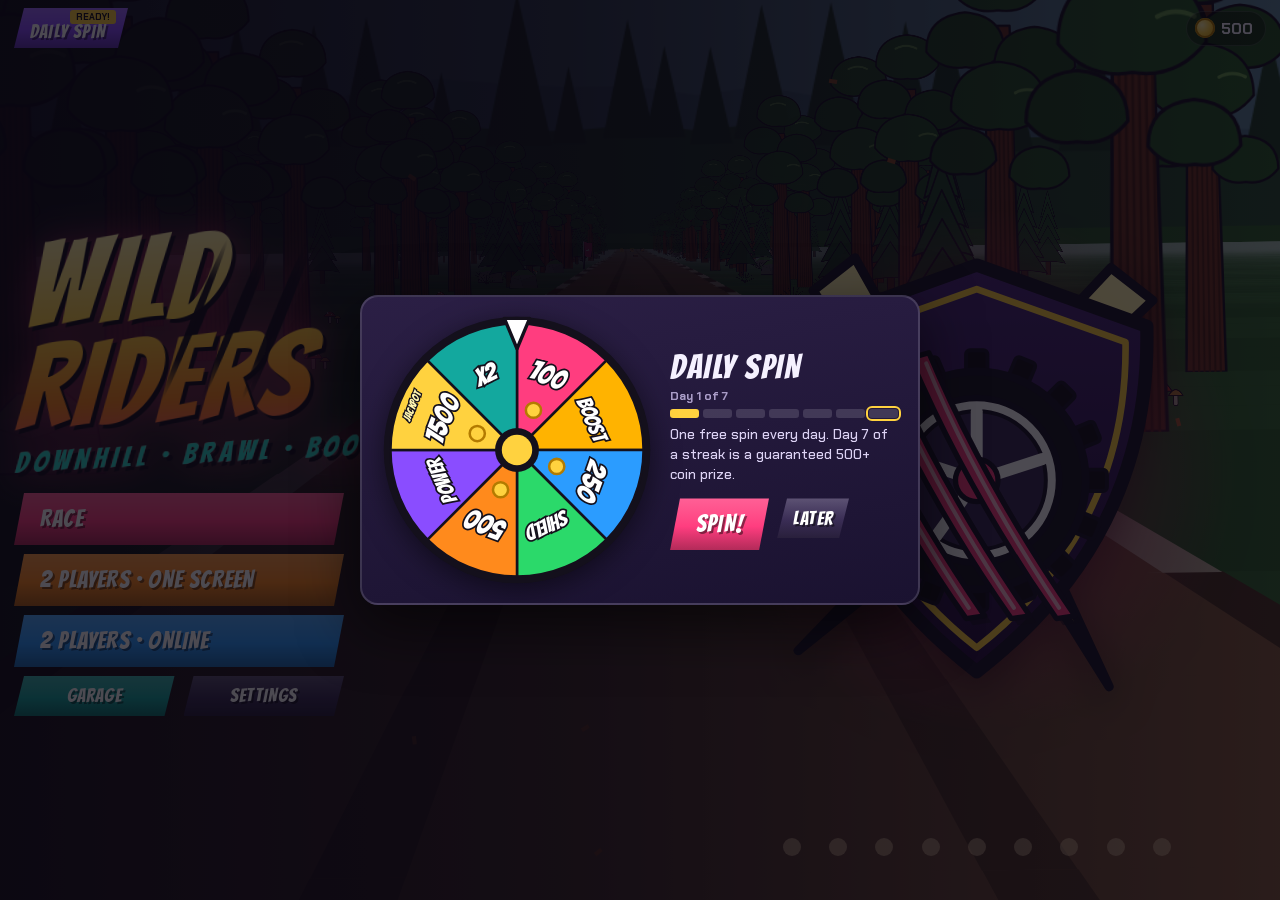
==== commit 4cfceb1c: "Seasonal trails for November and December: Diwali, Thanksgiving Harvest Hayride, Christmas North Pol" ====
--- a/index.html
+++ b/index.html
@@ -534,6 +534,9 @@
   // seasonal / World Tour throwables (found in that trail's crates)
   pumpkin:   { name: "Jack-o'-Bomb",  dmg: 15, spd: 5300, slow: 0.75, col: "#ff8a1c", blind: 1 },
   snowglobe: { name: "Snow Globe",    dmg: 14, spd: 5600, slow: 0.74, col: "#bfe9ff", blind: 1 },
+  laddoo:    { name: "Laddoo Bomb",   dmg: 14, spd: 5400, slow: 0.76, col: "#ffb13b" },
+  pie:       { name: "Pumpkin Pie",   dmg: 13, spd: 5400, slow: 0.72, col: "#e8862f", blind: 1 },
+  giftbox:   { name: "Gift Bomb",     dmg: 15, spd: 5500, slow: 0.75, col: "#e2433b" },
   // utility items (from ? crates; PUNCH or swipe down uses them): shield blocks the next hit (15 s), mine is dropped behind you
   bubble:    { name: "Shield",        dmg: 0,  spd: 0,    slow: 1,    col: "#2bd9c5", util: "shield" },
   mine:      { name: "Mine",          dmg: 18, spd: 0,    slow: 0.5,  col: "#ff5a5a", util: "mine" },
@@ -966,6 +969,65 @@
     ] },
 ]);
 
+/* ======================= SEASONAL: NOVEMBER & DECEMBER ======================= */
+// Diwali moves every year (Nov 8 in 2026). Update `season` each year: about a week either side of Diwali.
+addTheme({ id: "diwali", name: "Diwali", sub: "Festival of Lights", group: "season", season: [1101, 1114], item: "laddoo", unlock: 0,
+  sky: ["#0a0820", "#26164a", "#5a2a5a"], fog: "#2a1838", sun: "#fff3c8", sunY: 0.14, sunX: 0.25, sunR: 0.03,
+  road: ["#6a5446", "#5f4a3e"], rut: "#4a3a30", edge: ["#ff8a1c", "#ffd23f"], ground: ["#3f3a2a", "#383324"],
+  rock: ["#8a5a3a", "#c9a227"], chasm: ["#1a1228", "#160f22"], water: ["#2a3a6a", "#344a7a"], bridgeOver: "water", plank: ["#8a5a3a", "#7a4f32"],
+  weather: "fireworks", music: 11, dark: 1, darkK: 0.55, aurora: 0, surf: null,
+  bg: { far: ["#2a1a40", "#201433"], near: "#1a1226", tree: null, extra: "diwalitown" },
+  hazard: "Firework spinners erupt on the road. Lamps and lights everywhere." }, [
+  { id: "s11a", name: "Festival of Lights", seed: 9111, len: 3600, curvy: 0.9, hilly: 0.95, ramps: 6, splits: 2, pads: 9, haz: 0.75,
+    bursts: { n: 9, kind: "fire" }, obs: ["sweets", "diyastand"],
+    blurb: "A lit-up town on Diwali night: rows of glowing diyas, rangoli, marigold gates, firework spinners on the road and fireworks overhead.",
+    plan: [
+      { t: "S", n: 80, d: 4, z: "lanes", g: "torana", ge: 999 }, { t: "T", dir: 1, c: 3, n: 170, d: 24, z: "lanes" }, { t: "E", dir: -1, k: 3, c: 4, n: 210, d: 30, z: "bazaar", f: "canyon", ws: "lights" },
+      { t: "S", n: 120, d: 8, z: "bazaar", g: "torana", ge: 30 }, { t: "T", dir: -1, c: 3, n: 160, d: 24, z: "ghat", f: "waterR" }, { t: "S", n: 80, d: 2, z: "ghat", f: "bridge" },
+      { t: "X", n: 130, d: 44, z: "lanes" }, { t: "T", dir: 1, c: 3.5, n: 160, d: 30, f: "tunnel", ts: "palace" }, { t: "E", dir: 1, k: 3, c: 4.5, n: 200, d: 34, z: "lanes" },
+      { t: "H", dir: -1, d: 6, z: "temple" }, { t: "C", n: 120, d: 56, z: "lanes" }, { t: "E", dir: -1, k: 3, c: 4, n: 200, d: 30, z: "bazaar", f: "canyon", ws: "lights" },
+      { t: "S", n: 130, d: 8, z: "bazaar", g: "torana", ge: 26 },
+    ] },
+]);
+
+addTheme({ id: "harvest", name: "Thanksgiving", sub: "Harvest season", group: "season", season: [1115, 1130], item: "pie", unlock: 0,
+  sky: ["#6aa8d8", "#f2c98a", "#ffd9a0"], fog: "#f0c890", sun: "#fff0c0", sunY: 0.28, sunX: 0.72,
+  road: ["#9a7048", "#8f663f"], rut: "#7a5634", edge: ["#6b4423", "#f2dcae"], ground: ["#a8963c", "#9e8c36"],
+  rock: ["#8a6a4a", "#c9a648"], chasm: ["#6b5a2a", "#615226"], water: ["#4a8ab8", "#5a9ac8"], bridgeOver: "water", plank: ["#9a6a3c", "#8a5c32"],
+  weather: "leaves", music: 12, surf: "mud",
+  bg: { far: ["#c98a4a", "#b8763a"], near: "#a8862e", tree: "#b8562c", extra: "farmhills" },
+  hazard: "Turkeys run across the road. Muddy patches in the fields." }, [
+  { id: "s11b", name: "Harvest Hayride", seed: 9112, len: 3600, curvy: 0.85, hilly: 1.0, ramps: 5, splits: 1, pads: 8, haz: 0.7,
+    movers: [{ id: "turkey", n: 9, amp: 1.0, spd: 0.75 }], obs: ["haybale", "pumpkinpile"],
+    blurb: "A golden autumn farm: red barns and maple trees, turkeys running across the road, hay-bale ramps and a shortcut through the corn maze.",
+    plan: [
+      { t: "S", n: 80, d: 4, z: "farm" }, { t: "T", dir: 1, c: 2.5, n: 170, d: 24, z: "farm" }, { t: "S", n: 120, d: 8, z: "orchard", j: 1, jat: 0.4, jr: "hayramp" },
+      { t: "E", dir: -1, k: 3, c: 4, n: 210, d: 30, z: "maples" }, { t: "S", n: 160, d: 10, z: "corn", f: "canyon", ws: "corn", fork: 1 }, { t: "T", dir: -1, c: 3, n: 160, d: 24, z: "farm" },
+      { t: "S", n: 80, d: 2, z: "creek", f: "bridge" }, { t: "X", n: 130, d: 40, z: "fields" }, { t: "T", dir: 1, c: 3.5, n: 150, d: 28, f: "tunnel", ts: "barn" },
+      { t: "E", dir: 1, k: 3, c: 4, n: 200, d: 30, z: "maples" }, { t: "S", n: 120, d: 8, z: "fields", j: 1, jat: 0.4, jr: "hayramp" }, { t: "C", n: 110, d: 50, z: "orchard" },
+      { t: "T", dir: -1, c: 2.5, n: 150, d: 20, z: "farm" }, { t: "S", n: 100, d: 6, z: "farm" },
+    ] },
+]);
+
+addTheme({ id: "xmas", name: "Christmas", sub: "North Pole", group: "season", season: [1201, 1231], item: "giftbox", unlock: 0,
+  sky: ["#050c22", "#13284a", "#2a4a6a"], fog: "#1a2c48", sun: "#fff6e0", sunY: 0.15, sunX: 0.7, sunR: 0.035,
+  road: ["#e9f0f8", "#dde6f2"], rut: "#b9c9df", edge: ["#e2433b", "#ffffff"], ground: ["#f4f8ff", "#e9f1fc"],
+  rock: ["#9fb8d6", "#ffffff"], chasm: ["#3a5a8a", "#335080"], water: ["#7fd0f0", "#9fdcf5"], bridgeOver: "chasm", plank: ["#8a5a3a", "#7a4f32"],
+  weather: "snow", music: 13, dark: 1, darkK: 0.5, surf: "ice",
+  bg: { far: ["#2a3f6a", "#20335a"], near: "#e6eefa", tree: "#2c5e4a", snow: 1, extra: "northpole" },
+  hazard: "Presents fall off Santa's sleigh. Icy patches, reindeer on the road." }, [
+  { id: "s12", name: "North Pole Express", seed: 9120, len: 3600, curvy: 0.9, hilly: 1.05, ramps: 6, splits: 2, pads: 9, haz: 0.75,
+    movers: [{ id: "reindeer", n: 5, amp: 1.0, spd: 0.45 }], fallers: [{ id: "gift", n: 9 }], obs: ["presents", "snowrock"],
+    blurb: "A Christmas village under the northern lights: candy-cane gates, gingerbread houses, falling presents and a ride through Santa's workshop.",
+    plan: [
+      { t: "S", n: 80, d: 4, z: "village", g: "candygate", ge: 999 }, { t: "T", dir: 1, c: 3, n: 170, d: 26, z: "village" }, { t: "S", n: 130, d: 8, z: "canes", g: "candygate", ge: 18 },
+      { t: "E", dir: -1, k: 3, c: 4, n: 210, d: 34, z: "forest" }, { t: "X", n: 130, d: 44, z: "forest" }, { t: "T", dir: -1, c: 3, n: 180, d: 26, f: "tunnel", ts: "workshop" },
+      { t: "S", n: 90, d: 6, z: "village" }, { t: "SW", dir: 1, k: 2, d: 14, z: "forest", f: "mtn" }, { t: "S", n: 90, d: 4, z: "lake", f: "lake" },
+      { t: "E", dir: 1, k: 3, c: 4.5, n: 200, d: 34, z: "canes" }, { t: "C", n: 120, d: 56, z: "forest", j: 1, jat: 0.2, jr: "skijump" }, { t: "T", dir: -1, c: 3, n: 160, d: 24, z: "village" },
+      { t: "S", n: 100, d: 6, z: "village", g: "candygate", ge: 30 },
+    ] },
+]);
+
 // ===== art.js =====
 /* Character & vehicle art. Everything is SVG authored in code, rasterized to canvas for the race.
    Back-view sprites (what you see in the race) + front-view anime portraits (menus) + side-view vehicles. */
@@ -2696,6 +2758,201 @@
     forest: { near: [["palm", 3], ["banana", 3], ["fern", 2]], dens: 0.8, ground: ["#3f8a3a", "#388034"] },
     savanna: { near: [["acacia", 4], ["termite", 1.5], ["baobab", 0.8]], dens: 0.45 }, herd: { near: [["acacia", 3], ["termite", 1]], dens: 0.35 } } };
 
+/* ======================= DIWALI ======================= */
+THEME_ITEMS.laddoo = () => SV.circ(32, 34, 20, "#ffb13b", 3) + SV.circ(26, 28, 2.5, "#ffe08a", 0) + SV.circ(38, 36, 2.5, "#ffe08a", 0) + SV.circ(30, 42, 2.5, "#ffe08a", 0) + SV.circ(40, 26, 2.5, "#c9761c", 0);
+function diyaSVG(cx, cy, s) {
+  return SV.path(`M${cx - 20 * s} ${cy} Q${cx} ${cy + 18 * s} ${cx + 20 * s} ${cy} Q${cx + 12 * s} ${cy - 4 * s} ${cx + 8 * s} ${cy - 2 * s} L${cx - 8 * s} ${cy - 2 * s} Q${cx - 12 * s} ${cy - 4 * s} ${cx - 20 * s} ${cy}Z`, "#c4562b", 2.5) +
+    `<path d="M${cx} ${cy - 4 * s} Q${cx - 7 * s} ${cy - 16 * s} ${cx} ${cy - 28 * s} Q${cx + 7 * s} ${cy - 16 * s} ${cx} ${cy - 4 * s}Z" fill="#ffd23f"/><path d="M${cx} ${cy - 6 * s} Q${cx - 3 * s} ${cy - 12 * s} ${cx} ${cy - 18 * s} Q${cx + 3 * s} ${cy - 12 * s} ${cx} ${cy - 6 * s}Z" fill="#fff6c2"/>`;
+}
+def("diyas", 260, 90, 1300, () => { let s = SV.rect(0, 70, 260, 18, 3, "#8a5a3a", 2.5); for (let x = 26; x < 260; x += 52) s += diyaSVG(x, 64, 1); return s; });
+def("rangoli", 300, 120, 1700, () => {
+  let s = "";
+  const cols = ["#ff3d7f", "#ffd23f", "#2bd9c5", "#8a4dff", "#ff8a1c", "#38e05a"];
+  for (let r = 5; r > 0; r--) s += `<ellipse cx="150" cy="60" rx="${r * 28}" ry="${r * 11}" fill="${cols[r % 6]}" stroke="${OL}" stroke-width="2"/>`;
+  for (let i = 0; i < 8; i++) { const a = (i / 8) * TAU; s += `<ellipse cx="${150 + Math.cos(a) * 100}" cy="${60 + Math.sin(a) * 38}" rx="16" ry="7" fill="${cols[i % 6]}" stroke="${OL}" stroke-width="2"/>`; }
+  return s + diyaSVG(150, 60, 0.8);
+});
+def("lithouse", 260, 280, 2100, () => {
+  let s = SV.rect(20, 80, 220, 196, 3, "#e8c98a", 3) + SV.rect(10, 70, 240, 18, 2, "#c4562b", 3) + SV.rect(60, 10, 140, 70, 3, "#f2dcae", 3) + SV.rect(52, 4, 156, 12, 2, "#c4562b", 2.5);
+  for (const [x, y] of [[44, 120], [110, 120], [176, 120], [44, 200], [176, 200], [96, 30], [150, 30]]) s += SV.rect(x, y, 34, 44, 4, "#ffd36b", 2.5);
+  s += SV.path("M108 276 L108 200 Q130 180 152 200 L152 276Z", "#8a2a2a", 3);
+  const bulbs = ["#ff3d7f", "#ffd23f", "#2bd9c5", "#ff8a1c"];
+  for (let i = 0; i < 18; i++) { const x = 20 + i * 12.5; s += SV.circ(x, 92 + Math.sin(i * 0.9) * 8, 4, bulbs[i % 4], 1.5); }
+  for (let i = 0; i < 12; i++) { const x = 60 + i * 12.5; s += SV.circ(x, 22 + Math.sin(i) * 5, 3.5, bulbs[(i + 1) % 4], 1.5); }
+  s += diyaSVG(90, 276, 0.9) + diyaSVG(170, 276, 0.9);
+  return s;
+}, { solid: 1 });
+def("torana", 1100, 900, 6200, () => {
+  // a marigold gate high over the road: poles, a garland arch and hanging marigold strings
+  let s = SV.rect(30, 60, 26, 840, 4, "#c9a227", 3) + SV.rect(1044, 60, 26, 840, 4, "#c9a227", 3);
+  s += `<path d="M43 80 Q550 -10 1057 80" stroke="#ff8a1c" stroke-width="34" fill="none" stroke-linecap="round"/><path d="M43 80 Q550 -10 1057 80" stroke="#ffd23f" stroke-width="14" fill="none" stroke-dasharray="18 14"/>`;
+  for (let i = 1; i < 16; i++) { const t = i / 16, x = 43 + t * 1014, y = 80 - Math.sin(t * Math.PI) * 90 * 0.98 + 16; s += `<path d="M${x} ${y} L${x} ${y + 70}" stroke="#ff8a1c" stroke-width="10" stroke-dasharray="10 4"/>` + SV.circ(x, y + 76, 9, "#e2433b", 2); }
+  s += SV.ell(550, 40, 70, 34, "#2bb673", 3) + diyaSVG(550, 60, 1.4);
+  return s;
+});
+def("kandil", 120, 300, 700, () => SV.rect(56, 120, 8, 176, 2, "#6b4423", 2) + SV.path("M60 20 L80 60 L118 60 L88 84 L100 122 L60 100 L20 122 L32 84 L2 60 L40 60Z", "#ff3d7f", 3) + SV.path("M60 38 L72 64 L96 64 L78 78 L84 100 L60 88 L36 100 L42 78 L24 64 L48 64Z", "#ffd36b", 0) +
+  `<path d="M40 110 L36 150 M60 104 L60 156 M80 110 L84 150" stroke="#ffd23f" stroke-width="4"/>`, { glow: "#ff8ab0" });
+def("mithai", 260, 220, 1900, () => SV.rect(20, 110, 220, 106, 4, "#f2dcae", 3) + SV.path("M6 112 L30 40 L230 40 L254 112Z", "#ff8a1c", 3) + `<path d="M50 40 L44 112 M100 40 L98 112 M160 40 L162 112 M210 40 L216 112" stroke="#ffd23f" stroke-width="10"/>` +
+  [[60, 104], [90, 100], [120, 104], [150, 100], [180, 104], [210, 100]].map(([x, y], i) => SV.circ(x, y, 11, ["#ffb13b", "#ff79b0", "#fff6e0", "#2bb673"][i % 4], 2)).join("") + SV.rect(40, 140, 180, 12, 2, "#c9a227", 2), { solid: 1 });
+def("sweets", 200, 150, 1000, () => SV.rect(20, 50, 160, 66, 6, "#c4562b", 3) + SV.circ(56, 124, 22, "#3a3540", 3) + SV.circ(144, 124, 22, "#3a3540", 3) +
+  [[50, 44], [80, 40], [110, 44], [140, 40]].map(([x, y], i) => SV.circ(x, y, 13, ["#ffb13b", "#ff79b0", "#fff6e0", "#ffd23f"][i], 2)).join(""), { solid: 1, obstacle: "rock" });
+def("diyastand", 90, 130, 450, () => SV.rect(38, 50, 14, 76, 3, "#c9a227", 2.5) + SV.rect(22, 118, 46, 10, 3, "#c9a227", 2.5) + diyaSVG(45, 50, 1.1), { obstacle: "small", glow: "#ffb13b" });
+def("mandir", 260, 380, 2300, () => SV.rect(40, 220, 180, 156, 3, "#f4ecdc", 3) + SV.path("M60 222 Q70 90 130 20 Q190 90 200 222Z", "#f2dcae", 3) + `<path d="M86 200 Q96 110 130 52 M174 200 Q164 110 130 52" stroke="#d9c49a" stroke-width="4" fill="none"/>` +
+  SV.rect(126, 0, 8, 30, 2, "#6b4423", 2) + SV.path("M134 2 L160 10 L134 18Z", "#ff8a1c", 2) + SV.path("M104 376 L104 300 Q130 274 156 300 L156 376Z", "#8a2a2a", 3) + diyaSVG(70, 370, 1) + diyaSVG(190, 370, 1), { solid: 1 });
+KIT_EXTRA.lights = () => ({
+  wall_lights: { w: 300, h: 420, ww: 3400, solid: 1, svg: () => {
+    let s = SV.rect(0, 30, 300, 390, 0, "#d9b98a", 3);
+    for (const [x, y] of [[30, 80], [130, 80], [230, 80], [30, 210], [230, 210], [130, 210]]) s += SV.rect(x, y, 46, 64, 4, "#ffd36b", 2.5);
+    const bulbs = ["#ff3d7f", "#ffd23f", "#2bd9c5", "#ff8a1c"];
+    for (const y of [40, 170, 300]) for (let i = 0; i < 16; i++) s += SV.circ(10 + i * 19, y + Math.sin(i) * 6, 5, bulbs[i % 4], 1.5);
+    s += SV.rect(110, 320, 80, 100, 3, "#8a2a2a", 3);
+    return s;
+  } },
+});
+KIT_EXTRA.palace = () => ({
+  portal_palace: { w: 1600, h: 900, ww: 16000, svg: () => {
+    let s = `<path fill-rule="evenodd" d="M160 900 L160 300 L400 300 L400 180 L1200 180 L1200 300 L1440 300 L1440 900 Z ${PORTAL_HOLE}" fill="#f2dcae" stroke="${OL}" stroke-width="4"/>`;
+    for (const x of [280, 1320]) s += SV.path(`M${x - 90} 300 Q${x} 150 ${x + 90} 300Z`, "#e8c98a", 4);
+    s += SV.path("M520 180 Q800 -20 1080 180Z", "#e8c98a", 4);
+    for (let x = 180; x < 1440; x += 46) s += SV.circ(x, 312, 9, ["#ff3d7f", "#ffd23f", "#2bd9c5", "#ff8a1c"][(x / 46 | 0) % 4], 2);
+    s += `<path fill-rule="evenodd" d="M540 900 L540 650 Q540 500 800 486 Q1060 500 1060 650 L1060 900 Z ${PORTAL_HOLE}" fill="#c4562b" stroke="${OL}" stroke-width="4"/>`;
+    for (const [x, y] of [[250, 450], [1270, 450], [250, 650], [1270, 650]]) s += SV.rect(x, y, 80, 110, 30, "#ffd36b", 4);
+    return s;
+  } },
+  rib_palace: { w: 560, h: 400, ww: 5600, svg: () => {
+    let s = `<path fill-rule="evenodd" d="M0 400 L0 0 L560 0 L560 400 Z ${RIB_HOLE}" fill="#c9a26a" stroke="${OL}" stroke-width="3"/>`;
+    for (let i = 0; i < 14; i++) { const a = Math.PI * (i / 13); s += SV.circ(280 - Math.cos(a) * 218, 176 - Math.sin(a) * 104, 7, ["#ff3d7f", "#ffd23f", "#2bd9c5", "#ff8a1c"][i % 4], 1.5); }
+    s += diyaSVG(40, 380, 1.2) + diyaSVG(520, 380, 1.2);
+    return s;
+  } },
+});
+BG_EXTRA.diwalitown = (layer, Wd, H, R) => {
+  let s = "";
+  if (layer === "far") {
+    for (let x = 0; x < Wd; x += 60 + R() * 50) { const h = 60 + R() * 110, w = 50 + R() * 40; s += `<rect x="${x}" y="${H - h}" width="${w}" height="${h}" fill="#1a1028"/>`; for (let k = 0; k < 4; k++) s += `<rect x="${x + 8 + R() * (w - 18)}" y="${H - h + 10 + R() * (h - 24)}" width="8" height="10" fill="#ffd36b"/>`; }
+    for (let i = 0; i < 6; i++) s += `<circle cx="${R() * Wd}" cy="${H - 200 - R() * 120}" r="5" fill="#ffb13b"/>`;          // floating sky lanterns
+    return s;
+  }
+  for (let x = 0; x < Wd; x += 24) s += `<circle cx="${x}" cy="${H - 50 + Math.sin(x * 0.02) * 8}" r="3" fill="${["#ff3d7f", "#ffd23f", "#2bd9c5"][(x / 24 | 0) % 3]}"/>`;
+  return s;
+};
+BIOME_SCENERY.diwali = { near: [["lithouse", 3], ["diyas", 3], ["kandil", 1.5], ["rangoli", 1.5]], far: ["lithouse", "mandir"], obstacles: ["sweets", "diyastand"], special: ["banner"],
+  zones: { lanes: { near: [["lithouse", 4], ["diyas", 3], ["rangoli", 2], ["kandil", 1.5]], dens: 0.8 }, bazaar: { near: [["mithai", 3], ["lithouse", 2], ["kandil", 2]], dens: 0.85 },
+    ghat: { near: [["diyas", 5], ["mandir", 1]], dens: 0.6 }, temple: { near: [["mandir", 2], ["diyas", 3], ["kandil", 1]], dens: 0.7 } } };
+
+/* ======================= THANKSGIVING HARVEST ======================= */
+THEME_ITEMS.pie = () => SV.ell(32, 38, 26, 14, "#c98a4a", 3) + SV.ell(32, 34, 22, 10, "#e8862f", 2.5) + `<path d="M14 34 Q32 26 50 34" stroke="#fff6e0" stroke-width="4" fill="none"/>`;
+def("barn", 320, 300, 2900, () => {
+  let s = SV.rect(30, 110, 260, 186, 3, "#c4362b", 3) + SV.path("M10 120 L60 40 L260 40 L310 120Z", "#3a3540", 3) + SV.path("M60 40 L160 6 L260 40Z", "#3a3540", 3);
+  s += SV.rect(110, 170, 100, 126, 2, "#f4ecdc", 3) + `<path d="M110 170 L210 296 M210 170 L110 296" stroke="#f4ecdc" stroke-width="10"/><path d="M114 174 L206 292 M206 174 L114 292" stroke="#c4362b" stroke-width="5"/>`;
+  s += SV.rect(140, 70, 40, 34, 3, "#f4ecdc", 3) + `<path d="M30 150 L290 150" stroke="#f4ecdc" stroke-width="6"/>`;
+  return s;
+}, { solid: 1 });
+def("silo", 140, 360, 1300, () => SV.rect(20, 70, 100, 286, 4, "#c9ced8", 3) + SV.path("M20 74 Q70 0 120 74Z", "#8a8a92", 3) + `<path d="M20 130 L120 130 M20 200 L120 200 M20 270 L120 270" stroke="#9aa0ac" stroke-width="5"/>`, { solid: 1 });
+function mapleSVG(w, h, cols) {
+  let s = SV.path(`M${w * 0.46} ${h} Q${w * 0.44} ${h * 0.7} ${w * 0.48} ${h * 0.5} L${w * 0.54} ${h * 0.5} Q${w * 0.56} ${h * 0.7} ${w * 0.56} ${h}Z`, "#5a3a22", 3);
+  for (const [x, y, r, c] of [[0.5, 0.3, 0.28, 0], [0.28, 0.42, 0.2, 1], [0.72, 0.4, 0.22, 2], [0.4, 0.16, 0.18, 1], [0.62, 0.18, 0.18, 0], [0.5, 0.48, 0.2, 2]]) s += SV.circ(w * x, h * y, w * r, cols[c], 3);
+  return s;
+}
+def("maple", 260, 340, 1800, () => mapleSVG(260, 340, ["#e8562c", "#f2a33a", "#c4362b"]), { solid: 1 });
+def("maple2", 260, 340, 1800, () => mapleSVG(260, 340, ["#f2c53a", "#e8862f", "#f2a33a"]), { solid: 1 });
+def("appletree", 240, 300, 1600, () => { let s = mapleSVG(240, 300, ["#4f9b3c", "#3f8a32", "#5aa646"]); for (let i = 0; i < 9; i++) s += SV.circ(50 + ((i * 47) % 150), 50 + ((i * 31) % 100), 8, "#e2433b", 2); return s; }, { solid: 1 });
+def("turkey", 200, 200, 900, () => {
+  let s = "";
+  const fan = ["#7a4a2a", "#c9761c", "#e8a33a", "#a8452c"];
+  for (let i = 0; i < 7; i++) { const a = -2.6 + i * 0.35; s += SV.ell(100 + Math.cos(a) * 52, 96 + Math.sin(a) * 52, 18, 46, fan[i % 4], 2.5, `transform="rotate(${(a * 180) / Math.PI + 90} ${100 + Math.cos(a) * 52} ${96 + Math.sin(a) * 52})"`); }
+  s += SV.ell(100, 120, 46, 40, "#6b4423", 3) + SV.circ(100, 70, 20, "#8a5a3a", 3) + SV.path("M100 72 L118 78 L100 84Z", "#ffd23f", 2) + SV.path("M98 84 Q92 100 100 106 Q104 96 102 84Z", "#e2433b", 2) + SV.circ(94, 66, 3, OL, 0);
+  s += `<path d="M86 156 L82 194 M114 156 L118 194" stroke="#ffb13b" stroke-width="6" stroke-linecap="round"/>`;
+  return s;
+}, { solid: 1 });
+def("pumpkinpile", 200, 110, 900, () => pumpkinSVG(60, 80, 48, 30, false) + pumpkinSVG(140, 84, 42, 26, false) + pumpkinSVG(100, 50, 34, 22, false), { obstacle: "small" });
+def("tractor", 300, 230, 1900, () => SV.rect(60, 90, 160, 70, 6, "#2bb673", 3) + SV.rect(150, 30, 70, 70, 4, "#2bb673", 3) + SV.rect(160, 40, 50, 40, 3, "#bfe3ff", 2.5) + SV.rect(76, 50, 14, 44, 2, "#3a3540", 2.5) +
+  SV.circ(200, 170, 54, "#3a3540", 3) + SV.circ(200, 170, 22, "#ffd23f", 3) + SV.circ(80, 190, 32, "#3a3540", 3) + SV.circ(80, 190, 12, "#ffd23f", 2.5), { solid: 1 });
+def("woodfence", 300, 110, 1800, () => { let s = SV.rect(0, 30, 300, 14, 2, "#9a6a3c", 2.5) + SV.rect(0, 64, 300, 14, 2, "#9a6a3c", 2.5); for (let x = 10; x < 300; x += 70) s += SV.rect(x, 14, 16, 94, 2, "#7b4a2a", 2.5); return s; }, { solid: 1 });
+def("hayramp", 640, 150, 4400, () => { let s = ""; for (let k = 0; k < 3; k++) s += SV.rect(30 + k * 40, 100 - k * 40, 580 - k * 80, 46, 8, "#e2b64f", 3) + `<path d="M${60 + k * 40} ${110 - k * 40} L${600 - k * 40} ${110 - k * 40}" stroke="#b38a2e" stroke-width="4"/>`; return s; });
+KIT_EXTRA.corn = () => ({
+  wall_corn: { w: 300, h: 420, ww: 3400, solid: 1, svg: () => {
+    let s = "";
+    for (let i = 0; i < 9; i++) { const x = 16 + i * 34; s += `<path d="M${x} 420 Q${x + 8} 200 ${x - 4} 40" stroke="#b8963c" stroke-width="10" fill="none" stroke-linecap="round"/>`; s += SV.path(`M${x} ${200 + (i % 3) * 30} Q${x + 44} ${180 + (i % 3) * 30} ${x + 50} ${140 + (i % 3) * 30} Q${x + 20} ${176 + (i % 3) * 30} ${x} ${190 + (i % 3) * 30}Z`, "#c9a648", 2); s += SV.ell(x + 6, 120 + (i % 2) * 30, 8, 20, "#ffd23f", 2); }
+    return s;
+  } },
+});
+KIT_EXTRA.barn = () => ({
+  portal_barn: { w: 1600, h: 900, ww: 16000, svg: () => {
+    let s = `<path fill-rule="evenodd" d="M200 900 L200 360 L420 120 L1180 120 L1400 360 L1400 900 Z ${PORTAL_HOLE}" fill="#c4362b" stroke="${OL}" stroke-width="4"/>`;
+    s += SV.path("M160 380 L420 90 L1180 90 L1440 380 L1400 380 L1180 130 L420 130 L200 380Z", "#3a3540", 4);
+    s += `<path fill-rule="evenodd" d="M540 900 L540 520 L1060 520 L1060 900 Z ${PORTAL_HOLE}" fill="#f4ecdc" stroke="${OL}" stroke-width="4"/>`;
+    s += SV.rect(720, 220, 160, 140, 4, "#f4ecdc", 4) + `<path d="M200 460 L540 460 M1060 460 L1400 460" stroke="#f4ecdc" stroke-width="12"/>`;
+    return s;
+  } },
+  rib_barn: { w: 560, h: 400, ww: 5600, svg: () => `<path fill-rule="evenodd" d="M0 400 L0 0 L560 0 L560 400 Z ${RIB_HOLE}" fill="#8a3a2a" stroke="${OL}" stroke-width="3"/>` + SV.rect(10, 300, 60, 40, 6, "#e2b64f", 2.5) + SV.rect(490, 300, 60, 40, 6, "#e2b64f", 2.5) + `<path d="M0 60 L560 60" stroke="#6b2a1c" stroke-width="10"/>` },
+});
+BG_EXTRA.farmhills = (layer, Wd, H, R) => {
+  if (layer !== "far") return "";
+  let s = "";
+  for (let i = 0; i < 8; i++) { const x = i * 280 + R() * 80, w = 220 + R() * 100; s += `<path d="M${x} ${H - 60} Q${x + w / 2} ${H - 160 - R() * 40} ${x + w} ${H - 60}Z" fill="${["#d9a648", "#c9862e", "#a8963c", "#e8b85a"][i % 4]}"/>`; }
+  s += `<rect x="900" y="${H - 170}" width="60" height="40" fill="#c4362b"/><path d="M890 ${H - 170} L930 ${H - 196} L970 ${H - 170}Z" fill="#3a3540"/><rect x="975" y="${H - 200}" width="18" height="70" fill="#c9ced8"/>`;
+  return s;
+};
+BIOME_SCENERY.harvest = { near: [["maple", 3], ["haybale", 2], ["woodfence", 1.5], ["pumpkinpile", 1]], far: ["maple", "maple2"], obstacles: ["haybale", "pumpkinpile"], special: ["banner"],
+  zones: { farm: { near: [["barn", 1.2], ["silo", 1], ["woodfence", 3], ["haybale", 2], ["tractor", 0.6]], dens: 0.6 }, orchard: { near: [["appletree", 5], ["haybale", 1]], dens: 0.75 },
+    maples: { near: [["maple", 4], ["maple2", 4]], dens: 0.85 }, corn: { near: [["cornstalk", 6]], dens: 0.9 }, creek: { near: [["reeds", 3], ["maple2", 2]], dens: 0.6 },
+    fields: { near: [["haybale", 3], ["pumpkinpile", 2], ["scarecrow", 1], ["woodfence", 2]], dens: 0.55 } } };
+
+/* ======================= CHRISTMAS ======================= */
+THEME_ITEMS.giftbox = () => SV.rect(12, 22, 40, 36, 4, "#e2433b", 3) + SV.rect(28, 22, 8, 36, 0, "#ffd23f", 0) + `<path d="M32 22 Q18 8 24 6 Q32 8 32 22 Q32 8 40 6 Q46 8 32 22" stroke="#ffd23f" stroke-width="4" fill="none"/>`;
+def("xmastree", 220, 380, 1500, () => {
+  let s = conifer(220, 380, "#2c6e4a", "#f4f8ff");
+  const b = ["#e2433b", "#ffd23f", "#2b9cff", "#ff79b0"];
+  for (let i = 0; i < 16; i++) s += SV.circ(60 + ((i * 53) % 100), 90 + ((i * 41) % 220), 6, b[i % 4], 1.5);
+  s += SV.path("M110 0 L118 20 L140 20 L122 32 L130 54 L110 40 L90 54 L98 32 L80 20 L102 20Z", "#ffd23f", 2.5);
+  return s;
+}, { solid: 1 });
+def("candycane", 110, 300, 600, () => `<path d="M60 296 L60 80 Q60 20 30 24 Q8 28 12 56" stroke="${OL}" stroke-width="30" fill="none" stroke-linecap="round"/><path d="M60 296 L60 80 Q60 20 30 24 Q8 28 12 56" stroke="#ffffff" stroke-width="22" fill="none" stroke-linecap="round"/><path d="M60 296 L60 80 Q60 20 30 24 Q8 28 12 56" stroke="#e2433b" stroke-width="22" fill="none" stroke-dasharray="16 16"/>`, { solid: 1 });
+def("candygate", 1100, 900, 6200, () => {
+  const cane = (d) => `<path d="${d}" stroke="${OL}" stroke-width="58" fill="none" stroke-linecap="round"/><path d="${d}" stroke="#ffffff" stroke-width="44" fill="none" stroke-linecap="round"/><path d="${d}" stroke="#e2433b" stroke-width="44" fill="none" stroke-dasharray="30 30"/>`;
+  let s = cane("M60 890 L60 140 Q60 30 200 30 L540 30") + cane("M1040 890 L1040 140 Q1040 30 900 30 L560 30");
+  s += SV.path("M480 0 Q550 70 620 0 Q600 60 550 70 Q500 60 480 0Z", "#2bb673", 3) + SV.circ(550, 64, 22, "#e2433b", 3);
+  return s;
+});
+def("gingerhouse", 280, 280, 2300, () => {
+  let s = SV.rect(30, 110, 220, 166, 4, "#b8763a", 3) + SV.path("M10 120 L140 20 L270 120Z", "#8a5226", 3) + `<path d="M10 120 L140 20 L270 120" stroke="#ffffff" stroke-width="14" fill="none" stroke-linejoin="round"/><path d="M10 120 L140 20 L270 120" stroke="#ffffff" stroke-width="6" fill="none" stroke-dasharray="4 12"/>`;
+  s += SV.rect(110, 180, 60, 96, 20, "#e2433b", 3) + SV.rect(46, 140, 46, 44, 4, "#ffd36b", 3) + SV.rect(188, 140, 46, 44, 4, "#ffd36b", 3);
+  for (let x = 40; x < 250; x += 30) s += SV.circ(x, 112, 8, ["#e2433b", "#2bb673", "#ffd23f"][(x / 30 | 0) % 3], 2);
+  s += `<path d="M30 230 Q140 210 250 230" stroke="#ffffff" stroke-width="8" fill="none" stroke-dasharray="14 8"/>`;
+  return s;
+}, { solid: 1 });
+function giftSVG(x, y, w, h, c, r) { return SV.rect(x, y, w, h, 4, c, 3) + SV.rect(x + w / 2 - 6, y, 12, h, 0, r, 0) + SV.rect(x, y + h / 2 - 6, w, 12, 0, r, 0) + `<path d="M${x + w / 2} ${y} q-18 -16 -10 -20 q8 0 10 20 q2 -20 10 -20 q8 4 -10 20" stroke="${r}" stroke-width="5" fill="none"/>`; }
+def("presents", 220, 150, 1200, () => giftSVG(10, 70, 90, 76, "#e2433b", "#ffd23f") + giftSVG(110, 84, 100, 62, "#2b9cff", "#ffffff") + giftSVG(60, 20, 70, 54, "#2bb673", "#e2433b"), { solid: 1, obstacle: "rock" });
+def("gift", 140, 130, 760, () => giftSVG(20, 30, 100, 94, "#ff3d7f", "#ffd23f"), { solid: 1, obstacle: "rock" });
+KIT_EXTRA.workshop = () => ({
+  portal_workshop: { w: 1600, h: 900, ww: 16000, svg: () => {
+    let s = `<path fill-rule="evenodd" d="M160 900 L160 330 L800 60 L1440 330 L1440 900 Z ${PORTAL_HOLE}" fill="#a8452c" stroke="${OL}" stroke-width="4"/>`;
+    s += SV.path("M100 350 L800 30 L1500 350 L1440 350 L800 90 L160 350Z", "#f4f8ff", 4);
+    for (let y = 420; y < 900; y += 60) s += `<path d="M160 ${y} L1440 ${y}" stroke="#8a3520" stroke-width="5"/>`;
+    s += SV.rect(640, 180, 320, 90, 10, "#2bb673", 4) + `<text x="800" y="245" text-anchor="middle" font-family="${FONT}" font-weight="900" font-size="54" fill="#ffd23f">TOYS</text>`;
+    s += `<path fill-rule="evenodd" d="M540 900 L540 650 Q540 500 800 486 Q1060 500 1060 650 L1060 900 Z ${PORTAL_HOLE}" fill="#2bb673" stroke="${OL}" stroke-width="4"/>`;
+    for (const x of [260, 1220]) s += SV.rect(x, 440, 120, 140, 6, "#ffd36b", 4) + `<path d="M${x + 60} 440 L${x + 60} 580 M${x} 510 L${x + 120} 510" stroke="#a8452c" stroke-width="10"/>`;
+    return s;
+  } },
+  rib_workshop: { w: 560, h: 400, ww: 5600, svg: () => {
+    let s = `<path fill-rule="evenodd" d="M0 400 L0 0 L560 0 L560 400 Z ${RIB_HOLE}" fill="#7a3a24" stroke="${OL}" stroke-width="3"/>`;
+    for (const y of [120, 220, 320]) { s += SV.rect(4, y, 66, 10, 2, "#c98a55", 2) + SV.rect(490, y, 66, 10, 2, "#c98a55", 2); s += giftSVG(10, y - 34, 26, 34, "#e2433b", "#ffd23f") + giftSVG(40, y - 26, 24, 26, "#2b9cff", "#fff") + giftSVG(496, y - 30, 28, 30, "#2bb673", "#e2433b") + giftSVG(526, y - 24, 24, 24, "#ff79b0", "#fff"); }
+    s += `<path d="M0 30 Q140 70 280 30 Q420 70 560 30" stroke="#2bb673" stroke-width="12" fill="none"/>`;
+    return s;
+  } },
+});
+BG_EXTRA.northpole = (layer, Wd, H, R) => {
+  if (layer !== "far") return "";
+  // Santa's sleigh and reindeer silhouette crossing the moon side of the sky, plus a far village
+  let s = `<g fill="#0a1424" transform="translate(1400 ${H - 330}) scale(1.1)"><path d="M0 30 Q10 50 60 50 L90 30 L60 34 Q20 36 10 20Z"/><path d="M100 26 l30 -6 l6 -12 l4 12 l20 4 l-20 4 l-6 14 l-4 -12Z"/><path d="M150 18 l30 -6 l6 -12 l4 12 l20 4 l-20 4 l-6 14 l-4 -12Z"/></g>`;
+  for (let x = 0; x < Wd; x += 70 + R() * 60) { const h = 40 + R() * 50; s += `<rect x="${x}" y="${H - h}" width="44" height="${h}" fill="#1a2a48"/><path d="M${x - 6} ${H - h} L${x + 22} ${H - h - 24} L${x + 50} ${H - h}Z" fill="#e6eefa"/><rect x="${x + 16}" y="${H - h + 12}" width="10" height="12" fill="#ffd36b"/>`; }
+  return s;
+};
+BIOME_SCENERY.xmas = { near: [["xmastree", 3], ["snowpine", 3], ["candycane", 1.5], ["snowman", 1], ["presents", 0.6]], far: ["snowpine", "xmastree"], obstacles: ["presents", "snowrock"], special: ["banner"],
+  zones: { village: { near: [["gingerhouse", 3], ["xmastree", 2], ["snowman", 1.5], ["candycane", 1]], dens: 0.75 }, canes: { near: [["candycane", 5], ["xmastree", 2]], dens: 0.8 },
+    forest: { near: [["snowpine", 5], ["xmastree", 2]], dens: 0.8 }, lake: { near: [["snowman", 2], ["candycane", 1]], dens: 0.3 } } };
+
 // ===== audio.js =====
 /* Synthesized audio: engine/wind, SFX and a procedural soundtrack per biome. No audio files. */
 
@@ -2846,6 +3103,9 @@
     { bpm: 146, root: 45, scale: [0, 2, 4, 7, 9], prog: [0, 3, 4, 0], lead: "triangle", feel: "dhol" },            // 8 Great Wall: A major pentatonic
     { bpm: 140, root: 48, scale: [0, 2, 4, 5, 7, 9, 11], prog: [0, 3, 4, 0], lead: "square", feel: "menu" },       // 9 Swiss Alps: C major, bouncy
     { bpm: 150, root: 45, scale: [0, 1, 5, 7, 8], prog: [0, 3, 4, 1], lead: "triangle", feel: "rock" },            // 10 Fuji: A in-scale (Japanese)
+    { bpm: 140, root: 50, scale: [0, 1, 4, 5, 7, 8, 11], prog: [0, 3, 4, 0], lead: "sawtooth", feel: "dhol" },     // 11 Diwali: D bhairav, festive dhol
+    { bpm: 132, root: 43, scale: [0, 2, 4, 7, 9], prog: [0, 3, 4, 3], lead: "square", feel: "rock" },              // 12 Harvest: G major pentatonic, country
+    { bpm: 150, root: 48, scale: [0, 2, 4, 5, 7, 9, 11], prog: [0, 3, 4, 4], lead: "triangle", feel: "menu" },     // 13 Christmas: C major, jingly
   ];
   const mtof = (m) => 440 * Math.pow(2, (m - 69) / 12);
   function kick(t, v = 0.9) { const o = ac.createOscillator(), g = ac.createGain(); o.frequency.setValueAtTime(150, t); o.frequency.exponentialRampToValueAtTime(42, t + 0.12); g.gain.setValueAtTime(v, t); g.gain.exponentialRampToValueAtTime(0.001, t + 0.25); o.connect(g); g.connect(musicBus); o.start(t); o.stop(t + 0.3); }
@@ -3892,6 +4152,24 @@
       ctx.save(); ctx.translate(((p[0] % 1) + 1) % 1 * w, p[1] * h); ctx.rotate(t * 1.5 + i);
       ctx.fillStyle = i % 3 ? "#ffc2d9" : "#ffe3ee"; ctx.beginPath(); ctx.ellipse(0, 0, 4.5, 2.6, 0, 0, TAU); ctx.fill(); ctx.restore();
     }
+  } else if (kind === "leaves") {
+    for (let i = 0; i < 30; i++) {
+      const p = P[i];
+      p[1] += 0.0018 + p[2] * 0.0025 + sp * 0.003; p[0] += Math.sin(t * 1.3 + i) * 0.002 - me.lean * 0.004;
+      if (p[1] > 1) { p[1] = 0; p[0] = Math.random(); }
+      ctx.save(); ctx.translate(((p[0] % 1) + 1) % 1 * w, p[1] * h); ctx.rotate(t * 2 + i);
+      ctx.fillStyle = ["#c9561c", "#e8a33a", "#a8302a", "#f2c53a"][i % 4]; ctx.fillRect(-5, -3, 10, 6); ctx.restore();
+    }
+  } else if (kind === "fireworks") {
+    // slow fireworks blooming high in the sky (gentle rings that fade, never a screen flash)
+    ctx.globalCompositeOperation = "lighter";
+    for (let i = 0; i < 4; i++) {
+      const cyc = 2.6, ph = (t + i * 0.83) % cyc, k = ph / cyc, seed = Math.floor((t + i * 0.83) / cyc) * 7 + i;
+      const cx = w * (0.15 + ((seed * 0.37) % 0.7)), cy = h * (0.08 + ((seed * 0.21) % 0.22)), r = h * 0.11 * Math.sqrt(k);
+      ctx.fillStyle = rgba(["#ff3d7f", "#ffd23f", "#2bd9c5", "#b35cff", "#ff8a1c"][seed % 5], 0.7 * (1 - k));
+      for (let a = 0; a < 14; a++) { const an = (a / 14) * TAU; ctx.beginPath(); ctx.arc(cx + Math.cos(an) * r, cy + Math.sin(an) * r + k * k * h * 0.03, 2.2, 0, TAU); ctx.fill(); }
+    }
+    ctx.globalCompositeOperation = "source-over";
   } else if (kind === "bats") {
     // a few bats flapping across the top of the sky, and autumn leaves tumbling down
     for (let i = 0; i < 5; i++) {
@@ -6891,18 +7169,17 @@
       of your progress lives outside the game (Notes, a text to yourself). Stored in localStorage "wr-backup". */
 
 // ===== Edit these two on every release =====
-const APP_VERSION = "2026.10.14j";
+const APP_VERSION = "2026.10.14k";
 const WHATS_NEW = [
-  "<b>New: WORLD TOUR!</b> 8 famous places on a world map. Unlocks at 23 ★ (last card on Choose a Trail).",
-  "<b>Valparaíso:</b> colourful hill streets · <b>Great Wall:</b> race on top of it, crumbling sections.",
-  "<b>Swiss Alps:</b> race the red train, cows · <b>Machu Picchu:</b> terraces in the clouds, llamas.",
-  "<b>Moab:</b> giant stone arches, canyon jump · <b>Fuji:</b> cherry blossoms, torii gate tunnel, deer.",
-  "<b>Ladakh:</b> Himalayan switchbacks, prayer flags, yaks · <b>Kilimanjaro:</b> snowy peak to savanna stampede.",
-  "New throwable: the <b>Snow Globe</b>. Plus new songs for the Great Wall, the Alps and Fuji.",
+  "<b>Coming up on Choose a Trail:</b> three new holiday trails switch on by themselves on their dates.",
+  "<b>Diwali (Nov 1–14):</b> a lit-up town at night, diyas, rangoli, marigold gates, firework spinners.",
+  "<b>Thanksgiving (Nov 15–30):</b> Harvest Hayride: red barns, maples, turkeys, hay ramps, a corn maze.",
+  "<b>Christmas (December):</b> North Pole Express: candy-cane gates, Santa's workshop, falling presents.",
+  "Still here now: <b>Halloween</b> (all October) and the <b>World Tour</b> (23 ★).",
 ];
 // ============================================
 
-const BUILD_ID = "wild-riders-c0bcb7b32a";            // stamped by tools/build.py; matches version.json of this build
+const BUILD_ID = "wild-riders-9f1aac3b37";            // stamped by tools/build.py; matches version.json of this build
 const VERSION_KEY = "wr-version", BACKUP_INFO_KEY = "wr-backup";
 const Upd = { reg: null, ready: false };
 
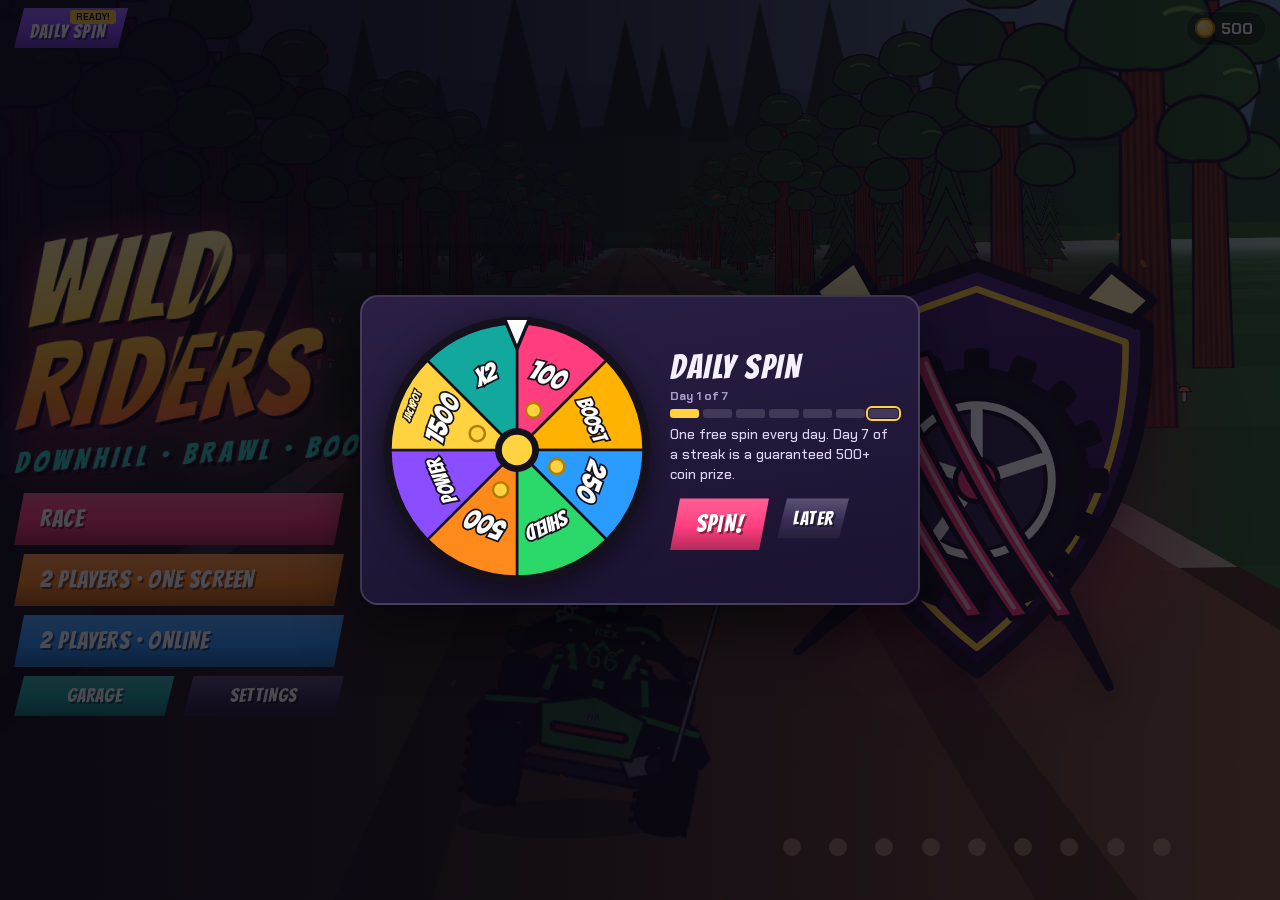
==== commit 690fda02: "Seasonal trails for January to September: New Year, Lunar New Year, Holi, Spring, Tulips, Beach, Fou" ====
--- a/index.html
+++ b/index.html
@@ -537,6 +537,15 @@
   laddoo:    { name: "Laddoo Bomb",   dmg: 14, spd: 5400, slow: 0.76, col: "#ffb13b" },
   pie:       { name: "Pumpkin Pie",   dmg: 13, spd: 5400, slow: 0.72, col: "#e8862f", blind: 1 },
   giftbox:   { name: "Gift Bomb",     dmg: 15, spd: 5500, slow: 0.75, col: "#e2433b" },
+  popper:    { name: "Party Popper",  dmg: 12, spd: 5800, slow: 0.76, col: "#ffd23f", blind: 1 },
+  firecracker:{ name: "Firecracker",  dmg: 15, spd: 5600, slow: 0.74, col: "#e2433b", burn: 1 },
+  colorballoon:{ name: "Colour Balloon", dmg: 10, spd: 5600, slow: 0.78, col: "#ff3d7f", blind: 1 },
+  egg:       { name: "Egg Bomb",      dmg: 12, spd: 5500, slow: 0.76, col: "#ffd23f", blind: 1 },
+  tulipbulb: { name: "Tulip Bulb",    dmg: 13, spd: 5500, slow: 0.76, col: "#ff3d7f" },
+  beachball: { name: "Beach Ball",    dmg: 11, spd: 5800, slow: 0.72, col: "#2b9cff" },
+  sparkler:  { name: "Sparkler Bomb", dmg: 14, spd: 5700, slow: 0.76, col: "#ffd23f", burn: 1 },
+  cottoncandy:{ name: "Cotton Candy", dmg: 10, spd: 5500, slow: 0.7,  col: "#ff9ec8", blind: 1 },
+  acorn:     { name: "Acorn",         dmg: 12, spd: 5700, slow: 0.78, col: "#8a5a3a" },
   // utility items (from ? crates; PUNCH or swipe down uses them): shield blocks the next hit (15 s), mine is dropped behind you
   bubble:    { name: "Shield",        dmg: 0,  spd: 0,    slow: 1,    col: "#2bd9c5", util: "shield" },
   mine:      { name: "Mine",          dmg: 18, spd: 0,    slow: 0.5,  col: "#ff5a5a", util: "mine" },
@@ -642,7 +651,7 @@
       { t: "C", n: 140, d: 60, z: "dunes" }, { t: "S", n: 200, d: 14, z: "dunes" },
     ] },
   // Glacier Peak -----------------------------------------------------------------------------------------------------
-  { id: "g1", biome: 2, name: "Frostbite Run", seed: 3301, len: 3600, curvy: 0.85, hilly: 1.1, ramps: 7, splits: 2, pads: 8, haz: 0.8, grip: 0.8, surfN: 1.3,
+  { id: "g1", biome: 2, name: "Frostbite Run", seed: 3301, len: 3950, curvy: 0.85, hilly: 1.1, ramps: 7, splits: 2, pads: 8, haz: 0.8, grip: 0.8, surfN: 1.3,
     blurb: "Ski-resort slalom on low-grip snow, black ice you can barely see, and a glowing blue ice cave.",
     look: { surf: "blackice" },
     plan: [
@@ -786,9 +795,10 @@
 function seasonDaysLeft(b) {
   const d = window.WR_DATE ? new Date(window.WR_DATE) : new Date();
   const z = b.season[1];
-  let end = new Date(d.getFullYear(), Math.floor(z / 100) - 1, z % 100);
+  const at = (y) => { const m = Math.floor(z / 100) - 1; return new Date(y, m, Math.min(z % 100, new Date(y, m + 1, 0).getDate())); };   // Feb 29 → Feb 28 in other years
+  let end = at(d.getFullYear());
   const day0 = new Date(d.getFullYear(), d.getMonth(), d.getDate());
-  if (end < day0) end = new Date(d.getFullYear() + 1, Math.floor(z / 100) - 1, z % 100);
+  if (end < day0) end = at(d.getFullYear() + 1);
   return Math.round((end - day0) / 864e5) + 1;
 }
 const MONTHS = ["JAN", "FEB", "MAR", "APR", "MAY", "JUN", "JUL", "AUG", "SEP", "OCT", "NOV", "DEC"];
@@ -1025,6 +1035,143 @@
       { t: "S", n: 90, d: 6, z: "village" }, { t: "SW", dir: 1, k: 2, d: 14, z: "forest", f: "mtn" }, { t: "S", n: 90, d: 4, z: "lake", f: "lake" },
       { t: "E", dir: 1, k: 3, c: 4.5, n: 200, d: 34, z: "canes" }, { t: "C", n: 120, d: 56, z: "forest", j: 1, jat: 0.2, jr: "skijump" }, { t: "T", dir: -1, c: 3, n: 160, d: 24, z: "village" },
       { t: "S", n: 100, d: 6, z: "village", g: "candygate", ge: 30 },
+    ] },
+]);
+
+/* ======================= SEASONAL: JANUARY – SEPTEMBER ======================= */
+const S_NIGHT = { dark: 1, aurora: 0 };
+addTheme(Object.assign({ id: "newyear", name: "New Year", sub: "Midnight countdown", group: "season", season: [101, 131], item: "popper", unlock: 0,
+  sky: ["#040818", "#101c44", "#2a2a5a"], fog: "#1a2040", sun: "#f4f2ff", sunY: 0.12, sunX: 0.2, sunR: 0.03, darkK: 0.5,
+  road: ["#4a4a58", "#43434f"], rut: "#383844", edge: ["#ffd23f", "#ffffff"], ground: ["#eef4fa", "#e2eaf4"],
+  rock: ["#8c94a6", "#ffffff"], chasm: ["#2a3a5a", "#24324f"], water: ["#3a5a8a", "#4a6a9a"], bridgeOver: "water", plank: ["#7a5a3a", "#6b4f32"],
+  weather: "fireworks", music: 9, surf: "ice", bg: { far: ["#1e2c50", "#18243f"], near: "#dbe6f4", tree: "#2c4e44", snow: 1, extra: "skyline" } }, S_NIGHT), [
+  { id: "s01", name: "New Year Fireworks", seed: 9001, len: 3500, curvy: 0.9, hilly: 1.0, ramps: 6, splits: 2, pads: 9, haz: 0.7, bursts: { n: 8, kind: "fire" },
+    blurb: "A snowy town at midnight on New Year's Eve: fireworks overhead, sparkling streets, and a finish under the big clock tower.",
+    plan: [
+      { t: "S", n: 80, d: 4, z: "town", g: "nygate", ge: 999 }, { t: "T", dir: 1, c: 3, n: 170, d: 26, z: "town" }, { t: "E", dir: -1, k: 3, c: 4, n: 210, d: 30, z: "park" },
+      { t: "S", n: 90, d: 4, z: "river", f: "bridge" }, { t: "T", dir: -1, c: 3, n: 160, d: 24, z: "town" }, { t: "X", n: 130, d: 44, z: "park" },
+      { t: "SW", dir: 1, k: 2, d: 14, z: "town", f: "mtn" }, { t: "E", dir: 1, k: 3, c: 4.5, n: 200, d: 34, z: "town" }, { t: "C", n: 120, d: 56, z: "park" },
+      { t: "T", dir: -1, c: 3, n: 160, d: 24, z: "town" }, { t: "S", n: 160, d: 6, z: "square", g: "nygate", ge: 60 },
+    ] },
+]);
+addTheme({ id: "lunar", name: "Lunar New Year", sub: "Lantern streets", group: "season", season: [201, 229], item: "firecracker", unlock: 0,
+  sky: ["#3a1a4a", "#c2443a", "#ffb36b"], fog: "#c8705a", sun: "#ffe8b0", sunY: 0.3, sunX: 0.7,
+  road: ["#5a4a48", "#524240"], rut: "#463836", edge: ["#c4362b", "#ffd23f"], ground: ["#7a5a4a", "#704f41"],
+  rock: ["#8a3a2a", "#c9a227"], chasm: ["#3a2028", "#331c23"], water: ["#3a5a7a", "#4a6a8a"], bridgeOver: "water", plank: ["#c4362b", "#b32f25"],
+  weather: null, music: 8, surf: null, bg: { far: ["#7a3040", "#6a2836"], near: "#5a2a2a", tree: null, extra: "pagodas" } }, [
+  { id: "s02", name: "Lantern Festival", seed: 9002, len: 3500, curvy: 0.9, hilly: 0.95, ramps: 6, splits: 2, pads: 9, haz: 0.75,
+    movers: [{ id: "dragon", n: 5, amp: 0.9, spd: 0.6 }], bursts: { n: 7, kind: "fire" },
+    blurb: "Red lantern streets at sunset for Lunar New Year: a dancing dragon weaving across the road, firecrackers and golden gateways.",
+    plan: [
+      { t: "S", n: 80, d: 4, z: "street", g: "paifang", ge: 999 }, { t: "T", dir: 1, c: 3, n: 170, d: 26, z: "street", g: "lanterns", ge: 10 }, { t: "E", dir: -1, k: 3, c: 4, n: 210, d: 30, z: "market" },
+      { t: "S", n: 90, d: 4, z: "garden", f: "bridge" }, { t: "T", dir: -1, c: 3, n: 160, d: 24, z: "street", g: "lanterns", ge: 10 }, { t: "X", n: 130, d: 44, z: "garden" },
+      { t: "E", dir: 1, k: 3, c: 4.5, n: 200, d: 34, z: "market" }, { t: "S", n: 100, d: 6, z: "street", g: "paifang", ge: 999 }, { t: "H", dir: -1, d: 6, z: "garden" },
+      { t: "C", n: 120, d: 56, z: "street", g: "lanterns", ge: 12 }, { t: "T", dir: 1, c: 3, n: 160, d: 24, z: "market" }, { t: "S", n: 100, d: 6, z: "street" },
+    ] },
+]);
+addTheme({ id: "holi", name: "Holi", sub: "Festival of Colours", group: "season", season: [301, 331], item: "colorballoon", unlock: 0,
+  sky: ["#4fa8f0", "#bfe2fa", "#fff1d0"], fog: "#f6dbe8", sun: "#fffbe8", sunY: 0.12, sunX: 0.3,
+  road: ["#b8906a", "#ad8660"], rut: "#9a7652", edge: ["#ff3d7f", "#ffd23f"], ground: ["#8fc45a", "#86b952"],
+  rock: ["#c98a55", "#ffd23f"], chasm: ["#4a6a3a", "#426034"], water: ["#4ab0d8", "#62c0e4"], bridgeOver: "water", plank: ["#8a6a4a", "#7a5c3e"],
+  weather: "colorpuffs", music: 3, surf: null, bg: { far: ["#d98aa8", "#c8789a"], near: "#e8b85a", tree: "#3f8a32" } }, [
+  { id: "s03", name: "Holi Color Rush", seed: 9003, len: 3500, curvy: 0.9, hilly: 0.95, ramps: 6, splits: 2, pads: 9, haz: 0.75, bursts: { n: 12, kind: "color" },
+    blurb: "Holi in the streets: clouds of coloured powder burst up from the road, dhol drums, colour stalls, and everyone gets painted.",
+    plan: [
+      { t: "S", n: 80, d: 4, z: "street" }, { t: "T", dir: 1, c: 3, n: 170, d: 26, z: "street" }, { t: "E", dir: -1, k: 3, c: 4, n: 210, d: 30, z: "bazaar", f: "canyon", ws: "lights" },
+      { t: "S", n: 120, d: 6, z: "square" }, { t: "T", dir: -1, c: 3, n: 160, d: 24, z: "park" }, { t: "X", n: 130, d: 44, z: "street" },
+      { t: "S", n: 80, d: 2, z: "ghat", f: "bridge" }, { t: "E", dir: 1, k: 3, c: 4.5, n: 200, d: 34, z: "bazaar" }, { t: "H", dir: -1, d: 6, z: "park" },
+      { t: "C", n: 120, d: 56, z: "street" }, { t: "T", dir: 1, c: 3, n: 160, d: 24, z: "square" }, { t: "S", n: 100, d: 6, z: "square" },
+    ] },
+]);
+addTheme({ id: "easter", name: "Spring", sub: "Egg hunt", group: "season", season: [401, 430], item: "egg", unlock: 0,
+  sky: ["#7ac4f2", "#d6eefa", "#fff6e0"], fog: "#e8f2e0", sun: "#fffbe8", sunY: 0.14, sunX: 0.7,
+  road: ["#c9a882", "#bf9e78"], rut: "#a8886a", edge: ["#ff9ec8", "#fff6c2"], ground: ["#8fd46a", "#86c962"],
+  rock: ["#a8a8b8", "#8fd46a"], chasm: ["#4f8a4a", "#477f43"], water: ["#7ac4f2", "#8fd0f6"], bridgeOver: "water", plank: ["#c98a55", "#b87a48"],
+  weather: "petals", music: 9, surf: null, bg: { far: ["#a8d8b0", "#90c89a"], near: "#7ac45a", tree: "#4f9b3c" } }, [
+  { id: "s04", name: "Spring Egg Hunt", seed: 9004, len: 3500, curvy: 0.85, hilly: 1.0, ramps: 4, splits: 2, pads: 8, haz: 0.65,
+    movers: [{ id: "bunny", n: 8, amp: 1.0, spd: 0.9 }],
+    blurb: "Pastel spring meadows: jump off giant painted eggs, dodge hopping bunnies, and hunt for the golden egg crates.",
+    plan: [
+      { t: "S", n: 80, d: 4, z: "meadow" }, { t: "T", dir: 1, c: 3, n: 170, d: 26, z: "meadow", j: 1, jat: 0.5, jr: "eggramp" }, { t: "E", dir: -1, k: 3, c: 4, n: 210, d: 30, z: "garden" },
+      { t: "S", n: 80, d: 2, z: "pond", f: "bridge" }, { t: "X", n: 130, d: 40, z: "meadow", j: 1, jat: 0.15, jr: "eggramp" }, { t: "T", dir: -1, c: 3, n: 160, d: 24, z: "eggs" },
+      { t: "E", dir: 1, k: 3, c: 4.5, n: 200, d: 30, z: "garden" }, { t: "S", n: 140, d: 6, z: "eggs", j: 1, jat: 0.4, jr: "eggramp" }, { t: "C", n: 120, d: 50, z: "meadow" },
+      { t: "T", dir: 1, c: 3, n: 160, d: 24, z: "eggs" }, { t: "S", n: 100, d: 6, z: "garden" },
+    ] },
+]);
+addTheme({ id: "tulips", name: "Tulip Festival", sub: "Windmills & canals", group: "season", season: [501, 531], item: "tulipbulb", unlock: 0,
+  sky: ["#5aa6e6", "#c9e2f5", "#f4f8ff"], fog: "#dde9f0", sun: "#fffbe8", sunY: 0.14, sunX: 0.3,
+  road: ["#b06a4a", "#a56044"], rut: "#8a5038", edge: ["#6b4423", "#f2ead8"], ground: ["#6fb84a", "#66ad43"],
+  rock: ["#8c94a6", "#6fb84a"], chasm: ["#3a6a8a", "#335f7f"], water: ["#3a8ad0", "#4a9ae0"], bridgeOver: "water", plank: ["#f2ead8", "#e6ddc8"],
+  weather: null, music: 9, surf: null, bg: { far: ["#9ab8d0", "#86a6c0"], near: "#5fa840", tree: null, extra: "windmills", amp: 30, jag: 0 } }, [
+  { id: "s05", name: "Tulip Canal Run", seed: 9005, len: 3500, curvy: 0.85, hilly: 0.8, ramps: 6, splits: 2, pads: 9, haz: 0.65,
+    movers: [{ id: "cheese", n: 7, amp: 1.0, spd: 1.0 }],
+    blurb: "Flat-out through stripes of tulips: windmills, canal bridges, gabled houses and runaway cheese wheels rolling across the road.",
+    plan: [
+      { t: "S", n: 100, d: 4, z: "tulips" }, { t: "T", dir: 1, c: 2.5, n: 170, d: 20, z: "tulips" }, { t: "S", n: 80, d: 2, z: "canal", f: "bridge" },
+      { t: "E", dir: -1, k: 3, c: 4, n: 210, d: 24, z: "town" }, { t: "S", n: 120, d: 6, z: "mills", f: "waterL" }, { t: "T", dir: -1, c: 3, n: 160, d: 20, z: "tulips" },
+      { t: "S", n: 80, d: 2, z: "canal", f: "bridge" }, { t: "X", n: 130, d: 36, z: "tulips" }, { t: "E", dir: 1, k: 3, c: 4.5, n: 200, d: 28, z: "town" },
+      { t: "S", n: 120, d: 6, z: "mills", f: "waterR" }, { t: "T", dir: 1, c: 3, n: 160, d: 20, z: "tulips" }, { t: "S", n: 80, d: 2, z: "canal", f: "bridge" },
+      { t: "S", n: 100, d: 6, z: "town" },
+    ] },
+]);
+addTheme({ id: "beach", name: "Summer", sub: "Beach bash", group: "season", season: [601, 630], item: "beachball", unlock: 0,
+  sky: ["#2f9ae8", "#9ed8f6", "#fff4d0"], fog: "#e6f2f0", sun: "#ffffff", sunY: 0.1, sunX: 0.7,
+  road: ["#c9a06a", "#bf9660"], rut: "#a8865a", edge: ["#ff8a1c", "#fff6e0"], ground: ["#f2d79a", "#ebcf90"],
+  rock: ["#c9a882", "#f2d79a"], chasm: ["#1f8ad0", "#1c80c2"], water: ["#1f9ae0", "#3ab0ee"], bridgeOver: "water", plank: ["#c98a55", "#b87a48"],
+  weather: null, music: 14, surf: "sand", bg: { far: ["#2b9cff", "#1f8ae6"], near: "#f2d79a", tree: null, extra: "ocean", amp: 20, jag: 0 } }, [
+  { id: "s06", name: "Beach Bash", seed: 9006, len: 3500, curvy: 0.85, hilly: 0.85, ramps: 7, splits: 2, pads: 9, haz: 0.7,
+    movers: [{ id: "beachball", n: 8, amp: 1.0, spd: 1.1 }], obs: ["sandcastle", "surfboard"],
+    blurb: "Sun, sand and a boardwalk by the waves: smash through sandcastles, dodge bouncing beach balls, and jump the lifeguard dunes.",
+    plan: [
+      { t: "S", n: 80, d: 4, z: "beach", f: "waterR" }, { t: "T", dir: 1, c: 3, n: 170, d: 20, z: "beach", f: "waterR" }, { t: "S", n: 140, d: 4, z: "boardwalk", f: "bridge", rs: "rope" },
+      { t: "E", dir: -1, k: 3, c: 4, n: 210, d: 26, z: "dunes" }, { t: "X", n: 130, d: 36, z: "beach", j: 1, jat: 0.15, jr: "sandramp" }, { t: "T", dir: -1, c: 3, n: 160, d: 20, z: "beach", f: "waterL" },
+      { t: "S", n: 120, d: 4, z: "boardwalk", f: "bridge", rs: "rope" }, { t: "E", dir: 1, k: 3, c: 4.5, n: 200, d: 28, z: "dunes" }, { t: "C", n: 110, d: 44, z: "beach", f: "waterR" },
+      { t: "T", dir: 1, c: 3, n: 160, d: 20, z: "beach", f: "waterR" }, { t: "S", n: 100, d: 6, z: "beach" },
+    ] },
+]);
+addTheme(Object.assign({ id: "july4", name: "Fourth of July", sub: "Parade night", group: "season", season: [701, 731], item: "sparkler", unlock: 0,
+  sky: ["#06102a", "#1a2a5a", "#3a3a6a"], fog: "#1c2448", sun: "#f4f2ff", sunY: 0.12, sunX: 0.75, sunR: 0.03, darkK: 0.5,
+  road: ["#4a4a52", "#43434b"], rut: "#38383f", edge: ["#e2433b", "#ffffff"], ground: ["#3f6a3a", "#386034"],
+  rock: ["#8a7a6a", "#3f6a3a"], chasm: ["#1a2a3a", "#162433"], water: ["#2a4a7a", "#344f80"], bridgeOver: "water", plank: ["#8a6a4a", "#7a5c3e"],
+  weather: "fireworks", music: 0, surf: null, bg: { far: ["#1a2a4a", "#14223d"], near: "#2a4a30", tree: "#1f3a24" } }, S_NIGHT), [
+  { id: "s07", name: "Fireworks Parade", seed: 9007, len: 3500, curvy: 0.85, hilly: 0.9, ramps: 6, splits: 2, pads: 9, haz: 0.7, bursts: { n: 9, kind: "fire" },
+    movers: [{ id: "float", n: 4, amp: 0.7, spd: 0.25 }],
+    blurb: "A small-town parade route on the Fourth of July: fireworks overhead, star-spangled banners, slow parade floats and sparklers on the road.",
+    plan: [
+      { t: "S", n: 80, d: 4, z: "main", g: "starbanner", ge: 999 }, { t: "T", dir: 1, c: 3, n: 170, d: 26, z: "main" }, { t: "E", dir: -1, k: 3, c: 4, n: 210, d: 30, z: "park" },
+      { t: "S", n: 120, d: 6, z: "main", g: "starbanner", ge: 40 }, { t: "T", dir: -1, c: 3, n: 160, d: 24, z: "lake", f: "waterL" }, { t: "S", n: 80, d: 2, z: "lake", f: "bridge" },
+      { t: "X", n: 130, d: 44, z: "park" }, { t: "E", dir: 1, k: 3, c: 4.5, n: 200, d: 34, z: "main" }, { t: "C", n: 120, d: 56, z: "park" },
+      { t: "T", dir: 1, c: 3, n: 160, d: 24, z: "main" }, { t: "S", n: 120, d: 6, z: "main", g: "starbanner", ge: 50 },
+    ] },
+]);
+addTheme({ id: "carnival", name: "Carnival", sub: "Summer fair", group: "season", season: [801, 831], item: "cottoncandy", unlock: 0,
+  sky: ["#4a8ae0", "#f2b0c8", "#ffe0b0"], fog: "#f0c8c8", sun: "#fff4d8", sunY: 0.26, sunX: 0.3,
+  road: ["#8a7a6a", "#80705f"], rut: "#6e6052", edge: ["#ff3d7f", "#ffffff"], ground: ["#6aaa4a", "#619f43"],
+  rock: ["#8a7a6a", "#6aaa4a"], chasm: ["#4a6a3a", "#426034"], water: ["#4a9ad8", "#5aaae6"], bridgeOver: "chasm", plank: ["#e2433b", "#d63b33"],
+  weather: null, music: 13, surf: null, bg: { far: ["#c87aa0", "#b86a90"], near: "#5a9a40", tree: "#3f7a32", extra: "fairground" } }, [
+  { id: "s08", name: "Carnival Coaster", seed: 9008, len: 3500, curvy: 0.9, hilly: 1.15, ramps: 6, splits: 1, pads: 10, haz: 0.7,
+    movers: [{ id: "balloons", n: 7, amp: 0.9, spd: 0.7 }],
+    blurb: "A summer fair at sunset: past the Ferris wheel and game booths, drifting balloons, and a wild stretch riding on the roller-coaster track.",
+    plan: [
+      { t: "S", n: 80, d: 4, z: "midway" }, { t: "T", dir: 1, c: 3, n: 170, d: 26, z: "midway" }, { t: "E", dir: -1, k: 3, c: 4, n: 210, d: 30, z: "tents" },
+      { t: "X", n: 130, d: 50, f: "ridge", rs: "coaster" }, { t: "T", dir: -1, c: 4, n: 160, d: 34, f: "ridge", rs: "coaster" }, { t: "X", n: 130, d: 56, f: "ridge", rs: "coaster" },
+      { t: "C", n: 120, d: 60, f: "ridge", rs: "coaster" }, { t: "S", n: 100, d: 6, z: "midway" }, { t: "E", dir: 1, k: 3, c: 4.5, n: 200, d: 34, z: "tents" },
+      { t: "T", dir: 1, c: 3, n: 160, d: 24, z: "midway" }, { t: "S", n: 100, d: 6, z: "midway" },
+    ] },
+]);
+addTheme({ id: "autumn", name: "Autumn", sub: "Falling leaves", group: "season", season: [901, 930], item: "acorn", unlock: 0,
+  sky: ["#5aa0d8", "#c9dcea", "#ffe2b8"], fog: "#e8d0b0", sun: "#fff2cc", sunY: 0.2, sunX: 0.7,
+  road: ["#8a6a4a", "#80603f"], rut: "#6e5236", edge: ["#5a3a22", "#f2dcae"], ground: ["#a8862e", "#9e7c28"],
+  rock: ["#7d7f74", "#c9761c"], chasm: ["#4a5a3a", "#425034"], water: ["#4a8ab8", "#5a9ac8"], bridgeOver: "water", plank: ["#9a4a2a", "#8a3f24"],
+  weather: "leaves", music: 12, surf: "mud", bg: { far: ["#c9863e", "#b8762e"], near: "#a8562c", tree: "#c4562b" } }, [
+  { id: "s09", name: "Autumn Leaf Rush", seed: 9009, len: 3500, curvy: 0.9, hilly: 1.05, ramps: 6, splits: 2, pads: 8, haz: 0.7,
+    movers: [{ id: "squirrel", n: 8, amp: 1.0, spd: 1.0 }], fallers: [{ id: "branch", n: 5 }],
+    blurb: "Through a red-and-gold forest in full autumn colour: covered wooden bridges, squirrels darting across, and falling branches.",
+    plan: [
+      { t: "S", n: 80, d: 4, z: "maples" }, { t: "T", dir: 1, c: 3, n: 170, d: 26, z: "maples" }, { t: "S", n: 90, d: 2, z: "creek", f: "bridge", g: "coveredbridge", ge: 4 },
+      { t: "E", dir: -1, k: 3, c: 4, n: 210, d: 30, z: "gold" }, { t: "X", n: 130, d: 44, z: "maples" }, { t: "T", dir: -1, c: 3, n: 160, d: 24, z: "farm" },
+      { t: "S", n: 90, d: 2, z: "creek", f: "bridge", g: "coveredbridge", ge: 4 }, { t: "E", dir: 1, k: 3, c: 4.5, n: 200, d: 34, z: "gold" }, { t: "SW", dir: -1, k: 2, d: 14, z: "maples", f: "mtn" },
+      { t: "C", n: 120, d: 56, z: "gold" }, { t: "T", dir: 1, c: 3, n: 160, d: 24, z: "maples" }, { t: "S", n: 100, d: 6, z: "farm" },
     ] },
 ]);
 
@@ -2953,6 +3100,190 @@
   zones: { village: { near: [["gingerhouse", 3], ["xmastree", 2], ["snowman", 1.5], ["candycane", 1]], dens: 0.75 }, canes: { near: [["candycane", 5], ["xmastree", 2]], dens: 0.8 },
     forest: { near: [["snowpine", 5], ["xmastree", 2]], dens: 0.8 }, lake: { near: [["snowman", 2], ["candycane", 1]], dens: 0.3 } } };
 
+/* ======================= SEASONAL: JANUARY – SEPTEMBER ======================= */
+const RAINBOW = ["#ff3d7f", "#ffd23f", "#2bd9c5", "#8a4dff", "#38e05a", "#ff8a1c", "#2b9cff"];
+THEME_ITEMS.popper = () => SV.path("M14 54 L30 16 L48 34Z", "#ffd23f", 3) + `<path d="M30 16 L26 6 M40 22 L50 12 M44 30 L56 26" stroke="#ff3d7f" stroke-width="4" stroke-linecap="round"/>` + SV.circ(20, 10, 3, "#2bd9c5", 0) + SV.circ(56, 18, 3, "#8a4dff", 0);
+THEME_ITEMS.firecracker = () => SV.rect(20, 18, 24, 38, 4, "#e2433b", 3) + SV.rect(20, 30, 24, 6, 0, "#ffd23f", 0) + `<path d="M32 18 Q38 8 44 6" stroke="#ff8a1c" stroke-width="3" fill="none"/>` + SV.circ(45, 6, 3, "#ffd23f", 0);
+THEME_ITEMS.colorballoon = () => SV.ell(32, 30, 20, 24, "#ff3d7f", 3) + SV.ell(26, 22, 5, 7, "#ffc2d9", 0) + `<path d="M32 54 L30 62" stroke="${OL}" stroke-width="3"/>`;
+THEME_ITEMS.egg = () => SV.ell(32, 34, 18, 24, "#ffd23f", 3) + `<path d="M15 30 Q32 22 49 30 M15 42 Q32 34 49 42" stroke="#ff79b0" stroke-width="4" fill="none"/>`;
+THEME_ITEMS.tulipbulb = () => SV.path("M32 58 Q16 54 18 36 Q22 22 32 20 Q42 22 46 36 Q48 54 32 58Z", "#c98a55", 3) + SV.path("M26 22 L32 6 L38 22Z", "#4f9b3c", 2.5);
+THEME_ITEMS.beachball = () => SV.circ(32, 32, 24, "#ffffff", 3) + `<path d="M32 8 Q14 32 32 56" fill="#e2433b"/><path d="M32 8 Q50 32 32 56" fill="#2b9cff"/>` + SV.circ(32, 32, 24, "none", 3);
+THEME_ITEMS.sparkler = () => SV.rect(28, 22, 8, 36, 2, "#8a8a92", 2.5) + `<path d="M32 22 L22 8 M32 22 L42 8 M32 22 L32 4 M32 22 L18 18 M32 22 L46 18" stroke="#ffd23f" stroke-width="3" stroke-linecap="round"/>`;
+THEME_ITEMS.cottoncandy = () => SV.circ(32, 24, 18, "#ff9ec8", 3) + SV.circ(22, 28, 10, "#ffc2d9", 0) + SV.rect(29, 38, 6, 22, 2, "#f4ecdc", 2.5);
+THEME_ITEMS.acorn = () => SV.ell(32, 38, 14, 18, "#a8662a", 3) + SV.path("M14 30 Q32 12 50 30Z", "#6b4423", 3) + SV.rect(30, 8, 4, 10, 2, "#6b4423", 2);
+
+// ---- January: New Year ----
+def("townhouse", 240, 300, 2000, () => {
+  let s = SV.rect(20, 80, 200, 216, 3, "#5a6a8a", 3) + SV.path("M6 90 L120 20 L234 90Z", "#3a3a48", 3) + SV.path("M6 90 L120 20 L234 90 Q120 74 6 90Z", "#f4f8ff", 2.5);
+  for (const [x, y] of [[40, 120], [100, 120], [160, 120], [40, 200], [160, 200]]) s += SV.rect(x, y, 40, 50, 3, "#ffd36b", 2.5);
+  s += SV.rect(98, 210, 44, 86, 3, "#8a2a2a", 3);
+  for (let i = 0; i < 14; i++) s += SV.circ(24 + i * 14.5, 86 + Math.sin(i) * 4, 4, RAINBOW[i % 7], 1.5);
+  return s;
+}, { solid: 1 });
+def("clocktower", 220, 600, 2600, () => {
+  let s = SV.rect(50, 180, 120, 416, 3, "#8a7a6a", 3) + SV.path("M40 190 L110 40 L180 190Z", "#3a3a48", 3) + SV.rect(104, 6, 12, 40, 2, "#c9a227", 2);
+  s += SV.circ(110, 250, 46, "#fff6e0", 4) + `<path d="M110 250 L110 214 M110 250 L112 212" stroke="${OL}" stroke-width="7" stroke-linecap="round"/>`;      // midnight: both hands up
+  for (let i = 0; i < 12; i++) { const a = (i / 12) * TAU; s += SV.circ(110 + Math.cos(a) * 38, 250 + Math.sin(a) * 38, 3, OL, 0); }
+  s += SV.rect(80, 380, 60, 80, 20, "#ffd36b", 3) + SV.rect(80, 500, 60, 96, 4, "#5a3a2a", 3) + `<path d="M50 180 L170 180 L170 196 L50 196Z" fill="#f4f8ff"/>`;
+  return s;
+}, { solid: 1, glow: "#ffd36b" });
+def("nygate", 1100, 900, 6200, () => SV.rect(30, 60, 24, 840, 4, "#c9ced8", 3) + SV.rect(1046, 60, 24, 840, 4, "#c9ced8", 3) + SV.rect(30, 40, 1040, 150, 16, "#1b1426", 4) +
+  `<text x="550" y="140" text-anchor="middle" font-family="${FONT}" font-weight="900" font-size="92" fill="#ffd23f">HAPPY NEW YEAR!</text>` + RAINBOW.map((c, i) => SV.circ(80 + i * 156, 30, 18, c, 3)).join(""));
+BG_EXTRA.skyline = (layer, Wd, H, R) => {
+  if (layer !== "far") return "";
+  let s = "";
+  for (let x = 0; x < Wd; x += 50 + R() * 40) { const h = 70 + R() * 150, w = 40 + R() * 30; s += `<rect x="${x}" y="${H - h}" width="${w}" height="${h}" fill="#141c38"/>`; for (let k = 0; k < 5; k++) s += `<rect x="${x + 6 + R() * (w - 14)}" y="${H - h + 8 + R() * (h - 20)}" width="6" height="8" fill="#ffd36b"/>`; }
+  return s;
+};
+BIOME_SCENERY.newyear = { near: [["townhouse", 3], ["snowpine", 2], ["lantern", 1.5], ["snowman", 0.6]], far: ["townhouse", "snowpine"], obstacles: ["snowrock", "presents"], special: ["banner"],
+  zones: { town: { near: [["townhouse", 5], ["lantern", 2]], dens: 0.8 }, park: { near: [["snowpine", 4], ["snowman", 1], ["lantern", 1]], dens: 0.7 },
+    river: { near: [["reeds", 1], ["lantern", 1]], dens: 0.3 }, square: { near: [["clocktower", 1], ["townhouse", 3], ["crowd", 2], ["lantern", 2]], dens: 0.85 } } };
+
+// ---- February: Lunar New Year ----
+def("shophouse", 240, 300, 2000, () => {
+  let s = SV.rect(20, 90, 200, 206, 3, "#e8d9b0", 3) + SV.path("M0 100 Q120 60 240 100 L230 80 Q120 40 10 80Z", "#2a6a4a", 3) + SV.path("M0 100 Q-6 86 6 80 M240 100 Q246 86 234 80", "none", 4);
+  s += SV.rect(30, 190, 180, 106, 3, "#c4362b", 3) + SV.rect(60, 120, 50, 54, 3, "#ffd36b", 2.5) + SV.rect(130, 120, 50, 54, 3, "#ffd36b", 2.5);
+  s += SV.rect(76, 200, 88, 30, 3, "#1b1426", 2.5) + `<text x="120" y="224" text-anchor="middle" font-family="${FONT}" font-weight="900" font-size="22" fill="#ffd23f">福</text>`;
+  for (const x of [40, 200]) s += SV.ell(x, 140, 16, 20, "#e2332b", 2.5) + SV.rect(x - 8, 118, 16, 6, 1, "#ffd23f", 1.5);
+  return s;
+}, { solid: 1 });
+def("lanterns", 1100, 900, 6200, () => {
+  let s = SV.rect(30, 60, 22, 840, 4, "#7b4a2a", 3) + SV.rect(1048, 60, 22, 840, 4, "#7b4a2a", 3) + `<path d="M41 70 Q550 150 1059 70" stroke="${OL}" stroke-width="5" fill="none"/>`;
+  for (let i = 1; i < 12; i++) { const t = i / 12, x = 41 + t * 1018, y = 70 + Math.sin(t * Math.PI) * 78; s += `<path d="M${x} ${y} L${x} ${y + 16}" stroke="${OL}" stroke-width="3"/>` + SV.ell(x, y + 44, 26, 30, "#e2332b", 3) + SV.rect(x - 14, y + 12, 28, 8, 2, "#ffd23f", 2) + SV.rect(x - 14, y + 70, 28, 8, 2, "#ffd23f", 2); }
+  return s;
+});
+def("paifang", 1200, 900, 6600, () => {
+  let s = SV.rect(80, 200, 70, 700, 4, "#c4362b", 4) + SV.rect(1050, 200, 70, 700, 4, "#c4362b", 4) + SV.rect(60, 190, 1080, 70, 6, "#c4362b", 4);
+  s += SV.path("M20 200 Q600 110 1180 200 L1150 150 Q600 60 50 150Z", "#2a6a4a", 4) + SV.rect(440, 210, 320, 60, 6, "#1b1426", 3) + `<text x="600" y="256" text-anchor="middle" font-family="${FONT}" font-weight="900" font-size="44" fill="#ffd23f">新年快乐</text>`;
+  s += SV.ell(170, 330, 34, 40, "#e2332b", 3) + SV.ell(1030, 330, 34, 40, "#e2332b", 3);
+  return s;
+});
+def("dragon", 520, 260, 2600, () => {
+  let s = "";
+  for (let i = 0; i < 6; i++) { const x = 80 + i * 70, y = 150 + Math.sin(i * 1.2) * 34; s += `<path d="M${x} ${y + 40} L${x - 6} 250 M${x + 20} ${y + 40} L${x + 26} 250" stroke="#3a3540" stroke-width="7"/>` + SV.ell(x + 10, y, 44, 40, i % 2 ? "#ffd23f" : "#e2332b", 3); }
+  s += SV.ell(470, 130, 50, 46, "#e2332b", 3) + SV.circ(486, 116, 9, "#fff", 2) + SV.circ(488, 116, 4, OL, 0) + SV.path("M500 150 L520 140 L506 162Z", "#fff", 2) + `<path d="M440 92 Q430 60 450 50 M480 88 Q490 56 510 54" stroke="#ffd23f" stroke-width="7" fill="none" stroke-linecap="round"/>`;
+  s += `<path d="M36 150 Q10 120 20 96" stroke="#ffd23f" stroke-width="12" fill="none" stroke-linecap="round"/>`;
+  return s;
+}, { obstacle: "whack" });
+BG_EXTRA.pagodas = (layer, Wd, H, R) => {
+  if (layer !== "far") return "";
+  let s = "";
+  for (let x = 100; x < Wd; x += 300 + R() * 200) { for (let k = 0; k < 3; k++) { const y = H - 40 - k * 50, hw = 60 - k * 12; s += `<rect x="${x - hw * 0.6}" y="${y - 40}" width="${hw * 1.2}" height="40" fill="#5a1a26"/><path d="M${x - hw} ${y - 36} Q${x} ${y - 60} ${x + hw} ${y - 36}Z" fill="#3a0f18"/>`; } }
+  for (let i = 0; i < 10; i++) s += `<ellipse cx="${R() * Wd}" cy="${H - 180 - R() * 140}" rx="6" ry="8" fill="#ff8a5a"/>`;      // sky lanterns
+  return s;
+};
+BIOME_SCENERY.lunar = { near: [["shophouse", 4], ["sakura", 1], ["stall", 1]], far: ["shophouse", "sakura"], obstacles: ["presents", "boulder"], special: ["banner"],
+  zones: { street: { near: [["shophouse", 6]], dens: 0.85 }, market: { near: [["stall", 4], ["shophouse", 2]], dens: 0.8 }, garden: { near: [["sakura", 4], ["toro", 1], ["reeds", 1]], dens: 0.65 } } };
+
+// ---- March: Holi ----
+def("colorstall", 280, 200, 1900, () => {
+  let s = SV.rect(20, 110, 240, 86, 4, "#c98a55", 3) + SV.path("M6 112 L30 40 L250 40 L274 112Z", "#ff3d7f", 3) + `<path d="M60 40 L52 112 M120 40 L118 112 M180 40 L184 112 M230 40 L238 112" stroke="#fff6e0" stroke-width="10"/>`;
+  for (let i = 0; i < 6; i++) s += SV.path(`M${36 + i * 38} 110 Q${52 + i * 38} 78 ${68 + i * 38} 110Z`, RAINBOW[i], 2.5);
+  return s;
+}, { solid: 1 });
+def("powderheap", 220, 100, 1100, () => [0, 1, 2].map((i) => SV.path(`M${10 + i * 66} 96 Q${44 + i * 66} ${30 + (i % 2) * 14} ${78 + i * 66} 96Z`, RAINBOW[(i * 2) % 7], 3)).join(""));
+BIOME_SCENERY.holi = { near: [["lithouse", 3], ["colorstall", 2], ["powderheap", 2], ["bush", 1]], far: ["lithouse", "mandir"], obstacles: ["powderheap", "pots"], special: ["banner"],
+  zones: { street: { near: [["lithouse", 5], ["powderheap", 1]], dens: 0.8 }, bazaar: { near: [["colorstall", 4], ["mithai", 2]], dens: 0.85 },
+    square: { near: [["rangoli", 3], ["powderheap", 3], ["colorstall", 1]], dens: 0.7 }, park: { near: [["sakura", 2], ["bush", 2], ["flowers", 2]], dens: 0.65 }, ghat: { near: [["reeds", 2], ["mandir", 1]], dens: 0.5 } } };
+
+// ---- April: Spring egg hunt ----
+function eggSVG(cx, cy, rx, ry, c1, c2) { return SV.ell(cx, cy, rx, ry, c1, 3) + `<path d="M${cx - rx * 0.95} ${cy - ry * 0.1} Q${cx - rx * 0.5} ${cy - ry * 0.35} ${cx} ${cy - ry * 0.1} T${cx + rx * 0.95} ${cy - ry * 0.1}" stroke="${c2}" stroke-width="${rx * 0.14}" fill="none"/>` + SV.circ(cx - rx * 0.4, cy + ry * 0.35, rx * 0.12, c2, 0) + SV.circ(cx + rx * 0.35, cy + ry * 0.3, rx * 0.12, c2, 0); }
+def("bigegg", 200, 260, 1300, () => eggSVG(100, 140, 84, 116, "#ffc2d9", "#8a4dff"), { solid: 1 });
+def("bigegg2", 200, 260, 1300, () => eggSVG(100, 140, 84, 116, "#bfe9ff", "#ffd23f"), { solid: 1 });
+def("eggramp", 640, 150, 4400, () => bigRampSVG(640, "#ffd23f", "#ffc2d9", "#2bd9c5") + eggSVG(80, 110, 40, 34, "#bfe9ff", "#ff79b0") + eggSVG(560, 110, 40, 34, "#fff6c2", "#38e05a"));
+def("bunny", 160, 170, 700, () => SV.ell(80, 120, 50, 40, "#f4f2ec", 3) + SV.circ(110, 80, 30, "#f4f2ec", 3) + SV.ell(100, 30, 10, 30, "#f4f2ec", 3) + SV.ell(122, 32, 10, 30, "#f4f2ec", 3) + SV.ell(100, 32, 4, 20, "#ffc2d9", 0) + SV.ell(122, 34, 4, 20, "#ffc2d9", 0) +
+  SV.circ(118, 76, 4, OL, 0) + SV.circ(136, 86, 5, "#ff9ec8", 0) + SV.circ(34, 116, 14, "#ffffff", 3), { obstacle: "whack" });
+BIOME_SCENERY.easter = { near: [["flowers", 4], ["bush", 2], ["bigegg", 1], ["sakura", 1]], far: ["sakura", "bush"], obstacles: ["bigegg2", "mossrock"], special: ["banner"],
+  zones: { meadow: { near: [["flowers", 6], ["bush", 1], ["bigegg", 0.6]], dens: 0.7 }, garden: { near: [["sakura", 3], ["flowers", 3], ["bush", 1]], dens: 0.75 },
+    pond: { near: [["reeds", 3], ["flowers", 2]], dens: 0.5 }, eggs: { near: [["bigegg", 3], ["bigegg2", 3], ["flowers", 2]], dens: 0.75 } } };
+
+// ---- May: Tulip festival ----
+def("tulips", 400, 120, 3200, () => { let s = SV.rect(0, 80, 400, 40, 2, "#4f9b3c", 2.5); const c = ["#e2332b", "#ffd23f", "#ff79b0", "#8a4dff"]; for (let r = 0; r < 4; r++) for (let x = 8; x < 400; x += 22) s += SV.path(`M${x + r * 5} ${84 - r * 18} q-8 -14 0 -22 q8 8 16 0 q4 14 -8 22Z`, c[r], 1.5); return s; });
+def("windmill", 300, 520, 2600, () => {
+  let s = SV.path("M100 516 L120 200 L180 200 L200 516Z", "#8a5a3a", 3) + SV.path("M110 210 L150 150 L190 210Z", "#3a3540", 3) + SV.rect(130, 400, 40, 116, 18, "#3a2a24", 3);
+  for (let i = 0; i < 4; i++) { const a = (i / 4) * TAU + 0.4, x = 150 + Math.cos(a) * 140, y = 190 + Math.sin(a) * 140; s += `<path d="M150 190 L${x} ${y}" stroke="#f2ead8" stroke-width="12"/>` + SV.path(`M${150 + Math.cos(a) * 40} ${190 + Math.sin(a) * 40} L${x} ${y} L${x + Math.cos(a + 1.57) * 30} ${y + Math.sin(a + 1.57) * 30} L${150 + Math.cos(a) * 40 + Math.cos(a + 1.57) * 30} ${190 + Math.sin(a) * 40 + Math.sin(a + 1.57) * 30}Z`, "#f2ead8", 2); }
+  return s + SV.circ(150, 190, 14, "#3a3540", 3);
+}, { solid: 1 });
+def("dutchhouse", 200, 320, 1500, () => SV.path("M20 316 L20 120 L40 120 L40 90 L60 90 L60 60 L80 60 L80 30 L120 30 L120 60 L140 60 L140 90 L160 90 L160 120 L180 120 L180 316Z", "#a8452c", 3) +
+  [[50, 150], [110, 150], [50, 220], [110, 220], [80, 80]].map(([x, y]) => SV.rect(x, y, 36, 44, 2, "#f2ead8", 2.5)).join("") + SV.rect(76, 260, 48, 56, 3, "#2a6a4a", 3), { solid: 1 });
+def("cheese", 200, 200, 1100, () => SV.circ(100, 104, 90, "#ffcf3a", 3) + SV.circ(100, 104, 56, "#ffe27a", 2) + SV.circ(70, 80, 10, "#e8b030", 0) + SV.circ(130, 120, 12, "#e8b030", 0) + SV.circ(110, 70, 7, "#e8b030", 0) + SV.rect(60, 90, 80, 30, 4, "#e2433b", 2.5), { obstacle: "log" });
+BG_EXTRA.windmills = (layer, Wd, H, R) => {
+  if (layer !== "far") return "";
+  let s = "";
+  for (let i = 0; i < 6; i++) { const x = 160 + i * 340 + R() * 60; s += `<path d="M${x - 14} ${H - 40} L${x - 8} ${H - 120} L${x + 8} ${H - 120} L${x + 14} ${H - 40}Z" fill="#6a4a3a"/><path d="M${x - 60} ${H - 170} L${x + 60} ${H - 70} M${x + 60} ${H - 170} L${x - 60} ${H - 70}" stroke="#f2ead8" stroke-width="7"/>`; }
+  for (let x = 0; x < Wd; x += 60) s += `<rect x="${x}" y="${H - 40}" width="60" height="40" fill="${["#e2332b", "#ffd23f", "#ff79b0", "#8a4dff"][(x / 60) % 4]}" opacity=".8"/>`;
+  return s;
+};
+BIOME_SCENERY.tulips = { near: [["tulips", 5], ["windmill", 0.6], ["dutchhouse", 1]], far: ["windmill", "dutchhouse"], obstacles: ["cheese", "mossrock"], special: ["banner"],
+  zones: { tulips: { near: [["tulips", 7]], dens: 0.9 }, canal: { near: [["reeds", 3]], dens: 0.4 }, town: { near: [["dutchhouse", 5], ["tulips", 1]], dens: 0.8 }, mills: { near: [["windmill", 2], ["tulips", 3]], dens: 0.6 } } };
+
+// ---- June: Beach ----
+def("sandcastle", 200, 160, 900, () => SV.rect(30, 80, 140, 76, 2, "#e8c47a", 3) + SV.rect(20, 40, 40, 116, 2, "#e8c47a", 3) + SV.rect(140, 40, 40, 116, 2, "#e8c47a", 3) + SV.rect(80, 30, 40, 50, 2, "#e8c47a", 3) +
+  `<path d="M20 40 L20 30 L30 30 L30 40 M40 40 L40 30 L50 30 L50 40 M140 40 L140 30 L150 30 L150 40 M160 40 L160 30 L170 30 L170 40" stroke="${OL}" stroke-width="3" fill="#e8c47a"/>` + SV.rect(98, 8, 4, 24, 1, "#6b4423", 1.5) + SV.path("M102 8 L122 14 L102 20Z", "#e2433b", 2) + SV.path("M86 156 L86 120 Q100 106 114 120 L114 156Z", "#8a6a3a", 2.5), { obstacle: "small" });
+def("umbrella", 220, 260, 1300, () => `<path d="M110 256 L110 70" stroke="#f4ecdc" stroke-width="8"/>` + SV.path("M10 90 Q110 -10 210 90Z", "#e2433b", 3) + `<path d="M110 40 L60 90 M110 40 L160 90" stroke="#fff" stroke-width="16"/>` + SV.rect(40, 230, 140, 20, 4, "#2b9cff", 2.5));
+def("lifeguard", 240, 380, 1700, () => SV.rect(40, 200, 12, 176, 2, "#f4ecdc", 3) + SV.rect(190, 200, 12, 176, 2, "#f4ecdc", 3) + SV.rect(30, 120, 180, 90, 4, "#e2433b", 3) + SV.path("M14 130 L120 60 L226 130Z", "#f4ecdc", 3) +
+  `<text x="120" y="180" text-anchor="middle" font-family="${FONT}" font-weight="900" font-size="26" fill="#fff">LIFEGUARD</text>`, { solid: 1 });
+def("beachball", 130, 130, 620, () => SV.circ(65, 65, 56, "#ffffff", 3) + `<path d="M65 9 Q30 65 65 121Z" fill="#e2433b"/><path d="M65 9 Q100 65 65 121Z" fill="#2b9cff"/><path d="M9 65 Q65 50 121 65" stroke="#ffd23f" stroke-width="10" fill="none"/>` + SV.circ(65, 65, 56, "none", 3), { obstacle: "small" });
+def("surfboard", 120, 240, 600, () => SV.path("M60 8 Q100 60 96 160 Q90 230 60 236 Q30 230 24 160 Q20 60 60 8Z", "#2bd9c5", 3) + `<path d="M60 20 L60 224" stroke="#ff3d7f" stroke-width="10"/>`, { solid: 1, obstacle: "rock" });
+BG_EXTRA.ocean = (layer, Wd, H, R) => {
+  if (layer !== "far") return "";
+  let s = `<rect x="0" y="${H - 120}" width="${Wd}" height="120" fill="#1f8ae6"/>`;
+  for (let i = 0; i < 30; i++) { const x = R() * Wd, y = H - 110 + R() * 100; s += `<path d="M${x} ${y} q12 -8 24 0" stroke="#bfe9ff" stroke-width="4" fill="none"/>`; }
+  for (let i = 0; i < 3; i++) { const x = 300 + i * 700; s += `<path d="M${x} ${H - 120} L${x + 20} ${H - 200} L${x + 40} ${H - 120}Z" fill="#ffffff"/><path d="M${x - 20} ${H - 120} L${x + 60} ${H - 120} L${x + 50} ${H - 108} L${x - 10} ${H - 108}Z" fill="#e2433b"/>`; }
+  return s;
+};
+BIOME_SCENERY.beach = { near: [["palm", 3], ["umbrella", 3], ["sandcastle", 1], ["surfboard", 1]], far: ["palm", "lifeguard"], obstacles: ["sandcastle", "surfboard"], special: ["banner"],
+  zones: { beach: { near: [["umbrella", 4], ["palm", 2], ["sandcastle", 1.5], ["lifeguard", 0.6]], dens: 0.7 }, boardwalk: { near: [["palm", 1]], dens: 0.2 },
+    dunes: { near: [["dune", 3], ["palm", 2], ["umbrella", 1]], dens: 0.55 } } };
+
+// ---- July: Fourth of July ----
+function usFlag(x, y, w) { const h = w * 0.55; let s = SV.rect(x, y, w, h, 2, "#ffffff", 2.5); for (let i = 0; i < 7; i++) s += `<rect x="${x}" y="${y + i * h / 6.5}" width="${w}" height="${h / 13}" fill="#e2433b"/>`; s += `<rect x="${x}" y="${y}" width="${w * 0.42}" height="${h * 0.54}" fill="#2b4ab3"/>`; for (let i = 0; i < 6; i++) s += SV.circ(x + w * 0.07 + (i % 3) * w * 0.13, y + h * 0.13 + ((i / 3) | 0) * h * 0.26, w * 0.025, "#fff", 0); return s; }
+def("flagpole", 160, 360, 1100, () => SV.rect(20, 10, 10, 346, 2, "#c9ced8", 2.5) + usFlag(30, 20, 120));
+def("porchhouse", 260, 260, 2100, () => SV.rect(20, 90, 220, 166, 3, "#f4ecdc", 3) + SV.path("M6 100 L130 20 L254 100Z", "#3a4a6a", 3) + SV.rect(20, 190, 220, 14, 2, "#c9ced8", 2.5) +
+  [[40, 120], [180, 120], [40, 210], [180, 210]].map(([x, y]) => SV.rect(x, y, 40, 40, 3, "#ffd36b", 2.5)).join("") + SV.rect(108, 200, 44, 56, 3, "#2b4ab3", 3) + usFlag(98, 108, 64), { solid: 1 });
+def("starbanner", 1100, 900, 6200, () => {
+  let s = SV.rect(30, 60, 22, 840, 4, "#c9ced8", 3) + SV.rect(1048, 60, 22, 840, 4, "#c9ced8", 3);
+  for (let i = 0; i < 9; i++) { const x = 60 + i * 110; s += SV.path(`M${x} 60 Q${x + 55} 140 ${x + 110} 60Z`, ["#e2433b", "#ffffff", "#2b4ab3"][i % 3], 3); }
+  s += `<path d="M41 60 L1059 60" stroke="${OL}" stroke-width="6"/>` + SV.path("M550 10 L562 44 L598 44 L569 64 L580 98 L550 78 L520 98 L531 64 L502 44 L538 44Z", "#ffd23f", 3);
+  return s;
+});
+def("float", 360, 280, 2300, () => SV.rect(20, 160, 320, 80, 10, "#2b4ab3", 3) + SV.circ(70, 248, 22, "#3a3540", 3) + SV.circ(290, 248, 22, "#3a3540", 3) + `<path d="M20 180 L340 180 M20 210 L340 210" stroke="#ffffff" stroke-width="10"/>` +
+  SV.path("M180 20 L200 80 L262 80 L212 116 L230 176 L180 140 L130 176 L148 116 L98 80 L160 80Z", "#ffd23f", 4) + SV.circ(60, 130, 26, "#e2433b", 3) + SV.circ(300, 130, 26, "#ffffff", 3), { obstacle: "whack" });
+BIOME_SCENERY.july4 = { near: [["porchhouse", 3], ["flagpole", 2], ["pine", 1], ["crowd", 1]], far: ["porchhouse", "pine"], obstacles: ["presents", "mossrock"], special: ["banner"],
+  zones: { main: { near: [["porchhouse", 4], ["flagpole", 2], ["crowd", 2]], dens: 0.85 }, park: { near: [["pine", 3], ["bush", 2], ["flagpole", 1]], dens: 0.65 }, lake: { near: [["reeds", 2], ["flagpole", 1]], dens: 0.4 } } };
+
+// ---- August: Carnival ----
+def("ferris", 600, 620, 5200, () => {
+  let s = `<path d="M300 300 L180 616 M300 300 L420 616" stroke="#c9ced8" stroke-width="16"/>` + `<circle cx="300" cy="300" r="270" fill="none" stroke="#ff3d7f" stroke-width="14"/><circle cx="300" cy="300" r="250" fill="none" stroke="${OL}" stroke-width="4"/>`;
+  for (let i = 0; i < 12; i++) { const a = (i / 12) * TAU, x = 300 + Math.cos(a) * 270, y = 300 + Math.sin(a) * 270; s += `<path d="M300 300 L${x} ${y}" stroke="#ffd23f" stroke-width="5"/>` + SV.rect(x - 22, y, 44, 36, 8, RAINBOW[i % 7], 3); }
+  return s + SV.circ(300, 300, 26, "#ffd23f", 4);
+}, { solid: 1, glow: "#ffd36b" });
+def("tent", 300, 280, 2300, () => SV.path("M20 276 L40 120 L150 20 L260 120 L280 276Z", "#ffffff", 3) + `<path d="M60 276 L80 110 L150 20 M120 276 L130 70 M180 276 L170 70 M240 276 L220 110 L150 20" stroke="#e2433b" stroke-width="20"/>` + SV.rect(146, 0, 8, 24, 2, "#6b4423", 2) + SV.path("M154 2 L180 10 L154 18Z", "#ffd23f", 2) + SV.path("M120 276 L150 190 L180 276Z", "#3a2a24", 3), { solid: 1 });
+def("booth", 260, 230, 1900, () => SV.rect(20, 100, 220, 126, 4, "#2b9cff", 3) + SV.path("M6 104 L20 40 L240 40 L254 104Z", "#ffd23f", 3) + `<path d="M50 40 L44 104 M100 40 L98 104 M160 40 L162 104 M210 40 L216 104" stroke="#e2433b" stroke-width="12"/>` +
+  SV.rect(40, 130, 180, 60, 3, "#1b1426", 2.5) + SV.circ(80, 160, 14, "#ff3d7f", 2) + SV.circ(130, 160, 14, "#2bd9c5", 2) + SV.circ(180, 160, 14, "#ffd23f", 2), { solid: 1 });
+def("rail_coaster", 90, 220, 520, () => SV.rect(36, 60, 18, 160, 2, "#c9ced8", 2.5) + SV.rect(6, 20, 78, 44, 6, "#e2433b", 3) + `<path d="M6 42 L84 42" stroke="#ffd23f" stroke-width="6"/>`, { solid: 1 });
+def("balloons", 200, 340, 1000, () => { let s = ""; for (let i = 0; i < 5; i++) { const x = 40 + i * 30, y = 70 + (i % 2) * 40; s += `<path d="M${x} ${y + 40} Q${100 + (x - 100) * 0.2} 240 100 330" stroke="${OL}" stroke-width="2.5" fill="none"/>` + SV.ell(x, y, 30, 38, RAINBOW[i], 3) + SV.ell(x - 10, y - 12, 6, 9, "#ffffff", 0); } return s; }, { obstacle: "whack" });
+BG_EXTRA.fairground = (layer, Wd, H, R) => {
+  if (layer !== "far") return "";
+  let s = `<path d="M200 ${H} L200 ${H - 140} Q400 ${H - 330} 600 ${H - 140} Q700 ${H - 60} 820 ${H - 200} Q950 ${H - 330} 1080 ${H - 120} L1080 ${H}" stroke="#e2433b" stroke-width="10" fill="none"/>`;
+  for (let x = 220; x < 1080; x += 60) s += `<path d="M${x} ${H} L${x} ${H - 120 - 60 * Math.abs(Math.sin(x * 0.006))}" stroke="#9aa0ac" stroke-width="4"/>`;
+  s += `<circle cx="1600" cy="${H - 170}" r="130" fill="none" stroke="#ff79b0" stroke-width="10"/>`;
+  return s;
+};
+BIOME_SCENERY.carnival = { near: [["tent", 2], ["booth", 3], ["balloons", 1], ["bush", 1]], far: ["ferris", "tent"], obstacles: ["presents", "mossrock"], special: ["banner"],
+  zones: { midway: { near: [["booth", 4], ["ferris", 0.6], ["tent", 1], ["crowd", 1]], dens: 0.8 }, tents: { near: [["tent", 4], ["booth", 1]], dens: 0.75 } } };
+
+// ---- September: Autumn leaves ----
+def("coveredbridge", 1000, 700, 5000, () => {
+  let s = `<path fill-rule="evenodd" d="M40 700 L40 200 L500 30 L960 200 L960 700 L860 700 L860 260 L500 130 L140 260 L140 700 Z" fill="#a8302a" stroke="${OL}" stroke-width="4"/>`;
+  s += SV.path("M0 220 L500 0 L1000 220 L960 220 L500 40 L40 220Z", "#5a3a2a", 4) + `<path d="M140 400 L860 400" stroke="#7a2420" stroke-width="10"/>`;
+  return s;
+});
+def("squirrel", 160, 140, 560, () => SV.path("M30 120 Q0 60 40 20 Q70 0 70 40 Q50 50 60 90Z", "#c9761c", 3) + SV.ell(96, 100, 36, 30, "#c9761c", 3) + SV.circ(126, 70, 20, "#c9761c", 3) + SV.circ(132, 66, 3, OL, 0) + SV.ell(118, 50, 6, 10, "#c9761c", 2.5) + SV.ell(112, 110, 14, 10, "#f2dcae", 0), { obstacle: "small" });
+BIOME_SCENERY.autumn = { near: [["maple", 4], ["maple2", 4], ["mossrock", 1], ["stump", 1]], far: ["maple", "maple2"], obstacles: ["mossrock", "stump"], special: ["banner"],
+  zones: { maples: { near: [["maple", 6], ["maple2", 2]], dens: 0.85 }, gold: { near: [["maple2", 6], ["maple", 2]], dens: 0.85 }, creek: { near: [["reeds", 3], ["maple", 2]], dens: 0.6 },
+    farm: { near: [["barn", 1], ["woodfence", 3], ["haybale", 2], ["pumpkinpile", 1]], dens: 0.6 } } };
+
 // ===== audio.js =====
 /* Synthesized audio: engine/wind, SFX and a procedural soundtrack per biome. No audio files. */
 
@@ -3106,6 +3437,7 @@
     { bpm: 140, root: 50, scale: [0, 1, 4, 5, 7, 8, 11], prog: [0, 3, 4, 0], lead: "sawtooth", feel: "dhol" },     // 11 Diwali: D bhairav, festive dhol
     { bpm: 132, root: 43, scale: [0, 2, 4, 7, 9], prog: [0, 3, 4, 3], lead: "square", feel: "rock" },              // 12 Harvest: G major pentatonic, country
     { bpm: 150, root: 48, scale: [0, 2, 4, 5, 7, 9, 11], prog: [0, 3, 4, 4], lead: "triangle", feel: "menu" },     // 13 Christmas: C major, jingly
+    { bpm: 158, root: 47, scale: [0, 2, 4, 7, 9], prog: [0, 4, 5, 3], lead: "square", feel: "rock" },             // 14 Beach: B major pentatonic, surf rock
   ];
   const mtof = (m) => 440 * Math.pow(2, (m - 69) / 12);
   function kick(t, v = 0.9) { const o = ac.createOscillator(), g = ac.createGain(); o.frequency.setValueAtTime(150, t); o.frequency.exponentialRampToValueAtTime(42, t + 0.12); g.gain.setValueAtTime(v, t); g.gain.exponentialRampToValueAtTime(0.001, t + 0.25); o.connect(g); g.connect(musicBus); o.start(t); o.stop(t + 0.3); }
@@ -4170,6 +4502,21 @@
       for (let a = 0; a < 14; a++) { const an = (a / 14) * TAU; ctx.beginPath(); ctx.arc(cx + Math.cos(an) * r, cy + Math.sin(an) * r + k * k * h * 0.03, 2.2, 0, TAU); ctx.fill(); }
     }
     ctx.globalCompositeOperation = "source-over";
+  } else if (kind === "colorpuffs") {
+    // Holi: soft clouds of coloured powder drifting through the air
+    for (let i = 0; i < 7; i++) {
+      const p = P[i]; p[0] -= 0.0012 + p[2] * 0.001 + me.lean * 0.002; p[1] += Math.sin(t * 0.4 + i) * 0.0006;
+      if (p[0] < -0.3) { p[0] = 1.3; p[1] = Math.random(); }
+      const x = p[0] * w, y = h * (0.15 + p[1] * 0.55), r = h * (0.12 + p[2] * 0.12);
+      const g = ctx.createRadialGradient(x, y, 0, x, y, r), c = ["#ff3d7f", "#ffd23f", "#2bd9c5", "#8a4dff", "#38e05a", "#ff8a1c", "#2b9cff"][i];
+      g.addColorStop(0, rgba(c, 0.26)); g.addColorStop(1, rgba(c, 0));
+      ctx.fillStyle = g; ctx.fillRect(x - r, y - r, r * 2, r * 2);
+    }
+    for (let i = 7; i < 40; i++) {
+      const p = P[i]; p[1] += 0.002 + p[2] * 0.002; p[0] += Math.sin(t + i) * 0.0015 - me.lean * 0.004;
+      if (p[1] > 1) { p[1] = 0; p[0] = Math.random(); }
+      ctx.fillStyle = ["#ff3d7f", "#ffd23f", "#2bd9c5", "#8a4dff", "#38e05a"][i % 5]; ctx.fillRect(((p[0] % 1) + 1) % 1 * w, p[1] * h, 3, 3);
+    }
   } else if (kind === "bats") {
     // a few bats flapping across the top of the sky, and autumn leaves tumbling down
     for (let i = 0; i < 5; i++) {
@@ -7169,17 +7516,17 @@
       of your progress lives outside the game (Notes, a text to yourself). Stored in localStorage "wr-backup". */
 
 // ===== Edit these two on every release =====
-const APP_VERSION = "2026.10.14k";
+const APP_VERSION = "2026.10.14l";
 const WHATS_NEW = [
-  "<b>Coming up on Choose a Trail:</b> three new holiday trails switch on by themselves on their dates.",
-  "<b>Diwali (Nov 1–14):</b> a lit-up town at night, diyas, rangoli, marigold gates, firework spinners.",
-  "<b>Thanksgiving (Nov 15–30):</b> Harvest Hayride: red barns, maples, turkeys, hay ramps, a corn maze.",
-  "<b>Christmas (December):</b> North Pole Express: candy-cane gates, Santa's workshop, falling presents.",
-  "Still here now: <b>Halloween</b> (all October) and the <b>World Tour</b> (23 ★).",
+  "<b>A trail for every month of the year</b> is now built in. Each one switches on by itself.",
+  "<b>Jan</b> New Year fireworks · <b>Feb</b> Lunar New Year lanterns + dragon · <b>Mar</b> Holi colour blasts.",
+  "<b>Apr</b> egg-hunt jumps + bunnies · <b>May</b> tulips, windmills, rolling cheese · <b>Jun</b> Beach Bash.",
+  "<b>Jul</b> Fourth of July parade · <b>Aug</b> carnival roller-coaster · <b>Sep</b> autumn covered bridges.",
+  "Right now: <b>Halloween</b> (October), then Diwali, Thanksgiving and Christmas.",
 ];
 // ============================================
 
-const BUILD_ID = "wild-riders-9f1aac3b37";            // stamped by tools/build.py; matches version.json of this build
+const BUILD_ID = "wild-riders-d61b3cdf28";            // stamped by tools/build.py; matches version.json of this build
 const VERSION_KEY = "wr-version", BACKUP_INFO_KEY = "wr-backup";
 const Upd = { reg: null, ready: false };
 
